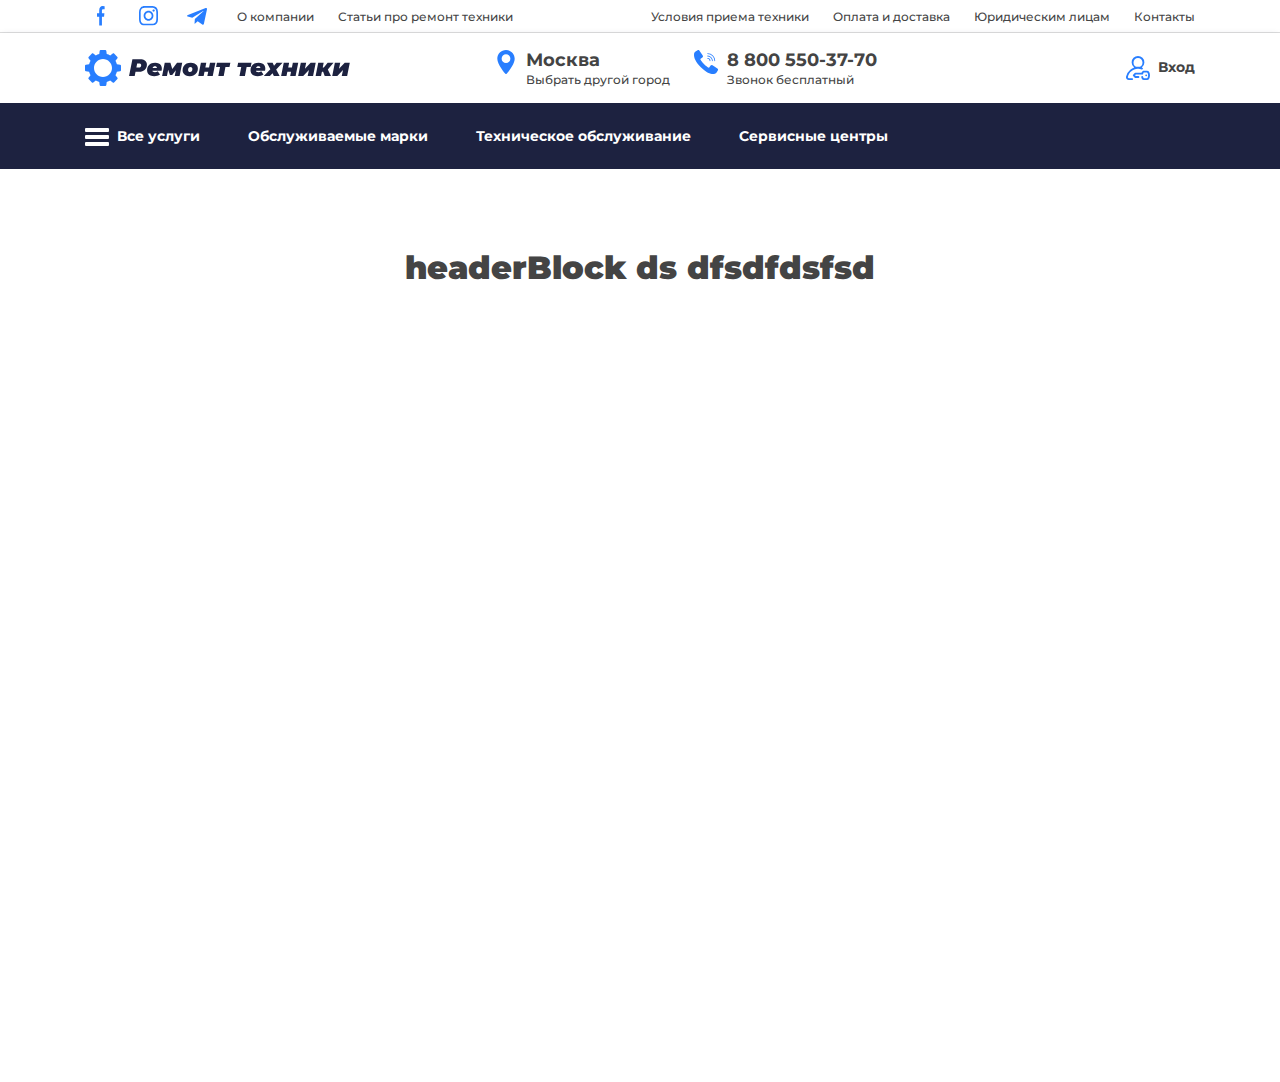
==== public/index.html @ 68f76e26 "made menu" ====
<!DOCTYPE html>
<html lang="ru">
	<head>
		<meta charset="utf-8">
		<title>title</title>
		<meta name="description" content="о чем страница">
		<meta http-equiv="X-UA-Compatible" content="IE=edge">
		<meta name="viewport" content="width=device-width,initial-scale=1.0,  shrink-to-fit=no">
		<link type="image/ico" href="img/favicon.ico" rel="shortcut icon"><meta name="format-detection" content="telephone=no"> <link rel="preconnect" href="https://fonts.googleapis.com">
<link rel="preconnect" href="https://fonts.gstatic.com" crossorigin>
<link href="https://fonts.googleapis.com/css2?family=Montserrat:wght@300;400;500;600;700;800;900&display=swap" rel="stylesheet">
		<link href="css/main.min.css" rel="stylesheet"/>
	</head>
	<body data-bg="01.png">
		<div class="main-wrapper">
			<div class="menu-mobile menu-mobile--js d-lg-none">
				<div class="toggle-menu-mobile toggle-menu-mobile--js"><span></span>
				</div>
				<div class="menu-mobile__inner">
					<div class="menu-mobile__logo"><img loading="lazy" src="img/svg/logo.svg" alt=""/>
					</div>
					<ul class="menu" itemscope="itemscope" itemtype="http://schema.org/SiteNavigationElement">
						<li class="menu-item" itemprop="item"><a href="#" itemprop="url">О компании</a></li>
						<li class="menu-item" itemprop="item"><a href="#" itemprop="url">Статьи про ремонт техники</a></li>
						<li class="menu-item" itemprop="item"><a href="#" itemprop="url">Условия приема техники</a></li>
						<li class="menu-item" itemprop="item"><a href="#" itemprop="url">Oплата и доставка</a></li>
						<li class="menu-item" itemprop="item"><a href="#" itemprop="url">Юридическим лицам</a></li>
						<li class="menu-item" itemprop="item"><a href="#" itemprop="url">Контакты</a></li>
					</ul>
					<div class="d-md-none">
						<ul class="menu" itemscope="itemscope" itemtype="http://schema.org/SiteNavigationElement">
							<li class="menu-item" itemprop="item"><a href="#" itemprop="url">Обслуживаемые марки</a></li>
							<li class="menu-item" itemprop="item"><a href="#" itemprop="url">Техническое обслуживание</a></li>
							<li class="menu-item" itemprop="item"><a href="#" itemprop="url">Сервисные центры</a></li>
						</ul>
						<div class="menu-mobile__catalog-btn">
							<svg class="icon icon-burger ">
								<use xlink:href="img/svg/sprite.svg#burger"></use>
							</svg><span>Все услуги</span>
						</div>
					</div>
					<div class="tn-items mb-4">
						<div class="tn-items__row row">
							<div class="col-auto">
								<div class="tn-items__item-row row">
									<div class="tn-items__icon-col col-auto">
										<svg class="icon icon-logo ">
											<use xlink:href="img/svg/sprite.svg#logo"></use>
										</svg>
									</div>
									<div class="col">
										<div class="tn-items__i-black tn-items__i-black--block">Москва
										</div><a class="tn-items__i-sm" href="#">Выбрать другой город</a>
									</div>
								</div>
							</div>
							<div class="col-auto">
								<div class="tn-items__item-row row">
									<div class="tn-items__icon-col col-auto">
										<svg class="icon icon-tel ">
											<use xlink:href="img/svg/sprite.svg#tel"></use>
										</svg>
									</div>
									<div class="col"><a class="tn-items__i-black" href="tel:88005503770">8 800 550-37-70</a><a class="tn-items__i-sm" href="tel:88005503770">Звонок бесплатный</a>
									</div>
								</div>
							</div>
						</div>
					</div>
					<div class="soc-row row mb-3">
						<div class="col-auto"><a class="soc-row__soc-item" href="#">
							<svg class="icon icon-fb ">
								<use xlink:href="img/svg/sprite.svg#fb"></use>
							</svg></a>
						</div>
						<div class="col-auto"><a class="soc-row__soc-item" href="#">
							<svg class="icon icon-inst ">
								<use xlink:href="img/svg/sprite.svg#inst"></use>
							</svg></a>
						</div>
						<div class="col-auto"><a class="soc-row__soc-item" href="#">
							<svg class="icon icon-tg ">
								<use xlink:href="img/svg/sprite.svg#tg"></use>
							</svg></a>
						</div>
					</div>
				</div>
			</div>
			<!--  мобильное меню-->
			<!-- start header-->
			<header class="header" id="header">
				<!-- start topLine-->
				<section class="topLine d-none d-lg-block" id="topLine">
					<div class="topLine__container container">
						<div class="topLine__row row align-items-center">
							<div class="col-auto">
								<div class="soc-row row">
									<div class="col-auto"><a class="soc-row__soc-item" href="#">
										<svg class="icon icon-fb ">
											<use xlink:href="img/svg/sprite.svg#fb"></use>
										</svg></a>
									</div>
									<div class="col-auto"><a class="soc-row__soc-item" href="#">
										<svg class="icon icon-inst ">
											<use xlink:href="img/svg/sprite.svg#inst"></use>
										</svg></a>
									</div>
									<div class="col-auto"><a class="soc-row__soc-item" href="#">
										<svg class="icon icon-tg ">
											<use xlink:href="img/svg/sprite.svg#tg"></use>
										</svg></a>
									</div>
								</div>
							</div>
							<div class="col">
								<ul class="menu" itemscope="itemscope" itemtype="http://schema.org/SiteNavigationElement">
									<li class="menu-item" itemprop="item"><a href="#" itemprop="url">О компании</a></li>
									<li class="menu-item" itemprop="item"><a href="#" itemprop="url">Статьи про ремонт техники</a></li>
									<li class="menu-item" itemprop="item"><a href="#" itemprop="url">Условия приема техники</a></li>
									<li class="menu-item" itemprop="item"><a href="#" itemprop="url">Oплата и доставка</a></li>
									<li class="menu-item" itemprop="item"><a href="#" itemprop="url">Юридическим лицам</a></li>
									<li class="menu-item" itemprop="item"><a href="#" itemprop="url">Контакты</a></li>
								</ul>
							</div>
						</div>
					</div>
				</section>
				<!-- end topLine-->
				<!-- start top-nav-->
				<div class="top-nav block-with-lazy">
					<div class="top-nav__container container">
						<div class="top-nav__row row align-items-center">
							<div class="col col-md-auto">
								<div class="top-nav__logo"><img loading="lazy" src="img/svg/logo.svg" alt=""/>
								</div>
							</div>
							<div class="col d-none d-md-block">
								<div class="tn-items">
									<div class="tn-items__row row">
										<div class="col-auto">
											<div class="tn-items__item-row row">
												<div class="tn-items__icon-col col-auto">
													<svg class="icon icon-logo ">
														<use xlink:href="img/svg/sprite.svg#logo"></use>
													</svg>
												</div>
												<div class="col">
													<div class="tn-items__i-black tn-items__i-black--block">Москва
													</div><a class="tn-items__i-sm" href="#">Выбрать другой город</a>
												</div>
											</div>
										</div>
										<div class="col-auto">
											<div class="tn-items__item-row row">
												<div class="tn-items__icon-col col-auto">
													<svg class="icon icon-tel ">
														<use xlink:href="img/svg/sprite.svg#tel"></use>
													</svg>
												</div>
												<div class="col"><a class="tn-items__i-black" href="tel:88005503770">8 800 550-37-70</a><a class="tn-items__i-sm" href="tel:88005503770">Звонок бесплатный</a>
												</div>
											</div>
										</div>
									</div>
								</div>
							</div>
							<div class="col-auto"><a class="top-nav__lc" href="#">
								<svg class="icon icon-login ">
									<use xlink:href="img/svg/sprite.svg#login"></use>
								</svg><span>Вход</span></a>
							</div>
							<div class="col-auto d-lg-none">
								<div class="toggle-menu-mobile toggle-menu-mobile--js"><span></span>
								</div>
							</div>
							<!--.col.d-none.d-lg-block
							+mnu()
							
							-->
						</div>
					</div>
				</div>
				<!-- end top-nav-->
				<div class="bot-nav d-none d-md-block">
					<div class="bot-nav__container container">
						<div class="bot-nav__row row align-items-center">
							<div class="col-auto">
								<div class="bot-nav__all-btn-cont">
									<div class="bot-nav__all-btn">
										<svg class="icon icon-burger ">
											<use xlink:href="img/svg/sprite.svg#burger"></use>
										</svg><span>Все услуги</span>
									</div>
								</div>
							</div>
							<div class="col">
								<ul class="menu" itemscope="itemscope" itemtype="http://schema.org/SiteNavigationElement">
									<li class="menu-item" itemprop="item"><a href="#" itemprop="url">Обслуживаемые марки</a></li>
									<li class="menu-item" itemprop="item"><a href="#" itemprop="url">Техническое обслуживание</a></li>
									<li class="menu-item" itemprop="item"><a href="#" itemprop="url">Сервисные центры</a></li>
								</ul>
							</div>
						</div>
					</div>
				</div>
			</header>
			<!-- end header-->
			<!-- start headerBlock-->
			<div class="headerBlock section" id="headerBlock">
				<div class="container">
					<div class="section-title text-center">
						<h2>headerBlock ds dfsdfdsfsd</h2>
					</div>
					<div class="row"></div>
				</div>
			</div>
			<!-- end headerBlock-->
			<footer class="footer">
				<div class="container">
					<div class="row">
						<div class="col"></div>
						<div class="col"></div>
						<div class="col"></div>
						<div class="col-auto"></div>
					</div>
				</div>
			</footer>
		</div>
		<!--  start modals-->
		<div class="modal-win" id="modal-call" style="display: none">
			<div class="form-wrap">
				<form>
					<div class="text-center">
						<div class="form-wrap__title form-data h3 ttu">Обратный звонок
						</div>
						<p class="after-headline">Заполните заявку и&nbsp;мы&nbsp;с&nbsp;Вами свяжемся в&nbsp;течение 15&nbsp;минут</p>
					</div>
					<div class="form-wrap__input-wrap form-group"><input class="form-wrap__input form-control" name="text" type="text" placeholder="Ваше Имя" required="required"/> 
					</div>
					<!-- +e.input-wrap-->
					<button class="form-wrap__btn btn" type="submit"> 
					</button>
					<div class="form-wrap__policy">
						<label class="custom-input form-check"><input class="custom-input__input form-check-input" name="checkbox" type="checkbox" checked="checked"/><small class="custom-input__text text-secondary">Согласен на обработку и хранение моих персональных данных в соответствии с условиями</small>
						</label>
					</div>
				</form>
			</div>
		</div>
		<!-- #modal-call-->
		<!-- end modals-->
		<!-- modal libs-->
		<script src="libs/jquery/jquery.min.js"></script>
		<script src="libs/@fancyapps/ui/fancybox.umd.js"></script>
		<!-- modal libs-->
		<!-- slider libs-->
		<script src="libs/swiper/swiper-bundle.min.js"> </script>
		<!-- /slider libs-->
		<script src="libs/inputmask/inputmask.min.js"></script>
		<script src="js/libs.js"></script>
		<script src="js/common.js"></script>
	</body>
</html>
---- public/css/main.min.css ----
.not-selectable{-moz-user-select:none;-webkit-user-select:none;user-select:none}.carousel{position:relative;box-sizing:border-box}.carousel *,.carousel :after,.carousel :before{box-sizing:inherit}.carousel__viewport{position:relative;overflow:hidden;width:100%;height:100%}.carousel__track{display:flex}.carousel__slide{flex:0 0 auto;width:var(--carousel-slide-width,60%);max-width:100%;padding:1rem;position:relative;overflow-x:hidden;overflow-y:auto;overscroll-behavior:contain;-webkit-overflow-scrolling:touch;touch-action:pan-y}.carousel.has-dots{margin-bottom:calc(.5rem + 22px)}.carousel__dots{margin:0 auto;padding:0;position:absolute;top:calc(100% + .5rem);left:0;right:0;display:flex;justify-content:center;list-style:none;-webkit-user-select:none;-moz-user-select:none;user-select:none}.carousel__dots .carousel__dot{margin:0;padding:0;display:block;position:relative;width:22px;height:22px;cursor:pointer}.carousel__dots .carousel__dot:after{content:"";width:8px;height:8px;border-radius:50%;position:absolute;top:50%;left:50%;transform:translate(-50%,-50%);background-color:currentColor;opacity:.25;transition:opacity .15s ease-in-out}.carousel__dots .carousel__dot.is-selected:after{opacity:1}.carousel__button{width:var(--carousel-button-width,48px);height:var(--carousel-button-height,48px);padding:0;border:0;display:flex;justify-content:center;align-items:center;pointer-events:all;cursor:pointer;color:var(--carousel-button-color,currentColor);background:var(--carousel-button-bg,transparent);border-radius:var(--carousel-button-border-radius,50%);box-shadow:var(--carousel-button-shadow,none)}.carousel__button.is-next,.carousel__button.is-prev{position:absolute;top:50%;transform:translateY(-50%)}.carousel__button.is-prev{left:10px}.carousel__button.is-next{right:10px}.carousel__button[disabled]{cursor:default;opacity:.3}.carousel__button svg{width:var(--carousel-button-svg-width,24px);height:var(--carousel-button-svg-height,24px);fill:none;stroke:currentColor;stroke-width:var(--carousel-button-svg-stroke-width,1.5);stroke-linejoin:bevel;stroke-linecap:round;filter:var(--carousel-button-svg-filter,none);pointer-events:none}body.compensate-for-scrollbar{overflow:hidden!important;touch-action:none}.fancybox__container{position:fixed;top:0;left:0;bottom:0;right:0;margin:0;padding:env(safe-area-inset-top,0) env(safe-area-inset-right,0) env(safe-area-inset-bottom,0) env(safe-area-inset-left,0);box-sizing:border-box;display:flex;flex-direction:column;color:var(--fancybox-color,#fff);-webkit-tap-highlight-color:transparent;overflow:hidden;z-index:1050;outline:none;transform-origin:top left;--carousel-button-width:48px;--carousel-button-height:48px;--carousel-button-svg-width:24px;--carousel-button-svg-height:24px;--carousel-button-svg-stroke-width:2.5;--carousel-button-svg-filter:drop-shadow(1px 1px 1px rgba(0,0,0,0.4))}.fancybox__container *,.fancybox__container :after,.fancybox__container :before{box-sizing:inherit}.fancybox__container :focus{outline:thin dotted}body.is-using-mouse .fancybox__container :focus{outline:none}.fancybox__backdrop{position:absolute;top:0;right:0;bottom:0;left:0;z-index:-1;background:var(--fancybox-bg,rgba(24,24,27,.92))}.fancybox__carousel{position:relative;flex:1 1 auto;min-height:0;height:100%;z-index:10}.fancybox__carousel.has-dots{margin-bottom:calc(.5rem + 22px)}.fancybox__viewport{position:relative;width:100%;height:100%;overflow:visible;cursor:default}.fancybox__track{display:flex;height:100%}.fancybox__slide{flex:0 0 auto;width:100%;max-width:100%;margin:0;padding:64px;position:relative;overscroll-behavior:contain;display:flex;flex-direction:column;outline:0;overflow:auto;-webkit-overflow-scrolling:touch;--carousel-button-width:36px;--carousel-button-height:36px;--carousel-button-svg-width:22px;--carousel-button-svg-height:22px}.fancybox__slide:after,.fancybox__slide:before{content:"";flex:0 0 0;margin:auto}.fancybox__content{margin:0 env(safe-area-inset-right,0) 0 env(safe-area-inset-left,0);padding:36px;color:var(--fancybox-content-color,#374151);background:var(--fancybox-content-bg,#fff);position:relative;align-self:center;display:flex;flex-direction:column;z-index:20}.fancybox__caption{align-self:center;max-width:100%;margin:0;padding:1rem 0 0;line-height:1.375;color:var(--fancybox-color,currentColor);visibility:visible;cursor:auto;flex-shrink:0}.is-loading .fancybox__caption{visibility:hidden}.fancybox__container>.carousel__dots{top:100%;color:var(--fancybox-color,#fff)}.fancybox__nav .carousel__button{z-index:40}.fancybox__nav .carousel__button.is-next{right:8px}.fancybox__nav .carousel__button.is-prev{left:8px}.carousel__button.is-close{position:absolute;top:8px;right:8px;top:calc(env(safe-area-inset-top, 0px) + 8px);right:calc(env(safe-area-inset-right, 0px) + 8px);z-index:40}.fancybox__content>.carousel__button.is-close{position:absolute;top:-36px;right:0;color:var(--fancybox-color,#fff)}.fancybox__spinner{position:absolute;top:50%;left:50%;transform:translate(-50%,-50%);width:50px;height:50px;cursor:pointer;z-index:1053;color:var(--fancybox-color,currentColor)}.fancybox__spinner svg{-webkit-animation:fancybox-rotate 2s linear infinite;animation:fancybox-rotate 2s linear infinite;transform-origin:center center;position:absolute;top:0;right:0;bottom:0;left:0;margin:auto;width:100%;height:100%}.fancybox__spinner svg circle{fill:none;stroke-width:2.5;stroke-miterlimit:10;stroke-dasharray:1,200;stroke-dashoffset:0;-webkit-animation:fancybox-dash 1.5s ease-in-out infinite;animation:fancybox-dash 1.5s ease-in-out infinite;stroke-linecap:round;stroke:currentColor}@-webkit-keyframes fancybox-rotate{to{transform:rotate(1turn)}}@keyframes fancybox-rotate{to{transform:rotate(1turn)}}@-webkit-keyframes fancybox-dash{0%{stroke-dasharray:1,200;stroke-dashoffset:0}50%{stroke-dasharray:89,200;stroke-dashoffset:-35px}to{stroke-dasharray:89,200;stroke-dashoffset:-124px}}@keyframes fancybox-dash{0%{stroke-dasharray:1,200;stroke-dashoffset:0}50%{stroke-dasharray:89,200;stroke-dashoffset:-35px}to{stroke-dasharray:89,200;stroke-dashoffset:-124px}}.fancybox__container.is-animated[aria-hidden=false] .carousel__button.is-close,.fancybox__container.is-animated[aria-hidden=false] .carousel__dots,.fancybox__container.is-animated[aria-hidden=false] .fancybox__backdrop,.fancybox__container.is-animated[aria-hidden=false] .fancybox__caption,.fancybox__container.is-animated[aria-hidden=false] .fancybox__nav{transition:opacity var(--fancybox-ts,.25s) ease;opacity:var(--fancybox-opacity,1)}.fancybox__container.is-animated[aria-hidden=true] .carousel__button.is-close,.fancybox__container.is-animated[aria-hidden=true] .carousel__dots,.fancybox__container.is-animated[aria-hidden=true] .fancybox__backdrop,.fancybox__container.is-animated[aria-hidden=true] .fancybox__caption,.fancybox__container.is-animated[aria-hidden=true] .fancybox__nav{transition:opacity .2s ease;opacity:0}.fancybox-fadeIn{-webkit-animation:fancybox-fadeIn .2s ease both;animation:fancybox-fadeIn .2s ease both}.fancybox-fadeOut{-webkit-animation:fancybox-fadeOut .2s ease both;animation:fancybox-fadeOut .2s ease both}.fancybox-zoomInUp{-webkit-animation:fancybox-zoomInUp .2s ease both;animation:fancybox-zoomInUp .2s ease both}.fancybox-zoomOutDown{-webkit-animation:fancybox-zoomOutDown .2s ease both;animation:fancybox-zoomOutDown .2s ease both}.fancybox-throwOutUp{-webkit-animation:fancybox-throwOutUp .2s ease both;animation:fancybox-throwOutUp .2s ease both}.fancybox-throwOutDown{-webkit-animation:fancybox-throwOutDown .2s ease both;animation:fancybox-throwOutDown .2s ease both}@-webkit-keyframes fancybox-fadeIn{0%{opacity:0}to{opacity:1}}@keyframes fancybox-fadeIn{0%{opacity:0}to{opacity:1}}@-webkit-keyframes fancybox-fadeOut{to{opacity:0}}@keyframes fancybox-fadeOut{to{opacity:0}}@-webkit-keyframes fancybox-zoomInUp{0%{transform:scale(.97) translate3d(0,16px,0);opacity:0}to{transform:scale(1) translateZ(0);opacity:1}}@keyframes fancybox-zoomInUp{0%{transform:scale(.97) translate3d(0,16px,0);opacity:0}to{transform:scale(1) translateZ(0);opacity:1}}@-webkit-keyframes fancybox-zoomOutDown{to{transform:scale(.97) translate3d(0,16px,0);opacity:0}}@keyframes fancybox-zoomOutDown{to{transform:scale(.97) translate3d(0,16px,0);opacity:0}}@-webkit-keyframes fancybox-throwOutUp{20%{opacity:.5}to{transform:translate3d(0,-30%,0);opacity:0}}@keyframes fancybox-throwOutUp{20%{opacity:.5}to{transform:translate3d(0,-30%,0);opacity:0}}@-webkit-keyframes fancybox-throwOutDown{20%{opacity:.5}to{transform:translate3d(0,30%,0);opacity:0}}@keyframes fancybox-throwOutDown{20%{opacity:.5}to{transform:translate3d(0,30%,0);opacity:0}}.fancybox__carousel .carousel__slide{scrollbar-width:thin;scrollbar-color:#ccc hsla(0,0%,100%,.1)}.fancybox__carousel .carousel__slide::-webkit-scrollbar{width:8px;height:8px}.fancybox__carousel .carousel__slide::-webkit-scrollbar-track{background-color:hsla(0,0%,100%,.1)}.fancybox__carousel .carousel__slide::-webkit-scrollbar-thumb{background-color:#ccc;border-radius:2px;box-shadow:inset 0 0 4px rgba(0,0,0,.2)}.fancybox__carousel .is-draggable{cursor:move;cursor:-webkit-grab;cursor:grab}.fancybox__carousel .is-dragging{cursor:move;cursor:-webkit-grabbing;cursor:grabbing}.fancybox__carousel .carousel__slide:not(.has-image) .fancybox__content{cursor:auto}.fancybox__carousel .carousel__slide.can-zoom_in .fancybox__content{cursor:zoom-in}.fancybox__carousel .carousel__slide.can-zoom_out .fancybox__content{cursor:zoom-out}.fancybox__image{background:transparent;-webkit-user-select:none;-moz-user-select:none;user-select:none}.has-image .fancybox__content{padding:0;background:transparent}.is-closing .has-image .fancybox__content{overflow:visible}.has-image[data-image-fit=contain]{overflow:visible;touch-action:none}.has-image[data-image-fit=contain] .fancybox__content{min-height:1px}.has-image[data-image-fit=contain] .fancybox__image{max-width:100%;min-height:1px;-o-object-fit:contain;object-fit:contain;background:transparent}.has-image[data-image-fit=contain-w]{overflow-x:hidden;overflow-y:auto}.has-image[data-image-fit=contain-w] .fancybox__content{min-height:auto}.has-image[data-image-fit=contain-w] .fancybox__image{max-width:100%;height:auto}.has-image[data-image-fit=cover]{overflow:visible;touch-action:none}.has-image[data-image-fit=cover] .fancybox__content{min-height:1px;width:100%;height:100%}.has-image[data-image-fit=cover] .fancybox__image{width:100%;height:100%;min-height:1px;-o-object-fit:cover;object-fit:cover}.fancybox__carousel .fancybox__slide.has-html5video .fancybox__content,.fancybox__carousel .fancybox__slide.has-iframe .fancybox__content,.fancybox__carousel .fancybox__slide.has-map .fancybox__content,.fancybox__carousel .fancybox__slide.has-pdf .fancybox__content,.fancybox__carousel .fancybox__slide.has-video .fancybox__content{flex-shrink:1;min-height:1px;overflow:visible}.fancybox__carousel .fancybox__slide.has-iframe .fancybox__content,.fancybox__carousel .fancybox__slide.has-map .fancybox__content,.fancybox__carousel .fancybox__slide.has-pdf .fancybox__content{width:100%;height:80%}.fancybox__carousel .fancybox__slide.has-html5video .fancybox__content,.fancybox__carousel .fancybox__slide.has-video .fancybox__content{width:960px;height:540px;max-width:100%;max-height:100%}.fancybox__carousel .fancybox__slide.has-html5video .fancybox__content,.fancybox__carousel .fancybox__slide.has-map .fancybox__content,.fancybox__carousel .fancybox__slide.has-pdf .fancybox__content,.fancybox__carousel .fancybox__slide.has-video .fancybox__content{padding:0;background:rgba(24,24,27,.9);color:#fff}.fancybox__carousel .fancybox__slide.has-map .fancybox__content{background:#e5e3df}.fancybox__html5video,.fancybox__iframe{border:0;display:block;height:100%;width:100%;background:transparent}.fancybox-placeholder{position:absolute;width:1px;height:1px;padding:0;margin:-1px;overflow:hidden;clip:rect(0,0,0,0);white-space:nowrap;border-width:0}.fancybox__thumbs{flex:0 0 auto;position:relative;padding:0 3px}.fancybox__container.is-animated[aria-hidden=true] .fancybox__thumbs{transition:unset;opacity:0}.fancybox__container.is-animated[aria-hidden=false] .fancybox__thumbs{transition:opacity var(--fancybox-ts,.25s) ease-in;opacity:var(--fancybox-opacity,1)}.fancybox__thumbs .carousel__slide{flex:0 0 auto;width:var(--fancybox-thumbs-width,96px);margin:0;padding:8px 3px;box-sizing:content-box;display:flex;align-items:center;justify-content:center;overflow:visible;cursor:pointer}.fancybox__thumbs .carousel__slide.is-nav-selected:after{content:"";position:absolute;top:0;left:3px;right:3px;bottom:3px;border-bottom:3px solid}.fancybox__thumbs .carousel__slide>*{pointer-events:none;-webkit-user-select:none;-moz-user-select:none;user-select:none}.fancybox__thumb{position:relative;width:100%;padding-top:calc(100%/var(--fancybox-thumbs-ratio, 1.5));background-size:cover;background-position:50%;background-color:hsla(0,0%,100%,.1);background-repeat:no-repeat}@font-face{font-family:swiper-icons;src:url("data:application/font-woff;charset=utf-8;base64, [base64]//wADZ2x5ZgAAAywAAADMAAAD2MHtryVoZWFkAAABbAAAADAAAAA2E2+eoWhoZWEAAAGcAAAAHwAAACQC9gDzaG10eAAAAigAAAAZAAAArgJkABFsb2NhAAAC0AAAAFoAAABaFQAUGG1heHAAAAG8AAAAHwAAACAAcABAbmFtZQAAA/gAAAE5AAACXvFdBwlwb3N0AAAFNAAAAGIAAACE5s74hXjaY2BkYGAAYpf5Hu/j+W2+MnAzMYDAzaX6QjD6/4//Bxj5GA8AuRwMYGkAPywL13jaY2BkYGA88P8Agx4j+/8fQDYfA1AEBWgDAIB2BOoAeNpjYGRgYNBh4GdgYgABEMnIABJzYNADCQAACWgAsQB42mNgYfzCOIGBlYGB0YcxjYGBwR1Kf2WQZGhhYGBiYGVmgAFGBiQQkOaawtDAoMBQxXjg/wEGPcYDDA4wNUA2CCgwsAAAO4EL6gAAeNpj2M0gyAACqxgGNWBkZ2D4/wMA+xkDdgAAAHjaY2BgYGaAYBkGRgYQiAHyGMF8FgYHIM3DwMHABGQrMOgyWDLEM1T9/w8UBfEMgLzE////P/5//f/V/xv+r4eaAAeMbAxwIUYmIMHEgKYAYjUcsDAwsLKxc3BycfPw8jEQA/[base64]/uznmfPFBNODM2K7MTQ45YEAZqGP81AmGGcF3iPqOop0r1SPTaTbVkfUe4HXj97wYE+yNwWYxwWu4v1ugWHgo3S1XdZEVqWM7ET0cfnLGxWfkgR42o2PvWrDMBSFj/IHLaF0zKjRgdiVMwScNRAoWUoH78Y2icB/yIY09An6AH2Bdu/UB+yxopYshQiEvnvu0dURgDt8QeC8PDw7Fpji3fEA4z/PEJ6YOB5hKh4dj3EvXhxPqH/SKUY3rJ7srZ4FZnh1PMAtPhwP6fl2PMJMPDgeQ4rY8YT6Gzao0eAEA409DuggmTnFnOcSCiEiLMgxCiTI6Cq5DZUd3Qmp10vO0LaLTd2cjN4fOumlc7lUYbSQcZFkutRG7g6JKZKy0RmdLY680CDnEJ+UMkpFFe1RN7nxdVpXrC4aTtnaurOnYercZg2YVmLN/d/gczfEimrE/fs/bOuq29Zmn8tloORaXgZgGa78yO9/cnXm2BpaGvq25Dv9S4E9+5SIc9PqupJKhYFSSl47+Qcr1mYNAAAAeNptw0cKwkAAAMDZJA8Q7OUJvkLsPfZ6zFVERPy8qHh2YER+3i/BP83vIBLLySsoKimrqKqpa2hp6+jq6RsYGhmbmJqZSy0sraxtbO3sHRydnEMU4uR6yx7JJXveP7WrDycAAAAAAAH//wACeNpjYGRgYOABYhkgZgJCZgZNBkYGLQZtIJsFLMYAAAw3ALgAeNolizEKgDAQBCchRbC2sFER0YD6qVQiBCv/H9ezGI6Z5XBAw8CBK/m5iQQVauVbXLnOrMZv2oLdKFa8Pjuru2hJzGabmOSLzNMzvutpB3N42mNgZGBg4GKQYzBhYMxJLMlj4GBgAYow/P/PAJJhLM6sSoWKfWCAAwDAjgbRAAB42mNgYGBkAIIbCZo5IPrmUn0hGA0AO8EFTQAA") format("woff");font-weight:400;font-style:normal}:root{--swiper-theme-color:#007aff}.swiper-container{margin-left:auto;margin-right:auto;position:relative;overflow:hidden;list-style:none;padding:0;z-index:1}.swiper-container-vertical>.swiper-wrapper{flex-direction:column}.swiper-wrapper{position:relative;width:100%;height:100%;z-index:1;display:flex;transition-property:transform;box-sizing:content-box}.swiper-container-android .swiper-slide,.swiper-wrapper{transform:translateZ(0)}.swiper-container-multirow>.swiper-wrapper{flex-wrap:wrap}.swiper-container-multirow-column>.swiper-wrapper{flex-wrap:wrap;flex-direction:column}.swiper-container-free-mode>.swiper-wrapper{transition-timing-function:ease-out;margin:0 auto}.swiper-container-pointer-events{touch-action:pan-y}.swiper-container-pointer-events.swiper-container-vertical{touch-action:pan-x}.swiper-slide{flex-shrink:0;width:100%;height:100%;position:relative;transition-property:transform}.swiper-slide-invisible-blank{visibility:hidden}.swiper-container-autoheight,.swiper-container-autoheight .swiper-slide{height:auto}.swiper-container-autoheight .swiper-wrapper{align-items:flex-start;transition-property:transform,height}.swiper-container-3d{perspective:1200px}.swiper-container-3d .swiper-cube-shadow,.swiper-container-3d .swiper-slide,.swiper-container-3d .swiper-slide-shadow-bottom,.swiper-container-3d .swiper-slide-shadow-left,.swiper-container-3d .swiper-slide-shadow-right,.swiper-container-3d .swiper-slide-shadow-top,.swiper-container-3d .swiper-wrapper{transform-style:preserve-3d}.swiper-container-3d .swiper-slide-shadow-bottom,.swiper-container-3d .swiper-slide-shadow-left,.swiper-container-3d .swiper-slide-shadow-right,.swiper-container-3d .swiper-slide-shadow-top{position:absolute;left:0;top:0;width:100%;height:100%;pointer-events:none;z-index:10}.swiper-container-3d .swiper-slide-shadow-left{background-image:linear-gradient(270deg,rgba(0,0,0,.5),transparent)}.swiper-container-3d .swiper-slide-shadow-right{background-image:linear-gradient(90deg,rgba(0,0,0,.5),transparent)}.swiper-container-3d .swiper-slide-shadow-top{background-image:linear-gradient(0deg,rgba(0,0,0,.5),transparent)}.swiper-container-3d .swiper-slide-shadow-bottom{background-image:linear-gradient(180deg,rgba(0,0,0,.5),transparent)}.swiper-container-css-mode>.swiper-wrapper{overflow:auto;scrollbar-width:none;-ms-overflow-style:none}.swiper-container-css-mode>.swiper-wrapper::-webkit-scrollbar{display:none}.swiper-container-css-mode>.swiper-wrapper>.swiper-slide{scroll-snap-align:start start}.swiper-container-horizontal.swiper-container-css-mode>.swiper-wrapper{scroll-snap-type:x mandatory}.swiper-container-vertical.swiper-container-css-mode>.swiper-wrapper{scroll-snap-type:y mandatory}.icon{display:inline-block;width:1em;height:1em;fill:currentColor}.icon-burger{font-size:1.8rem;width:1.33333em}.icon-fb,.icon-inst{font-size:3.2rem;width:1em}.icon-login,.icon-logo{font-size:2.4rem;width:1em}.icon-tel{font-size:2.4rem;width:1.04167em}.icon-tg{font-size:3.2rem;width:1em}:root{--bs-white:#fff;--bs-black:#000;--bs-primary:#287eff;--bs-secondary:#6c757d;--bs-success:#198754;--bs-info:#0dcaf0;--bs-warning:#ffc107;--bs-danger:#dc3545;--bs-light:#f8f9fa;--bs-dark:#444;--bs-font-sans-serif:"Montserrat",system-ui,-apple-system,"Segoe UI",Roboto,"Helvetica Neue",Arial,"Noto Sans","Liberation Sans",sans-serif,"Apple Color Emoji","Segoe UI Emoji","Segoe UI Symbol","Noto Color Emoji";--bs-font-monospace:SFMono-Regular,Menlo,Monaco,Consolas,"Liberation Mono","Courier New",monospace;--bs-gradient:linear-gradient(180deg,hsla(0,0%,100%,0.15),hsla(0,0%,100%,0))}*,:after,:before{box-sizing:border-box}body{margin:0;font-family:var(--bs-font-sans-serif);font-size:1rem;font-weight:500;line-height:1.5;color:#444;background-color:#fff;-webkit-text-size-adjust:100%;-webkit-tap-highlight-color:rgba(0,0,0,0)}hr{margin:1rem 0;color:inherit;background-color:currentColor;border:0;opacity:.25}hr:not([size]){height:1px}.h1,.h2,.h3,.h4,.h5,.h6,h1,h2,h3,h4,h5,h6{margin-top:0;margin-bottom:.5rem;font-weight:900;line-height:1.2}.h1,h1{font-size:calc(1.375rem + 1.5vw)}.h2,h2{font-size:calc(1.325rem + .9vw)}.h3,h3{font-size:calc(1.3rem + .6vw)}.h4,h4{font-size:calc(1.275rem + .3vw)}.h5,h5{font-size:1.25rem}.h6,h6{font-size:1rem}p{margin-top:0;margin-bottom:1rem}abbr[data-bs-original-title],abbr[title]{-webkit-text-decoration:underline dotted;text-decoration:underline dotted;cursor:help;-webkit-text-decoration-skip-ink:none;text-decoration-skip-ink:none}address{margin-bottom:1rem;font-style:normal;line-height:inherit}ol,ul{padding-left:2rem}dl,ol,ul{margin-top:0;margin-bottom:1rem}ol ol,ol ul,ul ol,ul ul{margin-bottom:0}dt{font-weight:700}dd{margin-bottom:.5rem;margin-left:0}blockquote{margin:0 0 1rem}b,strong{font-weight:bolder}.small,small{font-size:.875em}.mark,mark{padding:.2em;background-color:#fcf8e3}sub,sup{position:relative;font-size:.75em;line-height:0;vertical-align:baseline}sub{bottom:-.25em}sup{top:-.5em}a{color:#287eff;text-decoration:underline}a:hover{color:#2065cc}a:not([href]):not([class]),a:not([href]):not([class]):hover{color:inherit;text-decoration:none}code,kbd,pre,samp{font-family:var(--bs-font-monospace);font-size:1em;direction:ltr;unicode-bidi:bidi-override}pre{display:block;margin-top:0;margin-bottom:1rem;overflow:auto;font-size:.875em}pre code{font-size:inherit;color:inherit;word-break:normal}code{font-size:.875em;color:#d63384;word-wrap:break-word}a>code{color:inherit}kbd{padding:.2rem .4rem;font-size:.875em;color:#fff;background-color:#444;border-radius:.2rem}kbd kbd{padding:0;font-size:1em;font-weight:700}figure{margin:0 0 1rem}img,svg{vertical-align:middle}table{caption-side:bottom;border-collapse:collapse}caption{padding-top:.5rem;padding-bottom:.5rem;color:#6c757d;text-align:left}th{text-align:inherit;text-align:-webkit-match-parent}tbody,td,tfoot,th,thead,tr{border:0 solid;border-color:inherit}label{display:inline-block}button{border-radius:0}button:focus:not(:focus-visible){outline:0}button,input,optgroup,select,textarea{margin:0;font-family:inherit;font-size:inherit;line-height:inherit}button,select{text-transform:none}[role=button]{cursor:pointer}select{word-wrap:normal}select:disabled{opacity:1}[list]::-webkit-calendar-picker-indicator{display:none}[type=button],[type=reset],[type=submit],button{-webkit-appearance:button}[type=button]:not(:disabled),[type=reset]:not(:disabled),[type=submit]:not(:disabled),button:not(:disabled){cursor:pointer}::-moz-focus-inner{padding:0;border-style:none}textarea{resize:vertical}fieldset{min-width:0;padding:0;margin:0;border:0}legend{float:left;width:100%;padding:0;margin-bottom:.5rem;font-size:calc(1.275rem + .3vw);line-height:inherit}legend+*{clear:left}::-webkit-datetime-edit-day-field,::-webkit-datetime-edit-fields-wrapper,::-webkit-datetime-edit-hour-field,::-webkit-datetime-edit-minute,::-webkit-datetime-edit-month-field,::-webkit-datetime-edit-text,::-webkit-datetime-edit-year-field{padding:0}::-webkit-inner-spin-button{height:auto}[type=search]{outline-offset:-2px;-webkit-appearance:textfield}::-webkit-search-decoration{-webkit-appearance:none}::-webkit-color-swatch-wrapper{padding:0}::file-selector-button{font:inherit}::-webkit-file-upload-button{font:inherit;-webkit-appearance:button}output{display:inline-block}iframe{border:0}summary{display:list-item;cursor:pointer}progress{vertical-align:baseline}[hidden]{display:none!important}.lead{font-size:1.25rem;font-weight:300}.display-1{font-size:calc(1.625rem + 4.5vw)}.display-1,.display-2{font-weight:300;line-height:1.2}.display-2{font-size:calc(1.575rem + 3.9vw)}.display-3{font-size:calc(1.525rem + 3.3vw)}.display-3,.display-4{font-weight:300;line-height:1.2}.display-4{font-size:calc(1.475rem + 2.7vw)}.display-5{font-size:calc(1.425rem + 2.1vw)}.display-5,.display-6{font-weight:300;line-height:1.2}.display-6{font-size:calc(1.375rem + 1.5vw)}.list-inline,.list-unstyled{padding-left:0;list-style:none}.list-inline-item{display:inline-block}.list-inline-item:not(:last-child){margin-right:.5rem}.initialism{font-size:.875em;text-transform:uppercase}.blockquote{margin-bottom:1rem;font-size:1.25rem}.blockquote>:last-child{margin-bottom:0}.blockquote-footer{margin-top:-1rem;margin-bottom:1rem;font-size:.875em;color:#6c757d}.blockquote-footer:before{content:"\2014\00A0"}.container,.container-fluid,.container-lg,.container-md,.container-sm,.container-xl,.container-xxl{width:100%;padding-right:var(--bs-gutter-x,15px);padding-left:var(--bs-gutter-x,15px);margin-right:auto;margin-left:auto}.row{--bs-gutter-x:30px;--bs-gutter-y:0;display:flex;flex-wrap:wrap;margin-top:calc(var(--bs-gutter-y)*-1);margin-right:calc(var(--bs-gutter-x)*-0.5);margin-left:calc(var(--bs-gutter-x)*-0.5)}.row>*{flex-shrink:0;width:100%;max-width:100%;padding-right:calc(var(--bs-gutter-x)*0.5);padding-left:calc(var(--bs-gutter-x)*0.5);margin-top:var(--bs-gutter-y)}.col{flex:1 0 0%}.row-cols-auto>*{flex:0 0 auto;width:auto}.row-cols-1>*{flex:0 0 auto;width:100%}.row-cols-2>*{flex:0 0 auto;width:50%}.row-cols-3>*{flex:0 0 auto;width:33.33333%}.row-cols-4>*{flex:0 0 auto;width:25%}.row-cols-5>*{flex:0 0 auto;width:20%}.row-cols-6>*{flex:0 0 auto;width:16.66667%}.col-auto{flex:0 0 auto;width:auto}.col-1{flex:0 0 auto;width:8.33333%}.col-2{flex:0 0 auto;width:16.66667%}.col-3{flex:0 0 auto;width:25%}.col-4{flex:0 0 auto;width:33.33333%}.col-5{flex:0 0 auto;width:41.66667%}.col-6{flex:0 0 auto;width:50%}.col-7{flex:0 0 auto;width:58.33333%}.col-8{flex:0 0 auto;width:66.66667%}.col-9{flex:0 0 auto;width:75%}.col-10{flex:0 0 auto;width:83.33333%}.col-11{flex:0 0 auto;width:91.66667%}.col-12{flex:0 0 auto;width:100%}.offset-1{margin-left:8.33333%}.offset-2{margin-left:16.66667%}.offset-3{margin-left:25%}.offset-4{margin-left:33.33333%}.offset-5{margin-left:41.66667%}.offset-6{margin-left:50%}.offset-7{margin-left:58.33333%}.offset-8{margin-left:66.66667%}.offset-9{margin-left:75%}.offset-10{margin-left:83.33333%}.offset-11{margin-left:91.66667%}.g-0,.gx-0{--bs-gutter-x:0}.g-0,.gy-0{--bs-gutter-y:0}.g-1,.gx-1{--bs-gutter-x:0.25rem}.g-1,.gy-1{--bs-gutter-y:0.25rem}.g-2,.gx-2{--bs-gutter-x:0.5rem}.g-2,.gy-2{--bs-gutter-y:0.5rem}.g-3,.gx-3{--bs-gutter-x:1rem}.g-3,.gy-3{--bs-gutter-y:1rem}.g-4,.gx-4{--bs-gutter-x:1.5rem}.g-4,.gy-4{--bs-gutter-y:1.5rem}.g-5,.gx-5{--bs-gutter-x:3rem}.g-5,.gy-5{--bs-gutter-y:3rem}.form-label{margin-bottom:.5rem}.col-form-label{padding-top:calc(.375rem + 1px);padding-bottom:calc(.375rem + 1px);margin-bottom:0;font-size:inherit;line-height:1.5}.col-form-label-lg{padding-top:calc(.5rem + 1px);padding-bottom:calc(.5rem + 1px);font-size:1.25rem}.col-form-label-sm{padding-top:calc(.25rem + 1px);padding-bottom:calc(.25rem + 1px);font-size:.875rem}.form-text{margin-top:.25rem;font-size:.875em;color:#6c757d}.form-control{display:block;width:100%;padding:.375rem .75rem;font-size:1rem;font-weight:500;line-height:1.5;color:#444;background-color:#fff;background-clip:padding-box;border:1px solid #ced4da;-webkit-appearance:none;-moz-appearance:none;appearance:none;border-radius:.25rem;transition:border-color .15s ease-in-out,box-shadow .15s ease-in-out}.form-control[type=file]{overflow:hidden}.form-control[type=file]:not(:disabled):not([readonly]){cursor:pointer}.form-control:focus{color:#444;background-color:#fff;border-color:#94bfff;outline:0;box-shadow:0 0 0 .25rem rgba(40,126,255,.25)}.form-control::-webkit-date-and-time-value{height:1.5em}.form-control::-moz-placeholder{color:#6c757d;opacity:1}.form-control::placeholder{color:#6c757d;opacity:1}.form-control:disabled,.form-control[readonly]{background-color:#e9ecef;opacity:1}.form-control::file-selector-button{padding:.375rem .75rem;margin:-.375rem -.75rem;-webkit-margin-end:.75rem;margin-inline-end:.75rem;color:#444;background-color:#e9ecef;pointer-events:none;border:0 solid;border-color:inherit;border-inline-end-width:1px;border-radius:0;transition:color .15s ease-in-out,background-color .15s ease-in-out,border-color .15s ease-in-out,box-shadow .15s ease-in-out}.form-control:hover:not(:disabled):not([readonly])::file-selector-button{background-color:#dde0e3}.form-control::-webkit-file-upload-button{padding:.375rem .75rem;margin:-.375rem -.75rem;-webkit-margin-end:.75rem;margin-inline-end:.75rem;color:#444;background-color:#e9ecef;pointer-events:none;border:0 solid;border-color:inherit;border-inline-end-width:1px;border-radius:0;-webkit-transition:color .15s ease-in-out,background-color .15s ease-in-out,border-color .15s ease-in-out,box-shadow .15s ease-in-out;transition:color .15s ease-in-out,background-color .15s ease-in-out,border-color .15s ease-in-out,box-shadow .15s ease-in-out}.form-control:hover:not(:disabled):not([readonly])::-webkit-file-upload-button{background-color:#dde0e3}.form-control-plaintext{display:block;width:100%;padding:.375rem 0;margin-bottom:0;line-height:1.5;color:#444;background-color:transparent;border:solid transparent;border-width:1px 0}.form-control-plaintext.form-control-lg,.form-control-plaintext.form-control-sm{padding-right:0;padding-left:0}.form-control-sm{min-height:calc(1.5em + .5rem + 2px);padding:.25rem .5rem;font-size:.875rem;border-radius:.2rem}.form-control-sm::file-selector-button{padding:.25rem .5rem;margin:-.25rem -.5rem;-webkit-margin-end:.5rem;margin-inline-end:.5rem}.form-control-sm::-webkit-file-upload-button{padding:.25rem .5rem;margin:-.25rem -.5rem;-webkit-margin-end:.5rem;margin-inline-end:.5rem}.form-control-lg{min-height:calc(1.5em + 1rem + 2px);padding:.5rem 1rem;font-size:1.25rem;border-radius:.3rem}.form-control-lg::file-selector-button{padding:.5rem 1rem;margin:-.5rem -1rem;-webkit-margin-end:1rem;margin-inline-end:1rem}.form-control-lg::-webkit-file-upload-button{padding:.5rem 1rem;margin:-.5rem -1rem;-webkit-margin-end:1rem;margin-inline-end:1rem}textarea.form-control{min-height:calc(1.5em + .75rem + 2px)}textarea.form-control-sm{min-height:calc(1.5em + .5rem + 2px)}textarea.form-control-lg{min-height:calc(1.5em + 1rem + 2px)}.form-control-color{max-width:3rem;height:auto;padding:.375rem}.form-control-color:not(:disabled):not([readonly]){cursor:pointer}.form-control-color::-moz-color-swatch{height:1.5em;border-radius:.25rem}.form-control-color::-webkit-color-swatch{height:1.5em;border-radius:.25rem}.form-select,.select2-container--default .select2-selection--single{display:block;width:100%;padding:.375rem 2.25rem .375rem .75rem;-moz-padding-start:calc(.75rem - 3px);font-size:1rem;font-weight:500;line-height:1.5;color:#444;background-color:#fff;background-image:url("data:image/svg+xml;charset=utf-8,%3Csvg xmlns='http://www.w3.org/2000/svg' viewBox='0 0 16 16'%3E%3Cpath fill='none' stroke='%23343a40' stroke-linecap='round' stroke-linejoin='round' stroke-width='2' d='M2 5l6 6 6-6'/%3E%3C/svg%3E");background-repeat:no-repeat;background-position:right .75rem center;background-size:16px 12px;border:1px solid #ced4da;border-radius:.25rem;transition:border-color .15s ease-in-out,box-shadow .15s ease-in-out;-webkit-appearance:none;-moz-appearance:none;appearance:none}.form-select:focus,.select2-container--default .select2-selection--single:focus{border-color:#94bfff;outline:0;box-shadow:0 0 0 .25rem rgba(40,126,255,.25)}.form-select[multiple],.form-select[size]:not([size="1"]),.select2-container--default .select2-selection--single[multiple],.select2-container--default .select2-selection--single[size]:not([size="1"]){padding-right:.75rem;background-image:none}.form-select:disabled,.select2-container--default .select2-selection--single:disabled{background-color:#e9ecef}.form-select:-moz-focusring,.select2-container--default .select2-selection--single:-moz-focusring{color:transparent;text-shadow:0 0 0 #444}.form-select-sm{padding-top:.25rem;padding-bottom:.25rem;padding-left:.5rem;font-size:.875rem}.form-select-lg{padding-top:.5rem;padding-bottom:.5rem;padding-left:1rem;font-size:1.25rem}.form-check{display:block;min-height:1.5rem;padding-left:1.5em;margin-bottom:.125rem}.form-check .form-check-input{float:left;margin-left:-1.5em}.form-check-input{width:1em;height:1em;margin-top:.25em;vertical-align:top;background-color:#fff;background-repeat:no-repeat;background-position:50%;background-size:contain;border:1px solid rgba(0,0,0,.25);-webkit-appearance:none;-moz-appearance:none;appearance:none;-webkit-print-color-adjust:exact;color-adjust:exact}.form-check-input[type=checkbox]{border-radius:.25em}.form-check-input[type=radio]{border-radius:50%}.form-check-input:active{filter:brightness(90%)}.form-check-input:focus{border-color:#94bfff;outline:0;box-shadow:0 0 0 .25rem rgba(40,126,255,.25)}.form-check-input:checked{background-color:#287eff;border-color:#287eff}.form-check-input:checked[type=checkbox]{background-image:url("data:image/svg+xml;charset=utf-8,%3Csvg xmlns='http://www.w3.org/2000/svg' viewBox='0 0 20 20'%3E%3Cpath fill='none' stroke='%23fff' stroke-linecap='round' stroke-linejoin='round' stroke-width='3' d='M6 10l3 3 6-6'/%3E%3C/svg%3E")}.form-check-input:checked[type=radio]{background-image:url("data:image/svg+xml;charset=utf-8,%3Csvg xmlns='http://www.w3.org/2000/svg' viewBox='-4 -4 8 8'%3E%3Ccircle r='2' fill='%23fff'/%3E%3C/svg%3E")}.form-check-input[type=checkbox]:indeterminate{background-color:#287eff;border-color:#287eff;background-image:url("data:image/svg+xml;charset=utf-8,%3Csvg xmlns='http://www.w3.org/2000/svg' viewBox='0 0 20 20'%3E%3Cpath fill='none' stroke='%23fff' stroke-linecap='round' stroke-linejoin='round' stroke-width='3' d='M6 10h8'/%3E%3C/svg%3E")}.form-check-input:disabled{pointer-events:none;filter:none;opacity:.5}.form-check-input:disabled~.form-check-label,.form-check-input[disabled]~.form-check-label{opacity:.5}.form-switch{padding-left:2.5em}.form-switch .form-check-input{width:2em;margin-left:-2.5em;background-image:url("data:image/svg+xml;charset=utf-8,%3Csvg xmlns='http://www.w3.org/2000/svg' viewBox='-4 -4 8 8'%3E%3Ccircle r='3' fill='rgba(0, 0, 0, 0.25)'/%3E%3C/svg%3E");background-position:0;border-radius:2em;transition:background-position .15s ease-in-out}.form-switch .form-check-input:focus{background-image:url("data:image/svg+xml;charset=utf-8,%3Csvg xmlns='http://www.w3.org/2000/svg' viewBox='-4 -4 8 8'%3E%3Ccircle r='3' fill='%2394bfff'/%3E%3C/svg%3E")}.form-switch .form-check-input:checked{background-position:100%;background-image:url("data:image/svg+xml;charset=utf-8,%3Csvg xmlns='http://www.w3.org/2000/svg' viewBox='-4 -4 8 8'%3E%3Ccircle r='3' fill='%23fff'/%3E%3C/svg%3E")}.form-check-inline{display:inline-block;margin-right:1rem}.btn-check{position:absolute;clip:rect(0,0,0,0);pointer-events:none}.btn-check:disabled+.btn,.btn-check:disabled+.menu-mobile__catalog-btn,.btn-check[disabled]+.btn,.btn-check[disabled]+.menu-mobile__catalog-btn{pointer-events:none;filter:none;opacity:.65}.form-range{width:100%;height:1.5rem;padding:0;background-color:transparent;-webkit-appearance:none;-moz-appearance:none;appearance:none}.form-range:focus{outline:0}.form-range:focus::-webkit-slider-thumb{box-shadow:0 0 0 1px #fff,0 0 0 .25rem rgba(40,126,255,.25)}.form-range:focus::-moz-range-thumb{box-shadow:0 0 0 1px #fff,0 0 0 .25rem rgba(40,126,255,.25)}.form-range::-moz-focus-outer{border:0}.form-range::-webkit-slider-thumb{width:1rem;height:1rem;margin-top:-.25rem;background-color:#287eff;border:0;border-radius:1rem;-webkit-transition:background-color .15s ease-in-out,border-color .15s ease-in-out,box-shadow .15s ease-in-out;transition:background-color .15s ease-in-out,border-color .15s ease-in-out,box-shadow .15s ease-in-out;-webkit-appearance:none;appearance:none}.form-range::-webkit-slider-thumb:active{background-color:#bfd8ff}.form-range::-webkit-slider-runnable-track{width:100%;height:.5rem;color:transparent;cursor:pointer;background-color:#dee2e6;border-color:transparent;border-radius:1rem}.form-range::-moz-range-thumb{width:1rem;height:1rem;background-color:#287eff;border:0;border-radius:1rem;-moz-transition:background-color .15s ease-in-out,border-color .15s ease-in-out,box-shadow .15s ease-in-out;transition:background-color .15s ease-in-out,border-color .15s ease-in-out,box-shadow .15s ease-in-out;-moz-appearance:none;appearance:none}.form-range::-moz-range-thumb:active{background-color:#bfd8ff}.form-range::-moz-range-track{width:100%;height:.5rem;color:transparent;cursor:pointer;background-color:#dee2e6;border-color:transparent;border-radius:1rem}.form-range:disabled{pointer-events:none}.form-range:disabled::-webkit-slider-thumb{background-color:#ddd}.form-range:disabled::-moz-range-thumb{background-color:#ddd}.form-floating{position:relative}.form-floating>.form-control,.form-floating>.form-select,.select2-container--default .form-floating>.select2-selection--single{height:calc(3.5rem + 2px);line-height:1.25}.form-floating>label{position:absolute;top:0;left:0;height:100%;padding:1rem .75rem;pointer-events:none;border:1px solid transparent;transform-origin:0 0;transition:opacity .1s ease-in-out,transform .1s ease-in-out}.form-floating>.form-control{padding:1rem .75rem}.form-floating>.form-control::-moz-placeholder{color:transparent}.form-floating>.form-control::placeholder{color:transparent}.form-floating>.form-control:not(:-moz-placeholder-shown){padding-top:1.625rem;padding-bottom:.625rem}.form-floating>.form-control:focus,.form-floating>.form-control:not(:placeholder-shown){padding-top:1.625rem;padding-bottom:.625rem}.form-floating>.form-control:-webkit-autofill{padding-top:1.625rem;padding-bottom:.625rem}.form-floating>.form-select,.select2-container--default .form-floating>.select2-selection--single{padding-top:1.625rem;padding-bottom:.625rem}.form-floating>.form-control:not(:-moz-placeholder-shown)~label{opacity:.65;transform:scale(.85) translateY(-.5rem) translateX(.15rem)}.form-floating>.form-control:focus~label,.form-floating>.form-control:not(:placeholder-shown)~label,.form-floating>.form-select~label,.select2-container--default .form-floating>.select2-selection--single~label{opacity:.65;transform:scale(.85) translateY(-.5rem) translateX(.15rem)}.form-floating>.form-control:-webkit-autofill~label{opacity:.65;transform:scale(.85) translateY(-.5rem) translateX(.15rem)}.input-group{position:relative;display:flex;flex-wrap:wrap;align-items:stretch;width:100%}.input-group>.form-control,.input-group>.form-select,.select2-container--default .input-group>.select2-selection--single{position:relative;flex:1 1 auto;width:1%;min-width:0}.input-group>.form-control:focus,.input-group>.form-select:focus,.select2-container--default .input-group>.select2-selection--single:focus{z-index:3}.input-group .btn,.input-group .menu-mobile__catalog-btn{position:relative;z-index:2}.input-group .btn:focus,.input-group .menu-mobile__catalog-btn:focus{z-index:3}.input-group-text{display:flex;align-items:center;padding:.375rem .75rem;font-size:1rem;font-weight:500;line-height:1.5;color:#444;text-align:center;white-space:nowrap;background-color:#e9ecef;border:1px solid #ced4da;border-radius:.25rem}.input-group-lg>.btn,.input-group-lg>.form-control,.input-group-lg>.form-select,.input-group-lg>.input-group-text,.input-group-lg>.menu-mobile__catalog-btn,.select2-container--default .input-group-lg>.select2-selection--single{padding:.5rem 1rem;font-size:1.25rem;border-radius:.3rem}.input-group-sm>.btn,.input-group-sm>.form-control,.input-group-sm>.form-select,.input-group-sm>.input-group-text,.input-group-sm>.menu-mobile__catalog-btn,.select2-container--default .input-group-sm>.select2-selection--single{padding:.25rem .5rem;font-size:.875rem;border-radius:.2rem}.input-group-lg>.form-select,.input-group-sm>.form-select,.select2-container--default .input-group-lg>.select2-selection--single,.select2-container--default .input-group-sm>.select2-selection--single{padding-right:3rem}.input-group.has-validation>.dropdown-toggle:nth-last-child(n+4),.input-group.has-validation>:nth-last-child(n+3):not(.dropdown-toggle):not(.dropdown-menu),.input-group:not(.has-validation)>.dropdown-toggle:nth-last-child(n+3),.input-group:not(.has-validation)>:not(:last-child):not(.dropdown-toggle):not(.dropdown-menu){border-top-right-radius:0;border-bottom-right-radius:0}.input-group>:not(:first-child):not(.dropdown-menu):not(.valid-tooltip):not(.valid-feedback):not(.invalid-tooltip):not(.invalid-feedback){margin-left:-1px;border-top-left-radius:0;border-bottom-left-radius:0}.valid-feedback{display:none;width:100%;margin-top:.25rem;font-size:.875em;color:#198754}.valid-tooltip{position:absolute;top:100%;z-index:5;display:none;max-width:100%;padding:.25rem .5rem;margin-top:.1rem;font-size:.875rem;color:#fff;background-color:rgba(25,135,84,.9);border-radius:.25rem}.is-valid~.valid-feedback,.is-valid~.valid-tooltip,.was-validated :valid~.valid-feedback,.was-validated :valid~.valid-tooltip{display:block}.form-control.is-valid,.was-validated .form-control:valid{border-color:#198754;padding-right:calc(1.5em + .75rem);background-image:url("data:image/svg+xml;charset=utf-8,%3Csvg xmlns='http://www.w3.org/2000/svg' viewBox='0 0 8 8'%3E%3Cpath fill='%23198754' d='M2.3 6.73L.6 4.53c-.4-1.04.46-1.4 1.1-.8l1.1 1.4 3.4-3.8c.6-.63 1.6-.27 1.2.7l-4 4.6c-.43.5-.8.4-1.1.1z'/%3E%3C/svg%3E");background-repeat:no-repeat;background-position:right calc(.375em + .1875rem) center;background-size:calc(.75em + .375rem) calc(.75em + .375rem)}.form-control.is-valid:focus,.was-validated .form-control:valid:focus{border-color:#198754;box-shadow:0 0 0 .25rem rgba(25,135,84,.25)}.was-validated textarea.form-control:valid,textarea.form-control.is-valid{padding-right:calc(1.5em + .75rem);background-position:top calc(.375em + .1875rem) right calc(.375em + .1875rem)}.form-select.is-valid,.select2-container--default .is-valid.select2-selection--single,.select2-container--default .was-validated .select2-selection--single:valid,.was-validated .form-select:valid,.was-validated .select2-container--default .select2-selection--single:valid{border-color:#198754}.form-select.is-valid:not([multiple]):not([size]),.form-select.is-valid:not([multiple])[size="1"],.select2-container--default .is-valid.select2-selection--single:not([multiple]):not([size]),.select2-container--default .is-valid.select2-selection--single:not([multiple])[size="1"],.select2-container--default .was-validated .select2-selection--single:valid:not([multiple]):not([size]),.select2-container--default .was-validated .select2-selection--single:valid:not([multiple])[size="1"],.was-validated .form-select:valid:not([multiple]):not([size]),.was-validated .form-select:valid:not([multiple])[size="1"],.was-validated .select2-container--default .select2-selection--single:valid:not([multiple]):not([size]),.was-validated .select2-container--default .select2-selection--single:valid:not([multiple])[size="1"]{padding-right:4.125rem;background-image:url("data:image/svg+xml;charset=utf-8,%3Csvg xmlns='http://www.w3.org/2000/svg' viewBox='0 0 16 16'%3E%3Cpath fill='none' stroke='%23343a40' stroke-linecap='round' stroke-linejoin='round' stroke-width='2' d='M2 5l6 6 6-6'/%3E%3C/svg%3E"),url("data:image/svg+xml;charset=utf-8,%3Csvg xmlns='http://www.w3.org/2000/svg' viewBox='0 0 8 8'%3E%3Cpath fill='%23198754' d='M2.3 6.73L.6 4.53c-.4-1.04.46-1.4 1.1-.8l1.1 1.4 3.4-3.8c.6-.63 1.6-.27 1.2.7l-4 4.6c-.43.5-.8.4-1.1.1z'/%3E%3C/svg%3E");background-position:right .75rem center,center right 2.25rem;background-size:16px 12px,calc(.75em + .375rem) calc(.75em + .375rem)}.form-select.is-valid:focus,.select2-container--default .is-valid.select2-selection--single:focus,.select2-container--default .was-validated .select2-selection--single:valid:focus,.was-validated .form-select:valid:focus,.was-validated .select2-container--default .select2-selection--single:valid:focus{border-color:#198754;box-shadow:0 0 0 .25rem rgba(25,135,84,.25)}.form-check-input.is-valid,.was-validated .form-check-input:valid{border-color:#198754}.form-check-input.is-valid:checked,.was-validated .form-check-input:valid:checked{background-color:#198754}.form-check-input.is-valid:focus,.was-validated .form-check-input:valid:focus{box-shadow:0 0 0 .25rem rgba(25,135,84,.25)}.form-check-input.is-valid~.form-check-label,.was-validated .form-check-input:valid~.form-check-label{color:#198754}.form-check-inline .form-check-input~.valid-feedback{margin-left:.5em}.input-group .form-control.is-valid,.input-group .form-select.is-valid,.input-group .select2-container--default .is-valid.select2-selection--single,.select2-container--default .input-group .is-valid.select2-selection--single,.select2-container--default .was-validated .input-group .select2-selection--single:valid,.was-validated .input-group .form-control:valid,.was-validated .input-group .form-select:valid,.was-validated .input-group .select2-container--default .select2-selection--single:valid{z-index:1}.input-group .form-control.is-valid:focus,.input-group .form-select.is-valid:focus,.input-group .select2-container--default .is-valid.select2-selection--single:focus,.select2-container--default .input-group .is-valid.select2-selection--single:focus,.select2-container--default .was-validated .input-group .select2-selection--single:valid:focus,.was-validated .input-group .form-control:valid:focus,.was-validated .input-group .form-select:valid:focus,.was-validated .input-group .select2-container--default .select2-selection--single:valid:focus{z-index:3}.invalid-feedback{display:none;width:100%;margin-top:.25rem;font-size:.875em;color:#dc3545}.invalid-tooltip{position:absolute;top:100%;z-index:5;display:none;max-width:100%;padding:.25rem .5rem;margin-top:.1rem;font-size:.875rem;color:#fff;background-color:rgba(220,53,69,.9);border-radius:.25rem}.is-invalid~.invalid-feedback,.is-invalid~.invalid-tooltip,.was-validated :invalid~.invalid-feedback,.was-validated :invalid~.invalid-tooltip{display:block}.form-control.is-invalid,.was-validated .form-control:invalid{border-color:#dc3545;padding-right:calc(1.5em + .75rem);background-image:url("data:image/svg+xml;charset=utf-8,%3Csvg xmlns='http://www.w3.org/2000/svg' width='12' height='12' fill='none' stroke='%23dc3545'%3E%3Ccircle cx='6' cy='6' r='4.5'/%3E%3Cpath stroke-linejoin='round' d='M5.8 3.6h.4L6 6.5z'/%3E%3Ccircle cx='6' cy='8.2' r='.6' fill='%23dc3545' stroke='none'/%3E%3C/svg%3E");background-repeat:no-repeat;background-position:right calc(.375em + .1875rem) center;background-size:calc(.75em + .375rem) calc(.75em + .375rem)}.form-control.is-invalid:focus,.was-validated .form-control:invalid:focus{border-color:#dc3545;box-shadow:0 0 0 .25rem rgba(220,53,69,.25)}.was-validated textarea.form-control:invalid,textarea.form-control.is-invalid{padding-right:calc(1.5em + .75rem);background-position:top calc(.375em + .1875rem) right calc(.375em + .1875rem)}.form-select.is-invalid,.select2-container--default .is-invalid.select2-selection--single,.select2-container--default .was-validated .select2-selection--single:invalid,.was-validated .form-select:invalid,.was-validated .select2-container--default .select2-selection--single:invalid{border-color:#dc3545}.form-select.is-invalid:not([multiple]):not([size]),.form-select.is-invalid:not([multiple])[size="1"],.select2-container--default .is-invalid.select2-selection--single:not([multiple]):not([size]),.select2-container--default .is-invalid.select2-selection--single:not([multiple])[size="1"],.select2-container--default .was-validated .select2-selection--single:invalid:not([multiple]):not([size]),.select2-container--default .was-validated .select2-selection--single:invalid:not([multiple])[size="1"],.was-validated .form-select:invalid:not([multiple]):not([size]),.was-validated .form-select:invalid:not([multiple])[size="1"],.was-validated .select2-container--default .select2-selection--single:invalid:not([multiple]):not([size]),.was-validated .select2-container--default .select2-selection--single:invalid:not([multiple])[size="1"]{padding-right:4.125rem;background-image:url("data:image/svg+xml;charset=utf-8,%3Csvg xmlns='http://www.w3.org/2000/svg' viewBox='0 0 16 16'%3E%3Cpath fill='none' stroke='%23343a40' stroke-linecap='round' stroke-linejoin='round' stroke-width='2' d='M2 5l6 6 6-6'/%3E%3C/svg%3E"),url("data:image/svg+xml;charset=utf-8,%3Csvg xmlns='http://www.w3.org/2000/svg' width='12' height='12' fill='none' stroke='%23dc3545'%3E%3Ccircle cx='6' cy='6' r='4.5'/%3E%3Cpath stroke-linejoin='round' d='M5.8 3.6h.4L6 6.5z'/%3E%3Ccircle cx='6' cy='8.2' r='.6' fill='%23dc3545' stroke='none'/%3E%3C/svg%3E");background-position:right .75rem center,center right 2.25rem;background-size:16px 12px,calc(.75em + .375rem) calc(.75em + .375rem)}.form-select.is-invalid:focus,.select2-container--default .is-invalid.select2-selection--single:focus,.select2-container--default .was-validated .select2-selection--single:invalid:focus,.was-validated .form-select:invalid:focus,.was-validated .select2-container--default .select2-selection--single:invalid:focus{border-color:#dc3545;box-shadow:0 0 0 .25rem rgba(220,53,69,.25)}.form-check-input.is-invalid,.was-validated .form-check-input:invalid{border-color:#dc3545}.form-check-input.is-invalid:checked,.was-validated .form-check-input:invalid:checked{background-color:#dc3545}.form-check-input.is-invalid:focus,.was-validated .form-check-input:invalid:focus{box-shadow:0 0 0 .25rem rgba(220,53,69,.25)}.form-check-input.is-invalid~.form-check-label,.was-validated .form-check-input:invalid~.form-check-label{color:#dc3545}.form-check-inline .form-check-input~.invalid-feedback{margin-left:.5em}.input-group .form-control.is-invalid,.input-group .form-select.is-invalid,.input-group .select2-container--default .is-invalid.select2-selection--single,.select2-container--default .input-group .is-invalid.select2-selection--single,.select2-container--default .was-validated .input-group .select2-selection--single:invalid,.was-validated .input-group .form-control:invalid,.was-validated .input-group .form-select:invalid,.was-validated .input-group .select2-container--default .select2-selection--single:invalid{z-index:2}.input-group .form-control.is-invalid:focus,.input-group .form-select.is-invalid:focus,.input-group .select2-container--default .is-invalid.select2-selection--single:focus,.select2-container--default .input-group .is-invalid.select2-selection--single:focus,.select2-container--default .was-validated .input-group .select2-selection--single:invalid:focus,.was-validated .input-group .form-control:invalid:focus,.was-validated .input-group .form-select:invalid:focus,.was-validated .input-group .select2-container--default .select2-selection--single:invalid:focus{z-index:3}.btn,.menu-mobile__catalog-btn{display:inline-block;font-weight:400;line-height:1.5;color:#444;text-align:center;text-decoration:none;vertical-align:middle;cursor:pointer;-webkit-user-select:none;-moz-user-select:none;user-select:none;background-color:transparent;border:1px solid transparent;padding:.375rem .75rem;font-size:1rem;border-radius:.25rem;transition:color .15s ease-in-out,background-color .15s ease-in-out,border-color .15s ease-in-out,box-shadow .15s ease-in-out}.btn:hover,.menu-mobile__catalog-btn:hover{color:#444}.btn-check:focus+.btn,.btn-check:focus+.menu-mobile__catalog-btn,.btn:focus,.menu-mobile__catalog-btn:focus{outline:0;box-shadow:0 0 0 .25rem rgba(40,126,255,.25)}.btn.disabled,.btn:disabled,.disabled.menu-mobile__catalog-btn,.menu-mobile__catalog-btn:disabled,fieldset:disabled .btn,fieldset:disabled .menu-mobile__catalog-btn{pointer-events:none;opacity:.65}.btn-primary,.menu-mobile__catalog-btn{color:#000;background-color:#287eff;border-color:#287eff}.btn-primary:hover,.menu-mobile__catalog-btn:hover{color:#000;background-color:#4891ff;border-color:#3e8bff}.btn-check:focus+.btn-primary,.btn-check:focus+.menu-mobile__catalog-btn,.btn-primary:focus,.menu-mobile__catalog-btn:focus{color:#000;background-color:#4891ff;border-color:#3e8bff;box-shadow:0 0 0 .25rem rgba(34,107,217,.5)}.active.menu-mobile__catalog-btn,.btn-check:active+.btn-primary,.btn-check:active+.menu-mobile__catalog-btn,.btn-check:checked+.btn-primary,.btn-check:checked+.menu-mobile__catalog-btn,.btn-primary.active,.btn-primary:active,.menu-mobile__catalog-btn:active,.show>.btn-primary.dropdown-toggle,.show>.dropdown-toggle.menu-mobile__catalog-btn{color:#000;background-color:#5398ff;border-color:#3e8bff}.active.menu-mobile__catalog-btn:focus,.btn-check:active+.btn-primary:focus,.btn-check:active+.menu-mobile__catalog-btn:focus,.btn-check:checked+.btn-primary:focus,.btn-check:checked+.menu-mobile__catalog-btn:focus,.btn-primary.active:focus,.btn-primary:active:focus,.menu-mobile__catalog-btn:active:focus,.show>.btn-primary.dropdown-toggle:focus,.show>.dropdown-toggle.menu-mobile__catalog-btn:focus{box-shadow:0 0 0 .25rem rgba(34,107,217,.5)}.btn-primary.disabled,.btn-primary:disabled,.disabled.menu-mobile__catalog-btn,.menu-mobile__catalog-btn:disabled{color:#000;background-color:#287eff;border-color:#287eff}.btn-secondary{color:#fff;background-color:#6c757d;border-color:#6c757d}.btn-check:focus+.btn-secondary,.btn-secondary:focus,.btn-secondary:hover{color:#fff;background-color:#5c636a;border-color:#565e64}.btn-check:focus+.btn-secondary,.btn-secondary:focus{box-shadow:0 0 0 .25rem rgba(130,138,145,.5)}.btn-check:active+.btn-secondary,.btn-check:checked+.btn-secondary,.btn-secondary.active,.btn-secondary:active,.show>.btn-secondary.dropdown-toggle{color:#fff;background-color:#565e64;border-color:#51585e}.btn-check:active+.btn-secondary:focus,.btn-check:checked+.btn-secondary:focus,.btn-secondary.active:focus,.btn-secondary:active:focus,.show>.btn-secondary.dropdown-toggle:focus{box-shadow:0 0 0 .25rem rgba(130,138,145,.5)}.btn-secondary.disabled,.btn-secondary:disabled{color:#fff;background-color:#6c757d;border-color:#6c757d}.btn-success{color:#fff;background-color:#198754;border-color:#198754}.btn-check:focus+.btn-success,.btn-success:focus,.btn-success:hover{color:#fff;background-color:#157347;border-color:#146c43}.btn-check:focus+.btn-success,.btn-success:focus{box-shadow:0 0 0 .25rem rgba(60,153,110,.5)}.btn-check:active+.btn-success,.btn-check:checked+.btn-success,.btn-success.active,.btn-success:active,.show>.btn-success.dropdown-toggle{color:#fff;background-color:#146c43;border-color:#13653f}.btn-check:active+.btn-success:focus,.btn-check:checked+.btn-success:focus,.btn-success.active:focus,.btn-success:active:focus,.show>.btn-success.dropdown-toggle:focus{box-shadow:0 0 0 .25rem rgba(60,153,110,.5)}.btn-success.disabled,.btn-success:disabled{color:#fff;background-color:#198754;border-color:#198754}.btn-info{color:#000;background-color:#0dcaf0;border-color:#0dcaf0}.btn-check:focus+.btn-info,.btn-info:focus,.btn-info:hover{color:#000;background-color:#31d2f2;border-color:#25cff2}.btn-check:focus+.btn-info,.btn-info:focus{box-shadow:0 0 0 .25rem rgba(11,172,204,.5)}.btn-check:active+.btn-info,.btn-check:checked+.btn-info,.btn-info.active,.btn-info:active,.show>.btn-info.dropdown-toggle{color:#000;background-color:#3dd5f3;border-color:#25cff2}.btn-check:active+.btn-info:focus,.btn-check:checked+.btn-info:focus,.btn-info.active:focus,.btn-info:active:focus,.show>.btn-info.dropdown-toggle:focus{box-shadow:0 0 0 .25rem rgba(11,172,204,.5)}.btn-info.disabled,.btn-info:disabled{color:#000;background-color:#0dcaf0;border-color:#0dcaf0}.btn-warning{color:#000;background-color:#ffc107;border-color:#ffc107}.btn-check:focus+.btn-warning,.btn-warning:focus,.btn-warning:hover{color:#000;background-color:#ffca2c;border-color:#ffc720}.btn-check:focus+.btn-warning,.btn-warning:focus{box-shadow:0 0 0 .25rem rgba(217,164,6,.5)}.btn-check:active+.btn-warning,.btn-check:checked+.btn-warning,.btn-warning.active,.btn-warning:active,.show>.btn-warning.dropdown-toggle{color:#000;background-color:#ffcd39;border-color:#ffc720}.btn-check:active+.btn-warning:focus,.btn-check:checked+.btn-warning:focus,.btn-warning.active:focus,.btn-warning:active:focus,.show>.btn-warning.dropdown-toggle:focus{box-shadow:0 0 0 .25rem rgba(217,164,6,.5)}.btn-warning.disabled,.btn-warning:disabled{color:#000;background-color:#ffc107;border-color:#ffc107}.btn-danger{color:#fff;background-color:#dc3545;border-color:#dc3545}.btn-check:focus+.btn-danger,.btn-danger:focus,.btn-danger:hover{color:#fff;background-color:#bb2d3b;border-color:#b02a37}.btn-check:focus+.btn-danger,.btn-danger:focus{box-shadow:0 0 0 .25rem rgba(225,83,97,.5)}.btn-check:active+.btn-danger,.btn-check:checked+.btn-danger,.btn-danger.active,.btn-danger:active,.show>.btn-danger.dropdown-toggle{color:#fff;background-color:#b02a37;border-color:#a52834}.btn-check:active+.btn-danger:focus,.btn-check:checked+.btn-danger:focus,.btn-danger.active:focus,.btn-danger:active:focus,.show>.btn-danger.dropdown-toggle:focus{box-shadow:0 0 0 .25rem rgba(225,83,97,.5)}.btn-danger.disabled,.btn-danger:disabled{color:#fff;background-color:#dc3545;border-color:#dc3545}.btn-light{color:#000;background-color:#f8f9fa;border-color:#f8f9fa}.btn-check:focus+.btn-light,.btn-light:focus,.btn-light:hover{color:#000;background-color:#f9fafb;border-color:#f9fafb}.btn-check:focus+.btn-light,.btn-light:focus{box-shadow:0 0 0 .25rem rgba(211,212,213,.5)}.btn-check:active+.btn-light,.btn-check:checked+.btn-light,.btn-light.active,.btn-light:active,.show>.btn-light.dropdown-toggle{color:#000;background-color:#f9fafb;border-color:#f9fafb}.btn-check:active+.btn-light:focus,.btn-check:checked+.btn-light:focus,.btn-light.active:focus,.btn-light:active:focus,.show>.btn-light.dropdown-toggle:focus{box-shadow:0 0 0 .25rem rgba(211,212,213,.5)}.btn-light.disabled,.btn-light:disabled{color:#000;background-color:#f8f9fa;border-color:#f8f9fa}.btn-dark{color:#fff;background-color:#444;border-color:#444}.btn-check:focus+.btn-dark,.btn-dark:focus,.btn-dark:hover{color:#fff;background-color:#3a3a3a;border-color:#363636}.btn-check:focus+.btn-dark,.btn-dark:focus{box-shadow:0 0 0 .25rem rgba(96,96,96,.5)}.btn-check:active+.btn-dark,.btn-check:checked+.btn-dark,.btn-dark.active,.btn-dark:active,.show>.btn-dark.dropdown-toggle{color:#fff;background-color:#363636;border-color:#333}.btn-check:active+.btn-dark:focus,.btn-check:checked+.btn-dark:focus,.btn-dark.active:focus,.btn-dark:active:focus,.show>.btn-dark.dropdown-toggle:focus{box-shadow:0 0 0 .25rem rgba(96,96,96,.5)}.btn-dark.disabled,.btn-dark:disabled{color:#fff;background-color:#444;border-color:#444}.btn-outline-primary{color:#287eff;border-color:#287eff}.btn-outline-primary:hover{color:#000;background-color:#287eff;border-color:#287eff}.btn-check:focus+.btn-outline-primary,.btn-outline-primary:focus{box-shadow:0 0 0 .25rem rgba(40,126,255,.5)}.btn-check:active+.btn-outline-primary,.btn-check:checked+.btn-outline-primary,.btn-outline-primary.active,.btn-outline-primary.dropdown-toggle.show,.btn-outline-primary:active{color:#000;background-color:#287eff;border-color:#287eff}.btn-check:active+.btn-outline-primary:focus,.btn-check:checked+.btn-outline-primary:focus,.btn-outline-primary.active:focus,.btn-outline-primary.dropdown-toggle.show:focus,.btn-outline-primary:active:focus{box-shadow:0 0 0 .25rem rgba(40,126,255,.5)}.btn-outline-primary.disabled,.btn-outline-primary:disabled{color:#287eff;background-color:transparent}.btn-outline-secondary{color:#6c757d;border-color:#6c757d}.btn-outline-secondary:hover{color:#fff;background-color:#6c757d;border-color:#6c757d}.btn-check:focus+.btn-outline-secondary,.btn-outline-secondary:focus{box-shadow:0 0 0 .25rem rgba(108,117,125,.5)}.btn-check:active+.btn-outline-secondary,.btn-check:checked+.btn-outline-secondary,.btn-outline-secondary.active,.btn-outline-secondary.dropdown-toggle.show,.btn-outline-secondary:active{color:#fff;background-color:#6c757d;border-color:#6c757d}.btn-check:active+.btn-outline-secondary:focus,.btn-check:checked+.btn-outline-secondary:focus,.btn-outline-secondary.active:focus,.btn-outline-secondary.dropdown-toggle.show:focus,.btn-outline-secondary:active:focus{box-shadow:0 0 0 .25rem rgba(108,117,125,.5)}.btn-outline-secondary.disabled,.btn-outline-secondary:disabled{color:#6c757d;background-color:transparent}.btn-outline-success{color:#198754;border-color:#198754}.btn-outline-success:hover{color:#fff;background-color:#198754;border-color:#198754}.btn-check:focus+.btn-outline-success,.btn-outline-success:focus{box-shadow:0 0 0 .25rem rgba(25,135,84,.5)}.btn-check:active+.btn-outline-success,.btn-check:checked+.btn-outline-success,.btn-outline-success.active,.btn-outline-success.dropdown-toggle.show,.btn-outline-success:active{color:#fff;background-color:#198754;border-color:#198754}.btn-check:active+.btn-outline-success:focus,.btn-check:checked+.btn-outline-success:focus,.btn-outline-success.active:focus,.btn-outline-success.dropdown-toggle.show:focus,.btn-outline-success:active:focus{box-shadow:0 0 0 .25rem rgba(25,135,84,.5)}.btn-outline-success.disabled,.btn-outline-success:disabled{color:#198754;background-color:transparent}.btn-outline-info{color:#0dcaf0;border-color:#0dcaf0}.btn-outline-info:hover{color:#000;background-color:#0dcaf0;border-color:#0dcaf0}.btn-check:focus+.btn-outline-info,.btn-outline-info:focus{box-shadow:0 0 0 .25rem rgba(13,202,240,.5)}.btn-check:active+.btn-outline-info,.btn-check:checked+.btn-outline-info,.btn-outline-info.active,.btn-outline-info.dropdown-toggle.show,.btn-outline-info:active{color:#000;background-color:#0dcaf0;border-color:#0dcaf0}.btn-check:active+.btn-outline-info:focus,.btn-check:checked+.btn-outline-info:focus,.btn-outline-info.active:focus,.btn-outline-info.dropdown-toggle.show:focus,.btn-outline-info:active:focus{box-shadow:0 0 0 .25rem rgba(13,202,240,.5)}.btn-outline-info.disabled,.btn-outline-info:disabled{color:#0dcaf0;background-color:transparent}.btn-outline-warning{color:#ffc107;border-color:#ffc107}.btn-outline-warning:hover{color:#000;background-color:#ffc107;border-color:#ffc107}.btn-check:focus+.btn-outline-warning,.btn-outline-warning:focus{box-shadow:0 0 0 .25rem rgba(255,193,7,.5)}.btn-check:active+.btn-outline-warning,.btn-check:checked+.btn-outline-warning,.btn-outline-warning.active,.btn-outline-warning.dropdown-toggle.show,.btn-outline-warning:active{color:#000;background-color:#ffc107;border-color:#ffc107}.btn-check:active+.btn-outline-warning:focus,.btn-check:checked+.btn-outline-warning:focus,.btn-outline-warning.active:focus,.btn-outline-warning.dropdown-toggle.show:focus,.btn-outline-warning:active:focus{box-shadow:0 0 0 .25rem rgba(255,193,7,.5)}.btn-outline-warning.disabled,.btn-outline-warning:disabled{color:#ffc107;background-color:transparent}.btn-outline-danger{color:#dc3545;border-color:#dc3545}.btn-outline-danger:hover{color:#fff;background-color:#dc3545;border-color:#dc3545}.btn-check:focus+.btn-outline-danger,.btn-outline-danger:focus{box-shadow:0 0 0 .25rem rgba(220,53,69,.5)}.btn-check:active+.btn-outline-danger,.btn-check:checked+.btn-outline-danger,.btn-outline-danger.active,.btn-outline-danger.dropdown-toggle.show,.btn-outline-danger:active{color:#fff;background-color:#dc3545;border-color:#dc3545}.btn-check:active+.btn-outline-danger:focus,.btn-check:checked+.btn-outline-danger:focus,.btn-outline-danger.active:focus,.btn-outline-danger.dropdown-toggle.show:focus,.btn-outline-danger:active:focus{box-shadow:0 0 0 .25rem rgba(220,53,69,.5)}.btn-outline-danger.disabled,.btn-outline-danger:disabled{color:#dc3545;background-color:transparent}.btn-outline-light{color:#f8f9fa;border-color:#f8f9fa}.btn-outline-light:hover{color:#000;background-color:#f8f9fa;border-color:#f8f9fa}.btn-check:focus+.btn-outline-light,.btn-outline-light:focus{box-shadow:0 0 0 .25rem rgba(248,249,250,.5)}.btn-check:active+.btn-outline-light,.btn-check:checked+.btn-outline-light,.btn-outline-light.active,.btn-outline-light.dropdown-toggle.show,.btn-outline-light:active{color:#000;background-color:#f8f9fa;border-color:#f8f9fa}.btn-check:active+.btn-outline-light:focus,.btn-check:checked+.btn-outline-light:focus,.btn-outline-light.active:focus,.btn-outline-light.dropdown-toggle.show:focus,.btn-outline-light:active:focus{box-shadow:0 0 0 .25rem rgba(248,249,250,.5)}.btn-outline-light.disabled,.btn-outline-light:disabled{color:#f8f9fa;background-color:transparent}.btn-outline-dark{color:#444;border-color:#444}.btn-outline-dark:hover{color:#fff;background-color:#444;border-color:#444}.btn-check:focus+.btn-outline-dark,.btn-outline-dark:focus{box-shadow:0 0 0 .25rem rgba(68,68,68,.5)}.btn-check:active+.btn-outline-dark,.btn-check:checked+.btn-outline-dark,.btn-outline-dark.active,.btn-outline-dark.dropdown-toggle.show,.btn-outline-dark:active{color:#fff;background-color:#444;border-color:#444}.btn-check:active+.btn-outline-dark:focus,.btn-check:checked+.btn-outline-dark:focus,.btn-outline-dark.active:focus,.btn-outline-dark.dropdown-toggle.show:focus,.btn-outline-dark:active:focus{box-shadow:0 0 0 .25rem rgba(68,68,68,.5)}.btn-outline-dark.disabled,.btn-outline-dark:disabled{color:#444;background-color:transparent}.btn-link{font-weight:400;color:#287eff;text-decoration:underline}.btn-link:hover{color:#2065cc}.btn-link.disabled,.btn-link:disabled{color:#6c757d}.btn-lg{padding:.5rem 1rem;font-size:1.25rem;border-radius:.3rem}.btn-sm{padding:.25rem .5rem;font-size:.875rem;border-radius:.2rem}.clearfix:after{display:block;clear:both;content:""}.link-primary{color:#287eff}.link-primary:focus,.link-primary:hover{color:#5398ff}.link-secondary{color:#6c757d}.link-secondary:focus,.link-secondary:hover{color:#565e64}.link-success{color:#198754}.link-success:focus,.link-success:hover{color:#146c43}.link-info{color:#0dcaf0}.link-info:focus,.link-info:hover{color:#3dd5f3}.link-warning{color:#ffc107}.link-warning:focus,.link-warning:hover{color:#ffcd39}.link-danger{color:#dc3545}.link-danger:focus,.link-danger:hover{color:#b02a37}.link-light{color:#f8f9fa}.link-light:focus,.link-light:hover{color:#f9fafb}.link-dark{color:#444}.link-dark:focus,.link-dark:hover{color:#363636}.ratio{position:relative;width:100%}.ratio:before{display:block;padding-top:var(--bs-aspect-ratio);content:""}.ratio>*{position:absolute;top:0;left:0;width:100%;height:100%}.ratio-1x1{--bs-aspect-ratio:100%}.ratio-4x3{--bs-aspect-ratio:75%}.ratio-16x9{--bs-aspect-ratio:56.25%}.ratio-21x9{--bs-aspect-ratio:42.85714%}.fixed-top{top:0}.fixed-bottom,.fixed-top{position:fixed;right:0;left:0;z-index:1030}.fixed-bottom{bottom:0}.sticky-top{position:-webkit-sticky;position:sticky;top:0;z-index:1020}.visually-hidden,.visually-hidden-focusable:not(:focus):not(:focus-within){position:absolute!important;width:1px!important;height:1px!important;padding:0!important;margin:-1px!important;overflow:hidden!important;clip:rect(0,0,0,0)!important;white-space:nowrap!important;border:0!important}.stretched-link:after{position:absolute;top:0;right:0;bottom:0;left:0;z-index:1;content:""}.text-truncate{overflow:hidden;text-overflow:ellipsis;white-space:nowrap}.align-baseline{vertical-align:baseline!important}.align-top{vertical-align:top!important}.align-middle{vertical-align:middle!important}.align-bottom{vertical-align:bottom!important}.align-text-bottom{vertical-align:text-bottom!important}.align-text-top{vertical-align:text-top!important}.float-start{float:left!important}.float-end{float:right!important}.float-none{float:none!important}.overflow-auto{overflow:auto!important}.overflow-hidden{overflow:hidden!important}.overflow-visible{overflow:visible!important}.overflow-scroll{overflow:scroll!important}.d-inline{display:inline!important}.d-inline-block{display:inline-block!important}.d-block{display:block!important}.d-grid{display:grid!important}.d-table{display:table!important}.d-table-row{display:table-row!important}.d-table-cell{display:table-cell!important}.d-flex{display:flex!important}.d-inline-flex{display:inline-flex!important}.d-none{display:none!important}.shadow{box-shadow:0 .5rem 1rem rgba(0,0,0,.15)!important}.shadow-sm{box-shadow:0 .125rem .25rem rgba(0,0,0,.075)!important}.shadow-lg{box-shadow:0 1rem 3rem rgba(0,0,0,.175)!important}.shadow-none{box-shadow:none!important}.position-static{position:static!important}.position-relative{position:relative!important}.position-absolute{position:absolute!important}.position-fixed{position:fixed!important}.position-sticky{position:-webkit-sticky!important;position:sticky!important}.top-0{top:0!important}.top-50{top:50%!important}.top-100{top:100%!important}.bottom-0{bottom:0!important}.bottom-50{bottom:50%!important}.bottom-100{bottom:100%!important}.start-0{left:0!important}.start-50{left:50%!important}.start-100{left:100%!important}.end-0{right:0!important}.end-50{right:50%!important}.end-100{right:100%!important}.translate-middle{transform:translate(-50%,-50%)!important}.translate-middle-x{transform:translateX(-50%)!important}.translate-middle-y{transform:translateY(-50%)!important}.border{border:1px solid #dee2e6!important}.border-0{border:0!important}.border-top{border-top:1px solid #dee2e6!important}.border-top-0{border-top:0!important}.border-end{border-right:1px solid #dee2e6!important}.border-end-0{border-right:0!important}.border-bottom{border-bottom:1px solid #dee2e6!important}.border-bottom-0{border-bottom:0!important}.border-start{border-left:1px solid #dee2e6!important}.border-start-0{border-left:0!important}.border-primary{border-color:#287eff!important}.border-secondary{border-color:#6c757d!important}.border-success{border-color:#198754!important}.border-info{border-color:#0dcaf0!important}.border-warning{border-color:#ffc107!important}.border-danger{border-color:#dc3545!important}.border-light{border-color:#f8f9fa!important}.border-dark{border-color:#444!important}.border-white{border-color:#fff!important}.border-1{border-width:1px!important}.border-2{border-width:2px!important}.border-3{border-width:3px!important}.border-4{border-width:4px!important}.border-5{border-width:5px!important}.w-25{width:25%!important}.w-50{width:50%!important}.w-75{width:75%!important}.w-100{width:100%!important}.w-auto{width:auto!important}.mw-100{max-width:100%!important}.vw-100{width:100vw!important}.min-vw-100{min-width:100vw!important}.h-25{height:25%!important}.h-50{height:50%!important}.h-75{height:75%!important}.h-100{height:100%!important}.h-auto{height:auto!important}.mh-100{max-height:100%!important}.vh-100{height:100vh!important}.min-vh-100{min-height:100vh!important}.flex-fill{flex:1 1 auto!important}.flex-row{flex-direction:row!important}.flex-column{flex-direction:column!important}.flex-row-reverse{flex-direction:row-reverse!important}.flex-column-reverse{flex-direction:column-reverse!important}.flex-grow-0{flex-grow:0!important}.flex-grow-1{flex-grow:1!important}.flex-shrink-0{flex-shrink:0!important}.flex-shrink-1{flex-shrink:1!important}.flex-wrap{flex-wrap:wrap!important}.flex-nowrap{flex-wrap:nowrap!important}.flex-wrap-reverse{flex-wrap:wrap-reverse!important}.gap-0{gap:0!important}.gap-1{gap:.25rem!important}.gap-2{gap:.5rem!important}.gap-3{gap:1rem!important}.gap-4{gap:1.5rem!important}.gap-5{gap:3rem!important}.justify-content-start{justify-content:flex-start!important}.justify-content-end{justify-content:flex-end!important}.justify-content-center{justify-content:center!important}.justify-content-between{justify-content:space-between!important}.justify-content-around{justify-content:space-around!important}.justify-content-evenly{justify-content:space-evenly!important}.align-items-start{align-items:flex-start!important}.align-items-end{align-items:flex-end!important}.align-items-center{align-items:center!important}.align-items-baseline{align-items:baseline!important}.align-items-stretch{align-items:stretch!important}.align-content-start{align-content:flex-start!important}.align-content-end{align-content:flex-end!important}.align-content-center{align-content:center!important}.align-content-between{align-content:space-between!important}.align-content-around{align-content:space-around!important}.align-content-stretch{align-content:stretch!important}.align-self-auto{align-self:auto!important}.align-self-start{align-self:flex-start!important}.align-self-end{align-self:flex-end!important}.align-self-center{align-self:center!important}.align-self-baseline{align-self:baseline!important}.align-self-stretch{align-self:stretch!important}.order-first{order:-1!important}.order-0{order:0!important}.order-1{order:1!important}.order-2{order:2!important}.order-3{order:3!important}.order-4{order:4!important}.order-5{order:5!important}.order-last{order:6!important}.m-0{margin:0!important}.m-1{margin:.25rem!important}.m-2{margin:.5rem!important}.m-3{margin:1rem!important}.m-4{margin:1.5rem!important}.m-5{margin:3rem!important}.m-auto{margin:auto!important}.mx-0{margin-right:0!important;margin-left:0!important}.mx-1{margin-right:.25rem!important;margin-left:.25rem!important}.mx-2{margin-right:.5rem!important;margin-left:.5rem!important}.mx-3{margin-right:1rem!important;margin-left:1rem!important}.mx-4{margin-right:1.5rem!important;margin-left:1.5rem!important}.mx-5{margin-right:3rem!important;margin-left:3rem!important}.mx-auto{margin-right:auto!important;margin-left:auto!important}.my-0{margin-top:0!important;margin-bottom:0!important}.my-1{margin-top:.25rem!important;margin-bottom:.25rem!important}.my-2{margin-top:.5rem!important;margin-bottom:.5rem!important}.my-3{margin-top:1rem!important;margin-bottom:1rem!important}.my-4{margin-top:1.5rem!important;margin-bottom:1.5rem!important}.my-5{margin-top:3rem!important;margin-bottom:3rem!important}.my-auto{margin-top:auto!important;margin-bottom:auto!important}.mt-0{margin-top:0!important}.mt-1{margin-top:.25rem!important}.mt-2{margin-top:.5rem!important}.mt-3{margin-top:1rem!important}.mt-4{margin-top:1.5rem!important}.mt-5{margin-top:3rem!important}.mt-auto{margin-top:auto!important}.me-0{margin-right:0!important}.me-1{margin-right:.25rem!important}.me-2{margin-right:.5rem!important}.me-3{margin-right:1rem!important}.me-4{margin-right:1.5rem!important}.me-5{margin-right:3rem!important}.me-auto{margin-right:auto!important}.mb-0{margin-bottom:0!important}.mb-1{margin-bottom:.25rem!important}.mb-2{margin-bottom:.5rem!important}.mb-3{margin-bottom:1rem!important}.mb-4{margin-bottom:1.5rem!important}.mb-5{margin-bottom:3rem!important}.mb-auto{margin-bottom:auto!important}.ms-0{margin-left:0!important}.ms-1{margin-left:.25rem!important}.ms-2{margin-left:.5rem!important}.ms-3{margin-left:1rem!important}.ms-4{margin-left:1.5rem!important}.ms-5{margin-left:3rem!important}.ms-auto{margin-left:auto!important}.p-0{padding:0!important}.p-1{padding:.25rem!important}.p-2{padding:.5rem!important}.p-3{padding:1rem!important}.p-4{padding:1.5rem!important}.p-5{padding:3rem!important}.px-0{padding-right:0!important;padding-left:0!important}.px-1{padding-right:.25rem!important;padding-left:.25rem!important}.px-2{padding-right:.5rem!important;padding-left:.5rem!important}.px-3{padding-right:1rem!important;padding-left:1rem!important}.px-4{padding-right:1.5rem!important;padding-left:1.5rem!important}.px-5{padding-right:3rem!important;padding-left:3rem!important}.py-0{padding-top:0!important;padding-bottom:0!important}.py-1{padding-top:.25rem!important;padding-bottom:.25rem!important}.py-2{padding-top:.5rem!important;padding-bottom:.5rem!important}.py-3{padding-top:1rem!important;padding-bottom:1rem!important}.py-4{padding-top:1.5rem!important;padding-bottom:1.5rem!important}.py-5{padding-top:3rem!important;padding-bottom:3rem!important}.pt-0{padding-top:0!important}.pt-1{padding-top:.25rem!important}.pt-2{padding-top:.5rem!important}.pt-3{padding-top:1rem!important}.pt-4{padding-top:1.5rem!important}.pt-5{padding-top:3rem!important}.pe-0{padding-right:0!important}.pe-1{padding-right:.25rem!important}.pe-2{padding-right:.5rem!important}.pe-3{padding-right:1rem!important}.pe-4{padding-right:1.5rem!important}.pe-5{padding-right:3rem!important}.pb-0{padding-bottom:0!important}.pb-1{padding-bottom:.25rem!important}.pb-2{padding-bottom:.5rem!important}.pb-3{padding-bottom:1rem!important}.pb-4{padding-bottom:1.5rem!important}.pb-5{padding-bottom:3rem!important}.ps-0{padding-left:0!important}.ps-1{padding-left:.25rem!important}.ps-2{padding-left:.5rem!important}.ps-3{padding-left:1rem!important}.ps-4{padding-left:1.5rem!important}.ps-5{padding-left:3rem!important}.font-monospace{font-family:var(--bs-font-monospace)!important}.fs-1{font-size:calc(1.375rem + 1.5vw)!important}.fs-2{font-size:calc(1.325rem + .9vw)!important}.fs-3{font-size:calc(1.3rem + .6vw)!important}.fs-4{font-size:calc(1.275rem + .3vw)!important}.fs-5{font-size:1.25rem!important}.fs-6{font-size:1rem!important}.fst-italic{font-style:italic!important}.fst-normal{font-style:normal!important}.fw-light{font-weight:300!important}.fw-lighter{font-weight:lighter!important}.fw-normal{font-weight:400!important}.fw-bold{font-weight:700!important}.fw-bolder{font-weight:bolder!important}.lh-1{line-height:1!important}.lh-sm{line-height:1.25!important}.lh-base{line-height:1.5!important}.lh-lg{line-height:2!important}.text-start{text-align:left!important}.text-end{text-align:right!important}.text-center{text-align:center!important}.text-decoration-none{text-decoration:none!important}.text-decoration-underline{text-decoration:underline!important}.text-decoration-line-through{text-decoration:line-through!important}.text-lowercase{text-transform:lowercase!important}.text-uppercase{text-transform:uppercase!important}.text-capitalize{text-transform:capitalize!important}.text-wrap{white-space:normal!important}.text-nowrap{white-space:nowrap!important}.text-break{word-wrap:break-word!important;word-break:break-word!important}.text-primary{color:#287eff!important}.text-secondary{color:#6c757d!important}.text-success{color:#198754!important}.text-info{color:#0dcaf0!important}.text-warning{color:#ffc107!important}.text-danger{color:#dc3545!important}.text-light{color:#f8f9fa!important}.text-dark{color:#444!important}.text-white{color:#fff!important}.text-body{color:#444!important}.text-muted{color:#6c757d!important}.text-black-50{color:rgba(0,0,0,.5)!important}.text-white-50{color:hsla(0,0%,100%,.5)!important}.text-reset{color:inherit!important}.bg-primary{background-color:#287eff!important}.bg-secondary{background-color:#6c757d!important}.bg-success{background-color:#198754!important}.bg-info{background-color:#0dcaf0!important}.bg-warning{background-color:#ffc107!important}.bg-danger{background-color:#dc3545!important}.bg-light{background-color:#f8f9fa!important}.bg-dark{background-color:#444!important}.bg-body,.bg-white{background-color:#fff!important}.bg-transparent{background-color:transparent!important}.bg-gradient{background-image:var(--bs-gradient)!important}.user-select-all{-webkit-user-select:all!important;-moz-user-select:all!important;user-select:all!important}.user-select-auto{-webkit-user-select:auto!important;-moz-user-select:auto!important;user-select:auto!important}.user-select-none{-webkit-user-select:none!important;-moz-user-select:none!important;user-select:none!important}.pe-none{pointer-events:none!important}.pe-auto{pointer-events:auto!important}.rounded{border-radius:.25rem!important}.rounded-0{border-radius:0!important}.rounded-1{border-radius:.2rem!important}.rounded-2{border-radius:.25rem!important}.rounded-3{border-radius:.3rem!important}.rounded-circle{border-radius:50%!important}.rounded-pill{border-radius:50rem!important}.rounded-top{border-top-left-radius:.25rem!important}.rounded-end,.rounded-top{border-top-right-radius:.25rem!important}.rounded-bottom,.rounded-end{border-bottom-right-radius:.25rem!important}.rounded-bottom,.rounded-start{border-bottom-left-radius:.25rem!important}.rounded-start{border-top-left-radius:.25rem!important}.visible{visibility:visible!important}.invisible{visibility:hidden!important}.opacity-0{opacity:0!important}:root{--animate-delay:1.2s;--fontSizeBase:14px;--swiperArrowSize:4.25rem;--swiperArrowPosition:calc(var(--swiperArrowSize)*-1/2);--swiperBorderColorDef:var(--bs-primary);--swiperColorDef:var(--bs-primary);--swiperBgDef:#fff;--swiperBorderColorDefHover:var(--bs-primary);--swiperColorDefHover:var(--bs-primary);--swiperBgDefHover:#fff;--fancybox-bg:rgba(24,24,27,0.77);--carousel-button-width:48px;--carousel-button-height:48px;--carousel-button-svg-width:24px;--carousel-button-svg-height:24px;--carousel-button-svg-stroke-width:2.5;--carousel-button-svg-filter:drop-shadow(1px 1px 1px rgba(0,0,0,0.4))}.pixel-perfect{top:0;top:12px;display:block;position:absolute;left:0;right:0;margin-left:auto;margin-right:auto;pointer-events:none;z-index:1000;overflow:hidden;width:100%;height:100%;background-position:center 0;opacity:0}body,html{font-size:var(--fontSizeBase)}html{-webkit-text-size-adjust:100%;-webkit-tap-highlight-color:rgba(33,36,41,0)}body{-webkit-font-smoothing:antialiased;position:relative;overflow-x:hidden}body.fancybox-active,body.fixed{margin-right:var(--spacing-end)}body.fancybox-active .header,body.fixed .header{padding-right:var(--spacing-end)}body.loaded_hiding{--s:0.36s;transition:all var(--s) ease-in-out;opacity:0;pointer-events:none}body.loaded_hiding:before{display:none}body.loaded{pointer-events:visible;opacity:1}body:before{content:"";position:absolute;width:100%;height:100%;--s:0.36s;transition:all var(--s) ease-in-out;background-color:#444;opacity:0;z-index:-1;left:0;top:0}body.fancybox-active,body.fixed{overflow:hidden}body.fixed{position:absolute;width:100%;left:0;top:0;z-index:999}body.fixed:before{z-index:999;opacity:.76}.section{background-size:cover;background-repeat:no-repeat;background-position:50%;padding-top:var(--sPT);padding-bottom:var(--sPB)}.section-title{padding-bottom:var(--sTPB)}.mono{font-family:SFMono-Regular,Menlo,Monaco,Consolas,Liberation Mono,Courier New,monospace}.small{font-size:.875rem}.tdn{text-decoration:none!important}.ttu{text-transform:uppercase}.tdu{text-decoration:underline}.tdu:hover{text-decoration:none}.fw-300{font-weight:300}.fw-500{font-weight:500}.fw-900{font-weight:900}.fw-600{font-weight:600}.fw-100{font-weight:100}.row--sm{--bg-gutter-x:1.25rem}.slick-slide img{display:inline}.image-source-link{color:#98c3d1}.slick-slide{outline:0!important}.slick-arrow{position:absolute;top:50%;transform:translateY(-50%);z-index:2;cursor:pointer}.slick-arrow.l{left:0}.slick-arrow.l svg{transform:rotateY(180deg)}.slick-arrow.r{right:0}.slick-arrow svg{width:17px;height:auto}.strong{font-weight:700}ul{padding-left:0}.res-i,picture img{max-width:100%;height:auto}.img-bg{position:relative;background-size:cover;background-repeat:no-repeat;background-position:50%}.img-bg img{position:absolute;width:1px;height:1px;margin:-1px;border:0;padding:0;clip:rect(0 0 0 0);overflow:hidden}.bgs{background-size:cover;background-repeat:no-repeat;background-position:50%}.table{display:table}.tr{display:table-row}.td{display:table-cell}.tabs__btn-accordion{width:100%}.tabs__btn:hover{cursor:pointer}.tabs__content{opacity:0;--s:0.36s;transition:all var(--s) ease-in-out;display:none}.tabs__content.active{display:block;opacity:1}.invisible{position:absolute;width:1px;height:1px;margin:-1px;border:0;padding:0;clip:rect(0 0 0 0);overflow:hidden}.control-wrap{position:relative}.swiper-button-hand{width:var(--swiperArrowSize);height:var(--swiperArrowSize);border-radius:50%;background-color:var(--swiperBgDef);border:2px solid var(--swiperBorderColorDef);color:var(--swiperColorDef);background-size:cover;background-repeat:no-repeat;background-position:50%;z-index:300;outline:none!important;background-image:none;position:absolute;top:0;bottom:0;margin:auto 0;box-shadow:0 15px 60px rgba(0,0,0,.1);--s:0.36s;transition:all var(--s) ease-in-out;-webkit-user-select:none;-moz-user-select:none;user-select:none}.swiper-button-hand:hover{background-color:var(--swiperBgDefHover);border-color:var(--swiperBorderColorDefHover);color:var(--swiperColorDefHover)}.swiper-button-hand .icon{font-size:.75rem}.swiper-button-hand:after{display:none}.swiper-button-hand-next{right:var(--swiperArrowPosition)}.swiper-button-hand-prev{left:var(--swiperArrowPosition)}.swiper-pagination{width:100%;text-align:center}.swiper-pagination-bullet{opacity:1;width:8px;height:8px;border-radius:50%;background-color:#e6e6e6;outline:none!important;--s:0.36s;transition:all var(--s) ease-in-out;margin-left:.5rem;margin-right:.3125rem;display:inline-block}.swiper-pagination-bullet-active,.swiper-pagination-bullet:hover{background-color:var(--bs-primary)}picture{display:block}img.object-fit-js{height:100%;width:100%;display:block;-o-object-fit:cover;object-fit:cover}.object-fit-js img,img.img-bg{-o-object-fit:cover;object-fit:cover;-o-object-position:top;object-position:top}a{--s:0.36s;transition:all var(--s) ease-in-out}.picture-bg,img.img-bg{z-index:-1}.picture-bg,.picture-bg .object-fit-js,img.img-bg,img.img-bg .object-fit-js{position:absolute;left:0;top:0;width:100%;height:100%}.bg-wrap{position:relative;z-index:2}.browsehappy{position:absolute;width:100%;z-index:2000;background:#000;min-height:100px;font-size:10px;color:#fff;top:0;padding-top:30px}iframe{border:none}.custom-scroll{scrollbar-width:thin;scrollbar-color:var(--bs-primary) transparent}.custom-scroll::-webkit-scrollbar-thumb{opacity:1;display:block}.custom-scroll::-webkit-scrollbar-track{background-color:transparent;border:transparent;-webkit-box-shadow:none}.custom-scroll::-webkit-scrollbar{width:4px;height:2px;background-color:transparent;border-color:transparent;opacity:0;-webkit-box-shadow:none}.custom-scroll::-webkit-scrollbar-thumb{background:var(--bs-primary);border-radius:2.5px}.custom-scroll::-webkit-scrollbar-button{display:none}::-webkit-calendar-picker-indicator{background-image:url('data:image/svg+xml;charset=utf-8,<svg xmlns="http://www.w3.org/2000/svg" width="16" height="15" viewBox="0 0 24 24"><path fill="%23287EFF" d="M20 3h-1V1h-2v2H7V1H5v2H4c-1.1 0-2 .9-2 2v16c0 1.1.9 2 2 2h16c1.1 0 2-.9 2-2V5c0-1.1-.9-2-2-2zm0 18H4V8h16v13z"/></svg>')}.footer{margin-top:auto}.form-wrap__input{resize:none}.form-wrap__btn{cursor:pointer}.form-wrap label{width:100%;display:block}.parsley-error{-o-border-image:none;border-image:none;border:2px solid red!important;color:red;outline:0!important}.parsley-success{border:2px solid #00d600!important}.parsley-errors-list{color:red}input[type=number]{-moz-appearance:textfield}select::-ms-expand{display:none}input::-webkit-inner-spin-button,input::-webkit-outer-spin-button{-webkit-appearance:none;margin:0}.select2-container--default .select2-selection--single{height:auto!important;padding-left:.625rem}.select2-container--default .select2-selection--single .select2-selection__rendered{padding:0}.select2-container--default .select2-selection--single .select2-selection__arrow{display:none}.headerBlock{min-height:100vh;min-height:calc(var(--vh, 1vh)*100)}.headerBlock,.headerBlock .h1,.headerBlock .h2,.headerBlock h1,.headerBlock h2{margin-bottom:1px}.soc{--bs-gutter-x:10px;margin-left:calc(var(--bs-gutter-x)*-1/2);margin-right:calc(var(--bs-gutter-x)*-1/2);display:flex}.soc>*{margin-left:calc(var(--bs-gutter-x)/2);margin-right:calc(var(--bs-gutter-x)/2)}.soc__item{text-decoration:none!important;vertical-align:middle;--s:0.36s;transition:all var(--s) ease-in-out;display:grid;place-items:center}.soc .icon{font-size:1.875rem}.counter{counter-reset:num}.counter__item{position:relative}.counter__item:before{content:counter(num);counter-increment:num}.modal-win{width:100%;position:relative;max-width:31.25rem}.modal-win .mfp-close{color:#287eff;font-size:40px;font-weight:100}a{outline:0!important}.modal-form{position:relative}#foot-dialog .h3,#foot-dialog h3{font-size:2.25em}.mfp-close{-webkit-user-select:none;-moz-user-select:none;user-select:none;position:absolute;right:0;top:0;text-decoration:none;opacity:.65;font-style:normal;font-size:28px;font-family:Arial,Baskerville,monospace;overflow:visible;cursor:pointer;background:0 0;border:0;display:block;outline:0;padding:0;z-index:1046;box-shadow:none;color:#444;opacity:1;font-size:50px;font-weight:100;width:56px;height:56px;border-radius:50%;line-height:56px;text-align:center;margin-top:-5px;margin-right:-5px;--s:0.36s;transition:all var(--s) ease-in-out}.polite .link{color:#287eff;cursor:pointer;text-decoration:underline}.polite .link :hover{display:none}.toggle-menu-mobile{display:block;height:1.5em;position:relative;color:#287eff;font-size:32px;width:1em;cursor:pointer}.toggle-menu-mobile.on{color:#fff}.toggle-menu-mobile span:after,.toggle-menu-mobile span:before{content:"";position:absolute;left:0}.toggle-menu-mobile span{position:absolute;top:0;bottom:0;margin-top:auto;margin-bottom:auto}.toggle-menu-mobile span:before{top:.25em}.toggle-menu-mobile span:after{bottom:.25em}.toggle-menu-mobile span{display:block}.toggle-menu-mobile span,.toggle-menu-mobile span:after,.toggle-menu-mobile span:before{width:1em;height:.125em;background-color:currentColor;transition:all .3s;-webkit-backface-visibility:hidden;backface-visibility:hidden;border-radius:6px;transform-origin:50% 50%}.toggle-menu-mobile.on span{background-color:transparent}.toggle-menu-mobile.on span:after,.toggle-menu-mobile.on span:before{top:0;bottom:0}.toggle-menu-mobile.on span:before{transform:rotate(45deg)}.toggle-menu-mobile.on span:after{transform:rotate(-45deg)}.menu-mobile{position:fixed!important;z-index:999;max-width:85%;height:calc(var(--vh, 1vh)*100);width:280px;top:0;right:0;background-color:#c3c3c3;--s:0.6s;transition:all var(--s) ease-in-out;will-change:transform}.menu-mobile:not(.active){transform:translate3d(120%,0,0);--opacity:0}.menu-mobile__inner{padding:1.25rem;overflow-x:hidden;overflow-y:auto;-webkit-overflow-scrolling:touch;height:100%;--s:0.3s;transition:all var(--s) ease-in-out;transition-delay:.4s;opacity:var(--opacity);background-color:#fff}.menu-mobile.active .toggle-menu-mobile{opacity:1}.menu-mobile .toggle-menu-mobile{cursor:pointer;margin-left:-15%;position:absolute;opacity:0;left:0;right:auto;color:#fff;top:10px;z-index:9999;background-color:transparent}.menu-mobile .toggle-menu-mobile span,.menu-mobile .toggle-menu-mobile span:after,.menu-mobile .toggle-menu-mobile span:before{background-color:#fff}.menu-mobile .toggle-menu-mobile.on{opacity:1}.menu-mobile .toggle-menu-mobile.on span{background-color:transparent}.menu-mobile .menu{list-style:none;padding:0;margin:0 0 1.5rem;display:block;align-items:center}.menu-mobile .menu li{margin-bottom:1.5rem}.menu-mobile .menu li:last-child{margin-bottom:0}.menu-mobile .menu a{text-decoration:none;font-weight:700;font-size:.875rem;line-height:1.21429;color:#287eff}.menu-mobile .menu a:hover{color:#287eff}.menu-mobile__logo{width:11.25rem;display:block;margin-bottom:2.1875rem}.menu-mobile__logo img{width:auto;max-width:100%}.menu-mobile .soc-row__soc-item{border-radius:4px;background-color:#287eff;color:#fff}.menu-mobile__catalog-btn{display:inline-flex;align-items:center;margin-bottom:1.25rem;font-weight:600;color:#fff}.menu-mobile__catalog-btn .icon{font-size:16px;margin-right:10px;color:#fff}.top-nav{padding:.5rem 0;border-bottom:1px solid rgba(29,34,64,.2);box-shadow:0 0 7px -2px rgba(29,34,64,.15)}.top-nav__row{--bs-gutter-x:1rem;--bs-gutter-y:1.5rem}.top-nav__logo{width:11.25rem;display:block}.top-nav__logo img{width:auto;max-width:100%}.top-nav__lc{text-decoration:none;display:flex;align-items:center;font-weight:700;font-size:.875rem;line-height:1.21429;color:#444}.top-nav__lc .icon{font-size:1.25rem;margin-right:.5rem;color:#287eff}.bot-nav{background-color:#1d2240}.bot-nav__row{--bs-gutter-x:1.5rem}.bot-nav__all-btn-cont:hover{--btn-col:#287eff;--btn-bg-col:#fff}.bot-nav__all-btn{padding:1.3125rem 1.5rem;margin-left:-1.5rem;background-color:var(--btn-bg-col,transparent)}.bot-nav__all-btn,.bot-nav__all-btn .icon{--s:0.36s;transition:all var(--s) ease-in-out;color:var(--btn-col,#fff)}.bot-nav__all-btn .icon{font-size:1.125rem;margin-right:.5rem}.bot-nav__all-btn span{font-weight:700;font-size:.875rem;line-height:1.21429}.bot-nav .menu{list-style:none;padding:0;margin:0;display:flex;align-items:center}.bot-nav .menu li{margin-right:1.5rem}.bot-nav .menu li:last-child{margin-right:0}.bot-nav .menu a{text-decoration:none;font-weight:700;font-size:.875rem;line-height:1.21429;color:#fff}.bot-nav .menu a:hover{color:#287eff}.tn-items__row{--bs-gutter-x:1.5rem;--bs-gutter-y:1rem}.tn-items__item-row{--bs-gutter-x:0.5rem}.tn-items__icon-col .icon{font-size:1.5rem;color:#287eff}.tn-items__i-black{display:block;text-decoration:none;font-weight:700;font-size:1.125rem;line-height:1.22222;margin-bottom:.0625rem;color:#444}.tn-items__i-black:hover{color:#287eff}.tn-items__i-black--block:hover{color:#444}.tn-items__i-sm{display:block;text-decoration:none;font-weight:500;font-size:.75rem;line-height:1.25;color:#444}.tn-items__i-sm:hover{color:#287eff}.topLine{padding:0;min-height:2rem;border-bottom:1px solid #ddd}.topLine__row{--bs-gutter-x:1.5rem;--bs-gutter-y:0.75rem}.topLine .menu{list-style:none;padding:0;margin:0;display:flex;align-items:center}.topLine .menu .menu-item{margin-right:1rem}.topLine .menu .menu-item:last-child{margin-right:0}.topLine .menu .menu-item:nth-child(3){margin-left:auto}.topLine .menu .menu-item a{display:block;text-decoration:none;font-size:11px;line-height:1.25;color:#444}.topLine .menu .menu-item a:hover{color:#287eff}.soc-row{--bs-gutter-x:1rem;--bs-gutter-y:0.75rem}.soc-row__soc-item{width:2rem;height:2rem;display:flex;align-items:center;justify-content:center}.soc-row__soc-item .icon{font-size:2rem}@media (min-width:576px){.container,.container-sm{max-width:540px}.col-sm{flex:1 0 0%}.row-cols-sm-auto>*{flex:0 0 auto;width:auto}.row-cols-sm-1>*{flex:0 0 auto;width:100%}.row-cols-sm-2>*{flex:0 0 auto;width:50%}.row-cols-sm-3>*{flex:0 0 auto;width:33.33333%}.row-cols-sm-4>*{flex:0 0 auto;width:25%}.row-cols-sm-5>*{flex:0 0 auto;width:20%}.row-cols-sm-6>*{flex:0 0 auto;width:16.66667%}.col-sm-auto{flex:0 0 auto;width:auto}.col-sm-1{flex:0 0 auto;width:8.33333%}.col-sm-2{flex:0 0 auto;width:16.66667%}.col-sm-3{flex:0 0 auto;width:25%}.col-sm-4{flex:0 0 auto;width:33.33333%}.col-sm-5{flex:0 0 auto;width:41.66667%}.col-sm-6{flex:0 0 auto;width:50%}.col-sm-7{flex:0 0 auto;width:58.33333%}.col-sm-8{flex:0 0 auto;width:66.66667%}.col-sm-9{flex:0 0 auto;width:75%}.col-sm-10{flex:0 0 auto;width:83.33333%}.col-sm-11{flex:0 0 auto;width:91.66667%}.col-sm-12{flex:0 0 auto;width:100%}.offset-sm-0{margin-left:0}.offset-sm-1{margin-left:8.33333%}.offset-sm-2{margin-left:16.66667%}.offset-sm-3{margin-left:25%}.offset-sm-4{margin-left:33.33333%}.offset-sm-5{margin-left:41.66667%}.offset-sm-6{margin-left:50%}.offset-sm-7{margin-left:58.33333%}.offset-sm-8{margin-left:66.66667%}.offset-sm-9{margin-left:75%}.offset-sm-10{margin-left:83.33333%}.offset-sm-11{margin-left:91.66667%}.g-sm-0,.gx-sm-0{--bs-gutter-x:0}.g-sm-0,.gy-sm-0{--bs-gutter-y:0}.g-sm-1,.gx-sm-1{--bs-gutter-x:0.25rem}.g-sm-1,.gy-sm-1{--bs-gutter-y:0.25rem}.g-sm-2,.gx-sm-2{--bs-gutter-x:0.5rem}.g-sm-2,.gy-sm-2{--bs-gutter-y:0.5rem}.g-sm-3,.gx-sm-3{--bs-gutter-x:1rem}.g-sm-3,.gy-sm-3{--bs-gutter-y:1rem}.g-sm-4,.gx-sm-4{--bs-gutter-x:1.5rem}.g-sm-4,.gy-sm-4{--bs-gutter-y:1.5rem}.g-sm-5,.gx-sm-5{--bs-gutter-x:3rem}.g-sm-5,.gy-sm-5{--bs-gutter-y:3rem}.sticky-sm-top{position:-webkit-sticky;position:sticky;top:0;z-index:1020}.float-sm-start{float:left!important}.float-sm-end{float:right!important}.float-sm-none{float:none!important}.d-sm-inline{display:inline!important}.d-sm-inline-block{display:inline-block!important}.d-sm-block{display:block!important}.d-sm-grid{display:grid!important}.d-sm-table{display:table!important}.d-sm-table-row{display:table-row!important}.d-sm-table-cell{display:table-cell!important}.d-sm-flex{display:flex!important}.d-sm-inline-flex{display:inline-flex!important}.d-sm-none{display:none!important}.flex-sm-fill{flex:1 1 auto!important}.flex-sm-row{flex-direction:row!important}.flex-sm-column{flex-direction:column!important}.flex-sm-row-reverse{flex-direction:row-reverse!important}.flex-sm-column-reverse{flex-direction:column-reverse!important}.flex-sm-grow-0{flex-grow:0!important}.flex-sm-grow-1{flex-grow:1!important}.flex-sm-shrink-0{flex-shrink:0!important}.flex-sm-shrink-1{flex-shrink:1!important}.flex-sm-wrap{flex-wrap:wrap!important}.flex-sm-nowrap{flex-wrap:nowrap!important}.flex-sm-wrap-reverse{flex-wrap:wrap-reverse!important}.gap-sm-0{gap:0!important}.gap-sm-1{gap:.25rem!important}.gap-sm-2{gap:.5rem!important}.gap-sm-3{gap:1rem!important}.gap-sm-4{gap:1.5rem!important}.gap-sm-5{gap:3rem!important}.justify-content-sm-start{justify-content:flex-start!important}.justify-content-sm-end{justify-content:flex-end!important}.justify-content-sm-center{justify-content:center!important}.justify-content-sm-between{justify-content:space-between!important}.justify-content-sm-around{justify-content:space-around!important}.justify-content-sm-evenly{justify-content:space-evenly!important}.align-items-sm-start{align-items:flex-start!important}.align-items-sm-end{align-items:flex-end!important}.align-items-sm-center{align-items:center!important}.align-items-sm-baseline{align-items:baseline!important}.align-items-sm-stretch{align-items:stretch!important}.align-content-sm-start{align-content:flex-start!important}.align-content-sm-end{align-content:flex-end!important}.align-content-sm-center{align-content:center!important}.align-content-sm-between{align-content:space-between!important}.align-content-sm-around{align-content:space-around!important}.align-content-sm-stretch{align-content:stretch!important}.align-self-sm-auto{align-self:auto!important}.align-self-sm-start{align-self:flex-start!important}.align-self-sm-end{align-self:flex-end!important}.align-self-sm-center{align-self:center!important}.align-self-sm-baseline{align-self:baseline!important}.align-self-sm-stretch{align-self:stretch!important}.order-sm-first{order:-1!important}.order-sm-0{order:0!important}.order-sm-1{order:1!important}.order-sm-2{order:2!important}.order-sm-3{order:3!important}.order-sm-4{order:4!important}.order-sm-5{order:5!important}.order-sm-last{order:6!important}.m-sm-0{margin:0!important}.m-sm-1{margin:.25rem!important}.m-sm-2{margin:.5rem!important}.m-sm-3{margin:1rem!important}.m-sm-4{margin:1.5rem!important}.m-sm-5{margin:3rem!important}.m-sm-auto{margin:auto!important}.mx-sm-0{margin-right:0!important;margin-left:0!important}.mx-sm-1{margin-right:.25rem!important;margin-left:.25rem!important}.mx-sm-2{margin-right:.5rem!important;margin-left:.5rem!important}.mx-sm-3{margin-right:1rem!important;margin-left:1rem!important}.mx-sm-4{margin-right:1.5rem!important;margin-left:1.5rem!important}.mx-sm-5{margin-right:3rem!important;margin-left:3rem!important}.mx-sm-auto{margin-right:auto!important;margin-left:auto!important}.my-sm-0{margin-top:0!important;margin-bottom:0!important}.my-sm-1{margin-top:.25rem!important;margin-bottom:.25rem!important}.my-sm-2{margin-top:.5rem!important;margin-bottom:.5rem!important}.my-sm-3{margin-top:1rem!important;margin-bottom:1rem!important}.my-sm-4{margin-top:1.5rem!important;margin-bottom:1.5rem!important}.my-sm-5{margin-top:3rem!important;margin-bottom:3rem!important}.my-sm-auto{margin-top:auto!important;margin-bottom:auto!important}.mt-sm-0{margin-top:0!important}.mt-sm-1{margin-top:.25rem!important}.mt-sm-2{margin-top:.5rem!important}.mt-sm-3{margin-top:1rem!important}.mt-sm-4{margin-top:1.5rem!important}.mt-sm-5{margin-top:3rem!important}.mt-sm-auto{margin-top:auto!important}.me-sm-0{margin-right:0!important}.me-sm-1{margin-right:.25rem!important}.me-sm-2{margin-right:.5rem!important}.me-sm-3{margin-right:1rem!important}.me-sm-4{margin-right:1.5rem!important}.me-sm-5{margin-right:3rem!important}.me-sm-auto{margin-right:auto!important}.mb-sm-0{margin-bottom:0!important}.mb-sm-1{margin-bottom:.25rem!important}.mb-sm-2{margin-bottom:.5rem!important}.mb-sm-3{margin-bottom:1rem!important}.mb-sm-4{margin-bottom:1.5rem!important}.mb-sm-5{margin-bottom:3rem!important}.mb-sm-auto{margin-bottom:auto!important}.ms-sm-0{margin-left:0!important}.ms-sm-1{margin-left:.25rem!important}.ms-sm-2{margin-left:.5rem!important}.ms-sm-3{margin-left:1rem!important}.ms-sm-4{margin-left:1.5rem!important}.ms-sm-5{margin-left:3rem!important}.ms-sm-auto{margin-left:auto!important}.p-sm-0{padding:0!important}.p-sm-1{padding:.25rem!important}.p-sm-2{padding:.5rem!important}.p-sm-3{padding:1rem!important}.p-sm-4{padding:1.5rem!important}.p-sm-5{padding:3rem!important}.px-sm-0{padding-right:0!important;padding-left:0!important}.px-sm-1{padding-right:.25rem!important;padding-left:.25rem!important}.px-sm-2{padding-right:.5rem!important;padding-left:.5rem!important}.px-sm-3{padding-right:1rem!important;padding-left:1rem!important}.px-sm-4{padding-right:1.5rem!important;padding-left:1.5rem!important}.px-sm-5{padding-right:3rem!important;padding-left:3rem!important}.py-sm-0{padding-top:0!important;padding-bottom:0!important}.py-sm-1{padding-top:.25rem!important;padding-bottom:.25rem!important}.py-sm-2{padding-top:.5rem!important;padding-bottom:.5rem!important}.py-sm-3{padding-top:1rem!important;padding-bottom:1rem!important}.py-sm-4{padding-top:1.5rem!important;padding-bottom:1.5rem!important}.py-sm-5{padding-top:3rem!important;padding-bottom:3rem!important}.pt-sm-0{padding-top:0!important}.pt-sm-1{padding-top:.25rem!important}.pt-sm-2{padding-top:.5rem!important}.pt-sm-3{padding-top:1rem!important}.pt-sm-4{padding-top:1.5rem!important}.pt-sm-5{padding-top:3rem!important}.pe-sm-0{padding-right:0!important}.pe-sm-1{padding-right:.25rem!important}.pe-sm-2{padding-right:.5rem!important}.pe-sm-3{padding-right:1rem!important}.pe-sm-4{padding-right:1.5rem!important}.pe-sm-5{padding-right:3rem!important}.pb-sm-0{padding-bottom:0!important}.pb-sm-1{padding-bottom:.25rem!important}.pb-sm-2{padding-bottom:.5rem!important}.pb-sm-3{padding-bottom:1rem!important}.pb-sm-4{padding-bottom:1.5rem!important}.pb-sm-5{padding-bottom:3rem!important}.ps-sm-0{padding-left:0!important}.ps-sm-1{padding-left:.25rem!important}.ps-sm-2{padding-left:.5rem!important}.ps-sm-3{padding-left:1rem!important}.ps-sm-4{padding-left:1.5rem!important}.ps-sm-5{padding-left:3rem!important}.text-sm-start{text-align:left!important}.text-sm-end{text-align:right!important}.text-sm-center{text-align:center!important}.modal-text{max-width:1000px}.top-nav__row{--bs-gutter-x:1.5rem}.top-nav__logo{width:13.75rem}.top-nav__lc .icon{font-size:1.5rem}}@media (min-width:768px){.container,.container-md,.container-sm{max-width:720px}.col-md{flex:1 0 0%}.row-cols-md-auto>*{flex:0 0 auto;width:auto}.row-cols-md-1>*{flex:0 0 auto;width:100%}.row-cols-md-2>*{flex:0 0 auto;width:50%}.row-cols-md-3>*{flex:0 0 auto;width:33.33333%}.row-cols-md-4>*{flex:0 0 auto;width:25%}.row-cols-md-5>*{flex:0 0 auto;width:20%}.row-cols-md-6>*{flex:0 0 auto;width:16.66667%}.col-md-auto{flex:0 0 auto;width:auto}.col-md-1{flex:0 0 auto;width:8.33333%}.col-md-2{flex:0 0 auto;width:16.66667%}.col-md-3{flex:0 0 auto;width:25%}.col-md-4{flex:0 0 auto;width:33.33333%}.col-md-5{flex:0 0 auto;width:41.66667%}.col-md-6{flex:0 0 auto;width:50%}.col-md-7{flex:0 0 auto;width:58.33333%}.col-md-8{flex:0 0 auto;width:66.66667%}.col-md-9{flex:0 0 auto;width:75%}.col-md-10{flex:0 0 auto;width:83.33333%}.col-md-11{flex:0 0 auto;width:91.66667%}.col-md-12{flex:0 0 auto;width:100%}.offset-md-0{margin-left:0}.offset-md-1{margin-left:8.33333%}.offset-md-2{margin-left:16.66667%}.offset-md-3{margin-left:25%}.offset-md-4{margin-left:33.33333%}.offset-md-5{margin-left:41.66667%}.offset-md-6{margin-left:50%}.offset-md-7{margin-left:58.33333%}.offset-md-8{margin-left:66.66667%}.offset-md-9{margin-left:75%}.offset-md-10{margin-left:83.33333%}.offset-md-11{margin-left:91.66667%}.g-md-0,.gx-md-0{--bs-gutter-x:0}.g-md-0,.gy-md-0{--bs-gutter-y:0}.g-md-1,.gx-md-1{--bs-gutter-x:0.25rem}.g-md-1,.gy-md-1{--bs-gutter-y:0.25rem}.g-md-2,.gx-md-2{--bs-gutter-x:0.5rem}.g-md-2,.gy-md-2{--bs-gutter-y:0.5rem}.g-md-3,.gx-md-3{--bs-gutter-x:1rem}.g-md-3,.gy-md-3{--bs-gutter-y:1rem}.g-md-4,.gx-md-4{--bs-gutter-x:1.5rem}.g-md-4,.gy-md-4{--bs-gutter-y:1.5rem}.g-md-5,.gx-md-5{--bs-gutter-x:3rem}.g-md-5,.gy-md-5{--bs-gutter-y:3rem}.sticky-md-top{position:-webkit-sticky;position:sticky;top:0;z-index:1020}.float-md-start{float:left!important}.float-md-end{float:right!important}.float-md-none{float:none!important}.d-md-inline{display:inline!important}.d-md-inline-block{display:inline-block!important}.d-md-block{display:block!important}.d-md-grid{display:grid!important}.d-md-table{display:table!important}.d-md-table-row{display:table-row!important}.d-md-table-cell{display:table-cell!important}.d-md-flex{display:flex!important}.d-md-inline-flex{display:inline-flex!important}.d-md-none{display:none!important}.flex-md-fill{flex:1 1 auto!important}.flex-md-row{flex-direction:row!important}.flex-md-column{flex-direction:column!important}.flex-md-row-reverse{flex-direction:row-reverse!important}.flex-md-column-reverse{flex-direction:column-reverse!important}.flex-md-grow-0{flex-grow:0!important}.flex-md-grow-1{flex-grow:1!important}.flex-md-shrink-0{flex-shrink:0!important}.flex-md-shrink-1{flex-shrink:1!important}.flex-md-wrap{flex-wrap:wrap!important}.flex-md-nowrap{flex-wrap:nowrap!important}.flex-md-wrap-reverse{flex-wrap:wrap-reverse!important}.gap-md-0{gap:0!important}.gap-md-1{gap:.25rem!important}.gap-md-2{gap:.5rem!important}.gap-md-3{gap:1rem!important}.gap-md-4{gap:1.5rem!important}.gap-md-5{gap:3rem!important}.justify-content-md-start{justify-content:flex-start!important}.justify-content-md-end{justify-content:flex-end!important}.justify-content-md-center{justify-content:center!important}.justify-content-md-between{justify-content:space-between!important}.justify-content-md-around{justify-content:space-around!important}.justify-content-md-evenly{justify-content:space-evenly!important}.align-items-md-start{align-items:flex-start!important}.align-items-md-end{align-items:flex-end!important}.align-items-md-center{align-items:center!important}.align-items-md-baseline{align-items:baseline!important}.align-items-md-stretch{align-items:stretch!important}.align-content-md-start{align-content:flex-start!important}.align-content-md-end{align-content:flex-end!important}.align-content-md-center{align-content:center!important}.align-content-md-between{align-content:space-between!important}.align-content-md-around{align-content:space-around!important}.align-content-md-stretch{align-content:stretch!important}.align-self-md-auto{align-self:auto!important}.align-self-md-start{align-self:flex-start!important}.align-self-md-end{align-self:flex-end!important}.align-self-md-center{align-self:center!important}.align-self-md-baseline{align-self:baseline!important}.align-self-md-stretch{align-self:stretch!important}.order-md-first{order:-1!important}.order-md-0{order:0!important}.order-md-1{order:1!important}.order-md-2{order:2!important}.order-md-3{order:3!important}.order-md-4{order:4!important}.order-md-5{order:5!important}.order-md-last{order:6!important}.m-md-0{margin:0!important}.m-md-1{margin:.25rem!important}.m-md-2{margin:.5rem!important}.m-md-3{margin:1rem!important}.m-md-4{margin:1.5rem!important}.m-md-5{margin:3rem!important}.m-md-auto{margin:auto!important}.mx-md-0{margin-right:0!important;margin-left:0!important}.mx-md-1{margin-right:.25rem!important;margin-left:.25rem!important}.mx-md-2{margin-right:.5rem!important;margin-left:.5rem!important}.mx-md-3{margin-right:1rem!important;margin-left:1rem!important}.mx-md-4{margin-right:1.5rem!important;margin-left:1.5rem!important}.mx-md-5{margin-right:3rem!important;margin-left:3rem!important}.mx-md-auto{margin-right:auto!important;margin-left:auto!important}.my-md-0{margin-top:0!important;margin-bottom:0!important}.my-md-1{margin-top:.25rem!important;margin-bottom:.25rem!important}.my-md-2{margin-top:.5rem!important;margin-bottom:.5rem!important}.my-md-3{margin-top:1rem!important;margin-bottom:1rem!important}.my-md-4{margin-top:1.5rem!important;margin-bottom:1.5rem!important}.my-md-5{margin-top:3rem!important;margin-bottom:3rem!important}.my-md-auto{margin-top:auto!important;margin-bottom:auto!important}.mt-md-0{margin-top:0!important}.mt-md-1{margin-top:.25rem!important}.mt-md-2{margin-top:.5rem!important}.mt-md-3{margin-top:1rem!important}.mt-md-4{margin-top:1.5rem!important}.mt-md-5{margin-top:3rem!important}.mt-md-auto{margin-top:auto!important}.me-md-0{margin-right:0!important}.me-md-1{margin-right:.25rem!important}.me-md-2{margin-right:.5rem!important}.me-md-3{margin-right:1rem!important}.me-md-4{margin-right:1.5rem!important}.me-md-5{margin-right:3rem!important}.me-md-auto{margin-right:auto!important}.mb-md-0{margin-bottom:0!important}.mb-md-1{margin-bottom:.25rem!important}.mb-md-2{margin-bottom:.5rem!important}.mb-md-3{margin-bottom:1rem!important}.mb-md-4{margin-bottom:1.5rem!important}.mb-md-5{margin-bottom:3rem!important}.mb-md-auto{margin-bottom:auto!important}.ms-md-0{margin-left:0!important}.ms-md-1{margin-left:.25rem!important}.ms-md-2{margin-left:.5rem!important}.ms-md-3{margin-left:1rem!important}.ms-md-4{margin-left:1.5rem!important}.ms-md-5{margin-left:3rem!important}.ms-md-auto{margin-left:auto!important}.p-md-0{padding:0!important}.p-md-1{padding:.25rem!important}.p-md-2{padding:.5rem!important}.p-md-3{padding:1rem!important}.p-md-4{padding:1.5rem!important}.p-md-5{padding:3rem!important}.px-md-0{padding-right:0!important;padding-left:0!important}.px-md-1{padding-right:.25rem!important;padding-left:.25rem!important}.px-md-2{padding-right:.5rem!important;padding-left:.5rem!important}.px-md-3{padding-right:1rem!important;padding-left:1rem!important}.px-md-4{padding-right:1.5rem!important;padding-left:1.5rem!important}.px-md-5{padding-right:3rem!important;padding-left:3rem!important}.py-md-0{padding-top:0!important;padding-bottom:0!important}.py-md-1{padding-top:.25rem!important;padding-bottom:.25rem!important}.py-md-2{padding-top:.5rem!important;padding-bottom:.5rem!important}.py-md-3{padding-top:1rem!important;padding-bottom:1rem!important}.py-md-4{padding-top:1.5rem!important;padding-bottom:1.5rem!important}.py-md-5{padding-top:3rem!important;padding-bottom:3rem!important}.pt-md-0{padding-top:0!important}.pt-md-1{padding-top:.25rem!important}.pt-md-2{padding-top:.5rem!important}.pt-md-3{padding-top:1rem!important}.pt-md-4{padding-top:1.5rem!important}.pt-md-5{padding-top:3rem!important}.pe-md-0{padding-right:0!important}.pe-md-1{padding-right:.25rem!important}.pe-md-2{padding-right:.5rem!important}.pe-md-3{padding-right:1rem!important}.pe-md-4{padding-right:1.5rem!important}.pe-md-5{padding-right:3rem!important}.pb-md-0{padding-bottom:0!important}.pb-md-1{padding-bottom:.25rem!important}.pb-md-2{padding-bottom:.5rem!important}.pb-md-3{padding-bottom:1rem!important}.pb-md-4{padding-bottom:1.5rem!important}.pb-md-5{padding-bottom:3rem!important}.ps-md-0{padding-left:0!important}.ps-md-1{padding-left:.25rem!important}.ps-md-2{padding-left:.5rem!important}.ps-md-3{padding-left:1rem!important}.ps-md-4{padding-left:1.5rem!important}.ps-md-5{padding-left:3rem!important}.text-md-start{text-align:left!important}.text-md-end{text-align:right!important}.text-md-center{text-align:center!important}:root{--sPT:5rem;--sPB:5.625rem;--sTPB:2.5rem}.top-nav{border-bottom:none;padding:1rem 0}}@media (min-width:992px){.container,.container-lg,.container-md,.container-sm{max-width:960px}.col-lg{flex:1 0 0%}.row-cols-lg-auto>*{flex:0 0 auto;width:auto}.row-cols-lg-1>*{flex:0 0 auto;width:100%}.row-cols-lg-2>*{flex:0 0 auto;width:50%}.row-cols-lg-3>*{flex:0 0 auto;width:33.33333%}.row-cols-lg-4>*{flex:0 0 auto;width:25%}.row-cols-lg-5>*{flex:0 0 auto;width:20%}.row-cols-lg-6>*{flex:0 0 auto;width:16.66667%}.col-lg-auto{flex:0 0 auto;width:auto}.col-lg-1{flex:0 0 auto;width:8.33333%}.col-lg-2{flex:0 0 auto;width:16.66667%}.col-lg-3{flex:0 0 auto;width:25%}.col-lg-4{flex:0 0 auto;width:33.33333%}.col-lg-5{flex:0 0 auto;width:41.66667%}.col-lg-6{flex:0 0 auto;width:50%}.col-lg-7{flex:0 0 auto;width:58.33333%}.col-lg-8{flex:0 0 auto;width:66.66667%}.col-lg-9{flex:0 0 auto;width:75%}.col-lg-10{flex:0 0 auto;width:83.33333%}.col-lg-11{flex:0 0 auto;width:91.66667%}.col-lg-12{flex:0 0 auto;width:100%}.offset-lg-0{margin-left:0}.offset-lg-1{margin-left:8.33333%}.offset-lg-2{margin-left:16.66667%}.offset-lg-3{margin-left:25%}.offset-lg-4{margin-left:33.33333%}.offset-lg-5{margin-left:41.66667%}.offset-lg-6{margin-left:50%}.offset-lg-7{margin-left:58.33333%}.offset-lg-8{margin-left:66.66667%}.offset-lg-9{margin-left:75%}.offset-lg-10{margin-left:83.33333%}.offset-lg-11{margin-left:91.66667%}.g-lg-0,.gx-lg-0{--bs-gutter-x:0}.g-lg-0,.gy-lg-0{--bs-gutter-y:0}.g-lg-1,.gx-lg-1{--bs-gutter-x:0.25rem}.g-lg-1,.gy-lg-1{--bs-gutter-y:0.25rem}.g-lg-2,.gx-lg-2{--bs-gutter-x:0.5rem}.g-lg-2,.gy-lg-2{--bs-gutter-y:0.5rem}.g-lg-3,.gx-lg-3{--bs-gutter-x:1rem}.g-lg-3,.gy-lg-3{--bs-gutter-y:1rem}.g-lg-4,.gx-lg-4{--bs-gutter-x:1.5rem}.g-lg-4,.gy-lg-4{--bs-gutter-y:1.5rem}.g-lg-5,.gx-lg-5{--bs-gutter-x:3rem}.g-lg-5,.gy-lg-5{--bs-gutter-y:3rem}.sticky-lg-top{position:-webkit-sticky;position:sticky;top:0;z-index:1020}.float-lg-start{float:left!important}.float-lg-end{float:right!important}.float-lg-none{float:none!important}.d-lg-inline{display:inline!important}.d-lg-inline-block{display:inline-block!important}.d-lg-block{display:block!important}.d-lg-grid{display:grid!important}.d-lg-table{display:table!important}.d-lg-table-row{display:table-row!important}.d-lg-table-cell{display:table-cell!important}.d-lg-flex{display:flex!important}.d-lg-inline-flex{display:inline-flex!important}.d-lg-none{display:none!important}.flex-lg-fill{flex:1 1 auto!important}.flex-lg-row{flex-direction:row!important}.flex-lg-column{flex-direction:column!important}.flex-lg-row-reverse{flex-direction:row-reverse!important}.flex-lg-column-reverse{flex-direction:column-reverse!important}.flex-lg-grow-0{flex-grow:0!important}.flex-lg-grow-1{flex-grow:1!important}.flex-lg-shrink-0{flex-shrink:0!important}.flex-lg-shrink-1{flex-shrink:1!important}.flex-lg-wrap{flex-wrap:wrap!important}.flex-lg-nowrap{flex-wrap:nowrap!important}.flex-lg-wrap-reverse{flex-wrap:wrap-reverse!important}.gap-lg-0{gap:0!important}.gap-lg-1{gap:.25rem!important}.gap-lg-2{gap:.5rem!important}.gap-lg-3{gap:1rem!important}.gap-lg-4{gap:1.5rem!important}.gap-lg-5{gap:3rem!important}.justify-content-lg-start{justify-content:flex-start!important}.justify-content-lg-end{justify-content:flex-end!important}.justify-content-lg-center{justify-content:center!important}.justify-content-lg-between{justify-content:space-between!important}.justify-content-lg-around{justify-content:space-around!important}.justify-content-lg-evenly{justify-content:space-evenly!important}.align-items-lg-start{align-items:flex-start!important}.align-items-lg-end{align-items:flex-end!important}.align-items-lg-center{align-items:center!important}.align-items-lg-baseline{align-items:baseline!important}.align-items-lg-stretch{align-items:stretch!important}.align-content-lg-start{align-content:flex-start!important}.align-content-lg-end{align-content:flex-end!important}.align-content-lg-center{align-content:center!important}.align-content-lg-between{align-content:space-between!important}.align-content-lg-around{align-content:space-around!important}.align-content-lg-stretch{align-content:stretch!important}.align-self-lg-auto{align-self:auto!important}.align-self-lg-start{align-self:flex-start!important}.align-self-lg-end{align-self:flex-end!important}.align-self-lg-center{align-self:center!important}.align-self-lg-baseline{align-self:baseline!important}.align-self-lg-stretch{align-self:stretch!important}.order-lg-first{order:-1!important}.order-lg-0{order:0!important}.order-lg-1{order:1!important}.order-lg-2{order:2!important}.order-lg-3{order:3!important}.order-lg-4{order:4!important}.order-lg-5{order:5!important}.order-lg-last{order:6!important}.m-lg-0{margin:0!important}.m-lg-1{margin:.25rem!important}.m-lg-2{margin:.5rem!important}.m-lg-3{margin:1rem!important}.m-lg-4{margin:1.5rem!important}.m-lg-5{margin:3rem!important}.m-lg-auto{margin:auto!important}.mx-lg-0{margin-right:0!important;margin-left:0!important}.mx-lg-1{margin-right:.25rem!important;margin-left:.25rem!important}.mx-lg-2{margin-right:.5rem!important;margin-left:.5rem!important}.mx-lg-3{margin-right:1rem!important;margin-left:1rem!important}.mx-lg-4{margin-right:1.5rem!important;margin-left:1.5rem!important}.mx-lg-5{margin-right:3rem!important;margin-left:3rem!important}.mx-lg-auto{margin-right:auto!important;margin-left:auto!important}.my-lg-0{margin-top:0!important;margin-bottom:0!important}.my-lg-1{margin-top:.25rem!important;margin-bottom:.25rem!important}.my-lg-2{margin-top:.5rem!important;margin-bottom:.5rem!important}.my-lg-3{margin-top:1rem!important;margin-bottom:1rem!important}.my-lg-4{margin-top:1.5rem!important;margin-bottom:1.5rem!important}.my-lg-5{margin-top:3rem!important;margin-bottom:3rem!important}.my-lg-auto{margin-top:auto!important;margin-bottom:auto!important}.mt-lg-0{margin-top:0!important}.mt-lg-1{margin-top:.25rem!important}.mt-lg-2{margin-top:.5rem!important}.mt-lg-3{margin-top:1rem!important}.mt-lg-4{margin-top:1.5rem!important}.mt-lg-5{margin-top:3rem!important}.mt-lg-auto{margin-top:auto!important}.me-lg-0{margin-right:0!important}.me-lg-1{margin-right:.25rem!important}.me-lg-2{margin-right:.5rem!important}.me-lg-3{margin-right:1rem!important}.me-lg-4{margin-right:1.5rem!important}.me-lg-5{margin-right:3rem!important}.me-lg-auto{margin-right:auto!important}.mb-lg-0{margin-bottom:0!important}.mb-lg-1{margin-bottom:.25rem!important}.mb-lg-2{margin-bottom:.5rem!important}.mb-lg-3{margin-bottom:1rem!important}.mb-lg-4{margin-bottom:1.5rem!important}.mb-lg-5{margin-bottom:3rem!important}.mb-lg-auto{margin-bottom:auto!important}.ms-lg-0{margin-left:0!important}.ms-lg-1{margin-left:.25rem!important}.ms-lg-2{margin-left:.5rem!important}.ms-lg-3{margin-left:1rem!important}.ms-lg-4{margin-left:1.5rem!important}.ms-lg-5{margin-left:3rem!important}.ms-lg-auto{margin-left:auto!important}.p-lg-0{padding:0!important}.p-lg-1{padding:.25rem!important}.p-lg-2{padding:.5rem!important}.p-lg-3{padding:1rem!important}.p-lg-4{padding:1.5rem!important}.p-lg-5{padding:3rem!important}.px-lg-0{padding-right:0!important;padding-left:0!important}.px-lg-1{padding-right:.25rem!important;padding-left:.25rem!important}.px-lg-2{padding-right:.5rem!important;padding-left:.5rem!important}.px-lg-3{padding-right:1rem!important;padding-left:1rem!important}.px-lg-4{padding-right:1.5rem!important;padding-left:1.5rem!important}.px-lg-5{padding-right:3rem!important;padding-left:3rem!important}.py-lg-0{padding-top:0!important;padding-bottom:0!important}.py-lg-1{padding-top:.25rem!important;padding-bottom:.25rem!important}.py-lg-2{padding-top:.5rem!important;padding-bottom:.5rem!important}.py-lg-3{padding-top:1rem!important;padding-bottom:1rem!important}.py-lg-4{padding-top:1.5rem!important;padding-bottom:1.5rem!important}.py-lg-5{padding-top:3rem!important;padding-bottom:3rem!important}.pt-lg-0{padding-top:0!important}.pt-lg-1{padding-top:.25rem!important}.pt-lg-2{padding-top:.5rem!important}.pt-lg-3{padding-top:1rem!important}.pt-lg-4{padding-top:1.5rem!important}.pt-lg-5{padding-top:3rem!important}.pe-lg-0{padding-right:0!important}.pe-lg-1{padding-right:.25rem!important}.pe-lg-2{padding-right:.5rem!important}.pe-lg-3{padding-right:1rem!important}.pe-lg-4{padding-right:1.5rem!important}.pe-lg-5{padding-right:3rem!important}.pb-lg-0{padding-bottom:0!important}.pb-lg-1{padding-bottom:.25rem!important}.pb-lg-2{padding-bottom:.5rem!important}.pb-lg-3{padding-bottom:1rem!important}.pb-lg-4{padding-bottom:1.5rem!important}.pb-lg-5{padding-bottom:3rem!important}.ps-lg-0{padding-left:0!important}.ps-lg-1{padding-left:.25rem!important}.ps-lg-2{padding-left:.5rem!important}.ps-lg-3{padding-left:1rem!important}.ps-lg-4{padding-left:1.5rem!important}.ps-lg-5{padding-left:3rem!important}.text-lg-start{text-align:left!important}.text-lg-end{text-align:right!important}.text-lg-center{text-align:center!important}:root{--fontSizeBase:16px}.wow{visibility:hidden}.top-nav__logo{width:16.5625rem}.bot-nav .menu li{margin-right:3rem}}@media (min-width:1024px){.fancybox__container{--carousel-button-svg-width:27px;--carousel-button-svg-height:27px}.fancybox__slide{padding:64px 100px}.fancybox__nav .carousel__button.is-next{right:40px}.fancybox__nav .carousel__button.is-prev{left:40px}.carousel__button.is-close{right:40px}}@media (min-width:1200px){.h1,h1{font-size:2.5rem}.h2,h2{font-size:2rem}.h3,h3{font-size:1.75rem}.h4,h4,legend{font-size:1.5rem}.display-1{font-size:5rem}.display-2{font-size:4.5rem}.display-3{font-size:4rem}.display-4{font-size:3.5rem}.display-5{font-size:3rem}.display-6{font-size:2.5rem}.container,.container-lg,.container-md,.container-sm,.container-xl{max-width:1140px}.col-xl{flex:1 0 0%}.row-cols-xl-auto>*{flex:0 0 auto;width:auto}.row-cols-xl-1>*{flex:0 0 auto;width:100%}.row-cols-xl-2>*{flex:0 0 auto;width:50%}.row-cols-xl-3>*{flex:0 0 auto;width:33.33333%}.row-cols-xl-4>*{flex:0 0 auto;width:25%}.row-cols-xl-5>*{flex:0 0 auto;width:20%}.row-cols-xl-6>*{flex:0 0 auto;width:16.66667%}.col-xl-auto{flex:0 0 auto;width:auto}.col-xl-1{flex:0 0 auto;width:8.33333%}.col-xl-2{flex:0 0 auto;width:16.66667%}.col-xl-3{flex:0 0 auto;width:25%}.col-xl-4{flex:0 0 auto;width:33.33333%}.col-xl-5{flex:0 0 auto;width:41.66667%}.col-xl-6{flex:0 0 auto;width:50%}.col-xl-7{flex:0 0 auto;width:58.33333%}.col-xl-8{flex:0 0 auto;width:66.66667%}.col-xl-9{flex:0 0 auto;width:75%}.col-xl-10{flex:0 0 auto;width:83.33333%}.col-xl-11{flex:0 0 auto;width:91.66667%}.col-xl-12{flex:0 0 auto;width:100%}.offset-xl-0{margin-left:0}.offset-xl-1{margin-left:8.33333%}.offset-xl-2{margin-left:16.66667%}.offset-xl-3{margin-left:25%}.offset-xl-4{margin-left:33.33333%}.offset-xl-5{margin-left:41.66667%}.offset-xl-6{margin-left:50%}.offset-xl-7{margin-left:58.33333%}.offset-xl-8{margin-left:66.66667%}.offset-xl-9{margin-left:75%}.offset-xl-10{margin-left:83.33333%}.offset-xl-11{margin-left:91.66667%}.g-xl-0,.gx-xl-0{--bs-gutter-x:0}.g-xl-0,.gy-xl-0{--bs-gutter-y:0}.g-xl-1,.gx-xl-1{--bs-gutter-x:0.25rem}.g-xl-1,.gy-xl-1{--bs-gutter-y:0.25rem}.g-xl-2,.gx-xl-2{--bs-gutter-x:0.5rem}.g-xl-2,.gy-xl-2{--bs-gutter-y:0.5rem}.g-xl-3,.gx-xl-3{--bs-gutter-x:1rem}.g-xl-3,.gy-xl-3{--bs-gutter-y:1rem}.g-xl-4,.gx-xl-4{--bs-gutter-x:1.5rem}.g-xl-4,.gy-xl-4{--bs-gutter-y:1.5rem}.g-xl-5,.gx-xl-5{--bs-gutter-x:3rem}.g-xl-5,.gy-xl-5{--bs-gutter-y:3rem}.sticky-xl-top{position:-webkit-sticky;position:sticky;top:0;z-index:1020}.float-xl-start{float:left!important}.float-xl-end{float:right!important}.float-xl-none{float:none!important}.d-xl-inline{display:inline!important}.d-xl-inline-block{display:inline-block!important}.d-xl-block{display:block!important}.d-xl-grid{display:grid!important}.d-xl-table{display:table!important}.d-xl-table-row{display:table-row!important}.d-xl-table-cell{display:table-cell!important}.d-xl-flex{display:flex!important}.d-xl-inline-flex{display:inline-flex!important}.d-xl-none{display:none!important}.flex-xl-fill{flex:1 1 auto!important}.flex-xl-row{flex-direction:row!important}.flex-xl-column{flex-direction:column!important}.flex-xl-row-reverse{flex-direction:row-reverse!important}.flex-xl-column-reverse{flex-direction:column-reverse!important}.flex-xl-grow-0{flex-grow:0!important}.flex-xl-grow-1{flex-grow:1!important}.flex-xl-shrink-0{flex-shrink:0!important}.flex-xl-shrink-1{flex-shrink:1!important}.flex-xl-wrap{flex-wrap:wrap!important}.flex-xl-nowrap{flex-wrap:nowrap!important}.flex-xl-wrap-reverse{flex-wrap:wrap-reverse!important}.gap-xl-0{gap:0!important}.gap-xl-1{gap:.25rem!important}.gap-xl-2{gap:.5rem!important}.gap-xl-3{gap:1rem!important}.gap-xl-4{gap:1.5rem!important}.gap-xl-5{gap:3rem!important}.justify-content-xl-start{justify-content:flex-start!important}.justify-content-xl-end{justify-content:flex-end!important}.justify-content-xl-center{justify-content:center!important}.justify-content-xl-between{justify-content:space-between!important}.justify-content-xl-around{justify-content:space-around!important}.justify-content-xl-evenly{justify-content:space-evenly!important}.align-items-xl-start{align-items:flex-start!important}.align-items-xl-end{align-items:flex-end!important}.align-items-xl-center{align-items:center!important}.align-items-xl-baseline{align-items:baseline!important}.align-items-xl-stretch{align-items:stretch!important}.align-content-xl-start{align-content:flex-start!important}.align-content-xl-end{align-content:flex-end!important}.align-content-xl-center{align-content:center!important}.align-content-xl-between{align-content:space-between!important}.align-content-xl-around{align-content:space-around!important}.align-content-xl-stretch{align-content:stretch!important}.align-self-xl-auto{align-self:auto!important}.align-self-xl-start{align-self:flex-start!important}.align-self-xl-end{align-self:flex-end!important}.align-self-xl-center{align-self:center!important}.align-self-xl-baseline{align-self:baseline!important}.align-self-xl-stretch{align-self:stretch!important}.order-xl-first{order:-1!important}.order-xl-0{order:0!important}.order-xl-1{order:1!important}.order-xl-2{order:2!important}.order-xl-3{order:3!important}.order-xl-4{order:4!important}.order-xl-5{order:5!important}.order-xl-last{order:6!important}.m-xl-0{margin:0!important}.m-xl-1{margin:.25rem!important}.m-xl-2{margin:.5rem!important}.m-xl-3{margin:1rem!important}.m-xl-4{margin:1.5rem!important}.m-xl-5{margin:3rem!important}.m-xl-auto{margin:auto!important}.mx-xl-0{margin-right:0!important;margin-left:0!important}.mx-xl-1{margin-right:.25rem!important;margin-left:.25rem!important}.mx-xl-2{margin-right:.5rem!important;margin-left:.5rem!important}.mx-xl-3{margin-right:1rem!important;margin-left:1rem!important}.mx-xl-4{margin-right:1.5rem!important;margin-left:1.5rem!important}.mx-xl-5{margin-right:3rem!important;margin-left:3rem!important}.mx-xl-auto{margin-right:auto!important;margin-left:auto!important}.my-xl-0{margin-top:0!important;margin-bottom:0!important}.my-xl-1{margin-top:.25rem!important;margin-bottom:.25rem!important}.my-xl-2{margin-top:.5rem!important;margin-bottom:.5rem!important}.my-xl-3{margin-top:1rem!important;margin-bottom:1rem!important}.my-xl-4{margin-top:1.5rem!important;margin-bottom:1.5rem!important}.my-xl-5{margin-top:3rem!important;margin-bottom:3rem!important}.my-xl-auto{margin-top:auto!important;margin-bottom:auto!important}.mt-xl-0{margin-top:0!important}.mt-xl-1{margin-top:.25rem!important}.mt-xl-2{margin-top:.5rem!important}.mt-xl-3{margin-top:1rem!important}.mt-xl-4{margin-top:1.5rem!important}.mt-xl-5{margin-top:3rem!important}.mt-xl-auto{margin-top:auto!important}.me-xl-0{margin-right:0!important}.me-xl-1{margin-right:.25rem!important}.me-xl-2{margin-right:.5rem!important}.me-xl-3{margin-right:1rem!important}.me-xl-4{margin-right:1.5rem!important}.me-xl-5{margin-right:3rem!important}.me-xl-auto{margin-right:auto!important}.mb-xl-0{margin-bottom:0!important}.mb-xl-1{margin-bottom:.25rem!important}.mb-xl-2{margin-bottom:.5rem!important}.mb-xl-3{margin-bottom:1rem!important}.mb-xl-4{margin-bottom:1.5rem!important}.mb-xl-5{margin-bottom:3rem!important}.mb-xl-auto{margin-bottom:auto!important}.ms-xl-0{margin-left:0!important}.ms-xl-1{margin-left:.25rem!important}.ms-xl-2{margin-left:.5rem!important}.ms-xl-3{margin-left:1rem!important}.ms-xl-4{margin-left:1.5rem!important}.ms-xl-5{margin-left:3rem!important}.ms-xl-auto{margin-left:auto!important}.p-xl-0{padding:0!important}.p-xl-1{padding:.25rem!important}.p-xl-2{padding:.5rem!important}.p-xl-3{padding:1rem!important}.p-xl-4{padding:1.5rem!important}.p-xl-5{padding:3rem!important}.px-xl-0{padding-right:0!important;padding-left:0!important}.px-xl-1{padding-right:.25rem!important;padding-left:.25rem!important}.px-xl-2{padding-right:.5rem!important;padding-left:.5rem!important}.px-xl-3{padding-right:1rem!important;padding-left:1rem!important}.px-xl-4{padding-right:1.5rem!important;padding-left:1.5rem!important}.px-xl-5{padding-right:3rem!important;padding-left:3rem!important}.py-xl-0{padding-top:0!important;padding-bottom:0!important}.py-xl-1{padding-top:.25rem!important;padding-bottom:.25rem!important}.py-xl-2{padding-top:.5rem!important;padding-bottom:.5rem!important}.py-xl-3{padding-top:1rem!important;padding-bottom:1rem!important}.py-xl-4{padding-top:1.5rem!important;padding-bottom:1.5rem!important}.py-xl-5{padding-top:3rem!important;padding-bottom:3rem!important}.pt-xl-0{padding-top:0!important}.pt-xl-1{padding-top:.25rem!important}.pt-xl-2{padding-top:.5rem!important}.pt-xl-3{padding-top:1rem!important}.pt-xl-4{padding-top:1.5rem!important}.pt-xl-5{padding-top:3rem!important}.pe-xl-0{padding-right:0!important}.pe-xl-1{padding-right:.25rem!important}.pe-xl-2{padding-right:.5rem!important}.pe-xl-3{padding-right:1rem!important}.pe-xl-4{padding-right:1.5rem!important}.pe-xl-5{padding-right:3rem!important}.pb-xl-0{padding-bottom:0!important}.pb-xl-1{padding-bottom:.25rem!important}.pb-xl-2{padding-bottom:.5rem!important}.pb-xl-3{padding-bottom:1rem!important}.pb-xl-4{padding-bottom:1.5rem!important}.pb-xl-5{padding-bottom:3rem!important}.ps-xl-0{padding-left:0!important}.ps-xl-1{padding-left:.25rem!important}.ps-xl-2{padding-left:.5rem!important}.ps-xl-3{padding-left:1rem!important}.ps-xl-4{padding-left:1.5rem!important}.ps-xl-5{padding-left:3rem!important}.text-xl-start{text-align:left!important}.text-xl-end{text-align:right!important}.text-xl-center{text-align:center!important}.fs-1{font-size:2.5rem!important}.fs-2{font-size:2rem!important}.fs-3{font-size:1.75rem!important}.fs-4{font-size:1.5rem!important}.top-nav__logo{margin-right:120px}.topLine .menu .menu-item{margin-right:1.5rem}.topLine .menu .menu-item a{font-size:12px}}@media (min-width:1400px){.container,.container-lg,.container-md,.container-sm,.container-xl,.container-xxl{max-width:1310px}.col-xxl{flex:1 0 0%}.row-cols-xxl-auto>*{flex:0 0 auto;width:auto}.row-cols-xxl-1>*{flex:0 0 auto;width:100%}.row-cols-xxl-2>*{flex:0 0 auto;width:50%}.row-cols-xxl-3>*{flex:0 0 auto;width:33.33333%}.row-cols-xxl-4>*{flex:0 0 auto;width:25%}.row-cols-xxl-5>*{flex:0 0 auto;width:20%}.row-cols-xxl-6>*{flex:0 0 auto;width:16.66667%}.col-xxl-auto{flex:0 0 auto;width:auto}.col-xxl-1{flex:0 0 auto;width:8.33333%}.col-xxl-2{flex:0 0 auto;width:16.66667%}.col-xxl-3{flex:0 0 auto;width:25%}.col-xxl-4{flex:0 0 auto;width:33.33333%}.col-xxl-5{flex:0 0 auto;width:41.66667%}.col-xxl-6{flex:0 0 auto;width:50%}.col-xxl-7{flex:0 0 auto;width:58.33333%}.col-xxl-8{flex:0 0 auto;width:66.66667%}.col-xxl-9{flex:0 0 auto;width:75%}.col-xxl-10{flex:0 0 auto;width:83.33333%}.col-xxl-11{flex:0 0 auto;width:91.66667%}.col-xxl-12{flex:0 0 auto;width:100%}.offset-xxl-0{margin-left:0}.offset-xxl-1{margin-left:8.33333%}.offset-xxl-2{margin-left:16.66667%}.offset-xxl-3{margin-left:25%}.offset-xxl-4{margin-left:33.33333%}.offset-xxl-5{margin-left:41.66667%}.offset-xxl-6{margin-left:50%}.offset-xxl-7{margin-left:58.33333%}.offset-xxl-8{margin-left:66.66667%}.offset-xxl-9{margin-left:75%}.offset-xxl-10{margin-left:83.33333%}.offset-xxl-11{margin-left:91.66667%}.g-xxl-0,.gx-xxl-0{--bs-gutter-x:0}.g-xxl-0,.gy-xxl-0{--bs-gutter-y:0}.g-xxl-1,.gx-xxl-1{--bs-gutter-x:0.25rem}.g-xxl-1,.gy-xxl-1{--bs-gutter-y:0.25rem}.g-xxl-2,.gx-xxl-2{--bs-gutter-x:0.5rem}.g-xxl-2,.gy-xxl-2{--bs-gutter-y:0.5rem}.g-xxl-3,.gx-xxl-3{--bs-gutter-x:1rem}.g-xxl-3,.gy-xxl-3{--bs-gutter-y:1rem}.g-xxl-4,.gx-xxl-4{--bs-gutter-x:1.5rem}.g-xxl-4,.gy-xxl-4{--bs-gutter-y:1.5rem}.g-xxl-5,.gx-xxl-5{--bs-gutter-x:3rem}.g-xxl-5,.gy-xxl-5{--bs-gutter-y:3rem}.sticky-xxl-top{position:-webkit-sticky;position:sticky;top:0;z-index:1020}.float-xxl-start{float:left!important}.float-xxl-end{float:right!important}.float-xxl-none{float:none!important}.d-xxl-inline{display:inline!important}.d-xxl-inline-block{display:inline-block!important}.d-xxl-block{display:block!important}.d-xxl-grid{display:grid!important}.d-xxl-table{display:table!important}.d-xxl-table-row{display:table-row!important}.d-xxl-table-cell{display:table-cell!important}.d-xxl-flex{display:flex!important}.d-xxl-inline-flex{display:inline-flex!important}.d-xxl-none{display:none!important}.flex-xxl-fill{flex:1 1 auto!important}.flex-xxl-row{flex-direction:row!important}.flex-xxl-column{flex-direction:column!important}.flex-xxl-row-reverse{flex-direction:row-reverse!important}.flex-xxl-column-reverse{flex-direction:column-reverse!important}.flex-xxl-grow-0{flex-grow:0!important}.flex-xxl-grow-1{flex-grow:1!important}.flex-xxl-shrink-0{flex-shrink:0!important}.flex-xxl-shrink-1{flex-shrink:1!important}.flex-xxl-wrap{flex-wrap:wrap!important}.flex-xxl-nowrap{flex-wrap:nowrap!important}.flex-xxl-wrap-reverse{flex-wrap:wrap-reverse!important}.gap-xxl-0{gap:0!important}.gap-xxl-1{gap:.25rem!important}.gap-xxl-2{gap:.5rem!important}.gap-xxl-3{gap:1rem!important}.gap-xxl-4{gap:1.5rem!important}.gap-xxl-5{gap:3rem!important}.justify-content-xxl-start{justify-content:flex-start!important}.justify-content-xxl-end{justify-content:flex-end!important}.justify-content-xxl-center{justify-content:center!important}.justify-content-xxl-between{justify-content:space-between!important}.justify-content-xxl-around{justify-content:space-around!important}.justify-content-xxl-evenly{justify-content:space-evenly!important}.align-items-xxl-start{align-items:flex-start!important}.align-items-xxl-end{align-items:flex-end!important}.align-items-xxl-center{align-items:center!important}.align-items-xxl-baseline{align-items:baseline!important}.align-items-xxl-stretch{align-items:stretch!important}.align-content-xxl-start{align-content:flex-start!important}.align-content-xxl-end{align-content:flex-end!important}.align-content-xxl-center{align-content:center!important}.align-content-xxl-between{align-content:space-between!important}.align-content-xxl-around{align-content:space-around!important}.align-content-xxl-stretch{align-content:stretch!important}.align-self-xxl-auto{align-self:auto!important}.align-self-xxl-start{align-self:flex-start!important}.align-self-xxl-end{align-self:flex-end!important}.align-self-xxl-center{align-self:center!important}.align-self-xxl-baseline{align-self:baseline!important}.align-self-xxl-stretch{align-self:stretch!important}.order-xxl-first{order:-1!important}.order-xxl-0{order:0!important}.order-xxl-1{order:1!important}.order-xxl-2{order:2!important}.order-xxl-3{order:3!important}.order-xxl-4{order:4!important}.order-xxl-5{order:5!important}.order-xxl-last{order:6!important}.m-xxl-0{margin:0!important}.m-xxl-1{margin:.25rem!important}.m-xxl-2{margin:.5rem!important}.m-xxl-3{margin:1rem!important}.m-xxl-4{margin:1.5rem!important}.m-xxl-5{margin:3rem!important}.m-xxl-auto{margin:auto!important}.mx-xxl-0{margin-right:0!important;margin-left:0!important}.mx-xxl-1{margin-right:.25rem!important;margin-left:.25rem!important}.mx-xxl-2{margin-right:.5rem!important;margin-left:.5rem!important}.mx-xxl-3{margin-right:1rem!important;margin-left:1rem!important}.mx-xxl-4{margin-right:1.5rem!important;margin-left:1.5rem!important}.mx-xxl-5{margin-right:3rem!important;margin-left:3rem!important}.mx-xxl-auto{margin-right:auto!important;margin-left:auto!important}.my-xxl-0{margin-top:0!important;margin-bottom:0!important}.my-xxl-1{margin-top:.25rem!important;margin-bottom:.25rem!important}.my-xxl-2{margin-top:.5rem!important;margin-bottom:.5rem!important}.my-xxl-3{margin-top:1rem!important;margin-bottom:1rem!important}.my-xxl-4{margin-top:1.5rem!important;margin-bottom:1.5rem!important}.my-xxl-5{margin-top:3rem!important;margin-bottom:3rem!important}.my-xxl-auto{margin-top:auto!important;margin-bottom:auto!important}.mt-xxl-0{margin-top:0!important}.mt-xxl-1{margin-top:.25rem!important}.mt-xxl-2{margin-top:.5rem!important}.mt-xxl-3{margin-top:1rem!important}.mt-xxl-4{margin-top:1.5rem!important}.mt-xxl-5{margin-top:3rem!important}.mt-xxl-auto{margin-top:auto!important}.me-xxl-0{margin-right:0!important}.me-xxl-1{margin-right:.25rem!important}.me-xxl-2{margin-right:.5rem!important}.me-xxl-3{margin-right:1rem!important}.me-xxl-4{margin-right:1.5rem!important}.me-xxl-5{margin-right:3rem!important}.me-xxl-auto{margin-right:auto!important}.mb-xxl-0{margin-bottom:0!important}.mb-xxl-1{margin-bottom:.25rem!important}.mb-xxl-2{margin-bottom:.5rem!important}.mb-xxl-3{margin-bottom:1rem!important}.mb-xxl-4{margin-bottom:1.5rem!important}.mb-xxl-5{margin-bottom:3rem!important}.mb-xxl-auto{margin-bottom:auto!important}.ms-xxl-0{margin-left:0!important}.ms-xxl-1{margin-left:.25rem!important}.ms-xxl-2{margin-left:.5rem!important}.ms-xxl-3{margin-left:1rem!important}.ms-xxl-4{margin-left:1.5rem!important}.ms-xxl-5{margin-left:3rem!important}.ms-xxl-auto{margin-left:auto!important}.p-xxl-0{padding:0!important}.p-xxl-1{padding:.25rem!important}.p-xxl-2{padding:.5rem!important}.p-xxl-3{padding:1rem!important}.p-xxl-4{padding:1.5rem!important}.p-xxl-5{padding:3rem!important}.px-xxl-0{padding-right:0!important;padding-left:0!important}.px-xxl-1{padding-right:.25rem!important;padding-left:.25rem!important}.px-xxl-2{padding-right:.5rem!important;padding-left:.5rem!important}.px-xxl-3{padding-right:1rem!important;padding-left:1rem!important}.px-xxl-4{padding-right:1.5rem!important;padding-left:1.5rem!important}.px-xxl-5{padding-right:3rem!important;padding-left:3rem!important}.py-xxl-0{padding-top:0!important;padding-bottom:0!important}.py-xxl-1{padding-top:.25rem!important;padding-bottom:.25rem!important}.py-xxl-2{padding-top:.5rem!important;padding-bottom:.5rem!important}.py-xxl-3{padding-top:1rem!important;padding-bottom:1rem!important}.py-xxl-4{padding-top:1.5rem!important;padding-bottom:1.5rem!important}.py-xxl-5{padding-top:3rem!important;padding-bottom:3rem!important}.pt-xxl-0{padding-top:0!important}.pt-xxl-1{padding-top:.25rem!important}.pt-xxl-2{padding-top:.5rem!important}.pt-xxl-3{padding-top:1rem!important}.pt-xxl-4{padding-top:1.5rem!important}.pt-xxl-5{padding-top:3rem!important}.pe-xxl-0{padding-right:0!important}.pe-xxl-1{padding-right:.25rem!important}.pe-xxl-2{padding-right:.5rem!important}.pe-xxl-3{padding-right:1rem!important}.pe-xxl-4{padding-right:1.5rem!important}.pe-xxl-5{padding-right:3rem!important}.pb-xxl-0{padding-bottom:0!important}.pb-xxl-1{padding-bottom:.25rem!important}.pb-xxl-2{padding-bottom:.5rem!important}.pb-xxl-3{padding-bottom:1rem!important}.pb-xxl-4{padding-bottom:1.5rem!important}.pb-xxl-5{padding-bottom:3rem!important}.ps-xxl-0{padding-left:0!important}.ps-xxl-1{padding-left:.25rem!important}.ps-xxl-2{padding-left:.5rem!important}.ps-xxl-3{padding-left:1rem!important}.ps-xxl-4{padding-left:1.5rem!important}.ps-xxl-5{padding-left:3rem!important}.text-xxl-start{text-align:left!important}.text-xxl-end{text-align:right!important}.text-xxl-center{text-align:center!important}.top-nav__container{padding-left:42px;padding-right:42px}.top-nav__lc{margin-right:38px}.bot-nav__container,.topLine__container{padding-left:42px;padding-right:42px}}@media (max-width:767.98px){.animated{transition-property:none!important;transform:none!important;-webkit-animation:none!important;animation:none!important}}@media (prefers-reduced-motion:no-preference){:root{scroll-behavior:smooth}}@media (prefers-reduced-motion:reduce){.form-control,.form-control::file-selector-button{transition:none}.form-control::-webkit-file-upload-button{-webkit-transition:none;transition:none}.form-select,.form-switch .form-check-input,.select2-container--default .select2-selection--single{transition:none}.form-range::-webkit-slider-thumb{-webkit-transition:none;transition:none}.form-range::-moz-range-thumb{-moz-transition:none;transition:none}.btn,.form-floating>label,.menu-mobile__catalog-btn{transition:none}}@media print{.d-print-inline{display:inline!important}.d-print-inline-block{display:inline-block!important}.d-print-block{display:block!important}.d-print-grid{display:grid!important}.d-print-table{display:table!important}.d-print-table-row{display:table-row!important}.d-print-table-cell{display:table-cell!important}.d-print-flex{display:flex!important}.d-print-inline-flex{display:inline-flex!important}.d-print-none{display:none!important}}
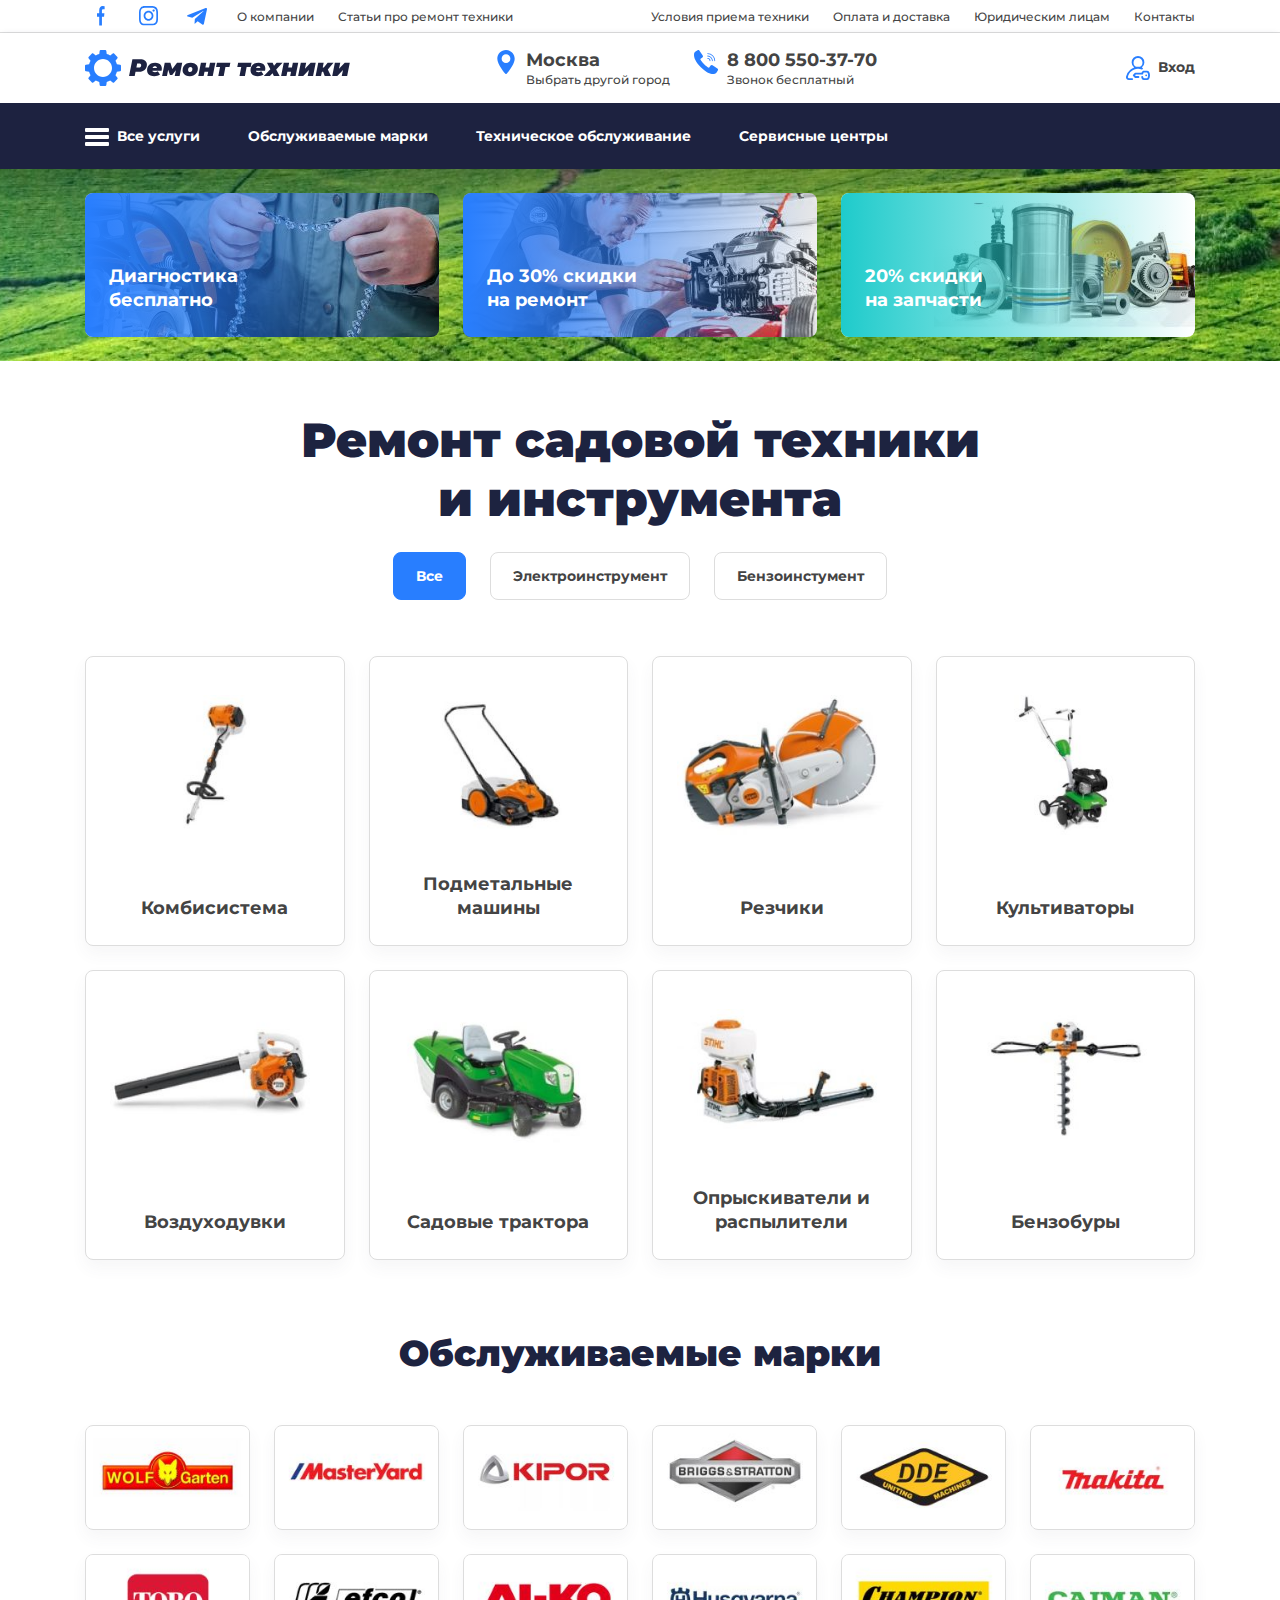
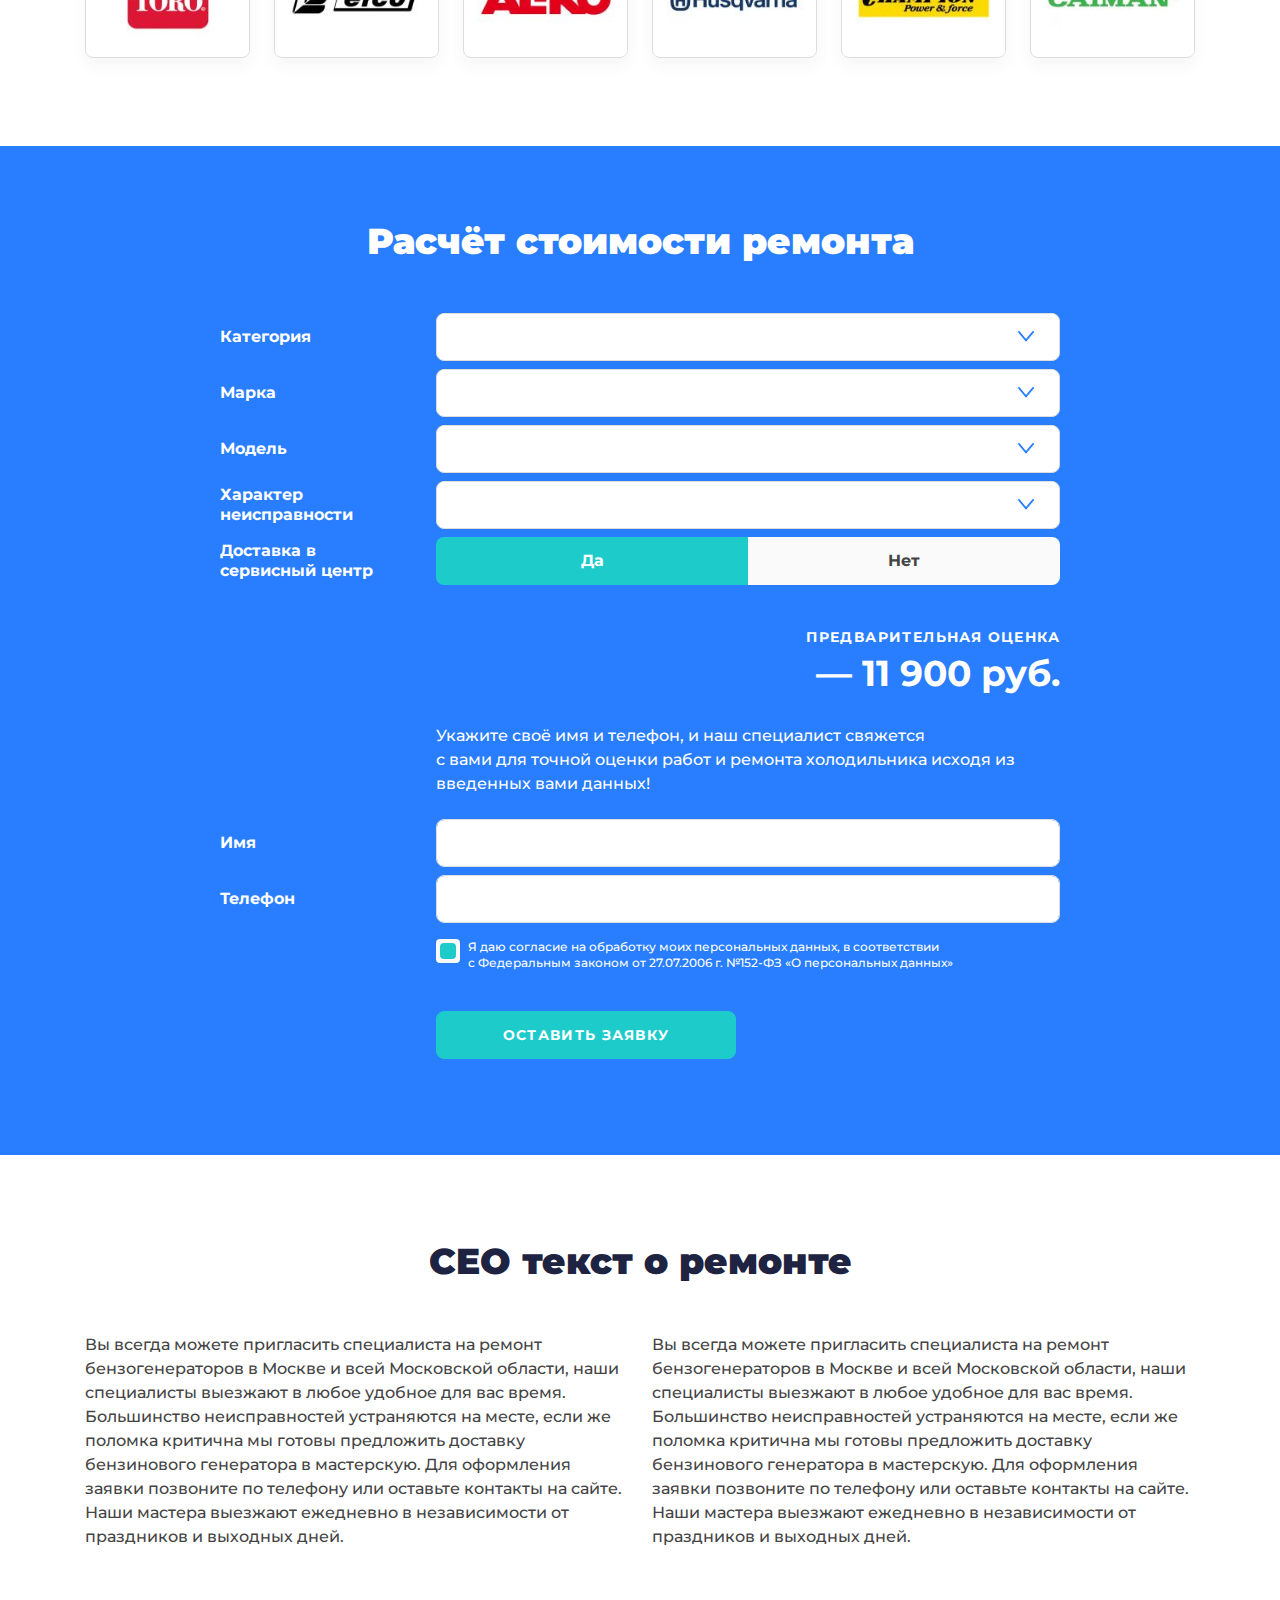
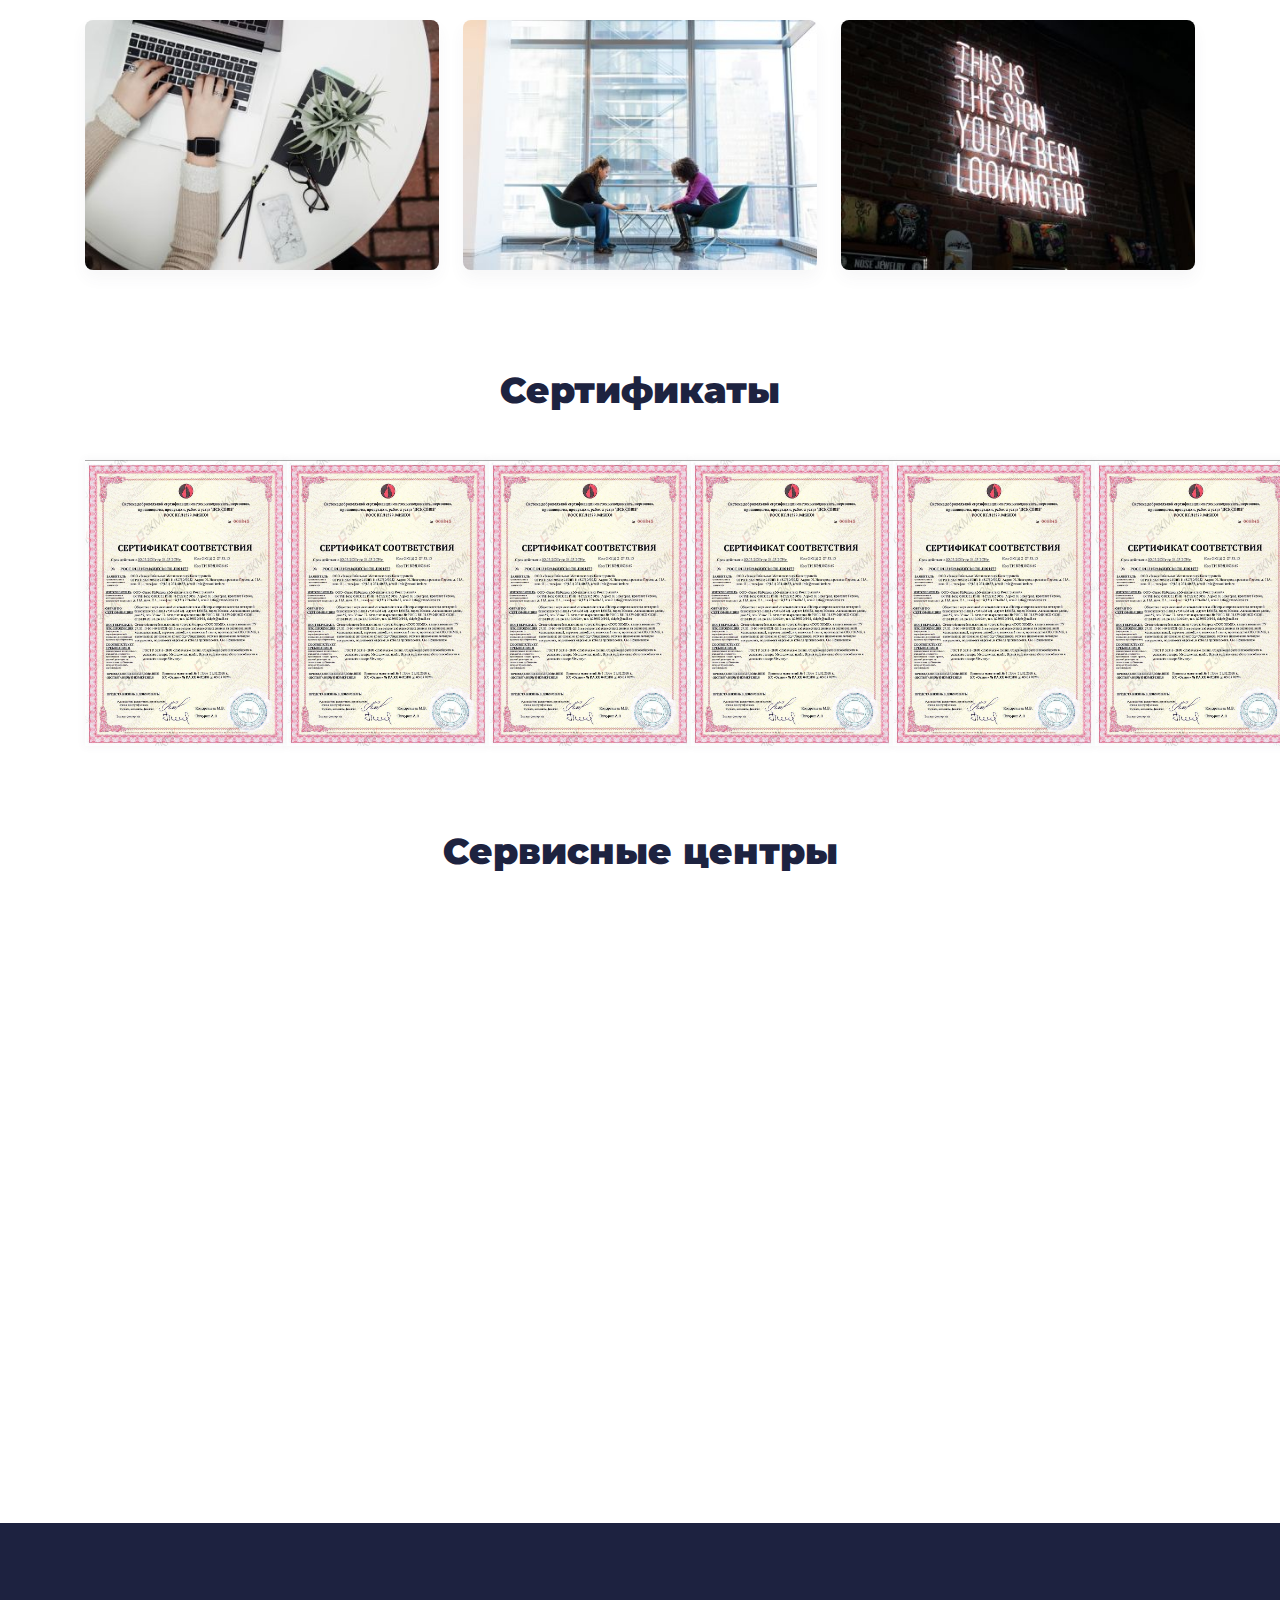
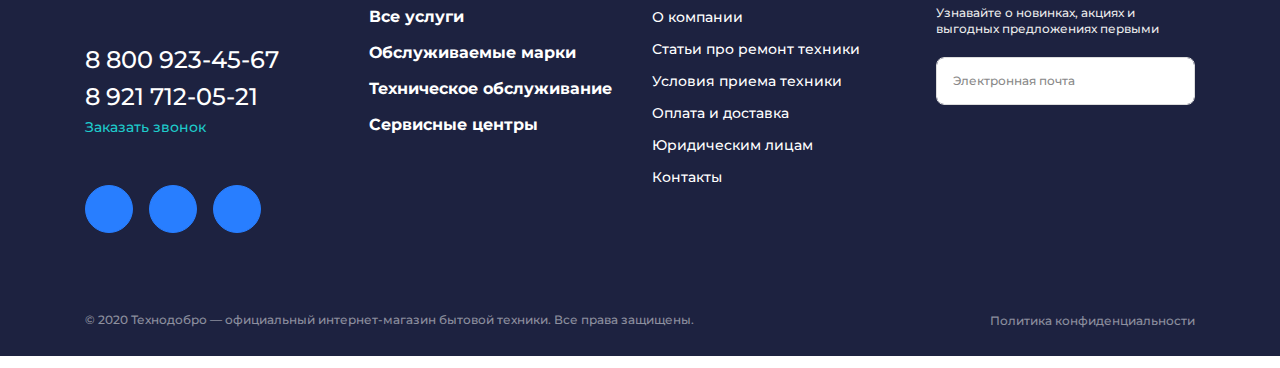
==== commit d425623e: "made a little" ====
--- a/public/index.html
+++ b/public/index.html
@@ -207,21 +207,396 @@
 			<!-- end header-->
 			<!-- start headerBlock-->
 			<div class="headerBlock section" id="headerBlock">
+				<div class="headerBlock__bg"><img loading="lazy" src="img/@2x/headerBlock-bg.jpg" alt=""/>
+				</div>
+				<div class="container">
+					<div class="headerBlock__row row">
+						<div class="col-lg-4"><a class="headerBlock__item blue" href="#"><span class="headerBlock__img"><img loading="lazy" src="img/@2x/headerBlock-1.jpg" alt=""/></span><span class="headerBlock__txt">Диагностика<br/>бесплатно</span></a>
+						</div>
+						<div class="col-lg-4"><a class="headerBlock__item blue" href="#"><span class="headerBlock__img"><img loading="lazy" src="img/@2x/headerBlock-2.jpg" alt=""/></span><span class="headerBlock__txt">До 30% скидки<br/>на ремонт</span></a>
+						</div>
+						<div class="col-lg-4"><a class="headerBlock__item green" href="#"><span class="headerBlock__img"><img loading="lazy" src="img/@2x/headerBlock-3.jpg" alt=""/></span><span class="headerBlock__txt">20% скидки<br/>на запчасти</span></a>
+						</div>
+					</div>
+				</div>
+			</div>
+			<!-- end headerBlock-->
+			<!-- start sRepair-->
+			<section class="sRepair section" id="sRepair">
 				<div class="container">
 					<div class="section-title text-center">
-						<h2>headerBlock ds dfsdfdsfsd</h2>
-					</div>
-					<div class="row"></div>
-				</div>
-			</div>
-			<!-- end headerBlock-->
+						<h1>Ремонт садовой техники<br/>и инструмента</h1>
+					</div>
+					<div class="sRepair__chb-row row justify-content-center">
+						<div class="col-auto">
+							<label class="sRepair__chb-label">
+								<input class="invisible" type="checkbox" name="Все" checked="checked"/>
+								<div class="c-btn">Все</div>
+							</label>
+						</div>
+						<div class="col-auto">
+							<label class="sRepair__chb-label">
+								<input class="invisible" type="checkbox" name="Электроинструмент"/>
+								<div class="c-btn">Электроинструмент</div>
+							</label>
+						</div>
+						<div class="col-auto">
+							<label class="sRepair__chb-label">
+								<input class="invisible" type="checkbox" name="Бензоинстумент"/>
+								<div class="c-btn">Бензоинстумент</div>
+							</label>
+						</div>
+					</div>
+					<div class="sRepair__row row">
+						<div class="col-sm-6 col-lg-3"><a class="sRepair__item" href="#"><span class="sRepair__i-img"><img loading="lazy" src="img/@2x/sRepair-1.jpg" alt=""/></span><span class="sRepair__txt">Комбисистема</span></a>
+						</div>
+						<div class="col-sm-6 col-lg-3"><a class="sRepair__item" href="#"><span class="sRepair__i-img"><img loading="lazy" src="img/@2x/sRepair-2.jpg" alt=""/></span><span class="sRepair__txt">Подметальные машины</span></a>
+						</div>
+						<div class="col-sm-6 col-lg-3"><a class="sRepair__item" href="#"><span class="sRepair__i-img"><img loading="lazy" src="img/@2x/sRepair-3.jpg" alt=""/></span><span class="sRepair__txt">Резчики</span></a>
+						</div>
+						<div class="col-sm-6 col-lg-3"><a class="sRepair__item" href="#"><span class="sRepair__i-img"><img loading="lazy" src="img/@2x/sRepair-4.jpg" alt=""/></span><span class="sRepair__txt">Культиваторы</span></a>
+						</div>
+						<div class="col-sm-6 col-lg-3"><a class="sRepair__item" href="#"><span class="sRepair__i-img"><img loading="lazy" src="img/@2x/sRepair-5.jpg" alt=""/></span><span class="sRepair__txt">Воздуходувки</span></a>
+						</div>
+						<div class="col-sm-6 col-lg-3"><a class="sRepair__item" href="#"><span class="sRepair__i-img"><img loading="lazy" src="img/@2x/sRepair-6.jpg" alt=""/></span><span class="sRepair__txt">Садовые трактора</span></a>
+						</div>
+						<div class="col-sm-6 col-lg-3"><a class="sRepair__item" href="#"><span class="sRepair__i-img"><img loading="lazy" src="img/@2x/sRepair-7.jpg" alt=""/></span><span class="sRepair__txt">Опрыскиватели и распылители</span></a>
+						</div>
+						<div class="col-sm-6 col-lg-3"><a class="sRepair__item" href="#"><span class="sRepair__i-img"><img loading="lazy" src="img/@2x/sRepair-8.jpg" alt=""/></span><span class="sRepair__txt">Бензобуры</span></a>
+						</div>
+					</div>
+				</div>
+			</section>
+			<!-- end sRepair-->
+			<!-- start sBrends-->
+			<section class="sBrends section" id="sBrends">
+				<div class="container">
+					<div class="section-title text-center">
+						<h2>Обслуживаемые марки</h2>
+					</div>
+					<div class="sBrends__row row">
+						<div class="col-6 col-sm-4 col-md-3 col-xl-2"><a class="sBrends__item" href="#"><img loading="lazy" src="img/@2x/sBrends-img-1.jpg" alt=""/></a>
+						</div>
+						<div class="col-6 col-sm-4 col-md-3 col-xl-2"><a class="sBrends__item" href="#"><img loading="lazy" src="img/@2x/sBrends-img-2.jpg" alt=""/></a>
+						</div>
+						<div class="col-6 col-sm-4 col-md-3 col-xl-2"><a class="sBrends__item" href="#"><img loading="lazy" src="img/@2x/sBrends-img-3.jpg" alt=""/></a>
+						</div>
+						<div class="col-6 col-sm-4 col-md-3 col-xl-2"><a class="sBrends__item" href="#"><img loading="lazy" src="img/@2x/sBrends-img-4.jpg" alt=""/></a>
+						</div>
+						<div class="col-6 col-sm-4 col-md-3 col-xl-2"><a class="sBrends__item" href="#"><img loading="lazy" src="img/@2x/sBrends-img-5.jpg" alt=""/></a>
+						</div>
+						<div class="col-6 col-sm-4 col-md-3 col-xl-2"><a class="sBrends__item" href="#"><img loading="lazy" src="img/@2x/sBrends-img-6.jpg" alt=""/></a>
+						</div>
+						<div class="col-6 col-sm-4 col-md-3 col-xl-2"><a class="sBrends__item" href="#"><img loading="lazy" src="img/@2x/sBrends-img-7.jpg" alt=""/></a>
+						</div>
+						<div class="col-6 col-sm-4 col-md-3 col-xl-2"><a class="sBrends__item" href="#"><img loading="lazy" src="img/@2x/sBrends-img-8.jpg" alt=""/></a>
+						</div>
+						<div class="col-6 col-sm-4 col-md-3 col-xl-2"><a class="sBrends__item" href="#"><img loading="lazy" src="img/@2x/sBrends-img-9.jpg" alt=""/></a>
+						</div>
+						<div class="col-6 col-sm-4 col-md-3 col-xl-2"><a class="sBrends__item" href="#"><img loading="lazy" src="img/@2x/sBrends-img-10.jpg" alt=""/></a>
+						</div>
+						<div class="col-6 col-sm-4 col-md-3 col-xl-2"><a class="sBrends__item" href="#"><img loading="lazy" src="img/@2x/sBrends-img-11.jpg" alt=""/></a>
+						</div>
+						<div class="col-6 col-sm-4 col-md-3 col-xl-2"><a class="sBrends__item" href="#"><img loading="lazy" src="img/@2x/sBrends-img-12.jpg" alt=""/></a>
+						</div>
+					</div>
+				</div>
+			</section>
+			<!-- end sBrends-->
+			<!-- start sCalc-->
+			<section class="sCalc section" id="sCalc">
+				<div class="sCalc__container container">
+					<div class="section-title text-center">
+						<h2>Расчёт стоимости ремонта</h2>
+					</div>
+					<div class="form-wrap">
+						<form>
+							<div class="form-wrap__top-items">
+								<div class="form-wrap__item">
+									<div class="form-wrap__row row align-items-center">
+										<div class="col-md-3">
+											<div class="form-wrap__title">Категория
+											</div>
+										</div>
+										<div class="col-md">
+											<div class="form-wrap__input-wrap form-group">
+												<select class="form-wrap__input form-select" name="select">
+													<option value=""></option>
+													<option value=" placeholder 1">placeholder 1</option>
+													<option value=" placeholder 2">placeholder 2</option>
+													<option value=" placeholder 3">placeholder 3</option>
+													<option value=" placeholder 4">placeholder 4</option>
+												</select>
+											</div>
+											<!-- +e.input-wrap-->
+										</div>
+									</div>
+								</div>
+								<div class="form-wrap__item">
+									<div class="form-wrap__row row align-items-center">
+										<div class="col-md-3">
+											<div class="form-wrap__title">Марка
+											</div>
+										</div>
+										<div class="col-md">
+											<div class="form-wrap__input-wrap form-group">
+												<select class="form-wrap__input form-select" name="select">
+													<option value=""></option>
+													<option value=" placeholder 1">placeholder 1</option>
+													<option value=" placeholder 2">placeholder 2</option>
+													<option value=" placeholder 3">placeholder 3</option>
+													<option value=" placeholder 4">placeholder 4</option>
+												</select>
+											</div>
+											<!-- +e.input-wrap-->
+										</div>
+									</div>
+								</div>
+								<div class="form-wrap__item">
+									<div class="form-wrap__row row align-items-center">
+										<div class="col-md-3">
+											<div class="form-wrap__title">Модель
+											</div>
+										</div>
+										<div class="col-md">
+											<div class="form-wrap__input-wrap form-group">
+												<select class="form-wrap__input form-select" name="select">
+													<option value=""></option>
+													<option value=" placeholder 1">placeholder 1</option>
+													<option value=" placeholder 2">placeholder 2</option>
+													<option value=" placeholder 3">placeholder 3</option>
+													<option value=" placeholder 4">placeholder 4</option>
+												</select>
+											</div>
+											<!-- +e.input-wrap-->
+										</div>
+									</div>
+								</div>
+								<div class="form-wrap__item">
+									<div class="form-wrap__row row align-items-center">
+										<div class="col-md-3">
+											<div class="form-wrap__title">Характер неисправности
+											</div>
+										</div>
+										<div class="col-md">
+											<div class="form-wrap__input-wrap form-group">
+												<select class="form-wrap__input form-select" name="select">
+													<option value=""></option>
+													<option value=" placeholder 1">placeholder 1</option>
+													<option value=" placeholder 2">placeholder 2</option>
+													<option value=" placeholder 3">placeholder 3</option>
+													<option value=" placeholder 4">placeholder 4</option>
+												</select>
+											</div>
+											<!-- +e.input-wrap-->
+										</div>
+									</div>
+								</div>
+								<div class="form-wrap__item">
+									<div class="form-wrap__row row align-items-center">
+										<div class="col-md-3">
+											<div class="form-wrap__title">Доставка в сервисный центр
+											</div>
+										</div>
+										<div class="col-md">
+											<label class="form-wrap__bool-chb">
+												<input class="invisible" type="checkbox" checked="checked"/><span class="bool-btn bool-btn--yes">Да</span><span class="bool-btn bool-btn--no">Нет</span>
+											</label>
+										</div>
+									</div>
+								</div>
+							</div>
+							<div class="form-wrap__pre-price text-md-end">
+								<div class="form-wrap__p-txt">Предварительная оценка
+								</div>
+								<div class="form-wrap__p-val">— 11 900 руб.
+								</div>
+							</div>
+							<div class="form-wrap__row form-wrap__row--sm-txt row">
+								<div class="form-wrap__sm-txt-col col-md-9 ms-auto">
+									Укажите своё имя и телефон, и наш специалист свяжется
+									<br class="d-lg-block d-none"/>с вами для точной оценки работ и ремонта холодильника исходя из введенных вами данных!
+								</div>
+							</div>
+							<div class="form-wrap__bot-items">
+								<div class="form-wrap__item">
+									<div class="form-wrap__row row align-items-center">
+										<div class="col-md-3">
+											<div class="form-wrap__title">Имя
+											</div>
+										</div>
+										<div class="col-md">
+											<div class="form-wrap__input-wrap form-group"><input class="form-wrap__input form-control" name="text" type="text" placeholder=""/>
+											</div>
+											<!-- +e.input-wrap-->
+										</div>
+									</div>
+								</div>
+								<div class="form-wrap__item">
+									<div class="form-wrap__row row align-items-center">
+										<div class="col-md-3">
+											<div class="form-wrap__title">Телефон
+											</div>
+										</div>
+										<div class="col-md">
+											<div class="form-wrap__input-wrap form-group"><input class="form-wrap__input form-control" name="tel" type="tel" placeholder=""/>
+											</div>
+											<!-- +e.input-wrap-->
+										</div>
+									</div>
+								</div>
+							</div>
+							<div class="form-wrap__row form-wrap__row--policy row">
+								<div class="col-md-9 ms-auto">
+									<div class="form-wrap__policy">
+										<div class="form-wrap__p-row row">
+											<div class="col-auto">
+												<label class="sq-chb">
+													<input class="invisible" type="checkbox" checked="checked"/>
+													<div class="square"></div>
+												</label>
+											</div>
+											<div class="col">
+												<div class="form-wrap__policy-txt">Я даю согласие на обработку моих персональных данных, в соответствии<br/>с Федеральным законом от 27.07.2006 г. №152-ФЗ «О персональных данных»
+												</div>
+											</div>
+										</div>
+									</div>
+									<button class="form-wrap__btn" type="submit">Оставить заявку
+									</button>
+								</div>
+							</div>
+						</form>
+					</div>
+				</div>
+			</section>
+			<!-- end sCalc-->
+			<!-- start sSeo-->
+			<section class="sSeo section" id="sSeo">
+				<div class="container">
+					<div class="section-title text-center">
+						<h2>CEO текст о ремонте</h2>
+					</div>
+					<div class="sSeo__txt-row row">
+						<div class="col-lg-6">
+							<p>Вы всегда можете пригласить специалиста на ремонт бензогенераторов в Москве и всей Московской области, наши специалисты выезжают в любое удобное для вас время. Большинство неисправностей устраняются на месте, если же поломка критична мы готовы предложить доставку бензинового генератора в мастерскую. Для оформления заявки позвоните по телефону или оставьте контакты на сайте. Наши мастера выезжают ежедневно в независимости от праздников и выходных дней.</p>
+						</div>
+						<div class="col-lg-6">
+							<p>Вы всегда можете пригласить специалиста на ремонт бензогенераторов в Москве и всей Московской области, наши специалисты выезжают в любое удобное для вас время. Большинство неисправностей устраняются на месте, если же поломка критична мы готовы предложить доставку бензинового генератора в мастерскую. Для оформления заявки позвоните по телефону или оставьте контакты на сайте. Наши мастера выезжают ежедневно в независимости от праздников и выходных дней.</p>
+						</div>
+					</div>
+					<div class="sSeo__img-row row">
+						<div class="col-md-4"><a class="sSeo__img" href="img/@2x/sSeo-1.jpg" data-fancybox="sSeoGalery"><img loading="lazy" src="img/@2x/sSeo-1.jpg" alt=""/></a>
+						</div>
+						<div class="col-md-4"><a class="sSeo__img" href="img/@2x/sSeo-2.jpg" data-fancybox="sSeoGalery"><img loading="lazy" src="img/@2x/sSeo-2.jpg" alt=""/></a>
+						</div>
+						<div class="col-md-4"><a class="sSeo__img" href="img/@2x/sSeo-3.jpg" data-fancybox="sSeoGalery"><img loading="lazy" src="img/@2x/sSeo-3.jpg" alt=""/></a>
+						</div>
+					</div>
+				</div>
+			</section>
+			<!-- end sSeo-->
+			<!-- start sCerts-->
+			<section class="sCerts section" id="sCerts">
+				<div class="container">
+					<div class="section-title text-center">
+						<h2>Сертификаты</h2>
+					</div>
+					<div class="sCerts__slider-wrap">
+						<div class="swiper-container sCerts-slider-js">
+							<div class="swiper-wrapper">
+								<div class="swiper-slide"><a class="sCerts__img" href="img/@2x/sCerts-1.jpg" data-fancybox="sCerts-imgs"><img loading="lazy" src="img/@2x/sCerts-1.jpg" alt=""/></a>
+								</div>
+								<div class="swiper-slide"><a class="sCerts__img" href="img/@2x/sCerts-1.jpg" data-fancybox="sCerts-imgs"><img loading="lazy" src="img/@2x/sCerts-1.jpg" alt=""/></a>
+								</div>
+								<div class="swiper-slide"><a class="sCerts__img" href="img/@2x/sCerts-1.jpg" data-fancybox="sCerts-imgs"><img loading="lazy" src="img/@2x/sCerts-1.jpg" alt=""/></a>
+								</div>
+								<div class="swiper-slide"><a class="sCerts__img" href="img/@2x/sCerts-1.jpg" data-fancybox="sCerts-imgs"><img loading="lazy" src="img/@2x/sCerts-1.jpg" alt=""/></a>
+								</div>
+								<div class="swiper-slide"><a class="sCerts__img" href="img/@2x/sCerts-1.jpg" data-fancybox="sCerts-imgs"><img loading="lazy" src="img/@2x/sCerts-1.jpg" alt=""/></a>
+								</div>
+								<div class="swiper-slide"><a class="sCerts__img" href="img/@2x/sCerts-1.jpg" data-fancybox="sCerts-imgs"><img loading="lazy" src="img/@2x/sCerts-1.jpg" alt=""/></a>
+								</div>
+							</div>
+						</div>
+					</div>
+				</div>
+			</section>
+			<!-- end sCerts-->
+			<!-- start sMap-->
+			<section class="sMap section" id="sMap">
+				<div class="container">
+					<div class="section-title text-center">
+						<h2>Сервисные центры</h2>
+					</div>
+				</div>
+				<div class="sMap__img-stab"><img loading="lazy" src="img/@2x/sMap-stab.png" alt=""/>
+				</div>
+			</section>
+			<!-- end sMap-->
 			<footer class="footer">
 				<div class="container">
-					<div class="row">
-						<div class="col"></div>
-						<div class="col"></div>
-						<div class="col"></div>
-						<div class="col-auto"></div>
+					<div class="footer__row row">
+						<div class="col-sm-6 col-lg-3">
+							<div class="footer__logo"><img loading="lazy" src="img/svg/footer-logo.svg" alt=""/>
+							</div>
+							<div class="footer__pushed-content">
+								<div class="footer__tells"><a class="footer__tell" href="tel:88009234567">8 800 923-45-67</a><a class="footer__tell" href="tel:89217120521">8 921 712-05-21</a><a class="footer__call-order" href="#">Заказать звонок</a>
+								</div>
+								<div class="footer__soc-row row">
+									<div class="col-auto"><a class="footer__soc-item" href="#"><img loading="lazy" src="img/svg/soc-white-fb.svg" alt=""/></a>
+									</div>
+									<div class="col-auto"><a class="footer__soc-item" href="#"><img loading="lazy" src="img/svg/soc-white-vk.svg" alt=""/></a>
+									</div>
+									<div class="col-auto"><a class="footer__soc-item" href="#"><img loading="lazy" src="img/svg/soc-white-inst.svg" alt=""/></a>
+									</div>
+								</div>
+							</div>
+						</div>
+						<div class="col-sm-6 col-lg-3">
+							<div class="footer__menu footer__menu--bold">
+								<ul>
+									<li><a href="#">Все услуги</a></li>
+									<li><a href="#">Обслуживаемые марки</a></li>
+									<li><a href="#">Техническое обслуживание</a></li>
+									<li><a href="#">Сервисные центры</a></li>
+								</ul>
+							</div>
+						</div>
+						<div class="col-sm-6 col-lg-3">
+							<div class="footer__menu footer__menu--regular">
+								<ul>
+									<li><a href="#">О компании</a></li>
+									<li><a href="#">Статьи про ремонт техники</a></li>
+									<li><a href="#">Условия приема техники</a></li>
+									<li><a href="#">Oплата и доставка</a></li>
+									<li><a href="#">Юридическим лицам</a></li>
+									<li><a href="#">Контакты</a></li>
+								</ul>
+							</div>
+						</div>
+						<div class="col-sm-6 col-lg-3">
+							<div class="footer__know">Узнавайте о новинках, акциях и выгодных предложениях первыми
+							</div>
+							<div class="footer__input-cont">
+								<div class="footer__input-wrap form-group"><input class="footer__input form-control" name="email" type="email" placeholder="Электронная почта"/>
+								</div>
+								<!-- +e.input-wrap-->
+								<button class="footer__arrow" type="submit"><img loading="lazy" src="img/svg/arrow-right.svg" alt=""/>
+								</button>
+							</div>
+						</div>
+					</div>
+					<div class="footer__bot-row row align-items-center">
+						<div class="col-lg">
+							<div class="footer__all-rights">
+								©
+								<span class="put-curr-year">2020</span>
+								Технодобро — официальный интернет-магазин бытовой техники. Все права защищены.
+							</div>
+						</div>
+						<div class="col-lg-auto"><a class="footer__policy" href="#">Политика конфиденциальности</a>
+						</div>
 					</div>
 				</div>
 			</footer>
--- a/public/css/main.min.css
+++ b/public/css/main.min.css
@@ -1 +1 @@
-.not-selectable{-moz-user-select:none;-webkit-user-select:none;user-select:none}.carousel{position:relative;box-sizing:border-box}.carousel *,.carousel :after,.carousel :before{box-sizing:inherit}.carousel__viewport{position:relative;overflow:hidden;width:100%;height:100%}.carousel__track{display:flex}.carousel__slide{flex:0 0 auto;width:var(--carousel-slide-width,60%);max-width:100%;padding:1rem;position:relative;overflow-x:hidden;overflow-y:auto;overscroll-behavior:contain;-webkit-overflow-scrolling:touch;touch-action:pan-y}.carousel.has-dots{margin-bottom:calc(.5rem + 22px)}.carousel__dots{margin:0 auto;padding:0;position:absolute;top:calc(100% + .5rem);left:0;right:0;display:flex;justify-content:center;list-style:none;-webkit-user-select:none;-moz-user-select:none;user-select:none}.carousel__dots .carousel__dot{margin:0;padding:0;display:block;position:relative;width:22px;height:22px;cursor:pointer}.carousel__dots .carousel__dot:after{content:"";width:8px;height:8px;border-radius:50%;position:absolute;top:50%;left:50%;transform:translate(-50%,-50%);background-color:currentColor;opacity:.25;transition:opacity .15s ease-in-out}.carousel__dots .carousel__dot.is-selected:after{opacity:1}.carousel__button{width:var(--carousel-button-width,48px);height:var(--carousel-button-height,48px);padding:0;border:0;display:flex;justify-content:center;align-items:center;pointer-events:all;cursor:pointer;color:var(--carousel-button-color,currentColor);background:var(--carousel-button-bg,transparent);border-radius:var(--carousel-button-border-radius,50%);box-shadow:var(--carousel-button-shadow,none)}.carousel__button.is-next,.carousel__button.is-prev{position:absolute;top:50%;transform:translateY(-50%)}.carousel__button.is-prev{left:10px}.carousel__button.is-next{right:10px}.carousel__button[disabled]{cursor:default;opacity:.3}.carousel__button svg{width:var(--carousel-button-svg-width,24px);height:var(--carousel-button-svg-height,24px);fill:none;stroke:currentColor;stroke-width:var(--carousel-button-svg-stroke-width,1.5);stroke-linejoin:bevel;stroke-linecap:round;filter:var(--carousel-button-svg-filter,none);pointer-events:none}body.compensate-for-scrollbar{overflow:hidden!important;touch-action:none}.fancybox__container{position:fixed;top:0;left:0;bottom:0;right:0;margin:0;padding:env(safe-area-inset-top,0) env(safe-area-inset-right,0) env(safe-area-inset-bottom,0) env(safe-area-inset-left,0);box-sizing:border-box;display:flex;flex-direction:column;color:var(--fancybox-color,#fff);-webkit-tap-highlight-color:transparent;overflow:hidden;z-index:1050;outline:none;transform-origin:top left;--carousel-button-width:48px;--carousel-button-height:48px;--carousel-button-svg-width:24px;--carousel-button-svg-height:24px;--carousel-button-svg-stroke-width:2.5;--carousel-button-svg-filter:drop-shadow(1px 1px 1px rgba(0,0,0,0.4))}.fancybox__container *,.fancybox__container :after,.fancybox__container :before{box-sizing:inherit}.fancybox__container :focus{outline:thin dotted}body.is-using-mouse .fancybox__container :focus{outline:none}.fancybox__backdrop{position:absolute;top:0;right:0;bottom:0;left:0;z-index:-1;background:var(--fancybox-bg,rgba(24,24,27,.92))}.fancybox__carousel{position:relative;flex:1 1 auto;min-height:0;height:100%;z-index:10}.fancybox__carousel.has-dots{margin-bottom:calc(.5rem + 22px)}.fancybox__viewport{position:relative;width:100%;height:100%;overflow:visible;cursor:default}.fancybox__track{display:flex;height:100%}.fancybox__slide{flex:0 0 auto;width:100%;max-width:100%;margin:0;padding:64px;position:relative;overscroll-behavior:contain;display:flex;flex-direction:column;outline:0;overflow:auto;-webkit-overflow-scrolling:touch;--carousel-button-width:36px;--carousel-button-height:36px;--carousel-button-svg-width:22px;--carousel-button-svg-height:22px}.fancybox__slide:after,.fancybox__slide:before{content:"";flex:0 0 0;margin:auto}.fancybox__content{margin:0 env(safe-area-inset-right,0) 0 env(safe-area-inset-left,0);padding:36px;color:var(--fancybox-content-color,#374151);background:var(--fancybox-content-bg,#fff);position:relative;align-self:center;display:flex;flex-direction:column;z-index:20}.fancybox__caption{align-self:center;max-width:100%;margin:0;padding:1rem 0 0;line-height:1.375;color:var(--fancybox-color,currentColor);visibility:visible;cursor:auto;flex-shrink:0}.is-loading .fancybox__caption{visibility:hidden}.fancybox__container>.carousel__dots{top:100%;color:var(--fancybox-color,#fff)}.fancybox__nav .carousel__button{z-index:40}.fancybox__nav .carousel__button.is-next{right:8px}.fancybox__nav .carousel__button.is-prev{left:8px}.carousel__button.is-close{position:absolute;top:8px;right:8px;top:calc(env(safe-area-inset-top, 0px) + 8px);right:calc(env(safe-area-inset-right, 0px) + 8px);z-index:40}.fancybox__content>.carousel__button.is-close{position:absolute;top:-36px;right:0;color:var(--fancybox-color,#fff)}.fancybox__spinner{position:absolute;top:50%;left:50%;transform:translate(-50%,-50%);width:50px;height:50px;cursor:pointer;z-index:1053;color:var(--fancybox-color,currentColor)}.fancybox__spinner svg{-webkit-animation:fancybox-rotate 2s linear infinite;animation:fancybox-rotate 2s linear infinite;transform-origin:center center;position:absolute;top:0;right:0;bottom:0;left:0;margin:auto;width:100%;height:100%}.fancybox__spinner svg circle{fill:none;stroke-width:2.5;stroke-miterlimit:10;stroke-dasharray:1,200;stroke-dashoffset:0;-webkit-animation:fancybox-dash 1.5s ease-in-out infinite;animation:fancybox-dash 1.5s ease-in-out infinite;stroke-linecap:round;stroke:currentColor}@-webkit-keyframes fancybox-rotate{to{transform:rotate(1turn)}}@keyframes fancybox-rotate{to{transform:rotate(1turn)}}@-webkit-keyframes fancybox-dash{0%{stroke-dasharray:1,200;stroke-dashoffset:0}50%{stroke-dasharray:89,200;stroke-dashoffset:-35px}to{stroke-dasharray:89,200;stroke-dashoffset:-124px}}@keyframes fancybox-dash{0%{stroke-dasharray:1,200;stroke-dashoffset:0}50%{stroke-dasharray:89,200;stroke-dashoffset:-35px}to{stroke-dasharray:89,200;stroke-dashoffset:-124px}}.fancybox__container.is-animated[aria-hidden=false] .carousel__button.is-close,.fancybox__container.is-animated[aria-hidden=false] .carousel__dots,.fancybox__container.is-animated[aria-hidden=false] .fancybox__backdrop,.fancybox__container.is-animated[aria-hidden=false] .fancybox__caption,.fancybox__container.is-animated[aria-hidden=false] .fancybox__nav{transition:opacity var(--fancybox-ts,.25s) ease;opacity:var(--fancybox-opacity,1)}.fancybox__container.is-animated[aria-hidden=true] .carousel__button.is-close,.fancybox__container.is-animated[aria-hidden=true] .carousel__dots,.fancybox__container.is-animated[aria-hidden=true] .fancybox__backdrop,.fancybox__container.is-animated[aria-hidden=true] .fancybox__caption,.fancybox__container.is-animated[aria-hidden=true] .fancybox__nav{transition:opacity .2s ease;opacity:0}.fancybox-fadeIn{-webkit-animation:fancybox-fadeIn .2s ease both;animation:fancybox-fadeIn .2s ease both}.fancybox-fadeOut{-webkit-animation:fancybox-fadeOut .2s ease both;animation:fancybox-fadeOut .2s ease both}.fancybox-zoomInUp{-webkit-animation:fancybox-zoomInUp .2s ease both;animation:fancybox-zoomInUp .2s ease both}.fancybox-zoomOutDown{-webkit-animation:fancybox-zoomOutDown .2s ease both;animation:fancybox-zoomOutDown .2s ease both}.fancybox-throwOutUp{-webkit-animation:fancybox-throwOutUp .2s ease both;animation:fancybox-throwOutUp .2s ease both}.fancybox-throwOutDown{-webkit-animation:fancybox-throwOutDown .2s ease both;animation:fancybox-throwOutDown .2s ease both}@-webkit-keyframes fancybox-fadeIn{0%{opacity:0}to{opacity:1}}@keyframes fancybox-fadeIn{0%{opacity:0}to{opacity:1}}@-webkit-keyframes fancybox-fadeOut{to{opacity:0}}@keyframes fancybox-fadeOut{to{opacity:0}}@-webkit-keyframes fancybox-zoomInUp{0%{transform:scale(.97) translate3d(0,16px,0);opacity:0}to{transform:scale(1) translateZ(0);opacity:1}}@keyframes fancybox-zoomInUp{0%{transform:scale(.97) translate3d(0,16px,0);opacity:0}to{transform:scale(1) translateZ(0);opacity:1}}@-webkit-keyframes fancybox-zoomOutDown{to{transform:scale(.97) translate3d(0,16px,0);opacity:0}}@keyframes fancybox-zoomOutDown{to{transform:scale(.97) translate3d(0,16px,0);opacity:0}}@-webkit-keyframes fancybox-throwOutUp{20%{opacity:.5}to{transform:translate3d(0,-30%,0);opacity:0}}@keyframes fancybox-throwOutUp{20%{opacity:.5}to{transform:translate3d(0,-30%,0);opacity:0}}@-webkit-keyframes fancybox-throwOutDown{20%{opacity:.5}to{transform:translate3d(0,30%,0);opacity:0}}@keyframes fancybox-throwOutDown{20%{opacity:.5}to{transform:translate3d(0,30%,0);opacity:0}}.fancybox__carousel .carousel__slide{scrollbar-width:thin;scrollbar-color:#ccc hsla(0,0%,100%,.1)}.fancybox__carousel .carousel__slide::-webkit-scrollbar{width:8px;height:8px}.fancybox__carousel .carousel__slide::-webkit-scrollbar-track{background-color:hsla(0,0%,100%,.1)}.fancybox__carousel .carousel__slide::-webkit-scrollbar-thumb{background-color:#ccc;border-radius:2px;box-shadow:inset 0 0 4px rgba(0,0,0,.2)}.fancybox__carousel .is-draggable{cursor:move;cursor:-webkit-grab;cursor:grab}.fancybox__carousel .is-dragging{cursor:move;cursor:-webkit-grabbing;cursor:grabbing}.fancybox__carousel .carousel__slide:not(.has-image) .fancybox__content{cursor:auto}.fancybox__carousel .carousel__slide.can-zoom_in .fancybox__content{cursor:zoom-in}.fancybox__carousel .carousel__slide.can-zoom_out .fancybox__content{cursor:zoom-out}.fancybox__image{background:transparent;-webkit-user-select:none;-moz-user-select:none;user-select:none}.has-image .fancybox__content{padding:0;background:transparent}.is-closing .has-image .fancybox__content{overflow:visible}.has-image[data-image-fit=contain]{overflow:visible;touch-action:none}.has-image[data-image-fit=contain] .fancybox__content{min-height:1px}.has-image[data-image-fit=contain] .fancybox__image{max-width:100%;min-height:1px;-o-object-fit:contain;object-fit:contain;background:transparent}.has-image[data-image-fit=contain-w]{overflow-x:hidden;overflow-y:auto}.has-image[data-image-fit=contain-w] .fancybox__content{min-height:auto}.has-image[data-image-fit=contain-w] .fancybox__image{max-width:100%;height:auto}.has-image[data-image-fit=cover]{overflow:visible;touch-action:none}.has-image[data-image-fit=cover] .fancybox__content{min-height:1px;width:100%;height:100%}.has-image[data-image-fit=cover] .fancybox__image{width:100%;height:100%;min-height:1px;-o-object-fit:cover;object-fit:cover}.fancybox__carousel .fancybox__slide.has-html5video .fancybox__content,.fancybox__carousel .fancybox__slide.has-iframe .fancybox__content,.fancybox__carousel .fancybox__slide.has-map .fancybox__content,.fancybox__carousel .fancybox__slide.has-pdf .fancybox__content,.fancybox__carousel .fancybox__slide.has-video .fancybox__content{flex-shrink:1;min-height:1px;overflow:visible}.fancybox__carousel .fancybox__slide.has-iframe .fancybox__content,.fancybox__carousel .fancybox__slide.has-map .fancybox__content,.fancybox__carousel .fancybox__slide.has-pdf .fancybox__content{width:100%;height:80%}.fancybox__carousel .fancybox__slide.has-html5video .fancybox__content,.fancybox__carousel .fancybox__slide.has-video .fancybox__content{width:960px;height:540px;max-width:100%;max-height:100%}.fancybox__carousel .fancybox__slide.has-html5video .fancybox__content,.fancybox__carousel .fancybox__slide.has-map .fancybox__content,.fancybox__carousel .fancybox__slide.has-pdf .fancybox__content,.fancybox__carousel .fancybox__slide.has-video .fancybox__content{padding:0;background:rgba(24,24,27,.9);color:#fff}.fancybox__carousel .fancybox__slide.has-map .fancybox__content{background:#e5e3df}.fancybox__html5video,.fancybox__iframe{border:0;display:block;height:100%;width:100%;background:transparent}.fancybox-placeholder{position:absolute;width:1px;height:1px;padding:0;margin:-1px;overflow:hidden;clip:rect(0,0,0,0);white-space:nowrap;border-width:0}.fancybox__thumbs{flex:0 0 auto;position:relative;padding:0 3px}.fancybox__container.is-animated[aria-hidden=true] .fancybox__thumbs{transition:unset;opacity:0}.fancybox__container.is-animated[aria-hidden=false] .fancybox__thumbs{transition:opacity var(--fancybox-ts,.25s) ease-in;opacity:var(--fancybox-opacity,1)}.fancybox__thumbs .carousel__slide{flex:0 0 auto;width:var(--fancybox-thumbs-width,96px);margin:0;padding:8px 3px;box-sizing:content-box;display:flex;align-items:center;justify-content:center;overflow:visible;cursor:pointer}.fancybox__thumbs .carousel__slide.is-nav-selected:after{content:"";position:absolute;top:0;left:3px;right:3px;bottom:3px;border-bottom:3px solid}.fancybox__thumbs .carousel__slide>*{pointer-events:none;-webkit-user-select:none;-moz-user-select:none;user-select:none}.fancybox__thumb{position:relative;width:100%;padding-top:calc(100%/var(--fancybox-thumbs-ratio, 1.5));background-size:cover;background-position:50%;background-color:hsla(0,0%,100%,.1);background-repeat:no-repeat}@font-face{font-family:swiper-icons;src:url("data:application/font-woff;charset=utf-8;base64, [base64]//wADZ2x5ZgAAAywAAADMAAAD2MHtryVoZWFkAAABbAAAADAAAAA2E2+eoWhoZWEAAAGcAAAAHwAAACQC9gDzaG10eAAAAigAAAAZAAAArgJkABFsb2NhAAAC0AAAAFoAAABaFQAUGG1heHAAAAG8AAAAHwAAACAAcABAbmFtZQAAA/gAAAE5AAACXvFdBwlwb3N0AAAFNAAAAGIAAACE5s74hXjaY2BkYGAAYpf5Hu/j+W2+MnAzMYDAzaX6QjD6/4//Bxj5GA8AuRwMYGkAPywL13jaY2BkYGA88P8Agx4j+/8fQDYfA1AEBWgDAIB2BOoAeNpjYGRgYNBh4GdgYgABEMnIABJzYNADCQAACWgAsQB42mNgYfzCOIGBlYGB0YcxjYGBwR1Kf2WQZGhhYGBiYGVmgAFGBiQQkOaawtDAoMBQxXjg/wEGPcYDDA4wNUA2CCgwsAAAO4EL6gAAeNpj2M0gyAACqxgGNWBkZ2D4/wMA+xkDdgAAAHjaY2BgYGaAYBkGRgYQiAHyGMF8FgYHIM3DwMHABGQrMOgyWDLEM1T9/w8UBfEMgLzE////P/5//f/V/xv+r4eaAAeMbAxwIUYmIMHEgKYAYjUcsDAwsLKxc3BycfPw8jEQA/[base64]/uznmfPFBNODM2K7MTQ45YEAZqGP81AmGGcF3iPqOop0r1SPTaTbVkfUe4HXj97wYE+yNwWYxwWu4v1ugWHgo3S1XdZEVqWM7ET0cfnLGxWfkgR42o2PvWrDMBSFj/IHLaF0zKjRgdiVMwScNRAoWUoH78Y2icB/yIY09An6AH2Bdu/UB+yxopYshQiEvnvu0dURgDt8QeC8PDw7Fpji3fEA4z/PEJ6YOB5hKh4dj3EvXhxPqH/SKUY3rJ7srZ4FZnh1PMAtPhwP6fl2PMJMPDgeQ4rY8YT6Gzao0eAEA409DuggmTnFnOcSCiEiLMgxCiTI6Cq5DZUd3Qmp10vO0LaLTd2cjN4fOumlc7lUYbSQcZFkutRG7g6JKZKy0RmdLY680CDnEJ+UMkpFFe1RN7nxdVpXrC4aTtnaurOnYercZg2YVmLN/d/gczfEimrE/fs/bOuq29Zmn8tloORaXgZgGa78yO9/cnXm2BpaGvq25Dv9S4E9+5SIc9PqupJKhYFSSl47+Qcr1mYNAAAAeNptw0cKwkAAAMDZJA8Q7OUJvkLsPfZ6zFVERPy8qHh2YER+3i/BP83vIBLLySsoKimrqKqpa2hp6+jq6RsYGhmbmJqZSy0sraxtbO3sHRydnEMU4uR6yx7JJXveP7WrDycAAAAAAAH//wACeNpjYGRgYOABYhkgZgJCZgZNBkYGLQZtIJsFLMYAAAw3ALgAeNolizEKgDAQBCchRbC2sFER0YD6qVQiBCv/H9ezGI6Z5XBAw8CBK/m5iQQVauVbXLnOrMZv2oLdKFa8Pjuru2hJzGabmOSLzNMzvutpB3N42mNgZGBg4GKQYzBhYMxJLMlj4GBgAYow/P/PAJJhLM6sSoWKfWCAAwDAjgbRAAB42mNgYGBkAIIbCZo5IPrmUn0hGA0AO8EFTQAA") format("woff");font-weight:400;font-style:normal}:root{--swiper-theme-color:#007aff}.swiper-container{margin-left:auto;margin-right:auto;position:relative;overflow:hidden;list-style:none;padding:0;z-index:1}.swiper-container-vertical>.swiper-wrapper{flex-direction:column}.swiper-wrapper{position:relative;width:100%;height:100%;z-index:1;display:flex;transition-property:transform;box-sizing:content-box}.swiper-container-android .swiper-slide,.swiper-wrapper{transform:translateZ(0)}.swiper-container-multirow>.swiper-wrapper{flex-wrap:wrap}.swiper-container-multirow-column>.swiper-wrapper{flex-wrap:wrap;flex-direction:column}.swiper-container-free-mode>.swiper-wrapper{transition-timing-function:ease-out;margin:0 auto}.swiper-container-pointer-events{touch-action:pan-y}.swiper-container-pointer-events.swiper-container-vertical{touch-action:pan-x}.swiper-slide{flex-shrink:0;width:100%;height:100%;position:relative;transition-property:transform}.swiper-slide-invisible-blank{visibility:hidden}.swiper-container-autoheight,.swiper-container-autoheight .swiper-slide{height:auto}.swiper-container-autoheight .swiper-wrapper{align-items:flex-start;transition-property:transform,height}.swiper-container-3d{perspective:1200px}.swiper-container-3d .swiper-cube-shadow,.swiper-container-3d .swiper-slide,.swiper-container-3d .swiper-slide-shadow-bottom,.swiper-container-3d .swiper-slide-shadow-left,.swiper-container-3d .swiper-slide-shadow-right,.swiper-container-3d .swiper-slide-shadow-top,.swiper-container-3d .swiper-wrapper{transform-style:preserve-3d}.swiper-container-3d .swiper-slide-shadow-bottom,.swiper-container-3d .swiper-slide-shadow-left,.swiper-container-3d .swiper-slide-shadow-right,.swiper-container-3d .swiper-slide-shadow-top{position:absolute;left:0;top:0;width:100%;height:100%;pointer-events:none;z-index:10}.swiper-container-3d .swiper-slide-shadow-left{background-image:linear-gradient(270deg,rgba(0,0,0,.5),transparent)}.swiper-container-3d .swiper-slide-shadow-right{background-image:linear-gradient(90deg,rgba(0,0,0,.5),transparent)}.swiper-container-3d .swiper-slide-shadow-top{background-image:linear-gradient(0deg,rgba(0,0,0,.5),transparent)}.swiper-container-3d .swiper-slide-shadow-bottom{background-image:linear-gradient(180deg,rgba(0,0,0,.5),transparent)}.swiper-container-css-mode>.swiper-wrapper{overflow:auto;scrollbar-width:none;-ms-overflow-style:none}.swiper-container-css-mode>.swiper-wrapper::-webkit-scrollbar{display:none}.swiper-container-css-mode>.swiper-wrapper>.swiper-slide{scroll-snap-align:start start}.swiper-container-horizontal.swiper-container-css-mode>.swiper-wrapper{scroll-snap-type:x mandatory}.swiper-container-vertical.swiper-container-css-mode>.swiper-wrapper{scroll-snap-type:y mandatory}.icon{display:inline-block;width:1em;height:1em;fill:currentColor}.icon-burger{font-size:1.8rem;width:1.33333em}.icon-fb,.icon-inst{font-size:3.2rem;width:1em}.icon-login,.icon-logo{font-size:2.4rem;width:1em}.icon-tel{font-size:2.4rem;width:1.04167em}.icon-tg{font-size:3.2rem;width:1em}:root{--bs-white:#fff;--bs-black:#000;--bs-primary:#287eff;--bs-secondary:#6c757d;--bs-success:#198754;--bs-info:#0dcaf0;--bs-warning:#ffc107;--bs-danger:#dc3545;--bs-light:#f8f9fa;--bs-dark:#444;--bs-font-sans-serif:"Montserrat",system-ui,-apple-system,"Segoe UI",Roboto,"Helvetica Neue",Arial,"Noto Sans","Liberation Sans",sans-serif,"Apple Color Emoji","Segoe UI Emoji","Segoe UI Symbol","Noto Color Emoji";--bs-font-monospace:SFMono-Regular,Menlo,Monaco,Consolas,"Liberation Mono","Courier New",monospace;--bs-gradient:linear-gradient(180deg,hsla(0,0%,100%,0.15),hsla(0,0%,100%,0))}*,:after,:before{box-sizing:border-box}body{margin:0;font-family:var(--bs-font-sans-serif);font-size:1rem;font-weight:500;line-height:1.5;color:#444;background-color:#fff;-webkit-text-size-adjust:100%;-webkit-tap-highlight-color:rgba(0,0,0,0)}hr{margin:1rem 0;color:inherit;background-color:currentColor;border:0;opacity:.25}hr:not([size]){height:1px}.h1,.h2,.h3,.h4,.h5,.h6,h1,h2,h3,h4,h5,h6{margin-top:0;margin-bottom:.5rem;font-weight:900;line-height:1.2}.h1,h1{font-size:calc(1.375rem + 1.5vw)}.h2,h2{font-size:calc(1.325rem + .9vw)}.h3,h3{font-size:calc(1.3rem + .6vw)}.h4,h4{font-size:calc(1.275rem + .3vw)}.h5,h5{font-size:1.25rem}.h6,h6{font-size:1rem}p{margin-top:0;margin-bottom:1rem}abbr[data-bs-original-title],abbr[title]{-webkit-text-decoration:underline dotted;text-decoration:underline dotted;cursor:help;-webkit-text-decoration-skip-ink:none;text-decoration-skip-ink:none}address{margin-bottom:1rem;font-style:normal;line-height:inherit}ol,ul{padding-left:2rem}dl,ol,ul{margin-top:0;margin-bottom:1rem}ol ol,ol ul,ul ol,ul ul{margin-bottom:0}dt{font-weight:700}dd{margin-bottom:.5rem;margin-left:0}blockquote{margin:0 0 1rem}b,strong{font-weight:bolder}.small,small{font-size:.875em}.mark,mark{padding:.2em;background-color:#fcf8e3}sub,sup{position:relative;font-size:.75em;line-height:0;vertical-align:baseline}sub{bottom:-.25em}sup{top:-.5em}a{color:#287eff;text-decoration:underline}a:hover{color:#2065cc}a:not([href]):not([class]),a:not([href]):not([class]):hover{color:inherit;text-decoration:none}code,kbd,pre,samp{font-family:var(--bs-font-monospace);font-size:1em;direction:ltr;unicode-bidi:bidi-override}pre{display:block;margin-top:0;margin-bottom:1rem;overflow:auto;font-size:.875em}pre code{font-size:inherit;color:inherit;word-break:normal}code{font-size:.875em;color:#d63384;word-wrap:break-word}a>code{color:inherit}kbd{padding:.2rem .4rem;font-size:.875em;color:#fff;background-color:#444;border-radius:.2rem}kbd kbd{padding:0;font-size:1em;font-weight:700}figure{margin:0 0 1rem}img,svg{vertical-align:middle}table{caption-side:bottom;border-collapse:collapse}caption{padding-top:.5rem;padding-bottom:.5rem;color:#6c757d;text-align:left}th{text-align:inherit;text-align:-webkit-match-parent}tbody,td,tfoot,th,thead,tr{border:0 solid;border-color:inherit}label{display:inline-block}button{border-radius:0}button:focus:not(:focus-visible){outline:0}button,input,optgroup,select,textarea{margin:0;font-family:inherit;font-size:inherit;line-height:inherit}button,select{text-transform:none}[role=button]{cursor:pointer}select{word-wrap:normal}select:disabled{opacity:1}[list]::-webkit-calendar-picker-indicator{display:none}[type=button],[type=reset],[type=submit],button{-webkit-appearance:button}[type=button]:not(:disabled),[type=reset]:not(:disabled),[type=submit]:not(:disabled),button:not(:disabled){cursor:pointer}::-moz-focus-inner{padding:0;border-style:none}textarea{resize:vertical}fieldset{min-width:0;padding:0;margin:0;border:0}legend{float:left;width:100%;padding:0;margin-bottom:.5rem;font-size:calc(1.275rem + .3vw);line-height:inherit}legend+*{clear:left}::-webkit-datetime-edit-day-field,::-webkit-datetime-edit-fields-wrapper,::-webkit-datetime-edit-hour-field,::-webkit-datetime-edit-minute,::-webkit-datetime-edit-month-field,::-webkit-datetime-edit-text,::-webkit-datetime-edit-year-field{padding:0}::-webkit-inner-spin-button{height:auto}[type=search]{outline-offset:-2px;-webkit-appearance:textfield}::-webkit-search-decoration{-webkit-appearance:none}::-webkit-color-swatch-wrapper{padding:0}::file-selector-button{font:inherit}::-webkit-file-upload-button{font:inherit;-webkit-appearance:button}output{display:inline-block}iframe{border:0}summary{display:list-item;cursor:pointer}progress{vertical-align:baseline}[hidden]{display:none!important}.lead{font-size:1.25rem;font-weight:300}.display-1{font-size:calc(1.625rem + 4.5vw)}.display-1,.display-2{font-weight:300;line-height:1.2}.display-2{font-size:calc(1.575rem + 3.9vw)}.display-3{font-size:calc(1.525rem + 3.3vw)}.display-3,.display-4{font-weight:300;line-height:1.2}.display-4{font-size:calc(1.475rem + 2.7vw)}.display-5{font-size:calc(1.425rem + 2.1vw)}.display-5,.display-6{font-weight:300;line-height:1.2}.display-6{font-size:calc(1.375rem + 1.5vw)}.list-inline,.list-unstyled{padding-left:0;list-style:none}.list-inline-item{display:inline-block}.list-inline-item:not(:last-child){margin-right:.5rem}.initialism{font-size:.875em;text-transform:uppercase}.blockquote{margin-bottom:1rem;font-size:1.25rem}.blockquote>:last-child{margin-bottom:0}.blockquote-footer{margin-top:-1rem;margin-bottom:1rem;font-size:.875em;color:#6c757d}.blockquote-footer:before{content:"\2014\00A0"}.container,.container-fluid,.container-lg,.container-md,.container-sm,.container-xl,.container-xxl{width:100%;padding-right:var(--bs-gutter-x,15px);padding-left:var(--bs-gutter-x,15px);margin-right:auto;margin-left:auto}.row{--bs-gutter-x:30px;--bs-gutter-y:0;display:flex;flex-wrap:wrap;margin-top:calc(var(--bs-gutter-y)*-1);margin-right:calc(var(--bs-gutter-x)*-0.5);margin-left:calc(var(--bs-gutter-x)*-0.5)}.row>*{flex-shrink:0;width:100%;max-width:100%;padding-right:calc(var(--bs-gutter-x)*0.5);padding-left:calc(var(--bs-gutter-x)*0.5);margin-top:var(--bs-gutter-y)}.col{flex:1 0 0%}.row-cols-auto>*{flex:0 0 auto;width:auto}.row-cols-1>*{flex:0 0 auto;width:100%}.row-cols-2>*{flex:0 0 auto;width:50%}.row-cols-3>*{flex:0 0 auto;width:33.33333%}.row-cols-4>*{flex:0 0 auto;width:25%}.row-cols-5>*{flex:0 0 auto;width:20%}.row-cols-6>*{flex:0 0 auto;width:16.66667%}.col-auto{flex:0 0 auto;width:auto}.col-1{flex:0 0 auto;width:8.33333%}.col-2{flex:0 0 auto;width:16.66667%}.col-3{flex:0 0 auto;width:25%}.col-4{flex:0 0 auto;width:33.33333%}.col-5{flex:0 0 auto;width:41.66667%}.col-6{flex:0 0 auto;width:50%}.col-7{flex:0 0 auto;width:58.33333%}.col-8{flex:0 0 auto;width:66.66667%}.col-9{flex:0 0 auto;width:75%}.col-10{flex:0 0 auto;width:83.33333%}.col-11{flex:0 0 auto;width:91.66667%}.col-12{flex:0 0 auto;width:100%}.offset-1{margin-left:8.33333%}.offset-2{margin-left:16.66667%}.offset-3{margin-left:25%}.offset-4{margin-left:33.33333%}.offset-5{margin-left:41.66667%}.offset-6{margin-left:50%}.offset-7{margin-left:58.33333%}.offset-8{margin-left:66.66667%}.offset-9{margin-left:75%}.offset-10{margin-left:83.33333%}.offset-11{margin-left:91.66667%}.g-0,.gx-0{--bs-gutter-x:0}.g-0,.gy-0{--bs-gutter-y:0}.g-1,.gx-1{--bs-gutter-x:0.25rem}.g-1,.gy-1{--bs-gutter-y:0.25rem}.g-2,.gx-2{--bs-gutter-x:0.5rem}.g-2,.gy-2{--bs-gutter-y:0.5rem}.g-3,.gx-3{--bs-gutter-x:1rem}.g-3,.gy-3{--bs-gutter-y:1rem}.g-4,.gx-4{--bs-gutter-x:1.5rem}.g-4,.gy-4{--bs-gutter-y:1.5rem}.g-5,.gx-5{--bs-gutter-x:3rem}.g-5,.gy-5{--bs-gutter-y:3rem}.form-label{margin-bottom:.5rem}.col-form-label{padding-top:calc(.375rem + 1px);padding-bottom:calc(.375rem + 1px);margin-bottom:0;font-size:inherit;line-height:1.5}.col-form-label-lg{padding-top:calc(.5rem + 1px);padding-bottom:calc(.5rem + 1px);font-size:1.25rem}.col-form-label-sm{padding-top:calc(.25rem + 1px);padding-bottom:calc(.25rem + 1px);font-size:.875rem}.form-text{margin-top:.25rem;font-size:.875em;color:#6c757d}.form-control{display:block;width:100%;padding:.375rem .75rem;font-size:1rem;font-weight:500;line-height:1.5;color:#444;background-color:#fff;background-clip:padding-box;border:1px solid #ced4da;-webkit-appearance:none;-moz-appearance:none;appearance:none;border-radius:.25rem;transition:border-color .15s ease-in-out,box-shadow .15s ease-in-out}.form-control[type=file]{overflow:hidden}.form-control[type=file]:not(:disabled):not([readonly]){cursor:pointer}.form-control:focus{color:#444;background-color:#fff;border-color:#94bfff;outline:0;box-shadow:0 0 0 .25rem rgba(40,126,255,.25)}.form-control::-webkit-date-and-time-value{height:1.5em}.form-control::-moz-placeholder{color:#6c757d;opacity:1}.form-control::placeholder{color:#6c757d;opacity:1}.form-control:disabled,.form-control[readonly]{background-color:#e9ecef;opacity:1}.form-control::file-selector-button{padding:.375rem .75rem;margin:-.375rem -.75rem;-webkit-margin-end:.75rem;margin-inline-end:.75rem;color:#444;background-color:#e9ecef;pointer-events:none;border:0 solid;border-color:inherit;border-inline-end-width:1px;border-radius:0;transition:color .15s ease-in-out,background-color .15s ease-in-out,border-color .15s ease-in-out,box-shadow .15s ease-in-out}.form-control:hover:not(:disabled):not([readonly])::file-selector-button{background-color:#dde0e3}.form-control::-webkit-file-upload-button{padding:.375rem .75rem;margin:-.375rem -.75rem;-webkit-margin-end:.75rem;margin-inline-end:.75rem;color:#444;background-color:#e9ecef;pointer-events:none;border:0 solid;border-color:inherit;border-inline-end-width:1px;border-radius:0;-webkit-transition:color .15s ease-in-out,background-color .15s ease-in-out,border-color .15s ease-in-out,box-shadow .15s ease-in-out;transition:color .15s ease-in-out,background-color .15s ease-in-out,border-color .15s ease-in-out,box-shadow .15s ease-in-out}.form-control:hover:not(:disabled):not([readonly])::-webkit-file-upload-button{background-color:#dde0e3}.form-control-plaintext{display:block;width:100%;padding:.375rem 0;margin-bottom:0;line-height:1.5;color:#444;background-color:transparent;border:solid transparent;border-width:1px 0}.form-control-plaintext.form-control-lg,.form-control-plaintext.form-control-sm{padding-right:0;padding-left:0}.form-control-sm{min-height:calc(1.5em + .5rem + 2px);padding:.25rem .5rem;font-size:.875rem;border-radius:.2rem}.form-control-sm::file-selector-button{padding:.25rem .5rem;margin:-.25rem -.5rem;-webkit-margin-end:.5rem;margin-inline-end:.5rem}.form-control-sm::-webkit-file-upload-button{padding:.25rem .5rem;margin:-.25rem -.5rem;-webkit-margin-end:.5rem;margin-inline-end:.5rem}.form-control-lg{min-height:calc(1.5em + 1rem + 2px);padding:.5rem 1rem;font-size:1.25rem;border-radius:.3rem}.form-control-lg::file-selector-button{padding:.5rem 1rem;margin:-.5rem -1rem;-webkit-margin-end:1rem;margin-inline-end:1rem}.form-control-lg::-webkit-file-upload-button{padding:.5rem 1rem;margin:-.5rem -1rem;-webkit-margin-end:1rem;margin-inline-end:1rem}textarea.form-control{min-height:calc(1.5em + .75rem + 2px)}textarea.form-control-sm{min-height:calc(1.5em + .5rem + 2px)}textarea.form-control-lg{min-height:calc(1.5em + 1rem + 2px)}.form-control-color{max-width:3rem;height:auto;padding:.375rem}.form-control-color:not(:disabled):not([readonly]){cursor:pointer}.form-control-color::-moz-color-swatch{height:1.5em;border-radius:.25rem}.form-control-color::-webkit-color-swatch{height:1.5em;border-radius:.25rem}.form-select,.select2-container--default .select2-selection--single{display:block;width:100%;padding:.375rem 2.25rem .375rem .75rem;-moz-padding-start:calc(.75rem - 3px);font-size:1rem;font-weight:500;line-height:1.5;color:#444;background-color:#fff;background-image:url("data:image/svg+xml;charset=utf-8,%3Csvg xmlns='http://www.w3.org/2000/svg' viewBox='0 0 16 16'%3E%3Cpath fill='none' stroke='%23343a40' stroke-linecap='round' stroke-linejoin='round' stroke-width='2' d='M2 5l6 6 6-6'/%3E%3C/svg%3E");background-repeat:no-repeat;background-position:right .75rem center;background-size:16px 12px;border:1px solid #ced4da;border-radius:.25rem;transition:border-color .15s ease-in-out,box-shadow .15s ease-in-out;-webkit-appearance:none;-moz-appearance:none;appearance:none}.form-select:focus,.select2-container--default .select2-selection--single:focus{border-color:#94bfff;outline:0;box-shadow:0 0 0 .25rem rgba(40,126,255,.25)}.form-select[multiple],.form-select[size]:not([size="1"]),.select2-container--default .select2-selection--single[multiple],.select2-container--default .select2-selection--single[size]:not([size="1"]){padding-right:.75rem;background-image:none}.form-select:disabled,.select2-container--default .select2-selection--single:disabled{background-color:#e9ecef}.form-select:-moz-focusring,.select2-container--default .select2-selection--single:-moz-focusring{color:transparent;text-shadow:0 0 0 #444}.form-select-sm{padding-top:.25rem;padding-bottom:.25rem;padding-left:.5rem;font-size:.875rem}.form-select-lg{padding-top:.5rem;padding-bottom:.5rem;padding-left:1rem;font-size:1.25rem}.form-check{display:block;min-height:1.5rem;padding-left:1.5em;margin-bottom:.125rem}.form-check .form-check-input{float:left;margin-left:-1.5em}.form-check-input{width:1em;height:1em;margin-top:.25em;vertical-align:top;background-color:#fff;background-repeat:no-repeat;background-position:50%;background-size:contain;border:1px solid rgba(0,0,0,.25);-webkit-appearance:none;-moz-appearance:none;appearance:none;-webkit-print-color-adjust:exact;color-adjust:exact}.form-check-input[type=checkbox]{border-radius:.25em}.form-check-input[type=radio]{border-radius:50%}.form-check-input:active{filter:brightness(90%)}.form-check-input:focus{border-color:#94bfff;outline:0;box-shadow:0 0 0 .25rem rgba(40,126,255,.25)}.form-check-input:checked{background-color:#287eff;border-color:#287eff}.form-check-input:checked[type=checkbox]{background-image:url("data:image/svg+xml;charset=utf-8,%3Csvg xmlns='http://www.w3.org/2000/svg' viewBox='0 0 20 20'%3E%3Cpath fill='none' stroke='%23fff' stroke-linecap='round' stroke-linejoin='round' stroke-width='3' d='M6 10l3 3 6-6'/%3E%3C/svg%3E")}.form-check-input:checked[type=radio]{background-image:url("data:image/svg+xml;charset=utf-8,%3Csvg xmlns='http://www.w3.org/2000/svg' viewBox='-4 -4 8 8'%3E%3Ccircle r='2' fill='%23fff'/%3E%3C/svg%3E")}.form-check-input[type=checkbox]:indeterminate{background-color:#287eff;border-color:#287eff;background-image:url("data:image/svg+xml;charset=utf-8,%3Csvg xmlns='http://www.w3.org/2000/svg' viewBox='0 0 20 20'%3E%3Cpath fill='none' stroke='%23fff' stroke-linecap='round' stroke-linejoin='round' stroke-width='3' d='M6 10h8'/%3E%3C/svg%3E")}.form-check-input:disabled{pointer-events:none;filter:none;opacity:.5}.form-check-input:disabled~.form-check-label,.form-check-input[disabled]~.form-check-label{opacity:.5}.form-switch{padding-left:2.5em}.form-switch .form-check-input{width:2em;margin-left:-2.5em;background-image:url("data:image/svg+xml;charset=utf-8,%3Csvg xmlns='http://www.w3.org/2000/svg' viewBox='-4 -4 8 8'%3E%3Ccircle r='3' fill='rgba(0, 0, 0, 0.25)'/%3E%3C/svg%3E");background-position:0;border-radius:2em;transition:background-position .15s ease-in-out}.form-switch .form-check-input:focus{background-image:url("data:image/svg+xml;charset=utf-8,%3Csvg xmlns='http://www.w3.org/2000/svg' viewBox='-4 -4 8 8'%3E%3Ccircle r='3' fill='%2394bfff'/%3E%3C/svg%3E")}.form-switch .form-check-input:checked{background-position:100%;background-image:url("data:image/svg+xml;charset=utf-8,%3Csvg xmlns='http://www.w3.org/2000/svg' viewBox='-4 -4 8 8'%3E%3Ccircle r='3' fill='%23fff'/%3E%3C/svg%3E")}.form-check-inline{display:inline-block;margin-right:1rem}.btn-check{position:absolute;clip:rect(0,0,0,0);pointer-events:none}.btn-check:disabled+.btn,.btn-check:disabled+.menu-mobile__catalog-btn,.btn-check[disabled]+.btn,.btn-check[disabled]+.menu-mobile__catalog-btn{pointer-events:none;filter:none;opacity:.65}.form-range{width:100%;height:1.5rem;padding:0;background-color:transparent;-webkit-appearance:none;-moz-appearance:none;appearance:none}.form-range:focus{outline:0}.form-range:focus::-webkit-slider-thumb{box-shadow:0 0 0 1px #fff,0 0 0 .25rem rgba(40,126,255,.25)}.form-range:focus::-moz-range-thumb{box-shadow:0 0 0 1px #fff,0 0 0 .25rem rgba(40,126,255,.25)}.form-range::-moz-focus-outer{border:0}.form-range::-webkit-slider-thumb{width:1rem;height:1rem;margin-top:-.25rem;background-color:#287eff;border:0;border-radius:1rem;-webkit-transition:background-color .15s ease-in-out,border-color .15s ease-in-out,box-shadow .15s ease-in-out;transition:background-color .15s ease-in-out,border-color .15s ease-in-out,box-shadow .15s ease-in-out;-webkit-appearance:none;appearance:none}.form-range::-webkit-slider-thumb:active{background-color:#bfd8ff}.form-range::-webkit-slider-runnable-track{width:100%;height:.5rem;color:transparent;cursor:pointer;background-color:#dee2e6;border-color:transparent;border-radius:1rem}.form-range::-moz-range-thumb{width:1rem;height:1rem;background-color:#287eff;border:0;border-radius:1rem;-moz-transition:background-color .15s ease-in-out,border-color .15s ease-in-out,box-shadow .15s ease-in-out;transition:background-color .15s ease-in-out,border-color .15s ease-in-out,box-shadow .15s ease-in-out;-moz-appearance:none;appearance:none}.form-range::-moz-range-thumb:active{background-color:#bfd8ff}.form-range::-moz-range-track{width:100%;height:.5rem;color:transparent;cursor:pointer;background-color:#dee2e6;border-color:transparent;border-radius:1rem}.form-range:disabled{pointer-events:none}.form-range:disabled::-webkit-slider-thumb{background-color:#ddd}.form-range:disabled::-moz-range-thumb{background-color:#ddd}.form-floating{position:relative}.form-floating>.form-control,.form-floating>.form-select,.select2-container--default .form-floating>.select2-selection--single{height:calc(3.5rem + 2px);line-height:1.25}.form-floating>label{position:absolute;top:0;left:0;height:100%;padding:1rem .75rem;pointer-events:none;border:1px solid transparent;transform-origin:0 0;transition:opacity .1s ease-in-out,transform .1s ease-in-out}.form-floating>.form-control{padding:1rem .75rem}.form-floating>.form-control::-moz-placeholder{color:transparent}.form-floating>.form-control::placeholder{color:transparent}.form-floating>.form-control:not(:-moz-placeholder-shown){padding-top:1.625rem;padding-bottom:.625rem}.form-floating>.form-control:focus,.form-floating>.form-control:not(:placeholder-shown){padding-top:1.625rem;padding-bottom:.625rem}.form-floating>.form-control:-webkit-autofill{padding-top:1.625rem;padding-bottom:.625rem}.form-floating>.form-select,.select2-container--default .form-floating>.select2-selection--single{padding-top:1.625rem;padding-bottom:.625rem}.form-floating>.form-control:not(:-moz-placeholder-shown)~label{opacity:.65;transform:scale(.85) translateY(-.5rem) translateX(.15rem)}.form-floating>.form-control:focus~label,.form-floating>.form-control:not(:placeholder-shown)~label,.form-floating>.form-select~label,.select2-container--default .form-floating>.select2-selection--single~label{opacity:.65;transform:scale(.85) translateY(-.5rem) translateX(.15rem)}.form-floating>.form-control:-webkit-autofill~label{opacity:.65;transform:scale(.85) translateY(-.5rem) translateX(.15rem)}.input-group{position:relative;display:flex;flex-wrap:wrap;align-items:stretch;width:100%}.input-group>.form-control,.input-group>.form-select,.select2-container--default .input-group>.select2-selection--single{position:relative;flex:1 1 auto;width:1%;min-width:0}.input-group>.form-control:focus,.input-group>.form-select:focus,.select2-container--default .input-group>.select2-selection--single:focus{z-index:3}.input-group .btn,.input-group .menu-mobile__catalog-btn{position:relative;z-index:2}.input-group .btn:focus,.input-group .menu-mobile__catalog-btn:focus{z-index:3}.input-group-text{display:flex;align-items:center;padding:.375rem .75rem;font-size:1rem;font-weight:500;line-height:1.5;color:#444;text-align:center;white-space:nowrap;background-color:#e9ecef;border:1px solid #ced4da;border-radius:.25rem}.input-group-lg>.btn,.input-group-lg>.form-control,.input-group-lg>.form-select,.input-group-lg>.input-group-text,.input-group-lg>.menu-mobile__catalog-btn,.select2-container--default .input-group-lg>.select2-selection--single{padding:.5rem 1rem;font-size:1.25rem;border-radius:.3rem}.input-group-sm>.btn,.input-group-sm>.form-control,.input-group-sm>.form-select,.input-group-sm>.input-group-text,.input-group-sm>.menu-mobile__catalog-btn,.select2-container--default .input-group-sm>.select2-selection--single{padding:.25rem .5rem;font-size:.875rem;border-radius:.2rem}.input-group-lg>.form-select,.input-group-sm>.form-select,.select2-container--default .input-group-lg>.select2-selection--single,.select2-container--default .input-group-sm>.select2-selection--single{padding-right:3rem}.input-group.has-validation>.dropdown-toggle:nth-last-child(n+4),.input-group.has-validation>:nth-last-child(n+3):not(.dropdown-toggle):not(.dropdown-menu),.input-group:not(.has-validation)>.dropdown-toggle:nth-last-child(n+3),.input-group:not(.has-validation)>:not(:last-child):not(.dropdown-toggle):not(.dropdown-menu){border-top-right-radius:0;border-bottom-right-radius:0}.input-group>:not(:first-child):not(.dropdown-menu):not(.valid-tooltip):not(.valid-feedback):not(.invalid-tooltip):not(.invalid-feedback){margin-left:-1px;border-top-left-radius:0;border-bottom-left-radius:0}.valid-feedback{display:none;width:100%;margin-top:.25rem;font-size:.875em;color:#198754}.valid-tooltip{position:absolute;top:100%;z-index:5;display:none;max-width:100%;padding:.25rem .5rem;margin-top:.1rem;font-size:.875rem;color:#fff;background-color:rgba(25,135,84,.9);border-radius:.25rem}.is-valid~.valid-feedback,.is-valid~.valid-tooltip,.was-validated :valid~.valid-feedback,.was-validated :valid~.valid-tooltip{display:block}.form-control.is-valid,.was-validated .form-control:valid{border-color:#198754;padding-right:calc(1.5em + .75rem);background-image:url("data:image/svg+xml;charset=utf-8,%3Csvg xmlns='http://www.w3.org/2000/svg' viewBox='0 0 8 8'%3E%3Cpath fill='%23198754' d='M2.3 6.73L.6 4.53c-.4-1.04.46-1.4 1.1-.8l1.1 1.4 3.4-3.8c.6-.63 1.6-.27 1.2.7l-4 4.6c-.43.5-.8.4-1.1.1z'/%3E%3C/svg%3E");background-repeat:no-repeat;background-position:right calc(.375em + .1875rem) center;background-size:calc(.75em + .375rem) calc(.75em + .375rem)}.form-control.is-valid:focus,.was-validated .form-control:valid:focus{border-color:#198754;box-shadow:0 0 0 .25rem rgba(25,135,84,.25)}.was-validated textarea.form-control:valid,textarea.form-control.is-valid{padding-right:calc(1.5em + .75rem);background-position:top calc(.375em + .1875rem) right calc(.375em + .1875rem)}.form-select.is-valid,.select2-container--default .is-valid.select2-selection--single,.select2-container--default .was-validated .select2-selection--single:valid,.was-validated .form-select:valid,.was-validated .select2-container--default .select2-selection--single:valid{border-color:#198754}.form-select.is-valid:not([multiple]):not([size]),.form-select.is-valid:not([multiple])[size="1"],.select2-container--default .is-valid.select2-selection--single:not([multiple]):not([size]),.select2-container--default .is-valid.select2-selection--single:not([multiple])[size="1"],.select2-container--default .was-validated .select2-selection--single:valid:not([multiple]):not([size]),.select2-container--default .was-validated .select2-selection--single:valid:not([multiple])[size="1"],.was-validated .form-select:valid:not([multiple]):not([size]),.was-validated .form-select:valid:not([multiple])[size="1"],.was-validated .select2-container--default .select2-selection--single:valid:not([multiple]):not([size]),.was-validated .select2-container--default .select2-selection--single:valid:not([multiple])[size="1"]{padding-right:4.125rem;background-image:url("data:image/svg+xml;charset=utf-8,%3Csvg xmlns='http://www.w3.org/2000/svg' viewBox='0 0 16 16'%3E%3Cpath fill='none' stroke='%23343a40' stroke-linecap='round' stroke-linejoin='round' stroke-width='2' d='M2 5l6 6 6-6'/%3E%3C/svg%3E"),url("data:image/svg+xml;charset=utf-8,%3Csvg xmlns='http://www.w3.org/2000/svg' viewBox='0 0 8 8'%3E%3Cpath fill='%23198754' d='M2.3 6.73L.6 4.53c-.4-1.04.46-1.4 1.1-.8l1.1 1.4 3.4-3.8c.6-.63 1.6-.27 1.2.7l-4 4.6c-.43.5-.8.4-1.1.1z'/%3E%3C/svg%3E");background-position:right .75rem center,center right 2.25rem;background-size:16px 12px,calc(.75em + .375rem) calc(.75em + .375rem)}.form-select.is-valid:focus,.select2-container--default .is-valid.select2-selection--single:focus,.select2-container--default .was-validated .select2-selection--single:valid:focus,.was-validated .form-select:valid:focus,.was-validated .select2-container--default .select2-selection--single:valid:focus{border-color:#198754;box-shadow:0 0 0 .25rem rgba(25,135,84,.25)}.form-check-input.is-valid,.was-validated .form-check-input:valid{border-color:#198754}.form-check-input.is-valid:checked,.was-validated .form-check-input:valid:checked{background-color:#198754}.form-check-input.is-valid:focus,.was-validated .form-check-input:valid:focus{box-shadow:0 0 0 .25rem rgba(25,135,84,.25)}.form-check-input.is-valid~.form-check-label,.was-validated .form-check-input:valid~.form-check-label{color:#198754}.form-check-inline .form-check-input~.valid-feedback{margin-left:.5em}.input-group .form-control.is-valid,.input-group .form-select.is-valid,.input-group .select2-container--default .is-valid.select2-selection--single,.select2-container--default .input-group .is-valid.select2-selection--single,.select2-container--default .was-validated .input-group .select2-selection--single:valid,.was-validated .input-group .form-control:valid,.was-validated .input-group .form-select:valid,.was-validated .input-group .select2-container--default .select2-selection--single:valid{z-index:1}.input-group .form-control.is-valid:focus,.input-group .form-select.is-valid:focus,.input-group .select2-container--default .is-valid.select2-selection--single:focus,.select2-container--default .input-group .is-valid.select2-selection--single:focus,.select2-container--default .was-validated .input-group .select2-selection--single:valid:focus,.was-validated .input-group .form-control:valid:focus,.was-validated .input-group .form-select:valid:focus,.was-validated .input-group .select2-container--default .select2-selection--single:valid:focus{z-index:3}.invalid-feedback{display:none;width:100%;margin-top:.25rem;font-size:.875em;color:#dc3545}.invalid-tooltip{position:absolute;top:100%;z-index:5;display:none;max-width:100%;padding:.25rem .5rem;margin-top:.1rem;font-size:.875rem;color:#fff;background-color:rgba(220,53,69,.9);border-radius:.25rem}.is-invalid~.invalid-feedback,.is-invalid~.invalid-tooltip,.was-validated :invalid~.invalid-feedback,.was-validated :invalid~.invalid-tooltip{display:block}.form-control.is-invalid,.was-validated .form-control:invalid{border-color:#dc3545;padding-right:calc(1.5em + .75rem);background-image:url("data:image/svg+xml;charset=utf-8,%3Csvg xmlns='http://www.w3.org/2000/svg' width='12' height='12' fill='none' stroke='%23dc3545'%3E%3Ccircle cx='6' cy='6' r='4.5'/%3E%3Cpath stroke-linejoin='round' d='M5.8 3.6h.4L6 6.5z'/%3E%3Ccircle cx='6' cy='8.2' r='.6' fill='%23dc3545' stroke='none'/%3E%3C/svg%3E");background-repeat:no-repeat;background-position:right calc(.375em + .1875rem) center;background-size:calc(.75em + .375rem) calc(.75em + .375rem)}.form-control.is-invalid:focus,.was-validated .form-control:invalid:focus{border-color:#dc3545;box-shadow:0 0 0 .25rem rgba(220,53,69,.25)}.was-validated textarea.form-control:invalid,textarea.form-control.is-invalid{padding-right:calc(1.5em + .75rem);background-position:top calc(.375em + .1875rem) right calc(.375em + .1875rem)}.form-select.is-invalid,.select2-container--default .is-invalid.select2-selection--single,.select2-container--default .was-validated .select2-selection--single:invalid,.was-validated .form-select:invalid,.was-validated .select2-container--default .select2-selection--single:invalid{border-color:#dc3545}.form-select.is-invalid:not([multiple]):not([size]),.form-select.is-invalid:not([multiple])[size="1"],.select2-container--default .is-invalid.select2-selection--single:not([multiple]):not([size]),.select2-container--default .is-invalid.select2-selection--single:not([multiple])[size="1"],.select2-container--default .was-validated .select2-selection--single:invalid:not([multiple]):not([size]),.select2-container--default .was-validated .select2-selection--single:invalid:not([multiple])[size="1"],.was-validated .form-select:invalid:not([multiple]):not([size]),.was-validated .form-select:invalid:not([multiple])[size="1"],.was-validated .select2-container--default .select2-selection--single:invalid:not([multiple]):not([size]),.was-validated .select2-container--default .select2-selection--single:invalid:not([multiple])[size="1"]{padding-right:4.125rem;background-image:url("data:image/svg+xml;charset=utf-8,%3Csvg xmlns='http://www.w3.org/2000/svg' viewBox='0 0 16 16'%3E%3Cpath fill='none' stroke='%23343a40' stroke-linecap='round' stroke-linejoin='round' stroke-width='2' d='M2 5l6 6 6-6'/%3E%3C/svg%3E"),url("data:image/svg+xml;charset=utf-8,%3Csvg xmlns='http://www.w3.org/2000/svg' width='12' height='12' fill='none' stroke='%23dc3545'%3E%3Ccircle cx='6' cy='6' r='4.5'/%3E%3Cpath stroke-linejoin='round' d='M5.8 3.6h.4L6 6.5z'/%3E%3Ccircle cx='6' cy='8.2' r='.6' fill='%23dc3545' stroke='none'/%3E%3C/svg%3E");background-position:right .75rem center,center right 2.25rem;background-size:16px 12px,calc(.75em + .375rem) calc(.75em + .375rem)}.form-select.is-invalid:focus,.select2-container--default .is-invalid.select2-selection--single:focus,.select2-container--default .was-validated .select2-selection--single:invalid:focus,.was-validated .form-select:invalid:focus,.was-validated .select2-container--default .select2-selection--single:invalid:focus{border-color:#dc3545;box-shadow:0 0 0 .25rem rgba(220,53,69,.25)}.form-check-input.is-invalid,.was-validated .form-check-input:invalid{border-color:#dc3545}.form-check-input.is-invalid:checked,.was-validated .form-check-input:invalid:checked{background-color:#dc3545}.form-check-input.is-invalid:focus,.was-validated .form-check-input:invalid:focus{box-shadow:0 0 0 .25rem rgba(220,53,69,.25)}.form-check-input.is-invalid~.form-check-label,.was-validated .form-check-input:invalid~.form-check-label{color:#dc3545}.form-check-inline .form-check-input~.invalid-feedback{margin-left:.5em}.input-group .form-control.is-invalid,.input-group .form-select.is-invalid,.input-group .select2-container--default .is-invalid.select2-selection--single,.select2-container--default .input-group .is-invalid.select2-selection--single,.select2-container--default .was-validated .input-group .select2-selection--single:invalid,.was-validated .input-group .form-control:invalid,.was-validated .input-group .form-select:invalid,.was-validated .input-group .select2-container--default .select2-selection--single:invalid{z-index:2}.input-group .form-control.is-invalid:focus,.input-group .form-select.is-invalid:focus,.input-group .select2-container--default .is-invalid.select2-selection--single:focus,.select2-container--default .input-group .is-invalid.select2-selection--single:focus,.select2-container--default .was-validated .input-group .select2-selection--single:invalid:focus,.was-validated .input-group .form-control:invalid:focus,.was-validated .input-group .form-select:invalid:focus,.was-validated .input-group .select2-container--default .select2-selection--single:invalid:focus{z-index:3}.btn,.menu-mobile__catalog-btn{display:inline-block;font-weight:400;line-height:1.5;color:#444;text-align:center;text-decoration:none;vertical-align:middle;cursor:pointer;-webkit-user-select:none;-moz-user-select:none;user-select:none;background-color:transparent;border:1px solid transparent;padding:.375rem .75rem;font-size:1rem;border-radius:.25rem;transition:color .15s ease-in-out,background-color .15s ease-in-out,border-color .15s ease-in-out,box-shadow .15s ease-in-out}.btn:hover,.menu-mobile__catalog-btn:hover{color:#444}.btn-check:focus+.btn,.btn-check:focus+.menu-mobile__catalog-btn,.btn:focus,.menu-mobile__catalog-btn:focus{outline:0;box-shadow:0 0 0 .25rem rgba(40,126,255,.25)}.btn.disabled,.btn:disabled,.disabled.menu-mobile__catalog-btn,.menu-mobile__catalog-btn:disabled,fieldset:disabled .btn,fieldset:disabled .menu-mobile__catalog-btn{pointer-events:none;opacity:.65}.btn-primary,.menu-mobile__catalog-btn{color:#000;background-color:#287eff;border-color:#287eff}.btn-primary:hover,.menu-mobile__catalog-btn:hover{color:#000;background-color:#4891ff;border-color:#3e8bff}.btn-check:focus+.btn-primary,.btn-check:focus+.menu-mobile__catalog-btn,.btn-primary:focus,.menu-mobile__catalog-btn:focus{color:#000;background-color:#4891ff;border-color:#3e8bff;box-shadow:0 0 0 .25rem rgba(34,107,217,.5)}.active.menu-mobile__catalog-btn,.btn-check:active+.btn-primary,.btn-check:active+.menu-mobile__catalog-btn,.btn-check:checked+.btn-primary,.btn-check:checked+.menu-mobile__catalog-btn,.btn-primary.active,.btn-primary:active,.menu-mobile__catalog-btn:active,.show>.btn-primary.dropdown-toggle,.show>.dropdown-toggle.menu-mobile__catalog-btn{color:#000;background-color:#5398ff;border-color:#3e8bff}.active.menu-mobile__catalog-btn:focus,.btn-check:active+.btn-primary:focus,.btn-check:active+.menu-mobile__catalog-btn:focus,.btn-check:checked+.btn-primary:focus,.btn-check:checked+.menu-mobile__catalog-btn:focus,.btn-primary.active:focus,.btn-primary:active:focus,.menu-mobile__catalog-btn:active:focus,.show>.btn-primary.dropdown-toggle:focus,.show>.dropdown-toggle.menu-mobile__catalog-btn:focus{box-shadow:0 0 0 .25rem rgba(34,107,217,.5)}.btn-primary.disabled,.btn-primary:disabled,.disabled.menu-mobile__catalog-btn,.menu-mobile__catalog-btn:disabled{color:#000;background-color:#287eff;border-color:#287eff}.btn-secondary{color:#fff;background-color:#6c757d;border-color:#6c757d}.btn-check:focus+.btn-secondary,.btn-secondary:focus,.btn-secondary:hover{color:#fff;background-color:#5c636a;border-color:#565e64}.btn-check:focus+.btn-secondary,.btn-secondary:focus{box-shadow:0 0 0 .25rem rgba(130,138,145,.5)}.btn-check:active+.btn-secondary,.btn-check:checked+.btn-secondary,.btn-secondary.active,.btn-secondary:active,.show>.btn-secondary.dropdown-toggle{color:#fff;background-color:#565e64;border-color:#51585e}.btn-check:active+.btn-secondary:focus,.btn-check:checked+.btn-secondary:focus,.btn-secondary.active:focus,.btn-secondary:active:focus,.show>.btn-secondary.dropdown-toggle:focus{box-shadow:0 0 0 .25rem rgba(130,138,145,.5)}.btn-secondary.disabled,.btn-secondary:disabled{color:#fff;background-color:#6c757d;border-color:#6c757d}.btn-success{color:#fff;background-color:#198754;border-color:#198754}.btn-check:focus+.btn-success,.btn-success:focus,.btn-success:hover{color:#fff;background-color:#157347;border-color:#146c43}.btn-check:focus+.btn-success,.btn-success:focus{box-shadow:0 0 0 .25rem rgba(60,153,110,.5)}.btn-check:active+.btn-success,.btn-check:checked+.btn-success,.btn-success.active,.btn-success:active,.show>.btn-success.dropdown-toggle{color:#fff;background-color:#146c43;border-color:#13653f}.btn-check:active+.btn-success:focus,.btn-check:checked+.btn-success:focus,.btn-success.active:focus,.btn-success:active:focus,.show>.btn-success.dropdown-toggle:focus{box-shadow:0 0 0 .25rem rgba(60,153,110,.5)}.btn-success.disabled,.btn-success:disabled{color:#fff;background-color:#198754;border-color:#198754}.btn-info{color:#000;background-color:#0dcaf0;border-color:#0dcaf0}.btn-check:focus+.btn-info,.btn-info:focus,.btn-info:hover{color:#000;background-color:#31d2f2;border-color:#25cff2}.btn-check:focus+.btn-info,.btn-info:focus{box-shadow:0 0 0 .25rem rgba(11,172,204,.5)}.btn-check:active+.btn-info,.btn-check:checked+.btn-info,.btn-info.active,.btn-info:active,.show>.btn-info.dropdown-toggle{color:#000;background-color:#3dd5f3;border-color:#25cff2}.btn-check:active+.btn-info:focus,.btn-check:checked+.btn-info:focus,.btn-info.active:focus,.btn-info:active:focus,.show>.btn-info.dropdown-toggle:focus{box-shadow:0 0 0 .25rem rgba(11,172,204,.5)}.btn-info.disabled,.btn-info:disabled{color:#000;background-color:#0dcaf0;border-color:#0dcaf0}.btn-warning{color:#000;background-color:#ffc107;border-color:#ffc107}.btn-check:focus+.btn-warning,.btn-warning:focus,.btn-warning:hover{color:#000;background-color:#ffca2c;border-color:#ffc720}.btn-check:focus+.btn-warning,.btn-warning:focus{box-shadow:0 0 0 .25rem rgba(217,164,6,.5)}.btn-check:active+.btn-warning,.btn-check:checked+.btn-warning,.btn-warning.active,.btn-warning:active,.show>.btn-warning.dropdown-toggle{color:#000;background-color:#ffcd39;border-color:#ffc720}.btn-check:active+.btn-warning:focus,.btn-check:checked+.btn-warning:focus,.btn-warning.active:focus,.btn-warning:active:focus,.show>.btn-warning.dropdown-toggle:focus{box-shadow:0 0 0 .25rem rgba(217,164,6,.5)}.btn-warning.disabled,.btn-warning:disabled{color:#000;background-color:#ffc107;border-color:#ffc107}.btn-danger{color:#fff;background-color:#dc3545;border-color:#dc3545}.btn-check:focus+.btn-danger,.btn-danger:focus,.btn-danger:hover{color:#fff;background-color:#bb2d3b;border-color:#b02a37}.btn-check:focus+.btn-danger,.btn-danger:focus{box-shadow:0 0 0 .25rem rgba(225,83,97,.5)}.btn-check:active+.btn-danger,.btn-check:checked+.btn-danger,.btn-danger.active,.btn-danger:active,.show>.btn-danger.dropdown-toggle{color:#fff;background-color:#b02a37;border-color:#a52834}.btn-check:active+.btn-danger:focus,.btn-check:checked+.btn-danger:focus,.btn-danger.active:focus,.btn-danger:active:focus,.show>.btn-danger.dropdown-toggle:focus{box-shadow:0 0 0 .25rem rgba(225,83,97,.5)}.btn-danger.disabled,.btn-danger:disabled{color:#fff;background-color:#dc3545;border-color:#dc3545}.btn-light{color:#000;background-color:#f8f9fa;border-color:#f8f9fa}.btn-check:focus+.btn-light,.btn-light:focus,.btn-light:hover{color:#000;background-color:#f9fafb;border-color:#f9fafb}.btn-check:focus+.btn-light,.btn-light:focus{box-shadow:0 0 0 .25rem rgba(211,212,213,.5)}.btn-check:active+.btn-light,.btn-check:checked+.btn-light,.btn-light.active,.btn-light:active,.show>.btn-light.dropdown-toggle{color:#000;background-color:#f9fafb;border-color:#f9fafb}.btn-check:active+.btn-light:focus,.btn-check:checked+.btn-light:focus,.btn-light.active:focus,.btn-light:active:focus,.show>.btn-light.dropdown-toggle:focus{box-shadow:0 0 0 .25rem rgba(211,212,213,.5)}.btn-light.disabled,.btn-light:disabled{color:#000;background-color:#f8f9fa;border-color:#f8f9fa}.btn-dark{color:#fff;background-color:#444;border-color:#444}.btn-check:focus+.btn-dark,.btn-dark:focus,.btn-dark:hover{color:#fff;background-color:#3a3a3a;border-color:#363636}.btn-check:focus+.btn-dark,.btn-dark:focus{box-shadow:0 0 0 .25rem rgba(96,96,96,.5)}.btn-check:active+.btn-dark,.btn-check:checked+.btn-dark,.btn-dark.active,.btn-dark:active,.show>.btn-dark.dropdown-toggle{color:#fff;background-color:#363636;border-color:#333}.btn-check:active+.btn-dark:focus,.btn-check:checked+.btn-dark:focus,.btn-dark.active:focus,.btn-dark:active:focus,.show>.btn-dark.dropdown-toggle:focus{box-shadow:0 0 0 .25rem rgba(96,96,96,.5)}.btn-dark.disabled,.btn-dark:disabled{color:#fff;background-color:#444;border-color:#444}.btn-outline-primary{color:#287eff;border-color:#287eff}.btn-outline-primary:hover{color:#000;background-color:#287eff;border-color:#287eff}.btn-check:focus+.btn-outline-primary,.btn-outline-primary:focus{box-shadow:0 0 0 .25rem rgba(40,126,255,.5)}.btn-check:active+.btn-outline-primary,.btn-check:checked+.btn-outline-primary,.btn-outline-primary.active,.btn-outline-primary.dropdown-toggle.show,.btn-outline-primary:active{color:#000;background-color:#287eff;border-color:#287eff}.btn-check:active+.btn-outline-primary:focus,.btn-check:checked+.btn-outline-primary:focus,.btn-outline-primary.active:focus,.btn-outline-primary.dropdown-toggle.show:focus,.btn-outline-primary:active:focus{box-shadow:0 0 0 .25rem rgba(40,126,255,.5)}.btn-outline-primary.disabled,.btn-outline-primary:disabled{color:#287eff;background-color:transparent}.btn-outline-secondary{color:#6c757d;border-color:#6c757d}.btn-outline-secondary:hover{color:#fff;background-color:#6c757d;border-color:#6c757d}.btn-check:focus+.btn-outline-secondary,.btn-outline-secondary:focus{box-shadow:0 0 0 .25rem rgba(108,117,125,.5)}.btn-check:active+.btn-outline-secondary,.btn-check:checked+.btn-outline-secondary,.btn-outline-secondary.active,.btn-outline-secondary.dropdown-toggle.show,.btn-outline-secondary:active{color:#fff;background-color:#6c757d;border-color:#6c757d}.btn-check:active+.btn-outline-secondary:focus,.btn-check:checked+.btn-outline-secondary:focus,.btn-outline-secondary.active:focus,.btn-outline-secondary.dropdown-toggle.show:focus,.btn-outline-secondary:active:focus{box-shadow:0 0 0 .25rem rgba(108,117,125,.5)}.btn-outline-secondary.disabled,.btn-outline-secondary:disabled{color:#6c757d;background-color:transparent}.btn-outline-success{color:#198754;border-color:#198754}.btn-outline-success:hover{color:#fff;background-color:#198754;border-color:#198754}.btn-check:focus+.btn-outline-success,.btn-outline-success:focus{box-shadow:0 0 0 .25rem rgba(25,135,84,.5)}.btn-check:active+.btn-outline-success,.btn-check:checked+.btn-outline-success,.btn-outline-success.active,.btn-outline-success.dropdown-toggle.show,.btn-outline-success:active{color:#fff;background-color:#198754;border-color:#198754}.btn-check:active+.btn-outline-success:focus,.btn-check:checked+.btn-outline-success:focus,.btn-outline-success.active:focus,.btn-outline-success.dropdown-toggle.show:focus,.btn-outline-success:active:focus{box-shadow:0 0 0 .25rem rgba(25,135,84,.5)}.btn-outline-success.disabled,.btn-outline-success:disabled{color:#198754;background-color:transparent}.btn-outline-info{color:#0dcaf0;border-color:#0dcaf0}.btn-outline-info:hover{color:#000;background-color:#0dcaf0;border-color:#0dcaf0}.btn-check:focus+.btn-outline-info,.btn-outline-info:focus{box-shadow:0 0 0 .25rem rgba(13,202,240,.5)}.btn-check:active+.btn-outline-info,.btn-check:checked+.btn-outline-info,.btn-outline-info.active,.btn-outline-info.dropdown-toggle.show,.btn-outline-info:active{color:#000;background-color:#0dcaf0;border-color:#0dcaf0}.btn-check:active+.btn-outline-info:focus,.btn-check:checked+.btn-outline-info:focus,.btn-outline-info.active:focus,.btn-outline-info.dropdown-toggle.show:focus,.btn-outline-info:active:focus{box-shadow:0 0 0 .25rem rgba(13,202,240,.5)}.btn-outline-info.disabled,.btn-outline-info:disabled{color:#0dcaf0;background-color:transparent}.btn-outline-warning{color:#ffc107;border-color:#ffc107}.btn-outline-warning:hover{color:#000;background-color:#ffc107;border-color:#ffc107}.btn-check:focus+.btn-outline-warning,.btn-outline-warning:focus{box-shadow:0 0 0 .25rem rgba(255,193,7,.5)}.btn-check:active+.btn-outline-warning,.btn-check:checked+.btn-outline-warning,.btn-outline-warning.active,.btn-outline-warning.dropdown-toggle.show,.btn-outline-warning:active{color:#000;background-color:#ffc107;border-color:#ffc107}.btn-check:active+.btn-outline-warning:focus,.btn-check:checked+.btn-outline-warning:focus,.btn-outline-warning.active:focus,.btn-outline-warning.dropdown-toggle.show:focus,.btn-outline-warning:active:focus{box-shadow:0 0 0 .25rem rgba(255,193,7,.5)}.btn-outline-warning.disabled,.btn-outline-warning:disabled{color:#ffc107;background-color:transparent}.btn-outline-danger{color:#dc3545;border-color:#dc3545}.btn-outline-danger:hover{color:#fff;background-color:#dc3545;border-color:#dc3545}.btn-check:focus+.btn-outline-danger,.btn-outline-danger:focus{box-shadow:0 0 0 .25rem rgba(220,53,69,.5)}.btn-check:active+.btn-outline-danger,.btn-check:checked+.btn-outline-danger,.btn-outline-danger.active,.btn-outline-danger.dropdown-toggle.show,.btn-outline-danger:active{color:#fff;background-color:#dc3545;border-color:#dc3545}.btn-check:active+.btn-outline-danger:focus,.btn-check:checked+.btn-outline-danger:focus,.btn-outline-danger.active:focus,.btn-outline-danger.dropdown-toggle.show:focus,.btn-outline-danger:active:focus{box-shadow:0 0 0 .25rem rgba(220,53,69,.5)}.btn-outline-danger.disabled,.btn-outline-danger:disabled{color:#dc3545;background-color:transparent}.btn-outline-light{color:#f8f9fa;border-color:#f8f9fa}.btn-outline-light:hover{color:#000;background-color:#f8f9fa;border-color:#f8f9fa}.btn-check:focus+.btn-outline-light,.btn-outline-light:focus{box-shadow:0 0 0 .25rem rgba(248,249,250,.5)}.btn-check:active+.btn-outline-light,.btn-check:checked+.btn-outline-light,.btn-outline-light.active,.btn-outline-light.dropdown-toggle.show,.btn-outline-light:active{color:#000;background-color:#f8f9fa;border-color:#f8f9fa}.btn-check:active+.btn-outline-light:focus,.btn-check:checked+.btn-outline-light:focus,.btn-outline-light.active:focus,.btn-outline-light.dropdown-toggle.show:focus,.btn-outline-light:active:focus{box-shadow:0 0 0 .25rem rgba(248,249,250,.5)}.btn-outline-light.disabled,.btn-outline-light:disabled{color:#f8f9fa;background-color:transparent}.btn-outline-dark{color:#444;border-color:#444}.btn-outline-dark:hover{color:#fff;background-color:#444;border-color:#444}.btn-check:focus+.btn-outline-dark,.btn-outline-dark:focus{box-shadow:0 0 0 .25rem rgba(68,68,68,.5)}.btn-check:active+.btn-outline-dark,.btn-check:checked+.btn-outline-dark,.btn-outline-dark.active,.btn-outline-dark.dropdown-toggle.show,.btn-outline-dark:active{color:#fff;background-color:#444;border-color:#444}.btn-check:active+.btn-outline-dark:focus,.btn-check:checked+.btn-outline-dark:focus,.btn-outline-dark.active:focus,.btn-outline-dark.dropdown-toggle.show:focus,.btn-outline-dark:active:focus{box-shadow:0 0 0 .25rem rgba(68,68,68,.5)}.btn-outline-dark.disabled,.btn-outline-dark:disabled{color:#444;background-color:transparent}.btn-link{font-weight:400;color:#287eff;text-decoration:underline}.btn-link:hover{color:#2065cc}.btn-link.disabled,.btn-link:disabled{color:#6c757d}.btn-lg{padding:.5rem 1rem;font-size:1.25rem;border-radius:.3rem}.btn-sm{padding:.25rem .5rem;font-size:.875rem;border-radius:.2rem}.clearfix:after{display:block;clear:both;content:""}.link-primary{color:#287eff}.link-primary:focus,.link-primary:hover{color:#5398ff}.link-secondary{color:#6c757d}.link-secondary:focus,.link-secondary:hover{color:#565e64}.link-success{color:#198754}.link-success:focus,.link-success:hover{color:#146c43}.link-info{color:#0dcaf0}.link-info:focus,.link-info:hover{color:#3dd5f3}.link-warning{color:#ffc107}.link-warning:focus,.link-warning:hover{color:#ffcd39}.link-danger{color:#dc3545}.link-danger:focus,.link-danger:hover{color:#b02a37}.link-light{color:#f8f9fa}.link-light:focus,.link-light:hover{color:#f9fafb}.link-dark{color:#444}.link-dark:focus,.link-dark:hover{color:#363636}.ratio{position:relative;width:100%}.ratio:before{display:block;padding-top:var(--bs-aspect-ratio);content:""}.ratio>*{position:absolute;top:0;left:0;width:100%;height:100%}.ratio-1x1{--bs-aspect-ratio:100%}.ratio-4x3{--bs-aspect-ratio:75%}.ratio-16x9{--bs-aspect-ratio:56.25%}.ratio-21x9{--bs-aspect-ratio:42.85714%}.fixed-top{top:0}.fixed-bottom,.fixed-top{position:fixed;right:0;left:0;z-index:1030}.fixed-bottom{bottom:0}.sticky-top{position:-webkit-sticky;position:sticky;top:0;z-index:1020}.visually-hidden,.visually-hidden-focusable:not(:focus):not(:focus-within){position:absolute!important;width:1px!important;height:1px!important;padding:0!important;margin:-1px!important;overflow:hidden!important;clip:rect(0,0,0,0)!important;white-space:nowrap!important;border:0!important}.stretched-link:after{position:absolute;top:0;right:0;bottom:0;left:0;z-index:1;content:""}.text-truncate{overflow:hidden;text-overflow:ellipsis;white-space:nowrap}.align-baseline{vertical-align:baseline!important}.align-top{vertical-align:top!important}.align-middle{vertical-align:middle!important}.align-bottom{vertical-align:bottom!important}.align-text-bottom{vertical-align:text-bottom!important}.align-text-top{vertical-align:text-top!important}.float-start{float:left!important}.float-end{float:right!important}.float-none{float:none!important}.overflow-auto{overflow:auto!important}.overflow-hidden{overflow:hidden!important}.overflow-visible{overflow:visible!important}.overflow-scroll{overflow:scroll!important}.d-inline{display:inline!important}.d-inline-block{display:inline-block!important}.d-block{display:block!important}.d-grid{display:grid!important}.d-table{display:table!important}.d-table-row{display:table-row!important}.d-table-cell{display:table-cell!important}.d-flex{display:flex!important}.d-inline-flex{display:inline-flex!important}.d-none{display:none!important}.shadow{box-shadow:0 .5rem 1rem rgba(0,0,0,.15)!important}.shadow-sm{box-shadow:0 .125rem .25rem rgba(0,0,0,.075)!important}.shadow-lg{box-shadow:0 1rem 3rem rgba(0,0,0,.175)!important}.shadow-none{box-shadow:none!important}.position-static{position:static!important}.position-relative{position:relative!important}.position-absolute{position:absolute!important}.position-fixed{position:fixed!important}.position-sticky{position:-webkit-sticky!important;position:sticky!important}.top-0{top:0!important}.top-50{top:50%!important}.top-100{top:100%!important}.bottom-0{bottom:0!important}.bottom-50{bottom:50%!important}.bottom-100{bottom:100%!important}.start-0{left:0!important}.start-50{left:50%!important}.start-100{left:100%!important}.end-0{right:0!important}.end-50{right:50%!important}.end-100{right:100%!important}.translate-middle{transform:translate(-50%,-50%)!important}.translate-middle-x{transform:translateX(-50%)!important}.translate-middle-y{transform:translateY(-50%)!important}.border{border:1px solid #dee2e6!important}.border-0{border:0!important}.border-top{border-top:1px solid #dee2e6!important}.border-top-0{border-top:0!important}.border-end{border-right:1px solid #dee2e6!important}.border-end-0{border-right:0!important}.border-bottom{border-bottom:1px solid #dee2e6!important}.border-bottom-0{border-bottom:0!important}.border-start{border-left:1px solid #dee2e6!important}.border-start-0{border-left:0!important}.border-primary{border-color:#287eff!important}.border-secondary{border-color:#6c757d!important}.border-success{border-color:#198754!important}.border-info{border-color:#0dcaf0!important}.border-warning{border-color:#ffc107!important}.border-danger{border-color:#dc3545!important}.border-light{border-color:#f8f9fa!important}.border-dark{border-color:#444!important}.border-white{border-color:#fff!important}.border-1{border-width:1px!important}.border-2{border-width:2px!important}.border-3{border-width:3px!important}.border-4{border-width:4px!important}.border-5{border-width:5px!important}.w-25{width:25%!important}.w-50{width:50%!important}.w-75{width:75%!important}.w-100{width:100%!important}.w-auto{width:auto!important}.mw-100{max-width:100%!important}.vw-100{width:100vw!important}.min-vw-100{min-width:100vw!important}.h-25{height:25%!important}.h-50{height:50%!important}.h-75{height:75%!important}.h-100{height:100%!important}.h-auto{height:auto!important}.mh-100{max-height:100%!important}.vh-100{height:100vh!important}.min-vh-100{min-height:100vh!important}.flex-fill{flex:1 1 auto!important}.flex-row{flex-direction:row!important}.flex-column{flex-direction:column!important}.flex-row-reverse{flex-direction:row-reverse!important}.flex-column-reverse{flex-direction:column-reverse!important}.flex-grow-0{flex-grow:0!important}.flex-grow-1{flex-grow:1!important}.flex-shrink-0{flex-shrink:0!important}.flex-shrink-1{flex-shrink:1!important}.flex-wrap{flex-wrap:wrap!important}.flex-nowrap{flex-wrap:nowrap!important}.flex-wrap-reverse{flex-wrap:wrap-reverse!important}.gap-0{gap:0!important}.gap-1{gap:.25rem!important}.gap-2{gap:.5rem!important}.gap-3{gap:1rem!important}.gap-4{gap:1.5rem!important}.gap-5{gap:3rem!important}.justify-content-start{justify-content:flex-start!important}.justify-content-end{justify-content:flex-end!important}.justify-content-center{justify-content:center!important}.justify-content-between{justify-content:space-between!important}.justify-content-around{justify-content:space-around!important}.justify-content-evenly{justify-content:space-evenly!important}.align-items-start{align-items:flex-start!important}.align-items-end{align-items:flex-end!important}.align-items-center{align-items:center!important}.align-items-baseline{align-items:baseline!important}.align-items-stretch{align-items:stretch!important}.align-content-start{align-content:flex-start!important}.align-content-end{align-content:flex-end!important}.align-content-center{align-content:center!important}.align-content-between{align-content:space-between!important}.align-content-around{align-content:space-around!important}.align-content-stretch{align-content:stretch!important}.align-self-auto{align-self:auto!important}.align-self-start{align-self:flex-start!important}.align-self-end{align-self:flex-end!important}.align-self-center{align-self:center!important}.align-self-baseline{align-self:baseline!important}.align-self-stretch{align-self:stretch!important}.order-first{order:-1!important}.order-0{order:0!important}.order-1{order:1!important}.order-2{order:2!important}.order-3{order:3!important}.order-4{order:4!important}.order-5{order:5!important}.order-last{order:6!important}.m-0{margin:0!important}.m-1{margin:.25rem!important}.m-2{margin:.5rem!important}.m-3{margin:1rem!important}.m-4{margin:1.5rem!important}.m-5{margin:3rem!important}.m-auto{margin:auto!important}.mx-0{margin-right:0!important;margin-left:0!important}.mx-1{margin-right:.25rem!important;margin-left:.25rem!important}.mx-2{margin-right:.5rem!important;margin-left:.5rem!important}.mx-3{margin-right:1rem!important;margin-left:1rem!important}.mx-4{margin-right:1.5rem!important;margin-left:1.5rem!important}.mx-5{margin-right:3rem!important;margin-left:3rem!important}.mx-auto{margin-right:auto!important;margin-left:auto!important}.my-0{margin-top:0!important;margin-bottom:0!important}.my-1{margin-top:.25rem!important;margin-bottom:.25rem!important}.my-2{margin-top:.5rem!important;margin-bottom:.5rem!important}.my-3{margin-top:1rem!important;margin-bottom:1rem!important}.my-4{margin-top:1.5rem!important;margin-bottom:1.5rem!important}.my-5{margin-top:3rem!important;margin-bottom:3rem!important}.my-auto{margin-top:auto!important;margin-bottom:auto!important}.mt-0{margin-top:0!important}.mt-1{margin-top:.25rem!important}.mt-2{margin-top:.5rem!important}.mt-3{margin-top:1rem!important}.mt-4{margin-top:1.5rem!important}.mt-5{margin-top:3rem!important}.mt-auto{margin-top:auto!important}.me-0{margin-right:0!important}.me-1{margin-right:.25rem!important}.me-2{margin-right:.5rem!important}.me-3{margin-right:1rem!important}.me-4{margin-right:1.5rem!important}.me-5{margin-right:3rem!important}.me-auto{margin-right:auto!important}.mb-0{margin-bottom:0!important}.mb-1{margin-bottom:.25rem!important}.mb-2{margin-bottom:.5rem!important}.mb-3{margin-bottom:1rem!important}.mb-4{margin-bottom:1.5rem!important}.mb-5{margin-bottom:3rem!important}.mb-auto{margin-bottom:auto!important}.ms-0{margin-left:0!important}.ms-1{margin-left:.25rem!important}.ms-2{margin-left:.5rem!important}.ms-3{margin-left:1rem!important}.ms-4{margin-left:1.5rem!important}.ms-5{margin-left:3rem!important}.ms-auto{margin-left:auto!important}.p-0{padding:0!important}.p-1{padding:.25rem!important}.p-2{padding:.5rem!important}.p-3{padding:1rem!important}.p-4{padding:1.5rem!important}.p-5{padding:3rem!important}.px-0{padding-right:0!important;padding-left:0!important}.px-1{padding-right:.25rem!important;padding-left:.25rem!important}.px-2{padding-right:.5rem!important;padding-left:.5rem!important}.px-3{padding-right:1rem!important;padding-left:1rem!important}.px-4{padding-right:1.5rem!important;padding-left:1.5rem!important}.px-5{padding-right:3rem!important;padding-left:3rem!important}.py-0{padding-top:0!important;padding-bottom:0!important}.py-1{padding-top:.25rem!important;padding-bottom:.25rem!important}.py-2{padding-top:.5rem!important;padding-bottom:.5rem!important}.py-3{padding-top:1rem!important;padding-bottom:1rem!important}.py-4{padding-top:1.5rem!important;padding-bottom:1.5rem!important}.py-5{padding-top:3rem!important;padding-bottom:3rem!important}.pt-0{padding-top:0!important}.pt-1{padding-top:.25rem!important}.pt-2{padding-top:.5rem!important}.pt-3{padding-top:1rem!important}.pt-4{padding-top:1.5rem!important}.pt-5{padding-top:3rem!important}.pe-0{padding-right:0!important}.pe-1{padding-right:.25rem!important}.pe-2{padding-right:.5rem!important}.pe-3{padding-right:1rem!important}.pe-4{padding-right:1.5rem!important}.pe-5{padding-right:3rem!important}.pb-0{padding-bottom:0!important}.pb-1{padding-bottom:.25rem!important}.pb-2{padding-bottom:.5rem!important}.pb-3{padding-bottom:1rem!important}.pb-4{padding-bottom:1.5rem!important}.pb-5{padding-bottom:3rem!important}.ps-0{padding-left:0!important}.ps-1{padding-left:.25rem!important}.ps-2{padding-left:.5rem!important}.ps-3{padding-left:1rem!important}.ps-4{padding-left:1.5rem!important}.ps-5{padding-left:3rem!important}.font-monospace{font-family:var(--bs-font-monospace)!important}.fs-1{font-size:calc(1.375rem + 1.5vw)!important}.fs-2{font-size:calc(1.325rem + .9vw)!important}.fs-3{font-size:calc(1.3rem + .6vw)!important}.fs-4{font-size:calc(1.275rem + .3vw)!important}.fs-5{font-size:1.25rem!important}.fs-6{font-size:1rem!important}.fst-italic{font-style:italic!important}.fst-normal{font-style:normal!important}.fw-light{font-weight:300!important}.fw-lighter{font-weight:lighter!important}.fw-normal{font-weight:400!important}.fw-bold{font-weight:700!important}.fw-bolder{font-weight:bolder!important}.lh-1{line-height:1!important}.lh-sm{line-height:1.25!important}.lh-base{line-height:1.5!important}.lh-lg{line-height:2!important}.text-start{text-align:left!important}.text-end{text-align:right!important}.text-center{text-align:center!important}.text-decoration-none{text-decoration:none!important}.text-decoration-underline{text-decoration:underline!important}.text-decoration-line-through{text-decoration:line-through!important}.text-lowercase{text-transform:lowercase!important}.text-uppercase{text-transform:uppercase!important}.text-capitalize{text-transform:capitalize!important}.text-wrap{white-space:normal!important}.text-nowrap{white-space:nowrap!important}.text-break{word-wrap:break-word!important;word-break:break-word!important}.text-primary{color:#287eff!important}.text-secondary{color:#6c757d!important}.text-success{color:#198754!important}.text-info{color:#0dcaf0!important}.text-warning{color:#ffc107!important}.text-danger{color:#dc3545!important}.text-light{color:#f8f9fa!important}.text-dark{color:#444!important}.text-white{color:#fff!important}.text-body{color:#444!important}.text-muted{color:#6c757d!important}.text-black-50{color:rgba(0,0,0,.5)!important}.text-white-50{color:hsla(0,0%,100%,.5)!important}.text-reset{color:inherit!important}.bg-primary{background-color:#287eff!important}.bg-secondary{background-color:#6c757d!important}.bg-success{background-color:#198754!important}.bg-info{background-color:#0dcaf0!important}.bg-warning{background-color:#ffc107!important}.bg-danger{background-color:#dc3545!important}.bg-light{background-color:#f8f9fa!important}.bg-dark{background-color:#444!important}.bg-body,.bg-white{background-color:#fff!important}.bg-transparent{background-color:transparent!important}.bg-gradient{background-image:var(--bs-gradient)!important}.user-select-all{-webkit-user-select:all!important;-moz-user-select:all!important;user-select:all!important}.user-select-auto{-webkit-user-select:auto!important;-moz-user-select:auto!important;user-select:auto!important}.user-select-none{-webkit-user-select:none!important;-moz-user-select:none!important;user-select:none!important}.pe-none{pointer-events:none!important}.pe-auto{pointer-events:auto!important}.rounded{border-radius:.25rem!important}.rounded-0{border-radius:0!important}.rounded-1{border-radius:.2rem!important}.rounded-2{border-radius:.25rem!important}.rounded-3{border-radius:.3rem!important}.rounded-circle{border-radius:50%!important}.rounded-pill{border-radius:50rem!important}.rounded-top{border-top-left-radius:.25rem!important}.rounded-end,.rounded-top{border-top-right-radius:.25rem!important}.rounded-bottom,.rounded-end{border-bottom-right-radius:.25rem!important}.rounded-bottom,.rounded-start{border-bottom-left-radius:.25rem!important}.rounded-start{border-top-left-radius:.25rem!important}.visible{visibility:visible!important}.invisible{visibility:hidden!important}.opacity-0{opacity:0!important}:root{--animate-delay:1.2s;--fontSizeBase:14px;--swiperArrowSize:4.25rem;--swiperArrowPosition:calc(var(--swiperArrowSize)*-1/2);--swiperBorderColorDef:var(--bs-primary);--swiperColorDef:var(--bs-primary);--swiperBgDef:#fff;--swiperBorderColorDefHover:var(--bs-primary);--swiperColorDefHover:var(--bs-primary);--swiperBgDefHover:#fff;--fancybox-bg:rgba(24,24,27,0.77);--carousel-button-width:48px;--carousel-button-height:48px;--carousel-button-svg-width:24px;--carousel-button-svg-height:24px;--carousel-button-svg-stroke-width:2.5;--carousel-button-svg-filter:drop-shadow(1px 1px 1px rgba(0,0,0,0.4))}.pixel-perfect{top:0;top:12px;display:block;position:absolute;left:0;right:0;margin-left:auto;margin-right:auto;pointer-events:none;z-index:1000;overflow:hidden;width:100%;height:100%;background-position:center 0;opacity:0}body,html{font-size:var(--fontSizeBase)}html{-webkit-text-size-adjust:100%;-webkit-tap-highlight-color:rgba(33,36,41,0)}body{-webkit-font-smoothing:antialiased;position:relative;overflow-x:hidden}body.fancybox-active,body.fixed{margin-right:var(--spacing-end)}body.fancybox-active .header,body.fixed .header{padding-right:var(--spacing-end)}body.loaded_hiding{--s:0.36s;transition:all var(--s) ease-in-out;opacity:0;pointer-events:none}body.loaded_hiding:before{display:none}body.loaded{pointer-events:visible;opacity:1}body:before{content:"";position:absolute;width:100%;height:100%;--s:0.36s;transition:all var(--s) ease-in-out;background-color:#444;opacity:0;z-index:-1;left:0;top:0}body.fancybox-active,body.fixed{overflow:hidden}body.fixed{position:absolute;width:100%;left:0;top:0;z-index:999}body.fixed:before{z-index:999;opacity:.76}.section{background-size:cover;background-repeat:no-repeat;background-position:50%;padding-top:var(--sPT);padding-bottom:var(--sPB)}.section-title{padding-bottom:var(--sTPB)}.mono{font-family:SFMono-Regular,Menlo,Monaco,Consolas,Liberation Mono,Courier New,monospace}.small{font-size:.875rem}.tdn{text-decoration:none!important}.ttu{text-transform:uppercase}.tdu{text-decoration:underline}.tdu:hover{text-decoration:none}.fw-300{font-weight:300}.fw-500{font-weight:500}.fw-900{font-weight:900}.fw-600{font-weight:600}.fw-100{font-weight:100}.row--sm{--bg-gutter-x:1.25rem}.slick-slide img{display:inline}.image-source-link{color:#98c3d1}.slick-slide{outline:0!important}.slick-arrow{position:absolute;top:50%;transform:translateY(-50%);z-index:2;cursor:pointer}.slick-arrow.l{left:0}.slick-arrow.l svg{transform:rotateY(180deg)}.slick-arrow.r{right:0}.slick-arrow svg{width:17px;height:auto}.strong{font-weight:700}ul{padding-left:0}.res-i,picture img{max-width:100%;height:auto}.img-bg{position:relative;background-size:cover;background-repeat:no-repeat;background-position:50%}.img-bg img{position:absolute;width:1px;height:1px;margin:-1px;border:0;padding:0;clip:rect(0 0 0 0);overflow:hidden}.bgs{background-size:cover;background-repeat:no-repeat;background-position:50%}.table{display:table}.tr{display:table-row}.td{display:table-cell}.tabs__btn-accordion{width:100%}.tabs__btn:hover{cursor:pointer}.tabs__content{opacity:0;--s:0.36s;transition:all var(--s) ease-in-out;display:none}.tabs__content.active{display:block;opacity:1}.invisible{position:absolute;width:1px;height:1px;margin:-1px;border:0;padding:0;clip:rect(0 0 0 0);overflow:hidden}.control-wrap{position:relative}.swiper-button-hand{width:var(--swiperArrowSize);height:var(--swiperArrowSize);border-radius:50%;background-color:var(--swiperBgDef);border:2px solid var(--swiperBorderColorDef);color:var(--swiperColorDef);background-size:cover;background-repeat:no-repeat;background-position:50%;z-index:300;outline:none!important;background-image:none;position:absolute;top:0;bottom:0;margin:auto 0;box-shadow:0 15px 60px rgba(0,0,0,.1);--s:0.36s;transition:all var(--s) ease-in-out;-webkit-user-select:none;-moz-user-select:none;user-select:none}.swiper-button-hand:hover{background-color:var(--swiperBgDefHover);border-color:var(--swiperBorderColorDefHover);color:var(--swiperColorDefHover)}.swiper-button-hand .icon{font-size:.75rem}.swiper-button-hand:after{display:none}.swiper-button-hand-next{right:var(--swiperArrowPosition)}.swiper-button-hand-prev{left:var(--swiperArrowPosition)}.swiper-pagination{width:100%;text-align:center}.swiper-pagination-bullet{opacity:1;width:8px;height:8px;border-radius:50%;background-color:#e6e6e6;outline:none!important;--s:0.36s;transition:all var(--s) ease-in-out;margin-left:.5rem;margin-right:.3125rem;display:inline-block}.swiper-pagination-bullet-active,.swiper-pagination-bullet:hover{background-color:var(--bs-primary)}picture{display:block}img.object-fit-js{height:100%;width:100%;display:block;-o-object-fit:cover;object-fit:cover}.object-fit-js img,img.img-bg{-o-object-fit:cover;object-fit:cover;-o-object-position:top;object-position:top}a{--s:0.36s;transition:all var(--s) ease-in-out}.picture-bg,img.img-bg{z-index:-1}.picture-bg,.picture-bg .object-fit-js,img.img-bg,img.img-bg .object-fit-js{position:absolute;left:0;top:0;width:100%;height:100%}.bg-wrap{position:relative;z-index:2}.browsehappy{position:absolute;width:100%;z-index:2000;background:#000;min-height:100px;font-size:10px;color:#fff;top:0;padding-top:30px}iframe{border:none}.custom-scroll{scrollbar-width:thin;scrollbar-color:var(--bs-primary) transparent}.custom-scroll::-webkit-scrollbar-thumb{opacity:1;display:block}.custom-scroll::-webkit-scrollbar-track{background-color:transparent;border:transparent;-webkit-box-shadow:none}.custom-scroll::-webkit-scrollbar{width:4px;height:2px;background-color:transparent;border-color:transparent;opacity:0;-webkit-box-shadow:none}.custom-scroll::-webkit-scrollbar-thumb{background:var(--bs-primary);border-radius:2.5px}.custom-scroll::-webkit-scrollbar-button{display:none}::-webkit-calendar-picker-indicator{background-image:url('data:image/svg+xml;charset=utf-8,<svg xmlns="http://www.w3.org/2000/svg" width="16" height="15" viewBox="0 0 24 24"><path fill="%23287EFF" d="M20 3h-1V1h-2v2H7V1H5v2H4c-1.1 0-2 .9-2 2v16c0 1.1.9 2 2 2h16c1.1 0 2-.9 2-2V5c0-1.1-.9-2-2-2zm0 18H4V8h16v13z"/></svg>')}.footer{margin-top:auto}.form-wrap__input{resize:none}.form-wrap__btn{cursor:pointer}.form-wrap label{width:100%;display:block}.parsley-error{-o-border-image:none;border-image:none;border:2px solid red!important;color:red;outline:0!important}.parsley-success{border:2px solid #00d600!important}.parsley-errors-list{color:red}input[type=number]{-moz-appearance:textfield}select::-ms-expand{display:none}input::-webkit-inner-spin-button,input::-webkit-outer-spin-button{-webkit-appearance:none;margin:0}.select2-container--default .select2-selection--single{height:auto!important;padding-left:.625rem}.select2-container--default .select2-selection--single .select2-selection__rendered{padding:0}.select2-container--default .select2-selection--single .select2-selection__arrow{display:none}.headerBlock{min-height:100vh;min-height:calc(var(--vh, 1vh)*100)}.headerBlock,.headerBlock .h1,.headerBlock .h2,.headerBlock h1,.headerBlock h2{margin-bottom:1px}.soc{--bs-gutter-x:10px;margin-left:calc(var(--bs-gutter-x)*-1/2);margin-right:calc(var(--bs-gutter-x)*-1/2);display:flex}.soc>*{margin-left:calc(var(--bs-gutter-x)/2);margin-right:calc(var(--bs-gutter-x)/2)}.soc__item{text-decoration:none!important;vertical-align:middle;--s:0.36s;transition:all var(--s) ease-in-out;display:grid;place-items:center}.soc .icon{font-size:1.875rem}.counter{counter-reset:num}.counter__item{position:relative}.counter__item:before{content:counter(num);counter-increment:num}.modal-win{width:100%;position:relative;max-width:31.25rem}.modal-win .mfp-close{color:#287eff;font-size:40px;font-weight:100}a{outline:0!important}.modal-form{position:relative}#foot-dialog .h3,#foot-dialog h3{font-size:2.25em}.mfp-close{-webkit-user-select:none;-moz-user-select:none;user-select:none;position:absolute;right:0;top:0;text-decoration:none;opacity:.65;font-style:normal;font-size:28px;font-family:Arial,Baskerville,monospace;overflow:visible;cursor:pointer;background:0 0;border:0;display:block;outline:0;padding:0;z-index:1046;box-shadow:none;color:#444;opacity:1;font-size:50px;font-weight:100;width:56px;height:56px;border-radius:50%;line-height:56px;text-align:center;margin-top:-5px;margin-right:-5px;--s:0.36s;transition:all var(--s) ease-in-out}.polite .link{color:#287eff;cursor:pointer;text-decoration:underline}.polite .link :hover{display:none}.toggle-menu-mobile{display:block;height:1.5em;position:relative;color:#287eff;font-size:32px;width:1em;cursor:pointer}.toggle-menu-mobile.on{color:#fff}.toggle-menu-mobile span:after,.toggle-menu-mobile span:before{content:"";position:absolute;left:0}.toggle-menu-mobile span{position:absolute;top:0;bottom:0;margin-top:auto;margin-bottom:auto}.toggle-menu-mobile span:before{top:.25em}.toggle-menu-mobile span:after{bottom:.25em}.toggle-menu-mobile span{display:block}.toggle-menu-mobile span,.toggle-menu-mobile span:after,.toggle-menu-mobile span:before{width:1em;height:.125em;background-color:currentColor;transition:all .3s;-webkit-backface-visibility:hidden;backface-visibility:hidden;border-radius:6px;transform-origin:50% 50%}.toggle-menu-mobile.on span{background-color:transparent}.toggle-menu-mobile.on span:after,.toggle-menu-mobile.on span:before{top:0;bottom:0}.toggle-menu-mobile.on span:before{transform:rotate(45deg)}.toggle-menu-mobile.on span:after{transform:rotate(-45deg)}.menu-mobile{position:fixed!important;z-index:999;max-width:85%;height:calc(var(--vh, 1vh)*100);width:280px;top:0;right:0;background-color:#c3c3c3;--s:0.6s;transition:all var(--s) ease-in-out;will-change:transform}.menu-mobile:not(.active){transform:translate3d(120%,0,0);--opacity:0}.menu-mobile__inner{padding:1.25rem;overflow-x:hidden;overflow-y:auto;-webkit-overflow-scrolling:touch;height:100%;--s:0.3s;transition:all var(--s) ease-in-out;transition-delay:.4s;opacity:var(--opacity);background-color:#fff}.menu-mobile.active .toggle-menu-mobile{opacity:1}.menu-mobile .toggle-menu-mobile{cursor:pointer;margin-left:-15%;position:absolute;opacity:0;left:0;right:auto;color:#fff;top:10px;z-index:9999;background-color:transparent}.menu-mobile .toggle-menu-mobile span,.menu-mobile .toggle-menu-mobile span:after,.menu-mobile .toggle-menu-mobile span:before{background-color:#fff}.menu-mobile .toggle-menu-mobile.on{opacity:1}.menu-mobile .toggle-menu-mobile.on span{background-color:transparent}.menu-mobile .menu{list-style:none;padding:0;margin:0 0 1.5rem;display:block;align-items:center}.menu-mobile .menu li{margin-bottom:1.5rem}.menu-mobile .menu li:last-child{margin-bottom:0}.menu-mobile .menu a{text-decoration:none;font-weight:700;font-size:.875rem;line-height:1.21429;color:#287eff}.menu-mobile .menu a:hover{color:#287eff}.menu-mobile__logo{width:11.25rem;display:block;margin-bottom:2.1875rem}.menu-mobile__logo img{width:auto;max-width:100%}.menu-mobile .soc-row__soc-item{border-radius:4px;background-color:#287eff;color:#fff}.menu-mobile__catalog-btn{display:inline-flex;align-items:center;margin-bottom:1.25rem;font-weight:600;color:#fff}.menu-mobile__catalog-btn .icon{font-size:16px;margin-right:10px;color:#fff}.top-nav{padding:.5rem 0;border-bottom:1px solid rgba(29,34,64,.2);box-shadow:0 0 7px -2px rgba(29,34,64,.15)}.top-nav__row{--bs-gutter-x:1rem;--bs-gutter-y:1.5rem}.top-nav__logo{width:11.25rem;display:block}.top-nav__logo img{width:auto;max-width:100%}.top-nav__lc{text-decoration:none;display:flex;align-items:center;font-weight:700;font-size:.875rem;line-height:1.21429;color:#444}.top-nav__lc .icon{font-size:1.25rem;margin-right:.5rem;color:#287eff}.bot-nav{background-color:#1d2240}.bot-nav__row{--bs-gutter-x:1.5rem}.bot-nav__all-btn-cont:hover{--btn-col:#287eff;--btn-bg-col:#fff}.bot-nav__all-btn{padding:1.3125rem 1.5rem;margin-left:-1.5rem;background-color:var(--btn-bg-col,transparent)}.bot-nav__all-btn,.bot-nav__all-btn .icon{--s:0.36s;transition:all var(--s) ease-in-out;color:var(--btn-col,#fff)}.bot-nav__all-btn .icon{font-size:1.125rem;margin-right:.5rem}.bot-nav__all-btn span{font-weight:700;font-size:.875rem;line-height:1.21429}.bot-nav .menu{list-style:none;padding:0;margin:0;display:flex;align-items:center}.bot-nav .menu li{margin-right:1.5rem}.bot-nav .menu li:last-child{margin-right:0}.bot-nav .menu a{text-decoration:none;font-weight:700;font-size:.875rem;line-height:1.21429;color:#fff}.bot-nav .menu a:hover{color:#287eff}.tn-items__row{--bs-gutter-x:1.5rem;--bs-gutter-y:1rem}.tn-items__item-row{--bs-gutter-x:0.5rem}.tn-items__icon-col .icon{font-size:1.5rem;color:#287eff}.tn-items__i-black{display:block;text-decoration:none;font-weight:700;font-size:1.125rem;line-height:1.22222;margin-bottom:.0625rem;color:#444}.tn-items__i-black:hover{color:#287eff}.tn-items__i-black--block:hover{color:#444}.tn-items__i-sm{display:block;text-decoration:none;font-weight:500;font-size:.75rem;line-height:1.25;color:#444}.tn-items__i-sm:hover{color:#287eff}.topLine{padding:0;min-height:2rem;border-bottom:1px solid #ddd}.topLine__row{--bs-gutter-x:1.5rem;--bs-gutter-y:0.75rem}.topLine .menu{list-style:none;padding:0;margin:0;display:flex;align-items:center}.topLine .menu .menu-item{margin-right:1rem}.topLine .menu .menu-item:last-child{margin-right:0}.topLine .menu .menu-item:nth-child(3){margin-left:auto}.topLine .menu .menu-item a{display:block;text-decoration:none;font-size:11px;line-height:1.25;color:#444}.topLine .menu .menu-item a:hover{color:#287eff}.soc-row{--bs-gutter-x:1rem;--bs-gutter-y:0.75rem}.soc-row__soc-item{width:2rem;height:2rem;display:flex;align-items:center;justify-content:center}.soc-row__soc-item .icon{font-size:2rem}@media (min-width:576px){.container,.container-sm{max-width:540px}.col-sm{flex:1 0 0%}.row-cols-sm-auto>*{flex:0 0 auto;width:auto}.row-cols-sm-1>*{flex:0 0 auto;width:100%}.row-cols-sm-2>*{flex:0 0 auto;width:50%}.row-cols-sm-3>*{flex:0 0 auto;width:33.33333%}.row-cols-sm-4>*{flex:0 0 auto;width:25%}.row-cols-sm-5>*{flex:0 0 auto;width:20%}.row-cols-sm-6>*{flex:0 0 auto;width:16.66667%}.col-sm-auto{flex:0 0 auto;width:auto}.col-sm-1{flex:0 0 auto;width:8.33333%}.col-sm-2{flex:0 0 auto;width:16.66667%}.col-sm-3{flex:0 0 auto;width:25%}.col-sm-4{flex:0 0 auto;width:33.33333%}.col-sm-5{flex:0 0 auto;width:41.66667%}.col-sm-6{flex:0 0 auto;width:50%}.col-sm-7{flex:0 0 auto;width:58.33333%}.col-sm-8{flex:0 0 auto;width:66.66667%}.col-sm-9{flex:0 0 auto;width:75%}.col-sm-10{flex:0 0 auto;width:83.33333%}.col-sm-11{flex:0 0 auto;width:91.66667%}.col-sm-12{flex:0 0 auto;width:100%}.offset-sm-0{margin-left:0}.offset-sm-1{margin-left:8.33333%}.offset-sm-2{margin-left:16.66667%}.offset-sm-3{margin-left:25%}.offset-sm-4{margin-left:33.33333%}.offset-sm-5{margin-left:41.66667%}.offset-sm-6{margin-left:50%}.offset-sm-7{margin-left:58.33333%}.offset-sm-8{margin-left:66.66667%}.offset-sm-9{margin-left:75%}.offset-sm-10{margin-left:83.33333%}.offset-sm-11{margin-left:91.66667%}.g-sm-0,.gx-sm-0{--bs-gutter-x:0}.g-sm-0,.gy-sm-0{--bs-gutter-y:0}.g-sm-1,.gx-sm-1{--bs-gutter-x:0.25rem}.g-sm-1,.gy-sm-1{--bs-gutter-y:0.25rem}.g-sm-2,.gx-sm-2{--bs-gutter-x:0.5rem}.g-sm-2,.gy-sm-2{--bs-gutter-y:0.5rem}.g-sm-3,.gx-sm-3{--bs-gutter-x:1rem}.g-sm-3,.gy-sm-3{--bs-gutter-y:1rem}.g-sm-4,.gx-sm-4{--bs-gutter-x:1.5rem}.g-sm-4,.gy-sm-4{--bs-gutter-y:1.5rem}.g-sm-5,.gx-sm-5{--bs-gutter-x:3rem}.g-sm-5,.gy-sm-5{--bs-gutter-y:3rem}.sticky-sm-top{position:-webkit-sticky;position:sticky;top:0;z-index:1020}.float-sm-start{float:left!important}.float-sm-end{float:right!important}.float-sm-none{float:none!important}.d-sm-inline{display:inline!important}.d-sm-inline-block{display:inline-block!important}.d-sm-block{display:block!important}.d-sm-grid{display:grid!important}.d-sm-table{display:table!important}.d-sm-table-row{display:table-row!important}.d-sm-table-cell{display:table-cell!important}.d-sm-flex{display:flex!important}.d-sm-inline-flex{display:inline-flex!important}.d-sm-none{display:none!important}.flex-sm-fill{flex:1 1 auto!important}.flex-sm-row{flex-direction:row!important}.flex-sm-column{flex-direction:column!important}.flex-sm-row-reverse{flex-direction:row-reverse!important}.flex-sm-column-reverse{flex-direction:column-reverse!important}.flex-sm-grow-0{flex-grow:0!important}.flex-sm-grow-1{flex-grow:1!important}.flex-sm-shrink-0{flex-shrink:0!important}.flex-sm-shrink-1{flex-shrink:1!important}.flex-sm-wrap{flex-wrap:wrap!important}.flex-sm-nowrap{flex-wrap:nowrap!important}.flex-sm-wrap-reverse{flex-wrap:wrap-reverse!important}.gap-sm-0{gap:0!important}.gap-sm-1{gap:.25rem!important}.gap-sm-2{gap:.5rem!important}.gap-sm-3{gap:1rem!important}.gap-sm-4{gap:1.5rem!important}.gap-sm-5{gap:3rem!important}.justify-content-sm-start{justify-content:flex-start!important}.justify-content-sm-end{justify-content:flex-end!important}.justify-content-sm-center{justify-content:center!important}.justify-content-sm-between{justify-content:space-between!important}.justify-content-sm-around{justify-content:space-around!important}.justify-content-sm-evenly{justify-content:space-evenly!important}.align-items-sm-start{align-items:flex-start!important}.align-items-sm-end{align-items:flex-end!important}.align-items-sm-center{align-items:center!important}.align-items-sm-baseline{align-items:baseline!important}.align-items-sm-stretch{align-items:stretch!important}.align-content-sm-start{align-content:flex-start!important}.align-content-sm-end{align-content:flex-end!important}.align-content-sm-center{align-content:center!important}.align-content-sm-between{align-content:space-between!important}.align-content-sm-around{align-content:space-around!important}.align-content-sm-stretch{align-content:stretch!important}.align-self-sm-auto{align-self:auto!important}.align-self-sm-start{align-self:flex-start!important}.align-self-sm-end{align-self:flex-end!important}.align-self-sm-center{align-self:center!important}.align-self-sm-baseline{align-self:baseline!important}.align-self-sm-stretch{align-self:stretch!important}.order-sm-first{order:-1!important}.order-sm-0{order:0!important}.order-sm-1{order:1!important}.order-sm-2{order:2!important}.order-sm-3{order:3!important}.order-sm-4{order:4!important}.order-sm-5{order:5!important}.order-sm-last{order:6!important}.m-sm-0{margin:0!important}.m-sm-1{margin:.25rem!important}.m-sm-2{margin:.5rem!important}.m-sm-3{margin:1rem!important}.m-sm-4{margin:1.5rem!important}.m-sm-5{margin:3rem!important}.m-sm-auto{margin:auto!important}.mx-sm-0{margin-right:0!important;margin-left:0!important}.mx-sm-1{margin-right:.25rem!important;margin-left:.25rem!important}.mx-sm-2{margin-right:.5rem!important;margin-left:.5rem!important}.mx-sm-3{margin-right:1rem!important;margin-left:1rem!important}.mx-sm-4{margin-right:1.5rem!important;margin-left:1.5rem!important}.mx-sm-5{margin-right:3rem!important;margin-left:3rem!important}.mx-sm-auto{margin-right:auto!important;margin-left:auto!important}.my-sm-0{margin-top:0!important;margin-bottom:0!important}.my-sm-1{margin-top:.25rem!important;margin-bottom:.25rem!important}.my-sm-2{margin-top:.5rem!important;margin-bottom:.5rem!important}.my-sm-3{margin-top:1rem!important;margin-bottom:1rem!important}.my-sm-4{margin-top:1.5rem!important;margin-bottom:1.5rem!important}.my-sm-5{margin-top:3rem!important;margin-bottom:3rem!important}.my-sm-auto{margin-top:auto!important;margin-bottom:auto!important}.mt-sm-0{margin-top:0!important}.mt-sm-1{margin-top:.25rem!important}.mt-sm-2{margin-top:.5rem!important}.mt-sm-3{margin-top:1rem!important}.mt-sm-4{margin-top:1.5rem!important}.mt-sm-5{margin-top:3rem!important}.mt-sm-auto{margin-top:auto!important}.me-sm-0{margin-right:0!important}.me-sm-1{margin-right:.25rem!important}.me-sm-2{margin-right:.5rem!important}.me-sm-3{margin-right:1rem!important}.me-sm-4{margin-right:1.5rem!important}.me-sm-5{margin-right:3rem!important}.me-sm-auto{margin-right:auto!important}.mb-sm-0{margin-bottom:0!important}.mb-sm-1{margin-bottom:.25rem!important}.mb-sm-2{margin-bottom:.5rem!important}.mb-sm-3{margin-bottom:1rem!important}.mb-sm-4{margin-bottom:1.5rem!important}.mb-sm-5{margin-bottom:3rem!important}.mb-sm-auto{margin-bottom:auto!important}.ms-sm-0{margin-left:0!important}.ms-sm-1{margin-left:.25rem!important}.ms-sm-2{margin-left:.5rem!important}.ms-sm-3{margin-left:1rem!important}.ms-sm-4{margin-left:1.5rem!important}.ms-sm-5{margin-left:3rem!important}.ms-sm-auto{margin-left:auto!important}.p-sm-0{padding:0!important}.p-sm-1{padding:.25rem!important}.p-sm-2{padding:.5rem!important}.p-sm-3{padding:1rem!important}.p-sm-4{padding:1.5rem!important}.p-sm-5{padding:3rem!important}.px-sm-0{padding-right:0!important;padding-left:0!important}.px-sm-1{padding-right:.25rem!important;padding-left:.25rem!important}.px-sm-2{padding-right:.5rem!important;padding-left:.5rem!important}.px-sm-3{padding-right:1rem!important;padding-left:1rem!important}.px-sm-4{padding-right:1.5rem!important;padding-left:1.5rem!important}.px-sm-5{padding-right:3rem!important;padding-left:3rem!important}.py-sm-0{padding-top:0!important;padding-bottom:0!important}.py-sm-1{padding-top:.25rem!important;padding-bottom:.25rem!important}.py-sm-2{padding-top:.5rem!important;padding-bottom:.5rem!important}.py-sm-3{padding-top:1rem!important;padding-bottom:1rem!important}.py-sm-4{padding-top:1.5rem!important;padding-bottom:1.5rem!important}.py-sm-5{padding-top:3rem!important;padding-bottom:3rem!important}.pt-sm-0{padding-top:0!important}.pt-sm-1{padding-top:.25rem!important}.pt-sm-2{padding-top:.5rem!important}.pt-sm-3{padding-top:1rem!important}.pt-sm-4{padding-top:1.5rem!important}.pt-sm-5{padding-top:3rem!important}.pe-sm-0{padding-right:0!important}.pe-sm-1{padding-right:.25rem!important}.pe-sm-2{padding-right:.5rem!important}.pe-sm-3{padding-right:1rem!important}.pe-sm-4{padding-right:1.5rem!important}.pe-sm-5{padding-right:3rem!important}.pb-sm-0{padding-bottom:0!important}.pb-sm-1{padding-bottom:.25rem!important}.pb-sm-2{padding-bottom:.5rem!important}.pb-sm-3{padding-bottom:1rem!important}.pb-sm-4{padding-bottom:1.5rem!important}.pb-sm-5{padding-bottom:3rem!important}.ps-sm-0{padding-left:0!important}.ps-sm-1{padding-left:.25rem!important}.ps-sm-2{padding-left:.5rem!important}.ps-sm-3{padding-left:1rem!important}.ps-sm-4{padding-left:1.5rem!important}.ps-sm-5{padding-left:3rem!important}.text-sm-start{text-align:left!important}.text-sm-end{text-align:right!important}.text-sm-center{text-align:center!important}.modal-text{max-width:1000px}.top-nav__row{--bs-gutter-x:1.5rem}.top-nav__logo{width:13.75rem}.top-nav__lc .icon{font-size:1.5rem}}@media (min-width:768px){.container,.container-md,.container-sm{max-width:720px}.col-md{flex:1 0 0%}.row-cols-md-auto>*{flex:0 0 auto;width:auto}.row-cols-md-1>*{flex:0 0 auto;width:100%}.row-cols-md-2>*{flex:0 0 auto;width:50%}.row-cols-md-3>*{flex:0 0 auto;width:33.33333%}.row-cols-md-4>*{flex:0 0 auto;width:25%}.row-cols-md-5>*{flex:0 0 auto;width:20%}.row-cols-md-6>*{flex:0 0 auto;width:16.66667%}.col-md-auto{flex:0 0 auto;width:auto}.col-md-1{flex:0 0 auto;width:8.33333%}.col-md-2{flex:0 0 auto;width:16.66667%}.col-md-3{flex:0 0 auto;width:25%}.col-md-4{flex:0 0 auto;width:33.33333%}.col-md-5{flex:0 0 auto;width:41.66667%}.col-md-6{flex:0 0 auto;width:50%}.col-md-7{flex:0 0 auto;width:58.33333%}.col-md-8{flex:0 0 auto;width:66.66667%}.col-md-9{flex:0 0 auto;width:75%}.col-md-10{flex:0 0 auto;width:83.33333%}.col-md-11{flex:0 0 auto;width:91.66667%}.col-md-12{flex:0 0 auto;width:100%}.offset-md-0{margin-left:0}.offset-md-1{margin-left:8.33333%}.offset-md-2{margin-left:16.66667%}.offset-md-3{margin-left:25%}.offset-md-4{margin-left:33.33333%}.offset-md-5{margin-left:41.66667%}.offset-md-6{margin-left:50%}.offset-md-7{margin-left:58.33333%}.offset-md-8{margin-left:66.66667%}.offset-md-9{margin-left:75%}.offset-md-10{margin-left:83.33333%}.offset-md-11{margin-left:91.66667%}.g-md-0,.gx-md-0{--bs-gutter-x:0}.g-md-0,.gy-md-0{--bs-gutter-y:0}.g-md-1,.gx-md-1{--bs-gutter-x:0.25rem}.g-md-1,.gy-md-1{--bs-gutter-y:0.25rem}.g-md-2,.gx-md-2{--bs-gutter-x:0.5rem}.g-md-2,.gy-md-2{--bs-gutter-y:0.5rem}.g-md-3,.gx-md-3{--bs-gutter-x:1rem}.g-md-3,.gy-md-3{--bs-gutter-y:1rem}.g-md-4,.gx-md-4{--bs-gutter-x:1.5rem}.g-md-4,.gy-md-4{--bs-gutter-y:1.5rem}.g-md-5,.gx-md-5{--bs-gutter-x:3rem}.g-md-5,.gy-md-5{--bs-gutter-y:3rem}.sticky-md-top{position:-webkit-sticky;position:sticky;top:0;z-index:1020}.float-md-start{float:left!important}.float-md-end{float:right!important}.float-md-none{float:none!important}.d-md-inline{display:inline!important}.d-md-inline-block{display:inline-block!important}.d-md-block{display:block!important}.d-md-grid{display:grid!important}.d-md-table{display:table!important}.d-md-table-row{display:table-row!important}.d-md-table-cell{display:table-cell!important}.d-md-flex{display:flex!important}.d-md-inline-flex{display:inline-flex!important}.d-md-none{display:none!important}.flex-md-fill{flex:1 1 auto!important}.flex-md-row{flex-direction:row!important}.flex-md-column{flex-direction:column!important}.flex-md-row-reverse{flex-direction:row-reverse!important}.flex-md-column-reverse{flex-direction:column-reverse!important}.flex-md-grow-0{flex-grow:0!important}.flex-md-grow-1{flex-grow:1!important}.flex-md-shrink-0{flex-shrink:0!important}.flex-md-shrink-1{flex-shrink:1!important}.flex-md-wrap{flex-wrap:wrap!important}.flex-md-nowrap{flex-wrap:nowrap!important}.flex-md-wrap-reverse{flex-wrap:wrap-reverse!important}.gap-md-0{gap:0!important}.gap-md-1{gap:.25rem!important}.gap-md-2{gap:.5rem!important}.gap-md-3{gap:1rem!important}.gap-md-4{gap:1.5rem!important}.gap-md-5{gap:3rem!important}.justify-content-md-start{justify-content:flex-start!important}.justify-content-md-end{justify-content:flex-end!important}.justify-content-md-center{justify-content:center!important}.justify-content-md-between{justify-content:space-between!important}.justify-content-md-around{justify-content:space-around!important}.justify-content-md-evenly{justify-content:space-evenly!important}.align-items-md-start{align-items:flex-start!important}.align-items-md-end{align-items:flex-end!important}.align-items-md-center{align-items:center!important}.align-items-md-baseline{align-items:baseline!important}.align-items-md-stretch{align-items:stretch!important}.align-content-md-start{align-content:flex-start!important}.align-content-md-end{align-content:flex-end!important}.align-content-md-center{align-content:center!important}.align-content-md-between{align-content:space-between!important}.align-content-md-around{align-content:space-around!important}.align-content-md-stretch{align-content:stretch!important}.align-self-md-auto{align-self:auto!important}.align-self-md-start{align-self:flex-start!important}.align-self-md-end{align-self:flex-end!important}.align-self-md-center{align-self:center!important}.align-self-md-baseline{align-self:baseline!important}.align-self-md-stretch{align-self:stretch!important}.order-md-first{order:-1!important}.order-md-0{order:0!important}.order-md-1{order:1!important}.order-md-2{order:2!important}.order-md-3{order:3!important}.order-md-4{order:4!important}.order-md-5{order:5!important}.order-md-last{order:6!important}.m-md-0{margin:0!important}.m-md-1{margin:.25rem!important}.m-md-2{margin:.5rem!important}.m-md-3{margin:1rem!important}.m-md-4{margin:1.5rem!important}.m-md-5{margin:3rem!important}.m-md-auto{margin:auto!important}.mx-md-0{margin-right:0!important;margin-left:0!important}.mx-md-1{margin-right:.25rem!important;margin-left:.25rem!important}.mx-md-2{margin-right:.5rem!important;margin-left:.5rem!important}.mx-md-3{margin-right:1rem!important;margin-left:1rem!important}.mx-md-4{margin-right:1.5rem!important;margin-left:1.5rem!important}.mx-md-5{margin-right:3rem!important;margin-left:3rem!important}.mx-md-auto{margin-right:auto!important;margin-left:auto!important}.my-md-0{margin-top:0!important;margin-bottom:0!important}.my-md-1{margin-top:.25rem!important;margin-bottom:.25rem!important}.my-md-2{margin-top:.5rem!important;margin-bottom:.5rem!important}.my-md-3{margin-top:1rem!important;margin-bottom:1rem!important}.my-md-4{margin-top:1.5rem!important;margin-bottom:1.5rem!important}.my-md-5{margin-top:3rem!important;margin-bottom:3rem!important}.my-md-auto{margin-top:auto!important;margin-bottom:auto!important}.mt-md-0{margin-top:0!important}.mt-md-1{margin-top:.25rem!important}.mt-md-2{margin-top:.5rem!important}.mt-md-3{margin-top:1rem!important}.mt-md-4{margin-top:1.5rem!important}.mt-md-5{margin-top:3rem!important}.mt-md-auto{margin-top:auto!important}.me-md-0{margin-right:0!important}.me-md-1{margin-right:.25rem!important}.me-md-2{margin-right:.5rem!important}.me-md-3{margin-right:1rem!important}.me-md-4{margin-right:1.5rem!important}.me-md-5{margin-right:3rem!important}.me-md-auto{margin-right:auto!important}.mb-md-0{margin-bottom:0!important}.mb-md-1{margin-bottom:.25rem!important}.mb-md-2{margin-bottom:.5rem!important}.mb-md-3{margin-bottom:1rem!important}.mb-md-4{margin-bottom:1.5rem!important}.mb-md-5{margin-bottom:3rem!important}.mb-md-auto{margin-bottom:auto!important}.ms-md-0{margin-left:0!important}.ms-md-1{margin-left:.25rem!important}.ms-md-2{margin-left:.5rem!important}.ms-md-3{margin-left:1rem!important}.ms-md-4{margin-left:1.5rem!important}.ms-md-5{margin-left:3rem!important}.ms-md-auto{margin-left:auto!important}.p-md-0{padding:0!important}.p-md-1{padding:.25rem!important}.p-md-2{padding:.5rem!important}.p-md-3{padding:1rem!important}.p-md-4{padding:1.5rem!important}.p-md-5{padding:3rem!important}.px-md-0{padding-right:0!important;padding-left:0!important}.px-md-1{padding-right:.25rem!important;padding-left:.25rem!important}.px-md-2{padding-right:.5rem!important;padding-left:.5rem!important}.px-md-3{padding-right:1rem!important;padding-left:1rem!important}.px-md-4{padding-right:1.5rem!important;padding-left:1.5rem!important}.px-md-5{padding-right:3rem!important;padding-left:3rem!important}.py-md-0{padding-top:0!important;padding-bottom:0!important}.py-md-1{padding-top:.25rem!important;padding-bottom:.25rem!important}.py-md-2{padding-top:.5rem!important;padding-bottom:.5rem!important}.py-md-3{padding-top:1rem!important;padding-bottom:1rem!important}.py-md-4{padding-top:1.5rem!important;padding-bottom:1.5rem!important}.py-md-5{padding-top:3rem!important;padding-bottom:3rem!important}.pt-md-0{padding-top:0!important}.pt-md-1{padding-top:.25rem!important}.pt-md-2{padding-top:.5rem!important}.pt-md-3{padding-top:1rem!important}.pt-md-4{padding-top:1.5rem!important}.pt-md-5{padding-top:3rem!important}.pe-md-0{padding-right:0!important}.pe-md-1{padding-right:.25rem!important}.pe-md-2{padding-right:.5rem!important}.pe-md-3{padding-right:1rem!important}.pe-md-4{padding-right:1.5rem!important}.pe-md-5{padding-right:3rem!important}.pb-md-0{padding-bottom:0!important}.pb-md-1{padding-bottom:.25rem!important}.pb-md-2{padding-bottom:.5rem!important}.pb-md-3{padding-bottom:1rem!important}.pb-md-4{padding-bottom:1.5rem!important}.pb-md-5{padding-bottom:3rem!important}.ps-md-0{padding-left:0!important}.ps-md-1{padding-left:.25rem!important}.ps-md-2{padding-left:.5rem!important}.ps-md-3{padding-left:1rem!important}.ps-md-4{padding-left:1.5rem!important}.ps-md-5{padding-left:3rem!important}.text-md-start{text-align:left!important}.text-md-end{text-align:right!important}.text-md-center{text-align:center!important}:root{--sPT:5rem;--sPB:5.625rem;--sTPB:2.5rem}.top-nav{border-bottom:none;padding:1rem 0}}@media (min-width:992px){.container,.container-lg,.container-md,.container-sm{max-width:960px}.col-lg{flex:1 0 0%}.row-cols-lg-auto>*{flex:0 0 auto;width:auto}.row-cols-lg-1>*{flex:0 0 auto;width:100%}.row-cols-lg-2>*{flex:0 0 auto;width:50%}.row-cols-lg-3>*{flex:0 0 auto;width:33.33333%}.row-cols-lg-4>*{flex:0 0 auto;width:25%}.row-cols-lg-5>*{flex:0 0 auto;width:20%}.row-cols-lg-6>*{flex:0 0 auto;width:16.66667%}.col-lg-auto{flex:0 0 auto;width:auto}.col-lg-1{flex:0 0 auto;width:8.33333%}.col-lg-2{flex:0 0 auto;width:16.66667%}.col-lg-3{flex:0 0 auto;width:25%}.col-lg-4{flex:0 0 auto;width:33.33333%}.col-lg-5{flex:0 0 auto;width:41.66667%}.col-lg-6{flex:0 0 auto;width:50%}.col-lg-7{flex:0 0 auto;width:58.33333%}.col-lg-8{flex:0 0 auto;width:66.66667%}.col-lg-9{flex:0 0 auto;width:75%}.col-lg-10{flex:0 0 auto;width:83.33333%}.col-lg-11{flex:0 0 auto;width:91.66667%}.col-lg-12{flex:0 0 auto;width:100%}.offset-lg-0{margin-left:0}.offset-lg-1{margin-left:8.33333%}.offset-lg-2{margin-left:16.66667%}.offset-lg-3{margin-left:25%}.offset-lg-4{margin-left:33.33333%}.offset-lg-5{margin-left:41.66667%}.offset-lg-6{margin-left:50%}.offset-lg-7{margin-left:58.33333%}.offset-lg-8{margin-left:66.66667%}.offset-lg-9{margin-left:75%}.offset-lg-10{margin-left:83.33333%}.offset-lg-11{margin-left:91.66667%}.g-lg-0,.gx-lg-0{--bs-gutter-x:0}.g-lg-0,.gy-lg-0{--bs-gutter-y:0}.g-lg-1,.gx-lg-1{--bs-gutter-x:0.25rem}.g-lg-1,.gy-lg-1{--bs-gutter-y:0.25rem}.g-lg-2,.gx-lg-2{--bs-gutter-x:0.5rem}.g-lg-2,.gy-lg-2{--bs-gutter-y:0.5rem}.g-lg-3,.gx-lg-3{--bs-gutter-x:1rem}.g-lg-3,.gy-lg-3{--bs-gutter-y:1rem}.g-lg-4,.gx-lg-4{--bs-gutter-x:1.5rem}.g-lg-4,.gy-lg-4{--bs-gutter-y:1.5rem}.g-lg-5,.gx-lg-5{--bs-gutter-x:3rem}.g-lg-5,.gy-lg-5{--bs-gutter-y:3rem}.sticky-lg-top{position:-webkit-sticky;position:sticky;top:0;z-index:1020}.float-lg-start{float:left!important}.float-lg-end{float:right!important}.float-lg-none{float:none!important}.d-lg-inline{display:inline!important}.d-lg-inline-block{display:inline-block!important}.d-lg-block{display:block!important}.d-lg-grid{display:grid!important}.d-lg-table{display:table!important}.d-lg-table-row{display:table-row!important}.d-lg-table-cell{display:table-cell!important}.d-lg-flex{display:flex!important}.d-lg-inline-flex{display:inline-flex!important}.d-lg-none{display:none!important}.flex-lg-fill{flex:1 1 auto!important}.flex-lg-row{flex-direction:row!important}.flex-lg-column{flex-direction:column!important}.flex-lg-row-reverse{flex-direction:row-reverse!important}.flex-lg-column-reverse{flex-direction:column-reverse!important}.flex-lg-grow-0{flex-grow:0!important}.flex-lg-grow-1{flex-grow:1!important}.flex-lg-shrink-0{flex-shrink:0!important}.flex-lg-shrink-1{flex-shrink:1!important}.flex-lg-wrap{flex-wrap:wrap!important}.flex-lg-nowrap{flex-wrap:nowrap!important}.flex-lg-wrap-reverse{flex-wrap:wrap-reverse!important}.gap-lg-0{gap:0!important}.gap-lg-1{gap:.25rem!important}.gap-lg-2{gap:.5rem!important}.gap-lg-3{gap:1rem!important}.gap-lg-4{gap:1.5rem!important}.gap-lg-5{gap:3rem!important}.justify-content-lg-start{justify-content:flex-start!important}.justify-content-lg-end{justify-content:flex-end!important}.justify-content-lg-center{justify-content:center!important}.justify-content-lg-between{justify-content:space-between!important}.justify-content-lg-around{justify-content:space-around!important}.justify-content-lg-evenly{justify-content:space-evenly!important}.align-items-lg-start{align-items:flex-start!important}.align-items-lg-end{align-items:flex-end!important}.align-items-lg-center{align-items:center!important}.align-items-lg-baseline{align-items:baseline!important}.align-items-lg-stretch{align-items:stretch!important}.align-content-lg-start{align-content:flex-start!important}.align-content-lg-end{align-content:flex-end!important}.align-content-lg-center{align-content:center!important}.align-content-lg-between{align-content:space-between!important}.align-content-lg-around{align-content:space-around!important}.align-content-lg-stretch{align-content:stretch!important}.align-self-lg-auto{align-self:auto!important}.align-self-lg-start{align-self:flex-start!important}.align-self-lg-end{align-self:flex-end!important}.align-self-lg-center{align-self:center!important}.align-self-lg-baseline{align-self:baseline!important}.align-self-lg-stretch{align-self:stretch!important}.order-lg-first{order:-1!important}.order-lg-0{order:0!important}.order-lg-1{order:1!important}.order-lg-2{order:2!important}.order-lg-3{order:3!important}.order-lg-4{order:4!important}.order-lg-5{order:5!important}.order-lg-last{order:6!important}.m-lg-0{margin:0!important}.m-lg-1{margin:.25rem!important}.m-lg-2{margin:.5rem!important}.m-lg-3{margin:1rem!important}.m-lg-4{margin:1.5rem!important}.m-lg-5{margin:3rem!important}.m-lg-auto{margin:auto!important}.mx-lg-0{margin-right:0!important;margin-left:0!important}.mx-lg-1{margin-right:.25rem!important;margin-left:.25rem!important}.mx-lg-2{margin-right:.5rem!important;margin-left:.5rem!important}.mx-lg-3{margin-right:1rem!important;margin-left:1rem!important}.mx-lg-4{margin-right:1.5rem!important;margin-left:1.5rem!important}.mx-lg-5{margin-right:3rem!important;margin-left:3rem!important}.mx-lg-auto{margin-right:auto!important;margin-left:auto!important}.my-lg-0{margin-top:0!important;margin-bottom:0!important}.my-lg-1{margin-top:.25rem!important;margin-bottom:.25rem!important}.my-lg-2{margin-top:.5rem!important;margin-bottom:.5rem!important}.my-lg-3{margin-top:1rem!important;margin-bottom:1rem!important}.my-lg-4{margin-top:1.5rem!important;margin-bottom:1.5rem!important}.my-lg-5{margin-top:3rem!important;margin-bottom:3rem!important}.my-lg-auto{margin-top:auto!important;margin-bottom:auto!important}.mt-lg-0{margin-top:0!important}.mt-lg-1{margin-top:.25rem!important}.mt-lg-2{margin-top:.5rem!important}.mt-lg-3{margin-top:1rem!important}.mt-lg-4{margin-top:1.5rem!important}.mt-lg-5{margin-top:3rem!important}.mt-lg-auto{margin-top:auto!important}.me-lg-0{margin-right:0!important}.me-lg-1{margin-right:.25rem!important}.me-lg-2{margin-right:.5rem!important}.me-lg-3{margin-right:1rem!important}.me-lg-4{margin-right:1.5rem!important}.me-lg-5{margin-right:3rem!important}.me-lg-auto{margin-right:auto!important}.mb-lg-0{margin-bottom:0!important}.mb-lg-1{margin-bottom:.25rem!important}.mb-lg-2{margin-bottom:.5rem!important}.mb-lg-3{margin-bottom:1rem!important}.mb-lg-4{margin-bottom:1.5rem!important}.mb-lg-5{margin-bottom:3rem!important}.mb-lg-auto{margin-bottom:auto!important}.ms-lg-0{margin-left:0!important}.ms-lg-1{margin-left:.25rem!important}.ms-lg-2{margin-left:.5rem!important}.ms-lg-3{margin-left:1rem!important}.ms-lg-4{margin-left:1.5rem!important}.ms-lg-5{margin-left:3rem!important}.ms-lg-auto{margin-left:auto!important}.p-lg-0{padding:0!important}.p-lg-1{padding:.25rem!important}.p-lg-2{padding:.5rem!important}.p-lg-3{padding:1rem!important}.p-lg-4{padding:1.5rem!important}.p-lg-5{padding:3rem!important}.px-lg-0{padding-right:0!important;padding-left:0!important}.px-lg-1{padding-right:.25rem!important;padding-left:.25rem!important}.px-lg-2{padding-right:.5rem!important;padding-left:.5rem!important}.px-lg-3{padding-right:1rem!important;padding-left:1rem!important}.px-lg-4{padding-right:1.5rem!important;padding-left:1.5rem!important}.px-lg-5{padding-right:3rem!important;padding-left:3rem!important}.py-lg-0{padding-top:0!important;padding-bottom:0!important}.py-lg-1{padding-top:.25rem!important;padding-bottom:.25rem!important}.py-lg-2{padding-top:.5rem!important;padding-bottom:.5rem!important}.py-lg-3{padding-top:1rem!important;padding-bottom:1rem!important}.py-lg-4{padding-top:1.5rem!important;padding-bottom:1.5rem!important}.py-lg-5{padding-top:3rem!important;padding-bottom:3rem!important}.pt-lg-0{padding-top:0!important}.pt-lg-1{padding-top:.25rem!important}.pt-lg-2{padding-top:.5rem!important}.pt-lg-3{padding-top:1rem!important}.pt-lg-4{padding-top:1.5rem!important}.pt-lg-5{padding-top:3rem!important}.pe-lg-0{padding-right:0!important}.pe-lg-1{padding-right:.25rem!important}.pe-lg-2{padding-right:.5rem!important}.pe-lg-3{padding-right:1rem!important}.pe-lg-4{padding-right:1.5rem!important}.pe-lg-5{padding-right:3rem!important}.pb-lg-0{padding-bottom:0!important}.pb-lg-1{padding-bottom:.25rem!important}.pb-lg-2{padding-bottom:.5rem!important}.pb-lg-3{padding-bottom:1rem!important}.pb-lg-4{padding-bottom:1.5rem!important}.pb-lg-5{padding-bottom:3rem!important}.ps-lg-0{padding-left:0!important}.ps-lg-1{padding-left:.25rem!important}.ps-lg-2{padding-left:.5rem!important}.ps-lg-3{padding-left:1rem!important}.ps-lg-4{padding-left:1.5rem!important}.ps-lg-5{padding-left:3rem!important}.text-lg-start{text-align:left!important}.text-lg-end{text-align:right!important}.text-lg-center{text-align:center!important}:root{--fontSizeBase:16px}.wow{visibility:hidden}.top-nav__logo{width:16.5625rem}.bot-nav .menu li{margin-right:3rem}}@media (min-width:1024px){.fancybox__container{--carousel-button-svg-width:27px;--carousel-button-svg-height:27px}.fancybox__slide{padding:64px 100px}.fancybox__nav .carousel__button.is-next{right:40px}.fancybox__nav .carousel__button.is-prev{left:40px}.carousel__button.is-close{right:40px}}@media (min-width:1200px){.h1,h1{font-size:2.5rem}.h2,h2{font-size:2rem}.h3,h3{font-size:1.75rem}.h4,h4,legend{font-size:1.5rem}.display-1{font-size:5rem}.display-2{font-size:4.5rem}.display-3{font-size:4rem}.display-4{font-size:3.5rem}.display-5{font-size:3rem}.display-6{font-size:2.5rem}.container,.container-lg,.container-md,.container-sm,.container-xl{max-width:1140px}.col-xl{flex:1 0 0%}.row-cols-xl-auto>*{flex:0 0 auto;width:auto}.row-cols-xl-1>*{flex:0 0 auto;width:100%}.row-cols-xl-2>*{flex:0 0 auto;width:50%}.row-cols-xl-3>*{flex:0 0 auto;width:33.33333%}.row-cols-xl-4>*{flex:0 0 auto;width:25%}.row-cols-xl-5>*{flex:0 0 auto;width:20%}.row-cols-xl-6>*{flex:0 0 auto;width:16.66667%}.col-xl-auto{flex:0 0 auto;width:auto}.col-xl-1{flex:0 0 auto;width:8.33333%}.col-xl-2{flex:0 0 auto;width:16.66667%}.col-xl-3{flex:0 0 auto;width:25%}.col-xl-4{flex:0 0 auto;width:33.33333%}.col-xl-5{flex:0 0 auto;width:41.66667%}.col-xl-6{flex:0 0 auto;width:50%}.col-xl-7{flex:0 0 auto;width:58.33333%}.col-xl-8{flex:0 0 auto;width:66.66667%}.col-xl-9{flex:0 0 auto;width:75%}.col-xl-10{flex:0 0 auto;width:83.33333%}.col-xl-11{flex:0 0 auto;width:91.66667%}.col-xl-12{flex:0 0 auto;width:100%}.offset-xl-0{margin-left:0}.offset-xl-1{margin-left:8.33333%}.offset-xl-2{margin-left:16.66667%}.offset-xl-3{margin-left:25%}.offset-xl-4{margin-left:33.33333%}.offset-xl-5{margin-left:41.66667%}.offset-xl-6{margin-left:50%}.offset-xl-7{margin-left:58.33333%}.offset-xl-8{margin-left:66.66667%}.offset-xl-9{margin-left:75%}.offset-xl-10{margin-left:83.33333%}.offset-xl-11{margin-left:91.66667%}.g-xl-0,.gx-xl-0{--bs-gutter-x:0}.g-xl-0,.gy-xl-0{--bs-gutter-y:0}.g-xl-1,.gx-xl-1{--bs-gutter-x:0.25rem}.g-xl-1,.gy-xl-1{--bs-gutter-y:0.25rem}.g-xl-2,.gx-xl-2{--bs-gutter-x:0.5rem}.g-xl-2,.gy-xl-2{--bs-gutter-y:0.5rem}.g-xl-3,.gx-xl-3{--bs-gutter-x:1rem}.g-xl-3,.gy-xl-3{--bs-gutter-y:1rem}.g-xl-4,.gx-xl-4{--bs-gutter-x:1.5rem}.g-xl-4,.gy-xl-4{--bs-gutter-y:1.5rem}.g-xl-5,.gx-xl-5{--bs-gutter-x:3rem}.g-xl-5,.gy-xl-5{--bs-gutter-y:3rem}.sticky-xl-top{position:-webkit-sticky;position:sticky;top:0;z-index:1020}.float-xl-start{float:left!important}.float-xl-end{float:right!important}.float-xl-none{float:none!important}.d-xl-inline{display:inline!important}.d-xl-inline-block{display:inline-block!important}.d-xl-block{display:block!important}.d-xl-grid{display:grid!important}.d-xl-table{display:table!important}.d-xl-table-row{display:table-row!important}.d-xl-table-cell{display:table-cell!important}.d-xl-flex{display:flex!important}.d-xl-inline-flex{display:inline-flex!important}.d-xl-none{display:none!important}.flex-xl-fill{flex:1 1 auto!important}.flex-xl-row{flex-direction:row!important}.flex-xl-column{flex-direction:column!important}.flex-xl-row-reverse{flex-direction:row-reverse!important}.flex-xl-column-reverse{flex-direction:column-reverse!important}.flex-xl-grow-0{flex-grow:0!important}.flex-xl-grow-1{flex-grow:1!important}.flex-xl-shrink-0{flex-shrink:0!important}.flex-xl-shrink-1{flex-shrink:1!important}.flex-xl-wrap{flex-wrap:wrap!important}.flex-xl-nowrap{flex-wrap:nowrap!important}.flex-xl-wrap-reverse{flex-wrap:wrap-reverse!important}.gap-xl-0{gap:0!important}.gap-xl-1{gap:.25rem!important}.gap-xl-2{gap:.5rem!important}.gap-xl-3{gap:1rem!important}.gap-xl-4{gap:1.5rem!important}.gap-xl-5{gap:3rem!important}.justify-content-xl-start{justify-content:flex-start!important}.justify-content-xl-end{justify-content:flex-end!important}.justify-content-xl-center{justify-content:center!important}.justify-content-xl-between{justify-content:space-between!important}.justify-content-xl-around{justify-content:space-around!important}.justify-content-xl-evenly{justify-content:space-evenly!important}.align-items-xl-start{align-items:flex-start!important}.align-items-xl-end{align-items:flex-end!important}.align-items-xl-center{align-items:center!important}.align-items-xl-baseline{align-items:baseline!important}.align-items-xl-stretch{align-items:stretch!important}.align-content-xl-start{align-content:flex-start!important}.align-content-xl-end{align-content:flex-end!important}.align-content-xl-center{align-content:center!important}.align-content-xl-between{align-content:space-between!important}.align-content-xl-around{align-content:space-around!important}.align-content-xl-stretch{align-content:stretch!important}.align-self-xl-auto{align-self:auto!important}.align-self-xl-start{align-self:flex-start!important}.align-self-xl-end{align-self:flex-end!important}.align-self-xl-center{align-self:center!important}.align-self-xl-baseline{align-self:baseline!important}.align-self-xl-stretch{align-self:stretch!important}.order-xl-first{order:-1!important}.order-xl-0{order:0!important}.order-xl-1{order:1!important}.order-xl-2{order:2!important}.order-xl-3{order:3!important}.order-xl-4{order:4!important}.order-xl-5{order:5!important}.order-xl-last{order:6!important}.m-xl-0{margin:0!important}.m-xl-1{margin:.25rem!important}.m-xl-2{margin:.5rem!important}.m-xl-3{margin:1rem!important}.m-xl-4{margin:1.5rem!important}.m-xl-5{margin:3rem!important}.m-xl-auto{margin:auto!important}.mx-xl-0{margin-right:0!important;margin-left:0!important}.mx-xl-1{margin-right:.25rem!important;margin-left:.25rem!important}.mx-xl-2{margin-right:.5rem!important;margin-left:.5rem!important}.mx-xl-3{margin-right:1rem!important;margin-left:1rem!important}.mx-xl-4{margin-right:1.5rem!important;margin-left:1.5rem!important}.mx-xl-5{margin-right:3rem!important;margin-left:3rem!important}.mx-xl-auto{margin-right:auto!important;margin-left:auto!important}.my-xl-0{margin-top:0!important;margin-bottom:0!important}.my-xl-1{margin-top:.25rem!important;margin-bottom:.25rem!important}.my-xl-2{margin-top:.5rem!important;margin-bottom:.5rem!important}.my-xl-3{margin-top:1rem!important;margin-bottom:1rem!important}.my-xl-4{margin-top:1.5rem!important;margin-bottom:1.5rem!important}.my-xl-5{margin-top:3rem!important;margin-bottom:3rem!important}.my-xl-auto{margin-top:auto!important;margin-bottom:auto!important}.mt-xl-0{margin-top:0!important}.mt-xl-1{margin-top:.25rem!important}.mt-xl-2{margin-top:.5rem!important}.mt-xl-3{margin-top:1rem!important}.mt-xl-4{margin-top:1.5rem!important}.mt-xl-5{margin-top:3rem!important}.mt-xl-auto{margin-top:auto!important}.me-xl-0{margin-right:0!important}.me-xl-1{margin-right:.25rem!important}.me-xl-2{margin-right:.5rem!important}.me-xl-3{margin-right:1rem!important}.me-xl-4{margin-right:1.5rem!important}.me-xl-5{margin-right:3rem!important}.me-xl-auto{margin-right:auto!important}.mb-xl-0{margin-bottom:0!important}.mb-xl-1{margin-bottom:.25rem!important}.mb-xl-2{margin-bottom:.5rem!important}.mb-xl-3{margin-bottom:1rem!important}.mb-xl-4{margin-bottom:1.5rem!important}.mb-xl-5{margin-bottom:3rem!important}.mb-xl-auto{margin-bottom:auto!important}.ms-xl-0{margin-left:0!important}.ms-xl-1{margin-left:.25rem!important}.ms-xl-2{margin-left:.5rem!important}.ms-xl-3{margin-left:1rem!important}.ms-xl-4{margin-left:1.5rem!important}.ms-xl-5{margin-left:3rem!important}.ms-xl-auto{margin-left:auto!important}.p-xl-0{padding:0!important}.p-xl-1{padding:.25rem!important}.p-xl-2{padding:.5rem!important}.p-xl-3{padding:1rem!important}.p-xl-4{padding:1.5rem!important}.p-xl-5{padding:3rem!important}.px-xl-0{padding-right:0!important;padding-left:0!important}.px-xl-1{padding-right:.25rem!important;padding-left:.25rem!important}.px-xl-2{padding-right:.5rem!important;padding-left:.5rem!important}.px-xl-3{padding-right:1rem!important;padding-left:1rem!important}.px-xl-4{padding-right:1.5rem!important;padding-left:1.5rem!important}.px-xl-5{padding-right:3rem!important;padding-left:3rem!important}.py-xl-0{padding-top:0!important;padding-bottom:0!important}.py-xl-1{padding-top:.25rem!important;padding-bottom:.25rem!important}.py-xl-2{padding-top:.5rem!important;padding-bottom:.5rem!important}.py-xl-3{padding-top:1rem!important;padding-bottom:1rem!important}.py-xl-4{padding-top:1.5rem!important;padding-bottom:1.5rem!important}.py-xl-5{padding-top:3rem!important;padding-bottom:3rem!important}.pt-xl-0{padding-top:0!important}.pt-xl-1{padding-top:.25rem!important}.pt-xl-2{padding-top:.5rem!important}.pt-xl-3{padding-top:1rem!important}.pt-xl-4{padding-top:1.5rem!important}.pt-xl-5{padding-top:3rem!important}.pe-xl-0{padding-right:0!important}.pe-xl-1{padding-right:.25rem!important}.pe-xl-2{padding-right:.5rem!important}.pe-xl-3{padding-right:1rem!important}.pe-xl-4{padding-right:1.5rem!important}.pe-xl-5{padding-right:3rem!important}.pb-xl-0{padding-bottom:0!important}.pb-xl-1{padding-bottom:.25rem!important}.pb-xl-2{padding-bottom:.5rem!important}.pb-xl-3{padding-bottom:1rem!important}.pb-xl-4{padding-bottom:1.5rem!important}.pb-xl-5{padding-bottom:3rem!important}.ps-xl-0{padding-left:0!important}.ps-xl-1{padding-left:.25rem!important}.ps-xl-2{padding-left:.5rem!important}.ps-xl-3{padding-left:1rem!important}.ps-xl-4{padding-left:1.5rem!important}.ps-xl-5{padding-left:3rem!important}.text-xl-start{text-align:left!important}.text-xl-end{text-align:right!important}.text-xl-center{text-align:center!important}.fs-1{font-size:2.5rem!important}.fs-2{font-size:2rem!important}.fs-3{font-size:1.75rem!important}.fs-4{font-size:1.5rem!important}.top-nav__logo{margin-right:120px}.topLine .menu .menu-item{margin-right:1.5rem}.topLine .menu .menu-item a{font-size:12px}}@media (min-width:1400px){.container,.container-lg,.container-md,.container-sm,.container-xl,.container-xxl{max-width:1310px}.col-xxl{flex:1 0 0%}.row-cols-xxl-auto>*{flex:0 0 auto;width:auto}.row-cols-xxl-1>*{flex:0 0 auto;width:100%}.row-cols-xxl-2>*{flex:0 0 auto;width:50%}.row-cols-xxl-3>*{flex:0 0 auto;width:33.33333%}.row-cols-xxl-4>*{flex:0 0 auto;width:25%}.row-cols-xxl-5>*{flex:0 0 auto;width:20%}.row-cols-xxl-6>*{flex:0 0 auto;width:16.66667%}.col-xxl-auto{flex:0 0 auto;width:auto}.col-xxl-1{flex:0 0 auto;width:8.33333%}.col-xxl-2{flex:0 0 auto;width:16.66667%}.col-xxl-3{flex:0 0 auto;width:25%}.col-xxl-4{flex:0 0 auto;width:33.33333%}.col-xxl-5{flex:0 0 auto;width:41.66667%}.col-xxl-6{flex:0 0 auto;width:50%}.col-xxl-7{flex:0 0 auto;width:58.33333%}.col-xxl-8{flex:0 0 auto;width:66.66667%}.col-xxl-9{flex:0 0 auto;width:75%}.col-xxl-10{flex:0 0 auto;width:83.33333%}.col-xxl-11{flex:0 0 auto;width:91.66667%}.col-xxl-12{flex:0 0 auto;width:100%}.offset-xxl-0{margin-left:0}.offset-xxl-1{margin-left:8.33333%}.offset-xxl-2{margin-left:16.66667%}.offset-xxl-3{margin-left:25%}.offset-xxl-4{margin-left:33.33333%}.offset-xxl-5{margin-left:41.66667%}.offset-xxl-6{margin-left:50%}.offset-xxl-7{margin-left:58.33333%}.offset-xxl-8{margin-left:66.66667%}.offset-xxl-9{margin-left:75%}.offset-xxl-10{margin-left:83.33333%}.offset-xxl-11{margin-left:91.66667%}.g-xxl-0,.gx-xxl-0{--bs-gutter-x:0}.g-xxl-0,.gy-xxl-0{--bs-gutter-y:0}.g-xxl-1,.gx-xxl-1{--bs-gutter-x:0.25rem}.g-xxl-1,.gy-xxl-1{--bs-gutter-y:0.25rem}.g-xxl-2,.gx-xxl-2{--bs-gutter-x:0.5rem}.g-xxl-2,.gy-xxl-2{--bs-gutter-y:0.5rem}.g-xxl-3,.gx-xxl-3{--bs-gutter-x:1rem}.g-xxl-3,.gy-xxl-3{--bs-gutter-y:1rem}.g-xxl-4,.gx-xxl-4{--bs-gutter-x:1.5rem}.g-xxl-4,.gy-xxl-4{--bs-gutter-y:1.5rem}.g-xxl-5,.gx-xxl-5{--bs-gutter-x:3rem}.g-xxl-5,.gy-xxl-5{--bs-gutter-y:3rem}.sticky-xxl-top{position:-webkit-sticky;position:sticky;top:0;z-index:1020}.float-xxl-start{float:left!important}.float-xxl-end{float:right!important}.float-xxl-none{float:none!important}.d-xxl-inline{display:inline!important}.d-xxl-inline-block{display:inline-block!important}.d-xxl-block{display:block!important}.d-xxl-grid{display:grid!important}.d-xxl-table{display:table!important}.d-xxl-table-row{display:table-row!important}.d-xxl-table-cell{display:table-cell!important}.d-xxl-flex{display:flex!important}.d-xxl-inline-flex{display:inline-flex!important}.d-xxl-none{display:none!important}.flex-xxl-fill{flex:1 1 auto!important}.flex-xxl-row{flex-direction:row!important}.flex-xxl-column{flex-direction:column!important}.flex-xxl-row-reverse{flex-direction:row-reverse!important}.flex-xxl-column-reverse{flex-direction:column-reverse!important}.flex-xxl-grow-0{flex-grow:0!important}.flex-xxl-grow-1{flex-grow:1!important}.flex-xxl-shrink-0{flex-shrink:0!important}.flex-xxl-shrink-1{flex-shrink:1!important}.flex-xxl-wrap{flex-wrap:wrap!important}.flex-xxl-nowrap{flex-wrap:nowrap!important}.flex-xxl-wrap-reverse{flex-wrap:wrap-reverse!important}.gap-xxl-0{gap:0!important}.gap-xxl-1{gap:.25rem!important}.gap-xxl-2{gap:.5rem!important}.gap-xxl-3{gap:1rem!important}.gap-xxl-4{gap:1.5rem!important}.gap-xxl-5{gap:3rem!important}.justify-content-xxl-start{justify-content:flex-start!important}.justify-content-xxl-end{justify-content:flex-end!important}.justify-content-xxl-center{justify-content:center!important}.justify-content-xxl-between{justify-content:space-between!important}.justify-content-xxl-around{justify-content:space-around!important}.justify-content-xxl-evenly{justify-content:space-evenly!important}.align-items-xxl-start{align-items:flex-start!important}.align-items-xxl-end{align-items:flex-end!important}.align-items-xxl-center{align-items:center!important}.align-items-xxl-baseline{align-items:baseline!important}.align-items-xxl-stretch{align-items:stretch!important}.align-content-xxl-start{align-content:flex-start!important}.align-content-xxl-end{align-content:flex-end!important}.align-content-xxl-center{align-content:center!important}.align-content-xxl-between{align-content:space-between!important}.align-content-xxl-around{align-content:space-around!important}.align-content-xxl-stretch{align-content:stretch!important}.align-self-xxl-auto{align-self:auto!important}.align-self-xxl-start{align-self:flex-start!important}.align-self-xxl-end{align-self:flex-end!important}.align-self-xxl-center{align-self:center!important}.align-self-xxl-baseline{align-self:baseline!important}.align-self-xxl-stretch{align-self:stretch!important}.order-xxl-first{order:-1!important}.order-xxl-0{order:0!important}.order-xxl-1{order:1!important}.order-xxl-2{order:2!important}.order-xxl-3{order:3!important}.order-xxl-4{order:4!important}.order-xxl-5{order:5!important}.order-xxl-last{order:6!important}.m-xxl-0{margin:0!important}.m-xxl-1{margin:.25rem!important}.m-xxl-2{margin:.5rem!important}.m-xxl-3{margin:1rem!important}.m-xxl-4{margin:1.5rem!important}.m-xxl-5{margin:3rem!important}.m-xxl-auto{margin:auto!important}.mx-xxl-0{margin-right:0!important;margin-left:0!important}.mx-xxl-1{margin-right:.25rem!important;margin-left:.25rem!important}.mx-xxl-2{margin-right:.5rem!important;margin-left:.5rem!important}.mx-xxl-3{margin-right:1rem!important;margin-left:1rem!important}.mx-xxl-4{margin-right:1.5rem!important;margin-left:1.5rem!important}.mx-xxl-5{margin-right:3rem!important;margin-left:3rem!important}.mx-xxl-auto{margin-right:auto!important;margin-left:auto!important}.my-xxl-0{margin-top:0!important;margin-bottom:0!important}.my-xxl-1{margin-top:.25rem!important;margin-bottom:.25rem!important}.my-xxl-2{margin-top:.5rem!important;margin-bottom:.5rem!important}.my-xxl-3{margin-top:1rem!important;margin-bottom:1rem!important}.my-xxl-4{margin-top:1.5rem!important;margin-bottom:1.5rem!important}.my-xxl-5{margin-top:3rem!important;margin-bottom:3rem!important}.my-xxl-auto{margin-top:auto!important;margin-bottom:auto!important}.mt-xxl-0{margin-top:0!important}.mt-xxl-1{margin-top:.25rem!important}.mt-xxl-2{margin-top:.5rem!important}.mt-xxl-3{margin-top:1rem!important}.mt-xxl-4{margin-top:1.5rem!important}.mt-xxl-5{margin-top:3rem!important}.mt-xxl-auto{margin-top:auto!important}.me-xxl-0{margin-right:0!important}.me-xxl-1{margin-right:.25rem!important}.me-xxl-2{margin-right:.5rem!important}.me-xxl-3{margin-right:1rem!important}.me-xxl-4{margin-right:1.5rem!important}.me-xxl-5{margin-right:3rem!important}.me-xxl-auto{margin-right:auto!important}.mb-xxl-0{margin-bottom:0!important}.mb-xxl-1{margin-bottom:.25rem!important}.mb-xxl-2{margin-bottom:.5rem!important}.mb-xxl-3{margin-bottom:1rem!important}.mb-xxl-4{margin-bottom:1.5rem!important}.mb-xxl-5{margin-bottom:3rem!important}.mb-xxl-auto{margin-bottom:auto!important}.ms-xxl-0{margin-left:0!important}.ms-xxl-1{margin-left:.25rem!important}.ms-xxl-2{margin-left:.5rem!important}.ms-xxl-3{margin-left:1rem!important}.ms-xxl-4{margin-left:1.5rem!important}.ms-xxl-5{margin-left:3rem!important}.ms-xxl-auto{margin-left:auto!important}.p-xxl-0{padding:0!important}.p-xxl-1{padding:.25rem!important}.p-xxl-2{padding:.5rem!important}.p-xxl-3{padding:1rem!important}.p-xxl-4{padding:1.5rem!important}.p-xxl-5{padding:3rem!important}.px-xxl-0{padding-right:0!important;padding-left:0!important}.px-xxl-1{padding-right:.25rem!important;padding-left:.25rem!important}.px-xxl-2{padding-right:.5rem!important;padding-left:.5rem!important}.px-xxl-3{padding-right:1rem!important;padding-left:1rem!important}.px-xxl-4{padding-right:1.5rem!important;padding-left:1.5rem!important}.px-xxl-5{padding-right:3rem!important;padding-left:3rem!important}.py-xxl-0{padding-top:0!important;padding-bottom:0!important}.py-xxl-1{padding-top:.25rem!important;padding-bottom:.25rem!important}.py-xxl-2{padding-top:.5rem!important;padding-bottom:.5rem!important}.py-xxl-3{padding-top:1rem!important;padding-bottom:1rem!important}.py-xxl-4{padding-top:1.5rem!important;padding-bottom:1.5rem!important}.py-xxl-5{padding-top:3rem!important;padding-bottom:3rem!important}.pt-xxl-0{padding-top:0!important}.pt-xxl-1{padding-top:.25rem!important}.pt-xxl-2{padding-top:.5rem!important}.pt-xxl-3{padding-top:1rem!important}.pt-xxl-4{padding-top:1.5rem!important}.pt-xxl-5{padding-top:3rem!important}.pe-xxl-0{padding-right:0!important}.pe-xxl-1{padding-right:.25rem!important}.pe-xxl-2{padding-right:.5rem!important}.pe-xxl-3{padding-right:1rem!important}.pe-xxl-4{padding-right:1.5rem!important}.pe-xxl-5{padding-right:3rem!important}.pb-xxl-0{padding-bottom:0!important}.pb-xxl-1{padding-bottom:.25rem!important}.pb-xxl-2{padding-bottom:.5rem!important}.pb-xxl-3{padding-bottom:1rem!important}.pb-xxl-4{padding-bottom:1.5rem!important}.pb-xxl-5{padding-bottom:3rem!important}.ps-xxl-0{padding-left:0!important}.ps-xxl-1{padding-left:.25rem!important}.ps-xxl-2{padding-left:.5rem!important}.ps-xxl-3{padding-left:1rem!important}.ps-xxl-4{padding-left:1.5rem!important}.ps-xxl-5{padding-left:3rem!important}.text-xxl-start{text-align:left!important}.text-xxl-end{text-align:right!important}.text-xxl-center{text-align:center!important}.top-nav__container{padding-left:42px;padding-right:42px}.top-nav__lc{margin-right:38px}.bot-nav__container,.topLine__container{padding-left:42px;padding-right:42px}}@media (max-width:767.98px){.animated{transition-property:none!important;transform:none!important;-webkit-animation:none!important;animation:none!important}}@media (prefers-reduced-motion:no-preference){:root{scroll-behavior:smooth}}@media (prefers-reduced-motion:reduce){.form-control,.form-control::file-selector-button{transition:none}.form-control::-webkit-file-upload-button{-webkit-transition:none;transition:none}.form-select,.form-switch .form-check-input,.select2-container--default .select2-selection--single{transition:none}.form-range::-webkit-slider-thumb{-webkit-transition:none;transition:none}.form-range::-moz-range-thumb{-moz-transition:none;transition:none}.btn,.form-floating>label,.menu-mobile__catalog-btn{transition:none}}@media print{.d-print-inline{display:inline!important}.d-print-inline-block{display:inline-block!important}.d-print-block{display:block!important}.d-print-grid{display:grid!important}.d-print-table{display:table!important}.d-print-table-row{display:table-row!important}.d-print-table-cell{display:table-cell!important}.d-print-flex{display:flex!important}.d-print-inline-flex{display:inline-flex!important}.d-print-none{display:none!important}}+@charset "UTF-8";.not-selectable{-moz-user-select:none;-webkit-user-select:none;user-select:none}.carousel{position:relative;box-sizing:border-box}.carousel *,.carousel :after,.carousel :before{box-sizing:inherit}.carousel__viewport{position:relative;overflow:hidden;width:100%;height:100%}.carousel__track{display:flex}.carousel__slide{flex:0 0 auto;width:var(--carousel-slide-width,60%);max-width:100%;padding:1rem;position:relative;overflow-x:hidden;overflow-y:auto;overscroll-behavior:contain;-webkit-overflow-scrolling:touch;touch-action:pan-y}.carousel.has-dots{margin-bottom:calc(.5rem + 22px)}.carousel__dots{margin:0 auto;padding:0;position:absolute;top:calc(100% + .5rem);left:0;right:0;display:flex;justify-content:center;list-style:none;-webkit-user-select:none;-moz-user-select:none;user-select:none}.carousel__dots .carousel__dot{margin:0;padding:0;display:block;position:relative;width:22px;height:22px;cursor:pointer}.carousel__dots .carousel__dot:after{content:"";width:8px;height:8px;border-radius:50%;position:absolute;top:50%;left:50%;transform:translate(-50%,-50%);background-color:currentColor;opacity:.25;transition:opacity .15s ease-in-out}.carousel__dots .carousel__dot.is-selected:after{opacity:1}.carousel__button{width:var(--carousel-button-width,48px);height:var(--carousel-button-height,48px);padding:0;border:0;display:flex;justify-content:center;align-items:center;pointer-events:all;cursor:pointer;color:var(--carousel-button-color,currentColor);background:var(--carousel-button-bg,transparent);border-radius:var(--carousel-button-border-radius,50%);box-shadow:var(--carousel-button-shadow,none)}.carousel__button.is-next,.carousel__button.is-prev{position:absolute;top:50%;transform:translateY(-50%)}.carousel__button.is-prev{left:10px}.carousel__button.is-next{right:10px}.carousel__button[disabled]{cursor:default;opacity:.3}.carousel__button svg{width:var(--carousel-button-svg-width,24px);height:var(--carousel-button-svg-height,24px);fill:none;stroke:currentColor;stroke-width:var(--carousel-button-svg-stroke-width,1.5);stroke-linejoin:bevel;stroke-linecap:round;filter:var(--carousel-button-svg-filter,none);pointer-events:none}body.compensate-for-scrollbar{overflow:hidden!important;touch-action:none}.fancybox__container{position:fixed;top:0;left:0;bottom:0;right:0;margin:0;padding:env(safe-area-inset-top,0) env(safe-area-inset-right,0) env(safe-area-inset-bottom,0) env(safe-area-inset-left,0);box-sizing:border-box;display:flex;flex-direction:column;color:var(--fancybox-color,#fff);-webkit-tap-highlight-color:transparent;overflow:hidden;z-index:1050;outline:none;transform-origin:top left;--carousel-button-width:48px;--carousel-button-height:48px;--carousel-button-svg-width:24px;--carousel-button-svg-height:24px;--carousel-button-svg-stroke-width:2.5;--carousel-button-svg-filter:drop-shadow(1px 1px 1px rgba(0,0,0,0.4))}.fancybox__container *,.fancybox__container :after,.fancybox__container :before{box-sizing:inherit}.fancybox__container :focus{outline:thin dotted}body.is-using-mouse .fancybox__container :focus{outline:none}.fancybox__backdrop{position:absolute;top:0;right:0;bottom:0;left:0;z-index:-1;background:var(--fancybox-bg,rgba(24,24,27,.92))}.fancybox__carousel{position:relative;flex:1 1 auto;min-height:0;height:100%;z-index:10}.fancybox__carousel.has-dots{margin-bottom:calc(.5rem + 22px)}.fancybox__viewport{position:relative;width:100%;height:100%;overflow:visible;cursor:default}.fancybox__track{display:flex;height:100%}.fancybox__slide{flex:0 0 auto;width:100%;max-width:100%;margin:0;padding:64px;position:relative;overscroll-behavior:contain;display:flex;flex-direction:column;outline:0;overflow:auto;-webkit-overflow-scrolling:touch;--carousel-button-width:36px;--carousel-button-height:36px;--carousel-button-svg-width:22px;--carousel-button-svg-height:22px}.fancybox__slide:after,.fancybox__slide:before{content:"";flex:0 0 0;margin:auto}.fancybox__content{margin:0 env(safe-area-inset-right,0) 0 env(safe-area-inset-left,0);padding:36px;color:var(--fancybox-content-color,#374151);background:var(--fancybox-content-bg,#fff);position:relative;align-self:center;display:flex;flex-direction:column;z-index:20}.fancybox__caption{align-self:center;max-width:100%;margin:0;padding:1rem 0 0;line-height:1.375;color:var(--fancybox-color,currentColor);visibility:visible;cursor:auto;flex-shrink:0}.is-loading .fancybox__caption{visibility:hidden}.fancybox__container>.carousel__dots{top:100%;color:var(--fancybox-color,#fff)}.fancybox__nav .carousel__button{z-index:40}.fancybox__nav .carousel__button.is-next{right:8px}.fancybox__nav .carousel__button.is-prev{left:8px}.carousel__button.is-close{position:absolute;top:8px;right:8px;top:calc(env(safe-area-inset-top, 0px) + 8px);right:calc(env(safe-area-inset-right, 0px) + 8px);z-index:40}.fancybox__content>.carousel__button.is-close{position:absolute;top:-36px;right:0;color:var(--fancybox-color,#fff)}.fancybox__spinner{position:absolute;top:50%;left:50%;transform:translate(-50%,-50%);width:50px;height:50px;cursor:pointer;z-index:1053;color:var(--fancybox-color,currentColor)}.fancybox__spinner svg{-webkit-animation:fancybox-rotate 2s linear infinite;animation:fancybox-rotate 2s linear infinite;transform-origin:center center;position:absolute;top:0;right:0;bottom:0;left:0;margin:auto;width:100%;height:100%}.fancybox__spinner svg circle{fill:none;stroke-width:2.5;stroke-miterlimit:10;stroke-dasharray:1,200;stroke-dashoffset:0;-webkit-animation:fancybox-dash 1.5s ease-in-out infinite;animation:fancybox-dash 1.5s ease-in-out infinite;stroke-linecap:round;stroke:currentColor}@-webkit-keyframes fancybox-rotate{to{transform:rotate(1turn)}}@keyframes fancybox-rotate{to{transform:rotate(1turn)}}@-webkit-keyframes fancybox-dash{0%{stroke-dasharray:1,200;stroke-dashoffset:0}50%{stroke-dasharray:89,200;stroke-dashoffset:-35px}to{stroke-dasharray:89,200;stroke-dashoffset:-124px}}@keyframes fancybox-dash{0%{stroke-dasharray:1,200;stroke-dashoffset:0}50%{stroke-dasharray:89,200;stroke-dashoffset:-35px}to{stroke-dasharray:89,200;stroke-dashoffset:-124px}}.fancybox__container.is-animated[aria-hidden=false] .carousel__button.is-close,.fancybox__container.is-animated[aria-hidden=false] .carousel__dots,.fancybox__container.is-animated[aria-hidden=false] .fancybox__backdrop,.fancybox__container.is-animated[aria-hidden=false] .fancybox__caption,.fancybox__container.is-animated[aria-hidden=false] .fancybox__nav{transition:opacity var(--fancybox-ts,.25s) ease;opacity:var(--fancybox-opacity,1)}.fancybox__container.is-animated[aria-hidden=true] .carousel__button.is-close,.fancybox__container.is-animated[aria-hidden=true] .carousel__dots,.fancybox__container.is-animated[aria-hidden=true] .fancybox__backdrop,.fancybox__container.is-animated[aria-hidden=true] .fancybox__caption,.fancybox__container.is-animated[aria-hidden=true] .fancybox__nav{transition:opacity .2s ease;opacity:0}.fancybox-fadeIn{-webkit-animation:fancybox-fadeIn .2s ease both;animation:fancybox-fadeIn .2s ease both}.fancybox-fadeOut{-webkit-animation:fancybox-fadeOut .2s ease both;animation:fancybox-fadeOut .2s ease both}.fancybox-zoomInUp{-webkit-animation:fancybox-zoomInUp .2s ease both;animation:fancybox-zoomInUp .2s ease both}.fancybox-zoomOutDown{-webkit-animation:fancybox-zoomOutDown .2s ease both;animation:fancybox-zoomOutDown .2s ease both}.fancybox-throwOutUp{-webkit-animation:fancybox-throwOutUp .2s ease both;animation:fancybox-throwOutUp .2s ease both}.fancybox-throwOutDown{-webkit-animation:fancybox-throwOutDown .2s ease both;animation:fancybox-throwOutDown .2s ease both}@-webkit-keyframes fancybox-fadeIn{0%{opacity:0}to{opacity:1}}@keyframes fancybox-fadeIn{0%{opacity:0}to{opacity:1}}@-webkit-keyframes fancybox-fadeOut{to{opacity:0}}@keyframes fancybox-fadeOut{to{opacity:0}}@-webkit-keyframes fancybox-zoomInUp{0%{transform:scale(.97) translate3d(0,16px,0);opacity:0}to{transform:scale(1) translateZ(0);opacity:1}}@keyframes fancybox-zoomInUp{0%{transform:scale(.97) translate3d(0,16px,0);opacity:0}to{transform:scale(1) translateZ(0);opacity:1}}@-webkit-keyframes fancybox-zoomOutDown{to{transform:scale(.97) translate3d(0,16px,0);opacity:0}}@keyframes fancybox-zoomOutDown{to{transform:scale(.97) translate3d(0,16px,0);opacity:0}}@-webkit-keyframes fancybox-throwOutUp{20%{opacity:.5}to{transform:translate3d(0,-30%,0);opacity:0}}@keyframes fancybox-throwOutUp{20%{opacity:.5}to{transform:translate3d(0,-30%,0);opacity:0}}@-webkit-keyframes fancybox-throwOutDown{20%{opacity:.5}to{transform:translate3d(0,30%,0);opacity:0}}@keyframes fancybox-throwOutDown{20%{opacity:.5}to{transform:translate3d(0,30%,0);opacity:0}}.fancybox__carousel .carousel__slide{scrollbar-width:thin;scrollbar-color:#ccc hsla(0,0%,100%,.1)}.fancybox__carousel .carousel__slide::-webkit-scrollbar{width:8px;height:8px}.fancybox__carousel .carousel__slide::-webkit-scrollbar-track{background-color:hsla(0,0%,100%,.1)}.fancybox__carousel .carousel__slide::-webkit-scrollbar-thumb{background-color:#ccc;border-radius:2px;box-shadow:inset 0 0 4px rgba(0,0,0,.2)}.fancybox__carousel .is-draggable{cursor:move;cursor:-webkit-grab;cursor:grab}.fancybox__carousel .is-dragging{cursor:move;cursor:-webkit-grabbing;cursor:grabbing}.fancybox__carousel .carousel__slide:not(.has-image) .fancybox__content{cursor:auto}.fancybox__carousel .carousel__slide.can-zoom_in .fancybox__content{cursor:zoom-in}.fancybox__carousel .carousel__slide.can-zoom_out .fancybox__content{cursor:zoom-out}.fancybox__image{background:transparent;-webkit-user-select:none;-moz-user-select:none;user-select:none}.has-image .fancybox__content{padding:0;background:transparent}.is-closing .has-image .fancybox__content{overflow:visible}.has-image[data-image-fit=contain]{overflow:visible;touch-action:none}.has-image[data-image-fit=contain] .fancybox__content{min-height:1px}.has-image[data-image-fit=contain] .fancybox__image{max-width:100%;min-height:1px;-o-object-fit:contain;object-fit:contain;background:transparent}.has-image[data-image-fit=contain-w]{overflow-x:hidden;overflow-y:auto}.has-image[data-image-fit=contain-w] .fancybox__content{min-height:auto}.has-image[data-image-fit=contain-w] .fancybox__image{max-width:100%;height:auto}.has-image[data-image-fit=cover]{overflow:visible;touch-action:none}.has-image[data-image-fit=cover] .fancybox__content{min-height:1px;width:100%;height:100%}.has-image[data-image-fit=cover] .fancybox__image{width:100%;height:100%;min-height:1px;-o-object-fit:cover;object-fit:cover}.fancybox__carousel .fancybox__slide.has-html5video .fancybox__content,.fancybox__carousel .fancybox__slide.has-iframe .fancybox__content,.fancybox__carousel .fancybox__slide.has-map .fancybox__content,.fancybox__carousel .fancybox__slide.has-pdf .fancybox__content,.fancybox__carousel .fancybox__slide.has-video .fancybox__content{flex-shrink:1;min-height:1px;overflow:visible}.fancybox__carousel .fancybox__slide.has-iframe .fancybox__content,.fancybox__carousel .fancybox__slide.has-map .fancybox__content,.fancybox__carousel .fancybox__slide.has-pdf .fancybox__content{width:100%;height:80%}.fancybox__carousel .fancybox__slide.has-html5video .fancybox__content,.fancybox__carousel .fancybox__slide.has-video .fancybox__content{width:960px;height:540px;max-width:100%;max-height:100%}.fancybox__carousel .fancybox__slide.has-html5video .fancybox__content,.fancybox__carousel .fancybox__slide.has-map .fancybox__content,.fancybox__carousel .fancybox__slide.has-pdf .fancybox__content,.fancybox__carousel .fancybox__slide.has-video .fancybox__content{padding:0;background:rgba(24,24,27,.9);color:#fff}.fancybox__carousel .fancybox__slide.has-map .fancybox__content{background:#e5e3df}.fancybox__html5video,.fancybox__iframe{border:0;display:block;height:100%;width:100%;background:transparent}.fancybox-placeholder{position:absolute;width:1px;height:1px;padding:0;margin:-1px;overflow:hidden;clip:rect(0,0,0,0);white-space:nowrap;border-width:0}.fancybox__thumbs{flex:0 0 auto;position:relative;padding:0 3px}.fancybox__container.is-animated[aria-hidden=true] .fancybox__thumbs{transition:unset;opacity:0}.fancybox__container.is-animated[aria-hidden=false] .fancybox__thumbs{transition:opacity var(--fancybox-ts,.25s) ease-in;opacity:var(--fancybox-opacity,1)}.fancybox__thumbs .carousel__slide{flex:0 0 auto;width:var(--fancybox-thumbs-width,96px);margin:0;padding:8px 3px;box-sizing:content-box;display:flex;align-items:center;justify-content:center;overflow:visible;cursor:pointer}.fancybox__thumbs .carousel__slide.is-nav-selected:after{content:"";position:absolute;top:0;left:3px;right:3px;bottom:3px;border-bottom:3px solid}.fancybox__thumbs .carousel__slide>*{pointer-events:none;-webkit-user-select:none;-moz-user-select:none;user-select:none}.fancybox__thumb{position:relative;width:100%;padding-top:calc(100%/var(--fancybox-thumbs-ratio, 1.5));background-size:cover;background-position:50%;background-color:hsla(0,0%,100%,.1);background-repeat:no-repeat}@font-face{font-family:swiper-icons;src:url("data:application/font-woff;charset=utf-8;base64, [base64]//wADZ2x5ZgAAAywAAADMAAAD2MHtryVoZWFkAAABbAAAADAAAAA2E2+eoWhoZWEAAAGcAAAAHwAAACQC9gDzaG10eAAAAigAAAAZAAAArgJkABFsb2NhAAAC0AAAAFoAAABaFQAUGG1heHAAAAG8AAAAHwAAACAAcABAbmFtZQAAA/gAAAE5AAACXvFdBwlwb3N0AAAFNAAAAGIAAACE5s74hXjaY2BkYGAAYpf5Hu/j+W2+MnAzMYDAzaX6QjD6/4//Bxj5GA8AuRwMYGkAPywL13jaY2BkYGA88P8Agx4j+/8fQDYfA1AEBWgDAIB2BOoAeNpjYGRgYNBh4GdgYgABEMnIABJzYNADCQAACWgAsQB42mNgYfzCOIGBlYGB0YcxjYGBwR1Kf2WQZGhhYGBiYGVmgAFGBiQQkOaawtDAoMBQxXjg/wEGPcYDDA4wNUA2CCgwsAAAO4EL6gAAeNpj2M0gyAACqxgGNWBkZ2D4/wMA+xkDdgAAAHjaY2BgYGaAYBkGRgYQiAHyGMF8FgYHIM3DwMHABGQrMOgyWDLEM1T9/w8UBfEMgLzE////P/5//f/V/xv+r4eaAAeMbAxwIUYmIMHEgKYAYjUcsDAwsLKxc3BycfPw8jEQA/[base64]/uznmfPFBNODM2K7MTQ45YEAZqGP81AmGGcF3iPqOop0r1SPTaTbVkfUe4HXj97wYE+yNwWYxwWu4v1ugWHgo3S1XdZEVqWM7ET0cfnLGxWfkgR42o2PvWrDMBSFj/IHLaF0zKjRgdiVMwScNRAoWUoH78Y2icB/yIY09An6AH2Bdu/UB+yxopYshQiEvnvu0dURgDt8QeC8PDw7Fpji3fEA4z/PEJ6YOB5hKh4dj3EvXhxPqH/SKUY3rJ7srZ4FZnh1PMAtPhwP6fl2PMJMPDgeQ4rY8YT6Gzao0eAEA409DuggmTnFnOcSCiEiLMgxCiTI6Cq5DZUd3Qmp10vO0LaLTd2cjN4fOumlc7lUYbSQcZFkutRG7g6JKZKy0RmdLY680CDnEJ+UMkpFFe1RN7nxdVpXrC4aTtnaurOnYercZg2YVmLN/d/gczfEimrE/fs/bOuq29Zmn8tloORaXgZgGa78yO9/cnXm2BpaGvq25Dv9S4E9+5SIc9PqupJKhYFSSl47+Qcr1mYNAAAAeNptw0cKwkAAAMDZJA8Q7OUJvkLsPfZ6zFVERPy8qHh2YER+3i/BP83vIBLLySsoKimrqKqpa2hp6+jq6RsYGhmbmJqZSy0sraxtbO3sHRydnEMU4uR6yx7JJXveP7WrDycAAAAAAAH//wACeNpjYGRgYOABYhkgZgJCZgZNBkYGLQZtIJsFLMYAAAw3ALgAeNolizEKgDAQBCchRbC2sFER0YD6qVQiBCv/H9ezGI6Z5XBAw8CBK/m5iQQVauVbXLnOrMZv2oLdKFa8Pjuru2hJzGabmOSLzNMzvutpB3N42mNgZGBg4GKQYzBhYMxJLMlj4GBgAYow/P/PAJJhLM6sSoWKfWCAAwDAjgbRAAB42mNgYGBkAIIbCZo5IPrmUn0hGA0AO8EFTQAA") format("woff");font-weight:400;font-style:normal}:root{--swiper-theme-color:#007aff}.swiper-container{margin-left:auto;margin-right:auto;position:relative;overflow:hidden;list-style:none;padding:0;z-index:1}.swiper-container-vertical>.swiper-wrapper{flex-direction:column}.swiper-wrapper{position:relative;width:100%;height:100%;z-index:1;display:flex;transition-property:transform;box-sizing:content-box}.swiper-container-android .swiper-slide,.swiper-wrapper{transform:translateZ(0)}.swiper-container-multirow>.swiper-wrapper{flex-wrap:wrap}.swiper-container-multirow-column>.swiper-wrapper{flex-wrap:wrap;flex-direction:column}.swiper-container-free-mode>.swiper-wrapper{transition-timing-function:ease-out;margin:0 auto}.swiper-container-pointer-events{touch-action:pan-y}.swiper-container-pointer-events.swiper-container-vertical{touch-action:pan-x}.swiper-slide{flex-shrink:0;width:100%;height:100%;position:relative;transition-property:transform}.swiper-slide-invisible-blank{visibility:hidden}.swiper-container-autoheight,.swiper-container-autoheight .swiper-slide{height:auto}.swiper-container-autoheight .swiper-wrapper{align-items:flex-start;transition-property:transform,height}.swiper-container-3d{perspective:1200px}.swiper-container-3d .swiper-cube-shadow,.swiper-container-3d .swiper-slide,.swiper-container-3d .swiper-slide-shadow-bottom,.swiper-container-3d .swiper-slide-shadow-left,.swiper-container-3d .swiper-slide-shadow-right,.swiper-container-3d .swiper-slide-shadow-top,.swiper-container-3d .swiper-wrapper{transform-style:preserve-3d}.swiper-container-3d .swiper-slide-shadow-bottom,.swiper-container-3d .swiper-slide-shadow-left,.swiper-container-3d .swiper-slide-shadow-right,.swiper-container-3d .swiper-slide-shadow-top{position:absolute;left:0;top:0;width:100%;height:100%;pointer-events:none;z-index:10}.swiper-container-3d .swiper-slide-shadow-left{background-image:linear-gradient(270deg,rgba(0,0,0,.5),transparent)}.swiper-container-3d .swiper-slide-shadow-right{background-image:linear-gradient(90deg,rgba(0,0,0,.5),transparent)}.swiper-container-3d .swiper-slide-shadow-top{background-image:linear-gradient(0deg,rgba(0,0,0,.5),transparent)}.swiper-container-3d .swiper-slide-shadow-bottom{background-image:linear-gradient(180deg,rgba(0,0,0,.5),transparent)}.swiper-container-css-mode>.swiper-wrapper{overflow:auto;scrollbar-width:none;-ms-overflow-style:none}.swiper-container-css-mode>.swiper-wrapper::-webkit-scrollbar{display:none}.swiper-container-css-mode>.swiper-wrapper>.swiper-slide{scroll-snap-align:start start}.swiper-container-horizontal.swiper-container-css-mode>.swiper-wrapper{scroll-snap-type:x mandatory}.swiper-container-vertical.swiper-container-css-mode>.swiper-wrapper{scroll-snap-type:y mandatory}.icon{display:inline-block;width:1em;height:1em;fill:currentColor}.icon-burger{font-size:1.8rem;width:1.33333em}.icon-chevron-left{font-size:1.8rem;width:.72222em}.icon-chevron-right{font-size:1.8rem;width:.66667em}.icon-cross{font-size:1.8rem;width:1em}.icon-fb,.icon-inst{font-size:3.2rem;width:1em}.icon-login,.icon-logo{font-size:2.4rem;width:1em}.icon-tel{font-size:2.4rem;width:1.04167em}.icon-tg{font-size:3.2rem;width:1em}:root{--bs-white:#fff;--bs-black:#000;--bs-primary:#287eff;--bs-secondary:#6c757d;--bs-success:#198754;--bs-info:#1ecbcb;--bs-warning:#ffc107;--bs-danger:#dc3545;--bs-light:#f8f9fa;--bs-dark:#444;--bs-font-sans-serif:"Montserrat",system-ui,-apple-system,"Segoe UI",Roboto,"Helvetica Neue",Arial,"Noto Sans","Liberation Sans",sans-serif,"Apple Color Emoji","Segoe UI Emoji","Segoe UI Symbol","Noto Color Emoji";--bs-font-monospace:SFMono-Regular,Menlo,Monaco,Consolas,"Liberation Mono","Courier New",monospace;--bs-gradient:linear-gradient(180deg,hsla(0,0%,100%,0.15),hsla(0,0%,100%,0))}*,:after,:before{box-sizing:border-box}body{margin:0;font-family:var(--bs-font-sans-serif);font-size:1rem;font-weight:500;line-height:1.5;color:#444;background-color:#fff;-webkit-text-size-adjust:100%;-webkit-tap-highlight-color:rgba(0,0,0,0)}hr{margin:1rem 0;color:inherit;background-color:currentColor;border:0;opacity:.25}hr:not([size]){height:1px}.h1,.h2,.h3,.h4,.h5,.h6,h1,h2,h3,h4,h5,h6{margin-top:0;margin-bottom:.5rem;font-weight:900;line-height:1.2;color:#1d2340}.h1,h1{font-size:calc(1.425rem + 2.1vw)}.h2,h2{font-size:calc(1.35rem + 1.2vw)}.h3,h3{font-size:calc(1.3rem + .6vw)}.h4,h4{font-size:calc(1.275rem + .3vw)}.h5,h5{font-size:1.25rem}.h6,h6{font-size:1rem}p{margin-top:0;margin-bottom:1rem}abbr[data-bs-original-title],abbr[title]{-webkit-text-decoration:underline dotted;text-decoration:underline dotted;cursor:help;-webkit-text-decoration-skip-ink:none;text-decoration-skip-ink:none}address{margin-bottom:1rem;font-style:normal;line-height:inherit}ol,ul{padding-left:2rem}dl,ol,ul{margin-top:0;margin-bottom:1rem}ol ol,ol ul,ul ol,ul ul{margin-bottom:0}dt{font-weight:700}dd{margin-bottom:.5rem;margin-left:0}blockquote{margin:0 0 1rem}b,strong{font-weight:bolder}.small,small{font-size:.875em}.mark,mark{padding:.2em;background-color:#fcf8e3}sub,sup{position:relative;font-size:.75em;line-height:0;vertical-align:baseline}sub{bottom:-.25em}sup{top:-.5em}a{color:#287eff;text-decoration:underline}a:hover{color:#2065cc}a:not([href]):not([class]),a:not([href]):not([class]):hover{color:inherit;text-decoration:none}code,kbd,pre,samp{font-family:var(--bs-font-monospace);font-size:1em;direction:ltr;unicode-bidi:bidi-override}pre{display:block;margin-top:0;margin-bottom:1rem;overflow:auto;font-size:.875em}pre code{font-size:inherit;color:inherit;word-break:normal}code{font-size:.875em;color:#d63384;word-wrap:break-word}a>code{color:inherit}kbd{padding:.2rem .4rem;font-size:.875em;color:#fff;background-color:#444;border-radius:.2rem}kbd kbd{padding:0;font-size:1em;font-weight:700}figure{margin:0 0 1rem}img,svg{vertical-align:middle}table{caption-side:bottom;border-collapse:collapse}caption{padding-top:.5rem;padding-bottom:.5rem;color:#6c757d;text-align:left}th{text-align:inherit;text-align:-webkit-match-parent}tbody,td,tfoot,th,thead,tr{border:0 solid;border-color:inherit}label{display:inline-block}button{border-radius:0}button:focus:not(:focus-visible){outline:0}button,input,optgroup,select,textarea{margin:0;font-family:inherit;font-size:inherit;line-height:inherit}button,select{text-transform:none}[role=button]{cursor:pointer}select{word-wrap:normal}select:disabled{opacity:1}[list]::-webkit-calendar-picker-indicator{display:none}[type=button],[type=reset],[type=submit],button{-webkit-appearance:button}[type=button]:not(:disabled),[type=reset]:not(:disabled),[type=submit]:not(:disabled),button:not(:disabled){cursor:pointer}::-moz-focus-inner{padding:0;border-style:none}textarea{resize:vertical}fieldset{min-width:0;padding:0;margin:0;border:0}legend{float:left;width:100%;padding:0;margin-bottom:.5rem;font-size:calc(1.275rem + .3vw);line-height:inherit}legend+*{clear:left}::-webkit-datetime-edit-day-field,::-webkit-datetime-edit-fields-wrapper,::-webkit-datetime-edit-hour-field,::-webkit-datetime-edit-minute,::-webkit-datetime-edit-month-field,::-webkit-datetime-edit-text,::-webkit-datetime-edit-year-field{padding:0}::-webkit-inner-spin-button{height:auto}[type=search]{outline-offset:-2px;-webkit-appearance:textfield}::-webkit-search-decoration{-webkit-appearance:none}::-webkit-color-swatch-wrapper{padding:0}::file-selector-button{font:inherit}::-webkit-file-upload-button{font:inherit;-webkit-appearance:button}output{display:inline-block}iframe{border:0}summary{display:list-item;cursor:pointer}progress{vertical-align:baseline}[hidden]{display:none!important}.lead{font-size:1.25rem;font-weight:300}.display-1{font-size:calc(1.625rem + 4.5vw)}.display-1,.display-2{font-weight:300;line-height:1.2}.display-2{font-size:calc(1.575rem + 3.9vw)}.display-3{font-size:calc(1.525rem + 3.3vw)}.display-3,.display-4{font-weight:300;line-height:1.2}.display-4{font-size:calc(1.475rem + 2.7vw)}.display-5{font-size:calc(1.425rem + 2.1vw)}.display-5,.display-6{font-weight:300;line-height:1.2}.display-6{font-size:calc(1.375rem + 1.5vw)}.list-inline,.list-unstyled{padding-left:0;list-style:none}.list-inline-item{display:inline-block}.list-inline-item:not(:last-child){margin-right:.5rem}.initialism{font-size:.875em;text-transform:uppercase}.blockquote{margin-bottom:1rem;font-size:1.25rem}.blockquote>:last-child{margin-bottom:0}.blockquote-footer{margin-top:-1rem;margin-bottom:1rem;font-size:.875em;color:#6c757d}.blockquote-footer:before{content:"\2014\00A0"}.container,.container-fluid,.container-lg,.container-md,.container-sm,.container-xl,.container-xxl{width:100%;padding-right:var(--bs-gutter-x,15px);padding-left:var(--bs-gutter-x,15px);margin-right:auto;margin-left:auto}.row{--bs-gutter-x:30px;--bs-gutter-y:0;display:flex;flex-wrap:wrap;margin-top:calc(var(--bs-gutter-y)*-1);margin-right:calc(var(--bs-gutter-x)*-0.5);margin-left:calc(var(--bs-gutter-x)*-0.5)}.row>*{flex-shrink:0;width:100%;max-width:100%;padding-right:calc(var(--bs-gutter-x)*0.5);padding-left:calc(var(--bs-gutter-x)*0.5);margin-top:var(--bs-gutter-y)}.col{flex:1 0 0%}.row-cols-auto>*{flex:0 0 auto;width:auto}.row-cols-1>*{flex:0 0 auto;width:100%}.row-cols-2>*{flex:0 0 auto;width:50%}.row-cols-3>*{flex:0 0 auto;width:33.33333%}.row-cols-4>*{flex:0 0 auto;width:25%}.row-cols-5>*{flex:0 0 auto;width:20%}.row-cols-6>*{flex:0 0 auto;width:16.66667%}.col-auto{flex:0 0 auto;width:auto}.col-1{flex:0 0 auto;width:8.33333%}.col-2{flex:0 0 auto;width:16.66667%}.col-3{flex:0 0 auto;width:25%}.col-4{flex:0 0 auto;width:33.33333%}.col-5{flex:0 0 auto;width:41.66667%}.col-6{flex:0 0 auto;width:50%}.col-7{flex:0 0 auto;width:58.33333%}.col-8{flex:0 0 auto;width:66.66667%}.col-9{flex:0 0 auto;width:75%}.col-10{flex:0 0 auto;width:83.33333%}.col-11{flex:0 0 auto;width:91.66667%}.col-12{flex:0 0 auto;width:100%}.offset-1{margin-left:8.33333%}.offset-2{margin-left:16.66667%}.offset-3{margin-left:25%}.offset-4{margin-left:33.33333%}.offset-5{margin-left:41.66667%}.offset-6{margin-left:50%}.offset-7{margin-left:58.33333%}.offset-8{margin-left:66.66667%}.offset-9{margin-left:75%}.offset-10{margin-left:83.33333%}.offset-11{margin-left:91.66667%}.g-0,.gx-0{--bs-gutter-x:0}.g-0,.gy-0{--bs-gutter-y:0}.g-1,.gx-1{--bs-gutter-x:0.25rem}.g-1,.gy-1{--bs-gutter-y:0.25rem}.g-2,.gx-2{--bs-gutter-x:0.5rem}.g-2,.gy-2{--bs-gutter-y:0.5rem}.g-3,.gx-3{--bs-gutter-x:1rem}.g-3,.gy-3{--bs-gutter-y:1rem}.g-4,.gx-4{--bs-gutter-x:1.5rem}.g-4,.gy-4{--bs-gutter-y:1.5rem}.g-5,.gx-5{--bs-gutter-x:3rem}.g-5,.gy-5{--bs-gutter-y:3rem}.form-label{margin-bottom:.5rem}.col-form-label{padding-top:calc(.875rem + 1px);padding-bottom:calc(.875rem + 1px);margin-bottom:0;font-size:inherit;line-height:1.5}.col-form-label-lg{padding-top:calc(.5rem + 1px);padding-bottom:calc(.5rem + 1px);font-size:1.25rem}.col-form-label-sm{padding-top:calc(.25rem + 1px);padding-bottom:calc(.25rem + 1px);font-size:.875rem}.form-text{margin-top:.25rem;font-size:.875em;color:#6c757d}.form-control{display:block;width:100%;padding:.875rem 1rem;font-size:.75rem;font-weight:500;line-height:1.5;color:#444;background-color:#fff;background-clip:padding-box;border:1px solid #ddd;-webkit-appearance:none;-moz-appearance:none;appearance:none;border-radius:.5rem;transition:border-color .15s ease-in-out,box-shadow .15s ease-in-out}.form-control[type=file]{overflow:hidden}.form-control[type=file]:not(:disabled):not([readonly]){cursor:pointer}.form-control:focus{color:#444;background-color:#fff;border-color:#94bfff;outline:0;box-shadow:0 0 0 .25rem rgba(40,126,255,.25)}.form-control::-webkit-date-and-time-value{height:1.5em}.form-control::-moz-placeholder{color:#888;opacity:1}.form-control::placeholder{color:#888;opacity:1}.form-control:disabled,.form-control[readonly]{background-color:#e9ecef;opacity:1}.form-control::file-selector-button{padding:.875rem 1rem;margin:-.875rem -1rem;-webkit-margin-end:1rem;margin-inline-end:1rem;color:#444;background-color:#e9ecef;pointer-events:none;border:0 solid;border-color:inherit;border-inline-end-width:1px;border-radius:0;transition:color .15s ease-in-out,background-color .15s ease-in-out,border-color .15s ease-in-out,box-shadow .15s ease-in-out}.form-control:hover:not(:disabled):not([readonly])::file-selector-button{background-color:#dde0e3}.form-control::-webkit-file-upload-button{padding:.875rem 1rem;margin:-.875rem -1rem;-webkit-margin-end:1rem;margin-inline-end:1rem;color:#444;background-color:#e9ecef;pointer-events:none;border:0 solid;border-color:inherit;border-inline-end-width:1px;border-radius:0;-webkit-transition:color .15s ease-in-out,background-color .15s ease-in-out,border-color .15s ease-in-out,box-shadow .15s ease-in-out;transition:color .15s ease-in-out,background-color .15s ease-in-out,border-color .15s ease-in-out,box-shadow .15s ease-in-out}.form-control:hover:not(:disabled):not([readonly])::-webkit-file-upload-button{background-color:#dde0e3}.form-control-plaintext{display:block;width:100%;padding:.875rem 0;margin-bottom:0;line-height:1.5;color:#444;background-color:transparent;border:solid transparent;border-width:1px 0}.form-control-plaintext.form-control-lg,.form-control-plaintext.form-control-sm{padding-right:0;padding-left:0}.form-control-sm{min-height:calc(1.5em + .5rem + 2px);padding:.25rem .5rem;font-size:.875rem;border-radius:.2rem}.form-control-sm::file-selector-button{padding:.25rem .5rem;margin:-.25rem -.5rem;-webkit-margin-end:.5rem;margin-inline-end:.5rem}.form-control-sm::-webkit-file-upload-button{padding:.25rem .5rem;margin:-.25rem -.5rem;-webkit-margin-end:.5rem;margin-inline-end:.5rem}.form-control-lg{min-height:calc(1.5em + 1rem + 2px);padding:.5rem 1rem;font-size:1.25rem;border-radius:.3rem}.form-control-lg::file-selector-button{padding:.5rem 1rem;margin:-.5rem -1rem;-webkit-margin-end:1rem;margin-inline-end:1rem}.form-control-lg::-webkit-file-upload-button{padding:.5rem 1rem;margin:-.5rem -1rem;-webkit-margin-end:1rem;margin-inline-end:1rem}textarea.form-control{min-height:calc(1.5em + 1.75rem + 2px)}textarea.form-control-sm{min-height:calc(1.5em + .5rem + 2px)}textarea.form-control-lg{min-height:calc(1.5em + 1rem + 2px)}.form-control-color{max-width:3rem;height:auto;padding:.875rem}.form-control-color:not(:disabled):not([readonly]){cursor:pointer}.form-control-color::-moz-color-swatch{height:1.5em;border-radius:.5rem}.form-control-color::-webkit-color-swatch{height:1.5em;border-radius:.5rem}.form-select,.select2-container--default .select2-selection--single{display:block;width:100%;padding:.875rem 3rem .875rem 1rem;-moz-padding-start:calc(1rem - 3px);font-size:.75rem;font-weight:500;line-height:1.5;color:#444;background-color:#fff;background-image:url("data:image/svg+xml;charset=utf-8,%3Csvg xmlns='http://www.w3.org/2000/svg' viewBox='0 0 16 16'%3E%3Cpath fill='none' stroke='%23343a40' stroke-linecap='round' stroke-linejoin='round' stroke-width='2' d='M2 5l6 6 6-6'/%3E%3C/svg%3E");background-position:right 1rem center;background-size:16px 12px;border:1px solid #ddd;border-radius:.5rem;transition:border-color .15s ease-in-out,box-shadow .15s ease-in-out;-webkit-appearance:none;-moz-appearance:none;appearance:none}.form-select:focus,.select2-container--default .select2-selection--single:focus{border-color:#94bfff;outline:0;box-shadow:0 0 0 .25rem rgba(40,126,255,.25)}.form-select[multiple],.form-select[size]:not([size="1"]),.select2-container--default .select2-selection--single[multiple],.select2-container--default .select2-selection--single[size]:not([size="1"]){padding-right:1rem;background-image:none}.form-select:disabled,.select2-container--default .select2-selection--single:disabled{background-color:#e9ecef}.form-select:-moz-focusring,.select2-container--default .select2-selection--single:-moz-focusring{color:transparent;text-shadow:0 0 0 #444}.form-select-sm{padding-top:.25rem;padding-bottom:.25rem;padding-left:.5rem;font-size:.875rem}.form-select-lg{padding-top:.5rem;padding-bottom:.5rem;padding-left:1rem;font-size:1.25rem}.form-check{display:block;min-height:1.5rem;padding-left:1.5em;margin-bottom:.125rem}.form-check .form-check-input{float:left;margin-left:-1.5em}.form-check-input{width:1em;height:1em;margin-top:.25em;vertical-align:top;background-color:#fff;background-repeat:no-repeat;background-position:50%;background-size:contain;border:1px solid rgba(0,0,0,.25);-webkit-appearance:none;-moz-appearance:none;appearance:none;-webkit-print-color-adjust:exact;color-adjust:exact}.form-check-input[type=checkbox]{border-radius:.25em}.form-check-input[type=radio]{border-radius:50%}.form-check-input:active{filter:brightness(90%)}.form-check-input:focus{border-color:#94bfff;outline:0;box-shadow:0 0 0 .25rem rgba(40,126,255,.25)}.form-check-input:checked{background-color:#287eff;border-color:#287eff}.form-check-input:checked[type=checkbox]{background-image:url("data:image/svg+xml;charset=utf-8,%3Csvg xmlns='http://www.w3.org/2000/svg' viewBox='0 0 20 20'%3E%3Cpath fill='none' stroke='%23fff' stroke-linecap='round' stroke-linejoin='round' stroke-width='3' d='M6 10l3 3 6-6'/%3E%3C/svg%3E")}.form-check-input:checked[type=radio]{background-image:url("data:image/svg+xml;charset=utf-8,%3Csvg xmlns='http://www.w3.org/2000/svg' viewBox='-4 -4 8 8'%3E%3Ccircle r='2' fill='%23fff'/%3E%3C/svg%3E")}.form-check-input[type=checkbox]:indeterminate{background-color:#287eff;border-color:#287eff;background-image:url("data:image/svg+xml;charset=utf-8,%3Csvg xmlns='http://www.w3.org/2000/svg' viewBox='0 0 20 20'%3E%3Cpath fill='none' stroke='%23fff' stroke-linecap='round' stroke-linejoin='round' stroke-width='3' d='M6 10h8'/%3E%3C/svg%3E")}.form-check-input:disabled{pointer-events:none;filter:none;opacity:.5}.form-check-input:disabled~.form-check-label,.form-check-input[disabled]~.form-check-label{opacity:.5}.form-switch{padding-left:2.5em}.form-switch .form-check-input{width:2em;margin-left:-2.5em;background-image:url("data:image/svg+xml;charset=utf-8,%3Csvg xmlns='http://www.w3.org/2000/svg' viewBox='-4 -4 8 8'%3E%3Ccircle r='3' fill='rgba(0, 0, 0, 0.25)'/%3E%3C/svg%3E");background-position:0;border-radius:2em;transition:background-position .15s ease-in-out}.form-switch .form-check-input:focus{background-image:url("data:image/svg+xml;charset=utf-8,%3Csvg xmlns='http://www.w3.org/2000/svg' viewBox='-4 -4 8 8'%3E%3Ccircle r='3' fill='%2394bfff'/%3E%3C/svg%3E")}.form-switch .form-check-input:checked{background-position:100%;background-image:url("data:image/svg+xml;charset=utf-8,%3Csvg xmlns='http://www.w3.org/2000/svg' viewBox='-4 -4 8 8'%3E%3Ccircle r='3' fill='%23fff'/%3E%3C/svg%3E")}.form-check-inline{display:inline-block;margin-right:1rem}.btn-check{position:absolute;clip:rect(0,0,0,0);pointer-events:none}.btn-check:disabled+.btn,.btn-check:disabled+.footer__arrow,.btn-check:disabled+.footer__soc-item,.btn-check:disabled+.menu-mobile__catalog-btn,.btn-check:disabled+.sTags__close-btn,.btn-check[disabled]+.btn,.btn-check[disabled]+.footer__arrow,.btn-check[disabled]+.footer__soc-item,.btn-check[disabled]+.menu-mobile__catalog-btn,.btn-check[disabled]+.sTags__close-btn,.sCalc .btn-check:disabled+.form-wrap__btn,.sCalc .btn-check[disabled]+.form-wrap__btn{pointer-events:none;filter:none;opacity:.65}.form-range{width:100%;height:1.5rem;padding:0;background-color:transparent;-webkit-appearance:none;-moz-appearance:none;appearance:none}.form-range:focus{outline:0}.form-range:focus::-webkit-slider-thumb{box-shadow:0 0 0 1px #fff,0 0 0 .25rem rgba(40,126,255,.25)}.form-range:focus::-moz-range-thumb{box-shadow:0 0 0 1px #fff,0 0 0 .25rem rgba(40,126,255,.25)}.form-range::-moz-focus-outer{border:0}.form-range::-webkit-slider-thumb{width:1rem;height:1rem;margin-top:-.25rem;background-color:#287eff;border:0;border-radius:1rem;-webkit-transition:background-color .15s ease-in-out,border-color .15s ease-in-out,box-shadow .15s ease-in-out;transition:background-color .15s ease-in-out,border-color .15s ease-in-out,box-shadow .15s ease-in-out;-webkit-appearance:none;appearance:none}.form-range::-webkit-slider-thumb:active{background-color:#bfd8ff}.form-range::-webkit-slider-runnable-track{width:100%;height:.5rem;color:transparent;cursor:pointer;background-color:#dee2e6;border-color:transparent;border-radius:1rem}.form-range::-moz-range-thumb{width:1rem;height:1rem;background-color:#287eff;border:0;border-radius:1rem;-moz-transition:background-color .15s ease-in-out,border-color .15s ease-in-out,box-shadow .15s ease-in-out;transition:background-color .15s ease-in-out,border-color .15s ease-in-out,box-shadow .15s ease-in-out;-moz-appearance:none;appearance:none}.form-range::-moz-range-thumb:active{background-color:#bfd8ff}.form-range::-moz-range-track{width:100%;height:.5rem;color:transparent;cursor:pointer;background-color:#dee2e6;border-color:transparent;border-radius:1rem}.form-range:disabled{pointer-events:none}.form-range:disabled::-webkit-slider-thumb{background-color:#ddd}.form-range:disabled::-moz-range-thumb{background-color:#ddd}.form-floating{position:relative}.form-floating>.form-control,.form-floating>.form-select,.select2-container--default .form-floating>.select2-selection--single{height:calc(3.5rem + 2px);line-height:1.25}.form-floating>label{position:absolute;top:0;left:0;height:100%;padding:1rem;pointer-events:none;border:1px solid transparent;transform-origin:0 0;transition:opacity .1s ease-in-out,transform .1s ease-in-out}.form-floating>.form-control{padding:1rem}.form-floating>.form-control::-moz-placeholder{color:transparent}.form-floating>.form-control::placeholder{color:transparent}.form-floating>.form-control:not(:-moz-placeholder-shown){padding-top:1.625rem;padding-bottom:.625rem}.form-floating>.form-control:focus,.form-floating>.form-control:not(:placeholder-shown){padding-top:1.625rem;padding-bottom:.625rem}.form-floating>.form-control:-webkit-autofill{padding-top:1.625rem;padding-bottom:.625rem}.form-floating>.form-select,.select2-container--default .form-floating>.select2-selection--single{padding-top:1.625rem;padding-bottom:.625rem}.form-floating>.form-control:not(:-moz-placeholder-shown)~label{opacity:.65;transform:scale(.85) translateY(-.5rem) translateX(.15rem)}.form-floating>.form-control:focus~label,.form-floating>.form-control:not(:placeholder-shown)~label,.form-floating>.form-select~label,.select2-container--default .form-floating>.select2-selection--single~label{opacity:.65;transform:scale(.85) translateY(-.5rem) translateX(.15rem)}.form-floating>.form-control:-webkit-autofill~label{opacity:.65;transform:scale(.85) translateY(-.5rem) translateX(.15rem)}.input-group{position:relative;display:flex;flex-wrap:wrap;align-items:stretch;width:100%}.input-group>.form-control,.input-group>.form-select,.select2-container--default .input-group>.select2-selection--single{position:relative;flex:1 1 auto;width:1%;min-width:0}.input-group>.form-control:focus,.input-group>.form-select:focus,.select2-container--default .input-group>.select2-selection--single:focus{z-index:3}.input-group .btn,.input-group .footer__arrow,.input-group .footer__soc-item,.input-group .menu-mobile__catalog-btn,.input-group .sCalc .form-wrap__btn,.input-group .sTags__close-btn,.sCalc .input-group .form-wrap__btn{position:relative;z-index:2}.input-group .btn:focus,.input-group .footer__arrow:focus,.input-group .footer__soc-item:focus,.input-group .menu-mobile__catalog-btn:focus,.input-group .sCalc .form-wrap__btn:focus,.input-group .sTags__close-btn:focus,.sCalc .input-group .form-wrap__btn:focus{z-index:3}.input-group-text{display:flex;align-items:center;padding:.875rem 1rem;font-size:.75rem;font-weight:500;line-height:1.5;color:#444;text-align:center;white-space:nowrap;background-color:#e9ecef;border:1px solid #ddd;border-radius:.5rem}.input-group-lg>.btn,.input-group-lg>.footer__arrow,.input-group-lg>.footer__soc-item,.input-group-lg>.form-control,.input-group-lg>.form-select,.input-group-lg>.input-group-text,.input-group-lg>.menu-mobile__catalog-btn,.input-group-lg>.sTags__close-btn,.sCalc .input-group-lg>.form-wrap__btn,.select2-container--default .input-group-lg>.select2-selection--single{padding:.5rem 1rem;font-size:1.25rem;border-radius:.3rem}.input-group-sm>.btn,.input-group-sm>.footer__arrow,.input-group-sm>.footer__soc-item,.input-group-sm>.form-control,.input-group-sm>.form-select,.input-group-sm>.input-group-text,.input-group-sm>.menu-mobile__catalog-btn,.input-group-sm>.sTags__close-btn,.sCalc .input-group-sm>.form-wrap__btn,.select2-container--default .input-group-sm>.select2-selection--single{padding:.25rem .5rem;font-size:.875rem;border-radius:.2rem}.input-group-lg>.form-select,.input-group-sm>.form-select,.select2-container--default .input-group-lg>.select2-selection--single,.select2-container--default .input-group-sm>.select2-selection--single{padding-right:4rem}.input-group.has-validation>.dropdown-toggle:nth-last-child(n+4),.input-group.has-validation>:nth-last-child(n+3):not(.dropdown-toggle):not(.dropdown-menu),.input-group:not(.has-validation)>.dropdown-toggle:nth-last-child(n+3),.input-group:not(.has-validation)>:not(:last-child):not(.dropdown-toggle):not(.dropdown-menu){border-top-right-radius:0;border-bottom-right-radius:0}.input-group>:not(:first-child):not(.dropdown-menu):not(.valid-tooltip):not(.valid-feedback):not(.invalid-tooltip):not(.invalid-feedback){margin-left:-1px;border-top-left-radius:0;border-bottom-left-radius:0}.valid-feedback{display:none;width:100%;margin-top:.25rem;font-size:.875em;color:#198754}.valid-tooltip{position:absolute;top:100%;z-index:5;display:none;max-width:100%;padding:.25rem .5rem;margin-top:.1rem;font-size:.875rem;color:#fff;background-color:rgba(25,135,84,.9);border-radius:.5rem}.is-valid~.valid-feedback,.is-valid~.valid-tooltip,.was-validated :valid~.valid-feedback,.was-validated :valid~.valid-tooltip{display:block}.form-control.is-valid,.was-validated .form-control:valid{border-color:#198754;padding-right:calc(1.5em + 1.75rem);background-image:url("data:image/svg+xml;charset=utf-8,%3Csvg xmlns='http://www.w3.org/2000/svg' viewBox='0 0 8 8'%3E%3Cpath fill='%23198754' d='M2.3 6.73L.6 4.53c-.4-1.04.46-1.4 1.1-.8l1.1 1.4 3.4-3.8c.6-.63 1.6-.27 1.2.7l-4 4.6c-.43.5-.8.4-1.1.1z'/%3E%3C/svg%3E");background-repeat:no-repeat;background-position:right calc(.375em + .4375rem) center;background-size:calc(.75em + .875rem) calc(.75em + .875rem)}.form-control.is-valid:focus,.was-validated .form-control:valid:focus{border-color:#198754;box-shadow:0 0 0 .25rem rgba(25,135,84,.25)}.was-validated textarea.form-control:valid,textarea.form-control.is-valid{padding-right:calc(1.5em + 1.75rem);background-position:top calc(.375em + .4375rem) right calc(.375em + .4375rem)}.form-select.is-valid,.select2-container--default .is-valid.select2-selection--single,.select2-container--default .was-validated .select2-selection--single:valid,.was-validated .form-select:valid,.was-validated .select2-container--default .select2-selection--single:valid{border-color:#198754}.form-select.is-valid:not([multiple]):not([size]),.form-select.is-valid:not([multiple])[size="1"],.select2-container--default .is-valid.select2-selection--single:not([multiple]):not([size]),.select2-container--default .is-valid.select2-selection--single:not([multiple])[size="1"],.select2-container--default .was-validated .select2-selection--single:valid:not([multiple]):not([size]),.select2-container--default .was-validated .select2-selection--single:valid:not([multiple])[size="1"],.was-validated .form-select:valid:not([multiple]):not([size]),.was-validated .form-select:valid:not([multiple])[size="1"],.was-validated .select2-container--default .select2-selection--single:valid:not([multiple]):not([size]),.was-validated .select2-container--default .select2-selection--single:valid:not([multiple])[size="1"]{padding-right:5.5rem;background-image:url("data:image/svg+xml;charset=utf-8,%3Csvg xmlns='http://www.w3.org/2000/svg' viewBox='0 0 16 16'%3E%3Cpath fill='none' stroke='%23343a40' stroke-linecap='round' stroke-linejoin='round' stroke-width='2' d='M2 5l6 6 6-6'/%3E%3C/svg%3E"),url("data:image/svg+xml;charset=utf-8,%3Csvg xmlns='http://www.w3.org/2000/svg' viewBox='0 0 8 8'%3E%3Cpath fill='%23198754' d='M2.3 6.73L.6 4.53c-.4-1.04.46-1.4 1.1-.8l1.1 1.4 3.4-3.8c.6-.63 1.6-.27 1.2.7l-4 4.6c-.43.5-.8.4-1.1.1z'/%3E%3C/svg%3E");background-position:right 1rem center,center right 3rem;background-size:16px 12px,calc(.75em + .875rem) calc(.75em + .875rem)}.form-select.is-valid:focus,.select2-container--default .is-valid.select2-selection--single:focus,.select2-container--default .was-validated .select2-selection--single:valid:focus,.was-validated .form-select:valid:focus,.was-validated .select2-container--default .select2-selection--single:valid:focus{border-color:#198754;box-shadow:0 0 0 .25rem rgba(25,135,84,.25)}.form-check-input.is-valid,.was-validated .form-check-input:valid{border-color:#198754}.form-check-input.is-valid:checked,.was-validated .form-check-input:valid:checked{background-color:#198754}.form-check-input.is-valid:focus,.was-validated .form-check-input:valid:focus{box-shadow:0 0 0 .25rem rgba(25,135,84,.25)}.form-check-input.is-valid~.form-check-label,.was-validated .form-check-input:valid~.form-check-label{color:#198754}.form-check-inline .form-check-input~.valid-feedback{margin-left:.5em}.input-group .form-control.is-valid,.input-group .form-select.is-valid,.input-group .select2-container--default .is-valid.select2-selection--single,.select2-container--default .input-group .is-valid.select2-selection--single,.select2-container--default .was-validated .input-group .select2-selection--single:valid,.was-validated .input-group .form-control:valid,.was-validated .input-group .form-select:valid,.was-validated .input-group .select2-container--default .select2-selection--single:valid{z-index:1}.input-group .form-control.is-valid:focus,.input-group .form-select.is-valid:focus,.input-group .select2-container--default .is-valid.select2-selection--single:focus,.select2-container--default .input-group .is-valid.select2-selection--single:focus,.select2-container--default .was-validated .input-group .select2-selection--single:valid:focus,.was-validated .input-group .form-control:valid:focus,.was-validated .input-group .form-select:valid:focus,.was-validated .input-group .select2-container--default .select2-selection--single:valid:focus{z-index:3}.invalid-feedback{display:none;width:100%;margin-top:.25rem;font-size:.875em;color:#dc3545}.invalid-tooltip{position:absolute;top:100%;z-index:5;display:none;max-width:100%;padding:.25rem .5rem;margin-top:.1rem;font-size:.875rem;color:#fff;background-color:rgba(220,53,69,.9);border-radius:.5rem}.is-invalid~.invalid-feedback,.is-invalid~.invalid-tooltip,.was-validated :invalid~.invalid-feedback,.was-validated :invalid~.invalid-tooltip{display:block}.form-control.is-invalid,.was-validated .form-control:invalid{border-color:#dc3545;padding-right:calc(1.5em + 1.75rem);background-image:url("data:image/svg+xml;charset=utf-8,%3Csvg xmlns='http://www.w3.org/2000/svg' width='12' height='12' fill='none' stroke='%23dc3545'%3E%3Ccircle cx='6' cy='6' r='4.5'/%3E%3Cpath stroke-linejoin='round' d='M5.8 3.6h.4L6 6.5z'/%3E%3Ccircle cx='6' cy='8.2' r='.6' fill='%23dc3545' stroke='none'/%3E%3C/svg%3E");background-repeat:no-repeat;background-position:right calc(.375em + .4375rem) center;background-size:calc(.75em + .875rem) calc(.75em + .875rem)}.form-control.is-invalid:focus,.was-validated .form-control:invalid:focus{border-color:#dc3545;box-shadow:0 0 0 .25rem rgba(220,53,69,.25)}.was-validated textarea.form-control:invalid,textarea.form-control.is-invalid{padding-right:calc(1.5em + 1.75rem);background-position:top calc(.375em + .4375rem) right calc(.375em + .4375rem)}.form-select.is-invalid,.select2-container--default .is-invalid.select2-selection--single,.select2-container--default .was-validated .select2-selection--single:invalid,.was-validated .form-select:invalid,.was-validated .select2-container--default .select2-selection--single:invalid{border-color:#dc3545}.form-select.is-invalid:not([multiple]):not([size]),.form-select.is-invalid:not([multiple])[size="1"],.select2-container--default .is-invalid.select2-selection--single:not([multiple]):not([size]),.select2-container--default .is-invalid.select2-selection--single:not([multiple])[size="1"],.select2-container--default .was-validated .select2-selection--single:invalid:not([multiple]):not([size]),.select2-container--default .was-validated .select2-selection--single:invalid:not([multiple])[size="1"],.was-validated .form-select:invalid:not([multiple]):not([size]),.was-validated .form-select:invalid:not([multiple])[size="1"],.was-validated .select2-container--default .select2-selection--single:invalid:not([multiple]):not([size]),.was-validated .select2-container--default .select2-selection--single:invalid:not([multiple])[size="1"]{padding-right:5.5rem;background-image:url("data:image/svg+xml;charset=utf-8,%3Csvg xmlns='http://www.w3.org/2000/svg' viewBox='0 0 16 16'%3E%3Cpath fill='none' stroke='%23343a40' stroke-linecap='round' stroke-linejoin='round' stroke-width='2' d='M2 5l6 6 6-6'/%3E%3C/svg%3E"),url("data:image/svg+xml;charset=utf-8,%3Csvg xmlns='http://www.w3.org/2000/svg' width='12' height='12' fill='none' stroke='%23dc3545'%3E%3Ccircle cx='6' cy='6' r='4.5'/%3E%3Cpath stroke-linejoin='round' d='M5.8 3.6h.4L6 6.5z'/%3E%3Ccircle cx='6' cy='8.2' r='.6' fill='%23dc3545' stroke='none'/%3E%3C/svg%3E");background-position:right 1rem center,center right 3rem;background-size:16px 12px,calc(.75em + .875rem) calc(.75em + .875rem)}.form-select.is-invalid:focus,.select2-container--default .is-invalid.select2-selection--single:focus,.select2-container--default .was-validated .select2-selection--single:invalid:focus,.was-validated .form-select:invalid:focus,.was-validated .select2-container--default .select2-selection--single:invalid:focus{border-color:#dc3545;box-shadow:0 0 0 .25rem rgba(220,53,69,.25)}.form-check-input.is-invalid,.was-validated .form-check-input:invalid{border-color:#dc3545}.form-check-input.is-invalid:checked,.was-validated .form-check-input:invalid:checked{background-color:#dc3545}.form-check-input.is-invalid:focus,.was-validated .form-check-input:invalid:focus{box-shadow:0 0 0 .25rem rgba(220,53,69,.25)}.form-check-input.is-invalid~.form-check-label,.was-validated .form-check-input:invalid~.form-check-label{color:#dc3545}.form-check-inline .form-check-input~.invalid-feedback{margin-left:.5em}.input-group .form-control.is-invalid,.input-group .form-select.is-invalid,.input-group .select2-container--default .is-invalid.select2-selection--single,.select2-container--default .input-group .is-invalid.select2-selection--single,.select2-container--default .was-validated .input-group .select2-selection--single:invalid,.was-validated .input-group .form-control:invalid,.was-validated .input-group .form-select:invalid,.was-validated .input-group .select2-container--default .select2-selection--single:invalid{z-index:2}.input-group .form-control.is-invalid:focus,.input-group .form-select.is-invalid:focus,.input-group .select2-container--default .is-invalid.select2-selection--single:focus,.select2-container--default .input-group .is-invalid.select2-selection--single:focus,.select2-container--default .was-validated .input-group .select2-selection--single:invalid:focus,.was-validated .input-group .form-control:invalid:focus,.was-validated .input-group .form-select:invalid:focus,.was-validated .input-group .select2-container--default .select2-selection--single:invalid:focus{z-index:3}.btn,.footer__arrow,.footer__soc-item,.menu-mobile__catalog-btn,.sCalc .form-wrap__btn,.sTags__close-btn{display:inline-block;font-weight:400;line-height:1.5;color:#444;text-align:center;text-decoration:none;vertical-align:middle;cursor:pointer;-webkit-user-select:none;-moz-user-select:none;user-select:none;background-color:transparent;border:1px solid transparent;padding:.6875rem 1.4375rem;font-size:1rem;border-radius:.5rem;transition:color .15s ease-in-out,background-color .15s ease-in-out,border-color .15s ease-in-out,box-shadow .15s ease-in-out}.btn:hover,.footer__arrow:hover,.footer__soc-item:hover,.menu-mobile__catalog-btn:hover,.sCalc .form-wrap__btn:hover,.sTags__close-btn:hover{color:#444}.btn-check:focus+.btn,.btn-check:focus+.footer__arrow,.btn-check:focus+.footer__soc-item,.btn-check:focus+.menu-mobile__catalog-btn,.btn-check:focus+.sTags__close-btn,.btn:focus,.footer__arrow:focus,.footer__soc-item:focus,.menu-mobile__catalog-btn:focus,.sCalc .btn-check:focus+.form-wrap__btn,.sCalc .form-wrap__btn:focus,.sTags__close-btn:focus{outline:0;box-shadow:0 0 0 .25rem rgba(40,126,255,.25)}.btn.disabled,.btn:disabled,.disabled.footer__arrow,.disabled.footer__soc-item,.disabled.menu-mobile__catalog-btn,.disabled.sTags__close-btn,.footer__arrow:disabled,.footer__soc-item:disabled,.menu-mobile__catalog-btn:disabled,.sCalc .disabled.form-wrap__btn,.sCalc .form-wrap__btn:disabled,.sCalc fieldset:disabled .form-wrap__btn,.sTags__close-btn:disabled,fieldset:disabled .btn,fieldset:disabled .footer__arrow,fieldset:disabled .footer__soc-item,fieldset:disabled .menu-mobile__catalog-btn,fieldset:disabled .sCalc .form-wrap__btn,fieldset:disabled .sTags__close-btn{pointer-events:none;opacity:.65}.btn-primary,.footer__soc-item,.menu-mobile__catalog-btn{color:#000;background-color:#287eff;border-color:#287eff}.btn-primary:hover,.footer__soc-item:hover,.menu-mobile__catalog-btn:hover{color:#000;background-color:#4891ff;border-color:#3e8bff}.btn-check:focus+.btn-primary,.btn-check:focus+.footer__soc-item,.btn-check:focus+.menu-mobile__catalog-btn,.btn-primary:focus,.footer__soc-item:focus,.menu-mobile__catalog-btn:focus{color:#000;background-color:#4891ff;border-color:#3e8bff;box-shadow:0 0 0 .25rem rgba(34,107,217,.5)}.active.footer__soc-item,.active.menu-mobile__catalog-btn,.btn-check:active+.btn-primary,.btn-check:active+.footer__soc-item,.btn-check:active+.menu-mobile__catalog-btn,.btn-check:checked+.btn-primary,.btn-check:checked+.footer__soc-item,.btn-check:checked+.menu-mobile__catalog-btn,.btn-primary.active,.btn-primary:active,.footer__soc-item:active,.menu-mobile__catalog-btn:active,.show>.btn-primary.dropdown-toggle,.show>.dropdown-toggle.footer__soc-item,.show>.dropdown-toggle.menu-mobile__catalog-btn{color:#000;background-color:#5398ff;border-color:#3e8bff}.active.footer__soc-item:focus,.active.menu-mobile__catalog-btn:focus,.btn-check:active+.btn-primary:focus,.btn-check:active+.footer__soc-item:focus,.btn-check:active+.menu-mobile__catalog-btn:focus,.btn-check:checked+.btn-primary:focus,.btn-check:checked+.footer__soc-item:focus,.btn-check:checked+.menu-mobile__catalog-btn:focus,.btn-primary.active:focus,.btn-primary:active:focus,.footer__soc-item:active:focus,.menu-mobile__catalog-btn:active:focus,.show>.btn-primary.dropdown-toggle:focus,.show>.dropdown-toggle.footer__soc-item:focus,.show>.dropdown-toggle.menu-mobile__catalog-btn:focus{box-shadow:0 0 0 .25rem rgba(34,107,217,.5)}.btn-primary.disabled,.btn-primary:disabled,.disabled.footer__soc-item,.disabled.menu-mobile__catalog-btn,.footer__soc-item:disabled,.menu-mobile__catalog-btn:disabled{color:#000;background-color:#287eff;border-color:#287eff}.btn-secondary{color:#fff;background-color:#6c757d;border-color:#6c757d}.btn-check:focus+.btn-secondary,.btn-secondary:focus,.btn-secondary:hover{color:#fff;background-color:#5c636a;border-color:#565e64}.btn-check:focus+.btn-secondary,.btn-secondary:focus{box-shadow:0 0 0 .25rem rgba(130,138,145,.5)}.btn-check:active+.btn-secondary,.btn-check:checked+.btn-secondary,.btn-secondary.active,.btn-secondary:active,.show>.btn-secondary.dropdown-toggle{color:#fff;background-color:#565e64;border-color:#51585e}.btn-check:active+.btn-secondary:focus,.btn-check:checked+.btn-secondary:focus,.btn-secondary.active:focus,.btn-secondary:active:focus,.show>.btn-secondary.dropdown-toggle:focus{box-shadow:0 0 0 .25rem rgba(130,138,145,.5)}.btn-secondary.disabled,.btn-secondary:disabled{color:#fff;background-color:#6c757d;border-color:#6c757d}.btn-success{color:#fff;background-color:#198754;border-color:#198754}.btn-check:focus+.btn-success,.btn-success:focus,.btn-success:hover{color:#fff;background-color:#157347;border-color:#146c43}.btn-check:focus+.btn-success,.btn-success:focus{box-shadow:0 0 0 .25rem rgba(60,153,110,.5)}.btn-check:active+.btn-success,.btn-check:checked+.btn-success,.btn-success.active,.btn-success:active,.show>.btn-success.dropdown-toggle{color:#fff;background-color:#146c43;border-color:#13653f}.btn-check:active+.btn-success:focus,.btn-check:checked+.btn-success:focus,.btn-success.active:focus,.btn-success:active:focus,.show>.btn-success.dropdown-toggle:focus{box-shadow:0 0 0 .25rem rgba(60,153,110,.5)}.btn-success.disabled,.btn-success:disabled{color:#fff;background-color:#198754;border-color:#198754}.btn-info,.sCalc .form-wrap__btn,.sTags__close-btn{color:#000;background-color:#1ecbcb;border-color:#1ecbcb}.btn-info:hover,.sCalc .form-wrap__btn:hover,.sTags__close-btn:hover{color:#000;background-color:#40d3d3;border-color:#35d0d0}.btn-check:focus+.btn-info,.btn-check:focus+.sTags__close-btn,.btn-info:focus,.sCalc .btn-check:focus+.form-wrap__btn,.sCalc .form-wrap__btn:focus,.sTags__close-btn:focus{color:#000;background-color:#40d3d3;border-color:#35d0d0;box-shadow:0 0 0 .25rem rgba(26,173,173,.5)}.active.sTags__close-btn,.btn-check:active+.btn-info,.btn-check:active+.sTags__close-btn,.btn-check:checked+.btn-info,.btn-check:checked+.sTags__close-btn,.btn-info.active,.btn-info:active,.sCalc .active.form-wrap__btn,.sCalc .btn-check:active+.form-wrap__btn,.sCalc .btn-check:checked+.form-wrap__btn,.sCalc .form-wrap__btn:active,.sCalc .show>.dropdown-toggle.form-wrap__btn,.show>.btn-info.dropdown-toggle,.show>.dropdown-toggle.sTags__close-btn,.sTags__close-btn:active{color:#000;background-color:#4bd5d5;border-color:#35d0d0}.active.sTags__close-btn:focus,.btn-check:active+.btn-info:focus,.btn-check:active+.sTags__close-btn:focus,.btn-check:checked+.btn-info:focus,.btn-check:checked+.sTags__close-btn:focus,.btn-info.active:focus,.btn-info:active:focus,.sCalc .active.form-wrap__btn:focus,.sCalc .btn-check:active+.form-wrap__btn:focus,.sCalc .btn-check:checked+.form-wrap__btn:focus,.sCalc .form-wrap__btn:active:focus,.sCalc .show>.dropdown-toggle.form-wrap__btn:focus,.show>.btn-info.dropdown-toggle:focus,.show>.dropdown-toggle.sTags__close-btn:focus,.sTags__close-btn:active:focus{box-shadow:0 0 0 .25rem rgba(26,173,173,.5)}.btn-info.disabled,.btn-info:disabled,.disabled.sTags__close-btn,.sCalc .disabled.form-wrap__btn,.sCalc .form-wrap__btn:disabled,.sTags__close-btn:disabled{color:#000;background-color:#1ecbcb;border-color:#1ecbcb}.btn-warning{color:#000;background-color:#ffc107;border-color:#ffc107}.btn-check:focus+.btn-warning,.btn-warning:focus,.btn-warning:hover{color:#000;background-color:#ffca2c;border-color:#ffc720}.btn-check:focus+.btn-warning,.btn-warning:focus{box-shadow:0 0 0 .25rem rgba(217,164,6,.5)}.btn-check:active+.btn-warning,.btn-check:checked+.btn-warning,.btn-warning.active,.btn-warning:active,.show>.btn-warning.dropdown-toggle{color:#000;background-color:#ffcd39;border-color:#ffc720}.btn-check:active+.btn-warning:focus,.btn-check:checked+.btn-warning:focus,.btn-warning.active:focus,.btn-warning:active:focus,.show>.btn-warning.dropdown-toggle:focus{box-shadow:0 0 0 .25rem rgba(217,164,6,.5)}.btn-warning.disabled,.btn-warning:disabled{color:#000;background-color:#ffc107;border-color:#ffc107}.btn-danger{color:#fff;background-color:#dc3545;border-color:#dc3545}.btn-check:focus+.btn-danger,.btn-danger:focus,.btn-danger:hover{color:#fff;background-color:#bb2d3b;border-color:#b02a37}.btn-check:focus+.btn-danger,.btn-danger:focus{box-shadow:0 0 0 .25rem rgba(225,83,97,.5)}.btn-check:active+.btn-danger,.btn-check:checked+.btn-danger,.btn-danger.active,.btn-danger:active,.show>.btn-danger.dropdown-toggle{color:#fff;background-color:#b02a37;border-color:#a52834}.btn-check:active+.btn-danger:focus,.btn-check:checked+.btn-danger:focus,.btn-danger.active:focus,.btn-danger:active:focus,.show>.btn-danger.dropdown-toggle:focus{box-shadow:0 0 0 .25rem rgba(225,83,97,.5)}.btn-danger.disabled,.btn-danger:disabled{color:#fff;background-color:#dc3545;border-color:#dc3545}.btn-light{color:#000;background-color:#f8f9fa;border-color:#f8f9fa}.btn-check:focus+.btn-light,.btn-light:focus,.btn-light:hover{color:#000;background-color:#f9fafb;border-color:#f9fafb}.btn-check:focus+.btn-light,.btn-light:focus{box-shadow:0 0 0 .25rem rgba(211,212,213,.5)}.btn-check:active+.btn-light,.btn-check:checked+.btn-light,.btn-light.active,.btn-light:active,.show>.btn-light.dropdown-toggle{color:#000;background-color:#f9fafb;border-color:#f9fafb}.btn-check:active+.btn-light:focus,.btn-check:checked+.btn-light:focus,.btn-light.active:focus,.btn-light:active:focus,.show>.btn-light.dropdown-toggle:focus{box-shadow:0 0 0 .25rem rgba(211,212,213,.5)}.btn-light.disabled,.btn-light:disabled{color:#000;background-color:#f8f9fa;border-color:#f8f9fa}.btn-dark{color:#fff;background-color:#444;border-color:#444}.btn-check:focus+.btn-dark,.btn-dark:focus,.btn-dark:hover{color:#fff;background-color:#3a3a3a;border-color:#363636}.btn-check:focus+.btn-dark,.btn-dark:focus{box-shadow:0 0 0 .25rem rgba(96,96,96,.5)}.btn-check:active+.btn-dark,.btn-check:checked+.btn-dark,.btn-dark.active,.btn-dark:active,.show>.btn-dark.dropdown-toggle{color:#fff;background-color:#363636;border-color:#333}.btn-check:active+.btn-dark:focus,.btn-check:checked+.btn-dark:focus,.btn-dark.active:focus,.btn-dark:active:focus,.show>.btn-dark.dropdown-toggle:focus{box-shadow:0 0 0 .25rem rgba(96,96,96,.5)}.btn-dark.disabled,.btn-dark:disabled{color:#fff;background-color:#444;border-color:#444}.btn-outline-primary{color:#287eff;border-color:#287eff}.btn-outline-primary:hover{color:#000;background-color:#287eff;border-color:#287eff}.btn-check:focus+.btn-outline-primary,.btn-outline-primary:focus{box-shadow:0 0 0 .25rem rgba(40,126,255,.5)}.btn-check:active+.btn-outline-primary,.btn-check:checked+.btn-outline-primary,.btn-outline-primary.active,.btn-outline-primary.dropdown-toggle.show,.btn-outline-primary:active{color:#000;background-color:#287eff;border-color:#287eff}.btn-check:active+.btn-outline-primary:focus,.btn-check:checked+.btn-outline-primary:focus,.btn-outline-primary.active:focus,.btn-outline-primary.dropdown-toggle.show:focus,.btn-outline-primary:active:focus{box-shadow:0 0 0 .25rem rgba(40,126,255,.5)}.btn-outline-primary.disabled,.btn-outline-primary:disabled{color:#287eff;background-color:transparent}.btn-outline-secondary{color:#6c757d;border-color:#6c757d}.btn-outline-secondary:hover{color:#fff;background-color:#6c757d;border-color:#6c757d}.btn-check:focus+.btn-outline-secondary,.btn-outline-secondary:focus{box-shadow:0 0 0 .25rem rgba(108,117,125,.5)}.btn-check:active+.btn-outline-secondary,.btn-check:checked+.btn-outline-secondary,.btn-outline-secondary.active,.btn-outline-secondary.dropdown-toggle.show,.btn-outline-secondary:active{color:#fff;background-color:#6c757d;border-color:#6c757d}.btn-check:active+.btn-outline-secondary:focus,.btn-check:checked+.btn-outline-secondary:focus,.btn-outline-secondary.active:focus,.btn-outline-secondary.dropdown-toggle.show:focus,.btn-outline-secondary:active:focus{box-shadow:0 0 0 .25rem rgba(108,117,125,.5)}.btn-outline-secondary.disabled,.btn-outline-secondary:disabled{color:#6c757d;background-color:transparent}.btn-outline-success{color:#198754;border-color:#198754}.btn-outline-success:hover{color:#fff;background-color:#198754;border-color:#198754}.btn-check:focus+.btn-outline-success,.btn-outline-success:focus{box-shadow:0 0 0 .25rem rgba(25,135,84,.5)}.btn-check:active+.btn-outline-success,.btn-check:checked+.btn-outline-success,.btn-outline-success.active,.btn-outline-success.dropdown-toggle.show,.btn-outline-success:active{color:#fff;background-color:#198754;border-color:#198754}.btn-check:active+.btn-outline-success:focus,.btn-check:checked+.btn-outline-success:focus,.btn-outline-success.active:focus,.btn-outline-success.dropdown-toggle.show:focus,.btn-outline-success:active:focus{box-shadow:0 0 0 .25rem rgba(25,135,84,.5)}.btn-outline-success.disabled,.btn-outline-success:disabled{color:#198754;background-color:transparent}.btn-outline-info{color:#1ecbcb;border-color:#1ecbcb}.btn-outline-info:hover{color:#000;background-color:#1ecbcb;border-color:#1ecbcb}.btn-check:focus+.btn-outline-info,.btn-outline-info:focus{box-shadow:0 0 0 .25rem rgba(30,203,203,.5)}.btn-check:active+.btn-outline-info,.btn-check:checked+.btn-outline-info,.btn-outline-info.active,.btn-outline-info.dropdown-toggle.show,.btn-outline-info:active{color:#000;background-color:#1ecbcb;border-color:#1ecbcb}.btn-check:active+.btn-outline-info:focus,.btn-check:checked+.btn-outline-info:focus,.btn-outline-info.active:focus,.btn-outline-info.dropdown-toggle.show:focus,.btn-outline-info:active:focus{box-shadow:0 0 0 .25rem rgba(30,203,203,.5)}.btn-outline-info.disabled,.btn-outline-info:disabled{color:#1ecbcb;background-color:transparent}.btn-outline-warning{color:#ffc107;border-color:#ffc107}.btn-outline-warning:hover{color:#000;background-color:#ffc107;border-color:#ffc107}.btn-check:focus+.btn-outline-warning,.btn-outline-warning:focus{box-shadow:0 0 0 .25rem rgba(255,193,7,.5)}.btn-check:active+.btn-outline-warning,.btn-check:checked+.btn-outline-warning,.btn-outline-warning.active,.btn-outline-warning.dropdown-toggle.show,.btn-outline-warning:active{color:#000;background-color:#ffc107;border-color:#ffc107}.btn-check:active+.btn-outline-warning:focus,.btn-check:checked+.btn-outline-warning:focus,.btn-outline-warning.active:focus,.btn-outline-warning.dropdown-toggle.show:focus,.btn-outline-warning:active:focus{box-shadow:0 0 0 .25rem rgba(255,193,7,.5)}.btn-outline-warning.disabled,.btn-outline-warning:disabled{color:#ffc107;background-color:transparent}.btn-outline-danger{color:#dc3545;border-color:#dc3545}.btn-outline-danger:hover{color:#fff;background-color:#dc3545;border-color:#dc3545}.btn-check:focus+.btn-outline-danger,.btn-outline-danger:focus{box-shadow:0 0 0 .25rem rgba(220,53,69,.5)}.btn-check:active+.btn-outline-danger,.btn-check:checked+.btn-outline-danger,.btn-outline-danger.active,.btn-outline-danger.dropdown-toggle.show,.btn-outline-danger:active{color:#fff;background-color:#dc3545;border-color:#dc3545}.btn-check:active+.btn-outline-danger:focus,.btn-check:checked+.btn-outline-danger:focus,.btn-outline-danger.active:focus,.btn-outline-danger.dropdown-toggle.show:focus,.btn-outline-danger:active:focus{box-shadow:0 0 0 .25rem rgba(220,53,69,.5)}.btn-outline-danger.disabled,.btn-outline-danger:disabled{color:#dc3545;background-color:transparent}.btn-outline-light{color:#f8f9fa;border-color:#f8f9fa}.btn-outline-light:hover{color:#000;background-color:#f8f9fa;border-color:#f8f9fa}.btn-check:focus+.btn-outline-light,.btn-outline-light:focus{box-shadow:0 0 0 .25rem rgba(248,249,250,.5)}.btn-check:active+.btn-outline-light,.btn-check:checked+.btn-outline-light,.btn-outline-light.active,.btn-outline-light.dropdown-toggle.show,.btn-outline-light:active{color:#000;background-color:#f8f9fa;border-color:#f8f9fa}.btn-check:active+.btn-outline-light:focus,.btn-check:checked+.btn-outline-light:focus,.btn-outline-light.active:focus,.btn-outline-light.dropdown-toggle.show:focus,.btn-outline-light:active:focus{box-shadow:0 0 0 .25rem rgba(248,249,250,.5)}.btn-outline-light.disabled,.btn-outline-light:disabled{color:#f8f9fa;background-color:transparent}.btn-outline-dark{color:#444;border-color:#444}.btn-outline-dark:hover{color:#fff;background-color:#444;border-color:#444}.btn-check:focus+.btn-outline-dark,.btn-outline-dark:focus{box-shadow:0 0 0 .25rem rgba(68,68,68,.5)}.btn-check:active+.btn-outline-dark,.btn-check:checked+.btn-outline-dark,.btn-outline-dark.active,.btn-outline-dark.dropdown-toggle.show,.btn-outline-dark:active{color:#fff;background-color:#444;border-color:#444}.btn-check:active+.btn-outline-dark:focus,.btn-check:checked+.btn-outline-dark:focus,.btn-outline-dark.active:focus,.btn-outline-dark.dropdown-toggle.show:focus,.btn-outline-dark:active:focus{box-shadow:0 0 0 .25rem rgba(68,68,68,.5)}.btn-outline-dark.disabled,.btn-outline-dark:disabled{color:#444;background-color:transparent}.btn-link{font-weight:400;color:#287eff;text-decoration:underline}.btn-link:hover{color:#2065cc}.btn-link.disabled,.btn-link:disabled{color:#6c757d}.btn-lg{padding:.5rem 1rem;font-size:1.25rem;border-radius:.3rem}.btn-sm{padding:.25rem .5rem;font-size:.875rem;border-radius:.2rem}.clearfix:after{display:block;clear:both;content:""}.link-primary{color:#287eff}.link-primary:focus,.link-primary:hover{color:#5398ff}.link-secondary{color:#6c757d}.link-secondary:focus,.link-secondary:hover{color:#565e64}.link-success{color:#198754}.link-success:focus,.link-success:hover{color:#146c43}.link-info{color:#1ecbcb}.link-info:focus,.link-info:hover{color:#4bd5d5}.link-warning{color:#ffc107}.link-warning:focus,.link-warning:hover{color:#ffcd39}.link-danger{color:#dc3545}.link-danger:focus,.link-danger:hover{color:#b02a37}.link-light{color:#f8f9fa}.link-light:focus,.link-light:hover{color:#f9fafb}.link-dark{color:#444}.link-dark:focus,.link-dark:hover{color:#363636}.ratio{position:relative;width:100%}.ratio:before{display:block;padding-top:var(--bs-aspect-ratio);content:""}.ratio>*{position:absolute;top:0;left:0;width:100%;height:100%}.ratio-1x1{--bs-aspect-ratio:100%}.ratio-4x3{--bs-aspect-ratio:75%}.ratio-16x9{--bs-aspect-ratio:56.25%}.ratio-21x9{--bs-aspect-ratio:42.85714%}.fixed-top{top:0}.fixed-bottom,.fixed-top{position:fixed;right:0;left:0;z-index:1030}.fixed-bottom{bottom:0}.sticky-top{position:-webkit-sticky;position:sticky;top:0;z-index:1020}.visually-hidden,.visually-hidden-focusable:not(:focus):not(:focus-within){position:absolute!important;width:1px!important;height:1px!important;padding:0!important;margin:-1px!important;overflow:hidden!important;clip:rect(0,0,0,0)!important;white-space:nowrap!important;border:0!important}.stretched-link:after{position:absolute;top:0;right:0;bottom:0;left:0;z-index:1;content:""}.text-truncate{overflow:hidden;text-overflow:ellipsis;white-space:nowrap}.align-baseline{vertical-align:baseline!important}.align-top{vertical-align:top!important}.align-middle{vertical-align:middle!important}.align-bottom{vertical-align:bottom!important}.align-text-bottom{vertical-align:text-bottom!important}.align-text-top{vertical-align:text-top!important}.float-start{float:left!important}.float-end{float:right!important}.float-none{float:none!important}.overflow-auto{overflow:auto!important}.overflow-hidden{overflow:hidden!important}.overflow-visible{overflow:visible!important}.overflow-scroll{overflow:scroll!important}.d-inline{display:inline!important}.d-inline-block{display:inline-block!important}.d-block{display:block!important}.d-grid{display:grid!important}.d-table{display:table!important}.d-table-row{display:table-row!important}.d-table-cell{display:table-cell!important}.d-flex{display:flex!important}.d-inline-flex{display:inline-flex!important}.d-none{display:none!important}.shadow{box-shadow:0 .5rem 1rem rgba(0,0,0,.15)!important}.shadow-sm{box-shadow:0 .125rem .25rem rgba(0,0,0,.075)!important}.shadow-lg{box-shadow:0 1rem 3rem rgba(0,0,0,.175)!important}.shadow-none{box-shadow:none!important}.position-static{position:static!important}.position-relative{position:relative!important}.position-absolute{position:absolute!important}.position-fixed{position:fixed!important}.position-sticky{position:-webkit-sticky!important;position:sticky!important}.top-0{top:0!important}.top-50{top:50%!important}.top-100{top:100%!important}.bottom-0{bottom:0!important}.bottom-50{bottom:50%!important}.bottom-100{bottom:100%!important}.start-0{left:0!important}.start-50{left:50%!important}.start-100{left:100%!important}.end-0{right:0!important}.end-50{right:50%!important}.end-100{right:100%!important}.translate-middle{transform:translate(-50%,-50%)!important}.translate-middle-x{transform:translateX(-50%)!important}.translate-middle-y{transform:translateY(-50%)!important}.border{border:1px solid #dee2e6!important}.border-0{border:0!important}.border-top{border-top:1px solid #dee2e6!important}.border-top-0{border-top:0!important}.border-end{border-right:1px solid #dee2e6!important}.border-end-0{border-right:0!important}.border-bottom{border-bottom:1px solid #dee2e6!important}.border-bottom-0{border-bottom:0!important}.border-start{border-left:1px solid #dee2e6!important}.border-start-0{border-left:0!important}.border-primary{border-color:#287eff!important}.border-secondary{border-color:#6c757d!important}.border-success{border-color:#198754!important}.border-info{border-color:#1ecbcb!important}.border-warning{border-color:#ffc107!important}.border-danger{border-color:#dc3545!important}.border-light{border-color:#f8f9fa!important}.border-dark{border-color:#444!important}.border-white{border-color:#fff!important}.border-1{border-width:1px!important}.border-2{border-width:2px!important}.border-3{border-width:3px!important}.border-4{border-width:4px!important}.border-5{border-width:5px!important}.w-25{width:25%!important}.w-50{width:50%!important}.w-75{width:75%!important}.w-100{width:100%!important}.w-auto{width:auto!important}.mw-100{max-width:100%!important}.vw-100{width:100vw!important}.min-vw-100{min-width:100vw!important}.h-25{height:25%!important}.h-50{height:50%!important}.h-75{height:75%!important}.h-100{height:100%!important}.h-auto{height:auto!important}.mh-100{max-height:100%!important}.vh-100{height:100vh!important}.min-vh-100{min-height:100vh!important}.flex-fill{flex:1 1 auto!important}.flex-row{flex-direction:row!important}.flex-column{flex-direction:column!important}.flex-row-reverse{flex-direction:row-reverse!important}.flex-column-reverse{flex-direction:column-reverse!important}.flex-grow-0{flex-grow:0!important}.flex-grow-1{flex-grow:1!important}.flex-shrink-0{flex-shrink:0!important}.flex-shrink-1{flex-shrink:1!important}.flex-wrap{flex-wrap:wrap!important}.flex-nowrap{flex-wrap:nowrap!important}.flex-wrap-reverse{flex-wrap:wrap-reverse!important}.gap-0{gap:0!important}.gap-1{gap:.25rem!important}.gap-2{gap:.5rem!important}.gap-3{gap:1rem!important}.gap-4{gap:1.5rem!important}.gap-5{gap:3rem!important}.justify-content-start{justify-content:flex-start!important}.justify-content-end{justify-content:flex-end!important}.justify-content-center{justify-content:center!important}.justify-content-between{justify-content:space-between!important}.justify-content-around{justify-content:space-around!important}.justify-content-evenly{justify-content:space-evenly!important}.align-items-start{align-items:flex-start!important}.align-items-end{align-items:flex-end!important}.align-items-center{align-items:center!important}.align-items-baseline{align-items:baseline!important}.align-items-stretch{align-items:stretch!important}.align-content-start{align-content:flex-start!important}.align-content-end{align-content:flex-end!important}.align-content-center{align-content:center!important}.align-content-between{align-content:space-between!important}.align-content-around{align-content:space-around!important}.align-content-stretch{align-content:stretch!important}.align-self-auto{align-self:auto!important}.align-self-start{align-self:flex-start!important}.align-self-end{align-self:flex-end!important}.align-self-center{align-self:center!important}.align-self-baseline{align-self:baseline!important}.align-self-stretch{align-self:stretch!important}.order-first{order:-1!important}.order-0{order:0!important}.order-1{order:1!important}.order-2{order:2!important}.order-3{order:3!important}.order-4{order:4!important}.order-5{order:5!important}.order-last{order:6!important}.m-0{margin:0!important}.m-1{margin:.25rem!important}.m-2{margin:.5rem!important}.m-3{margin:1rem!important}.m-4{margin:1.5rem!important}.m-5{margin:3rem!important}.m-auto{margin:auto!important}.mx-0{margin-right:0!important;margin-left:0!important}.mx-1{margin-right:.25rem!important;margin-left:.25rem!important}.mx-2{margin-right:.5rem!important;margin-left:.5rem!important}.mx-3{margin-right:1rem!important;margin-left:1rem!important}.mx-4{margin-right:1.5rem!important;margin-left:1.5rem!important}.mx-5{margin-right:3rem!important;margin-left:3rem!important}.mx-auto{margin-right:auto!important;margin-left:auto!important}.my-0{margin-top:0!important;margin-bottom:0!important}.my-1{margin-top:.25rem!important;margin-bottom:.25rem!important}.my-2{margin-top:.5rem!important;margin-bottom:.5rem!important}.my-3{margin-top:1rem!important;margin-bottom:1rem!important}.my-4{margin-top:1.5rem!important;margin-bottom:1.5rem!important}.my-5{margin-top:3rem!important;margin-bottom:3rem!important}.my-auto{margin-top:auto!important;margin-bottom:auto!important}.mt-0{margin-top:0!important}.mt-1{margin-top:.25rem!important}.mt-2{margin-top:.5rem!important}.mt-3{margin-top:1rem!important}.mt-4{margin-top:1.5rem!important}.mt-5{margin-top:3rem!important}.mt-auto{margin-top:auto!important}.me-0{margin-right:0!important}.me-1{margin-right:.25rem!important}.me-2{margin-right:.5rem!important}.me-3{margin-right:1rem!important}.me-4{margin-right:1.5rem!important}.me-5{margin-right:3rem!important}.me-auto{margin-right:auto!important}.mb-0{margin-bottom:0!important}.mb-1{margin-bottom:.25rem!important}.mb-2{margin-bottom:.5rem!important}.mb-3{margin-bottom:1rem!important}.mb-4{margin-bottom:1.5rem!important}.mb-5{margin-bottom:3rem!important}.mb-auto{margin-bottom:auto!important}.ms-0{margin-left:0!important}.ms-1{margin-left:.25rem!important}.ms-2{margin-left:.5rem!important}.ms-3{margin-left:1rem!important}.ms-4{margin-left:1.5rem!important}.ms-5{margin-left:3rem!important}.ms-auto{margin-left:auto!important}.p-0{padding:0!important}.p-1{padding:.25rem!important}.p-2{padding:.5rem!important}.p-3{padding:1rem!important}.p-4{padding:1.5rem!important}.p-5{padding:3rem!important}.px-0{padding-right:0!important;padding-left:0!important}.px-1{padding-right:.25rem!important;padding-left:.25rem!important}.px-2{padding-right:.5rem!important;padding-left:.5rem!important}.px-3{padding-right:1rem!important;padding-left:1rem!important}.px-4{padding-right:1.5rem!important;padding-left:1.5rem!important}.px-5{padding-right:3rem!important;padding-left:3rem!important}.py-0{padding-top:0!important;padding-bottom:0!important}.py-1{padding-top:.25rem!important;padding-bottom:.25rem!important}.py-2{padding-top:.5rem!important;padding-bottom:.5rem!important}.py-3{padding-top:1rem!important;padding-bottom:1rem!important}.py-4{padding-top:1.5rem!important;padding-bottom:1.5rem!important}.py-5{padding-top:3rem!important;padding-bottom:3rem!important}.pt-0{padding-top:0!important}.pt-1{padding-top:.25rem!important}.pt-2{padding-top:.5rem!important}.pt-3{padding-top:1rem!important}.pt-4{padding-top:1.5rem!important}.pt-5{padding-top:3rem!important}.pe-0{padding-right:0!important}.pe-1{padding-right:.25rem!important}.pe-2{padding-right:.5rem!important}.pe-3{padding-right:1rem!important}.pe-4{padding-right:1.5rem!important}.pe-5{padding-right:3rem!important}.pb-0{padding-bottom:0!important}.pb-1{padding-bottom:.25rem!important}.pb-2{padding-bottom:.5rem!important}.pb-3{padding-bottom:1rem!important}.pb-4{padding-bottom:1.5rem!important}.pb-5{padding-bottom:3rem!important}.ps-0{padding-left:0!important}.ps-1{padding-left:.25rem!important}.ps-2{padding-left:.5rem!important}.ps-3{padding-left:1rem!important}.ps-4{padding-left:1.5rem!important}.ps-5{padding-left:3rem!important}.font-monospace{font-family:var(--bs-font-monospace)!important}.fs-1{font-size:calc(1.425rem + 2.1vw)!important}.fs-2{font-size:calc(1.35rem + 1.2vw)!important}.fs-3{font-size:calc(1.3rem + .6vw)!important}.fs-4{font-size:calc(1.275rem + .3vw)!important}.fs-5{font-size:1.25rem!important}.fs-6{font-size:1rem!important}.fst-italic{font-style:italic!important}.fst-normal{font-style:normal!important}.fw-light{font-weight:300!important}.fw-lighter{font-weight:lighter!important}.fw-normal{font-weight:400!important}.fw-bold{font-weight:700!important}.fw-bolder{font-weight:bolder!important}.lh-1{line-height:1!important}.lh-sm{line-height:1.25!important}.lh-base{line-height:1.5!important}.lh-lg{line-height:2!important}.text-start{text-align:left!important}.text-end{text-align:right!important}.text-center{text-align:center!important}.text-decoration-none{text-decoration:none!important}.text-decoration-underline{text-decoration:underline!important}.text-decoration-line-through{text-decoration:line-through!important}.text-lowercase{text-transform:lowercase!important}.text-uppercase{text-transform:uppercase!important}.text-capitalize{text-transform:capitalize!important}.text-wrap{white-space:normal!important}.text-nowrap{white-space:nowrap!important}.text-break{word-wrap:break-word!important;word-break:break-word!important}.text-primary{color:#287eff!important}.text-secondary{color:#6c757d!important}.text-success{color:#198754!important}.text-info{color:#1ecbcb!important}.text-warning{color:#ffc107!important}.text-danger{color:#dc3545!important}.text-light{color:#f8f9fa!important}.text-dark{color:#444!important}.text-white{color:#fff!important}.text-body{color:#444!important}.text-muted{color:#6c757d!important}.text-black-50{color:rgba(0,0,0,.5)!important}.text-white-50{color:hsla(0,0%,100%,.5)!important}.text-reset{color:inherit!important}.bg-primary{background-color:#287eff!important}.bg-secondary{background-color:#6c757d!important}.bg-success{background-color:#198754!important}.bg-info{background-color:#1ecbcb!important}.bg-warning{background-color:#ffc107!important}.bg-danger{background-color:#dc3545!important}.bg-light{background-color:#f8f9fa!important}.bg-dark{background-color:#444!important}.bg-body,.bg-white{background-color:#fff!important}.bg-transparent{background-color:transparent!important}.bg-gradient{background-image:var(--bs-gradient)!important}.user-select-all{-webkit-user-select:all!important;-moz-user-select:all!important;user-select:all!important}.user-select-auto{-webkit-user-select:auto!important;-moz-user-select:auto!important;user-select:auto!important}.user-select-none{-webkit-user-select:none!important;-moz-user-select:none!important;user-select:none!important}.pe-none{pointer-events:none!important}.pe-auto{pointer-events:auto!important}.rounded{border-radius:.5rem!important}.rounded-0{border-radius:0!important}.rounded-1{border-radius:.2rem!important}.rounded-2{border-radius:.5rem!important}.rounded-3{border-radius:.3rem!important}.rounded-circle{border-radius:50%!important}.rounded-pill{border-radius:50rem!important}.rounded-top{border-top-left-radius:.5rem!important}.rounded-end,.rounded-top{border-top-right-radius:.5rem!important}.rounded-bottom,.rounded-end{border-bottom-right-radius:.5rem!important}.rounded-bottom,.rounded-start{border-bottom-left-radius:.5rem!important}.rounded-start{border-top-left-radius:.5rem!important}.visible{visibility:visible!important}.invisible{visibility:hidden!important}.opacity-0{opacity:0!important}:root{--animate-delay:1.2s;--sPT:1.5rem;--sPB:1.5rem;--sTPB:3rem;--fontSizeBase:14px;--swiperArrowSize:4.25rem;--swiperArrowPosition:calc(var(--swiperArrowSize)*-1/2);--swiperBorderColorDef:var(--bs-primary);--swiperColorDef:var(--bs-primary);--swiperBgDef:#fff;--swiperBorderColorDefHover:var(--bs-primary);--swiperColorDefHover:var(--bs-primary);--swiperBgDefHover:#fff;--fancybox-bg:rgba(24,24,27,0.77);--carousel-button-width:48px;--carousel-button-height:48px;--carousel-button-svg-width:24px;--carousel-button-svg-height:24px;--carousel-button-svg-stroke-width:2.5;--carousel-button-svg-filter:drop-shadow(1px 1px 1px rgba(0,0,0,0.4))}.pixel-perfect{top:0;top:12px;display:block;position:absolute;left:0;right:0;margin-left:auto;margin-right:auto;pointer-events:none;z-index:1000;overflow:hidden;width:100%;height:100%;background-position:center 0;opacity:0}body,html{font-size:var(--fontSizeBase)}html{-webkit-text-size-adjust:100%;-webkit-tap-highlight-color:rgba(33,36,41,0)}body{-webkit-font-smoothing:antialiased;position:relative;overflow-x:hidden}body.fancybox-active,body.fixed{margin-right:var(--spacing-end)}body.fancybox-active .header,body.fixed .header{padding-right:var(--spacing-end)}body.loaded_hiding{--s:0.36s;transition:all var(--s) ease-in-out;opacity:0;pointer-events:none}body.loaded_hiding:before{display:none}body.loaded{pointer-events:visible;opacity:1}body:before{content:"";position:absolute;width:100%;height:100%;--s:0.36s;transition:all var(--s) ease-in-out;background-color:#444;opacity:0;z-index:-1;left:0;top:0}body.fancybox-active,body.fixed{overflow:hidden}body.fixed{position:absolute;width:100%;left:0;top:0;z-index:999}body.fixed:before{z-index:999;opacity:.76}.section{background-size:cover;background-repeat:no-repeat;background-position:50%;padding-top:var(--sPT);padding-bottom:var(--sPB)}.section-title{padding-bottom:var(--sTPB)}.section-title .h1,.section-title h1{line-height:1.22917;line-height:1.22222}.section-title>:last-child{margin-bottom:0}.mono{font-family:SFMono-Regular,Menlo,Monaco,Consolas,Liberation Mono,Courier New,monospace}.small{font-size:.875rem}.tdn{text-decoration:none!important}.ttu{text-transform:uppercase}.tdu{text-decoration:underline}.tdu:hover{text-decoration:none}.fw-300{font-weight:300}.fw-500{font-weight:500}.fw-900{font-weight:900}.fw-600{font-weight:600}.fw-100{font-weight:100}.row--sm{--bg-gutter-x:1.25rem}.slick-slide img{display:inline}.image-source-link{color:#98c3d1}.slick-slide{outline:0!important}.slick-arrow{position:absolute;top:50%;transform:translateY(-50%);z-index:2;cursor:pointer}.slick-arrow.l{left:0}.slick-arrow.l svg{transform:rotateY(180deg)}.slick-arrow.r{right:0}.slick-arrow svg{width:17px;height:auto}.strong{font-weight:700}ul{padding-left:0}.res-i,picture img{max-width:100%;height:auto}.img-bg{position:relative;background-size:cover;background-repeat:no-repeat;background-position:50%}.img-bg img{position:absolute;width:1px;height:1px;margin:-1px;border:0;padding:0;clip:rect(0 0 0 0);overflow:hidden}.bgs{background-size:cover;background-repeat:no-repeat;background-position:50%}.table{display:table}.tr{display:table-row}.td{display:table-cell}.tabs__btn-accordion{width:100%}.tabs__btn:hover{cursor:pointer}.tabs__content{opacity:0;--s:0.36s;transition:all var(--s) ease-in-out;display:none}.tabs__content.active{display:block;opacity:1}.invisible{position:absolute;width:1px;height:1px;margin:-1px;border:0;padding:0;clip:rect(0 0 0 0);overflow:hidden}.control-wrap{position:relative}.swiper-button-hand{--s:0.36s;transition:all var(--s) ease-in-out;width:3rem;height:3rem;border-radius:50%;background-color:#287eff;display:block;cursor:pointer;position:absolute;z-index:10;top:50%;transform:translateY(-50%)}.swiper-button-hand:hover{background-color:#1ecbcb}.swiper-button-hand .icon{font-size:.75rem;position:absolute;top:50%;left:50%;transform:translateY(-50%) translateX(-50%);color:#fff}.swiper-button-hand:after{content:none}.swiper-button-hand-prev{left:-1px}.swiper-button-hand-next{right:-1px}.swiper-pagination{width:100%;text-align:center}.swiper-pagination-bullet{opacity:1;width:8px;height:8px;border-radius:50%;background-color:#e6e6e6;outline:none!important;--s:0.36s;transition:all var(--s) ease-in-out;margin-left:.5rem;margin-right:.3125rem;display:inline-block}.swiper-pagination-bullet-active,.swiper-pagination-bullet:hover{background-color:var(--bs-primary)}picture{display:block}img.object-fit-js{height:100%;width:100%;display:block;-o-object-fit:cover;object-fit:cover}.object-fit-js img,img.img-bg{-o-object-fit:cover;object-fit:cover;-o-object-position:top;object-position:top}a{--s:0.36s;transition:all var(--s) ease-in-out}.picture-bg,img.img-bg{z-index:-1}.picture-bg,.picture-bg .object-fit-js,img.img-bg,img.img-bg .object-fit-js{position:absolute;left:0;top:0;width:100%;height:100%}.bg-wrap{position:relative;z-index:2}.browsehappy{position:absolute;width:100%;z-index:2000;background:#000;min-height:100px;font-size:10px;color:#fff;top:0;padding-top:30px}iframe{border:none}.custom-scroll{scrollbar-width:thin;scrollbar-color:var(--bs-primary) transparent}.custom-scroll::-webkit-scrollbar-thumb{opacity:1;display:block}.custom-scroll::-webkit-scrollbar-track{background-color:transparent;border:transparent;-webkit-box-shadow:none}.custom-scroll::-webkit-scrollbar{width:4px;height:2px;background-color:transparent;border-color:transparent;opacity:0;-webkit-box-shadow:none}.custom-scroll::-webkit-scrollbar-thumb{background:var(--bs-primary);border-radius:2.5px}.custom-scroll::-webkit-scrollbar-button{display:none}::-webkit-calendar-picker-indicator{background-image:url('data:image/svg+xml;charset=utf-8,<svg xmlns="http://www.w3.org/2000/svg" width="16" height="15" viewBox="0 0 24 24"><path fill="%23287EFF" d="M20 3h-1V1h-2v2H7V1H5v2H4c-1.1 0-2 .9-2 2v16c0 1.1.9 2 2 2h16c1.1 0 2-.9 2-2V5c0-1.1-.9-2-2-2zm0 18H4V8h16v13z"/></svg>')}.accept-ratio-frame,.sBrends__item,.sCerts__img,.sSeo__img{display:block;width:100%;height:0;position:relative;overflow:hidden}.accept-ratio-frame img,.sBrends__item img,.sCerts__img img,.sSeo__img img{--s:0.36s;transition:all var(--s) ease-in-out;position:absolute;width:100%;height:100%;top:0;left:0;-o-object-fit:cover;object-fit:cover}.accept-ratio-frame-nh,.sMap__img-stab{display:block;width:100%;height:0;position:relative;overflow:hidden}.accept-ratio-frame-nh img,.sMap__img-stab img{--s:0.36s;transition:all var(--s) ease-in-out;position:absolute;width:100%;height:100%;top:0;left:0;-o-object-fit:cover;object-fit:cover}.form-select,.select2-container--default .select2-selection--single{background-image:url(../img/svg/select-chevron-down.svg);background-repeat:no-repeat;background-size:16px;background-position-x:calc(100% - 25px);background-position-y:center;padding-right:3.125rem}.btn-info,.sCalc .form-wrap__btn,.sTags__close-btn{color:#fff!important}.breadcrumb{display:flex;flex-wrap:wrap;align-items:center;list-style:none;padding:0;margin:1.5rem 0}.breadcrumb-item{margin-bottom:.5rem}.breadcrumb-item a{font-size:.875rem;line-height:1.71429;display:flex;align-items:center;text-align:center;text-decoration:none;color:#273a60}.breadcrumb-item a:hover{color:#287eff}.breadcrumb-item a:after{content:"—";margin:0 1.5rem;font-size:.875rem;line-height:1.71429;color:#273a60}.breadcrumb-item:last-child a{color:#287eff}.breadcrumb-item:last-child a:after{content:none}.page-head{padding-bottom:3.75rem}.page-head__title-row{padding-bottom:3rem}.page-head__row{--bs-gutter-x:1.5rem;--bs-gutter-y:2.25rem}.page-head__sidebar-col{position:relative;z-index:1}.page-head__sidebar{position:-webkit-sticky;position:sticky;top:0;left:0}.page-head__s-item{--s:0.36s;transition:all var(--s) ease-in-out;display:block;text-decoration:none;border:1px solid #ddd;background:#fff;padding:.6875rem 1.4375rem;margin-bottom:-1px;position:relative;z-index:1;font-size:.875rem;line-height:1.21429;color:#444}.page-head__s-item:hover{color:#444;border-color:#287eff;z-index:2}.page-head__s-item.active{background-color:#287eff;color:#fff}.page-head__s-item:first-child{border-radius:.5rem .5rem 0 0}.page-head__s-item:last-child{border-radius:0 0 .5rem .5rem}.footer{padding:3rem 0 1.5rem;background:#1d2240;color:#fff}.footer__row{--bs-gutter-x:1.5rem;--bs-gutter-y:1.5rem;padding-bottom:3rem}.footer__logo{display:block;margin-bottom:.875rem}.footer__logo img{width:auto;max-width:100%}.footer__tells{padding-bottom:1.5rem}.footer__tell{display:block;text-decoration:none;font-weight:500;font-size:1.5rem;line-height:1.45;color:#fff;margin-bottom:2px}.footer__tell:hover{color:hsla(0,0%,100%,.5)}.footer__call-order{display:block;text-decoration:none;font-weight:500;font-size:.875rem;line-height:1.45;color:#1ecbcb}.footer__call-order:hover{color:#fff}.footer__soc-row{--bs-gutter-x:1rem;--bs-gutter-y:0.5rem}.footer__soc-item{width:3rem;height:3rem;border-radius:50%;padding:.625rem;display:flex;align-items:center;justify-content:center}.footer__soc-item img{width:auto;height:auto;max-width:100%;max-height:100%}.footer__menu ul{display:block;list-style:none;padding:0;margin:0}.footer__menu ul li{margin-bottom:.75rem}.footer__menu ul li:last-child{margin-bottom:0}.footer__menu ul a{display:block;text-decoration:none;color:#fff}.footer__menu ul a:hover{color:#1ecbcb}.footer__menu--bold a{font-weight:700}.footer__menu--regular ul li{margin-bottom:.5rem}.footer__menu--regular a{font-weight:500;font-size:.875rem;line-height:1.71429}.footer__know{font-weight:500;font-size:.75rem;line-height:1.33333;color:#ececec;margin-bottom:20px}.footer__input-cont{position:relative}.footer__input-wrap{border-radius:.5rem;overflow:hidden}.footer__input{padding-right:3.125rem}.footer__arrow{box-shadow:none!important;border:none!important;position:absolute;z-index:2;top:0;right:0;width:3rem;height:100%;display:flex;align-items:center;justify-content:center;padding:.625rem}.footer__arrow img{width:auto;height:auto;max-width:100%;max-height:100%}.footer__bot-row{--bs-gutter-x:1.5rem;--bs-gutter-y:0.75rem}.footer__all-rights,.footer__policy{font-weight:500;font-size:.75rem;line-height:1.45;color:hsla(0,0%,100%,.5)}.footer__policy{text-decoration:none}.footer__policy:hover{color:#1ecbcb}.form-wrap__input{resize:none}.form-wrap__btn{cursor:pointer}.form-wrap label{width:100%;display:block}.parsley-error{-o-border-image:none;border-image:none;border:2px solid red!important;color:red;outline:0!important}.parsley-success{border:2px solid #00d600!important}.parsley-errors-list{color:red}input[type=number]{-moz-appearance:textfield}select::-ms-expand{display:none}input::-webkit-inner-spin-button,input::-webkit-outer-spin-button{-webkit-appearance:none;margin:0}.select2-container--default .select2-selection--single{height:auto!important;padding-left:.625rem}.select2-container--default .select2-selection--single .select2-selection__rendered{padding:0}.select2-container--default .select2-selection--single .select2-selection__arrow{display:none}.headerBlock{--sPT:1.5rem;--sPB:1.5rem;--sTPB:1.5rem;position:relative;z-index:1}.headerBlock__bg{position:absolute;z-index:-1;width:100%;height:100%;top:0;left:0}.headerBlock__bg img{width:100%;height:100%;-o-object-fit:cover;object-fit:cover}.headerBlock__row{--bs-gutter-x:1.5rem;--bs-gutter-y:1.5rem}.headerBlock__item{display:flex;align-items:flex-end;padding:1.5rem;width:100%;height:0;position:relative;z-index:1;min-height:9rem;border-radius:.5rem;overflow:hidden;font-weight:700;font-size:1.125rem;line-height:1.33333;color:#fff;text-decoration:none}.headerBlock__item:hover{color:hsla(0,0%,100%,.8)}.headerBlock__item:after{content:"";position:absolute;z-index:-1;top:0;left:0;width:100%;height:100%}.headerBlock__item.blue:after{background:linear-gradient(90deg,#287eff,rgba(40,126,255,0))}.headerBlock__item.green:after{background:linear-gradient(90deg,#1ecbcb,rgba(30,203,203,0))}.headerBlock__img{position:absolute;z-index:-2;top:0;left:0;width:100%;height:100%}.headerBlock__img img{width:100%;height:100%;-o-object-fit:cover;object-fit:cover}.soc{--bs-gutter-x:10px;margin-left:calc(var(--bs-gutter-x)*-1/2);margin-right:calc(var(--bs-gutter-x)*-1/2);display:flex}.soc>*{margin-left:calc(var(--bs-gutter-x)/2);margin-right:calc(var(--bs-gutter-x)/2)}.soc__item{text-decoration:none!important;vertical-align:middle;--s:0.36s;transition:all var(--s) ease-in-out;display:grid;place-items:center}.soc .icon{font-size:1.875rem}.counter{counter-reset:num}.counter__item{position:relative}.counter__item:before{content:counter(num);counter-increment:num}.modal-win{width:100%;position:relative;max-width:31.25rem}.modal-win .mfp-close{color:#287eff;font-size:40px;font-weight:100}a{outline:0!important}.modal-form{position:relative}#foot-dialog .h3,#foot-dialog h3{font-size:2.25em}.mfp-close{-webkit-user-select:none;-moz-user-select:none;user-select:none;position:absolute;right:0;top:0;text-decoration:none;opacity:.65;font-style:normal;font-size:28px;font-family:Arial,Baskerville,monospace;overflow:visible;cursor:pointer;background:0 0;border:0;display:block;outline:0;padding:0;z-index:1046;box-shadow:none;color:#444;opacity:1;font-size:50px;font-weight:100;width:56px;height:56px;border-radius:50%;line-height:56px;text-align:center;margin-top:-5px;margin-right:-5px;--s:0.36s;transition:all var(--s) ease-in-out}.polite .link{color:#287eff;cursor:pointer;text-decoration:underline}.polite .link :hover{display:none}.sBrends{--sPT:3rem;--sPB:3.75rem;--sTPB:3.125rem}.sBrends__row{--bs-gutter-x:1.5rem;--bs-gutter-y:1.5rem}.sBrends__item{padding-top:61.85567%;border:1px solid #ddd;box-shadow:0 8px 16px rgba(80,87,105,.05);border-radius:.5rem}.sBrends__item img{width:auto;height:auto;max-width:100%;max-height:100%;left:50%;top:50%;transform:translateY(-50%) translateX(-50%)}.sCalc{--sPT:3.75rem;--sPB:3.75rem;--sTPB:3rem;background-color:#287eff}.sCalc,.sCalc .section-title .h2,.sCalc .section-title h2{color:#fff}.sCalc .form-wrap__top-items{padding-bottom:2.5rem}.sCalc .form-wrap__item{padding-bottom:1rem}.sCalc .form-wrap__item:last-child{padding-bottom:0}.sCalc .form-wrap__row{--bs-gutter-x:1.5rem;--bs-gutter-y:0.375rem}.sCalc .form-wrap__row--sm{padding-bottom:1.5rem}.sCalc .form-wrap__row--sm-txt{padding-bottom:1.4375rem}.sCalc .form-wrap__row--policy{padding-bottom:1.5rem}.sCalc .form-wrap__title{font-weight:700;font-size:1rem;line-height:1.25;color:#fff}.sCalc .form-wrap__bool-chb{display:flex;align-items:center;cursor:pointer}.sCalc .form-wrap__bool-chb input:checked+.bool-btn,.sCalc .form-wrap__bool-chb input:not(:checked)+.bool-btn+.bool-btn{background:#1ecbcb!important;color:#fff!important}.sCalc .form-wrap__bool-chb .bool-btn{--s:0.36s;transition:all var(--s) ease-in-out;width:50%;text-align:center;padding:.5rem 1rem;line-height:2;font-weight:700;background:#fafafa;color:#444}.sCalc .form-wrap__bool-chb .bool-btn--yes{border-radius:.5rem 0 0 .5rem}.sCalc .form-wrap__bool-chb .bool-btn--no{border-radius:0 .5rem .5rem 0}.sCalc .form-wrap__pre-price{margin-bottom:1.8125rem}.sCalc .form-wrap__p-txt{font-weight:700;font-size:.875rem;line-height:1.71429;text-transform:uppercase;letter-spacing:.0875rem;margin-bottom:2px}.sCalc .form-wrap__p-val{font-weight:700;font-size:2.25rem;line-height:1.22222}.sCalc .form-wrap__sm-txt-col{font-weight:500}.sCalc .form-wrap__bot-items{margin-bottom:1rem}.sCalc .form-wrap__policy{padding-bottom:2.5rem}.sCalc .form-wrap__p-row{--bs-gutter-x:0.5rem;--bs-gutter-y:0.5rem}.sCalc .form-wrap__policy-txt{font-weight:500;font-size:.75rem;line-height:1.33333}.sCalc .form-wrap__btn{font-weight:700;font-size:.875rem;line-height:1.71429;text-transform:uppercase;letter-spacing:.0875rem;width:18.75rem;max-width:100%}.sq-chb{cursor:pointer}.sq-chb input:checked+.square:after{opacity:1}.sq-chb .square{width:1.5rem;height:1.5rem;background:#fafafa;border-radius:.25rem;padding:.25rem;display:flex;align-items:center;justify-content:center}.sq-chb .square:after{--s:0.36s;transition:all var(--s) ease-in-out;opacity:0;content:"";display:block;width:100%;height:100%;background:#1ecbcb;border-radius:.25rem}.sCerts{--sPT:3.1875rem;--sPB:3rem;--sTPB:3rem}.sCerts__slider-wrap .swiper-container{overflow:visible!important}.sCerts__slider-wrap .swiper-slide{width:192px;box-shadow:0 0 8px 1px rgba(80,87,105,.05)}.sCerts__img{padding-top:141.66667%}.sMap{--sPT:2.25rem;--sPB:0rem;--sTPB:3.125rem}.sMap__img-stab{min-height:25rem}.sRepair{--sPT:3.125rem;--sPB:1.5rem;--sTPB:1.5rem}.sRepair__chb-row{--bs-gutter-y:0.75rem;--bs-gutter-x:0.75rem;padding-bottom:3rem}.sRepair__chb-label input:checked+.c-btn{border:1px solid #287eff;background-color:#287eff;color:#fff}.sRepair__chb-label .c-btn{--s:0.36s;transition:all var(--s) ease-in-out;border-radius:.5rem;padding:.5rem .75rem;background:#fff;border:1px solid #ddd;font-weight:700;font-size:.875rem;line-height:1.71429;color:#444}.sRepair__chb-label .c-btn:hover{border:1px solid #287eff}.sRepair__row{--bs-gutter-x:1.5rem;--bs-gutter-y:1.5rem}.sRepair__item{text-align:center;text-decoration:none;display:block;width:100%;min-height:100%;box-shadow:0 8px 16px rgba(80,87,105,.05);border-radius:.5rem;background:#fff;border:1px solid #ddd;color:#444;padding:1.5rem}.sRepair__item:hover{border:1px solid #287eff;color:#287eff}.sRepair__i-img{height:10.5rem;display:flex;align-items:center;justify-content:center;margin-bottom:1.5rem}.sRepair__i-img img{width:auto;height:auto;max-width:100%;max-height:100%}.sRepair__txt{font-weight:700;font-size:1.125rem;line-height:1.33333;min-height:3rem;display:flex;align-items:flex-end;justify-content:center}.sSeo{--sPT:3rem;--sPB:1.5rem;--sTPB:3rem}.sSeo__txt-row{--bs-gutter-x:1.5rem;--bs-gutter-y:1.5rem;padding-bottom:2.5rem}.sSeo__txt-row p{font-weight:500}.sSeo__txt-row>:last-child{margin-bottom:0}.sSeo__img-row{--bs-gutter-x:1.5rem;--bs-gutter-y:1.5rem}.sSeo__img{padding-top:70.58824%;box-shadow:0 8px 16px rgba(80,87,105,.05);border-radius:.5rem}.sTags__slider-wrap{position:relative;display:flex;align-items:center;overflow:hidden;padding:.625rem 3rem;margin-bottom:.75rem;background-color:#287eff;min-height:3rem;border-radius:1.5rem}.sTags__slider-wrap .swiper-slide{width:auto}.sTags__slider-wrap:after,.sTags__slider-wrap:before{--s:0.36s;transition:all var(--s) ease-in-out;content:"";z-index:2;position:absolute;top:0;width:5.25rem;height:100%;pointer-events:none}.sTags__slider-wrap:before{left:0}.sTags__slider-wrap:after,.sTags__slider-wrap:before{background:linear-gradient(90deg,#287eff 33.33%,rgba(40,126,255,0))}.sTags__slider-wrap:after{right:0;transform:rotate(-180deg)}.sTags__slider-wrap.active{padding:1.5rem 3rem}.sTags__slider-wrap.active .swiper-slide-duplicate{display:none}.sTags__slider-wrap.active .swiper-wrapper{transform:none!important;flex-wrap:wrap!important}.sTags__slider-wrap.active .swiper-slide{margin-bottom:.5rem}.sTags__slider-wrap.active:after,.sTags__slider-wrap.active:before{opacity:0;width:0}.sTags .swiper-button-hand{display:block}.sTags .swiper-button-hand.hidden{display:none}.sTags__tag{display:block;text-decoration:none;font-weight:700;font-size:.875rem;line-height:1.21429;color:#fff}.sTags__tag:hover{color:#1ecbcb}.sTags__close-btn{position:absolute;top:0;right:0;z-index:20;width:3rem;height:3rem;border-radius:50%;display:none}.sTags__close-btn.active{display:block}.sTags__close-btn .icon{font-size:16px;stroke:#fff;stroke-width:2px;position:absolute;top:50%;left:50%;transform:translateY(-50%) translateX(-50%)}.sTags__show-all{cursor:pointer;display:flex;align-items:center;justify-content:center;text-align:center;font-weight:700;font-size:.875rem;line-height:1.71429;color:#287eff}.sTags__show-all span:first-child{display:inline}.sTags__show-all.active span:first-child,.sTags__show-all span:last-child{display:none}.sTags__show-all.active span:last-child{display:inline}.sTags__show-all.active:before{transform:rotateX(180deg)}.sTags__show-all:before{--s:0.36s;transition:all var(--s) ease-in-out;content:"";width:.75rem;height:.75rem;margin-right:.5rem;background-image:url(../img/svg/chevron-down.svg);background-repeat:no-repeat;background-position:50%;background-size:contain}.toggle-menu-mobile{display:block;height:1.5em;position:relative;color:#287eff;font-size:32px;width:1em;cursor:pointer}.toggle-menu-mobile.on{color:#fff}.toggle-menu-mobile span:after,.toggle-menu-mobile span:before{content:"";position:absolute;left:0}.toggle-menu-mobile span{position:absolute;top:0;bottom:0;margin-top:auto;margin-bottom:auto}.toggle-menu-mobile span:before{top:.25em}.toggle-menu-mobile span:after{bottom:.25em}.toggle-menu-mobile span{display:block}.toggle-menu-mobile span,.toggle-menu-mobile span:after,.toggle-menu-mobile span:before{width:1em;height:.125em;background-color:currentColor;transition:all .3s;-webkit-backface-visibility:hidden;backface-visibility:hidden;border-radius:6px;transform-origin:50% 50%}.toggle-menu-mobile.on span{background-color:transparent}.toggle-menu-mobile.on span:after,.toggle-menu-mobile.on span:before{top:0;bottom:0}.toggle-menu-mobile.on span:before{transform:rotate(45deg)}.toggle-menu-mobile.on span:after{transform:rotate(-45deg)}.menu-mobile{position:fixed!important;z-index:999;max-width:85%;height:calc(var(--vh, 1vh)*100);width:280px;top:0;right:0;background-color:#c3c3c3;--s:0.6s;transition:all var(--s) ease-in-out;will-change:transform}.menu-mobile:not(.active){transform:translate3d(120%,0,0);--opacity:0}.menu-mobile__inner{padding:1.25rem;overflow-x:hidden;overflow-y:auto;-webkit-overflow-scrolling:touch;height:100%;--s:0.3s;transition:all var(--s) ease-in-out;transition-delay:.4s;opacity:var(--opacity);background-color:#fff}.menu-mobile.active .toggle-menu-mobile{opacity:1}.menu-mobile .toggle-menu-mobile{cursor:pointer;margin-left:-15%;position:absolute;opacity:0;left:0;right:auto;color:#fff;top:10px;z-index:9999;background-color:transparent}.menu-mobile .toggle-menu-mobile span,.menu-mobile .toggle-menu-mobile span:after,.menu-mobile .toggle-menu-mobile span:before{background-color:#fff}.menu-mobile .toggle-menu-mobile.on{opacity:1}.menu-mobile .toggle-menu-mobile.on span{background-color:transparent}.menu-mobile .menu{list-style:none;padding:0;margin:0 0 1.5rem;display:block;align-items:center}.menu-mobile .menu li{margin-bottom:1.5rem}.menu-mobile .menu li:last-child{margin-bottom:0}.menu-mobile .menu a{text-decoration:none;font-weight:700;font-size:.875rem;line-height:1.21429;color:#287eff}.menu-mobile .menu a:hover{color:#287eff}.menu-mobile__logo{width:11.25rem;display:block;margin-bottom:2.1875rem}.menu-mobile__logo img{width:auto;max-width:100%}.menu-mobile .soc-row__soc-item{border-radius:4px;background-color:#287eff;color:#fff}.menu-mobile__catalog-btn{display:inline-flex;align-items:center;margin-bottom:1.25rem;font-weight:600;color:#fff}.menu-mobile__catalog-btn .icon{font-size:16px;margin-right:10px;color:#fff}.top-nav{padding:.5rem 0;border-bottom:1px solid rgba(29,34,64,.2);box-shadow:0 0 7px -2px rgba(29,34,64,.15)}.top-nav__row{--bs-gutter-x:1rem;--bs-gutter-y:1.5rem}.top-nav__logo{width:11.25rem;display:block}.top-nav__logo img{width:auto;max-width:100%}.top-nav__lc{text-decoration:none;display:flex;align-items:center;font-weight:700;font-size:.875rem;line-height:1.21429;color:#444}.top-nav__lc .icon{font-size:1.25rem;margin-right:.5rem;color:#287eff}.bot-nav{background-color:#1d2240}.bot-nav__row{--bs-gutter-x:1.5rem}.bot-nav__all-btn-cont:hover{--btn-col:#287eff;--btn-bg-col:#fff}.bot-nav__all-btn{padding:1.3125rem 1.5rem;margin-left:-1.5rem;background-color:var(--btn-bg-col,transparent)}.bot-nav__all-btn,.bot-nav__all-btn .icon{--s:0.36s;transition:all var(--s) ease-in-out;color:var(--btn-col,#fff)}.bot-nav__all-btn .icon{font-size:1.125rem;margin-right:.5rem}.bot-nav__all-btn span{font-weight:700;font-size:.875rem;line-height:1.21429}.bot-nav .menu{list-style:none;padding:0;margin:0;display:flex;align-items:center}.bot-nav .menu li{margin-right:1.5rem}.bot-nav .menu li:last-child{margin-right:0}.bot-nav .menu a{text-decoration:none;font-weight:700;font-size:.875rem;line-height:1.21429;color:#fff}.bot-nav .menu a:hover{color:#287eff}.tn-items__row{--bs-gutter-x:1.5rem;--bs-gutter-y:1rem}.tn-items__item-row{--bs-gutter-x:0.5rem}.tn-items__icon-col .icon{font-size:1.5rem;color:#287eff}.tn-items__i-black{display:block;text-decoration:none;font-weight:700;font-size:1.125rem;line-height:1.22222;margin-bottom:.0625rem;color:#444}.tn-items__i-black:hover{color:#287eff}.tn-items__i-black--block:hover{color:#444}.tn-items__i-sm{display:block;text-decoration:none;font-weight:500;font-size:.75rem;line-height:1.25;color:#444}.tn-items__i-sm:hover{color:#287eff}.topLine{padding:0;min-height:2rem;border-bottom:1px solid #ddd}.topLine__row{--bs-gutter-x:1.5rem;--bs-gutter-y:0.75rem}.topLine .menu{list-style:none;padding:0;margin:0;display:flex;align-items:center}.topLine .menu .menu-item{margin-right:1rem}.topLine .menu .menu-item:last-child{margin-right:0}.topLine .menu .menu-item:nth-child(3){margin-left:auto}.topLine .menu .menu-item a{display:block;text-decoration:none;font-size:11px;line-height:1.25;color:#444}.topLine .menu .menu-item a:hover{color:#287eff}.soc-row{--bs-gutter-x:1rem;--bs-gutter-y:0.75rem}.soc-row__soc-item{width:2rem;height:2rem;display:flex;align-items:center;justify-content:center}.soc-row__soc-item .icon{font-size:2rem}@media (min-width:576px){.container,.container-sm{max-width:540px}.col-sm{flex:1 0 0%}.row-cols-sm-auto>*{flex:0 0 auto;width:auto}.row-cols-sm-1>*{flex:0 0 auto;width:100%}.row-cols-sm-2>*{flex:0 0 auto;width:50%}.row-cols-sm-3>*{flex:0 0 auto;width:33.33333%}.row-cols-sm-4>*{flex:0 0 auto;width:25%}.row-cols-sm-5>*{flex:0 0 auto;width:20%}.row-cols-sm-6>*{flex:0 0 auto;width:16.66667%}.col-sm-auto{flex:0 0 auto;width:auto}.col-sm-1{flex:0 0 auto;width:8.33333%}.col-sm-2{flex:0 0 auto;width:16.66667%}.col-sm-3{flex:0 0 auto;width:25%}.col-sm-4{flex:0 0 auto;width:33.33333%}.col-sm-5{flex:0 0 auto;width:41.66667%}.col-sm-6{flex:0 0 auto;width:50%}.col-sm-7{flex:0 0 auto;width:58.33333%}.col-sm-8{flex:0 0 auto;width:66.66667%}.col-sm-9{flex:0 0 auto;width:75%}.col-sm-10{flex:0 0 auto;width:83.33333%}.col-sm-11{flex:0 0 auto;width:91.66667%}.col-sm-12{flex:0 0 auto;width:100%}.offset-sm-0{margin-left:0}.offset-sm-1{margin-left:8.33333%}.offset-sm-2{margin-left:16.66667%}.offset-sm-3{margin-left:25%}.offset-sm-4{margin-left:33.33333%}.offset-sm-5{margin-left:41.66667%}.offset-sm-6{margin-left:50%}.offset-sm-7{margin-left:58.33333%}.offset-sm-8{margin-left:66.66667%}.offset-sm-9{margin-left:75%}.offset-sm-10{margin-left:83.33333%}.offset-sm-11{margin-left:91.66667%}.g-sm-0,.gx-sm-0{--bs-gutter-x:0}.g-sm-0,.gy-sm-0{--bs-gutter-y:0}.g-sm-1,.gx-sm-1{--bs-gutter-x:0.25rem}.g-sm-1,.gy-sm-1{--bs-gutter-y:0.25rem}.g-sm-2,.gx-sm-2{--bs-gutter-x:0.5rem}.g-sm-2,.gy-sm-2{--bs-gutter-y:0.5rem}.g-sm-3,.gx-sm-3{--bs-gutter-x:1rem}.g-sm-3,.gy-sm-3{--bs-gutter-y:1rem}.g-sm-4,.gx-sm-4{--bs-gutter-x:1.5rem}.g-sm-4,.gy-sm-4{--bs-gutter-y:1.5rem}.g-sm-5,.gx-sm-5{--bs-gutter-x:3rem}.g-sm-5,.gy-sm-5{--bs-gutter-y:3rem}.sticky-sm-top{position:-webkit-sticky;position:sticky;top:0;z-index:1020}.float-sm-start{float:left!important}.float-sm-end{float:right!important}.float-sm-none{float:none!important}.d-sm-inline{display:inline!important}.d-sm-inline-block{display:inline-block!important}.d-sm-block{display:block!important}.d-sm-grid{display:grid!important}.d-sm-table{display:table!important}.d-sm-table-row{display:table-row!important}.d-sm-table-cell{display:table-cell!important}.d-sm-flex{display:flex!important}.d-sm-inline-flex{display:inline-flex!important}.d-sm-none{display:none!important}.flex-sm-fill{flex:1 1 auto!important}.flex-sm-row{flex-direction:row!important}.flex-sm-column{flex-direction:column!important}.flex-sm-row-reverse{flex-direction:row-reverse!important}.flex-sm-column-reverse{flex-direction:column-reverse!important}.flex-sm-grow-0{flex-grow:0!important}.flex-sm-grow-1{flex-grow:1!important}.flex-sm-shrink-0{flex-shrink:0!important}.flex-sm-shrink-1{flex-shrink:1!important}.flex-sm-wrap{flex-wrap:wrap!important}.flex-sm-nowrap{flex-wrap:nowrap!important}.flex-sm-wrap-reverse{flex-wrap:wrap-reverse!important}.gap-sm-0{gap:0!important}.gap-sm-1{gap:.25rem!important}.gap-sm-2{gap:.5rem!important}.gap-sm-3{gap:1rem!important}.gap-sm-4{gap:1.5rem!important}.gap-sm-5{gap:3rem!important}.justify-content-sm-start{justify-content:flex-start!important}.justify-content-sm-end{justify-content:flex-end!important}.justify-content-sm-center{justify-content:center!important}.justify-content-sm-between{justify-content:space-between!important}.justify-content-sm-around{justify-content:space-around!important}.justify-content-sm-evenly{justify-content:space-evenly!important}.align-items-sm-start{align-items:flex-start!important}.align-items-sm-end{align-items:flex-end!important}.align-items-sm-center{align-items:center!important}.align-items-sm-baseline{align-items:baseline!important}.align-items-sm-stretch{align-items:stretch!important}.align-content-sm-start{align-content:flex-start!important}.align-content-sm-end{align-content:flex-end!important}.align-content-sm-center{align-content:center!important}.align-content-sm-between{align-content:space-between!important}.align-content-sm-around{align-content:space-around!important}.align-content-sm-stretch{align-content:stretch!important}.align-self-sm-auto{align-self:auto!important}.align-self-sm-start{align-self:flex-start!important}.align-self-sm-end{align-self:flex-end!important}.align-self-sm-center{align-self:center!important}.align-self-sm-baseline{align-self:baseline!important}.align-self-sm-stretch{align-self:stretch!important}.order-sm-first{order:-1!important}.order-sm-0{order:0!important}.order-sm-1{order:1!important}.order-sm-2{order:2!important}.order-sm-3{order:3!important}.order-sm-4{order:4!important}.order-sm-5{order:5!important}.order-sm-last{order:6!important}.m-sm-0{margin:0!important}.m-sm-1{margin:.25rem!important}.m-sm-2{margin:.5rem!important}.m-sm-3{margin:1rem!important}.m-sm-4{margin:1.5rem!important}.m-sm-5{margin:3rem!important}.m-sm-auto{margin:auto!important}.mx-sm-0{margin-right:0!important;margin-left:0!important}.mx-sm-1{margin-right:.25rem!important;margin-left:.25rem!important}.mx-sm-2{margin-right:.5rem!important;margin-left:.5rem!important}.mx-sm-3{margin-right:1rem!important;margin-left:1rem!important}.mx-sm-4{margin-right:1.5rem!important;margin-left:1.5rem!important}.mx-sm-5{margin-right:3rem!important;margin-left:3rem!important}.mx-sm-auto{margin-right:auto!important;margin-left:auto!important}.my-sm-0{margin-top:0!important;margin-bottom:0!important}.my-sm-1{margin-top:.25rem!important;margin-bottom:.25rem!important}.my-sm-2{margin-top:.5rem!important;margin-bottom:.5rem!important}.my-sm-3{margin-top:1rem!important;margin-bottom:1rem!important}.my-sm-4{margin-top:1.5rem!important;margin-bottom:1.5rem!important}.my-sm-5{margin-top:3rem!important;margin-bottom:3rem!important}.my-sm-auto{margin-top:auto!important;margin-bottom:auto!important}.mt-sm-0{margin-top:0!important}.mt-sm-1{margin-top:.25rem!important}.mt-sm-2{margin-top:.5rem!important}.mt-sm-3{margin-top:1rem!important}.mt-sm-4{margin-top:1.5rem!important}.mt-sm-5{margin-top:3rem!important}.mt-sm-auto{margin-top:auto!important}.me-sm-0{margin-right:0!important}.me-sm-1{margin-right:.25rem!important}.me-sm-2{margin-right:.5rem!important}.me-sm-3{margin-right:1rem!important}.me-sm-4{margin-right:1.5rem!important}.me-sm-5{margin-right:3rem!important}.me-sm-auto{margin-right:auto!important}.mb-sm-0{margin-bottom:0!important}.mb-sm-1{margin-bottom:.25rem!important}.mb-sm-2{margin-bottom:.5rem!important}.mb-sm-3{margin-bottom:1rem!important}.mb-sm-4{margin-bottom:1.5rem!important}.mb-sm-5{margin-bottom:3rem!important}.mb-sm-auto{margin-bottom:auto!important}.ms-sm-0{margin-left:0!important}.ms-sm-1{margin-left:.25rem!important}.ms-sm-2{margin-left:.5rem!important}.ms-sm-3{margin-left:1rem!important}.ms-sm-4{margin-left:1.5rem!important}.ms-sm-5{margin-left:3rem!important}.ms-sm-auto{margin-left:auto!important}.p-sm-0{padding:0!important}.p-sm-1{padding:.25rem!important}.p-sm-2{padding:.5rem!important}.p-sm-3{padding:1rem!important}.p-sm-4{padding:1.5rem!important}.p-sm-5{padding:3rem!important}.px-sm-0{padding-right:0!important;padding-left:0!important}.px-sm-1{padding-right:.25rem!important;padding-left:.25rem!important}.px-sm-2{padding-right:.5rem!important;padding-left:.5rem!important}.px-sm-3{padding-right:1rem!important;padding-left:1rem!important}.px-sm-4{padding-right:1.5rem!important;padding-left:1.5rem!important}.px-sm-5{padding-right:3rem!important;padding-left:3rem!important}.py-sm-0{padding-top:0!important;padding-bottom:0!important}.py-sm-1{padding-top:.25rem!important;padding-bottom:.25rem!important}.py-sm-2{padding-top:.5rem!important;padding-bottom:.5rem!important}.py-sm-3{padding-top:1rem!important;padding-bottom:1rem!important}.py-sm-4{padding-top:1.5rem!important;padding-bottom:1.5rem!important}.py-sm-5{padding-top:3rem!important;padding-bottom:3rem!important}.pt-sm-0{padding-top:0!important}.pt-sm-1{padding-top:.25rem!important}.pt-sm-2{padding-top:.5rem!important}.pt-sm-3{padding-top:1rem!important}.pt-sm-4{padding-top:1.5rem!important}.pt-sm-5{padding-top:3rem!important}.pe-sm-0{padding-right:0!important}.pe-sm-1{padding-right:.25rem!important}.pe-sm-2{padding-right:.5rem!important}.pe-sm-3{padding-right:1rem!important}.pe-sm-4{padding-right:1.5rem!important}.pe-sm-5{padding-right:3rem!important}.pb-sm-0{padding-bottom:0!important}.pb-sm-1{padding-bottom:.25rem!important}.pb-sm-2{padding-bottom:.5rem!important}.pb-sm-3{padding-bottom:1rem!important}.pb-sm-4{padding-bottom:1.5rem!important}.pb-sm-5{padding-bottom:3rem!important}.ps-sm-0{padding-left:0!important}.ps-sm-1{padding-left:.25rem!important}.ps-sm-2{padding-left:.5rem!important}.ps-sm-3{padding-left:1rem!important}.ps-sm-4{padding-left:1.5rem!important}.ps-sm-5{padding-left:3rem!important}.text-sm-start{text-align:left!important}.text-sm-end{text-align:right!important}.text-sm-center{text-align:center!important}.modal-text{max-width:1000px}.sMap__img-stab{min-height:37.5rem}.sRepair__chb-row{--bs-gutter-x:1.5rem}.sRepair__chb-label .c-btn{padding:.6875rem 1.375rem}.top-nav__row{--bs-gutter-x:1.5rem}.top-nav__logo{width:13.75rem}.top-nav__lc .icon{font-size:1.5rem}}@media (min-width:768px){.container,.container-md,.container-sm{max-width:720px}.col-md{flex:1 0 0%}.row-cols-md-auto>*{flex:0 0 auto;width:auto}.row-cols-md-1>*{flex:0 0 auto;width:100%}.row-cols-md-2>*{flex:0 0 auto;width:50%}.row-cols-md-3>*{flex:0 0 auto;width:33.33333%}.row-cols-md-4>*{flex:0 0 auto;width:25%}.row-cols-md-5>*{flex:0 0 auto;width:20%}.row-cols-md-6>*{flex:0 0 auto;width:16.66667%}.col-md-auto{flex:0 0 auto;width:auto}.col-md-1{flex:0 0 auto;width:8.33333%}.col-md-2{flex:0 0 auto;width:16.66667%}.col-md-3{flex:0 0 auto;width:25%}.col-md-4{flex:0 0 auto;width:33.33333%}.col-md-5{flex:0 0 auto;width:41.66667%}.col-md-6{flex:0 0 auto;width:50%}.col-md-7{flex:0 0 auto;width:58.33333%}.col-md-8{flex:0 0 auto;width:66.66667%}.col-md-9{flex:0 0 auto;width:75%}.col-md-10{flex:0 0 auto;width:83.33333%}.col-md-11{flex:0 0 auto;width:91.66667%}.col-md-12{flex:0 0 auto;width:100%}.offset-md-0{margin-left:0}.offset-md-1{margin-left:8.33333%}.offset-md-2{margin-left:16.66667%}.offset-md-3{margin-left:25%}.offset-md-4{margin-left:33.33333%}.offset-md-5{margin-left:41.66667%}.offset-md-6{margin-left:50%}.offset-md-7{margin-left:58.33333%}.offset-md-8{margin-left:66.66667%}.offset-md-9{margin-left:75%}.offset-md-10{margin-left:83.33333%}.offset-md-11{margin-left:91.66667%}.g-md-0,.gx-md-0{--bs-gutter-x:0}.g-md-0,.gy-md-0{--bs-gutter-y:0}.g-md-1,.gx-md-1{--bs-gutter-x:0.25rem}.g-md-1,.gy-md-1{--bs-gutter-y:0.25rem}.g-md-2,.gx-md-2{--bs-gutter-x:0.5rem}.g-md-2,.gy-md-2{--bs-gutter-y:0.5rem}.g-md-3,.gx-md-3{--bs-gutter-x:1rem}.g-md-3,.gy-md-3{--bs-gutter-y:1rem}.g-md-4,.gx-md-4{--bs-gutter-x:1.5rem}.g-md-4,.gy-md-4{--bs-gutter-y:1.5rem}.g-md-5,.gx-md-5{--bs-gutter-x:3rem}.g-md-5,.gy-md-5{--bs-gutter-y:3rem}.sticky-md-top{position:-webkit-sticky;position:sticky;top:0;z-index:1020}.float-md-start{float:left!important}.float-md-end{float:right!important}.float-md-none{float:none!important}.d-md-inline{display:inline!important}.d-md-inline-block{display:inline-block!important}.d-md-block{display:block!important}.d-md-grid{display:grid!important}.d-md-table{display:table!important}.d-md-table-row{display:table-row!important}.d-md-table-cell{display:table-cell!important}.d-md-flex{display:flex!important}.d-md-inline-flex{display:inline-flex!important}.d-md-none{display:none!important}.flex-md-fill{flex:1 1 auto!important}.flex-md-row{flex-direction:row!important}.flex-md-column{flex-direction:column!important}.flex-md-row-reverse{flex-direction:row-reverse!important}.flex-md-column-reverse{flex-direction:column-reverse!important}.flex-md-grow-0{flex-grow:0!important}.flex-md-grow-1{flex-grow:1!important}.flex-md-shrink-0{flex-shrink:0!important}.flex-md-shrink-1{flex-shrink:1!important}.flex-md-wrap{flex-wrap:wrap!important}.flex-md-nowrap{flex-wrap:nowrap!important}.flex-md-wrap-reverse{flex-wrap:wrap-reverse!important}.gap-md-0{gap:0!important}.gap-md-1{gap:.25rem!important}.gap-md-2{gap:.5rem!important}.gap-md-3{gap:1rem!important}.gap-md-4{gap:1.5rem!important}.gap-md-5{gap:3rem!important}.justify-content-md-start{justify-content:flex-start!important}.justify-content-md-end{justify-content:flex-end!important}.justify-content-md-center{justify-content:center!important}.justify-content-md-between{justify-content:space-between!important}.justify-content-md-around{justify-content:space-around!important}.justify-content-md-evenly{justify-content:space-evenly!important}.align-items-md-start{align-items:flex-start!important}.align-items-md-end{align-items:flex-end!important}.align-items-md-center{align-items:center!important}.align-items-md-baseline{align-items:baseline!important}.align-items-md-stretch{align-items:stretch!important}.align-content-md-start{align-content:flex-start!important}.align-content-md-end{align-content:flex-end!important}.align-content-md-center{align-content:center!important}.align-content-md-between{align-content:space-between!important}.align-content-md-around{align-content:space-around!important}.align-content-md-stretch{align-content:stretch!important}.align-self-md-auto{align-self:auto!important}.align-self-md-start{align-self:flex-start!important}.align-self-md-end{align-self:flex-end!important}.align-self-md-center{align-self:center!important}.align-self-md-baseline{align-self:baseline!important}.align-self-md-stretch{align-self:stretch!important}.order-md-first{order:-1!important}.order-md-0{order:0!important}.order-md-1{order:1!important}.order-md-2{order:2!important}.order-md-3{order:3!important}.order-md-4{order:4!important}.order-md-5{order:5!important}.order-md-last{order:6!important}.m-md-0{margin:0!important}.m-md-1{margin:.25rem!important}.m-md-2{margin:.5rem!important}.m-md-3{margin:1rem!important}.m-md-4{margin:1.5rem!important}.m-md-5{margin:3rem!important}.m-md-auto{margin:auto!important}.mx-md-0{margin-right:0!important;margin-left:0!important}.mx-md-1{margin-right:.25rem!important;margin-left:.25rem!important}.mx-md-2{margin-right:.5rem!important;margin-left:.5rem!important}.mx-md-3{margin-right:1rem!important;margin-left:1rem!important}.mx-md-4{margin-right:1.5rem!important;margin-left:1.5rem!important}.mx-md-5{margin-right:3rem!important;margin-left:3rem!important}.mx-md-auto{margin-right:auto!important;margin-left:auto!important}.my-md-0{margin-top:0!important;margin-bottom:0!important}.my-md-1{margin-top:.25rem!important;margin-bottom:.25rem!important}.my-md-2{margin-top:.5rem!important;margin-bottom:.5rem!important}.my-md-3{margin-top:1rem!important;margin-bottom:1rem!important}.my-md-4{margin-top:1.5rem!important;margin-bottom:1.5rem!important}.my-md-5{margin-top:3rem!important;margin-bottom:3rem!important}.my-md-auto{margin-top:auto!important;margin-bottom:auto!important}.mt-md-0{margin-top:0!important}.mt-md-1{margin-top:.25rem!important}.mt-md-2{margin-top:.5rem!important}.mt-md-3{margin-top:1rem!important}.mt-md-4{margin-top:1.5rem!important}.mt-md-5{margin-top:3rem!important}.mt-md-auto{margin-top:auto!important}.me-md-0{margin-right:0!important}.me-md-1{margin-right:.25rem!important}.me-md-2{margin-right:.5rem!important}.me-md-3{margin-right:1rem!important}.me-md-4{margin-right:1.5rem!important}.me-md-5{margin-right:3rem!important}.me-md-auto{margin-right:auto!important}.mb-md-0{margin-bottom:0!important}.mb-md-1{margin-bottom:.25rem!important}.mb-md-2{margin-bottom:.5rem!important}.mb-md-3{margin-bottom:1rem!important}.mb-md-4{margin-bottom:1.5rem!important}.mb-md-5{margin-bottom:3rem!important}.mb-md-auto{margin-bottom:auto!important}.ms-md-0{margin-left:0!important}.ms-md-1{margin-left:.25rem!important}.ms-md-2{margin-left:.5rem!important}.ms-md-3{margin-left:1rem!important}.ms-md-4{margin-left:1.5rem!important}.ms-md-5{margin-left:3rem!important}.ms-md-auto{margin-left:auto!important}.p-md-0{padding:0!important}.p-md-1{padding:.25rem!important}.p-md-2{padding:.5rem!important}.p-md-3{padding:1rem!important}.p-md-4{padding:1.5rem!important}.p-md-5{padding:3rem!important}.px-md-0{padding-right:0!important;padding-left:0!important}.px-md-1{padding-right:.25rem!important;padding-left:.25rem!important}.px-md-2{padding-right:.5rem!important;padding-left:.5rem!important}.px-md-3{padding-right:1rem!important;padding-left:1rem!important}.px-md-4{padding-right:1.5rem!important;padding-left:1.5rem!important}.px-md-5{padding-right:3rem!important;padding-left:3rem!important}.py-md-0{padding-top:0!important;padding-bottom:0!important}.py-md-1{padding-top:.25rem!important;padding-bottom:.25rem!important}.py-md-2{padding-top:.5rem!important;padding-bottom:.5rem!important}.py-md-3{padding-top:1rem!important;padding-bottom:1rem!important}.py-md-4{padding-top:1.5rem!important;padding-bottom:1.5rem!important}.py-md-5{padding-top:3rem!important;padding-bottom:3rem!important}.pt-md-0{padding-top:0!important}.pt-md-1{padding-top:.25rem!important}.pt-md-2{padding-top:.5rem!important}.pt-md-3{padding-top:1rem!important}.pt-md-4{padding-top:1.5rem!important}.pt-md-5{padding-top:3rem!important}.pe-md-0{padding-right:0!important}.pe-md-1{padding-right:.25rem!important}.pe-md-2{padding-right:.5rem!important}.pe-md-3{padding-right:1rem!important}.pe-md-4{padding-right:1.5rem!important}.pe-md-5{padding-right:3rem!important}.pb-md-0{padding-bottom:0!important}.pb-md-1{padding-bottom:.25rem!important}.pb-md-2{padding-bottom:.5rem!important}.pb-md-3{padding-bottom:1rem!important}.pb-md-4{padding-bottom:1.5rem!important}.pb-md-5{padding-bottom:3rem!important}.ps-md-0{padding-left:0!important}.ps-md-1{padding-left:.25rem!important}.ps-md-2{padding-left:.5rem!important}.ps-md-3{padding-left:1rem!important}.ps-md-4{padding-left:1.5rem!important}.ps-md-5{padding-left:3rem!important}.text-md-start{text-align:left!important}.text-md-end{text-align:right!important}.text-md-center{text-align:center!important}.page-head{padding-bottom:4.5rem}.footer{padding:4.375rem 0 1.5rem}.footer__tells{padding-bottom:2.25rem}.sBrends{--sPB:5.5rem}.sCalc{--sPT:4.625rem;--sPB:4.5rem;--sTPB:3.125rem}.sCalc .form-wrap__item{padding-bottom:.5rem}.sCerts__slider-wrap .swiper-slide{width:calc(25% - 18px)}.sSeo{--sPT:5.3125rem;--sPB:3rem;--sTPB:3.125rem}.sSeo__txt-row{padding-bottom:3.4375rem}.top-nav{border-bottom:none;padding:1rem 0}}@media (min-width:992px){.container,.container-lg,.container-md,.container-sm{max-width:960px}.col-lg{flex:1 0 0%}.row-cols-lg-auto>*{flex:0 0 auto;width:auto}.row-cols-lg-1>*{flex:0 0 auto;width:100%}.row-cols-lg-2>*{flex:0 0 auto;width:50%}.row-cols-lg-3>*{flex:0 0 auto;width:33.33333%}.row-cols-lg-4>*{flex:0 0 auto;width:25%}.row-cols-lg-5>*{flex:0 0 auto;width:20%}.row-cols-lg-6>*{flex:0 0 auto;width:16.66667%}.col-lg-auto{flex:0 0 auto;width:auto}.col-lg-1{flex:0 0 auto;width:8.33333%}.col-lg-2{flex:0 0 auto;width:16.66667%}.col-lg-3{flex:0 0 auto;width:25%}.col-lg-4{flex:0 0 auto;width:33.33333%}.col-lg-5{flex:0 0 auto;width:41.66667%}.col-lg-6{flex:0 0 auto;width:50%}.col-lg-7{flex:0 0 auto;width:58.33333%}.col-lg-8{flex:0 0 auto;width:66.66667%}.col-lg-9{flex:0 0 auto;width:75%}.col-lg-10{flex:0 0 auto;width:83.33333%}.col-lg-11{flex:0 0 auto;width:91.66667%}.col-lg-12{flex:0 0 auto;width:100%}.offset-lg-0{margin-left:0}.offset-lg-1{margin-left:8.33333%}.offset-lg-2{margin-left:16.66667%}.offset-lg-3{margin-left:25%}.offset-lg-4{margin-left:33.33333%}.offset-lg-5{margin-left:41.66667%}.offset-lg-6{margin-left:50%}.offset-lg-7{margin-left:58.33333%}.offset-lg-8{margin-left:66.66667%}.offset-lg-9{margin-left:75%}.offset-lg-10{margin-left:83.33333%}.offset-lg-11{margin-left:91.66667%}.g-lg-0,.gx-lg-0{--bs-gutter-x:0}.g-lg-0,.gy-lg-0{--bs-gutter-y:0}.g-lg-1,.gx-lg-1{--bs-gutter-x:0.25rem}.g-lg-1,.gy-lg-1{--bs-gutter-y:0.25rem}.g-lg-2,.gx-lg-2{--bs-gutter-x:0.5rem}.g-lg-2,.gy-lg-2{--bs-gutter-y:0.5rem}.g-lg-3,.gx-lg-3{--bs-gutter-x:1rem}.g-lg-3,.gy-lg-3{--bs-gutter-y:1rem}.g-lg-4,.gx-lg-4{--bs-gutter-x:1.5rem}.g-lg-4,.gy-lg-4{--bs-gutter-y:1.5rem}.g-lg-5,.gx-lg-5{--bs-gutter-x:3rem}.g-lg-5,.gy-lg-5{--bs-gutter-y:3rem}.sticky-lg-top{position:-webkit-sticky;position:sticky;top:0;z-index:1020}.float-lg-start{float:left!important}.float-lg-end{float:right!important}.float-lg-none{float:none!important}.d-lg-inline{display:inline!important}.d-lg-inline-block{display:inline-block!important}.d-lg-block{display:block!important}.d-lg-grid{display:grid!important}.d-lg-table{display:table!important}.d-lg-table-row{display:table-row!important}.d-lg-table-cell{display:table-cell!important}.d-lg-flex{display:flex!important}.d-lg-inline-flex{display:inline-flex!important}.d-lg-none{display:none!important}.flex-lg-fill{flex:1 1 auto!important}.flex-lg-row{flex-direction:row!important}.flex-lg-column{flex-direction:column!important}.flex-lg-row-reverse{flex-direction:row-reverse!important}.flex-lg-column-reverse{flex-direction:column-reverse!important}.flex-lg-grow-0{flex-grow:0!important}.flex-lg-grow-1{flex-grow:1!important}.flex-lg-shrink-0{flex-shrink:0!important}.flex-lg-shrink-1{flex-shrink:1!important}.flex-lg-wrap{flex-wrap:wrap!important}.flex-lg-nowrap{flex-wrap:nowrap!important}.flex-lg-wrap-reverse{flex-wrap:wrap-reverse!important}.gap-lg-0{gap:0!important}.gap-lg-1{gap:.25rem!important}.gap-lg-2{gap:.5rem!important}.gap-lg-3{gap:1rem!important}.gap-lg-4{gap:1.5rem!important}.gap-lg-5{gap:3rem!important}.justify-content-lg-start{justify-content:flex-start!important}.justify-content-lg-end{justify-content:flex-end!important}.justify-content-lg-center{justify-content:center!important}.justify-content-lg-between{justify-content:space-between!important}.justify-content-lg-around{justify-content:space-around!important}.justify-content-lg-evenly{justify-content:space-evenly!important}.align-items-lg-start{align-items:flex-start!important}.align-items-lg-end{align-items:flex-end!important}.align-items-lg-center{align-items:center!important}.align-items-lg-baseline{align-items:baseline!important}.align-items-lg-stretch{align-items:stretch!important}.align-content-lg-start{align-content:flex-start!important}.align-content-lg-end{align-content:flex-end!important}.align-content-lg-center{align-content:center!important}.align-content-lg-between{align-content:space-between!important}.align-content-lg-around{align-content:space-around!important}.align-content-lg-stretch{align-content:stretch!important}.align-self-lg-auto{align-self:auto!important}.align-self-lg-start{align-self:flex-start!important}.align-self-lg-end{align-self:flex-end!important}.align-self-lg-center{align-self:center!important}.align-self-lg-baseline{align-self:baseline!important}.align-self-lg-stretch{align-self:stretch!important}.order-lg-first{order:-1!important}.order-lg-0{order:0!important}.order-lg-1{order:1!important}.order-lg-2{order:2!important}.order-lg-3{order:3!important}.order-lg-4{order:4!important}.order-lg-5{order:5!important}.order-lg-last{order:6!important}.m-lg-0{margin:0!important}.m-lg-1{margin:.25rem!important}.m-lg-2{margin:.5rem!important}.m-lg-3{margin:1rem!important}.m-lg-4{margin:1.5rem!important}.m-lg-5{margin:3rem!important}.m-lg-auto{margin:auto!important}.mx-lg-0{margin-right:0!important;margin-left:0!important}.mx-lg-1{margin-right:.25rem!important;margin-left:.25rem!important}.mx-lg-2{margin-right:.5rem!important;margin-left:.5rem!important}.mx-lg-3{margin-right:1rem!important;margin-left:1rem!important}.mx-lg-4{margin-right:1.5rem!important;margin-left:1.5rem!important}.mx-lg-5{margin-right:3rem!important;margin-left:3rem!important}.mx-lg-auto{margin-right:auto!important;margin-left:auto!important}.my-lg-0{margin-top:0!important;margin-bottom:0!important}.my-lg-1{margin-top:.25rem!important;margin-bottom:.25rem!important}.my-lg-2{margin-top:.5rem!important;margin-bottom:.5rem!important}.my-lg-3{margin-top:1rem!important;margin-bottom:1rem!important}.my-lg-4{margin-top:1.5rem!important;margin-bottom:1.5rem!important}.my-lg-5{margin-top:3rem!important;margin-bottom:3rem!important}.my-lg-auto{margin-top:auto!important;margin-bottom:auto!important}.mt-lg-0{margin-top:0!important}.mt-lg-1{margin-top:.25rem!important}.mt-lg-2{margin-top:.5rem!important}.mt-lg-3{margin-top:1rem!important}.mt-lg-4{margin-top:1.5rem!important}.mt-lg-5{margin-top:3rem!important}.mt-lg-auto{margin-top:auto!important}.me-lg-0{margin-right:0!important}.me-lg-1{margin-right:.25rem!important}.me-lg-2{margin-right:.5rem!important}.me-lg-3{margin-right:1rem!important}.me-lg-4{margin-right:1.5rem!important}.me-lg-5{margin-right:3rem!important}.me-lg-auto{margin-right:auto!important}.mb-lg-0{margin-bottom:0!important}.mb-lg-1{margin-bottom:.25rem!important}.mb-lg-2{margin-bottom:.5rem!important}.mb-lg-3{margin-bottom:1rem!important}.mb-lg-4{margin-bottom:1.5rem!important}.mb-lg-5{margin-bottom:3rem!important}.mb-lg-auto{margin-bottom:auto!important}.ms-lg-0{margin-left:0!important}.ms-lg-1{margin-left:.25rem!important}.ms-lg-2{margin-left:.5rem!important}.ms-lg-3{margin-left:1rem!important}.ms-lg-4{margin-left:1.5rem!important}.ms-lg-5{margin-left:3rem!important}.ms-lg-auto{margin-left:auto!important}.p-lg-0{padding:0!important}.p-lg-1{padding:.25rem!important}.p-lg-2{padding:.5rem!important}.p-lg-3{padding:1rem!important}.p-lg-4{padding:1.5rem!important}.p-lg-5{padding:3rem!important}.px-lg-0{padding-right:0!important;padding-left:0!important}.px-lg-1{padding-right:.25rem!important;padding-left:.25rem!important}.px-lg-2{padding-right:.5rem!important;padding-left:.5rem!important}.px-lg-3{padding-right:1rem!important;padding-left:1rem!important}.px-lg-4{padding-right:1.5rem!important;padding-left:1.5rem!important}.px-lg-5{padding-right:3rem!important;padding-left:3rem!important}.py-lg-0{padding-top:0!important;padding-bottom:0!important}.py-lg-1{padding-top:.25rem!important;padding-bottom:.25rem!important}.py-lg-2{padding-top:.5rem!important;padding-bottom:.5rem!important}.py-lg-3{padding-top:1rem!important;padding-bottom:1rem!important}.py-lg-4{padding-top:1.5rem!important;padding-bottom:1.5rem!important}.py-lg-5{padding-top:3rem!important;padding-bottom:3rem!important}.pt-lg-0{padding-top:0!important}.pt-lg-1{padding-top:.25rem!important}.pt-lg-2{padding-top:.5rem!important}.pt-lg-3{padding-top:1rem!important}.pt-lg-4{padding-top:1.5rem!important}.pt-lg-5{padding-top:3rem!important}.pe-lg-0{padding-right:0!important}.pe-lg-1{padding-right:.25rem!important}.pe-lg-2{padding-right:.5rem!important}.pe-lg-3{padding-right:1rem!important}.pe-lg-4{padding-right:1.5rem!important}.pe-lg-5{padding-right:3rem!important}.pb-lg-0{padding-bottom:0!important}.pb-lg-1{padding-bottom:.25rem!important}.pb-lg-2{padding-bottom:.5rem!important}.pb-lg-3{padding-bottom:1rem!important}.pb-lg-4{padding-bottom:1.5rem!important}.pb-lg-5{padding-bottom:3rem!important}.ps-lg-0{padding-left:0!important}.ps-lg-1{padding-left:.25rem!important}.ps-lg-2{padding-left:.5rem!important}.ps-lg-3{padding-left:1rem!important}.ps-lg-4{padding-left:1.5rem!important}.ps-lg-5{padding-left:3rem!important}.text-lg-start{text-align:left!important}.text-lg-end{text-align:right!important}.text-lg-center{text-align:center!important}:root{--fontSizeBase:16px}.wow{visibility:hidden}.sCalc__container{max-width:870px!important}.top-nav__logo{width:16.5625rem}.bot-nav .menu li{margin-right:3rem}}@media (min-width:1024px){.fancybox__container{--carousel-button-svg-width:27px;--carousel-button-svg-height:27px}.fancybox__slide{padding:64px 100px}.fancybox__nav .carousel__button.is-next{right:40px}.fancybox__nav .carousel__button.is-prev{left:40px}.carousel__button.is-close{right:40px}}@media (min-width:1200px){.h1,h1{font-size:3rem}.h2,h2{font-size:2.25rem}.h3,h3{font-size:1.75rem}.h4,h4,legend{font-size:1.5rem}.display-1{font-size:5rem}.display-2{font-size:4.5rem}.display-3{font-size:4rem}.display-4{font-size:3.5rem}.display-5{font-size:3rem}.display-6{font-size:2.5rem}.container,.container-lg,.container-md,.container-sm,.container-xl{max-width:1140px}.col-xl{flex:1 0 0%}.row-cols-xl-auto>*{flex:0 0 auto;width:auto}.row-cols-xl-1>*{flex:0 0 auto;width:100%}.row-cols-xl-2>*{flex:0 0 auto;width:50%}.row-cols-xl-3>*{flex:0 0 auto;width:33.33333%}.row-cols-xl-4>*{flex:0 0 auto;width:25%}.row-cols-xl-5>*{flex:0 0 auto;width:20%}.row-cols-xl-6>*{flex:0 0 auto;width:16.66667%}.col-xl-auto{flex:0 0 auto;width:auto}.col-xl-1{flex:0 0 auto;width:8.33333%}.col-xl-2{flex:0 0 auto;width:16.66667%}.col-xl-3{flex:0 0 auto;width:25%}.col-xl-4{flex:0 0 auto;width:33.33333%}.col-xl-5{flex:0 0 auto;width:41.66667%}.col-xl-6{flex:0 0 auto;width:50%}.col-xl-7{flex:0 0 auto;width:58.33333%}.col-xl-8{flex:0 0 auto;width:66.66667%}.col-xl-9{flex:0 0 auto;width:75%}.col-xl-10{flex:0 0 auto;width:83.33333%}.col-xl-11{flex:0 0 auto;width:91.66667%}.col-xl-12{flex:0 0 auto;width:100%}.offset-xl-0{margin-left:0}.offset-xl-1{margin-left:8.33333%}.offset-xl-2{margin-left:16.66667%}.offset-xl-3{margin-left:25%}.offset-xl-4{margin-left:33.33333%}.offset-xl-5{margin-left:41.66667%}.offset-xl-6{margin-left:50%}.offset-xl-7{margin-left:58.33333%}.offset-xl-8{margin-left:66.66667%}.offset-xl-9{margin-left:75%}.offset-xl-10{margin-left:83.33333%}.offset-xl-11{margin-left:91.66667%}.g-xl-0,.gx-xl-0{--bs-gutter-x:0}.g-xl-0,.gy-xl-0{--bs-gutter-y:0}.g-xl-1,.gx-xl-1{--bs-gutter-x:0.25rem}.g-xl-1,.gy-xl-1{--bs-gutter-y:0.25rem}.g-xl-2,.gx-xl-2{--bs-gutter-x:0.5rem}.g-xl-2,.gy-xl-2{--bs-gutter-y:0.5rem}.g-xl-3,.gx-xl-3{--bs-gutter-x:1rem}.g-xl-3,.gy-xl-3{--bs-gutter-y:1rem}.g-xl-4,.gx-xl-4{--bs-gutter-x:1.5rem}.g-xl-4,.gy-xl-4{--bs-gutter-y:1.5rem}.g-xl-5,.gx-xl-5{--bs-gutter-x:3rem}.g-xl-5,.gy-xl-5{--bs-gutter-y:3rem}.sticky-xl-top{position:-webkit-sticky;position:sticky;top:0;z-index:1020}.float-xl-start{float:left!important}.float-xl-end{float:right!important}.float-xl-none{float:none!important}.d-xl-inline{display:inline!important}.d-xl-inline-block{display:inline-block!important}.d-xl-block{display:block!important}.d-xl-grid{display:grid!important}.d-xl-table{display:table!important}.d-xl-table-row{display:table-row!important}.d-xl-table-cell{display:table-cell!important}.d-xl-flex{display:flex!important}.d-xl-inline-flex{display:inline-flex!important}.d-xl-none{display:none!important}.flex-xl-fill{flex:1 1 auto!important}.flex-xl-row{flex-direction:row!important}.flex-xl-column{flex-direction:column!important}.flex-xl-row-reverse{flex-direction:row-reverse!important}.flex-xl-column-reverse{flex-direction:column-reverse!important}.flex-xl-grow-0{flex-grow:0!important}.flex-xl-grow-1{flex-grow:1!important}.flex-xl-shrink-0{flex-shrink:0!important}.flex-xl-shrink-1{flex-shrink:1!important}.flex-xl-wrap{flex-wrap:wrap!important}.flex-xl-nowrap{flex-wrap:nowrap!important}.flex-xl-wrap-reverse{flex-wrap:wrap-reverse!important}.gap-xl-0{gap:0!important}.gap-xl-1{gap:.25rem!important}.gap-xl-2{gap:.5rem!important}.gap-xl-3{gap:1rem!important}.gap-xl-4{gap:1.5rem!important}.gap-xl-5{gap:3rem!important}.justify-content-xl-start{justify-content:flex-start!important}.justify-content-xl-end{justify-content:flex-end!important}.justify-content-xl-center{justify-content:center!important}.justify-content-xl-between{justify-content:space-between!important}.justify-content-xl-around{justify-content:space-around!important}.justify-content-xl-evenly{justify-content:space-evenly!important}.align-items-xl-start{align-items:flex-start!important}.align-items-xl-end{align-items:flex-end!important}.align-items-xl-center{align-items:center!important}.align-items-xl-baseline{align-items:baseline!important}.align-items-xl-stretch{align-items:stretch!important}.align-content-xl-start{align-content:flex-start!important}.align-content-xl-end{align-content:flex-end!important}.align-content-xl-center{align-content:center!important}.align-content-xl-between{align-content:space-between!important}.align-content-xl-around{align-content:space-around!important}.align-content-xl-stretch{align-content:stretch!important}.align-self-xl-auto{align-self:auto!important}.align-self-xl-start{align-self:flex-start!important}.align-self-xl-end{align-self:flex-end!important}.align-self-xl-center{align-self:center!important}.align-self-xl-baseline{align-self:baseline!important}.align-self-xl-stretch{align-self:stretch!important}.order-xl-first{order:-1!important}.order-xl-0{order:0!important}.order-xl-1{order:1!important}.order-xl-2{order:2!important}.order-xl-3{order:3!important}.order-xl-4{order:4!important}.order-xl-5{order:5!important}.order-xl-last{order:6!important}.m-xl-0{margin:0!important}.m-xl-1{margin:.25rem!important}.m-xl-2{margin:.5rem!important}.m-xl-3{margin:1rem!important}.m-xl-4{margin:1.5rem!important}.m-xl-5{margin:3rem!important}.m-xl-auto{margin:auto!important}.mx-xl-0{margin-right:0!important;margin-left:0!important}.mx-xl-1{margin-right:.25rem!important;margin-left:.25rem!important}.mx-xl-2{margin-right:.5rem!important;margin-left:.5rem!important}.mx-xl-3{margin-right:1rem!important;margin-left:1rem!important}.mx-xl-4{margin-right:1.5rem!important;margin-left:1.5rem!important}.mx-xl-5{margin-right:3rem!important;margin-left:3rem!important}.mx-xl-auto{margin-right:a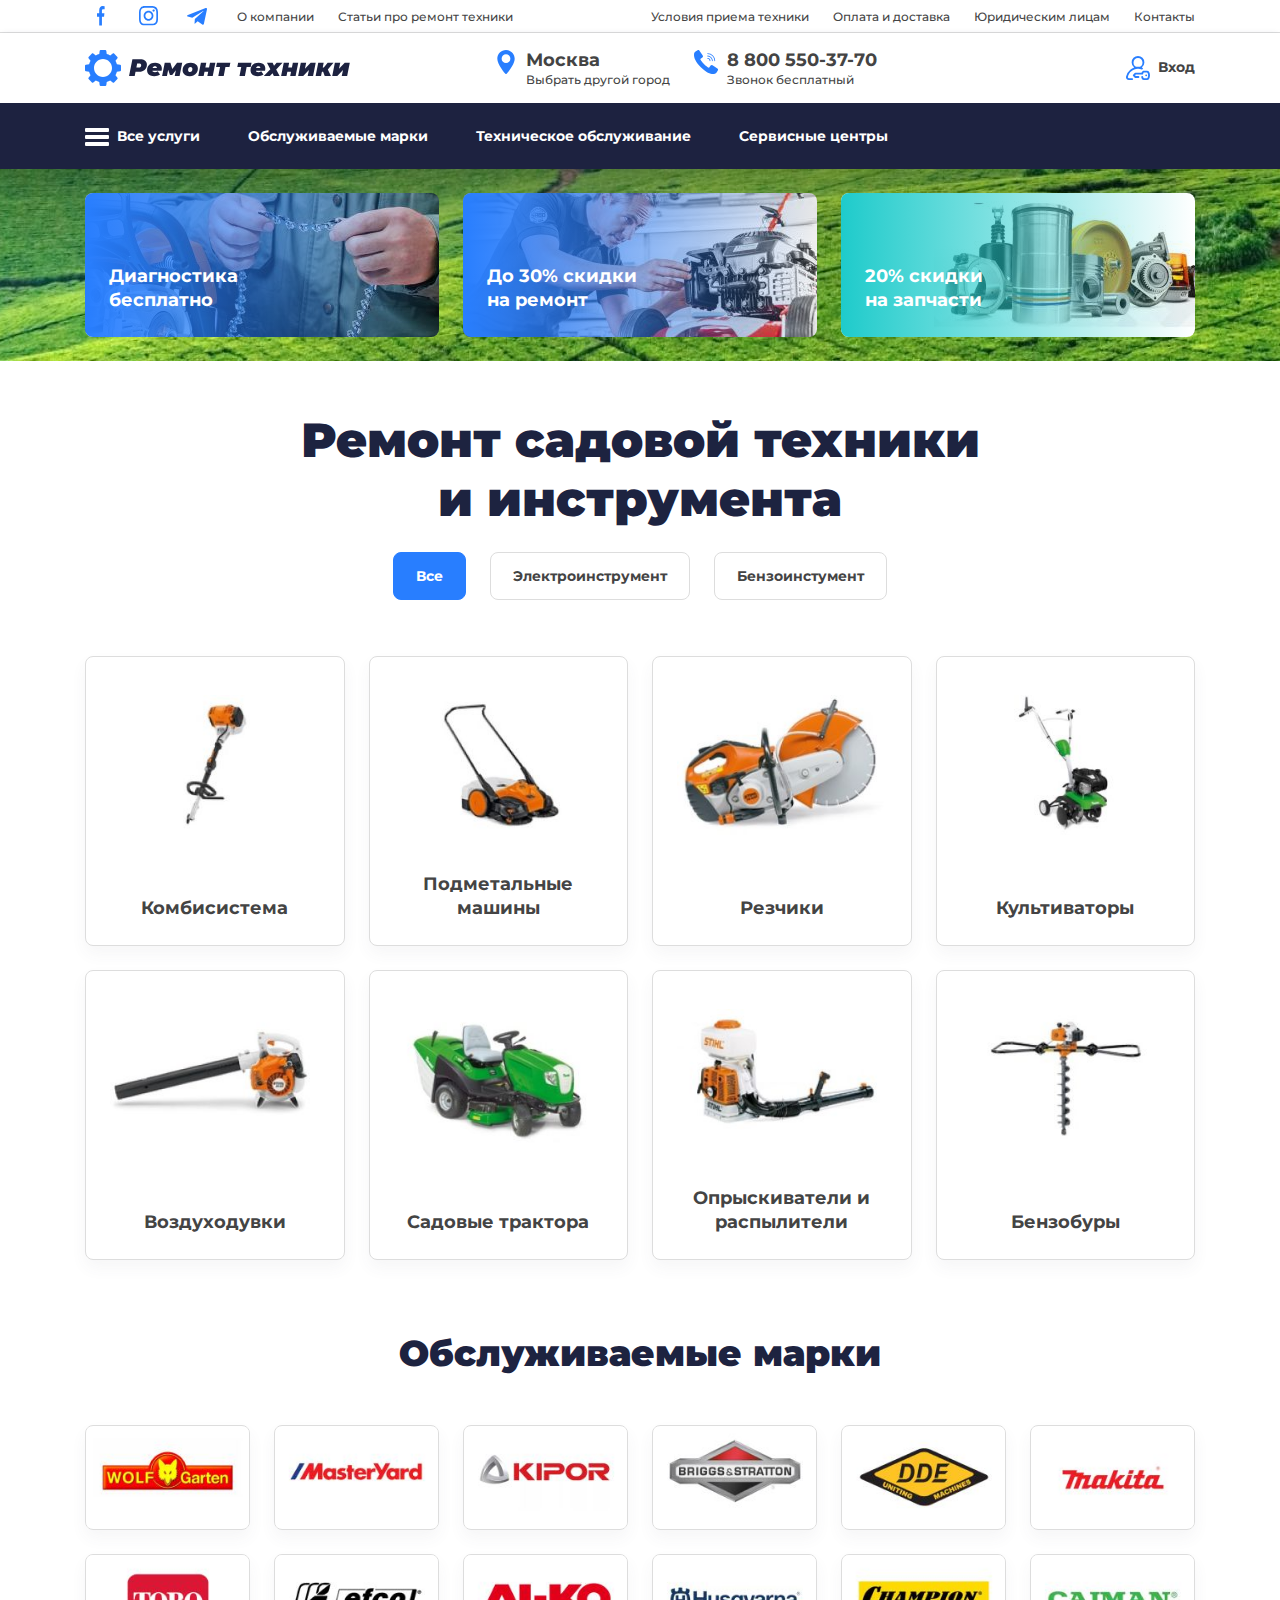
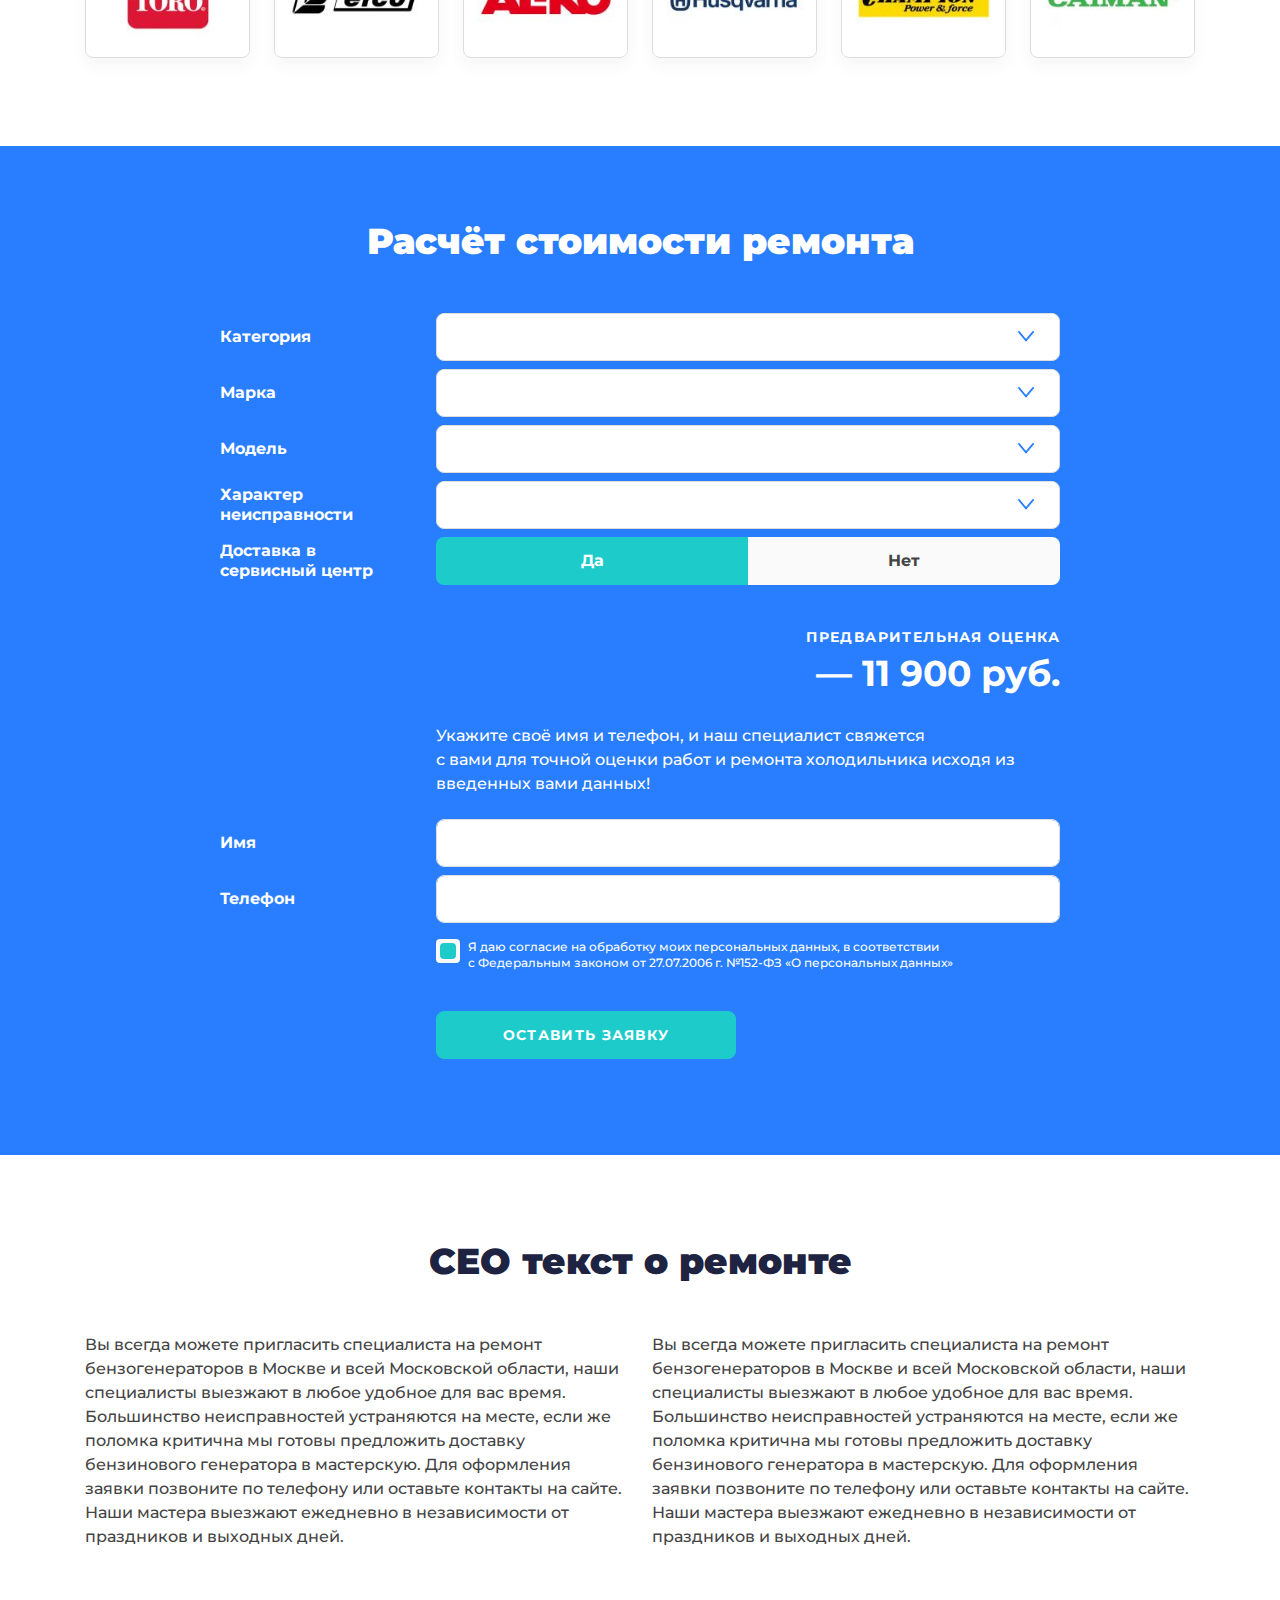
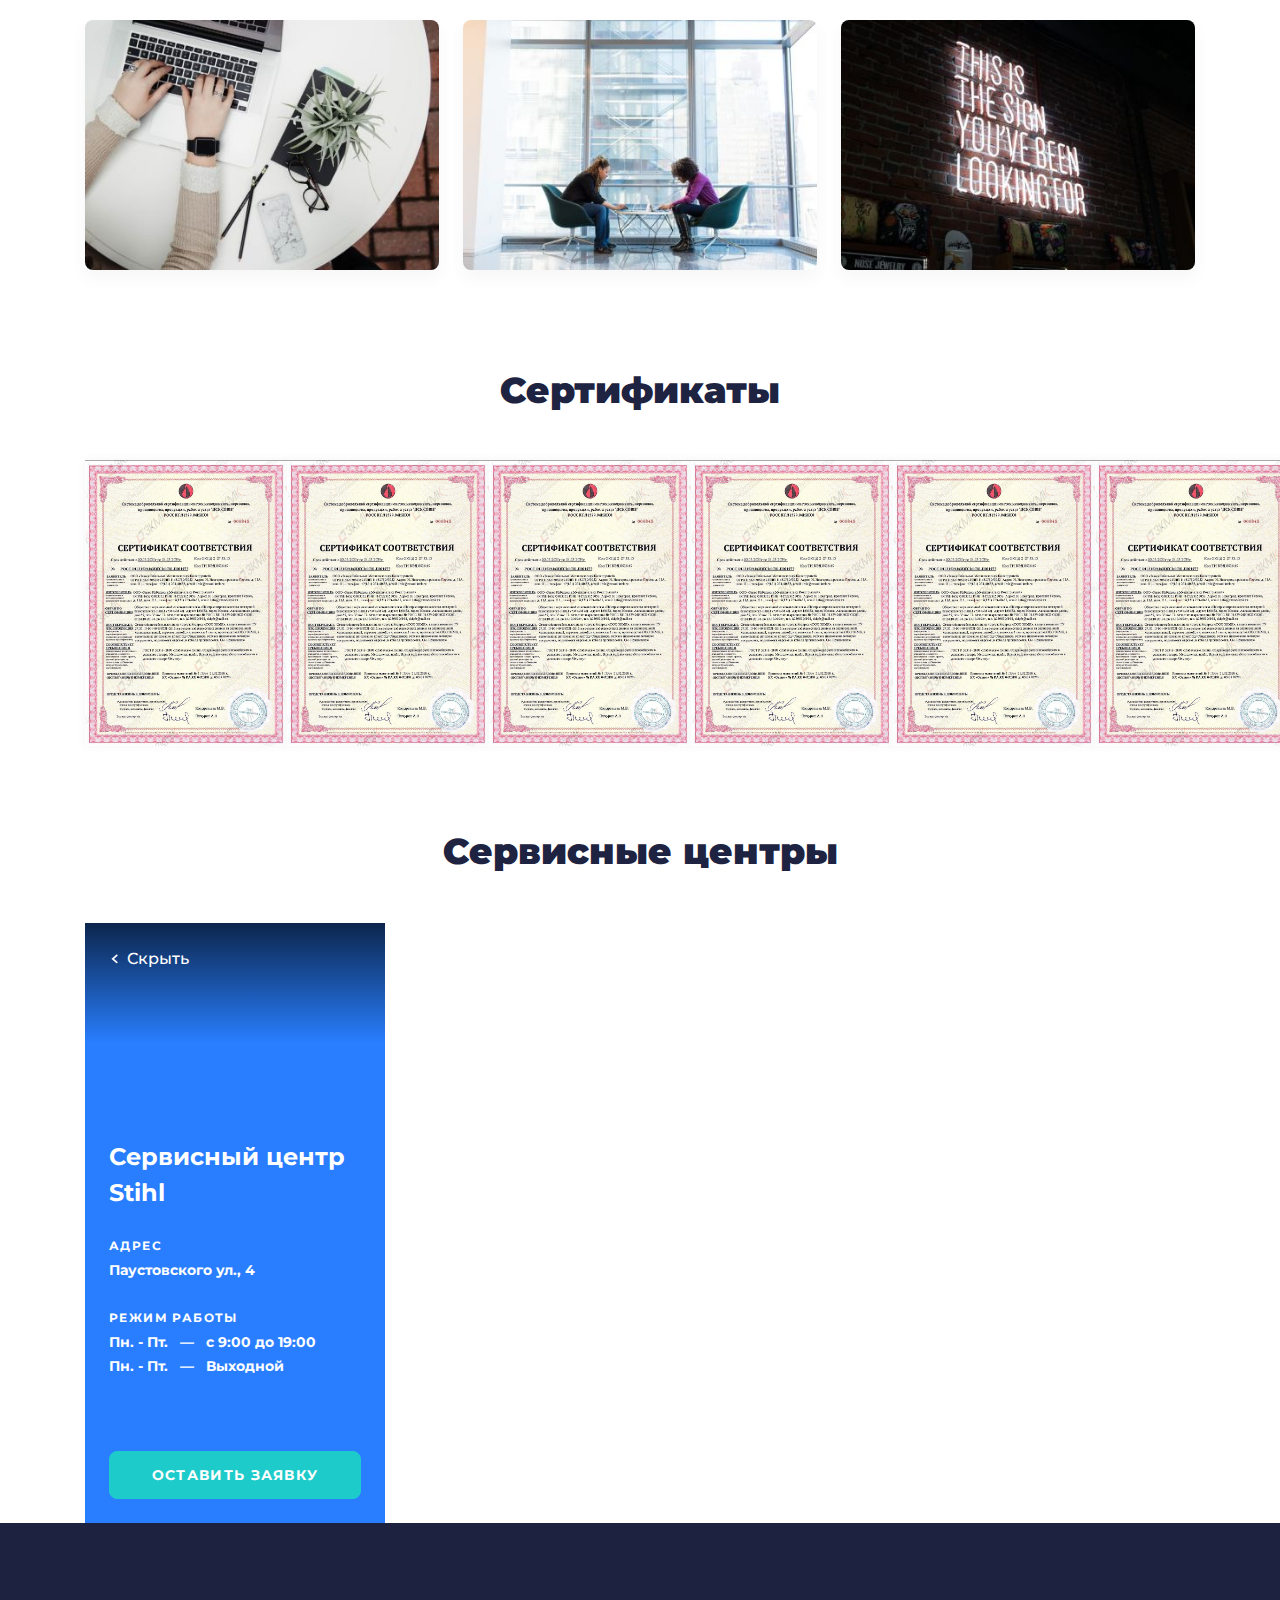
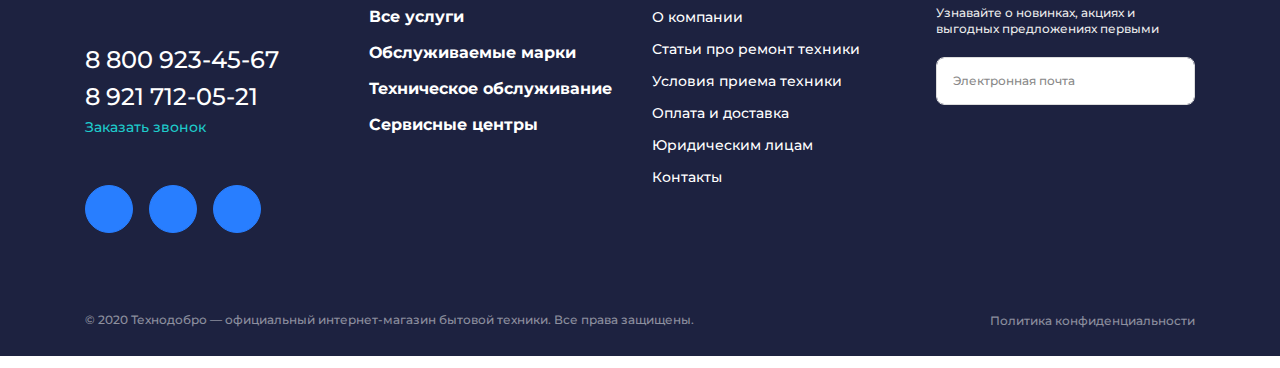
==== commit 12f84395: "made all pages" ====
--- a/public/index.html
+++ b/public/index.html
@@ -2,7 +2,7 @@
 <html lang="ru">
 	<head>
 		<meta charset="utf-8">
-		<title>title</title>
+		<title>index</title>
 		<meta name="description" content="о чем страница">
 		<meta http-equiv="X-UA-Compatible" content="IE=edge">
 		<meta name="viewport" content="width=device-width,initial-scale=1.0,  shrink-to-fit=no">
@@ -11,7 +11,7 @@
 <link href="https://fonts.googleapis.com/css2?family=Montserrat:wght@300;400;500;600;700;800;900&display=swap" rel="stylesheet">
 		<link href="css/main.min.css" rel="stylesheet"/>
 	</head>
-	<body data-bg="01.png">
+	<body data-bg="index.png">
 		<div class="main-wrapper">
 			<div class="menu-mobile menu-mobile--js d-lg-none">
 				<div class="toggle-menu-mobile toggle-menu-mobile--js"><span></span>
@@ -313,12 +313,12 @@
 						<form>
 							<div class="form-wrap__top-items">
 								<div class="form-wrap__item">
-									<div class="form-wrap__row row align-items-center">
-										<div class="col-md-3">
+									<div class="form-wrap__row row">
+										<div class="form-wrap__left-col col-md-3">
 											<div class="form-wrap__title">Категория
 											</div>
 										</div>
-										<div class="col-md">
+										<div class="form-wrap__right-col col-md">
 											<div class="form-wrap__input-wrap form-group">
 												<select class="form-wrap__input form-select" name="select">
 													<option value=""></option>
@@ -333,12 +333,12 @@
 									</div>
 								</div>
 								<div class="form-wrap__item">
-									<div class="form-wrap__row row align-items-center">
-										<div class="col-md-3">
+									<div class="form-wrap__row row">
+										<div class="form-wrap__left-col col-md-3">
 											<div class="form-wrap__title">Марка
 											</div>
 										</div>
-										<div class="col-md">
+										<div class="form-wrap__right-col col-md">
 											<div class="form-wrap__input-wrap form-group">
 												<select class="form-wrap__input form-select" name="select">
 													<option value=""></option>
@@ -353,12 +353,12 @@
 									</div>
 								</div>
 								<div class="form-wrap__item">
-									<div class="form-wrap__row row align-items-center">
-										<div class="col-md-3">
+									<div class="form-wrap__row row">
+										<div class="form-wrap__left-col col-md-3">
 											<div class="form-wrap__title">Модель
 											</div>
 										</div>
-										<div class="col-md">
+										<div class="form-wrap__right-col col-md">
 											<div class="form-wrap__input-wrap form-group">
 												<select class="form-wrap__input form-select" name="select">
 													<option value=""></option>
@@ -373,12 +373,12 @@
 									</div>
 								</div>
 								<div class="form-wrap__item">
-									<div class="form-wrap__row row align-items-center">
-										<div class="col-md-3">
+									<div class="form-wrap__row row">
+										<div class="form-wrap__left-col col-md-3">
 											<div class="form-wrap__title">Характер неисправности
 											</div>
 										</div>
-										<div class="col-md">
+										<div class="form-wrap__right-col col-md">
 											<div class="form-wrap__input-wrap form-group">
 												<select class="form-wrap__input form-select" name="select">
 													<option value=""></option>
@@ -393,12 +393,12 @@
 									</div>
 								</div>
 								<div class="form-wrap__item">
-									<div class="form-wrap__row row align-items-center">
-										<div class="col-md-3">
+									<div class="form-wrap__row row">
+										<div class="form-wrap__left-col col-md-3">
 											<div class="form-wrap__title">Доставка в сервисный центр
 											</div>
 										</div>
-										<div class="col-md">
+										<div class="form-wrap__right-col col-md">
 											<label class="form-wrap__bool-chb">
 												<input class="invisible" type="checkbox" checked="checked"/><span class="bool-btn bool-btn--yes">Да</span><span class="bool-btn bool-btn--no">Нет</span>
 											</label>
@@ -413,19 +413,19 @@
 								</div>
 							</div>
 							<div class="form-wrap__row form-wrap__row--sm-txt row">
-								<div class="form-wrap__sm-txt-col col-md-9 ms-auto">
+								<div class="form-wrap__right-col col-md-9 ms-auto">
 									Укажите своё имя и телефон, и наш специалист свяжется
 									<br class="d-lg-block d-none"/>с вами для точной оценки работ и ремонта холодильника исходя из введенных вами данных!
 								</div>
 							</div>
 							<div class="form-wrap__bot-items">
 								<div class="form-wrap__item">
-									<div class="form-wrap__row row align-items-center">
-										<div class="col-md-3">
+									<div class="form-wrap__row row">
+										<div class="form-wrap__left-col col-md-3">
 											<div class="form-wrap__title">Имя
 											</div>
 										</div>
-										<div class="col-md">
+										<div class="form-wrap__right-col col-md">
 											<div class="form-wrap__input-wrap form-group"><input class="form-wrap__input form-control" name="text" type="text" placeholder=""/>
 											</div>
 											<!-- +e.input-wrap-->
@@ -433,12 +433,12 @@
 									</div>
 								</div>
 								<div class="form-wrap__item">
-									<div class="form-wrap__row row align-items-center">
-										<div class="col-md-3">
+									<div class="form-wrap__row row">
+										<div class="form-wrap__left-col col-md-3">
 											<div class="form-wrap__title">Телефон
 											</div>
 										</div>
-										<div class="col-md">
+										<div class="form-wrap__right-col col-md">
 											<div class="form-wrap__input-wrap form-group"><input class="form-wrap__input form-control" name="tel" type="tel" placeholder=""/>
 											</div>
 											<!-- +e.input-wrap-->
@@ -447,7 +447,7 @@
 								</div>
 							</div>
 							<div class="form-wrap__row form-wrap__row--policy row">
-								<div class="col-md-9 ms-auto">
+								<div class="form-wrap__right-col col-md-9 ms-auto">
 									<div class="form-wrap__policy">
 										<div class="form-wrap__p-row row">
 											<div class="col-auto">
@@ -462,8 +462,10 @@
 											</div>
 										</div>
 									</div>
-									<button class="form-wrap__btn" type="submit">Оставить заявку
-									</button>
+									<div class="form-wrap__btn-cont">
+										<button class="form-wrap__btn" type="submit">Оставить заявку
+										</button>
+									</div>
 								</div>
 							</div>
 						</form>
@@ -525,12 +527,46 @@
 			<!-- end sCerts-->
 			<!-- start sMap-->
 			<section class="sMap section" id="sMap">
-				<div class="container">
-					<div class="section-title text-center">
+				<div class="sMap__container container">
+					<div class="section-title">
 						<h2>Сервисные центры</h2>
 					</div>
-				</div>
-				<div class="sMap__img-stab"><img loading="lazy" src="img/@2x/sMap-stab.png" alt=""/>
+					<div class="sMap__map-cont">
+						<div class="sMap__map">
+							<div class="sMap__stab-img"><img loading="lazy" src="img/@2x/sMap-stab.png" alt=""/>
+							</div>
+						</div>
+						<div class="sMap__map-pp">
+							<div class="sMap__img-block">
+								<div class="sMap__bg"><img loading="lazy" src="img/@2x/sMap-pp-img.jpg" alt=""/>
+								</div>
+								<div class="sMap__hide">Скрыть
+								</div>
+							</div>
+							<div class="sMap__blue-box"><a class="sMap__name" href="#">Сервисный центр Stihl</a>
+								<div class="sMap__title">Адрес
+								</div>
+								<div class="sMap__addres">Паустовского ул., 4
+								</div>
+								<div class="sMap__title">Режим работы
+								</div>
+								<div class="sMap__shedule-wrap">
+									<div class="sMap__shedule-item">
+										<div class="sMap__days">Пн. - Пт.
+										</div>
+										<div class="sMap__val">с 9:00 до 19:00
+										</div>
+									</div>
+									<div class="sMap__shedule-item">
+										<div class="sMap__days">Пн. - Пт.
+										</div>
+										<div class="sMap__val">Выходной
+										</div>
+									</div>
+								</div><a class="sMap__btn" href="#">Оставить заявку</a>
+							</div>
+						</div>
+					</div>
 				</div>
 			</section>
 			<!-- end sMap-->
--- a/public/css/main.min.css
+++ b/public/css/main.min.css
@@ -1 +1 @@
-@charset "UTF-8";.not-selectable{-moz-user-select:none;-webkit-user-select:none;user-select:none}.carousel{position:relative;box-sizing:border-box}.carousel *,.carousel :after,.carousel :before{box-sizing:inherit}.carousel__viewport{position:relative;overflow:hidden;width:100%;height:100%}.carousel__track{display:flex}.carousel__slide{flex:0 0 auto;width:var(--carousel-slide-width,60%);max-width:100%;padding:1rem;position:relative;overflow-x:hidden;overflow-y:auto;overscroll-behavior:contain;-webkit-overflow-scrolling:touch;touch-action:pan-y}.carousel.has-dots{margin-bottom:calc(.5rem + 22px)}.carousel__dots{margin:0 auto;padding:0;position:absolute;top:calc(100% + .5rem);left:0;right:0;display:flex;justify-content:center;list-style:none;-webkit-user-select:none;-moz-user-select:none;user-select:none}.carousel__dots .carousel__dot{margin:0;padding:0;display:block;position:relative;width:22px;height:22px;cursor:pointer}.carousel__dots .carousel__dot:after{content:"";width:8px;height:8px;border-radius:50%;position:absolute;top:50%;left:50%;transform:translate(-50%,-50%);background-color:currentColor;opacity:.25;transition:opacity .15s ease-in-out}.carousel__dots .carousel__dot.is-selected:after{opacity:1}.carousel__button{width:var(--carousel-button-width,48px);height:var(--carousel-button-height,48px);padding:0;border:0;display:flex;justify-content:center;align-items:center;pointer-events:all;cursor:pointer;color:var(--carousel-button-color,currentColor);background:var(--carousel-button-bg,transparent);border-radius:var(--carousel-button-border-radius,50%);box-shadow:var(--carousel-button-shadow,none)}.carousel__button.is-next,.carousel__button.is-prev{position:absolute;top:50%;transform:translateY(-50%)}.carousel__button.is-prev{left:10px}.carousel__button.is-next{right:10px}.carousel__button[disabled]{cursor:default;opacity:.3}.carousel__button svg{width:var(--carousel-button-svg-width,24px);height:var(--carousel-button-svg-height,24px);fill:none;stroke:currentColor;stroke-width:var(--carousel-button-svg-stroke-width,1.5);stroke-linejoin:bevel;stroke-linecap:round;filter:var(--carousel-button-svg-filter,none);pointer-events:none}body.compensate-for-scrollbar{overflow:hidden!important;touch-action:none}.fancybox__container{position:fixed;top:0;left:0;bottom:0;right:0;margin:0;padding:env(safe-area-inset-top,0) env(safe-area-inset-right,0) env(safe-area-inset-bottom,0) env(safe-area-inset-left,0);box-sizing:border-box;display:flex;flex-direction:column;color:var(--fancybox-color,#fff);-webkit-tap-highlight-color:transparent;overflow:hidden;z-index:1050;outline:none;transform-origin:top left;--carousel-button-width:48px;--carousel-button-height:48px;--carousel-button-svg-width:24px;--carousel-button-svg-height:24px;--carousel-button-svg-stroke-width:2.5;--carousel-button-svg-filter:drop-shadow(1px 1px 1px rgba(0,0,0,0.4))}.fancybox__container *,.fancybox__container :after,.fancybox__container :before{box-sizing:inherit}.fancybox__container :focus{outline:thin dotted}body.is-using-mouse .fancybox__container :focus{outline:none}.fancybox__backdrop{position:absolute;top:0;right:0;bottom:0;left:0;z-index:-1;background:var(--fancybox-bg,rgba(24,24,27,.92))}.fancybox__carousel{position:relative;flex:1 1 auto;min-height:0;height:100%;z-index:10}.fancybox__carousel.has-dots{margin-bottom:calc(.5rem + 22px)}.fancybox__viewport{position:relative;width:100%;height:100%;overflow:visible;cursor:default}.fancybox__track{display:flex;height:100%}.fancybox__slide{flex:0 0 auto;width:100%;max-width:100%;margin:0;padding:64px;position:relative;overscroll-behavior:contain;display:flex;flex-direction:column;outline:0;overflow:auto;-webkit-overflow-scrolling:touch;--carousel-button-width:36px;--carousel-button-height:36px;--carousel-button-svg-width:22px;--carousel-button-svg-height:22px}.fancybox__slide:after,.fancybox__slide:before{content:"";flex:0 0 0;margin:auto}.fancybox__content{margin:0 env(safe-area-inset-right,0) 0 env(safe-area-inset-left,0);padding:36px;color:var(--fancybox-content-color,#374151);background:var(--fancybox-content-bg,#fff);position:relative;align-self:center;display:flex;flex-direction:column;z-index:20}.fancybox__caption{align-self:center;max-width:100%;margin:0;padding:1rem 0 0;line-height:1.375;color:var(--fancybox-color,currentColor);visibility:visible;cursor:auto;flex-shrink:0}.is-loading .fancybox__caption{visibility:hidden}.fancybox__container>.carousel__dots{top:100%;color:var(--fancybox-color,#fff)}.fancybox__nav .carousel__button{z-index:40}.fancybox__nav .carousel__button.is-next{right:8px}.fancybox__nav .carousel__button.is-prev{left:8px}.carousel__button.is-close{position:absolute;top:8px;right:8px;top:calc(env(safe-area-inset-top, 0px) + 8px);right:calc(env(safe-area-inset-right, 0px) + 8px);z-index:40}.fancybox__content>.carousel__button.is-close{position:absolute;top:-36px;right:0;color:var(--fancybox-color,#fff)}.fancybox__spinner{position:absolute;top:50%;left:50%;transform:translate(-50%,-50%);width:50px;height:50px;cursor:pointer;z-index:1053;color:var(--fancybox-color,currentColor)}.fancybox__spinner svg{-webkit-animation:fancybox-rotate 2s linear infinite;animation:fancybox-rotate 2s linear infinite;transform-origin:center center;position:absolute;top:0;right:0;bottom:0;left:0;margin:auto;width:100%;height:100%}.fancybox__spinner svg circle{fill:none;stroke-width:2.5;stroke-miterlimit:10;stroke-dasharray:1,200;stroke-dashoffset:0;-webkit-animation:fancybox-dash 1.5s ease-in-out infinite;animation:fancybox-dash 1.5s ease-in-out infinite;stroke-linecap:round;stroke:currentColor}@-webkit-keyframes fancybox-rotate{to{transform:rotate(1turn)}}@keyframes fancybox-rotate{to{transform:rotate(1turn)}}@-webkit-keyframes fancybox-dash{0%{stroke-dasharray:1,200;stroke-dashoffset:0}50%{stroke-dasharray:89,200;stroke-dashoffset:-35px}to{stroke-dasharray:89,200;stroke-dashoffset:-124px}}@keyframes fancybox-dash{0%{stroke-dasharray:1,200;stroke-dashoffset:0}50%{stroke-dasharray:89,200;stroke-dashoffset:-35px}to{stroke-dasharray:89,200;stroke-dashoffset:-124px}}.fancybox__container.is-animated[aria-hidden=false] .carousel__button.is-close,.fancybox__container.is-animated[aria-hidden=false] .carousel__dots,.fancybox__container.is-animated[aria-hidden=false] .fancybox__backdrop,.fancybox__container.is-animated[aria-hidden=false] .fancybox__caption,.fancybox__container.is-animated[aria-hidden=false] .fancybox__nav{transition:opacity var(--fancybox-ts,.25s) ease;opacity:var(--fancybox-opacity,1)}.fancybox__container.is-animated[aria-hidden=true] .carousel__button.is-close,.fancybox__container.is-animated[aria-hidden=true] .carousel__dots,.fancybox__container.is-animated[aria-hidden=true] .fancybox__backdrop,.fancybox__container.is-animated[aria-hidden=true] .fancybox__caption,.fancybox__container.is-animated[aria-hidden=true] .fancybox__nav{transition:opacity .2s ease;opacity:0}.fancybox-fadeIn{-webkit-animation:fancybox-fadeIn .2s ease both;animation:fancybox-fadeIn .2s ease both}.fancybox-fadeOut{-webkit-animation:fancybox-fadeOut .2s ease both;animation:fancybox-fadeOut .2s ease both}.fancybox-zoomInUp{-webkit-animation:fancybox-zoomInUp .2s ease both;animation:fancybox-zoomInUp .2s ease both}.fancybox-zoomOutDown{-webkit-animation:fancybox-zoomOutDown .2s ease both;animation:fancybox-zoomOutDown .2s ease both}.fancybox-throwOutUp{-webkit-animation:fancybox-throwOutUp .2s ease both;animation:fancybox-throwOutUp .2s ease both}.fancybox-throwOutDown{-webkit-animation:fancybox-throwOutDown .2s ease both;animation:fancybox-throwOutDown .2s ease both}@-webkit-keyframes fancybox-fadeIn{0%{opacity:0}to{opacity:1}}@keyframes fancybox-fadeIn{0%{opacity:0}to{opacity:1}}@-webkit-keyframes fancybox-fadeOut{to{opacity:0}}@keyframes fancybox-fadeOut{to{opacity:0}}@-webkit-keyframes fancybox-zoomInUp{0%{transform:scale(.97) translate3d(0,16px,0);opacity:0}to{transform:scale(1) translateZ(0);opacity:1}}@keyframes fancybox-zoomInUp{0%{transform:scale(.97) translate3d(0,16px,0);opacity:0}to{transform:scale(1) translateZ(0);opacity:1}}@-webkit-keyframes fancybox-zoomOutDown{to{transform:scale(.97) translate3d(0,16px,0);opacity:0}}@keyframes fancybox-zoomOutDown{to{transform:scale(.97) translate3d(0,16px,0);opacity:0}}@-webkit-keyframes fancybox-throwOutUp{20%{opacity:.5}to{transform:translate3d(0,-30%,0);opacity:0}}@keyframes fancybox-throwOutUp{20%{opacity:.5}to{transform:translate3d(0,-30%,0);opacity:0}}@-webkit-keyframes fancybox-throwOutDown{20%{opacity:.5}to{transform:translate3d(0,30%,0);opacity:0}}@keyframes fancybox-throwOutDown{20%{opacity:.5}to{transform:translate3d(0,30%,0);opacity:0}}.fancybox__carousel .carousel__slide{scrollbar-width:thin;scrollbar-color:#ccc hsla(0,0%,100%,.1)}.fancybox__carousel .carousel__slide::-webkit-scrollbar{width:8px;height:8px}.fancybox__carousel .carousel__slide::-webkit-scrollbar-track{background-color:hsla(0,0%,100%,.1)}.fancybox__carousel .carousel__slide::-webkit-scrollbar-thumb{background-color:#ccc;border-radius:2px;box-shadow:inset 0 0 4px rgba(0,0,0,.2)}.fancybox__carousel .is-draggable{cursor:move;cursor:-webkit-grab;cursor:grab}.fancybox__carousel .is-dragging{cursor:move;cursor:-webkit-grabbing;cursor:grabbing}.fancybox__carousel .carousel__slide:not(.has-image) .fancybox__content{cursor:auto}.fancybox__carousel .carousel__slide.can-zoom_in .fancybox__content{cursor:zoom-in}.fancybox__carousel .carousel__slide.can-zoom_out .fancybox__content{cursor:zoom-out}.fancybox__image{background:transparent;-webkit-user-select:none;-moz-user-select:none;user-select:none}.has-image .fancybox__content{padding:0;background:transparent}.is-closing .has-image .fancybox__content{overflow:visible}.has-image[data-image-fit=contain]{overflow:visible;touch-action:none}.has-image[data-image-fit=contain] .fancybox__content{min-height:1px}.has-image[data-image-fit=contain] .fancybox__image{max-width:100%;min-height:1px;-o-object-fit:contain;object-fit:contain;background:transparent}.has-image[data-image-fit=contain-w]{overflow-x:hidden;overflow-y:auto}.has-image[data-image-fit=contain-w] .fancybox__content{min-height:auto}.has-image[data-image-fit=contain-w] .fancybox__image{max-width:100%;height:auto}.has-image[data-image-fit=cover]{overflow:visible;touch-action:none}.has-image[data-image-fit=cover] .fancybox__content{min-height:1px;width:100%;height:100%}.has-image[data-image-fit=cover] .fancybox__image{width:100%;height:100%;min-height:1px;-o-object-fit:cover;object-fit:cover}.fancybox__carousel .fancybox__slide.has-html5video .fancybox__content,.fancybox__carousel .fancybox__slide.has-iframe .fancybox__content,.fancybox__carousel .fancybox__slide.has-map .fancybox__content,.fancybox__carousel .fancybox__slide.has-pdf .fancybox__content,.fancybox__carousel .fancybox__slide.has-video .fancybox__content{flex-shrink:1;min-height:1px;overflow:visible}.fancybox__carousel .fancybox__slide.has-iframe .fancybox__content,.fancybox__carousel .fancybox__slide.has-map .fancybox__content,.fancybox__carousel .fancybox__slide.has-pdf .fancybox__content{width:100%;height:80%}.fancybox__carousel .fancybox__slide.has-html5video .fancybox__content,.fancybox__carousel .fancybox__slide.has-video .fancybox__content{width:960px;height:540px;max-width:100%;max-height:100%}.fancybox__carousel .fancybox__slide.has-html5video .fancybox__content,.fancybox__carousel .fancybox__slide.has-map .fancybox__content,.fancybox__carousel .fancybox__slide.has-pdf .fancybox__content,.fancybox__carousel .fancybox__slide.has-video .fancybox__content{padding:0;background:rgba(24,24,27,.9);color:#fff}.fancybox__carousel .fancybox__slide.has-map .fancybox__content{background:#e5e3df}.fancybox__html5video,.fancybox__iframe{border:0;display:block;height:100%;width:100%;background:transparent}.fancybox-placeholder{position:absolute;width:1px;height:1px;padding:0;margin:-1px;overflow:hidden;clip:rect(0,0,0,0);white-space:nowrap;border-width:0}.fancybox__thumbs{flex:0 0 auto;position:relative;padding:0 3px}.fancybox__container.is-animated[aria-hidden=true] .fancybox__thumbs{transition:unset;opacity:0}.fancybox__container.is-animated[aria-hidden=false] .fancybox__thumbs{transition:opacity var(--fancybox-ts,.25s) ease-in;opacity:var(--fancybox-opacity,1)}.fancybox__thumbs .carousel__slide{flex:0 0 auto;width:var(--fancybox-thumbs-width,96px);margin:0;padding:8px 3px;box-sizing:content-box;display:flex;align-items:center;justify-content:center;overflow:visible;cursor:pointer}.fancybox__thumbs .carousel__slide.is-nav-selected:after{content:"";position:absolute;top:0;left:3px;right:3px;bottom:3px;border-bottom:3px solid}.fancybox__thumbs .carousel__slide>*{pointer-events:none;-webkit-user-select:none;-moz-user-select:none;user-select:none}.fancybox__thumb{position:relative;width:100%;padding-top:calc(100%/var(--fancybox-thumbs-ratio, 1.5));background-size:cover;background-position:50%;background-color:hsla(0,0%,100%,.1);background-repeat:no-repeat}@font-face{font-family:swiper-icons;src:url("data:application/font-woff;charset=utf-8;base64, [base64]//wADZ2x5ZgAAAywAAADMAAAD2MHtryVoZWFkAAABbAAAADAAAAA2E2+eoWhoZWEAAAGcAAAAHwAAACQC9gDzaG10eAAAAigAAAAZAAAArgJkABFsb2NhAAAC0AAAAFoAAABaFQAUGG1heHAAAAG8AAAAHwAAACAAcABAbmFtZQAAA/gAAAE5AAACXvFdBwlwb3N0AAAFNAAAAGIAAACE5s74hXjaY2BkYGAAYpf5Hu/j+W2+MnAzMYDAzaX6QjD6/4//Bxj5GA8AuRwMYGkAPywL13jaY2BkYGA88P8Agx4j+/8fQDYfA1AEBWgDAIB2BOoAeNpjYGRgYNBh4GdgYgABEMnIABJzYNADCQAACWgAsQB42mNgYfzCOIGBlYGB0YcxjYGBwR1Kf2WQZGhhYGBiYGVmgAFGBiQQkOaawtDAoMBQxXjg/wEGPcYDDA4wNUA2CCgwsAAAO4EL6gAAeNpj2M0gyAACqxgGNWBkZ2D4/wMA+xkDdgAAAHjaY2BgYGaAYBkGRgYQiAHyGMF8FgYHIM3DwMHABGQrMOgyWDLEM1T9/w8UBfEMgLzE////P/5//f/V/xv+r4eaAAeMbAxwIUYmIMHEgKYAYjUcsDAwsLKxc3BycfPw8jEQA/[base64]/uznmfPFBNODM2K7MTQ45YEAZqGP81AmGGcF3iPqOop0r1SPTaTbVkfUe4HXj97wYE+yNwWYxwWu4v1ugWHgo3S1XdZEVqWM7ET0cfnLGxWfkgR42o2PvWrDMBSFj/IHLaF0zKjRgdiVMwScNRAoWUoH78Y2icB/yIY09An6AH2Bdu/UB+yxopYshQiEvnvu0dURgDt8QeC8PDw7Fpji3fEA4z/PEJ6YOB5hKh4dj3EvXhxPqH/SKUY3rJ7srZ4FZnh1PMAtPhwP6fl2PMJMPDgeQ4rY8YT6Gzao0eAEA409DuggmTnFnOcSCiEiLMgxCiTI6Cq5DZUd3Qmp10vO0LaLTd2cjN4fOumlc7lUYbSQcZFkutRG7g6JKZKy0RmdLY680CDnEJ+UMkpFFe1RN7nxdVpXrC4aTtnaurOnYercZg2YVmLN/d/gczfEimrE/fs/bOuq29Zmn8tloORaXgZgGa78yO9/cnXm2BpaGvq25Dv9S4E9+5SIc9PqupJKhYFSSl47+Qcr1mYNAAAAeNptw0cKwkAAAMDZJA8Q7OUJvkLsPfZ6zFVERPy8qHh2YER+3i/BP83vIBLLySsoKimrqKqpa2hp6+jq6RsYGhmbmJqZSy0sraxtbO3sHRydnEMU4uR6yx7JJXveP7WrDycAAAAAAAH//wACeNpjYGRgYOABYhkgZgJCZgZNBkYGLQZtIJsFLMYAAAw3ALgAeNolizEKgDAQBCchRbC2sFER0YD6qVQiBCv/H9ezGI6Z5XBAw8CBK/m5iQQVauVbXLnOrMZv2oLdKFa8Pjuru2hJzGabmOSLzNMzvutpB3N42mNgZGBg4GKQYzBhYMxJLMlj4GBgAYow/P/PAJJhLM6sSoWKfWCAAwDAjgbRAAB42mNgYGBkAIIbCZo5IPrmUn0hGA0AO8EFTQAA") format("woff");font-weight:400;font-style:normal}:root{--swiper-theme-color:#007aff}.swiper-container{margin-left:auto;margin-right:auto;position:relative;overflow:hidden;list-style:none;padding:0;z-index:1}.swiper-container-vertical>.swiper-wrapper{flex-direction:column}.swiper-wrapper{position:relative;width:100%;height:100%;z-index:1;display:flex;transition-property:transform;box-sizing:content-box}.swiper-container-android .swiper-slide,.swiper-wrapper{transform:translateZ(0)}.swiper-container-multirow>.swiper-wrapper{flex-wrap:wrap}.swiper-container-multirow-column>.swiper-wrapper{flex-wrap:wrap;flex-direction:column}.swiper-container-free-mode>.swiper-wrapper{transition-timing-function:ease-out;margin:0 auto}.swiper-container-pointer-events{touch-action:pan-y}.swiper-container-pointer-events.swiper-container-vertical{touch-action:pan-x}.swiper-slide{flex-shrink:0;width:100%;height:100%;position:relative;transition-property:transform}.swiper-slide-invisible-blank{visibility:hidden}.swiper-container-autoheight,.swiper-container-autoheight .swiper-slide{height:auto}.swiper-container-autoheight .swiper-wrapper{align-items:flex-start;transition-property:transform,height}.swiper-container-3d{perspective:1200px}.swiper-container-3d .swiper-cube-shadow,.swiper-container-3d .swiper-slide,.swiper-container-3d .swiper-slide-shadow-bottom,.swiper-container-3d .swiper-slide-shadow-left,.swiper-container-3d .swiper-slide-shadow-right,.swiper-container-3d .swiper-slide-shadow-top,.swiper-container-3d .swiper-wrapper{transform-style:preserve-3d}.swiper-container-3d .swiper-slide-shadow-bottom,.swiper-container-3d .swiper-slide-shadow-left,.swiper-container-3d .swiper-slide-shadow-right,.swiper-container-3d .swiper-slide-shadow-top{position:absolute;left:0;top:0;width:100%;height:100%;pointer-events:none;z-index:10}.swiper-container-3d .swiper-slide-shadow-left{background-image:linear-gradient(270deg,rgba(0,0,0,.5),transparent)}.swiper-container-3d .swiper-slide-shadow-right{background-image:linear-gradient(90deg,rgba(0,0,0,.5),transparent)}.swiper-container-3d .swiper-slide-shadow-top{background-image:linear-gradient(0deg,rgba(0,0,0,.5),transparent)}.swiper-container-3d .swiper-slide-shadow-bottom{background-image:linear-gradient(180deg,rgba(0,0,0,.5),transparent)}.swiper-container-css-mode>.swiper-wrapper{overflow:auto;scrollbar-width:none;-ms-overflow-style:none}.swiper-container-css-mode>.swiper-wrapper::-webkit-scrollbar{display:none}.swiper-container-css-mode>.swiper-wrapper>.swiper-slide{scroll-snap-align:start start}.swiper-container-horizontal.swiper-container-css-mode>.swiper-wrapper{scroll-snap-type:x mandatory}.swiper-container-vertical.swiper-container-css-mode>.swiper-wrapper{scroll-snap-type:y mandatory}.icon{display:inline-block;width:1em;height:1em;fill:currentColor}.icon-burger{font-size:1.8rem;width:1.33333em}.icon-chevron-left{font-size:1.8rem;width:.72222em}.icon-chevron-right{font-size:1.8rem;width:.66667em}.icon-cross{font-size:1.8rem;width:1em}.icon-fb,.icon-inst{font-size:3.2rem;width:1em}.icon-login,.icon-logo{font-size:2.4rem;width:1em}.icon-tel{font-size:2.4rem;width:1.04167em}.icon-tg{font-size:3.2rem;width:1em}:root{--bs-white:#fff;--bs-black:#000;--bs-primary:#287eff;--bs-secondary:#6c757d;--bs-success:#198754;--bs-info:#1ecbcb;--bs-warning:#ffc107;--bs-danger:#dc3545;--bs-light:#f8f9fa;--bs-dark:#444;--bs-font-sans-serif:"Montserrat",system-ui,-apple-system,"Segoe UI",Roboto,"Helvetica Neue",Arial,"Noto Sans","Liberation Sans",sans-serif,"Apple Color Emoji","Segoe UI Emoji","Segoe UI Symbol","Noto Color Emoji";--bs-font-monospace:SFMono-Regular,Menlo,Monaco,Consolas,"Liberation Mono","Courier New",monospace;--bs-gradient:linear-gradient(180deg,hsla(0,0%,100%,0.15),hsla(0,0%,100%,0))}*,:after,:before{box-sizing:border-box}body{margin:0;font-family:var(--bs-font-sans-serif);font-size:1rem;font-weight:500;line-height:1.5;color:#444;background-color:#fff;-webkit-text-size-adjust:100%;-webkit-tap-highlight-color:rgba(0,0,0,0)}hr{margin:1rem 0;color:inherit;background-color:currentColor;border:0;opacity:.25}hr:not([size]){height:1px}.h1,.h2,.h3,.h4,.h5,.h6,h1,h2,h3,h4,h5,h6{margin-top:0;margin-bottom:.5rem;font-weight:900;line-height:1.2;color:#1d2340}.h1,h1{font-size:calc(1.425rem + 2.1vw)}.h2,h2{font-size:calc(1.35rem + 1.2vw)}.h3,h3{font-size:calc(1.3rem + .6vw)}.h4,h4{font-size:calc(1.275rem + .3vw)}.h5,h5{font-size:1.25rem}.h6,h6{font-size:1rem}p{margin-top:0;margin-bottom:1rem}abbr[data-bs-original-title],abbr[title]{-webkit-text-decoration:underline dotted;text-decoration:underline dotted;cursor:help;-webkit-text-decoration-skip-ink:none;text-decoration-skip-ink:none}address{margin-bottom:1rem;font-style:normal;line-height:inherit}ol,ul{padding-left:2rem}dl,ol,ul{margin-top:0;margin-bottom:1rem}ol ol,ol ul,ul ol,ul ul{margin-bottom:0}dt{font-weight:700}dd{margin-bottom:.5rem;margin-left:0}blockquote{margin:0 0 1rem}b,strong{font-weight:bolder}.small,small{font-size:.875em}.mark,mark{padding:.2em;background-color:#fcf8e3}sub,sup{position:relative;font-size:.75em;line-height:0;vertical-align:baseline}sub{bottom:-.25em}sup{top:-.5em}a{color:#287eff;text-decoration:underline}a:hover{color:#2065cc}a:not([href]):not([class]),a:not([href]):not([class]):hover{color:inherit;text-decoration:none}code,kbd,pre,samp{font-family:var(--bs-font-monospace);font-size:1em;direction:ltr;unicode-bidi:bidi-override}pre{display:block;margin-top:0;margin-bottom:1rem;overflow:auto;font-size:.875em}pre code{font-size:inherit;color:inherit;word-break:normal}code{font-size:.875em;color:#d63384;word-wrap:break-word}a>code{color:inherit}kbd{padding:.2rem .4rem;font-size:.875em;color:#fff;background-color:#444;border-radius:.2rem}kbd kbd{padding:0;font-size:1em;font-weight:700}figure{margin:0 0 1rem}img,svg{vertical-align:middle}table{caption-side:bottom;border-collapse:collapse}caption{padding-top:.5rem;padding-bottom:.5rem;color:#6c757d;text-align:left}th{text-align:inherit;text-align:-webkit-match-parent}tbody,td,tfoot,th,thead,tr{border:0 solid;border-color:inherit}label{display:inline-block}button{border-radius:0}button:focus:not(:focus-visible){outline:0}button,input,optgroup,select,textarea{margin:0;font-family:inherit;font-size:inherit;line-height:inherit}button,select{text-transform:none}[role=button]{cursor:pointer}select{word-wrap:normal}select:disabled{opacity:1}[list]::-webkit-calendar-picker-indicator{display:none}[type=button],[type=reset],[type=submit],button{-webkit-appearance:button}[type=button]:not(:disabled),[type=reset]:not(:disabled),[type=submit]:not(:disabled),button:not(:disabled){cursor:pointer}::-moz-focus-inner{padding:0;border-style:none}textarea{resize:vertical}fieldset{min-width:0;padding:0;margin:0;border:0}legend{float:left;width:100%;padding:0;margin-bottom:.5rem;font-size:calc(1.275rem + .3vw);line-height:inherit}legend+*{clear:left}::-webkit-datetime-edit-day-field,::-webkit-datetime-edit-fields-wrapper,::-webkit-datetime-edit-hour-field,::-webkit-datetime-edit-minute,::-webkit-datetime-edit-month-field,::-webkit-datetime-edit-text,::-webkit-datetime-edit-year-field{padding:0}::-webkit-inner-spin-button{height:auto}[type=search]{outline-offset:-2px;-webkit-appearance:textfield}::-webkit-search-decoration{-webkit-appearance:none}::-webkit-color-swatch-wrapper{padding:0}::file-selector-button{font:inherit}::-webkit-file-upload-button{font:inherit;-webkit-appearance:button}output{display:inline-block}iframe{border:0}summary{display:list-item;cursor:pointer}progress{vertical-align:baseline}[hidden]{display:none!important}.lead{font-size:1.25rem;font-weight:300}.display-1{font-size:calc(1.625rem + 4.5vw)}.display-1,.display-2{font-weight:300;line-height:1.2}.display-2{font-size:calc(1.575rem + 3.9vw)}.display-3{font-size:calc(1.525rem + 3.3vw)}.display-3,.display-4{font-weight:300;line-height:1.2}.display-4{font-size:calc(1.475rem + 2.7vw)}.display-5{font-size:calc(1.425rem + 2.1vw)}.display-5,.display-6{font-weight:300;line-height:1.2}.display-6{font-size:calc(1.375rem + 1.5vw)}.list-inline,.list-unstyled{padding-left:0;list-style:none}.list-inline-item{display:inline-block}.list-inline-item:not(:last-child){margin-right:.5rem}.initialism{font-size:.875em;text-transform:uppercase}.blockquote{margin-bottom:1rem;font-size:1.25rem}.blockquote>:last-child{margin-bottom:0}.blockquote-footer{margin-top:-1rem;margin-bottom:1rem;font-size:.875em;color:#6c757d}.blockquote-footer:before{content:"\2014\00A0"}.container,.container-fluid,.container-lg,.container-md,.container-sm,.container-xl,.container-xxl{width:100%;padding-right:var(--bs-gutter-x,15px);padding-left:var(--bs-gutter-x,15px);margin-right:auto;margin-left:auto}.row{--bs-gutter-x:30px;--bs-gutter-y:0;display:flex;flex-wrap:wrap;margin-top:calc(var(--bs-gutter-y)*-1);margin-right:calc(var(--bs-gutter-x)*-0.5);margin-left:calc(var(--bs-gutter-x)*-0.5)}.row>*{flex-shrink:0;width:100%;max-width:100%;padding-right:calc(var(--bs-gutter-x)*0.5);padding-left:calc(var(--bs-gutter-x)*0.5);margin-top:var(--bs-gutter-y)}.col{flex:1 0 0%}.row-cols-auto>*{flex:0 0 auto;width:auto}.row-cols-1>*{flex:0 0 auto;width:100%}.row-cols-2>*{flex:0 0 auto;width:50%}.row-cols-3>*{flex:0 0 auto;width:33.33333%}.row-cols-4>*{flex:0 0 auto;width:25%}.row-cols-5>*{flex:0 0 auto;width:20%}.row-cols-6>*{flex:0 0 auto;width:16.66667%}.col-auto{flex:0 0 auto;width:auto}.col-1{flex:0 0 auto;width:8.33333%}.col-2{flex:0 0 auto;width:16.66667%}.col-3{flex:0 0 auto;width:25%}.col-4{flex:0 0 auto;width:33.33333%}.col-5{flex:0 0 auto;width:41.66667%}.col-6{flex:0 0 auto;width:50%}.col-7{flex:0 0 auto;width:58.33333%}.col-8{flex:0 0 auto;width:66.66667%}.col-9{flex:0 0 auto;width:75%}.col-10{flex:0 0 auto;width:83.33333%}.col-11{flex:0 0 auto;width:91.66667%}.col-12{flex:0 0 auto;width:100%}.offset-1{margin-left:8.33333%}.offset-2{margin-left:16.66667%}.offset-3{margin-left:25%}.offset-4{margin-left:33.33333%}.offset-5{margin-left:41.66667%}.offset-6{margin-left:50%}.offset-7{margin-left:58.33333%}.offset-8{margin-left:66.66667%}.offset-9{margin-left:75%}.offset-10{margin-left:83.33333%}.offset-11{margin-left:91.66667%}.g-0,.gx-0{--bs-gutter-x:0}.g-0,.gy-0{--bs-gutter-y:0}.g-1,.gx-1{--bs-gutter-x:0.25rem}.g-1,.gy-1{--bs-gutter-y:0.25rem}.g-2,.gx-2{--bs-gutter-x:0.5rem}.g-2,.gy-2{--bs-gutter-y:0.5rem}.g-3,.gx-3{--bs-gutter-x:1rem}.g-3,.gy-3{--bs-gutter-y:1rem}.g-4,.gx-4{--bs-gutter-x:1.5rem}.g-4,.gy-4{--bs-gutter-y:1.5rem}.g-5,.gx-5{--bs-gutter-x:3rem}.g-5,.gy-5{--bs-gutter-y:3rem}.form-label{margin-bottom:.5rem}.col-form-label{padding-top:calc(.875rem + 1px);padding-bottom:calc(.875rem + 1px);margin-bottom:0;font-size:inherit;line-height:1.5}.col-form-label-lg{padding-top:calc(.5rem + 1px);padding-bottom:calc(.5rem + 1px);font-size:1.25rem}.col-form-label-sm{padding-top:calc(.25rem + 1px);padding-bottom:calc(.25rem + 1px);font-size:.875rem}.form-text{margin-top:.25rem;font-size:.875em;color:#6c757d}.form-control{display:block;width:100%;padding:.875rem 1rem;font-size:.75rem;font-weight:500;line-height:1.5;color:#444;background-color:#fff;background-clip:padding-box;border:1px solid #ddd;-webkit-appearance:none;-moz-appearance:none;appearance:none;border-radius:.5rem;transition:border-color .15s ease-in-out,box-shadow .15s ease-in-out}.form-control[type=file]{overflow:hidden}.form-control[type=file]:not(:disabled):not([readonly]){cursor:pointer}.form-control:focus{color:#444;background-color:#fff;border-color:#94bfff;outline:0;box-shadow:0 0 0 .25rem rgba(40,126,255,.25)}.form-control::-webkit-date-and-time-value{height:1.5em}.form-control::-moz-placeholder{color:#888;opacity:1}.form-control::placeholder{color:#888;opacity:1}.form-control:disabled,.form-control[readonly]{background-color:#e9ecef;opacity:1}.form-control::file-selector-button{padding:.875rem 1rem;margin:-.875rem -1rem;-webkit-margin-end:1rem;margin-inline-end:1rem;color:#444;background-color:#e9ecef;pointer-events:none;border:0 solid;border-color:inherit;border-inline-end-width:1px;border-radius:0;transition:color .15s ease-in-out,background-color .15s ease-in-out,border-color .15s ease-in-out,box-shadow .15s ease-in-out}.form-control:hover:not(:disabled):not([readonly])::file-selector-button{background-color:#dde0e3}.form-control::-webkit-file-upload-button{padding:.875rem 1rem;margin:-.875rem -1rem;-webkit-margin-end:1rem;margin-inline-end:1rem;color:#444;background-color:#e9ecef;pointer-events:none;border:0 solid;border-color:inherit;border-inline-end-width:1px;border-radius:0;-webkit-transition:color .15s ease-in-out,background-color .15s ease-in-out,border-color .15s ease-in-out,box-shadow .15s ease-in-out;transition:color .15s ease-in-out,background-color .15s ease-in-out,border-color .15s ease-in-out,box-shadow .15s ease-in-out}.form-control:hover:not(:disabled):not([readonly])::-webkit-file-upload-button{background-color:#dde0e3}.form-control-plaintext{display:block;width:100%;padding:.875rem 0;margin-bottom:0;line-height:1.5;color:#444;background-color:transparent;border:solid transparent;border-width:1px 0}.form-control-plaintext.form-control-lg,.form-control-plaintext.form-control-sm{padding-right:0;padding-left:0}.form-control-sm{min-height:calc(1.5em + .5rem + 2px);padding:.25rem .5rem;font-size:.875rem;border-radius:.2rem}.form-control-sm::file-selector-button{padding:.25rem .5rem;margin:-.25rem -.5rem;-webkit-margin-end:.5rem;margin-inline-end:.5rem}.form-control-sm::-webkit-file-upload-button{padding:.25rem .5rem;margin:-.25rem -.5rem;-webkit-margin-end:.5rem;margin-inline-end:.5rem}.form-control-lg{min-height:calc(1.5em + 1rem + 2px);padding:.5rem 1rem;font-size:1.25rem;border-radius:.3rem}.form-control-lg::file-selector-button{padding:.5rem 1rem;margin:-.5rem -1rem;-webkit-margin-end:1rem;margin-inline-end:1rem}.form-control-lg::-webkit-file-upload-button{padding:.5rem 1rem;margin:-.5rem -1rem;-webkit-margin-end:1rem;margin-inline-end:1rem}textarea.form-control{min-height:calc(1.5em + 1.75rem + 2px)}textarea.form-control-sm{min-height:calc(1.5em + .5rem + 2px)}textarea.form-control-lg{min-height:calc(1.5em + 1rem + 2px)}.form-control-color{max-width:3rem;height:auto;padding:.875rem}.form-control-color:not(:disabled):not([readonly]){cursor:pointer}.form-control-color::-moz-color-swatch{height:1.5em;border-radius:.5rem}.form-control-color::-webkit-color-swatch{height:1.5em;border-radius:.5rem}.form-select,.select2-container--default .select2-selection--single{display:block;width:100%;padding:.875rem 3rem .875rem 1rem;-moz-padding-start:calc(1rem - 3px);font-size:.75rem;font-weight:500;line-height:1.5;color:#444;background-color:#fff;background-image:url("data:image/svg+xml;charset=utf-8,%3Csvg xmlns='http://www.w3.org/2000/svg' viewBox='0 0 16 16'%3E%3Cpath fill='none' stroke='%23343a40' stroke-linecap='round' stroke-linejoin='round' stroke-width='2' d='M2 5l6 6 6-6'/%3E%3C/svg%3E");background-position:right 1rem center;background-size:16px 12px;border:1px solid #ddd;border-radius:.5rem;transition:border-color .15s ease-in-out,box-shadow .15s ease-in-out;-webkit-appearance:none;-moz-appearance:none;appearance:none}.form-select:focus,.select2-container--default .select2-selection--single:focus{border-color:#94bfff;outline:0;box-shadow:0 0 0 .25rem rgba(40,126,255,.25)}.form-select[multiple],.form-select[size]:not([size="1"]),.select2-container--default .select2-selection--single[multiple],.select2-container--default .select2-selection--single[size]:not([size="1"]){padding-right:1rem;background-image:none}.form-select:disabled,.select2-container--default .select2-selection--single:disabled{background-color:#e9ecef}.form-select:-moz-focusring,.select2-container--default .select2-selection--single:-moz-focusring{color:transparent;text-shadow:0 0 0 #444}.form-select-sm{padding-top:.25rem;padding-bottom:.25rem;padding-left:.5rem;font-size:.875rem}.form-select-lg{padding-top:.5rem;padding-bottom:.5rem;padding-left:1rem;font-size:1.25rem}.form-check{display:block;min-height:1.5rem;padding-left:1.5em;margin-bottom:.125rem}.form-check .form-check-input{float:left;margin-left:-1.5em}.form-check-input{width:1em;height:1em;margin-top:.25em;vertical-align:top;background-color:#fff;background-repeat:no-repeat;background-position:50%;background-size:contain;border:1px solid rgba(0,0,0,.25);-webkit-appearance:none;-moz-appearance:none;appearance:none;-webkit-print-color-adjust:exact;color-adjust:exact}.form-check-input[type=checkbox]{border-radius:.25em}.form-check-input[type=radio]{border-radius:50%}.form-check-input:active{filter:brightness(90%)}.form-check-input:focus{border-color:#94bfff;outline:0;box-shadow:0 0 0 .25rem rgba(40,126,255,.25)}.form-check-input:checked{background-color:#287eff;border-color:#287eff}.form-check-input:checked[type=checkbox]{background-image:url("data:image/svg+xml;charset=utf-8,%3Csvg xmlns='http://www.w3.org/2000/svg' viewBox='0 0 20 20'%3E%3Cpath fill='none' stroke='%23fff' stroke-linecap='round' stroke-linejoin='round' stroke-width='3' d='M6 10l3 3 6-6'/%3E%3C/svg%3E")}.form-check-input:checked[type=radio]{background-image:url("data:image/svg+xml;charset=utf-8,%3Csvg xmlns='http://www.w3.org/2000/svg' viewBox='-4 -4 8 8'%3E%3Ccircle r='2' fill='%23fff'/%3E%3C/svg%3E")}.form-check-input[type=checkbox]:indeterminate{background-color:#287eff;border-color:#287eff;background-image:url("data:image/svg+xml;charset=utf-8,%3Csvg xmlns='http://www.w3.org/2000/svg' viewBox='0 0 20 20'%3E%3Cpath fill='none' stroke='%23fff' stroke-linecap='round' stroke-linejoin='round' stroke-width='3' d='M6 10h8'/%3E%3C/svg%3E")}.form-check-input:disabled{pointer-events:none;filter:none;opacity:.5}.form-check-input:disabled~.form-check-label,.form-check-input[disabled]~.form-check-label{opacity:.5}.form-switch{padding-left:2.5em}.form-switch .form-check-input{width:2em;margin-left:-2.5em;background-image:url("data:image/svg+xml;charset=utf-8,%3Csvg xmlns='http://www.w3.org/2000/svg' viewBox='-4 -4 8 8'%3E%3Ccircle r='3' fill='rgba(0, 0, 0, 0.25)'/%3E%3C/svg%3E");background-position:0;border-radius:2em;transition:background-position .15s ease-in-out}.form-switch .form-check-input:focus{background-image:url("data:image/svg+xml;charset=utf-8,%3Csvg xmlns='http://www.w3.org/2000/svg' viewBox='-4 -4 8 8'%3E%3Ccircle r='3' fill='%2394bfff'/%3E%3C/svg%3E")}.form-switch .form-check-input:checked{background-position:100%;background-image:url("data:image/svg+xml;charset=utf-8,%3Csvg xmlns='http://www.w3.org/2000/svg' viewBox='-4 -4 8 8'%3E%3Ccircle r='3' fill='%23fff'/%3E%3C/svg%3E")}.form-check-inline{display:inline-block;margin-right:1rem}.btn-check{position:absolute;clip:rect(0,0,0,0);pointer-events:none}.btn-check:disabled+.btn,.btn-check:disabled+.footer__arrow,.btn-check:disabled+.footer__soc-item,.btn-check:disabled+.menu-mobile__catalog-btn,.btn-check:disabled+.sTags__close-btn,.btn-check[disabled]+.btn,.btn-check[disabled]+.footer__arrow,.btn-check[disabled]+.footer__soc-item,.btn-check[disabled]+.menu-mobile__catalog-btn,.btn-check[disabled]+.sTags__close-btn,.sCalc .btn-check:disabled+.form-wrap__btn,.sCalc .btn-check[disabled]+.form-wrap__btn{pointer-events:none;filter:none;opacity:.65}.form-range{width:100%;height:1.5rem;padding:0;background-color:transparent;-webkit-appearance:none;-moz-appearance:none;appearance:none}.form-range:focus{outline:0}.form-range:focus::-webkit-slider-thumb{box-shadow:0 0 0 1px #fff,0 0 0 .25rem rgba(40,126,255,.25)}.form-range:focus::-moz-range-thumb{box-shadow:0 0 0 1px #fff,0 0 0 .25rem rgba(40,126,255,.25)}.form-range::-moz-focus-outer{border:0}.form-range::-webkit-slider-thumb{width:1rem;height:1rem;margin-top:-.25rem;background-color:#287eff;border:0;border-radius:1rem;-webkit-transition:background-color .15s ease-in-out,border-color .15s ease-in-out,box-shadow .15s ease-in-out;transition:background-color .15s ease-in-out,border-color .15s ease-in-out,box-shadow .15s ease-in-out;-webkit-appearance:none;appearance:none}.form-range::-webkit-slider-thumb:active{background-color:#bfd8ff}.form-range::-webkit-slider-runnable-track{width:100%;height:.5rem;color:transparent;cursor:pointer;background-color:#dee2e6;border-color:transparent;border-radius:1rem}.form-range::-moz-range-thumb{width:1rem;height:1rem;background-color:#287eff;border:0;border-radius:1rem;-moz-transition:background-color .15s ease-in-out,border-color .15s ease-in-out,box-shadow .15s ease-in-out;transition:background-color .15s ease-in-out,border-color .15s ease-in-out,box-shadow .15s ease-in-out;-moz-appearance:none;appearance:none}.form-range::-moz-range-thumb:active{background-color:#bfd8ff}.form-range::-moz-range-track{width:100%;height:.5rem;color:transparent;cursor:pointer;background-color:#dee2e6;border-color:transparent;border-radius:1rem}.form-range:disabled{pointer-events:none}.form-range:disabled::-webkit-slider-thumb{background-color:#ddd}.form-range:disabled::-moz-range-thumb{background-color:#ddd}.form-floating{position:relative}.form-floating>.form-control,.form-floating>.form-select,.select2-container--default .form-floating>.select2-selection--single{height:calc(3.5rem + 2px);line-height:1.25}.form-floating>label{position:absolute;top:0;left:0;height:100%;padding:1rem;pointer-events:none;border:1px solid transparent;transform-origin:0 0;transition:opacity .1s ease-in-out,transform .1s ease-in-out}.form-floating>.form-control{padding:1rem}.form-floating>.form-control::-moz-placeholder{color:transparent}.form-floating>.form-control::placeholder{color:transparent}.form-floating>.form-control:not(:-moz-placeholder-shown){padding-top:1.625rem;padding-bottom:.625rem}.form-floating>.form-control:focus,.form-floating>.form-control:not(:placeholder-shown){padding-top:1.625rem;padding-bottom:.625rem}.form-floating>.form-control:-webkit-autofill{padding-top:1.625rem;padding-bottom:.625rem}.form-floating>.form-select,.select2-container--default .form-floating>.select2-selection--single{padding-top:1.625rem;padding-bottom:.625rem}.form-floating>.form-control:not(:-moz-placeholder-shown)~label{opacity:.65;transform:scale(.85) translateY(-.5rem) translateX(.15rem)}.form-floating>.form-control:focus~label,.form-floating>.form-control:not(:placeholder-shown)~label,.form-floating>.form-select~label,.select2-container--default .form-floating>.select2-selection--single~label{opacity:.65;transform:scale(.85) translateY(-.5rem) translateX(.15rem)}.form-floating>.form-control:-webkit-autofill~label{opacity:.65;transform:scale(.85) translateY(-.5rem) translateX(.15rem)}.input-group{position:relative;display:flex;flex-wrap:wrap;align-items:stretch;width:100%}.input-group>.form-control,.input-group>.form-select,.select2-container--default .input-group>.select2-selection--single{position:relative;flex:1 1 auto;width:1%;min-width:0}.input-group>.form-control:focus,.input-group>.form-select:focus,.select2-container--default .input-group>.select2-selection--single:focus{z-index:3}.input-group .btn,.input-group .footer__arrow,.input-group .footer__soc-item,.input-group .menu-mobile__catalog-btn,.input-group .sCalc .form-wrap__btn,.input-group .sTags__close-btn,.sCalc .input-group .form-wrap__btn{position:relative;z-index:2}.input-group .btn:focus,.input-group .footer__arrow:focus,.input-group .footer__soc-item:focus,.input-group .menu-mobile__catalog-btn:focus,.input-group .sCalc .form-wrap__btn:focus,.input-group .sTags__close-btn:focus,.sCalc .input-group .form-wrap__btn:focus{z-index:3}.input-group-text{display:flex;align-items:center;padding:.875rem 1rem;font-size:.75rem;font-weight:500;line-height:1.5;color:#444;text-align:center;white-space:nowrap;background-color:#e9ecef;border:1px solid #ddd;border-radius:.5rem}.input-group-lg>.btn,.input-group-lg>.footer__arrow,.input-group-lg>.footer__soc-item,.input-group-lg>.form-control,.input-group-lg>.form-select,.input-group-lg>.input-group-text,.input-group-lg>.menu-mobile__catalog-btn,.input-group-lg>.sTags__close-btn,.sCalc .input-group-lg>.form-wrap__btn,.select2-container--default .input-group-lg>.select2-selection--single{padding:.5rem 1rem;font-size:1.25rem;border-radius:.3rem}.input-group-sm>.btn,.input-group-sm>.footer__arrow,.input-group-sm>.footer__soc-item,.input-group-sm>.form-control,.input-group-sm>.form-select,.input-group-sm>.input-group-text,.input-group-sm>.menu-mobile__catalog-btn,.input-group-sm>.sTags__close-btn,.sCalc .input-group-sm>.form-wrap__btn,.select2-container--default .input-group-sm>.select2-selection--single{padding:.25rem .5rem;font-size:.875rem;border-radius:.2rem}.input-group-lg>.form-select,.input-group-sm>.form-select,.select2-container--default .input-group-lg>.select2-selection--single,.select2-container--default .input-group-sm>.select2-selection--single{padding-right:4rem}.input-group.has-validation>.dropdown-toggle:nth-last-child(n+4),.input-group.has-validation>:nth-last-child(n+3):not(.dropdown-toggle):not(.dropdown-menu),.input-group:not(.has-validation)>.dropdown-toggle:nth-last-child(n+3),.input-group:not(.has-validation)>:not(:last-child):not(.dropdown-toggle):not(.dropdown-menu){border-top-right-radius:0;border-bottom-right-radius:0}.input-group>:not(:first-child):not(.dropdown-menu):not(.valid-tooltip):not(.valid-feedback):not(.invalid-tooltip):not(.invalid-feedback){margin-left:-1px;border-top-left-radius:0;border-bottom-left-radius:0}.valid-feedback{display:none;width:100%;margin-top:.25rem;font-size:.875em;color:#198754}.valid-tooltip{position:absolute;top:100%;z-index:5;display:none;max-width:100%;padding:.25rem .5rem;margin-top:.1rem;font-size:.875rem;color:#fff;background-color:rgba(25,135,84,.9);border-radius:.5rem}.is-valid~.valid-feedback,.is-valid~.valid-tooltip,.was-validated :valid~.valid-feedback,.was-validated :valid~.valid-tooltip{display:block}.form-control.is-valid,.was-validated .form-control:valid{border-color:#198754;padding-right:calc(1.5em + 1.75rem);background-image:url("data:image/svg+xml;charset=utf-8,%3Csvg xmlns='http://www.w3.org/2000/svg' viewBox='0 0 8 8'%3E%3Cpath fill='%23198754' d='M2.3 6.73L.6 4.53c-.4-1.04.46-1.4 1.1-.8l1.1 1.4 3.4-3.8c.6-.63 1.6-.27 1.2.7l-4 4.6c-.43.5-.8.4-1.1.1z'/%3E%3C/svg%3E");background-repeat:no-repeat;background-position:right calc(.375em + .4375rem) center;background-size:calc(.75em + .875rem) calc(.75em + .875rem)}.form-control.is-valid:focus,.was-validated .form-control:valid:focus{border-color:#198754;box-shadow:0 0 0 .25rem rgba(25,135,84,.25)}.was-validated textarea.form-control:valid,textarea.form-control.is-valid{padding-right:calc(1.5em + 1.75rem);background-position:top calc(.375em + .4375rem) right calc(.375em + .4375rem)}.form-select.is-valid,.select2-container--default .is-valid.select2-selection--single,.select2-container--default .was-validated .select2-selection--single:valid,.was-validated .form-select:valid,.was-validated .select2-container--default .select2-selection--single:valid{border-color:#198754}.form-select.is-valid:not([multiple]):not([size]),.form-select.is-valid:not([multiple])[size="1"],.select2-container--default .is-valid.select2-selection--single:not([multiple]):not([size]),.select2-container--default .is-valid.select2-selection--single:not([multiple])[size="1"],.select2-container--default .was-validated .select2-selection--single:valid:not([multiple]):not([size]),.select2-container--default .was-validated .select2-selection--single:valid:not([multiple])[size="1"],.was-validated .form-select:valid:not([multiple]):not([size]),.was-validated .form-select:valid:not([multiple])[size="1"],.was-validated .select2-container--default .select2-selection--single:valid:not([multiple]):not([size]),.was-validated .select2-container--default .select2-selection--single:valid:not([multiple])[size="1"]{padding-right:5.5rem;background-image:url("data:image/svg+xml;charset=utf-8,%3Csvg xmlns='http://www.w3.org/2000/svg' viewBox='0 0 16 16'%3E%3Cpath fill='none' stroke='%23343a40' stroke-linecap='round' stroke-linejoin='round' stroke-width='2' d='M2 5l6 6 6-6'/%3E%3C/svg%3E"),url("data:image/svg+xml;charset=utf-8,%3Csvg xmlns='http://www.w3.org/2000/svg' viewBox='0 0 8 8'%3E%3Cpath fill='%23198754' d='M2.3 6.73L.6 4.53c-.4-1.04.46-1.4 1.1-.8l1.1 1.4 3.4-3.8c.6-.63 1.6-.27 1.2.7l-4 4.6c-.43.5-.8.4-1.1.1z'/%3E%3C/svg%3E");background-position:right 1rem center,center right 3rem;background-size:16px 12px,calc(.75em + .875rem) calc(.75em + .875rem)}.form-select.is-valid:focus,.select2-container--default .is-valid.select2-selection--single:focus,.select2-container--default .was-validated .select2-selection--single:valid:focus,.was-validated .form-select:valid:focus,.was-validated .select2-container--default .select2-selection--single:valid:focus{border-color:#198754;box-shadow:0 0 0 .25rem rgba(25,135,84,.25)}.form-check-input.is-valid,.was-validated .form-check-input:valid{border-color:#198754}.form-check-input.is-valid:checked,.was-validated .form-check-input:valid:checked{background-color:#198754}.form-check-input.is-valid:focus,.was-validated .form-check-input:valid:focus{box-shadow:0 0 0 .25rem rgba(25,135,84,.25)}.form-check-input.is-valid~.form-check-label,.was-validated .form-check-input:valid~.form-check-label{color:#198754}.form-check-inline .form-check-input~.valid-feedback{margin-left:.5em}.input-group .form-control.is-valid,.input-group .form-select.is-valid,.input-group .select2-container--default .is-valid.select2-selection--single,.select2-container--default .input-group .is-valid.select2-selection--single,.select2-container--default .was-validated .input-group .select2-selection--single:valid,.was-validated .input-group .form-control:valid,.was-validated .input-group .form-select:valid,.was-validated .input-group .select2-container--default .select2-selection--single:valid{z-index:1}.input-group .form-control.is-valid:focus,.input-group .form-select.is-valid:focus,.input-group .select2-container--default .is-valid.select2-selection--single:focus,.select2-container--default .input-group .is-valid.select2-selection--single:focus,.select2-container--default .was-validated .input-group .select2-selection--single:valid:focus,.was-validated .input-group .form-control:valid:focus,.was-validated .input-group .form-select:valid:focus,.was-validated .input-group .select2-container--default .select2-selection--single:valid:focus{z-index:3}.invalid-feedback{display:none;width:100%;margin-top:.25rem;font-size:.875em;color:#dc3545}.invalid-tooltip{position:absolute;top:100%;z-index:5;display:none;max-width:100%;padding:.25rem .5rem;margin-top:.1rem;font-size:.875rem;color:#fff;background-color:rgba(220,53,69,.9);border-radius:.5rem}.is-invalid~.invalid-feedback,.is-invalid~.invalid-tooltip,.was-validated :invalid~.invalid-feedback,.was-validated :invalid~.invalid-tooltip{display:block}.form-control.is-invalid,.was-validated .form-control:invalid{border-color:#dc3545;padding-right:calc(1.5em + 1.75rem);background-image:url("data:image/svg+xml;charset=utf-8,%3Csvg xmlns='http://www.w3.org/2000/svg' width='12' height='12' fill='none' stroke='%23dc3545'%3E%3Ccircle cx='6' cy='6' r='4.5'/%3E%3Cpath stroke-linejoin='round' d='M5.8 3.6h.4L6 6.5z'/%3E%3Ccircle cx='6' cy='8.2' r='.6' fill='%23dc3545' stroke='none'/%3E%3C/svg%3E");background-repeat:no-repeat;background-position:right calc(.375em + .4375rem) center;background-size:calc(.75em + .875rem) calc(.75em + .875rem)}.form-control.is-invalid:focus,.was-validated .form-control:invalid:focus{border-color:#dc3545;box-shadow:0 0 0 .25rem rgba(220,53,69,.25)}.was-validated textarea.form-control:invalid,textarea.form-control.is-invalid{padding-right:calc(1.5em + 1.75rem);background-position:top calc(.375em + .4375rem) right calc(.375em + .4375rem)}.form-select.is-invalid,.select2-container--default .is-invalid.select2-selection--single,.select2-container--default .was-validated .select2-selection--single:invalid,.was-validated .form-select:invalid,.was-validated .select2-container--default .select2-selection--single:invalid{border-color:#dc3545}.form-select.is-invalid:not([multiple]):not([size]),.form-select.is-invalid:not([multiple])[size="1"],.select2-container--default .is-invalid.select2-selection--single:not([multiple]):not([size]),.select2-container--default .is-invalid.select2-selection--single:not([multiple])[size="1"],.select2-container--default .was-validated .select2-selection--single:invalid:not([multiple]):not([size]),.select2-container--default .was-validated .select2-selection--single:invalid:not([multiple])[size="1"],.was-validated .form-select:invalid:not([multiple]):not([size]),.was-validated .form-select:invalid:not([multiple])[size="1"],.was-validated .select2-container--default .select2-selection--single:invalid:not([multiple]):not([size]),.was-validated .select2-container--default .select2-selection--single:invalid:not([multiple])[size="1"]{padding-right:5.5rem;background-image:url("data:image/svg+xml;charset=utf-8,%3Csvg xmlns='http://www.w3.org/2000/svg' viewBox='0 0 16 16'%3E%3Cpath fill='none' stroke='%23343a40' stroke-linecap='round' stroke-linejoin='round' stroke-width='2' d='M2 5l6 6 6-6'/%3E%3C/svg%3E"),url("data:image/svg+xml;charset=utf-8,%3Csvg xmlns='http://www.w3.org/2000/svg' width='12' height='12' fill='none' stroke='%23dc3545'%3E%3Ccircle cx='6' cy='6' r='4.5'/%3E%3Cpath stroke-linejoin='round' d='M5.8 3.6h.4L6 6.5z'/%3E%3Ccircle cx='6' cy='8.2' r='.6' fill='%23dc3545' stroke='none'/%3E%3C/svg%3E");background-position:right 1rem center,center right 3rem;background-size:16px 12px,calc(.75em + .875rem) calc(.75em + .875rem)}.form-select.is-invalid:focus,.select2-container--default .is-invalid.select2-selection--single:focus,.select2-container--default .was-validated .select2-selection--single:invalid:focus,.was-validated .form-select:invalid:focus,.was-validated .select2-container--default .select2-selection--single:invalid:focus{border-color:#dc3545;box-shadow:0 0 0 .25rem rgba(220,53,69,.25)}.form-check-input.is-invalid,.was-validated .form-check-input:invalid{border-color:#dc3545}.form-check-input.is-invalid:checked,.was-validated .form-check-input:invalid:checked{background-color:#dc3545}.form-check-input.is-invalid:focus,.was-validated .form-check-input:invalid:focus{box-shadow:0 0 0 .25rem rgba(220,53,69,.25)}.form-check-input.is-invalid~.form-check-label,.was-validated .form-check-input:invalid~.form-check-label{color:#dc3545}.form-check-inline .form-check-input~.invalid-feedback{margin-left:.5em}.input-group .form-control.is-invalid,.input-group .form-select.is-invalid,.input-group .select2-container--default .is-invalid.select2-selection--single,.select2-container--default .input-group .is-invalid.select2-selection--single,.select2-container--default .was-validated .input-group .select2-selection--single:invalid,.was-validated .input-group .form-control:invalid,.was-validated .input-group .form-select:invalid,.was-validated .input-group .select2-container--default .select2-selection--single:invalid{z-index:2}.input-group .form-control.is-invalid:focus,.input-group .form-select.is-invalid:focus,.input-group .select2-container--default .is-invalid.select2-selection--single:focus,.select2-container--default .input-group .is-invalid.select2-selection--single:focus,.select2-container--default .was-validated .input-group .select2-selection--single:invalid:focus,.was-validated .input-group .form-control:invalid:focus,.was-validated .input-group .form-select:invalid:focus,.was-validated .input-group .select2-container--default .select2-selection--single:invalid:focus{z-index:3}.btn,.footer__arrow,.footer__soc-item,.menu-mobile__catalog-btn,.sCalc .form-wrap__btn,.sTags__close-btn{display:inline-block;font-weight:400;line-height:1.5;color:#444;text-align:center;text-decoration:none;vertical-align:middle;cursor:pointer;-webkit-user-select:none;-moz-user-select:none;user-select:none;background-color:transparent;border:1px solid transparent;padding:.6875rem 1.4375rem;font-size:1rem;border-radius:.5rem;transition:color .15s ease-in-out,background-color .15s ease-in-out,border-color .15s ease-in-out,box-shadow .15s ease-in-out}.btn:hover,.footer__arrow:hover,.footer__soc-item:hover,.menu-mobile__catalog-btn:hover,.sCalc .form-wrap__btn:hover,.sTags__close-btn:hover{color:#444}.btn-check:focus+.btn,.btn-check:focus+.footer__arrow,.btn-check:focus+.footer__soc-item,.btn-check:focus+.menu-mobile__catalog-btn,.btn-check:focus+.sTags__close-btn,.btn:focus,.footer__arrow:focus,.footer__soc-item:focus,.menu-mobile__catalog-btn:focus,.sCalc .btn-check:focus+.form-wrap__btn,.sCalc .form-wrap__btn:focus,.sTags__close-btn:focus{outline:0;box-shadow:0 0 0 .25rem rgba(40,126,255,.25)}.btn.disabled,.btn:disabled,.disabled.footer__arrow,.disabled.footer__soc-item,.disabled.menu-mobile__catalog-btn,.disabled.sTags__close-btn,.footer__arrow:disabled,.footer__soc-item:disabled,.menu-mobile__catalog-btn:disabled,.sCalc .disabled.form-wrap__btn,.sCalc .form-wrap__btn:disabled,.sCalc fieldset:disabled .form-wrap__btn,.sTags__close-btn:disabled,fieldset:disabled .btn,fieldset:disabled .footer__arrow,fieldset:disabled .footer__soc-item,fieldset:disabled .menu-mobile__catalog-btn,fieldset:disabled .sCalc .form-wrap__btn,fieldset:disabled .sTags__close-btn{pointer-events:none;opacity:.65}.btn-primary,.footer__soc-item,.menu-mobile__catalog-btn{color:#000;background-color:#287eff;border-color:#287eff}.btn-primary:hover,.footer__soc-item:hover,.menu-mobile__catalog-btn:hover{color:#000;background-color:#4891ff;border-color:#3e8bff}.btn-check:focus+.btn-primary,.btn-check:focus+.footer__soc-item,.btn-check:focus+.menu-mobile__catalog-btn,.btn-primary:focus,.footer__soc-item:focus,.menu-mobile__catalog-btn:focus{color:#000;background-color:#4891ff;border-color:#3e8bff;box-shadow:0 0 0 .25rem rgba(34,107,217,.5)}.active.footer__soc-item,.active.menu-mobile__catalog-btn,.btn-check:active+.btn-primary,.btn-check:active+.footer__soc-item,.btn-check:active+.menu-mobile__catalog-btn,.btn-check:checked+.btn-primary,.btn-check:checked+.footer__soc-item,.btn-check:checked+.menu-mobile__catalog-btn,.btn-primary.active,.btn-primary:active,.footer__soc-item:active,.menu-mobile__catalog-btn:active,.show>.btn-primary.dropdown-toggle,.show>.dropdown-toggle.footer__soc-item,.show>.dropdown-toggle.menu-mobile__catalog-btn{color:#000;background-color:#5398ff;border-color:#3e8bff}.active.footer__soc-item:focus,.active.menu-mobile__catalog-btn:focus,.btn-check:active+.btn-primary:focus,.btn-check:active+.footer__soc-item:focus,.btn-check:active+.menu-mobile__catalog-btn:focus,.btn-check:checked+.btn-primary:focus,.btn-check:checked+.footer__soc-item:focus,.btn-check:checked+.menu-mobile__catalog-btn:focus,.btn-primary.active:focus,.btn-primary:active:focus,.footer__soc-item:active:focus,.menu-mobile__catalog-btn:active:focus,.show>.btn-primary.dropdown-toggle:focus,.show>.dropdown-toggle.footer__soc-item:focus,.show>.dropdown-toggle.menu-mobile__catalog-btn:focus{box-shadow:0 0 0 .25rem rgba(34,107,217,.5)}.btn-primary.disabled,.btn-primary:disabled,.disabled.footer__soc-item,.disabled.menu-mobile__catalog-btn,.footer__soc-item:disabled,.menu-mobile__catalog-btn:disabled{color:#000;background-color:#287eff;border-color:#287eff}.btn-secondary{color:#fff;background-color:#6c757d;border-color:#6c757d}.btn-check:focus+.btn-secondary,.btn-secondary:focus,.btn-secondary:hover{color:#fff;background-color:#5c636a;border-color:#565e64}.btn-check:focus+.btn-secondary,.btn-secondary:focus{box-shadow:0 0 0 .25rem rgba(130,138,145,.5)}.btn-check:active+.btn-secondary,.btn-check:checked+.btn-secondary,.btn-secondary.active,.btn-secondary:active,.show>.btn-secondary.dropdown-toggle{color:#fff;background-color:#565e64;border-color:#51585e}.btn-check:active+.btn-secondary:focus,.btn-check:checked+.btn-secondary:focus,.btn-secondary.active:focus,.btn-secondary:active:focus,.show>.btn-secondary.dropdown-toggle:focus{box-shadow:0 0 0 .25rem rgba(130,138,145,.5)}.btn-secondary.disabled,.btn-secondary:disabled{color:#fff;background-color:#6c757d;border-color:#6c757d}.btn-success{color:#fff;background-color:#198754;border-color:#198754}.btn-check:focus+.btn-success,.btn-success:focus,.btn-success:hover{color:#fff;background-color:#157347;border-color:#146c43}.btn-check:focus+.btn-success,.btn-success:focus{box-shadow:0 0 0 .25rem rgba(60,153,110,.5)}.btn-check:active+.btn-success,.btn-check:checked+.btn-success,.btn-success.active,.btn-success:active,.show>.btn-success.dropdown-toggle{color:#fff;background-color:#146c43;border-color:#13653f}.btn-check:active+.btn-success:focus,.btn-check:checked+.btn-success:focus,.btn-success.active:focus,.btn-success:active:focus,.show>.btn-success.dropdown-toggle:focus{box-shadow:0 0 0 .25rem rgba(60,153,110,.5)}.btn-success.disabled,.btn-success:disabled{color:#fff;background-color:#198754;border-color:#198754}.btn-info,.sCalc .form-wrap__btn,.sTags__close-btn{color:#000;background-color:#1ecbcb;border-color:#1ecbcb}.btn-info:hover,.sCalc .form-wrap__btn:hover,.sTags__close-btn:hover{color:#000;background-color:#40d3d3;border-color:#35d0d0}.btn-check:focus+.btn-info,.btn-check:focus+.sTags__close-btn,.btn-info:focus,.sCalc .btn-check:focus+.form-wrap__btn,.sCalc .form-wrap__btn:focus,.sTags__close-btn:focus{color:#000;background-color:#40d3d3;border-color:#35d0d0;box-shadow:0 0 0 .25rem rgba(26,173,173,.5)}.active.sTags__close-btn,.btn-check:active+.btn-info,.btn-check:active+.sTags__close-btn,.btn-check:checked+.btn-info,.btn-check:checked+.sTags__close-btn,.btn-info.active,.btn-info:active,.sCalc .active.form-wrap__btn,.sCalc .btn-check:active+.form-wrap__btn,.sCalc .btn-check:checked+.form-wrap__btn,.sCalc .form-wrap__btn:active,.sCalc .show>.dropdown-toggle.form-wrap__btn,.show>.btn-info.dropdown-toggle,.show>.dropdown-toggle.sTags__close-btn,.sTags__close-btn:active{color:#000;background-color:#4bd5d5;border-color:#35d0d0}.active.sTags__close-btn:focus,.btn-check:active+.btn-info:focus,.btn-check:active+.sTags__close-btn:focus,.btn-check:checked+.btn-info:focus,.btn-check:checked+.sTags__close-btn:focus,.btn-info.active:focus,.btn-info:active:focus,.sCalc .active.form-wrap__btn:focus,.sCalc .btn-check:active+.form-wrap__btn:focus,.sCalc .btn-check:checked+.form-wrap__btn:focus,.sCalc .form-wrap__btn:active:focus,.sCalc .show>.dropdown-toggle.form-wrap__btn:focus,.show>.btn-info.dropdown-toggle:focus,.show>.dropdown-toggle.sTags__close-btn:focus,.sTags__close-btn:active:focus{box-shadow:0 0 0 .25rem rgba(26,173,173,.5)}.btn-info.disabled,.btn-info:disabled,.disabled.sTags__close-btn,.sCalc .disabled.form-wrap__btn,.sCalc .form-wrap__btn:disabled,.sTags__close-btn:disabled{color:#000;background-color:#1ecbcb;border-color:#1ecbcb}.btn-warning{color:#000;background-color:#ffc107;border-color:#ffc107}.btn-check:focus+.btn-warning,.btn-warning:focus,.btn-warning:hover{color:#000;background-color:#ffca2c;border-color:#ffc720}.btn-check:focus+.btn-warning,.btn-warning:focus{box-shadow:0 0 0 .25rem rgba(217,164,6,.5)}.btn-check:active+.btn-warning,.btn-check:checked+.btn-warning,.btn-warning.active,.btn-warning:active,.show>.btn-warning.dropdown-toggle{color:#000;background-color:#ffcd39;border-color:#ffc720}.btn-check:active+.btn-warning:focus,.btn-check:checked+.btn-warning:focus,.btn-warning.active:focus,.btn-warning:active:focus,.show>.btn-warning.dropdown-toggle:focus{box-shadow:0 0 0 .25rem rgba(217,164,6,.5)}.btn-warning.disabled,.btn-warning:disabled{color:#000;background-color:#ffc107;border-color:#ffc107}.btn-danger{color:#fff;background-color:#dc3545;border-color:#dc3545}.btn-check:focus+.btn-danger,.btn-danger:focus,.btn-danger:hover{color:#fff;background-color:#bb2d3b;border-color:#b02a37}.btn-check:focus+.btn-danger,.btn-danger:focus{box-shadow:0 0 0 .25rem rgba(225,83,97,.5)}.btn-check:active+.btn-danger,.btn-check:checked+.btn-danger,.btn-danger.active,.btn-danger:active,.show>.btn-danger.dropdown-toggle{color:#fff;background-color:#b02a37;border-color:#a52834}.btn-check:active+.btn-danger:focus,.btn-check:checked+.btn-danger:focus,.btn-danger.active:focus,.btn-danger:active:focus,.show>.btn-danger.dropdown-toggle:focus{box-shadow:0 0 0 .25rem rgba(225,83,97,.5)}.btn-danger.disabled,.btn-danger:disabled{color:#fff;background-color:#dc3545;border-color:#dc3545}.btn-light{color:#000;background-color:#f8f9fa;border-color:#f8f9fa}.btn-check:focus+.btn-light,.btn-light:focus,.btn-light:hover{color:#000;background-color:#f9fafb;border-color:#f9fafb}.btn-check:focus+.btn-light,.btn-light:focus{box-shadow:0 0 0 .25rem rgba(211,212,213,.5)}.btn-check:active+.btn-light,.btn-check:checked+.btn-light,.btn-light.active,.btn-light:active,.show>.btn-light.dropdown-toggle{color:#000;background-color:#f9fafb;border-color:#f9fafb}.btn-check:active+.btn-light:focus,.btn-check:checked+.btn-light:focus,.btn-light.active:focus,.btn-light:active:focus,.show>.btn-light.dropdown-toggle:focus{box-shadow:0 0 0 .25rem rgba(211,212,213,.5)}.btn-light.disabled,.btn-light:disabled{color:#000;background-color:#f8f9fa;border-color:#f8f9fa}.btn-dark{color:#fff;background-color:#444;border-color:#444}.btn-check:focus+.btn-dark,.btn-dark:focus,.btn-dark:hover{color:#fff;background-color:#3a3a3a;border-color:#363636}.btn-check:focus+.btn-dark,.btn-dark:focus{box-shadow:0 0 0 .25rem rgba(96,96,96,.5)}.btn-check:active+.btn-dark,.btn-check:checked+.btn-dark,.btn-dark.active,.btn-dark:active,.show>.btn-dark.dropdown-toggle{color:#fff;background-color:#363636;border-color:#333}.btn-check:active+.btn-dark:focus,.btn-check:checked+.btn-dark:focus,.btn-dark.active:focus,.btn-dark:active:focus,.show>.btn-dark.dropdown-toggle:focus{box-shadow:0 0 0 .25rem rgba(96,96,96,.5)}.btn-dark.disabled,.btn-dark:disabled{color:#fff;background-color:#444;border-color:#444}.btn-outline-primary{color:#287eff;border-color:#287eff}.btn-outline-primary:hover{color:#000;background-color:#287eff;border-color:#287eff}.btn-check:focus+.btn-outline-primary,.btn-outline-primary:focus{box-shadow:0 0 0 .25rem rgba(40,126,255,.5)}.btn-check:active+.btn-outline-primary,.btn-check:checked+.btn-outline-primary,.btn-outline-primary.active,.btn-outline-primary.dropdown-toggle.show,.btn-outline-primary:active{color:#000;background-color:#287eff;border-color:#287eff}.btn-check:active+.btn-outline-primary:focus,.btn-check:checked+.btn-outline-primary:focus,.btn-outline-primary.active:focus,.btn-outline-primary.dropdown-toggle.show:focus,.btn-outline-primary:active:focus{box-shadow:0 0 0 .25rem rgba(40,126,255,.5)}.btn-outline-primary.disabled,.btn-outline-primary:disabled{color:#287eff;background-color:transparent}.btn-outline-secondary{color:#6c757d;border-color:#6c757d}.btn-outline-secondary:hover{color:#fff;background-color:#6c757d;border-color:#6c757d}.btn-check:focus+.btn-outline-secondary,.btn-outline-secondary:focus{box-shadow:0 0 0 .25rem rgba(108,117,125,.5)}.btn-check:active+.btn-outline-secondary,.btn-check:checked+.btn-outline-secondary,.btn-outline-secondary.active,.btn-outline-secondary.dropdown-toggle.show,.btn-outline-secondary:active{color:#fff;background-color:#6c757d;border-color:#6c757d}.btn-check:active+.btn-outline-secondary:focus,.btn-check:checked+.btn-outline-secondary:focus,.btn-outline-secondary.active:focus,.btn-outline-secondary.dropdown-toggle.show:focus,.btn-outline-secondary:active:focus{box-shadow:0 0 0 .25rem rgba(108,117,125,.5)}.btn-outline-secondary.disabled,.btn-outline-secondary:disabled{color:#6c757d;background-color:transparent}.btn-outline-success{color:#198754;border-color:#198754}.btn-outline-success:hover{color:#fff;background-color:#198754;border-color:#198754}.btn-check:focus+.btn-outline-success,.btn-outline-success:focus{box-shadow:0 0 0 .25rem rgba(25,135,84,.5)}.btn-check:active+.btn-outline-success,.btn-check:checked+.btn-outline-success,.btn-outline-success.active,.btn-outline-success.dropdown-toggle.show,.btn-outline-success:active{color:#fff;background-color:#198754;border-color:#198754}.btn-check:active+.btn-outline-success:focus,.btn-check:checked+.btn-outline-success:focus,.btn-outline-success.active:focus,.btn-outline-success.dropdown-toggle.show:focus,.btn-outline-success:active:focus{box-shadow:0 0 0 .25rem rgba(25,135,84,.5)}.btn-outline-success.disabled,.btn-outline-success:disabled{color:#198754;background-color:transparent}.btn-outline-info{color:#1ecbcb;border-color:#1ecbcb}.btn-outline-info:hover{color:#000;background-color:#1ecbcb;border-color:#1ecbcb}.btn-check:focus+.btn-outline-info,.btn-outline-info:focus{box-shadow:0 0 0 .25rem rgba(30,203,203,.5)}.btn-check:active+.btn-outline-info,.btn-check:checked+.btn-outline-info,.btn-outline-info.active,.btn-outline-info.dropdown-toggle.show,.btn-outline-info:active{color:#000;background-color:#1ecbcb;border-color:#1ecbcb}.btn-check:active+.btn-outline-info:focus,.btn-check:checked+.btn-outline-info:focus,.btn-outline-info.active:focus,.btn-outline-info.dropdown-toggle.show:focus,.btn-outline-info:active:focus{box-shadow:0 0 0 .25rem rgba(30,203,203,.5)}.btn-outline-info.disabled,.btn-outline-info:disabled{color:#1ecbcb;background-color:transparent}.btn-outline-warning{color:#ffc107;border-color:#ffc107}.btn-outline-warning:hover{color:#000;background-color:#ffc107;border-color:#ffc107}.btn-check:focus+.btn-outline-warning,.btn-outline-warning:focus{box-shadow:0 0 0 .25rem rgba(255,193,7,.5)}.btn-check:active+.btn-outline-warning,.btn-check:checked+.btn-outline-warning,.btn-outline-warning.active,.btn-outline-warning.dropdown-toggle.show,.btn-outline-warning:active{color:#000;background-color:#ffc107;border-color:#ffc107}.btn-check:active+.btn-outline-warning:focus,.btn-check:checked+.btn-outline-warning:focus,.btn-outline-warning.active:focus,.btn-outline-warning.dropdown-toggle.show:focus,.btn-outline-warning:active:focus{box-shadow:0 0 0 .25rem rgba(255,193,7,.5)}.btn-outline-warning.disabled,.btn-outline-warning:disabled{color:#ffc107;background-color:transparent}.btn-outline-danger{color:#dc3545;border-color:#dc3545}.btn-outline-danger:hover{color:#fff;background-color:#dc3545;border-color:#dc3545}.btn-check:focus+.btn-outline-danger,.btn-outline-danger:focus{box-shadow:0 0 0 .25rem rgba(220,53,69,.5)}.btn-check:active+.btn-outline-danger,.btn-check:checked+.btn-outline-danger,.btn-outline-danger.active,.btn-outline-danger.dropdown-toggle.show,.btn-outline-danger:active{color:#fff;background-color:#dc3545;border-color:#dc3545}.btn-check:active+.btn-outline-danger:focus,.btn-check:checked+.btn-outline-danger:focus,.btn-outline-danger.active:focus,.btn-outline-danger.dropdown-toggle.show:focus,.btn-outline-danger:active:focus{box-shadow:0 0 0 .25rem rgba(220,53,69,.5)}.btn-outline-danger.disabled,.btn-outline-danger:disabled{color:#dc3545;background-color:transparent}.btn-outline-light{color:#f8f9fa;border-color:#f8f9fa}.btn-outline-light:hover{color:#000;background-color:#f8f9fa;border-color:#f8f9fa}.btn-check:focus+.btn-outline-light,.btn-outline-light:focus{box-shadow:0 0 0 .25rem rgba(248,249,250,.5)}.btn-check:active+.btn-outline-light,.btn-check:checked+.btn-outline-light,.btn-outline-light.active,.btn-outline-light.dropdown-toggle.show,.btn-outline-light:active{color:#000;background-color:#f8f9fa;border-color:#f8f9fa}.btn-check:active+.btn-outline-light:focus,.btn-check:checked+.btn-outline-light:focus,.btn-outline-light.active:focus,.btn-outline-light.dropdown-toggle.show:focus,.btn-outline-light:active:focus{box-shadow:0 0 0 .25rem rgba(248,249,250,.5)}.btn-outline-light.disabled,.btn-outline-light:disabled{color:#f8f9fa;background-color:transparent}.btn-outline-dark{color:#444;border-color:#444}.btn-outline-dark:hover{color:#fff;background-color:#444;border-color:#444}.btn-check:focus+.btn-outline-dark,.btn-outline-dark:focus{box-shadow:0 0 0 .25rem rgba(68,68,68,.5)}.btn-check:active+.btn-outline-dark,.btn-check:checked+.btn-outline-dark,.btn-outline-dark.active,.btn-outline-dark.dropdown-toggle.show,.btn-outline-dark:active{color:#fff;background-color:#444;border-color:#444}.btn-check:active+.btn-outline-dark:focus,.btn-check:checked+.btn-outline-dark:focus,.btn-outline-dark.active:focus,.btn-outline-dark.dropdown-toggle.show:focus,.btn-outline-dark:active:focus{box-shadow:0 0 0 .25rem rgba(68,68,68,.5)}.btn-outline-dark.disabled,.btn-outline-dark:disabled{color:#444;background-color:transparent}.btn-link{font-weight:400;color:#287eff;text-decoration:underline}.btn-link:hover{color:#2065cc}.btn-link.disabled,.btn-link:disabled{color:#6c757d}.btn-lg{padding:.5rem 1rem;font-size:1.25rem;border-radius:.3rem}.btn-sm{padding:.25rem .5rem;font-size:.875rem;border-radius:.2rem}.clearfix:after{display:block;clear:both;content:""}.link-primary{color:#287eff}.link-primary:focus,.link-primary:hover{color:#5398ff}.link-secondary{color:#6c757d}.link-secondary:focus,.link-secondary:hover{color:#565e64}.link-success{color:#198754}.link-success:focus,.link-success:hover{color:#146c43}.link-info{color:#1ecbcb}.link-info:focus,.link-info:hover{color:#4bd5d5}.link-warning{color:#ffc107}.link-warning:focus,.link-warning:hover{color:#ffcd39}.link-danger{color:#dc3545}.link-danger:focus,.link-danger:hover{color:#b02a37}.link-light{color:#f8f9fa}.link-light:focus,.link-light:hover{color:#f9fafb}.link-dark{color:#444}.link-dark:focus,.link-dark:hover{color:#363636}.ratio{position:relative;width:100%}.ratio:before{display:block;padding-top:var(--bs-aspect-ratio);content:""}.ratio>*{position:absolute;top:0;left:0;width:100%;height:100%}.ratio-1x1{--bs-aspect-ratio:100%}.ratio-4x3{--bs-aspect-ratio:75%}.ratio-16x9{--bs-aspect-ratio:56.25%}.ratio-21x9{--bs-aspect-ratio:42.85714%}.fixed-top{top:0}.fixed-bottom,.fixed-top{position:fixed;right:0;left:0;z-index:1030}.fixed-bottom{bottom:0}.sticky-top{position:-webkit-sticky;position:sticky;top:0;z-index:1020}.visually-hidden,.visually-hidden-focusable:not(:focus):not(:focus-within){position:absolute!important;width:1px!important;height:1px!important;padding:0!important;margin:-1px!important;overflow:hidden!important;clip:rect(0,0,0,0)!important;white-space:nowrap!important;border:0!important}.stretched-link:after{position:absolute;top:0;right:0;bottom:0;left:0;z-index:1;content:""}.text-truncate{overflow:hidden;text-overflow:ellipsis;white-space:nowrap}.align-baseline{vertical-align:baseline!important}.align-top{vertical-align:top!important}.align-middle{vertical-align:middle!important}.align-bottom{vertical-align:bottom!important}.align-text-bottom{vertical-align:text-bottom!important}.align-text-top{vertical-align:text-top!important}.float-start{float:left!important}.float-end{float:right!important}.float-none{float:none!important}.overflow-auto{overflow:auto!important}.overflow-hidden{overflow:hidden!important}.overflow-visible{overflow:visible!important}.overflow-scroll{overflow:scroll!important}.d-inline{display:inline!important}.d-inline-block{display:inline-block!important}.d-block{display:block!important}.d-grid{display:grid!important}.d-table{display:table!important}.d-table-row{display:table-row!important}.d-table-cell{display:table-cell!important}.d-flex{display:flex!important}.d-inline-flex{display:inline-flex!important}.d-none{display:none!important}.shadow{box-shadow:0 .5rem 1rem rgba(0,0,0,.15)!important}.shadow-sm{box-shadow:0 .125rem .25rem rgba(0,0,0,.075)!important}.shadow-lg{box-shadow:0 1rem 3rem rgba(0,0,0,.175)!important}.shadow-none{box-shadow:none!important}.position-static{position:static!important}.position-relative{position:relative!important}.position-absolute{position:absolute!important}.position-fixed{position:fixed!important}.position-sticky{position:-webkit-sticky!important;position:sticky!important}.top-0{top:0!important}.top-50{top:50%!important}.top-100{top:100%!important}.bottom-0{bottom:0!important}.bottom-50{bottom:50%!important}.bottom-100{bottom:100%!important}.start-0{left:0!important}.start-50{left:50%!important}.start-100{left:100%!important}.end-0{right:0!important}.end-50{right:50%!important}.end-100{right:100%!important}.translate-middle{transform:translate(-50%,-50%)!important}.translate-middle-x{transform:translateX(-50%)!important}.translate-middle-y{transform:translateY(-50%)!important}.border{border:1px solid #dee2e6!important}.border-0{border:0!important}.border-top{border-top:1px solid #dee2e6!important}.border-top-0{border-top:0!important}.border-end{border-right:1px solid #dee2e6!important}.border-end-0{border-right:0!important}.border-bottom{border-bottom:1px solid #dee2e6!important}.border-bottom-0{border-bottom:0!important}.border-start{border-left:1px solid #dee2e6!important}.border-start-0{border-left:0!important}.border-primary{border-color:#287eff!important}.border-secondary{border-color:#6c757d!important}.border-success{border-color:#198754!important}.border-info{border-color:#1ecbcb!important}.border-warning{border-color:#ffc107!important}.border-danger{border-color:#dc3545!important}.border-light{border-color:#f8f9fa!important}.border-dark{border-color:#444!important}.border-white{border-color:#fff!important}.border-1{border-width:1px!important}.border-2{border-width:2px!important}.border-3{border-width:3px!important}.border-4{border-width:4px!important}.border-5{border-width:5px!important}.w-25{width:25%!important}.w-50{width:50%!important}.w-75{width:75%!important}.w-100{width:100%!important}.w-auto{width:auto!important}.mw-100{max-width:100%!important}.vw-100{width:100vw!important}.min-vw-100{min-width:100vw!important}.h-25{height:25%!important}.h-50{height:50%!important}.h-75{height:75%!important}.h-100{height:100%!important}.h-auto{height:auto!important}.mh-100{max-height:100%!important}.vh-100{height:100vh!important}.min-vh-100{min-height:100vh!important}.flex-fill{flex:1 1 auto!important}.flex-row{flex-direction:row!important}.flex-column{flex-direction:column!important}.flex-row-reverse{flex-direction:row-reverse!important}.flex-column-reverse{flex-direction:column-reverse!important}.flex-grow-0{flex-grow:0!important}.flex-grow-1{flex-grow:1!important}.flex-shrink-0{flex-shrink:0!important}.flex-shrink-1{flex-shrink:1!important}.flex-wrap{flex-wrap:wrap!important}.flex-nowrap{flex-wrap:nowrap!important}.flex-wrap-reverse{flex-wrap:wrap-reverse!important}.gap-0{gap:0!important}.gap-1{gap:.25rem!important}.gap-2{gap:.5rem!important}.gap-3{gap:1rem!important}.gap-4{gap:1.5rem!important}.gap-5{gap:3rem!important}.justify-content-start{justify-content:flex-start!important}.justify-content-end{justify-content:flex-end!important}.justify-content-center{justify-content:center!important}.justify-content-between{justify-content:space-between!important}.justify-content-around{justify-content:space-around!important}.justify-content-evenly{justify-content:space-evenly!important}.align-items-start{align-items:flex-start!important}.align-items-end{align-items:flex-end!important}.align-items-center{align-items:center!important}.align-items-baseline{align-items:baseline!important}.align-items-stretch{align-items:stretch!important}.align-content-start{align-content:flex-start!important}.align-content-end{align-content:flex-end!important}.align-content-center{align-content:center!important}.align-content-between{align-content:space-between!important}.align-content-around{align-content:space-around!important}.align-content-stretch{align-content:stretch!important}.align-self-auto{align-self:auto!important}.align-self-start{align-self:flex-start!important}.align-self-end{align-self:flex-end!important}.align-self-center{align-self:center!important}.align-self-baseline{align-self:baseline!important}.align-self-stretch{align-self:stretch!important}.order-first{order:-1!important}.order-0{order:0!important}.order-1{order:1!important}.order-2{order:2!important}.order-3{order:3!important}.order-4{order:4!important}.order-5{order:5!important}.order-last{order:6!important}.m-0{margin:0!important}.m-1{margin:.25rem!important}.m-2{margin:.5rem!important}.m-3{margin:1rem!important}.m-4{margin:1.5rem!important}.m-5{margin:3rem!important}.m-auto{margin:auto!important}.mx-0{margin-right:0!important;margin-left:0!important}.mx-1{margin-right:.25rem!important;margin-left:.25rem!important}.mx-2{margin-right:.5rem!important;margin-left:.5rem!important}.mx-3{margin-right:1rem!important;margin-left:1rem!important}.mx-4{margin-right:1.5rem!important;margin-left:1.5rem!important}.mx-5{margin-right:3rem!important;margin-left:3rem!important}.mx-auto{margin-right:auto!important;margin-left:auto!important}.my-0{margin-top:0!important;margin-bottom:0!important}.my-1{margin-top:.25rem!important;margin-bottom:.25rem!important}.my-2{margin-top:.5rem!important;margin-bottom:.5rem!important}.my-3{margin-top:1rem!important;margin-bottom:1rem!important}.my-4{margin-top:1.5rem!important;margin-bottom:1.5rem!important}.my-5{margin-top:3rem!important;margin-bottom:3rem!important}.my-auto{margin-top:auto!important;margin-bottom:auto!important}.mt-0{margin-top:0!important}.mt-1{margin-top:.25rem!important}.mt-2{margin-top:.5rem!important}.mt-3{margin-top:1rem!important}.mt-4{margin-top:1.5rem!important}.mt-5{margin-top:3rem!important}.mt-auto{margin-top:auto!important}.me-0{margin-right:0!important}.me-1{margin-right:.25rem!important}.me-2{margin-right:.5rem!important}.me-3{margin-right:1rem!important}.me-4{margin-right:1.5rem!important}.me-5{margin-right:3rem!important}.me-auto{margin-right:auto!important}.mb-0{margin-bottom:0!important}.mb-1{margin-bottom:.25rem!important}.mb-2{margin-bottom:.5rem!important}.mb-3{margin-bottom:1rem!important}.mb-4{margin-bottom:1.5rem!important}.mb-5{margin-bottom:3rem!important}.mb-auto{margin-bottom:auto!important}.ms-0{margin-left:0!important}.ms-1{margin-left:.25rem!important}.ms-2{margin-left:.5rem!important}.ms-3{margin-left:1rem!important}.ms-4{margin-left:1.5rem!important}.ms-5{margin-left:3rem!important}.ms-auto{margin-left:auto!important}.p-0{padding:0!important}.p-1{padding:.25rem!important}.p-2{padding:.5rem!important}.p-3{padding:1rem!important}.p-4{padding:1.5rem!important}.p-5{padding:3rem!important}.px-0{padding-right:0!important;padding-left:0!important}.px-1{padding-right:.25rem!important;padding-left:.25rem!important}.px-2{padding-right:.5rem!important;padding-left:.5rem!important}.px-3{padding-right:1rem!important;padding-left:1rem!important}.px-4{padding-right:1.5rem!important;padding-left:1.5rem!important}.px-5{padding-right:3rem!important;padding-left:3rem!important}.py-0{padding-top:0!important;padding-bottom:0!important}.py-1{padding-top:.25rem!important;padding-bottom:.25rem!important}.py-2{padding-top:.5rem!important;padding-bottom:.5rem!important}.py-3{padding-top:1rem!important;padding-bottom:1rem!important}.py-4{padding-top:1.5rem!important;padding-bottom:1.5rem!important}.py-5{padding-top:3rem!important;padding-bottom:3rem!important}.pt-0{padding-top:0!important}.pt-1{padding-top:.25rem!important}.pt-2{padding-top:.5rem!important}.pt-3{padding-top:1rem!important}.pt-4{padding-top:1.5rem!important}.pt-5{padding-top:3rem!important}.pe-0{padding-right:0!important}.pe-1{padding-right:.25rem!important}.pe-2{padding-right:.5rem!important}.pe-3{padding-right:1rem!important}.pe-4{padding-right:1.5rem!important}.pe-5{padding-right:3rem!important}.pb-0{padding-bottom:0!important}.pb-1{padding-bottom:.25rem!important}.pb-2{padding-bottom:.5rem!important}.pb-3{padding-bottom:1rem!important}.pb-4{padding-bottom:1.5rem!important}.pb-5{padding-bottom:3rem!important}.ps-0{padding-left:0!important}.ps-1{padding-left:.25rem!important}.ps-2{padding-left:.5rem!important}.ps-3{padding-left:1rem!important}.ps-4{padding-left:1.5rem!important}.ps-5{padding-left:3rem!important}.font-monospace{font-family:var(--bs-font-monospace)!important}.fs-1{font-size:calc(1.425rem + 2.1vw)!important}.fs-2{font-size:calc(1.35rem + 1.2vw)!important}.fs-3{font-size:calc(1.3rem + .6vw)!important}.fs-4{font-size:calc(1.275rem + .3vw)!important}.fs-5{font-size:1.25rem!important}.fs-6{font-size:1rem!important}.fst-italic{font-style:italic!important}.fst-normal{font-style:normal!important}.fw-light{font-weight:300!important}.fw-lighter{font-weight:lighter!important}.fw-normal{font-weight:400!important}.fw-bold{font-weight:700!important}.fw-bolder{font-weight:bolder!important}.lh-1{line-height:1!important}.lh-sm{line-height:1.25!important}.lh-base{line-height:1.5!important}.lh-lg{line-height:2!important}.text-start{text-align:left!important}.text-end{text-align:right!important}.text-center{text-align:center!important}.text-decoration-none{text-decoration:none!important}.text-decoration-underline{text-decoration:underline!important}.text-decoration-line-through{text-decoration:line-through!important}.text-lowercase{text-transform:lowercase!important}.text-uppercase{text-transform:uppercase!important}.text-capitalize{text-transform:capitalize!important}.text-wrap{white-space:normal!important}.text-nowrap{white-space:nowrap!important}.text-break{word-wrap:break-word!important;word-break:break-word!important}.text-primary{color:#287eff!important}.text-secondary{color:#6c757d!important}.text-success{color:#198754!important}.text-info{color:#1ecbcb!important}.text-warning{color:#ffc107!important}.text-danger{color:#dc3545!important}.text-light{color:#f8f9fa!important}.text-dark{color:#444!important}.text-white{color:#fff!important}.text-body{color:#444!important}.text-muted{color:#6c757d!important}.text-black-50{color:rgba(0,0,0,.5)!important}.text-white-50{color:hsla(0,0%,100%,.5)!important}.text-reset{color:inherit!important}.bg-primary{background-color:#287eff!important}.bg-secondary{background-color:#6c757d!important}.bg-success{background-color:#198754!important}.bg-info{background-color:#1ecbcb!important}.bg-warning{background-color:#ffc107!important}.bg-danger{background-color:#dc3545!important}.bg-light{background-color:#f8f9fa!important}.bg-dark{background-color:#444!important}.bg-body,.bg-white{background-color:#fff!important}.bg-transparent{background-color:transparent!important}.bg-gradient{background-image:var(--bs-gradient)!important}.user-select-all{-webkit-user-select:all!important;-moz-user-select:all!important;user-select:all!important}.user-select-auto{-webkit-user-select:auto!important;-moz-user-select:auto!important;user-select:auto!important}.user-select-none{-webkit-user-select:none!important;-moz-user-select:none!important;user-select:none!important}.pe-none{pointer-events:none!important}.pe-auto{pointer-events:auto!important}.rounded{border-radius:.5rem!important}.rounded-0{border-radius:0!important}.rounded-1{border-radius:.2rem!important}.rounded-2{border-radius:.5rem!important}.rounded-3{border-radius:.3rem!important}.rounded-circle{border-radius:50%!important}.rounded-pill{border-radius:50rem!important}.rounded-top{border-top-left-radius:.5rem!important}.rounded-end,.rounded-top{border-top-right-radius:.5rem!important}.rounded-bottom,.rounded-end{border-bottom-right-radius:.5rem!important}.rounded-bottom,.rounded-start{border-bottom-left-radius:.5rem!important}.rounded-start{border-top-left-radius:.5rem!important}.visible{visibility:visible!important}.invisible{visibility:hidden!important}.opacity-0{opacity:0!important}:root{--animate-delay:1.2s;--sPT:1.5rem;--sPB:1.5rem;--sTPB:3rem;--fontSizeBase:14px;--swiperArrowSize:4.25rem;--swiperArrowPosition:calc(var(--swiperArrowSize)*-1/2);--swiperBorderColorDef:var(--bs-primary);--swiperColorDef:var(--bs-primary);--swiperBgDef:#fff;--swiperBorderColorDefHover:var(--bs-primary);--swiperColorDefHover:var(--bs-primary);--swiperBgDefHover:#fff;--fancybox-bg:rgba(24,24,27,0.77);--carousel-button-width:48px;--carousel-button-height:48px;--carousel-button-svg-width:24px;--carousel-button-svg-height:24px;--carousel-button-svg-stroke-width:2.5;--carousel-button-svg-filter:drop-shadow(1px 1px 1px rgba(0,0,0,0.4))}.pixel-perfect{top:0;top:12px;display:block;position:absolute;left:0;right:0;margin-left:auto;margin-right:auto;pointer-events:none;z-index:1000;overflow:hidden;width:100%;height:100%;background-position:center 0;opacity:0}body,html{font-size:var(--fontSizeBase)}html{-webkit-text-size-adjust:100%;-webkit-tap-highlight-color:rgba(33,36,41,0)}body{-webkit-font-smoothing:antialiased;position:relative;overflow-x:hidden}body.fancybox-active,body.fixed{margin-right:var(--spacing-end)}body.fancybox-active .header,body.fixed .header{padding-right:var(--spacing-end)}body.loaded_hiding{--s:0.36s;transition:all var(--s) ease-in-out;opacity:0;pointer-events:none}body.loaded_hiding:before{display:none}body.loaded{pointer-events:visible;opacity:1}body:before{content:"";position:absolute;width:100%;height:100%;--s:0.36s;transition:all var(--s) ease-in-out;background-color:#444;opacity:0;z-index:-1;left:0;top:0}body.fancybox-active,body.fixed{overflow:hidden}body.fixed{position:absolute;width:100%;left:0;top:0;z-index:999}body.fixed:before{z-index:999;opacity:.76}.section{background-size:cover;background-repeat:no-repeat;background-position:50%;padding-top:var(--sPT);padding-bottom:var(--sPB)}.section-title{padding-bottom:var(--sTPB)}.section-title .h1,.section-title h1{line-height:1.22917;line-height:1.22222}.section-title>:last-child{margin-bottom:0}.mono{font-family:SFMono-Regular,Menlo,Monaco,Consolas,Liberation Mono,Courier New,monospace}.small{font-size:.875rem}.tdn{text-decoration:none!important}.ttu{text-transform:uppercase}.tdu{text-decoration:underline}.tdu:hover{text-decoration:none}.fw-300{font-weight:300}.fw-500{font-weight:500}.fw-900{font-weight:900}.fw-600{font-weight:600}.fw-100{font-weight:100}.row--sm{--bg-gutter-x:1.25rem}.slick-slide img{display:inline}.image-source-link{color:#98c3d1}.slick-slide{outline:0!important}.slick-arrow{position:absolute;top:50%;transform:translateY(-50%);z-index:2;cursor:pointer}.slick-arrow.l{left:0}.slick-arrow.l svg{transform:rotateY(180deg)}.slick-arrow.r{right:0}.slick-arrow svg{width:17px;height:auto}.strong{font-weight:700}ul{padding-left:0}.res-i,picture img{max-width:100%;height:auto}.img-bg{position:relative;background-size:cover;background-repeat:no-repeat;background-position:50%}.img-bg img{position:absolute;width:1px;height:1px;margin:-1px;border:0;padding:0;clip:rect(0 0 0 0);overflow:hidden}.bgs{background-size:cover;background-repeat:no-repeat;background-position:50%}.table{display:table}.tr{display:table-row}.td{display:table-cell}.tabs__btn-accordion{width:100%}.tabs__btn:hover{cursor:pointer}.tabs__content{opacity:0;--s:0.36s;transition:all var(--s) ease-in-out;display:none}.tabs__content.active{display:block;opacity:1}.invisible{position:absolute;width:1px;height:1px;margin:-1px;border:0;padding:0;clip:rect(0 0 0 0);overflow:hidden}.control-wrap{position:relative}.swiper-button-hand{--s:0.36s;transition:all var(--s) ease-in-out;width:3rem;height:3rem;border-radius:50%;background-color:#287eff;display:block;cursor:pointer;position:absolute;z-index:10;top:50%;transform:translateY(-50%)}.swiper-button-hand:hover{background-color:#1ecbcb}.swiper-button-hand .icon{font-size:.75rem;position:absolute;top:50%;left:50%;transform:translateY(-50%) translateX(-50%);color:#fff}.swiper-button-hand:after{content:none}.swiper-button-hand-prev{left:-1px}.swiper-button-hand-next{right:-1px}.swiper-pagination{width:100%;text-align:center}.swiper-pagination-bullet{opacity:1;width:8px;height:8px;border-radius:50%;background-color:#e6e6e6;outline:none!important;--s:0.36s;transition:all var(--s) ease-in-out;margin-left:.5rem;margin-right:.3125rem;display:inline-block}.swiper-pagination-bullet-active,.swiper-pagination-bullet:hover{background-color:var(--bs-primary)}picture{display:block}img.object-fit-js{height:100%;width:100%;display:block;-o-object-fit:cover;object-fit:cover}.object-fit-js img,img.img-bg{-o-object-fit:cover;object-fit:cover;-o-object-position:top;object-position:top}a{--s:0.36s;transition:all var(--s) ease-in-out}.picture-bg,img.img-bg{z-index:-1}.picture-bg,.picture-bg .object-fit-js,img.img-bg,img.img-bg .object-fit-js{position:absolute;left:0;top:0;width:100%;height:100%}.bg-wrap{position:relative;z-index:2}.browsehappy{position:absolute;width:100%;z-index:2000;background:#000;min-height:100px;font-size:10px;color:#fff;top:0;padding-top:30px}iframe{border:none}.custom-scroll{scrollbar-width:thin;scrollbar-color:var(--bs-primary) transparent}.custom-scroll::-webkit-scrollbar-thumb{opacity:1;display:block}.custom-scroll::-webkit-scrollbar-track{background-color:transparent;border:transparent;-webkit-box-shadow:none}.custom-scroll::-webkit-scrollbar{width:4px;height:2px;background-color:transparent;border-color:transparent;opacity:0;-webkit-box-shadow:none}.custom-scroll::-webkit-scrollbar-thumb{background:var(--bs-primary);border-radius:2.5px}.custom-scroll::-webkit-scrollbar-button{display:none}::-webkit-calendar-picker-indicator{background-image:url('data:image/svg+xml;charset=utf-8,<svg xmlns="http://www.w3.org/2000/svg" width="16" height="15" viewBox="0 0 24 24"><path fill="%23287EFF" d="M20 3h-1V1h-2v2H7V1H5v2H4c-1.1 0-2 .9-2 2v16c0 1.1.9 2 2 2h16c1.1 0 2-.9 2-2V5c0-1.1-.9-2-2-2zm0 18H4V8h16v13z"/></svg>')}.accept-ratio-frame,.sBrends__item,.sCerts__img,.sSeo__img{display:block;width:100%;height:0;position:relative;overflow:hidden}.accept-ratio-frame img,.sBrends__item img,.sCerts__img img,.sSeo__img img{--s:0.36s;transition:all var(--s) ease-in-out;position:absolute;width:100%;height:100%;top:0;left:0;-o-object-fit:cover;object-fit:cover}.accept-ratio-frame-nh,.sMap__img-stab{display:block;width:100%;height:0;position:relative;overflow:hidden}.accept-ratio-frame-nh img,.sMap__img-stab img{--s:0.36s;transition:all var(--s) ease-in-out;position:absolute;width:100%;height:100%;top:0;left:0;-o-object-fit:cover;object-fit:cover}.form-select,.select2-container--default .select2-selection--single{background-image:url(../img/svg/select-chevron-down.svg);background-repeat:no-repeat;background-size:16px;background-position-x:calc(100% - 25px);background-position-y:center;padding-right:3.125rem}.btn-info,.sCalc .form-wrap__btn,.sTags__close-btn{color:#fff!important}.breadcrumb{display:flex;flex-wrap:wrap;align-items:center;list-style:none;padding:0;margin:1.5rem 0}.breadcrumb-item{margin-bottom:.5rem}.breadcrumb-item a{font-size:.875rem;line-height:1.71429;display:flex;align-items:center;text-align:center;text-decoration:none;color:#273a60}.breadcrumb-item a:hover{color:#287eff}.breadcrumb-item a:after{content:"—";margin:0 1.5rem;font-size:.875rem;line-height:1.71429;color:#273a60}.breadcrumb-item:last-child a{color:#287eff}.breadcrumb-item:last-child a:after{content:none}.page-head{padding-bottom:3.75rem}.page-head__title-row{padding-bottom:3rem}.page-head__row{--bs-gutter-x:1.5rem;--bs-gutter-y:2.25rem}.page-head__sidebar-col{position:relative;z-index:1}.page-head__sidebar{position:-webkit-sticky;position:sticky;top:0;left:0}.page-head__s-item{--s:0.36s;transition:all var(--s) ease-in-out;display:block;text-decoration:none;border:1px solid #ddd;background:#fff;padding:.6875rem 1.4375rem;margin-bottom:-1px;position:relative;z-index:1;font-size:.875rem;line-height:1.21429;color:#444}.page-head__s-item:hover{color:#444;border-color:#287eff;z-index:2}.page-head__s-item.active{background-color:#287eff;color:#fff}.page-head__s-item:first-child{border-radius:.5rem .5rem 0 0}.page-head__s-item:last-child{border-radius:0 0 .5rem .5rem}.footer{padding:3rem 0 1.5rem;background:#1d2240;color:#fff}.footer__row{--bs-gutter-x:1.5rem;--bs-gutter-y:1.5rem;padding-bottom:3rem}.footer__logo{display:block;margin-bottom:.875rem}.footer__logo img{width:auto;max-width:100%}.footer__tells{padding-bottom:1.5rem}.footer__tell{display:block;text-decoration:none;font-weight:500;font-size:1.5rem;line-height:1.45;color:#fff;margin-bottom:2px}.footer__tell:hover{color:hsla(0,0%,100%,.5)}.footer__call-order{display:block;text-decoration:none;font-weight:500;font-size:.875rem;line-height:1.45;color:#1ecbcb}.footer__call-order:hover{color:#fff}.footer__soc-row{--bs-gutter-x:1rem;--bs-gutter-y:0.5rem}.footer__soc-item{width:3rem;height:3rem;border-radius:50%;padding:.625rem;display:flex;align-items:center;justify-content:center}.footer__soc-item img{width:auto;height:auto;max-width:100%;max-height:100%}.footer__menu ul{display:block;list-style:none;padding:0;margin:0}.footer__menu ul li{margin-bottom:.75rem}.footer__menu ul li:last-child{margin-bottom:0}.footer__menu ul a{display:block;text-decoration:none;color:#fff}.footer__menu ul a:hover{color:#1ecbcb}.footer__menu--bold a{font-weight:700}.footer__menu--regular ul li{margin-bottom:.5rem}.footer__menu--regular a{font-weight:500;font-size:.875rem;line-height:1.71429}.footer__know{font-weight:500;font-size:.75rem;line-height:1.33333;color:#ececec;margin-bottom:20px}.footer__input-cont{position:relative}.footer__input-wrap{border-radius:.5rem;overflow:hidden}.footer__input{padding-right:3.125rem}.footer__arrow{box-shadow:none!important;border:none!important;position:absolute;z-index:2;top:0;right:0;width:3rem;height:100%;display:flex;align-items:center;justify-content:center;padding:.625rem}.footer__arrow img{width:auto;height:auto;max-width:100%;max-height:100%}.footer__bot-row{--bs-gutter-x:1.5rem;--bs-gutter-y:0.75rem}.footer__all-rights,.footer__policy{font-weight:500;font-size:.75rem;line-height:1.45;color:hsla(0,0%,100%,.5)}.footer__policy{text-decoration:none}.footer__policy:hover{color:#1ecbcb}.form-wrap__input{resize:none}.form-wrap__btn{cursor:pointer}.form-wrap label{width:100%;display:block}.parsley-error{-o-border-image:none;border-image:none;border:2px solid red!important;color:red;outline:0!important}.parsley-success{border:2px solid #00d600!important}.parsley-errors-list{color:red}input[type=number]{-moz-appearance:textfield}select::-ms-expand{display:none}input::-webkit-inner-spin-button,input::-webkit-outer-spin-button{-webkit-appearance:none;margin:0}.select2-container--default .select2-selection--single{height:auto!important;padding-left:.625rem}.select2-container--default .select2-selection--single .select2-selection__rendered{padding:0}.select2-container--default .select2-selection--single .select2-selection__arrow{display:none}.headerBlock{--sPT:1.5rem;--sPB:1.5rem;--sTPB:1.5rem;position:relative;z-index:1}.headerBlock__bg{position:absolute;z-index:-1;width:100%;height:100%;top:0;left:0}.headerBlock__bg img{width:100%;height:100%;-o-object-fit:cover;object-fit:cover}.headerBlock__row{--bs-gutter-x:1.5rem;--bs-gutter-y:1.5rem}.headerBlock__item{display:flex;align-items:flex-end;padding:1.5rem;width:100%;height:0;position:relative;z-index:1;min-height:9rem;border-radius:.5rem;overflow:hidden;font-weight:700;font-size:1.125rem;line-height:1.33333;color:#fff;text-decoration:none}.headerBlock__item:hover{color:hsla(0,0%,100%,.8)}.headerBlock__item:after{content:"";position:absolute;z-index:-1;top:0;left:0;width:100%;height:100%}.headerBlock__item.blue:after{background:linear-gradient(90deg,#287eff,rgba(40,126,255,0))}.headerBlock__item.green:after{background:linear-gradient(90deg,#1ecbcb,rgba(30,203,203,0))}.headerBlock__img{position:absolute;z-index:-2;top:0;left:0;width:100%;height:100%}.headerBlock__img img{width:100%;height:100%;-o-object-fit:cover;object-fit:cover}.soc{--bs-gutter-x:10px;margin-left:calc(var(--bs-gutter-x)*-1/2);margin-right:calc(var(--bs-gutter-x)*-1/2);display:flex}.soc>*{margin-left:calc(var(--bs-gutter-x)/2);margin-right:calc(var(--bs-gutter-x)/2)}.soc__item{text-decoration:none!important;vertical-align:middle;--s:0.36s;transition:all var(--s) ease-in-out;display:grid;place-items:center}.soc .icon{font-size:1.875rem}.counter{counter-reset:num}.counter__item{position:relative}.counter__item:before{content:counter(num);counter-increment:num}.modal-win{width:100%;position:relative;max-width:31.25rem}.modal-win .mfp-close{color:#287eff;font-size:40px;font-weight:100}a{outline:0!important}.modal-form{position:relative}#foot-dialog .h3,#foot-dialog h3{font-size:2.25em}.mfp-close{-webkit-user-select:none;-moz-user-select:none;user-select:none;position:absolute;right:0;top:0;text-decoration:none;opacity:.65;font-style:normal;font-size:28px;font-family:Arial,Baskerville,monospace;overflow:visible;cursor:pointer;background:0 0;border:0;display:block;outline:0;padding:0;z-index:1046;box-shadow:none;color:#444;opacity:1;font-size:50px;font-weight:100;width:56px;height:56px;border-radius:50%;line-height:56px;text-align:center;margin-top:-5px;margin-right:-5px;--s:0.36s;transition:all var(--s) ease-in-out}.polite .link{color:#287eff;cursor:pointer;text-decoration:underline}.polite .link :hover{display:none}.sBrends{--sPT:3rem;--sPB:3.75rem;--sTPB:3.125rem}.sBrends__row{--bs-gutter-x:1.5rem;--bs-gutter-y:1.5rem}.sBrends__item{padding-top:61.85567%;border:1px solid #ddd;box-shadow:0 8px 16px rgba(80,87,105,.05);border-radius:.5rem}.sBrends__item img{width:auto;height:auto;max-width:100%;max-height:100%;left:50%;top:50%;transform:translateY(-50%) translateX(-50%)}.sCalc{--sPT:3.75rem;--sPB:3.75rem;--sTPB:3rem;background-color:#287eff}.sCalc,.sCalc .section-title .h2,.sCalc .section-title h2{color:#fff}.sCalc .form-wrap__top-items{padding-bottom:2.5rem}.sCalc .form-wrap__item{padding-bottom:1rem}.sCalc .form-wrap__item:last-child{padding-bottom:0}.sCalc .form-wrap__row{--bs-gutter-x:1.5rem;--bs-gutter-y:0.375rem}.sCalc .form-wrap__row--sm{padding-bottom:1.5rem}.sCalc .form-wrap__row--sm-txt{padding-bottom:1.4375rem}.sCalc .form-wrap__row--policy{padding-bottom:1.5rem}.sCalc .form-wrap__title{font-weight:700;font-size:1rem;line-height:1.25;color:#fff}.sCalc .form-wrap__bool-chb{display:flex;align-items:center;cursor:pointer}.sCalc .form-wrap__bool-chb input:checked+.bool-btn,.sCalc .form-wrap__bool-chb input:not(:checked)+.bool-btn+.bool-btn{background:#1ecbcb!important;color:#fff!important}.sCalc .form-wrap__bool-chb .bool-btn{--s:0.36s;transition:all var(--s) ease-in-out;width:50%;text-align:center;padding:.5rem 1rem;line-height:2;font-weight:700;background:#fafafa;color:#444}.sCalc .form-wrap__bool-chb .bool-btn--yes{border-radius:.5rem 0 0 .5rem}.sCalc .form-wrap__bool-chb .bool-btn--no{border-radius:0 .5rem .5rem 0}.sCalc .form-wrap__pre-price{margin-bottom:1.8125rem}.sCalc .form-wrap__p-txt{font-weight:700;font-size:.875rem;line-height:1.71429;text-transform:uppercase;letter-spacing:.0875rem;margin-bottom:2px}.sCalc .form-wrap__p-val{font-weight:700;font-size:2.25rem;line-height:1.22222}.sCalc .form-wrap__sm-txt-col{font-weight:500}.sCalc .form-wrap__bot-items{margin-bottom:1rem}.sCalc .form-wrap__policy{padding-bottom:2.5rem}.sCalc .form-wrap__p-row{--bs-gutter-x:0.5rem;--bs-gutter-y:0.5rem}.sCalc .form-wrap__policy-txt{font-weight:500;font-size:.75rem;line-height:1.33333}.sCalc .form-wrap__btn{font-weight:700;font-size:.875rem;line-height:1.71429;text-transform:uppercase;letter-spacing:.0875rem;width:18.75rem;max-width:100%}.sq-chb{cursor:pointer}.sq-chb input:checked+.square:after{opacity:1}.sq-chb .square{width:1.5rem;height:1.5rem;background:#fafafa;border-radius:.25rem;padding:.25rem;display:flex;align-items:center;justify-content:center}.sq-chb .square:after{--s:0.36s;transition:all var(--s) ease-in-out;opacity:0;content:"";display:block;width:100%;height:100%;background:#1ecbcb;border-radius:.25rem}.sCerts{--sPT:3.1875rem;--sPB:3rem;--sTPB:3rem}.sCerts__slider-wrap .swiper-container{overflow:visible!important}.sCerts__slider-wrap .swiper-slide{width:192px;box-shadow:0 0 8px 1px rgba(80,87,105,.05)}.sCerts__img{padding-top:141.66667%}.sMap{--sPT:2.25rem;--sPB:0rem;--sTPB:3.125rem}.sMap__img-stab{min-height:25rem}.sRepair{--sPT:3.125rem;--sPB:1.5rem;--sTPB:1.5rem}.sRepair__chb-row{--bs-gutter-y:0.75rem;--bs-gutter-x:0.75rem;padding-bottom:3rem}.sRepair__chb-label input:checked+.c-btn{border:1px solid #287eff;background-color:#287eff;color:#fff}.sRepair__chb-label .c-btn{--s:0.36s;transition:all var(--s) ease-in-out;border-radius:.5rem;padding:.5rem .75rem;background:#fff;border:1px solid #ddd;font-weight:700;font-size:.875rem;line-height:1.71429;color:#444}.sRepair__chb-label .c-btn:hover{border:1px solid #287eff}.sRepair__row{--bs-gutter-x:1.5rem;--bs-gutter-y:1.5rem}.sRepair__item{text-align:center;text-decoration:none;display:block;width:100%;min-height:100%;box-shadow:0 8px 16px rgba(80,87,105,.05);border-radius:.5rem;background:#fff;border:1px solid #ddd;color:#444;padding:1.5rem}.sRepair__item:hover{border:1px solid #287eff;color:#287eff}.sRepair__i-img{height:10.5rem;display:flex;align-items:center;justify-content:center;margin-bottom:1.5rem}.sRepair__i-img img{width:auto;height:auto;max-width:100%;max-height:100%}.sRepair__txt{font-weight:700;font-size:1.125rem;line-height:1.33333;min-height:3rem;display:flex;align-items:flex-end;justify-content:center}.sSeo{--sPT:3rem;--sPB:1.5rem;--sTPB:3rem}.sSeo__txt-row{--bs-gutter-x:1.5rem;--bs-gutter-y:1.5rem;padding-bottom:2.5rem}.sSeo__txt-row p{font-weight:500}.sSeo__txt-row>:last-child{margin-bottom:0}.sSeo__img-row{--bs-gutter-x:1.5rem;--bs-gutter-y:1.5rem}.sSeo__img{padding-top:70.58824%;box-shadow:0 8px 16px rgba(80,87,105,.05);border-radius:.5rem}.sTags__slider-wrap{position:relative;display:flex;align-items:center;overflow:hidden;padding:.625rem 3rem;margin-bottom:.75rem;background-color:#287eff;min-height:3rem;border-radius:1.5rem}.sTags__slider-wrap .swiper-slide{width:auto}.sTags__slider-wrap:after,.sTags__slider-wrap:before{--s:0.36s;transition:all var(--s) ease-in-out;content:"";z-index:2;position:absolute;top:0;width:5.25rem;height:100%;pointer-events:none}.sTags__slider-wrap:before{left:0}.sTags__slider-wrap:after,.sTags__slider-wrap:before{background:linear-gradient(90deg,#287eff 33.33%,rgba(40,126,255,0))}.sTags__slider-wrap:after{right:0;transform:rotate(-180deg)}.sTags__slider-wrap.active{padding:1.5rem 3rem}.sTags__slider-wrap.active .swiper-slide-duplicate{display:none}.sTags__slider-wrap.active .swiper-wrapper{transform:none!important;flex-wrap:wrap!important}.sTags__slider-wrap.active .swiper-slide{margin-bottom:.5rem}.sTags__slider-wrap.active:after,.sTags__slider-wrap.active:before{opacity:0;width:0}.sTags .swiper-button-hand{display:block}.sTags .swiper-button-hand.hidden{display:none}.sTags__tag{display:block;text-decoration:none;font-weight:700;font-size:.875rem;line-height:1.21429;color:#fff}.sTags__tag:hover{color:#1ecbcb}.sTags__close-btn{position:absolute;top:0;right:0;z-index:20;width:3rem;height:3rem;border-radius:50%;display:none}.sTags__close-btn.active{display:block}.sTags__close-btn .icon{font-size:16px;stroke:#fff;stroke-width:2px;position:absolute;top:50%;left:50%;transform:translateY(-50%) translateX(-50%)}.sTags__show-all{cursor:pointer;display:flex;align-items:center;justify-content:center;text-align:center;font-weight:700;font-size:.875rem;line-height:1.71429;color:#287eff}.sTags__show-all span:first-child{display:inline}.sTags__show-all.active span:first-child,.sTags__show-all span:last-child{display:none}.sTags__show-all.active span:last-child{display:inline}.sTags__show-all.active:before{transform:rotateX(180deg)}.sTags__show-all:before{--s:0.36s;transition:all var(--s) ease-in-out;content:"";width:.75rem;height:.75rem;margin-right:.5rem;background-image:url(../img/svg/chevron-down.svg);background-repeat:no-repeat;background-position:50%;background-size:contain}.toggle-menu-mobile{display:block;height:1.5em;position:relative;color:#287eff;font-size:32px;width:1em;cursor:pointer}.toggle-menu-mobile.on{color:#fff}.toggle-menu-mobile span:after,.toggle-menu-mobile span:before{content:"";position:absolute;left:0}.toggle-menu-mobile span{position:absolute;top:0;bottom:0;margin-top:auto;margin-bottom:auto}.toggle-menu-mobile span:before{top:.25em}.toggle-menu-mobile span:after{bottom:.25em}.toggle-menu-mobile span{display:block}.toggle-menu-mobile span,.toggle-menu-mobile span:after,.toggle-menu-mobile span:before{width:1em;height:.125em;background-color:currentColor;transition:all .3s;-webkit-backface-visibility:hidden;backface-visibility:hidden;border-radius:6px;transform-origin:50% 50%}.toggle-menu-mobile.on span{background-color:transparent}.toggle-menu-mobile.on span:after,.toggle-menu-mobile.on span:before{top:0;bottom:0}.toggle-menu-mobile.on span:before{transform:rotate(45deg)}.toggle-menu-mobile.on span:after{transform:rotate(-45deg)}.menu-mobile{position:fixed!important;z-index:999;max-width:85%;height:calc(var(--vh, 1vh)*100);width:280px;top:0;right:0;background-color:#c3c3c3;--s:0.6s;transition:all var(--s) ease-in-out;will-change:transform}.menu-mobile:not(.active){transform:translate3d(120%,0,0);--opacity:0}.menu-mobile__inner{padding:1.25rem;overflow-x:hidden;overflow-y:auto;-webkit-overflow-scrolling:touch;height:100%;--s:0.3s;transition:all var(--s) ease-in-out;transition-delay:.4s;opacity:var(--opacity);background-color:#fff}.menu-mobile.active .toggle-menu-mobile{opacity:1}.menu-mobile .toggle-menu-mobile{cursor:pointer;margin-left:-15%;position:absolute;opacity:0;left:0;right:auto;color:#fff;top:10px;z-index:9999;background-color:transparent}.menu-mobile .toggle-menu-mobile span,.menu-mobile .toggle-menu-mobile span:after,.menu-mobile .toggle-menu-mobile span:before{background-color:#fff}.menu-mobile .toggle-menu-mobile.on{opacity:1}.menu-mobile .toggle-menu-mobile.on span{background-color:transparent}.menu-mobile .menu{list-style:none;padding:0;margin:0 0 1.5rem;display:block;align-items:center}.menu-mobile .menu li{margin-bottom:1.5rem}.menu-mobile .menu li:last-child{margin-bottom:0}.menu-mobile .menu a{text-decoration:none;font-weight:700;font-size:.875rem;line-height:1.21429;color:#287eff}.menu-mobile .menu a:hover{color:#287eff}.menu-mobile__logo{width:11.25rem;display:block;margin-bottom:2.1875rem}.menu-mobile__logo img{width:auto;max-width:100%}.menu-mobile .soc-row__soc-item{border-radius:4px;background-color:#287eff;color:#fff}.menu-mobile__catalog-btn{display:inline-flex;align-items:center;margin-bottom:1.25rem;font-weight:600;color:#fff}.menu-mobile__catalog-btn .icon{font-size:16px;margin-right:10px;color:#fff}.top-nav{padding:.5rem 0;border-bottom:1px solid rgba(29,34,64,.2);box-shadow:0 0 7px -2px rgba(29,34,64,.15)}.top-nav__row{--bs-gutter-x:1rem;--bs-gutter-y:1.5rem}.top-nav__logo{width:11.25rem;display:block}.top-nav__logo img{width:auto;max-width:100%}.top-nav__lc{text-decoration:none;display:flex;align-items:center;font-weight:700;font-size:.875rem;line-height:1.21429;color:#444}.top-nav__lc .icon{font-size:1.25rem;margin-right:.5rem;color:#287eff}.bot-nav{background-color:#1d2240}.bot-nav__row{--bs-gutter-x:1.5rem}.bot-nav__all-btn-cont:hover{--btn-col:#287eff;--btn-bg-col:#fff}.bot-nav__all-btn{padding:1.3125rem 1.5rem;margin-left:-1.5rem;background-color:var(--btn-bg-col,transparent)}.bot-nav__all-btn,.bot-nav__all-btn .icon{--s:0.36s;transition:all var(--s) ease-in-out;color:var(--btn-col,#fff)}.bot-nav__all-btn .icon{font-size:1.125rem;margin-right:.5rem}.bot-nav__all-btn span{font-weight:700;font-size:.875rem;line-height:1.21429}.bot-nav .menu{list-style:none;padding:0;margin:0;display:flex;align-items:center}.bot-nav .menu li{margin-right:1.5rem}.bot-nav .menu li:last-child{margin-right:0}.bot-nav .menu a{text-decoration:none;font-weight:700;font-size:.875rem;line-height:1.21429;color:#fff}.bot-nav .menu a:hover{color:#287eff}.tn-items__row{--bs-gutter-x:1.5rem;--bs-gutter-y:1rem}.tn-items__item-row{--bs-gutter-x:0.5rem}.tn-items__icon-col .icon{font-size:1.5rem;color:#287eff}.tn-items__i-black{display:block;text-decoration:none;font-weight:700;font-size:1.125rem;line-height:1.22222;margin-bottom:.0625rem;color:#444}.tn-items__i-black:hover{color:#287eff}.tn-items__i-black--block:hover{color:#444}.tn-items__i-sm{display:block;text-decoration:none;font-weight:500;font-size:.75rem;line-height:1.25;color:#444}.tn-items__i-sm:hover{color:#287eff}.topLine{padding:0;min-height:2rem;border-bottom:1px solid #ddd}.topLine__row{--bs-gutter-x:1.5rem;--bs-gutter-y:0.75rem}.topLine .menu{list-style:none;padding:0;margin:0;display:flex;align-items:center}.topLine .menu .menu-item{margin-right:1rem}.topLine .menu .menu-item:last-child{margin-right:0}.topLine .menu .menu-item:nth-child(3){margin-left:auto}.topLine .menu .menu-item a{display:block;text-decoration:none;font-size:11px;line-height:1.25;color:#444}.topLine .menu .menu-item a:hover{color:#287eff}.soc-row{--bs-gutter-x:1rem;--bs-gutter-y:0.75rem}.soc-row__soc-item{width:2rem;height:2rem;display:flex;align-items:center;justify-content:center}.soc-row__soc-item .icon{font-size:2rem}@media (min-width:576px){.container,.container-sm{max-width:540px}.col-sm{flex:1 0 0%}.row-cols-sm-auto>*{flex:0 0 auto;width:auto}.row-cols-sm-1>*{flex:0 0 auto;width:100%}.row-cols-sm-2>*{flex:0 0 auto;width:50%}.row-cols-sm-3>*{flex:0 0 auto;width:33.33333%}.row-cols-sm-4>*{flex:0 0 auto;width:25%}.row-cols-sm-5>*{flex:0 0 auto;width:20%}.row-cols-sm-6>*{flex:0 0 auto;width:16.66667%}.col-sm-auto{flex:0 0 auto;width:auto}.col-sm-1{flex:0 0 auto;width:8.33333%}.col-sm-2{flex:0 0 auto;width:16.66667%}.col-sm-3{flex:0 0 auto;width:25%}.col-sm-4{flex:0 0 auto;width:33.33333%}.col-sm-5{flex:0 0 auto;width:41.66667%}.col-sm-6{flex:0 0 auto;width:50%}.col-sm-7{flex:0 0 auto;width:58.33333%}.col-sm-8{flex:0 0 auto;width:66.66667%}.col-sm-9{flex:0 0 auto;width:75%}.col-sm-10{flex:0 0 auto;width:83.33333%}.col-sm-11{flex:0 0 auto;width:91.66667%}.col-sm-12{flex:0 0 auto;width:100%}.offset-sm-0{margin-left:0}.offset-sm-1{margin-left:8.33333%}.offset-sm-2{margin-left:16.66667%}.offset-sm-3{margin-left:25%}.offset-sm-4{margin-left:33.33333%}.offset-sm-5{margin-left:41.66667%}.offset-sm-6{margin-left:50%}.offset-sm-7{margin-left:58.33333%}.offset-sm-8{margin-left:66.66667%}.offset-sm-9{margin-left:75%}.offset-sm-10{margin-left:83.33333%}.offset-sm-11{margin-left:91.66667%}.g-sm-0,.gx-sm-0{--bs-gutter-x:0}.g-sm-0,.gy-sm-0{--bs-gutter-y:0}.g-sm-1,.gx-sm-1{--bs-gutter-x:0.25rem}.g-sm-1,.gy-sm-1{--bs-gutter-y:0.25rem}.g-sm-2,.gx-sm-2{--bs-gutter-x:0.5rem}.g-sm-2,.gy-sm-2{--bs-gutter-y:0.5rem}.g-sm-3,.gx-sm-3{--bs-gutter-x:1rem}.g-sm-3,.gy-sm-3{--bs-gutter-y:1rem}.g-sm-4,.gx-sm-4{--bs-gutter-x:1.5rem}.g-sm-4,.gy-sm-4{--bs-gutter-y:1.5rem}.g-sm-5,.gx-sm-5{--bs-gutter-x:3rem}.g-sm-5,.gy-sm-5{--bs-gutter-y:3rem}.sticky-sm-top{position:-webkit-sticky;position:sticky;top:0;z-index:1020}.float-sm-start{float:left!important}.float-sm-end{float:right!important}.float-sm-none{float:none!important}.d-sm-inline{display:inline!important}.d-sm-inline-block{display:inline-block!important}.d-sm-block{display:block!important}.d-sm-grid{display:grid!important}.d-sm-table{display:table!important}.d-sm-table-row{display:table-row!important}.d-sm-table-cell{display:table-cell!important}.d-sm-flex{display:flex!important}.d-sm-inline-flex{display:inline-flex!important}.d-sm-none{display:none!important}.flex-sm-fill{flex:1 1 auto!important}.flex-sm-row{flex-direction:row!important}.flex-sm-column{flex-direction:column!important}.flex-sm-row-reverse{flex-direction:row-reverse!important}.flex-sm-column-reverse{flex-direction:column-reverse!important}.flex-sm-grow-0{flex-grow:0!important}.flex-sm-grow-1{flex-grow:1!important}.flex-sm-shrink-0{flex-shrink:0!important}.flex-sm-shrink-1{flex-shrink:1!important}.flex-sm-wrap{flex-wrap:wrap!important}.flex-sm-nowrap{flex-wrap:nowrap!important}.flex-sm-wrap-reverse{flex-wrap:wrap-reverse!important}.gap-sm-0{gap:0!important}.gap-sm-1{gap:.25rem!important}.gap-sm-2{gap:.5rem!important}.gap-sm-3{gap:1rem!important}.gap-sm-4{gap:1.5rem!important}.gap-sm-5{gap:3rem!important}.justify-content-sm-start{justify-content:flex-start!important}.justify-content-sm-end{justify-content:flex-end!important}.justify-content-sm-center{justify-content:center!important}.justify-content-sm-between{justify-content:space-between!important}.justify-content-sm-around{justify-content:space-around!important}.justify-content-sm-evenly{justify-content:space-evenly!important}.align-items-sm-start{align-items:flex-start!important}.align-items-sm-end{align-items:flex-end!important}.align-items-sm-center{align-items:center!important}.align-items-sm-baseline{align-items:baseline!important}.align-items-sm-stretch{align-items:stretch!important}.align-content-sm-start{align-content:flex-start!important}.align-content-sm-end{align-content:flex-end!important}.align-content-sm-center{align-content:center!important}.align-content-sm-between{align-content:space-between!important}.align-content-sm-around{align-content:space-around!important}.align-content-sm-stretch{align-content:stretch!important}.align-self-sm-auto{align-self:auto!important}.align-self-sm-start{align-self:flex-start!important}.align-self-sm-end{align-self:flex-end!important}.align-self-sm-center{align-self:center!important}.align-self-sm-baseline{align-self:baseline!important}.align-self-sm-stretch{align-self:stretch!important}.order-sm-first{order:-1!important}.order-sm-0{order:0!important}.order-sm-1{order:1!important}.order-sm-2{order:2!important}.order-sm-3{order:3!important}.order-sm-4{order:4!important}.order-sm-5{order:5!important}.order-sm-last{order:6!important}.m-sm-0{margin:0!important}.m-sm-1{margin:.25rem!important}.m-sm-2{margin:.5rem!important}.m-sm-3{margin:1rem!important}.m-sm-4{margin:1.5rem!important}.m-sm-5{margin:3rem!important}.m-sm-auto{margin:auto!important}.mx-sm-0{margin-right:0!important;margin-left:0!important}.mx-sm-1{margin-right:.25rem!important;margin-left:.25rem!important}.mx-sm-2{margin-right:.5rem!important;margin-left:.5rem!important}.mx-sm-3{margin-right:1rem!important;margin-left:1rem!important}.mx-sm-4{margin-right:1.5rem!important;margin-left:1.5rem!important}.mx-sm-5{margin-right:3rem!important;margin-left:3rem!important}.mx-sm-auto{margin-right:auto!important;margin-left:auto!important}.my-sm-0{margin-top:0!important;margin-bottom:0!important}.my-sm-1{margin-top:.25rem!important;margin-bottom:.25rem!important}.my-sm-2{margin-top:.5rem!important;margin-bottom:.5rem!important}.my-sm-3{margin-top:1rem!important;margin-bottom:1rem!important}.my-sm-4{margin-top:1.5rem!important;margin-bottom:1.5rem!important}.my-sm-5{margin-top:3rem!important;margin-bottom:3rem!important}.my-sm-auto{margin-top:auto!important;margin-bottom:auto!important}.mt-sm-0{margin-top:0!important}.mt-sm-1{margin-top:.25rem!important}.mt-sm-2{margin-top:.5rem!important}.mt-sm-3{margin-top:1rem!important}.mt-sm-4{margin-top:1.5rem!important}.mt-sm-5{margin-top:3rem!important}.mt-sm-auto{margin-top:auto!important}.me-sm-0{margin-right:0!important}.me-sm-1{margin-right:.25rem!important}.me-sm-2{margin-right:.5rem!important}.me-sm-3{margin-right:1rem!important}.me-sm-4{margin-right:1.5rem!important}.me-sm-5{margin-right:3rem!important}.me-sm-auto{margin-right:auto!important}.mb-sm-0{margin-bottom:0!important}.mb-sm-1{margin-bottom:.25rem!important}.mb-sm-2{margin-bottom:.5rem!important}.mb-sm-3{margin-bottom:1rem!important}.mb-sm-4{margin-bottom:1.5rem!important}.mb-sm-5{margin-bottom:3rem!important}.mb-sm-auto{margin-bottom:auto!important}.ms-sm-0{margin-left:0!important}.ms-sm-1{margin-left:.25rem!important}.ms-sm-2{margin-left:.5rem!important}.ms-sm-3{margin-left:1rem!important}.ms-sm-4{margin-left:1.5rem!important}.ms-sm-5{margin-left:3rem!important}.ms-sm-auto{margin-left:auto!important}.p-sm-0{padding:0!important}.p-sm-1{padding:.25rem!important}.p-sm-2{padding:.5rem!important}.p-sm-3{padding:1rem!important}.p-sm-4{padding:1.5rem!important}.p-sm-5{padding:3rem!important}.px-sm-0{padding-right:0!important;padding-left:0!important}.px-sm-1{padding-right:.25rem!important;padding-left:.25rem!important}.px-sm-2{padding-right:.5rem!important;padding-left:.5rem!important}.px-sm-3{padding-right:1rem!important;padding-left:1rem!important}.px-sm-4{padding-right:1.5rem!important;padding-left:1.5rem!important}.px-sm-5{padding-right:3rem!important;padding-left:3rem!important}.py-sm-0{padding-top:0!important;padding-bottom:0!important}.py-sm-1{padding-top:.25rem!important;padding-bottom:.25rem!important}.py-sm-2{padding-top:.5rem!important;padding-bottom:.5rem!important}.py-sm-3{padding-top:1rem!important;padding-bottom:1rem!important}.py-sm-4{padding-top:1.5rem!important;padding-bottom:1.5rem!important}.py-sm-5{padding-top:3rem!important;padding-bottom:3rem!important}.pt-sm-0{padding-top:0!important}.pt-sm-1{padding-top:.25rem!important}.pt-sm-2{padding-top:.5rem!important}.pt-sm-3{padding-top:1rem!important}.pt-sm-4{padding-top:1.5rem!important}.pt-sm-5{padding-top:3rem!important}.pe-sm-0{padding-right:0!important}.pe-sm-1{padding-right:.25rem!important}.pe-sm-2{padding-right:.5rem!important}.pe-sm-3{padding-right:1rem!important}.pe-sm-4{padding-right:1.5rem!important}.pe-sm-5{padding-right:3rem!important}.pb-sm-0{padding-bottom:0!important}.pb-sm-1{padding-bottom:.25rem!important}.pb-sm-2{padding-bottom:.5rem!important}.pb-sm-3{padding-bottom:1rem!important}.pb-sm-4{padding-bottom:1.5rem!important}.pb-sm-5{padding-bottom:3rem!important}.ps-sm-0{padding-left:0!important}.ps-sm-1{padding-left:.25rem!important}.ps-sm-2{padding-left:.5rem!important}.ps-sm-3{padding-left:1rem!important}.ps-sm-4{padding-left:1.5rem!important}.ps-sm-5{padding-left:3rem!important}.text-sm-start{text-align:left!important}.text-sm-end{text-align:right!important}.text-sm-center{text-align:center!important}.modal-text{max-width:1000px}.sMap__img-stab{min-height:37.5rem}.sRepair__chb-row{--bs-gutter-x:1.5rem}.sRepair__chb-label .c-btn{padding:.6875rem 1.375rem}.top-nav__row{--bs-gutter-x:1.5rem}.top-nav__logo{width:13.75rem}.top-nav__lc .icon{font-size:1.5rem}}@media (min-width:768px){.container,.container-md,.container-sm{max-width:720px}.col-md{flex:1 0 0%}.row-cols-md-auto>*{flex:0 0 auto;width:auto}.row-cols-md-1>*{flex:0 0 auto;width:100%}.row-cols-md-2>*{flex:0 0 auto;width:50%}.row-cols-md-3>*{flex:0 0 auto;width:33.33333%}.row-cols-md-4>*{flex:0 0 auto;width:25%}.row-cols-md-5>*{flex:0 0 auto;width:20%}.row-cols-md-6>*{flex:0 0 auto;width:16.66667%}.col-md-auto{flex:0 0 auto;width:auto}.col-md-1{flex:0 0 auto;width:8.33333%}.col-md-2{flex:0 0 auto;width:16.66667%}.col-md-3{flex:0 0 auto;width:25%}.col-md-4{flex:0 0 auto;width:33.33333%}.col-md-5{flex:0 0 auto;width:41.66667%}.col-md-6{flex:0 0 auto;width:50%}.col-md-7{flex:0 0 auto;width:58.33333%}.col-md-8{flex:0 0 auto;width:66.66667%}.col-md-9{flex:0 0 auto;width:75%}.col-md-10{flex:0 0 auto;width:83.33333%}.col-md-11{flex:0 0 auto;width:91.66667%}.col-md-12{flex:0 0 auto;width:100%}.offset-md-0{margin-left:0}.offset-md-1{margin-left:8.33333%}.offset-md-2{margin-left:16.66667%}.offset-md-3{margin-left:25%}.offset-md-4{margin-left:33.33333%}.offset-md-5{margin-left:41.66667%}.offset-md-6{margin-left:50%}.offset-md-7{margin-left:58.33333%}.offset-md-8{margin-left:66.66667%}.offset-md-9{margin-left:75%}.offset-md-10{margin-left:83.33333%}.offset-md-11{margin-left:91.66667%}.g-md-0,.gx-md-0{--bs-gutter-x:0}.g-md-0,.gy-md-0{--bs-gutter-y:0}.g-md-1,.gx-md-1{--bs-gutter-x:0.25rem}.g-md-1,.gy-md-1{--bs-gutter-y:0.25rem}.g-md-2,.gx-md-2{--bs-gutter-x:0.5rem}.g-md-2,.gy-md-2{--bs-gutter-y:0.5rem}.g-md-3,.gx-md-3{--bs-gutter-x:1rem}.g-md-3,.gy-md-3{--bs-gutter-y:1rem}.g-md-4,.gx-md-4{--bs-gutter-x:1.5rem}.g-md-4,.gy-md-4{--bs-gutter-y:1.5rem}.g-md-5,.gx-md-5{--bs-gutter-x:3rem}.g-md-5,.gy-md-5{--bs-gutter-y:3rem}.sticky-md-top{position:-webkit-sticky;position:sticky;top:0;z-index:1020}.float-md-start{float:left!important}.float-md-end{float:right!important}.float-md-none{float:none!important}.d-md-inline{display:inline!important}.d-md-inline-block{display:inline-block!important}.d-md-block{display:block!important}.d-md-grid{display:grid!important}.d-md-table{display:table!important}.d-md-table-row{display:table-row!important}.d-md-table-cell{display:table-cell!important}.d-md-flex{display:flex!important}.d-md-inline-flex{display:inline-flex!important}.d-md-none{display:none!important}.flex-md-fill{flex:1 1 auto!important}.flex-md-row{flex-direction:row!important}.flex-md-column{flex-direction:column!important}.flex-md-row-reverse{flex-direction:row-reverse!important}.flex-md-column-reverse{flex-direction:column-reverse!important}.flex-md-grow-0{flex-grow:0!important}.flex-md-grow-1{flex-grow:1!important}.flex-md-shrink-0{flex-shrink:0!important}.flex-md-shrink-1{flex-shrink:1!important}.flex-md-wrap{flex-wrap:wrap!important}.flex-md-nowrap{flex-wrap:nowrap!important}.flex-md-wrap-reverse{flex-wrap:wrap-reverse!important}.gap-md-0{gap:0!important}.gap-md-1{gap:.25rem!important}.gap-md-2{gap:.5rem!important}.gap-md-3{gap:1rem!important}.gap-md-4{gap:1.5rem!important}.gap-md-5{gap:3rem!important}.justify-content-md-start{justify-content:flex-start!important}.justify-content-md-end{justify-content:flex-end!important}.justify-content-md-center{justify-content:center!important}.justify-content-md-between{justify-content:space-between!important}.justify-content-md-around{justify-content:space-around!important}.justify-content-md-evenly{justify-content:space-evenly!important}.align-items-md-start{align-items:flex-start!important}.align-items-md-end{align-items:flex-end!important}.align-items-md-center{align-items:center!important}.align-items-md-baseline{align-items:baseline!important}.align-items-md-stretch{align-items:stretch!important}.align-content-md-start{align-content:flex-start!important}.align-content-md-end{align-content:flex-end!important}.align-content-md-center{align-content:center!important}.align-content-md-between{align-content:space-between!important}.align-content-md-around{align-content:space-around!important}.align-content-md-stretch{align-content:stretch!important}.align-self-md-auto{align-self:auto!important}.align-self-md-start{align-self:flex-start!important}.align-self-md-end{align-self:flex-end!important}.align-self-md-center{align-self:center!important}.align-self-md-baseline{align-self:baseline!important}.align-self-md-stretch{align-self:stretch!important}.order-md-first{order:-1!important}.order-md-0{order:0!important}.order-md-1{order:1!important}.order-md-2{order:2!important}.order-md-3{order:3!important}.order-md-4{order:4!important}.order-md-5{order:5!important}.order-md-last{order:6!important}.m-md-0{margin:0!important}.m-md-1{margin:.25rem!important}.m-md-2{margin:.5rem!important}.m-md-3{margin:1rem!important}.m-md-4{margin:1.5rem!important}.m-md-5{margin:3rem!important}.m-md-auto{margin:auto!important}.mx-md-0{margin-right:0!important;margin-left:0!important}.mx-md-1{margin-right:.25rem!important;margin-left:.25rem!important}.mx-md-2{margin-right:.5rem!important;margin-left:.5rem!important}.mx-md-3{margin-right:1rem!important;margin-left:1rem!important}.mx-md-4{margin-right:1.5rem!important;margin-left:1.5rem!important}.mx-md-5{margin-right:3rem!important;margin-left:3rem!important}.mx-md-auto{margin-right:auto!important;margin-left:auto!important}.my-md-0{margin-top:0!important;margin-bottom:0!important}.my-md-1{margin-top:.25rem!important;margin-bottom:.25rem!important}.my-md-2{margin-top:.5rem!important;margin-bottom:.5rem!important}.my-md-3{margin-top:1rem!important;margin-bottom:1rem!important}.my-md-4{margin-top:1.5rem!important;margin-bottom:1.5rem!important}.my-md-5{margin-top:3rem!important;margin-bottom:3rem!important}.my-md-auto{margin-top:auto!important;margin-bottom:auto!important}.mt-md-0{margin-top:0!important}.mt-md-1{margin-top:.25rem!important}.mt-md-2{margin-top:.5rem!important}.mt-md-3{margin-top:1rem!important}.mt-md-4{margin-top:1.5rem!important}.mt-md-5{margin-top:3rem!important}.mt-md-auto{margin-top:auto!important}.me-md-0{margin-right:0!important}.me-md-1{margin-right:.25rem!important}.me-md-2{margin-right:.5rem!important}.me-md-3{margin-right:1rem!important}.me-md-4{margin-right:1.5rem!important}.me-md-5{margin-right:3rem!important}.me-md-auto{margin-right:auto!important}.mb-md-0{margin-bottom:0!important}.mb-md-1{margin-bottom:.25rem!important}.mb-md-2{margin-bottom:.5rem!important}.mb-md-3{margin-bottom:1rem!important}.mb-md-4{margin-bottom:1.5rem!important}.mb-md-5{margin-bottom:3rem!important}.mb-md-auto{margin-bottom:auto!important}.ms-md-0{margin-left:0!important}.ms-md-1{margin-left:.25rem!important}.ms-md-2{margin-left:.5rem!important}.ms-md-3{margin-left:1rem!important}.ms-md-4{margin-left:1.5rem!important}.ms-md-5{margin-left:3rem!important}.ms-md-auto{margin-left:auto!important}.p-md-0{padding:0!important}.p-md-1{padding:.25rem!important}.p-md-2{padding:.5rem!important}.p-md-3{padding:1rem!important}.p-md-4{padding:1.5rem!important}.p-md-5{padding:3rem!important}.px-md-0{padding-right:0!important;padding-left:0!important}.px-md-1{padding-right:.25rem!important;padding-left:.25rem!important}.px-md-2{padding-right:.5rem!important;padding-left:.5rem!important}.px-md-3{padding-right:1rem!important;padding-left:1rem!important}.px-md-4{padding-right:1.5rem!important;padding-left:1.5rem!important}.px-md-5{padding-right:3rem!important;padding-left:3rem!important}.py-md-0{padding-top:0!important;padding-bottom:0!important}.py-md-1{padding-top:.25rem!important;padding-bottom:.25rem!important}.py-md-2{padding-top:.5rem!important;padding-bottom:.5rem!important}.py-md-3{padding-top:1rem!important;padding-bottom:1rem!important}.py-md-4{padding-top:1.5rem!important;padding-bottom:1.5rem!important}.py-md-5{padding-top:3rem!important;padding-bottom:3rem!important}.pt-md-0{padding-top:0!important}.pt-md-1{padding-top:.25rem!important}.pt-md-2{padding-top:.5rem!important}.pt-md-3{padding-top:1rem!important}.pt-md-4{padding-top:1.5rem!important}.pt-md-5{padding-top:3rem!important}.pe-md-0{padding-right:0!important}.pe-md-1{padding-right:.25rem!important}.pe-md-2{padding-right:.5rem!important}.pe-md-3{padding-right:1rem!important}.pe-md-4{padding-right:1.5rem!important}.pe-md-5{padding-right:3rem!important}.pb-md-0{padding-bottom:0!important}.pb-md-1{padding-bottom:.25rem!important}.pb-md-2{padding-bottom:.5rem!important}.pb-md-3{padding-bottom:1rem!important}.pb-md-4{padding-bottom:1.5rem!important}.pb-md-5{padding-bottom:3rem!important}.ps-md-0{padding-left:0!important}.ps-md-1{padding-left:.25rem!important}.ps-md-2{padding-left:.5rem!important}.ps-md-3{padding-left:1rem!important}.ps-md-4{padding-left:1.5rem!important}.ps-md-5{padding-left:3rem!important}.text-md-start{text-align:left!important}.text-md-end{text-align:right!important}.text-md-center{text-align:center!important}.page-head{padding-bottom:4.5rem}.footer{padding:4.375rem 0 1.5rem}.footer__tells{padding-bottom:2.25rem}.sBrends{--sPB:5.5rem}.sCalc{--sPT:4.625rem;--sPB:4.5rem;--sTPB:3.125rem}.sCalc .form-wrap__item{padding-bottom:.5rem}.sCerts__slider-wrap .swiper-slide{width:calc(25% - 18px)}.sSeo{--sPT:5.3125rem;--sPB:3rem;--sTPB:3.125rem}.sSeo__txt-row{padding-bottom:3.4375rem}.top-nav{border-bottom:none;padding:1rem 0}}@media (min-width:992px){.container,.container-lg,.container-md,.container-sm{max-width:960px}.col-lg{flex:1 0 0%}.row-cols-lg-auto>*{flex:0 0 auto;width:auto}.row-cols-lg-1>*{flex:0 0 auto;width:100%}.row-cols-lg-2>*{flex:0 0 auto;width:50%}.row-cols-lg-3>*{flex:0 0 auto;width:33.33333%}.row-cols-lg-4>*{flex:0 0 auto;width:25%}.row-cols-lg-5>*{flex:0 0 auto;width:20%}.row-cols-lg-6>*{flex:0 0 auto;width:16.66667%}.col-lg-auto{flex:0 0 auto;width:auto}.col-lg-1{flex:0 0 auto;width:8.33333%}.col-lg-2{flex:0 0 auto;width:16.66667%}.col-lg-3{flex:0 0 auto;width:25%}.col-lg-4{flex:0 0 auto;width:33.33333%}.col-lg-5{flex:0 0 auto;width:41.66667%}.col-lg-6{flex:0 0 auto;width:50%}.col-lg-7{flex:0 0 auto;width:58.33333%}.col-lg-8{flex:0 0 auto;width:66.66667%}.col-lg-9{flex:0 0 auto;width:75%}.col-lg-10{flex:0 0 auto;width:83.33333%}.col-lg-11{flex:0 0 auto;width:91.66667%}.col-lg-12{flex:0 0 auto;width:100%}.offset-lg-0{margin-left:0}.offset-lg-1{margin-left:8.33333%}.offset-lg-2{margin-left:16.66667%}.offset-lg-3{margin-left:25%}.offset-lg-4{margin-left:33.33333%}.offset-lg-5{margin-left:41.66667%}.offset-lg-6{margin-left:50%}.offset-lg-7{margin-left:58.33333%}.offset-lg-8{margin-left:66.66667%}.offset-lg-9{margin-left:75%}.offset-lg-10{margin-left:83.33333%}.offset-lg-11{margin-left:91.66667%}.g-lg-0,.gx-lg-0{--bs-gutter-x:0}.g-lg-0,.gy-lg-0{--bs-gutter-y:0}.g-lg-1,.gx-lg-1{--bs-gutter-x:0.25rem}.g-lg-1,.gy-lg-1{--bs-gutter-y:0.25rem}.g-lg-2,.gx-lg-2{--bs-gutter-x:0.5rem}.g-lg-2,.gy-lg-2{--bs-gutter-y:0.5rem}.g-lg-3,.gx-lg-3{--bs-gutter-x:1rem}.g-lg-3,.gy-lg-3{--bs-gutter-y:1rem}.g-lg-4,.gx-lg-4{--bs-gutter-x:1.5rem}.g-lg-4,.gy-lg-4{--bs-gutter-y:1.5rem}.g-lg-5,.gx-lg-5{--bs-gutter-x:3rem}.g-lg-5,.gy-lg-5{--bs-gutter-y:3rem}.sticky-lg-top{position:-webkit-sticky;position:sticky;top:0;z-index:1020}.float-lg-start{float:left!important}.float-lg-end{float:right!important}.float-lg-none{float:none!important}.d-lg-inline{display:inline!important}.d-lg-inline-block{display:inline-block!important}.d-lg-block{display:block!important}.d-lg-grid{display:grid!important}.d-lg-table{display:table!important}.d-lg-table-row{display:table-row!important}.d-lg-table-cell{display:table-cell!important}.d-lg-flex{display:flex!important}.d-lg-inline-flex{display:inline-flex!important}.d-lg-none{display:none!important}.flex-lg-fill{flex:1 1 auto!important}.flex-lg-row{flex-direction:row!important}.flex-lg-column{flex-direction:column!important}.flex-lg-row-reverse{flex-direction:row-reverse!important}.flex-lg-column-reverse{flex-direction:column-reverse!important}.flex-lg-grow-0{flex-grow:0!important}.flex-lg-grow-1{flex-grow:1!important}.flex-lg-shrink-0{flex-shrink:0!important}.flex-lg-shrink-1{flex-shrink:1!important}.flex-lg-wrap{flex-wrap:wrap!important}.flex-lg-nowrap{flex-wrap:nowrap!important}.flex-lg-wrap-reverse{flex-wrap:wrap-reverse!important}.gap-lg-0{gap:0!important}.gap-lg-1{gap:.25rem!important}.gap-lg-2{gap:.5rem!important}.gap-lg-3{gap:1rem!important}.gap-lg-4{gap:1.5rem!important}.gap-lg-5{gap:3rem!important}.justify-content-lg-start{justify-content:flex-start!important}.justify-content-lg-end{justify-content:flex-end!important}.justify-content-lg-center{justify-content:center!important}.justify-content-lg-between{justify-content:space-between!important}.justify-content-lg-around{justify-content:space-around!important}.justify-content-lg-evenly{justify-content:space-evenly!important}.align-items-lg-start{align-items:flex-start!important}.align-items-lg-end{align-items:flex-end!important}.align-items-lg-center{align-items:center!important}.align-items-lg-baseline{align-items:baseline!important}.align-items-lg-stretch{align-items:stretch!important}.align-content-lg-start{align-content:flex-start!important}.align-content-lg-end{align-content:flex-end!important}.align-content-lg-center{align-content:center!important}.align-content-lg-between{align-content:space-between!important}.align-content-lg-around{align-content:space-around!important}.align-content-lg-stretch{align-content:stretch!important}.align-self-lg-auto{align-self:auto!important}.align-self-lg-start{align-self:flex-start!important}.align-self-lg-end{align-self:flex-end!important}.align-self-lg-center{align-self:center!important}.align-self-lg-baseline{align-self:baseline!important}.align-self-lg-stretch{align-self:stretch!important}.order-lg-first{order:-1!important}.order-lg-0{order:0!important}.order-lg-1{order:1!important}.order-lg-2{order:2!important}.order-lg-3{order:3!important}.order-lg-4{order:4!important}.order-lg-5{order:5!important}.order-lg-last{order:6!important}.m-lg-0{margin:0!important}.m-lg-1{margin:.25rem!important}.m-lg-2{margin:.5rem!important}.m-lg-3{margin:1rem!important}.m-lg-4{margin:1.5rem!important}.m-lg-5{margin:3rem!important}.m-lg-auto{margin:auto!important}.mx-lg-0{margin-right:0!important;margin-left:0!important}.mx-lg-1{margin-right:.25rem!important;margin-left:.25rem!important}.mx-lg-2{margin-right:.5rem!important;margin-left:.5rem!important}.mx-lg-3{margin-right:1rem!important;margin-left:1rem!important}.mx-lg-4{margin-right:1.5rem!important;margin-left:1.5rem!important}.mx-lg-5{margin-right:3rem!important;margin-left:3rem!important}.mx-lg-auto{margin-right:auto!important;margin-left:auto!important}.my-lg-0{margin-top:0!important;margin-bottom:0!important}.my-lg-1{margin-top:.25rem!important;margin-bottom:.25rem!important}.my-lg-2{margin-top:.5rem!important;margin-bottom:.5rem!important}.my-lg-3{margin-top:1rem!important;margin-bottom:1rem!important}.my-lg-4{margin-top:1.5rem!important;margin-bottom:1.5rem!important}.my-lg-5{margin-top:3rem!important;margin-bottom:3rem!important}.my-lg-auto{margin-top:auto!important;margin-bottom:auto!important}.mt-lg-0{margin-top:0!important}.mt-lg-1{margin-top:.25rem!important}.mt-lg-2{margin-top:.5rem!important}.mt-lg-3{margin-top:1rem!important}.mt-lg-4{margin-top:1.5rem!important}.mt-lg-5{margin-top:3rem!important}.mt-lg-auto{margin-top:auto!important}.me-lg-0{margin-right:0!important}.me-lg-1{margin-right:.25rem!important}.me-lg-2{margin-right:.5rem!important}.me-lg-3{margin-right:1rem!important}.me-lg-4{margin-right:1.5rem!important}.me-lg-5{margin-right:3rem!important}.me-lg-auto{margin-right:auto!important}.mb-lg-0{margin-bottom:0!important}.mb-lg-1{margin-bottom:.25rem!important}.mb-lg-2{margin-bottom:.5rem!important}.mb-lg-3{margin-bottom:1rem!important}.mb-lg-4{margin-bottom:1.5rem!important}.mb-lg-5{margin-bottom:3rem!important}.mb-lg-auto{margin-bottom:auto!important}.ms-lg-0{margin-left:0!important}.ms-lg-1{margin-left:.25rem!important}.ms-lg-2{margin-left:.5rem!important}.ms-lg-3{margin-left:1rem!important}.ms-lg-4{margin-left:1.5rem!important}.ms-lg-5{margin-left:3rem!important}.ms-lg-auto{margin-left:auto!important}.p-lg-0{padding:0!important}.p-lg-1{padding:.25rem!important}.p-lg-2{padding:.5rem!important}.p-lg-3{padding:1rem!important}.p-lg-4{padding:1.5rem!important}.p-lg-5{padding:3rem!important}.px-lg-0{padding-right:0!important;padding-left:0!important}.px-lg-1{padding-right:.25rem!important;padding-left:.25rem!important}.px-lg-2{padding-right:.5rem!important;padding-left:.5rem!important}.px-lg-3{padding-right:1rem!important;padding-left:1rem!important}.px-lg-4{padding-right:1.5rem!important;padding-left:1.5rem!important}.px-lg-5{padding-right:3rem!important;padding-left:3rem!important}.py-lg-0{padding-top:0!important;padding-bottom:0!important}.py-lg-1{padding-top:.25rem!important;padding-bottom:.25rem!important}.py-lg-2{padding-top:.5rem!important;padding-bottom:.5rem!important}.py-lg-3{padding-top:1rem!important;padding-bottom:1rem!important}.py-lg-4{padding-top:1.5rem!important;padding-bottom:1.5rem!important}.py-lg-5{padding-top:3rem!important;padding-bottom:3rem!important}.pt-lg-0{padding-top:0!important}.pt-lg-1{padding-top:.25rem!important}.pt-lg-2{padding-top:.5rem!important}.pt-lg-3{padding-top:1rem!important}.pt-lg-4{padding-top:1.5rem!important}.pt-lg-5{padding-top:3rem!important}.pe-lg-0{padding-right:0!important}.pe-lg-1{padding-right:.25rem!important}.pe-lg-2{padding-right:.5rem!important}.pe-lg-3{padding-right:1rem!important}.pe-lg-4{padding-right:1.5rem!important}.pe-lg-5{padding-right:3rem!important}.pb-lg-0{padding-bottom:0!important}.pb-lg-1{padding-bottom:.25rem!important}.pb-lg-2{padding-bottom:.5rem!important}.pb-lg-3{padding-bottom:1rem!important}.pb-lg-4{padding-bottom:1.5rem!important}.pb-lg-5{padding-bottom:3rem!important}.ps-lg-0{padding-left:0!important}.ps-lg-1{padding-left:.25rem!important}.ps-lg-2{padding-left:.5rem!important}.ps-lg-3{padding-left:1rem!important}.ps-lg-4{padding-left:1.5rem!important}.ps-lg-5{padding-left:3rem!important}.text-lg-start{text-align:left!important}.text-lg-end{text-align:right!important}.text-lg-center{text-align:center!important}:root{--fontSizeBase:16px}.wow{visibility:hidden}.sCalc__container{max-width:870px!important}.top-nav__logo{width:16.5625rem}.bot-nav .menu li{margin-right:3rem}}@media (min-width:1024px){.fancybox__container{--carousel-button-svg-width:27px;--carousel-button-svg-height:27px}.fancybox__slide{padding:64px 100px}.fancybox__nav .carousel__button.is-next{right:40px}.fancybox__nav .carousel__button.is-prev{left:40px}.carousel__button.is-close{right:40px}}@media (min-width:1200px){.h1,h1{font-size:3rem}.h2,h2{font-size:2.25rem}.h3,h3{font-size:1.75rem}.h4,h4,legend{font-size:1.5rem}.display-1{font-size:5rem}.display-2{font-size:4.5rem}.display-3{font-size:4rem}.display-4{font-size:3.5rem}.display-5{font-size:3rem}.display-6{font-size:2.5rem}.container,.container-lg,.container-md,.container-sm,.container-xl{max-width:1140px}.col-xl{flex:1 0 0%}.row-cols-xl-auto>*{flex:0 0 auto;width:auto}.row-cols-xl-1>*{flex:0 0 auto;width:100%}.row-cols-xl-2>*{flex:0 0 auto;width:50%}.row-cols-xl-3>*{flex:0 0 auto;width:33.33333%}.row-cols-xl-4>*{flex:0 0 auto;width:25%}.row-cols-xl-5>*{flex:0 0 auto;width:20%}.row-cols-xl-6>*{flex:0 0 auto;width:16.66667%}.col-xl-auto{flex:0 0 auto;width:auto}.col-xl-1{flex:0 0 auto;width:8.33333%}.col-xl-2{flex:0 0 auto;width:16.66667%}.col-xl-3{flex:0 0 auto;width:25%}.col-xl-4{flex:0 0 auto;width:33.33333%}.col-xl-5{flex:0 0 auto;width:41.66667%}.col-xl-6{flex:0 0 auto;width:50%}.col-xl-7{flex:0 0 auto;width:58.33333%}.col-xl-8{flex:0 0 auto;width:66.66667%}.col-xl-9{flex:0 0 auto;width:75%}.col-xl-10{flex:0 0 auto;width:83.33333%}.col-xl-11{flex:0 0 auto;width:91.66667%}.col-xl-12{flex:0 0 auto;width:100%}.offset-xl-0{margin-left:0}.offset-xl-1{margin-left:8.33333%}.offset-xl-2{margin-left:16.66667%}.offset-xl-3{margin-left:25%}.offset-xl-4{margin-left:33.33333%}.offset-xl-5{margin-left:41.66667%}.offset-xl-6{margin-left:50%}.offset-xl-7{margin-left:58.33333%}.offset-xl-8{margin-left:66.66667%}.offset-xl-9{margin-left:75%}.offset-xl-10{margin-left:83.33333%}.offset-xl-11{margin-left:91.66667%}.g-xl-0,.gx-xl-0{--bs-gutter-x:0}.g-xl-0,.gy-xl-0{--bs-gutter-y:0}.g-xl-1,.gx-xl-1{--bs-gutter-x:0.25rem}.g-xl-1,.gy-xl-1{--bs-gutter-y:0.25rem}.g-xl-2,.gx-xl-2{--bs-gutter-x:0.5rem}.g-xl-2,.gy-xl-2{--bs-gutter-y:0.5rem}.g-xl-3,.gx-xl-3{--bs-gutter-x:1rem}.g-xl-3,.gy-xl-3{--bs-gutter-y:1rem}.g-xl-4,.gx-xl-4{--bs-gutter-x:1.5rem}.g-xl-4,.gy-xl-4{--bs-gutter-y:1.5rem}.g-xl-5,.gx-xl-5{--bs-gutter-x:3rem}.g-xl-5,.gy-xl-5{--bs-gutter-y:3rem}.sticky-xl-top{position:-webkit-sticky;position:sticky;top:0;z-index:1020}.float-xl-start{float:left!important}.float-xl-end{float:right!important}.float-xl-none{float:none!important}.d-xl-inline{display:inline!important}.d-xl-inline-block{display:inline-block!important}.d-xl-block{display:block!important}.d-xl-grid{display:grid!important}.d-xl-table{display:table!important}.d-xl-table-row{display:table-row!important}.d-xl-table-cell{display:table-cell!important}.d-xl-flex{display:flex!important}.d-xl-inline-flex{display:inline-flex!important}.d-xl-none{display:none!important}.flex-xl-fill{flex:1 1 auto!important}.flex-xl-row{flex-direction:row!important}.flex-xl-column{flex-direction:column!important}.flex-xl-row-reverse{flex-direction:row-reverse!important}.flex-xl-column-reverse{flex-direction:column-reverse!important}.flex-xl-grow-0{flex-grow:0!important}.flex-xl-grow-1{flex-grow:1!important}.flex-xl-shrink-0{flex-shrink:0!important}.flex-xl-shrink-1{flex-shrink:1!important}.flex-xl-wrap{flex-wrap:wrap!important}.flex-xl-nowrap{flex-wrap:nowrap!important}.flex-xl-wrap-reverse{flex-wrap:wrap-reverse!important}.gap-xl-0{gap:0!important}.gap-xl-1{gap:.25rem!important}.gap-xl-2{gap:.5rem!important}.gap-xl-3{gap:1rem!important}.gap-xl-4{gap:1.5rem!important}.gap-xl-5{gap:3rem!important}.justify-content-xl-start{justify-content:flex-start!important}.justify-content-xl-end{justify-content:flex-end!important}.justify-content-xl-center{justify-content:center!important}.justify-content-xl-between{justify-content:space-between!important}.justify-content-xl-around{justify-content:space-around!important}.justify-content-xl-evenly{justify-content:space-evenly!important}.align-items-xl-start{align-items:flex-start!important}.align-items-xl-end{align-items:flex-end!important}.align-items-xl-center{align-items:center!important}.align-items-xl-baseline{align-items:baseline!important}.align-items-xl-stretch{align-items:stretch!important}.align-content-xl-start{align-content:flex-start!important}.align-content-xl-end{align-content:flex-end!important}.align-content-xl-center{align-content:center!important}.align-content-xl-between{align-content:space-between!important}.align-content-xl-around{align-content:space-around!important}.align-content-xl-stretch{align-content:stretch!important}.align-self-xl-auto{align-self:auto!important}.align-self-xl-start{align-self:flex-start!important}.align-self-xl-end{align-self:flex-end!important}.align-self-xl-center{align-self:center!important}.align-self-xl-baseline{align-self:baseline!important}.align-self-xl-stretch{align-self:stretch!important}.order-xl-first{order:-1!important}.order-xl-0{order:0!important}.order-xl-1{order:1!important}.order-xl-2{order:2!important}.order-xl-3{order:3!important}.order-xl-4{order:4!important}.order-xl-5{order:5!important}.order-xl-last{order:6!important}.m-xl-0{margin:0!important}.m-xl-1{margin:.25rem!important}.m-xl-2{margin:.5rem!important}.m-xl-3{margin:1rem!important}.m-xl-4{margin:1.5rem!important}.m-xl-5{margin:3rem!important}.m-xl-auto{margin:auto!important}.mx-xl-0{margin-right:0!important;margin-left:0!important}.mx-xl-1{margin-right:.25rem!important;margin-left:.25rem!important}.mx-xl-2{margin-right:.5rem!important;margin-left:.5rem!important}.mx-xl-3{margin-right:1rem!important;margin-left:1rem!important}.mx-xl-4{margin-right:1.5rem!important;margin-left:1.5rem!important}.mx-xl-5{margin-right:3rem!important;margin-left:3rem!important}.mx-xl-auto{margin-right:auto!important;margin-left:auto!important}.my-xl-0{margin-top:0!important;margin-bottom:0!important}.my-xl-1{margin-top:.25rem!important;margin-bottom:.25rem!important}.my-xl-2{margin-top:.5rem!important;margin-bottom:.5rem!important}.my-xl-3{margin-top:1rem!important;margin-bottom:1rem!important}.my-xl-4{margin-top:1.5rem!important;margin-bottom:1.5rem!important}.my-xl-5{margin-top:3rem!important;margin-bottom:3rem!important}.my-xl-auto{margin-top:auto!important;margin-bottom:auto!important}.mt-xl-0{margin-top:0!important}.mt-xl-1{margin-top:.25rem!important}.mt-xl-2{margin-top:.5rem!important}.mt-xl-3{margin-top:1rem!important}.mt-xl-4{margin-top:1.5rem!important}.mt-xl-5{margin-top:3rem!important}.mt-xl-auto{margin-top:auto!important}.me-xl-0{margin-right:0!important}.me-xl-1{margin-right:.25rem!important}.me-xl-2{margin-right:.5rem!important}.me-xl-3{margin-right:1rem!important}.me-xl-4{margin-right:1.5rem!important}.me-xl-5{margin-right:3rem!important}.me-xl-auto{margin-right:auto!important}.mb-xl-0{margin-bottom:0!important}.mb-xl-1{margin-bottom:.25rem!important}.mb-xl-2{margin-bottom:.5rem!important}.mb-xl-3{margin-bottom:1rem!important}.mb-xl-4{margin-bottom:1.5rem!important}.mb-xl-5{margin-bottom:3rem!important}.mb-xl-auto{margin-bottom:auto!important}.ms-xl-0{margin-left:0!important}.ms-xl-1{margin-left:.25rem!important}.ms-xl-2{margin-left:.5rem!important}.ms-xl-3{margin-left:1rem!important}.ms-xl-4{margin-left:1.5rem!important}.ms-xl-5{margin-left:3rem!important}.ms-xl-auto{margin-left:auto!important}.p-xl-0{padding:0!important}.p-xl-1{padding:.25rem!important}.p-xl-2{padding:.5rem!important}.p-xl-3{padding:1rem!important}.p-xl-4{padding:1.5rem!important}.p-xl-5{padding:3rem!important}.px-xl-0{padding-right:0!important;padding-left:0!important}.px-xl-1{padding-right:.25rem!important;padding-left:.25rem!important}.px-xl-2{padding-right:.5rem!important;padding-left:.5rem!important}.px-xl-3{padding-right:1rem!important;padding-left:1rem!important}.px-xl-4{padding-right:1.5rem!important;padding-left:1.5rem!important}.px-xl-5{padding-right:3rem!important;padding-left:3rem!important}.py-xl-0{padding-top:0!important;padding-bottom:0!important}.py-xl-1{padding-top:.25rem!important;padding-bottom:.25rem!important}.py-xl-2{padding-top:.5rem!important;padding-bottom:.5rem!important}.py-xl-3{padding-top:1rem!important;padding-bottom:1rem!important}.py-xl-4{padding-top:1.5rem!important;padding-bottom:1.5rem!important}.py-xl-5{padding-top:3rem!important;padding-bottom:3rem!important}.pt-xl-0{padding-top:0!important}.pt-xl-1{padding-top:.25rem!important}.pt-xl-2{padding-top:.5rem!important}.pt-xl-3{padding-top:1rem!important}.pt-xl-4{padding-top:1.5rem!important}.pt-xl-5{padding-top:3rem!important}.pe-xl-0{padding-right:0!important}.pe-xl-1{padding-right:.25rem!important}.pe-xl-2{padding-right:.5rem!important}.pe-xl-3{padding-right:1rem!important}.pe-xl-4{padding-right:1.5rem!important}.pe-xl-5{padding-right:3rem!important}.pb-xl-0{padding-bottom:0!important}.pb-xl-1{padding-bottom:.25rem!important}.pb-xl-2{padding-bottom:.5rem!important}.pb-xl-3{padding-bottom:1rem!important}.pb-xl-4{padding-bottom:1.5rem!important}.pb-xl-5{padding-bottom:3rem!important}.ps-xl-0{padding-left:0!important}.ps-xl-1{padding-left:.25rem!important}.ps-xl-2{padding-left:.5rem!important}.ps-xl-3{padding-left:1rem!important}.ps-xl-4{padding-left:1.5rem!important}.ps-xl-5{padding-left:3rem!important}.text-xl-start{text-align:left!important}.text-xl-end{text-align:right!important}.text-xl-center{text-align:center!important}.fs-1{font-size:3rem!important}.fs-2{font-size:2.25rem!important}.fs-3{font-size:1.75rem!important}.fs-4{font-size:1.5rem!important}.page-head{padding-bottom:6rem}.footer{padding:5.125rem 0 1.5rem}.footer__row{padding-bottom:4.6875rem}.footer__tells{padding-bottom:3rem}.sCerts__slider-wrap .swiper-slide{width:calc(20% - 20px)}.sRepair__chb-row{padding-bottom:3.5rem}.top-nav__logo{margin-right:120px}.topLine .menu .menu-item{margin-right:1.5rem}.topLine .menu .menu-item a{font-size:12px}}@media (min-width:1400px){.container,.container-lg,.container-md,.container-sm,.container-xl,.container-xxl{max-width:1304px}.col-xxl{flex:1 0 0%}.row-cols-xxl-auto>*{flex:0 0 auto;width:auto}.row-cols-xxl-1>*{flex:0 0 auto;width:100%}.row-cols-xxl-2>*{flex:0 0 auto;width:50%}.row-cols-xxl-3>*{flex:0 0 auto;width:33.33333%}.row-cols-xxl-4>*{flex:0 0 auto;width:25%}.row-cols-xxl-5>*{flex:0 0 auto;width:20%}.row-cols-xxl-6>*{flex:0 0 auto;width:16.66667%}.col-xxl-auto{flex:0 0 auto;width:auto}.col-xxl-1{flex:0 0 auto;width:8.33333%}.col-xxl-2{flex:0 0 auto;width:16.66667%}.col-xxl-3{flex:0 0 auto;width:25%}.col-xxl-4{flex:0 0 auto;width:33.33333%}.col-xxl-5{flex:0 0 auto;width:41.66667%}.col-xxl-6{flex:0 0 auto;width:50%}.col-xxl-7{flex:0 0 auto;width:58.33333%}.col-xxl-8{flex:0 0 auto;width:66.66667%}.col-xxl-9{flex:0 0 auto;width:75%}.col-xxl-10{flex:0 0 auto;width:83.33333%}.col-xxl-11{flex:0 0 auto;width:91.66667%}.col-xxl-12{flex:0 0 auto;width:100%}.offset-xxl-0{margin-left:0}.offset-xxl-1{margin-left:8.33333%}.offset-xxl-2{margin-left:16.66667%}.offset-xxl-3{margin-left:25%}.offset-xxl-4{margin-left:33.33333%}.offset-xxl-5{margin-left:41.66667%}.offset-xxl-6{margin-left:50%}.offset-xxl-7{margin-left:58.33333%}.offset-xxl-8{margin-left:66.66667%}.offset-xxl-9{margin-left:75%}.offset-xxl-10{margin-left:83.33333%}.offset-xxl-11{margin-left:91.66667%}.g-xxl-0,.gx-xxl-0{--bs-gutter-x:0}.g-xxl-0,.gy-xxl-0{--bs-gutter-y:0}.g-xxl-1,.gx-xxl-1{--bs-gutter-x:0.25rem}.g-xxl-1,.gy-xxl-1{--bs-gutter-y:0.25rem}.g-xxl-2,.gx-xxl-2{--bs-gutter-x:0.5rem}.g-xxl-2,.gy-xxl-2{--bs-gutter-y:0.5rem}.g-xxl-3,.gx-xxl-3{--bs-gutter-x:1rem}.g-xxl-3,.gy-xxl-3{--bs-gutter-y:1rem}.g-xxl-4,.gx-xxl-4{--bs-gutter-x:1.5rem}.g-xxl-4,.gy-xxl-4{--bs-gutter-y:1.5rem}.g-xxl-5,.gx-xxl-5{--bs-gutter-x:3rem}.g-xxl-5,.gy-xxl-5{--bs-gutter-y:3rem}.sticky-xxl-top{position:-webkit-sticky;position:sticky;top:0;z-index:1020}.float-xxl-start{float:left!important}.float-xxl-end{float:right!important}.float-xxl-none{float:none!important}.d-xxl-inline{display:inline!important}.d-xxl-inline-block{display:inline-block!important}.d-xxl-block{display:block!important}.d-xxl-grid{display:grid!important}.d-xxl-table{display:table!important}.d-xxl-table-row{display:table-row!important}.d-xxl-table-cell{display:table-cell!important}.d-xxl-flex{display:flex!important}.d-xxl-inline-flex{display:inline-flex!important}.d-xxl-none{display:none!important}.flex-xxl-fill{flex:1 1 auto!important}.flex-xxl-row{flex-direction:row!important}.flex-xxl-column{flex-direction:column!important}.flex-xxl-row-reverse{flex-direction:row-reverse!important}.flex-xxl-column-reverse{flex-direction:column-reverse!important}.flex-xxl-grow-0{flex-grow:0!important}.flex-xxl-grow-1{flex-grow:1!important}.flex-xxl-shrink-0{flex-shrink:0!important}.flex-xxl-shrink-1{flex-shrink:1!important}.flex-xxl-wrap{flex-wrap:wrap!important}.flex-xxl-nowrap{flex-wrap:nowrap!important}.flex-xxl-wrap-reverse{flex-wrap:wrap-reverse!important}.gap-xxl-0{gap:0!important}.gap-xxl-1{gap:.25rem!important}.gap-xxl-2{gap:.5rem!important}.gap-xxl-3{gap:1rem!important}.gap-xxl-4{gap:1.5rem!important}.gap-xxl-5{gap:3rem!important}.justify-content-xxl-start{justify-content:flex-start!important}.justify-content-xxl-end{justify-content:flex-end!important}.justify-content-xxl-center{justify-content:center!important}.justify-content-xxl-between{justify-content:space-between!important}.justify-content-xxl-around{justify-content:space-around!important}.justify-content-xxl-evenly{justify-content:space-evenly!important}.align-items-xxl-start{align-items:flex-start!important}.align-items-xxl-end{align-items:flex-end!important}.align-items-xxl-center{align-items:center!important}.align-items-xxl-baseline{align-items:baseline!important}.align-items-xxl-stretch{align-items:stretch!important}.align-content-xxl-start{align-content:flex-start!important}.align-content-xxl-end{align-content:flex-end!important}.align-content-xxl-center{align-content:center!important}.align-content-xxl-between{align-content:space-between!important}.align-content-xxl-around{align-content:space-around!important}.align-content-xxl-stretch{align-content:stretch!important}.align-self-xxl-auto{align-self:auto!important}.align-self-xxl-start{align-self:flex-start!important}.align-self-xxl-end{align-self:flex-end!important}.align-self-xxl-center{align-self:center!important}.align-self-xxl-baseline{align-self:baseline!important}.align-self-xxl-stretch{align-self:stretch!important}.order-xxl-first{order:-1!important}.order-xxl-0{order:0!important}.order-xxl-1{order:1!important}.order-xxl-2{order:2!important}.order-xxl-3{order:3!important}.order-xxl-4{order:4!important}.order-xxl-5{order:5!important}.order-xxl-last{order:6!important}.m-xxl-0{margin:0!important}.m-xxl-1{margin:.25rem!important}.m-xxl-2{margin:.5rem!important}.m-xxl-3{margin:1rem!important}.m-xxl-4{margin:1.5rem!important}.m-xxl-5{margin:3rem!important}.m-xxl-auto{margin:auto!important}.mx-xxl-0{margin-right:0!important;margin-left:0!important}.mx-xxl-1{margin-right:.25rem!important;margin-left:.25rem!important}.mx-xxl-2{margin-right:.5rem!important;margin-left:.5rem!important}.mx-xxl-3{margin-right:1rem!important;margin-left:1rem!important}.mx-xxl-4{margin-right:1.5rem!important;margin-left:1.5rem!important}.mx-xxl-5{margin-right:3rem!important;margin-left:3rem!important}.mx-xxl-auto{margin-right:auto!important;margin-left:auto!important}.my-xxl-0{margin-top:0!important;margin-bottom:0!important}.my-xxl-1{margin-top:.25rem!important;margin-bottom:.25rem!important}.my-xxl-2{margin-top:.5rem!important;margin-bottom:.5rem!important}.my-xxl-3{margin-top:1rem!important;margin-bottom:1rem!important}.my-xxl-4{margin-top:1.5rem!important;margin-bottom:1.5rem!important}.my-xxl-5{margin-top:3rem!important;margin-bottom:3rem!important}.my-xxl-auto{margin-top:auto!important;margin-bottom:auto!important}.mt-xxl-0{margin-top:0!important}.mt-xxl-1{margin-top:.25rem!important}.mt-xxl-2{margin-top:.5rem!important}.mt-xxl-3{margin-top:1rem!important}.mt-xxl-4{margin-top:1.5rem!important}.mt-xxl-5{margin-top:3rem!important}.mt-xxl-auto{margin-top:auto!important}.me-xxl-0{margin-right:0!important}.me-xxl-1{margin-right:.25rem!important}.me-xxl-2{margin-right:.5rem!important}.me-xxl-3{margin-right:1rem!important}.me-xxl-4{margin-right:1.5rem!important}.me-xxl-5{margin-right:3rem!important}.me-xxl-auto{margin-right:auto!important}.mb-xxl-0{margin-bottom:0!important}.mb-xxl-1{margin-bottom:.25rem!important}.mb-xxl-2{margin-bottom:.5rem!important}.mb-xxl-3{margin-bottom:1rem!important}.mb-xxl-4{margin-bottom:1.5rem!important}.mb-xxl-5{margin-bottom:3rem!important}.mb-xxl-auto{margin-bottom:auto!important}.ms-xxl-0{margin-left:0!important}.ms-xxl-1{margin-left:.25rem!important}.ms-xxl-2{margin-left:.5rem!important}.ms-xxl-3{margin-left:1rem!important}.ms-xxl-4{margin-left:1.5rem!important}.ms-xxl-5{margin-left:3rem!important}.ms-xxl-auto{margin-left:auto!important}.p-xxl-0{padding:0!important}.p-xxl-1{padding:.25rem!important}.p-xxl-2{padding:.5rem!important}.p-xxl-3{padding:1rem!important}.p-xxl-4{padding:1.5rem!important}.p-xxl-5{padding:3rem!important}.px-xxl-0{padding-right:0!important;padding-left:0!important}.px-xxl-1{padding-right:.25rem!important;padding-left:.25rem!important}.px-xxl-2{padding-right:.5rem!important;padding-left:.5rem!important}.px-xxl-3{padding-right:1rem!important;padding-left:1rem!important}.px-xxl-4{padding-right:1.5rem!important;padding-left:1.5rem!important}.px-xxl-5{padding-right:3rem!important;padding-left:3rem!important}.py-xxl-0{padding-top:0!important;padding-bottom:0!important}.py-xxl-1{padding-top:.25rem!important;padding-bottom:.25rem!important}.py-xxl-2{padding-top:.5rem!important;padding-bottom:.5rem!important}.py-xxl-3{padding-top:1rem!important;padding-bottom:1rem!important}.py-xxl-4{padding-top:1.5rem!important;padding-bottom:1.5rem!important}.py-xxl-5{padding-top:3rem!important;padding-bottom:3rem!important}.pt-xxl-0{padding-top:0!important}.pt-xxl-1{padding-top:.25rem!important}.pt-xxl-2{padding-top:.5rem!important}.pt-xxl-3{padding-top:1rem!important}.pt-xxl-4{padding-top:1.5rem!important}.pt-xxl-5{padding-top:3rem!important}.pe-xxl-0{padding-right:0!important}.pe-xxl-1{padding-right:.25rem!important}.pe-xxl-2{padding-right:.5rem!important}.pe-xxl-3{padding-right:1rem!important}.pe-xxl-4{padding-right:1.5rem!important}.pe-xxl-5{padding-right:3rem!important}.pb-xxl-0{padding-bottom:0!important}.pb-xxl-1{padding-bottom:.25rem!important}.pb-xxl-2{padding-bottom:.5rem!important}.pb-xxl-3{padding-bottom:1rem!important}.pb-xxl-4{padding-bottom:1.5rem!important}.pb-xxl-5{padding-bottom:3rem!important}.ps-xxl-0{padding-left:0!important}.ps-xxl-1{padding-left:.25rem!important}.ps-xxl-2{padding-left:.5rem!important}.ps-xxl-3{padding-left:1rem!important}.ps-xxl-4{padding-left:1.5rem!important}.ps-xxl-5{padding-left:3rem!important}.text-xxl-start{text-align:left!important}.text-xxl-end{text-align:right!important}.text-xxl-center{text-align:center!important}.footer__logo{position:relative;top:-5px;left:5px}.footer__all-rights,.footer__pushed-content{padding-left:3rem}.sCerts__slider-wrap .swiper-slide{width:calc(16.66667% - 20px)}.sSeo__txt-row p{max-width:calc(100% - 12px)}.top-nav__container{padding-left:42px;padding-right:42px}.top-nav__lc{margin-right:38px}.bot-nav__container,.topLine__container{padding-left:42px;padding-right:42px}}@media (max-width:767.98px){.animated{transition-property:none!important;transform:none!important;-webkit-animation:none!important;animation:none!important}}@media (prefers-reduced-motion:no-preference){:root{scroll-behavior:smooth}}@media (prefers-reduced-motion:reduce){.form-control,.form-control::file-selector-button{transition:none}.form-control::-webkit-file-upload-button{-webkit-transition:none;transition:none}.form-select,.form-switch .form-check-input,.select2-container--default .select2-selection--single{transition:none}.form-range::-webkit-slider-thumb{-webkit-transition:none;transition:none}.form-range::-moz-range-thumb{-moz-transition:none;transition:none}.btn,.footer__arrow,.footer__soc-item,.form-floating>label,.menu-mobile__catalog-btn,.sCalc .form-wrap__btn,.sTags__close-btn{transition:none}}@media print{.d-print-inline{display:inline!important}.d-print-inline-block{display:inline-block!important}.d-print-block{display:block!important}.d-print-grid{display:grid!important}.d-print-table{display:table!important}.d-print-table-row{display:table-row!important}.d-print-table-cell{display:table-cell!important}.d-print-flex{display:flex!important}.d-print-inline-flex{display:inline-flex!important}.d-print-none{display:none!important}}+@charset "UTF-8";.not-selectable{-moz-user-select:none;-webkit-user-select:none;user-select:none}.carousel{position:relative;box-sizing:border-box}.carousel *,.carousel :after,.carousel :before{box-sizing:inherit}.carousel__viewport{position:relative;overflow:hidden;width:100%;height:100%}.carousel__track{display:flex}.carousel__slide{flex:0 0 auto;width:var(--carousel-slide-width,60%);max-width:100%;padding:1rem;position:relative;overflow-x:hidden;overflow-y:auto;overscroll-behavior:contain;-webkit-overflow-scrolling:touch;touch-action:pan-y}.carousel.has-dots{margin-bottom:calc(.5rem + 22px)}.carousel__dots{margin:0 auto;padding:0;position:absolute;top:calc(100% + .5rem);left:0;right:0;display:flex;justify-content:center;list-style:none;-webkit-user-select:none;-moz-user-select:none;user-select:none}.carousel__dots .carousel__dot{margin:0;padding:0;display:block;position:relative;width:22px;height:22px;cursor:pointer}.carousel__dots .carousel__dot:after{content:"";width:8px;height:8px;border-radius:50%;position:absolute;top:50%;left:50%;transform:translate(-50%,-50%);background-color:currentColor;opacity:.25;transition:opacity .15s ease-in-out}.carousel__dots .carousel__dot.is-selected:after{opacity:1}.carousel__button{width:var(--carousel-button-width,48px);height:var(--carousel-button-height,48px);padding:0;border:0;display:flex;justify-content:center;align-items:center;pointer-events:all;cursor:pointer;color:var(--carousel-button-color,currentColor);background:var(--carousel-button-bg,transparent);border-radius:var(--carousel-button-border-radius,50%);box-shadow:var(--carousel-button-shadow,none)}.carousel__button.is-next,.carousel__button.is-prev{position:absolute;top:50%;transform:translateY(-50%)}.carousel__button.is-prev{left:10px}.carousel__button.is-next{right:10px}.carousel__button[disabled]{cursor:default;opacity:.3}.carousel__button svg{width:var(--carousel-button-svg-width,24px);height:var(--carousel-button-svg-height,24px);fill:none;stroke:currentColor;stroke-width:var(--carousel-button-svg-stroke-width,1.5);stroke-linejoin:bevel;stroke-linecap:round;filter:var(--carousel-button-svg-filter,none);pointer-events:none}body.compensate-for-scrollbar{overflow:hidden!important;touch-action:none}.fancybox__container{position:fixed;top:0;left:0;bottom:0;right:0;margin:0;padding:env(safe-area-inset-top,0) env(safe-area-inset-right,0) env(safe-area-inset-bottom,0) env(safe-area-inset-left,0);box-sizing:border-box;display:flex;flex-direction:column;color:var(--fancybox-color,#fff);-webkit-tap-highlight-color:transparent;overflow:hidden;z-index:1050;outline:none;transform-origin:top left;--carousel-button-width:48px;--carousel-button-height:48px;--carousel-button-svg-width:24px;--carousel-button-svg-height:24px;--carousel-button-svg-stroke-width:2.5;--carousel-button-svg-filter:drop-shadow(1px 1px 1px rgba(0,0,0,0.4))}.fancybox__container *,.fancybox__container :after,.fancybox__container :before{box-sizing:inherit}.fancybox__container :focus{outline:thin dotted}body.is-using-mouse .fancybox__container :focus{outline:none}.fancybox__backdrop{position:absolute;top:0;right:0;bottom:0;left:0;z-index:-1;background:var(--fancybox-bg,rgba(24,24,27,.92))}.fancybox__carousel{position:relative;flex:1 1 auto;min-height:0;height:100%;z-index:10}.fancybox__carousel.has-dots{margin-bottom:calc(.5rem + 22px)}.fancybox__viewport{position:relative;width:100%;height:100%;overflow:visible;cursor:default}.fancybox__track{display:flex;height:100%}.fancybox__slide{flex:0 0 auto;width:100%;max-width:100%;margin:0;padding:64px;position:relative;overscroll-behavior:contain;display:flex;flex-direction:column;outline:0;overflow:auto;-webkit-overflow-scrolling:touch;--carousel-button-width:36px;--carousel-button-height:36px;--carousel-button-svg-width:22px;--carousel-button-svg-height:22px}.fancybox__slide:after,.fancybox__slide:before{content:"";flex:0 0 0;margin:auto}.fancybox__content{margin:0 env(safe-area-inset-right,0) 0 env(safe-area-inset-left,0);padding:36px;color:var(--fancybox-content-color,#374151);background:var(--fancybox-content-bg,#fff);position:relative;align-self:center;display:flex;flex-direction:column;z-index:20}.fancybox__caption{align-self:center;max-width:100%;margin:0;padding:1rem 0 0;line-height:1.375;color:var(--fancybox-color,currentColor);visibility:visible;cursor:auto;flex-shrink:0}.is-loading .fancybox__caption{visibility:hidden}.fancybox__container>.carousel__dots{top:100%;color:var(--fancybox-color,#fff)}.fancybox__nav .carousel__button{z-index:40}.fancybox__nav .carousel__button.is-next{right:8px}.fancybox__nav .carousel__button.is-prev{left:8px}.carousel__button.is-close{position:absolute;top:8px;right:8px;top:calc(env(safe-area-inset-top, 0px) + 8px);right:calc(env(safe-area-inset-right, 0px) + 8px);z-index:40}.fancybox__content>.carousel__button.is-close{position:absolute;top:-36px;right:0;color:var(--fancybox-color,#fff)}.fancybox__spinner{position:absolute;top:50%;left:50%;transform:translate(-50%,-50%);width:50px;height:50px;cursor:pointer;z-index:1053;color:var(--fancybox-color,currentColor)}.fancybox__spinner svg{-webkit-animation:fancybox-rotate 2s linear infinite;animation:fancybox-rotate 2s linear infinite;transform-origin:center center;position:absolute;top:0;right:0;bottom:0;left:0;margin:auto;width:100%;height:100%}.fancybox__spinner svg circle{fill:none;stroke-width:2.5;stroke-miterlimit:10;stroke-dasharray:1,200;stroke-dashoffset:0;-webkit-animation:fancybox-dash 1.5s ease-in-out infinite;animation:fancybox-dash 1.5s ease-in-out infinite;stroke-linecap:round;stroke:currentColor}@-webkit-keyframes fancybox-rotate{to{transform:rotate(1turn)}}@keyframes fancybox-rotate{to{transform:rotate(1turn)}}@-webkit-keyframes fancybox-dash{0%{stroke-dasharray:1,200;stroke-dashoffset:0}50%{stroke-dasharray:89,200;stroke-dashoffset:-35px}to{stroke-dasharray:89,200;stroke-dashoffset:-124px}}@keyframes fancybox-dash{0%{stroke-dasharray:1,200;stroke-dashoffset:0}50%{stroke-dasharray:89,200;stroke-dashoffset:-35px}to{stroke-dasharray:89,200;stroke-dashoffset:-124px}}.fancybox__container.is-animated[aria-hidden=false] .carousel__button.is-close,.fancybox__container.is-animated[aria-hidden=false] .carousel__dots,.fancybox__container.is-animated[aria-hidden=false] .fancybox__backdrop,.fancybox__container.is-animated[aria-hidden=false] .fancybox__caption,.fancybox__container.is-animated[aria-hidden=false] .fancybox__nav{transition:opacity var(--fancybox-ts,.25s) ease;opacity:var(--fancybox-opacity,1)}.fancybox__container.is-animated[aria-hidden=true] .carousel__button.is-close,.fancybox__container.is-animated[aria-hidden=true] .carousel__dots,.fancybox__container.is-animated[aria-hidden=true] .fancybox__backdrop,.fancybox__container.is-animated[aria-hidden=true] .fancybox__caption,.fancybox__container.is-animated[aria-hidden=true] .fancybox__nav{transition:opacity .2s ease;opacity:0}.fancybox-fadeIn{-webkit-animation:fancybox-fadeIn .2s ease both;animation:fancybox-fadeIn .2s ease both}.fancybox-fadeOut{-webkit-animation:fancybox-fadeOut .2s ease both;animation:fancybox-fadeOut .2s ease both}.fancybox-zoomInUp{-webkit-animation:fancybox-zoomInUp .2s ease both;animation:fancybox-zoomInUp .2s ease both}.fancybox-zoomOutDown{-webkit-animation:fancybox-zoomOutDown .2s ease both;animation:fancybox-zoomOutDown .2s ease both}.fancybox-throwOutUp{-webkit-animation:fancybox-throwOutUp .2s ease both;animation:fancybox-throwOutUp .2s ease both}.fancybox-throwOutDown{-webkit-animation:fancybox-throwOutDown .2s ease both;animation:fancybox-throwOutDown .2s ease both}@-webkit-keyframes fancybox-fadeIn{0%{opacity:0}to{opacity:1}}@keyframes fancybox-fadeIn{0%{opacity:0}to{opacity:1}}@-webkit-keyframes fancybox-fadeOut{to{opacity:0}}@keyframes fancybox-fadeOut{to{opacity:0}}@-webkit-keyframes fancybox-zoomInUp{0%{transform:scale(.97) translate3d(0,16px,0);opacity:0}to{transform:scale(1) translateZ(0);opacity:1}}@keyframes fancybox-zoomInUp{0%{transform:scale(.97) translate3d(0,16px,0);opacity:0}to{transform:scale(1) translateZ(0);opacity:1}}@-webkit-keyframes fancybox-zoomOutDown{to{transform:scale(.97) translate3d(0,16px,0);opacity:0}}@keyframes fancybox-zoomOutDown{to{transform:scale(.97) translate3d(0,16px,0);opacity:0}}@-webkit-keyframes fancybox-throwOutUp{20%{opacity:.5}to{transform:translate3d(0,-30%,0);opacity:0}}@keyframes fancybox-throwOutUp{20%{opacity:.5}to{transform:translate3d(0,-30%,0);opacity:0}}@-webkit-keyframes fancybox-throwOutDown{20%{opacity:.5}to{transform:translate3d(0,30%,0);opacity:0}}@keyframes fancybox-throwOutDown{20%{opacity:.5}to{transform:translate3d(0,30%,0);opacity:0}}.fancybox__carousel .carousel__slide{scrollbar-width:thin;scrollbar-color:#ccc hsla(0,0%,100%,.1)}.fancybox__carousel .carousel__slide::-webkit-scrollbar{width:8px;height:8px}.fancybox__carousel .carousel__slide::-webkit-scrollbar-track{background-color:hsla(0,0%,100%,.1)}.fancybox__carousel .carousel__slide::-webkit-scrollbar-thumb{background-color:#ccc;border-radius:2px;box-shadow:inset 0 0 4px rgba(0,0,0,.2)}.fancybox__carousel .is-draggable{cursor:move;cursor:-webkit-grab;cursor:grab}.fancybox__carousel .is-dragging{cursor:move;cursor:-webkit-grabbing;cursor:grabbing}.fancybox__carousel .carousel__slide:not(.has-image) .fancybox__content{cursor:auto}.fancybox__carousel .carousel__slide.can-zoom_in .fancybox__content{cursor:zoom-in}.fancybox__carousel .carousel__slide.can-zoom_out .fancybox__content{cursor:zoom-out}.fancybox__image{background:transparent;-webkit-user-select:none;-moz-user-select:none;user-select:none}.has-image .fancybox__content{padding:0;background:transparent}.is-closing .has-image .fancybox__content{overflow:visible}.has-image[data-image-fit=contain]{overflow:visible;touch-action:none}.has-image[data-image-fit=contain] .fancybox__content{min-height:1px}.has-image[data-image-fit=contain] .fancybox__image{max-width:100%;min-height:1px;-o-object-fit:contain;object-fit:contain;background:transparent}.has-image[data-image-fit=contain-w]{overflow-x:hidden;overflow-y:auto}.has-image[data-image-fit=contain-w] .fancybox__content{min-height:auto}.has-image[data-image-fit=contain-w] .fancybox__image{max-width:100%;height:auto}.has-image[data-image-fit=cover]{overflow:visible;touch-action:none}.has-image[data-image-fit=cover] .fancybox__content{min-height:1px;width:100%;height:100%}.has-image[data-image-fit=cover] .fancybox__image{width:100%;height:100%;min-height:1px;-o-object-fit:cover;object-fit:cover}.fancybox__carousel .fancybox__slide.has-html5video .fancybox__content,.fancybox__carousel .fancybox__slide.has-iframe .fancybox__content,.fancybox__carousel .fancybox__slide.has-map .fancybox__content,.fancybox__carousel .fancybox__slide.has-pdf .fancybox__content,.fancybox__carousel .fancybox__slide.has-video .fancybox__content{flex-shrink:1;min-height:1px;overflow:visible}.fancybox__carousel .fancybox__slide.has-iframe .fancybox__content,.fancybox__carousel .fancybox__slide.has-map .fancybox__content,.fancybox__carousel .fancybox__slide.has-pdf .fancybox__content{width:100%;height:80%}.fancybox__carousel .fancybox__slide.has-html5video .fancybox__content,.fancybox__carousel .fancybox__slide.has-video .fancybox__content{width:960px;height:540px;max-width:100%;max-height:100%}.fancybox__carousel .fancybox__slide.has-html5video .fancybox__content,.fancybox__carousel .fancybox__slide.has-map .fancybox__content,.fancybox__carousel .fancybox__slide.has-pdf .fancybox__content,.fancybox__carousel .fancybox__slide.has-video .fancybox__content{padding:0;background:rgba(24,24,27,.9);color:#fff}.fancybox__carousel .fancybox__slide.has-map .fancybox__content{background:#e5e3df}.fancybox__html5video,.fancybox__iframe{border:0;display:block;height:100%;width:100%;background:transparent}.fancybox-placeholder{position:absolute;width:1px;height:1px;padding:0;margin:-1px;overflow:hidden;clip:rect(0,0,0,0);white-space:nowrap;border-width:0}.fancybox__thumbs{flex:0 0 auto;position:relative;padding:0 3px}.fancybox__container.is-animated[aria-hidden=true] .fancybox__thumbs{transition:unset;opacity:0}.fancybox__container.is-animated[aria-hidden=false] .fancybox__thumbs{transition:opacity var(--fancybox-ts,.25s) ease-in;opacity:var(--fancybox-opacity,1)}.fancybox__thumbs .carousel__slide{flex:0 0 auto;width:var(--fancybox-thumbs-width,96px);margin:0;padding:8px 3px;box-sizing:content-box;display:flex;align-items:center;justify-content:center;overflow:visible;cursor:pointer}.fancybox__thumbs .carousel__slide.is-nav-selected:after{content:"";position:absolute;top:0;left:3px;right:3px;bottom:3px;border-bottom:3px solid}.fancybox__thumbs .carousel__slide>*{pointer-events:none;-webkit-user-select:none;-moz-user-select:none;user-select:none}.fancybox__thumb{position:relative;width:100%;padding-top:calc(100%/var(--fancybox-thumbs-ratio, 1.5));background-size:cover;background-position:50%;background-color:hsla(0,0%,100%,.1);background-repeat:no-repeat}@font-face{font-family:swiper-icons;src:url("data:application/font-woff;charset=utf-8;base64, [base64]//wADZ2x5ZgAAAywAAADMAAAD2MHtryVoZWFkAAABbAAAADAAAAA2E2+eoWhoZWEAAAGcAAAAHwAAACQC9gDzaG10eAAAAigAAAAZAAAArgJkABFsb2NhAAAC0AAAAFoAAABaFQAUGG1heHAAAAG8AAAAHwAAACAAcABAbmFtZQAAA/gAAAE5AAACXvFdBwlwb3N0AAAFNAAAAGIAAACE5s74hXjaY2BkYGAAYpf5Hu/j+W2+MnAzMYDAzaX6QjD6/4//Bxj5GA8AuRwMYGkAPywL13jaY2BkYGA88P8Agx4j+/8fQDYfA1AEBWgDAIB2BOoAeNpjYGRgYNBh4GdgYgABEMnIABJzYNADCQAACWgAsQB42mNgYfzCOIGBlYGB0YcxjYGBwR1Kf2WQZGhhYGBiYGVmgAFGBiQQkOaawtDAoMBQxXjg/wEGPcYDDA4wNUA2CCgwsAAAO4EL6gAAeNpj2M0gyAACqxgGNWBkZ2D4/wMA+xkDdgAAAHjaY2BgYGaAYBkGRgYQiAHyGMF8FgYHIM3DwMHABGQrMOgyWDLEM1T9/w8UBfEMgLzE////P/5//f/V/xv+r4eaAAeMbAxwIUYmIMHEgKYAYjUcsDAwsLKxc3BycfPw8jEQA/[base64]/uznmfPFBNODM2K7MTQ45YEAZqGP81AmGGcF3iPqOop0r1SPTaTbVkfUe4HXj97wYE+yNwWYxwWu4v1ugWHgo3S1XdZEVqWM7ET0cfnLGxWfkgR42o2PvWrDMBSFj/IHLaF0zKjRgdiVMwScNRAoWUoH78Y2icB/yIY09An6AH2Bdu/UB+yxopYshQiEvnvu0dURgDt8QeC8PDw7Fpji3fEA4z/PEJ6YOB5hKh4dj3EvXhxPqH/SKUY3rJ7srZ4FZnh1PMAtPhwP6fl2PMJMPDgeQ4rY8YT6Gzao0eAEA409DuggmTnFnOcSCiEiLMgxCiTI6Cq5DZUd3Qmp10vO0LaLTd2cjN4fOumlc7lUYbSQcZFkutRG7g6JKZKy0RmdLY680CDnEJ+UMkpFFe1RN7nxdVpXrC4aTtnaurOnYercZg2YVmLN/d/gczfEimrE/fs/bOuq29Zmn8tloORaXgZgGa78yO9/cnXm2BpaGvq25Dv9S4E9+5SIc9PqupJKhYFSSl47+Qcr1mYNAAAAeNptw0cKwkAAAMDZJA8Q7OUJvkLsPfZ6zFVERPy8qHh2YER+3i/BP83vIBLLySsoKimrqKqpa2hp6+jq6RsYGhmbmJqZSy0sraxtbO3sHRydnEMU4uR6yx7JJXveP7WrDycAAAAAAAH//wACeNpjYGRgYOABYhkgZgJCZgZNBkYGLQZtIJsFLMYAAAw3ALgAeNolizEKgDAQBCchRbC2sFER0YD6qVQiBCv/H9ezGI6Z5XBAw8CBK/m5iQQVauVbXLnOrMZv2oLdKFa8Pjuru2hJzGabmOSLzNMzvutpB3N42mNgZGBg4GKQYzBhYMxJLMlj4GBgAYow/P/PAJJhLM6sSoWKfWCAAwDAjgbRAAB42mNgYGBkAIIbCZo5IPrmUn0hGA0AO8EFTQAA") format("woff");font-weight:400;font-style:normal}:root{--swiper-theme-color:#007aff}.swiper-container{margin-left:auto;margin-right:auto;position:relative;overflow:hidden;list-style:none;padding:0;z-index:1}.swiper-container-vertical>.swiper-wrapper{flex-direction:column}.swiper-wrapper{position:relative;width:100%;height:100%;z-index:1;display:flex;transition-property:transform;box-sizing:content-box}.swiper-container-android .swiper-slide,.swiper-wrapper{transform:translateZ(0)}.swiper-container-multirow>.swiper-wrapper{flex-wrap:wrap}.swiper-container-multirow-column>.swiper-wrapper{flex-wrap:wrap;flex-direction:column}.swiper-container-free-mode>.swiper-wrapper{transition-timing-function:ease-out;margin:0 auto}.swiper-container-pointer-events{touch-action:pan-y}.swiper-container-pointer-events.swiper-container-vertical{touch-action:pan-x}.swiper-slide{flex-shrink:0;width:100%;height:100%;position:relative;transition-property:transform}.swiper-slide-invisible-blank{visibility:hidden}.swiper-container-autoheight,.swiper-container-autoheight .swiper-slide{height:auto}.swiper-container-autoheight .swiper-wrapper{align-items:flex-start;transition-property:transform,height}.swiper-container-3d{perspective:1200px}.swiper-container-3d .swiper-cube-shadow,.swiper-container-3d .swiper-slide,.swiper-container-3d .swiper-slide-shadow-bottom,.swiper-container-3d .swiper-slide-shadow-left,.swiper-container-3d .swiper-slide-shadow-right,.swiper-container-3d .swiper-slide-shadow-top,.swiper-container-3d .swiper-wrapper{transform-style:preserve-3d}.swiper-container-3d .swiper-slide-shadow-bottom,.swiper-container-3d .swiper-slide-shadow-left,.swiper-container-3d .swiper-slide-shadow-right,.swiper-container-3d .swiper-slide-shadow-top{position:absolute;left:0;top:0;width:100%;height:100%;pointer-events:none;z-index:10}.swiper-container-3d .swiper-slide-shadow-left{background-image:linear-gradient(270deg,rgba(0,0,0,.5),transparent)}.swiper-container-3d .swiper-slide-shadow-right{background-image:linear-gradient(90deg,rgba(0,0,0,.5),transparent)}.swiper-container-3d .swiper-slide-shadow-top{background-image:linear-gradient(0deg,rgba(0,0,0,.5),transparent)}.swiper-container-3d .swiper-slide-shadow-bottom{background-image:linear-gradient(180deg,rgba(0,0,0,.5),transparent)}.swiper-container-css-mode>.swiper-wrapper{overflow:auto;scrollbar-width:none;-ms-overflow-style:none}.swiper-container-css-mode>.swiper-wrapper::-webkit-scrollbar{display:none}.swiper-container-css-mode>.swiper-wrapper>.swiper-slide{scroll-snap-align:start start}.swiper-container-horizontal.swiper-container-css-mode>.swiper-wrapper{scroll-snap-type:x mandatory}.swiper-container-vertical.swiper-container-css-mode>.swiper-wrapper{scroll-snap-type:y mandatory}.icon{display:inline-block;width:1em;height:1em;fill:currentColor}.icon-burger{font-size:1.8rem;width:1.33333em}.icon-chevron-left{font-size:1.8rem;width:.72222em}.icon-chevron-right{font-size:1.8rem;width:.66667em}.icon-cross{font-size:1.8rem;width:1em}.icon-eye{font-size:2rem;width:1em}.icon-fb,.icon-inst{font-size:3.2rem;width:1em}.icon-login,.icon-logo{font-size:2.4rem;width:1em}.icon-share{font-size:1.6rem;width:.9375em}.icon-tel{font-size:2.4rem;width:1.04167em}.icon-tg{font-size:3.2rem;width:1em}:root{--bs-white:#fff;--bs-black:#000;--bs-primary:#287eff;--bs-secondary:#6c757d;--bs-success:#198754;--bs-info:#1ecbcb;--bs-warning:#ffc107;--bs-danger:#dc3545;--bs-light:#fafafa;--bs-dark:#444;--bs-font-sans-serif:"Montserrat",system-ui,-apple-system,"Segoe UI",Roboto,"Helvetica Neue",Arial,"Noto Sans","Liberation Sans",sans-serif,"Apple Color Emoji","Segoe UI Emoji","Segoe UI Symbol","Noto Color Emoji";--bs-font-monospace:SFMono-Regular,Menlo,Monaco,Consolas,"Liberation Mono","Courier New",monospace;--bs-gradient:linear-gradient(180deg,hsla(0,0%,100%,0.15),hsla(0,0%,100%,0))}*,:after,:before{box-sizing:border-box}body{margin:0;font-family:var(--bs-font-sans-serif);font-size:1rem;font-weight:500;line-height:1.5;color:#444;background-color:#fff;-webkit-text-size-adjust:100%;-webkit-tap-highlight-color:rgba(0,0,0,0)}hr{margin:1rem 0;color:inherit;background-color:currentColor;border:0;opacity:.25}hr:not([size]){height:1px}.h1,.h2,.h3,.h4,.h5,.h6,h1,h2,h3,h4,h5,h6{margin-top:0;margin-bottom:.5rem;font-weight:900;line-height:1.2;color:#1d2340}.h1,h1{font-size:calc(1.425rem + 2.1vw)}.h2,h2{font-size:calc(1.35rem + 1.2vw)}.h3,h3{font-size:calc(1.3rem + .6vw)}.h4,h4{font-size:calc(1.275rem + .3vw)}.h5,h5{font-size:1.25rem}.h6,h6{font-size:1rem}p{margin-top:0;margin-bottom:1rem}abbr[data-bs-original-title],abbr[title]{-webkit-text-decoration:underline dotted;text-decoration:underline dotted;cursor:help;-webkit-text-decoration-skip-ink:none;text-decoration-skip-ink:none}address{margin-bottom:1rem;font-style:normal;line-height:inherit}ol,ul{padding-left:2rem}dl,ol,ul{margin-top:0;margin-bottom:1rem}ol ol,ol ul,ul ol,ul ul{margin-bottom:0}dt{font-weight:700}dd{margin-bottom:.5rem;margin-left:0}blockquote{margin:0 0 1rem}b,strong{font-weight:bolder}.small,small{font-size:.875em}.mark,mark{padding:.2em;background-color:#fcf8e3}sub,sup{position:relative;font-size:.75em;line-height:0;vertical-align:baseline}sub{bottom:-.25em}sup{top:-.5em}a{color:#287eff;text-decoration:underline}a:hover{color:#2065cc}a:not([href]):not([class]),a:not([href]):not([class]):hover{color:inherit;text-decoration:none}code,kbd,pre,samp{font-family:var(--bs-font-monospace);font-size:1em;direction:ltr;unicode-bidi:bidi-override}pre{display:block;margin-top:0;margin-bottom:1rem;overflow:auto;font-size:.875em}pre code{font-size:inherit;color:inherit;word-break:normal}code{font-size:.875em;color:#d63384;word-wrap:break-word}a>code{color:inherit}kbd{padding:.2rem .4rem;font-size:.875em;color:#fff;background-color:#444;border-radius:.2rem}kbd kbd{padding:0;font-size:1em;font-weight:700}figure{margin:0 0 1rem}img,svg{vertical-align:middle}table{caption-side:bottom;border-collapse:collapse}caption{padding-top:.5rem;padding-bottom:.5rem;color:#6c757d;text-align:left}th{text-align:inherit;text-align:-webkit-match-parent}tbody,td,tfoot,th,thead,tr{border:0 solid;border-color:inherit}label{display:inline-block}button{border-radius:0}button:focus:not(:focus-visible){outline:0}button,input,optgroup,select,textarea{margin:0;font-family:inherit;font-size:inherit;line-height:inherit}button,select{text-transform:none}[role=button]{cursor:pointer}select{word-wrap:normal}select:disabled{opacity:1}[list]::-webkit-calendar-picker-indicator{display:none}[type=button],[type=reset],[type=submit],button{-webkit-appearance:button}[type=button]:not(:disabled),[type=reset]:not(:disabled),[type=submit]:not(:disabled),button:not(:disabled){cursor:pointer}::-moz-focus-inner{padding:0;border-style:none}textarea{resize:vertical}fieldset{min-width:0;padding:0;margin:0;border:0}legend{float:left;width:100%;padding:0;margin-bottom:.5rem;font-size:calc(1.275rem + .3vw);line-height:inherit}legend+*{clear:left}::-webkit-datetime-edit-day-field,::-webkit-datetime-edit-fields-wrapper,::-webkit-datetime-edit-hour-field,::-webkit-datetime-edit-minute,::-webkit-datetime-edit-month-field,::-webkit-datetime-edit-text,::-webkit-datetime-edit-year-field{padding:0}::-webkit-inner-spin-button{height:auto}[type=search]{outline-offset:-2px;-webkit-appearance:textfield}::-webkit-search-decoration{-webkit-appearance:none}::-webkit-color-swatch-wrapper{padding:0}::file-selector-button{font:inherit}::-webkit-file-upload-button{font:inherit;-webkit-appearance:button}output{display:inline-block}iframe{border:0}summary{display:list-item;cursor:pointer}progress{vertical-align:baseline}[hidden]{display:none!important}.lead{font-size:1.25rem;font-weight:300}.display-1{font-size:calc(1.625rem + 4.5vw)}.display-1,.display-2{font-weight:300;line-height:1.2}.display-2{font-size:calc(1.575rem + 3.9vw)}.display-3{font-size:calc(1.525rem + 3.3vw)}.display-3,.display-4{font-weight:300;line-height:1.2}.display-4{font-size:calc(1.475rem + 2.7vw)}.display-5{font-size:calc(1.425rem + 2.1vw)}.display-5,.display-6{font-weight:300;line-height:1.2}.display-6{font-size:calc(1.375rem + 1.5vw)}.list-inline,.list-unstyled{padding-left:0;list-style:none}.list-inline-item{display:inline-block}.list-inline-item:not(:last-child){margin-right:.5rem}.initialism{font-size:.875em;text-transform:uppercase}.blockquote{margin-bottom:1rem;font-size:1.25rem}.blockquote>:last-child{margin-bottom:0}.blockquote-footer{margin-top:-1rem;margin-bottom:1rem;font-size:.875em;color:#6c757d}.blockquote-footer:before{content:"\2014\00A0"}.container,.container-fluid,.container-lg,.container-md,.container-sm,.container-xl,.container-xxl{width:100%;padding-right:var(--bs-gutter-x,15px);padding-left:var(--bs-gutter-x,15px);margin-right:auto;margin-left:auto}.row{--bs-gutter-x:30px;--bs-gutter-y:0;display:flex;flex-wrap:wrap;margin-top:calc(var(--bs-gutter-y)*-1);margin-right:calc(var(--bs-gutter-x)*-0.5);margin-left:calc(var(--bs-gutter-x)*-0.5)}.row>*{flex-shrink:0;width:100%;max-width:100%;padding-right:calc(var(--bs-gutter-x)*0.5);padding-left:calc(var(--bs-gutter-x)*0.5);margin-top:var(--bs-gutter-y)}.col{flex:1 0 0%}.row-cols-auto>*{flex:0 0 auto;width:auto}.row-cols-1>*{flex:0 0 auto;width:100%}.row-cols-2>*{flex:0 0 auto;width:50%}.row-cols-3>*{flex:0 0 auto;width:33.33333%}.row-cols-4>*{flex:0 0 auto;width:25%}.row-cols-5>*{flex:0 0 auto;width:20%}.row-cols-6>*{flex:0 0 auto;width:16.66667%}.col-auto{flex:0 0 auto;width:auto}.col-1{flex:0 0 auto;width:8.33333%}.col-2{flex:0 0 auto;width:16.66667%}.col-3{flex:0 0 auto;width:25%}.col-4{flex:0 0 auto;width:33.33333%}.col-5{flex:0 0 auto;width:41.66667%}.col-6{flex:0 0 auto;width:50%}.col-7{flex:0 0 auto;width:58.33333%}.col-8{flex:0 0 auto;width:66.66667%}.col-9{flex:0 0 auto;width:75%}.col-10{flex:0 0 auto;width:83.33333%}.col-11{flex:0 0 auto;width:91.66667%}.col-12{flex:0 0 auto;width:100%}.offset-1{margin-left:8.33333%}.offset-2{margin-left:16.66667%}.offset-3{margin-left:25%}.offset-4{margin-left:33.33333%}.offset-5{margin-left:41.66667%}.offset-6{margin-left:50%}.offset-7{margin-left:58.33333%}.offset-8{margin-left:66.66667%}.offset-9{margin-left:75%}.offset-10{margin-left:83.33333%}.offset-11{margin-left:91.66667%}.g-0,.gx-0{--bs-gutter-x:0}.g-0,.gy-0{--bs-gutter-y:0}.g-1,.gx-1{--bs-gutter-x:0.25rem}.g-1,.gy-1{--bs-gutter-y:0.25rem}.g-2,.gx-2{--bs-gutter-x:0.5rem}.g-2,.gy-2{--bs-gutter-y:0.5rem}.g-3,.gx-3{--bs-gutter-x:1rem}.g-3,.gy-3{--bs-gutter-y:1rem}.g-4,.gx-4{--bs-gutter-x:1.5rem}.g-4,.gy-4{--bs-gutter-y:1.5rem}.g-5,.gx-5{--bs-gutter-x:3rem}.g-5,.gy-5{--bs-gutter-y:3rem}.form-label{margin-bottom:.5rem}.col-form-label{padding-top:calc(.875rem + 1px);padding-bottom:calc(.875rem + 1px);margin-bottom:0;font-size:inherit;line-height:1.5}.col-form-label-lg{padding-top:calc(.5rem + 1px);padding-bottom:calc(.5rem + 1px);font-size:1.25rem}.col-form-label-sm{padding-top:calc(.25rem + 1px);padding-bottom:calc(.25rem + 1px);font-size:.875rem}.form-text{margin-top:.25rem;font-size:.875em;color:#6c757d}.form-control{display:block;width:100%;padding:.875rem 1rem;font-size:.75rem;font-weight:500;line-height:1.5;color:#444;background-color:#fff;background-clip:padding-box;border:1px solid #ddd;-webkit-appearance:none;-moz-appearance:none;appearance:none;border-radius:.5rem;transition:border-color .15s ease-in-out,box-shadow .15s ease-in-out}.form-control[type=file]{overflow:hidden}.form-control[type=file]:not(:disabled):not([readonly]){cursor:pointer}.form-control:focus{color:#444;background-color:#fff;border-color:#94bfff;outline:0;box-shadow:0 0 0 .25rem rgba(40,126,255,.25)}.form-control::-webkit-date-and-time-value{height:1.5em}.form-control::-moz-placeholder{color:#888;opacity:1}.form-control::placeholder{color:#888;opacity:1}.form-control:disabled,.form-control[readonly]{background-color:#e9ecef;opacity:1}.form-control::file-selector-button{padding:.875rem 1rem;margin:-.875rem -1rem;-webkit-margin-end:1rem;margin-inline-end:1rem;color:#444;background-color:#e9ecef;pointer-events:none;border:0 solid;border-color:inherit;border-inline-end-width:1px;border-radius:0;transition:color .15s ease-in-out,background-color .15s ease-in-out,border-color .15s ease-in-out,box-shadow .15s ease-in-out}.form-control:hover:not(:disabled):not([readonly])::file-selector-button{background-color:#dde0e3}.form-control::-webkit-file-upload-button{padding:.875rem 1rem;margin:-.875rem -1rem;-webkit-margin-end:1rem;margin-inline-end:1rem;color:#444;background-color:#e9ecef;pointer-events:none;border:0 solid;border-color:inherit;border-inline-end-width:1px;border-radius:0;-webkit-transition:color .15s ease-in-out,background-color .15s ease-in-out,border-color .15s ease-in-out,box-shadow .15s ease-in-out;transition:color .15s ease-in-out,background-color .15s ease-in-out,border-color .15s ease-in-out,box-shadow .15s ease-in-out}.form-control:hover:not(:disabled):not([readonly])::-webkit-file-upload-button{background-color:#dde0e3}.form-control-plaintext{display:block;width:100%;padding:.875rem 0;margin-bottom:0;line-height:1.5;color:#444;background-color:transparent;border:solid transparent;border-width:1px 0}.form-control-plaintext.form-control-lg,.form-control-plaintext.form-control-sm{padding-right:0;padding-left:0}.form-control-sm{min-height:calc(1.5em + .5rem + 2px);padding:.25rem .5rem;font-size:.875rem;border-radius:.2rem}.form-control-sm::file-selector-button{padding:.25rem .5rem;margin:-.25rem -.5rem;-webkit-margin-end:.5rem;margin-inline-end:.5rem}.form-control-sm::-webkit-file-upload-button{padding:.25rem .5rem;margin:-.25rem -.5rem;-webkit-margin-end:.5rem;margin-inline-end:.5rem}.form-control-lg{min-height:calc(1.5em + 1rem + 2px);padding:.5rem 1rem;font-size:1.25rem;border-radius:.3rem}.form-control-lg::file-selector-button{padding:.5rem 1rem;margin:-.5rem -1rem;-webkit-margin-end:1rem;margin-inline-end:1rem}.form-control-lg::-webkit-file-upload-button{padding:.5rem 1rem;margin:-.5rem -1rem;-webkit-margin-end:1rem;margin-inline-end:1rem}textarea.form-control{min-height:calc(1.5em + 1.75rem + 2px)}textarea.form-control-sm{min-height:calc(1.5em + .5rem + 2px)}textarea.form-control-lg{min-height:calc(1.5em + 1rem + 2px)}.form-control-color{max-width:3rem;height:auto;padding:.875rem}.form-control-color:not(:disabled):not([readonly]){cursor:pointer}.form-control-color::-moz-color-swatch{height:1.5em;border-radius:.5rem}.form-control-color::-webkit-color-swatch{height:1.5em;border-radius:.5rem}.form-select,.select2-container--default .select2-selection--single{display:block;width:100%;padding:.875rem 3rem .875rem 1rem;-moz-padding-start:calc(1rem - 3px);font-size:.75rem;font-weight:500;line-height:1.5;color:#444;background-color:#fff;background-image:url("data:image/svg+xml;charset=utf-8,%3Csvg xmlns='http://www.w3.org/2000/svg' viewBox='0 0 16 16'%3E%3Cpath fill='none' stroke='%23343a40' stroke-linecap='round' stroke-linejoin='round' stroke-width='2' d='M2 5l6 6 6-6'/%3E%3C/svg%3E");background-position:right 1rem center;background-size:16px 12px;border:1px solid #ddd;border-radius:.5rem;transition:border-color .15s ease-in-out,box-shadow .15s ease-in-out;-webkit-appearance:none;-moz-appearance:none;appearance:none}.form-select:focus,.select2-container--default .select2-selection--single:focus{border-color:#94bfff;outline:0;box-shadow:0 0 0 .25rem rgba(40,126,255,.25)}.form-select[multiple],.form-select[size]:not([size="1"]),.select2-container--default .select2-selection--single[multiple],.select2-container--default .select2-selection--single[size]:not([size="1"]){padding-right:1rem;background-image:none}.form-select:disabled,.select2-container--default .select2-selection--single:disabled{background-color:#e9ecef}.form-select:-moz-focusring,.select2-container--default .select2-selection--single:-moz-focusring{color:transparent;text-shadow:0 0 0 #444}.form-select-sm{padding-top:.25rem;padding-bottom:.25rem;padding-left:.5rem;font-size:.875rem}.form-select-lg{padding-top:.5rem;padding-bottom:.5rem;padding-left:1rem;font-size:1.25rem}.form-check{display:block;min-height:1.5rem;padding-left:1.5em;margin-bottom:.125rem}.form-check .form-check-input{float:left;margin-left:-1.5em}.form-check-input{width:1em;height:1em;margin-top:.25em;vertical-align:top;background-color:#fff;background-repeat:no-repeat;background-position:50%;background-size:contain;border:1px solid rgba(0,0,0,.25);-webkit-appearance:none;-moz-appearance:none;appearance:none;-webkit-print-color-adjust:exact;color-adjust:exact}.form-check-input[type=checkbox]{border-radius:.25em}.form-check-input[type=radio]{border-radius:50%}.form-check-input:active{filter:brightness(90%)}.form-check-input:focus{border-color:#94bfff;outline:0;box-shadow:0 0 0 .25rem rgba(40,126,255,.25)}.form-check-input:checked{background-color:#287eff;border-color:#287eff}.form-check-input:checked[type=checkbox]{background-image:url("data:image/svg+xml;charset=utf-8,%3Csvg xmlns='http://www.w3.org/2000/svg' viewBox='0 0 20 20'%3E%3Cpath fill='none' stroke='%23fff' stroke-linecap='round' stroke-linejoin='round' stroke-width='3' d='M6 10l3 3 6-6'/%3E%3C/svg%3E")}.form-check-input:checked[type=radio]{background-image:url("data:image/svg+xml;charset=utf-8,%3Csvg xmlns='http://www.w3.org/2000/svg' viewBox='-4 -4 8 8'%3E%3Ccircle r='2' fill='%23fff'/%3E%3C/svg%3E")}.form-check-input[type=checkbox]:indeterminate{background-color:#287eff;border-color:#287eff;background-image:url("data:image/svg+xml;charset=utf-8,%3Csvg xmlns='http://www.w3.org/2000/svg' viewBox='0 0 20 20'%3E%3Cpath fill='none' stroke='%23fff' stroke-linecap='round' stroke-linejoin='round' stroke-width='3' d='M6 10h8'/%3E%3C/svg%3E")}.form-check-input:disabled{pointer-events:none;filter:none;opacity:.5}.form-check-input:disabled~.form-check-label,.form-check-input[disabled]~.form-check-label{opacity:.5}.form-switch{padding-left:2.5em}.form-switch .form-check-input{width:2em;margin-left:-2.5em;background-image:url("data:image/svg+xml;charset=utf-8,%3Csvg xmlns='http://www.w3.org/2000/svg' viewBox='-4 -4 8 8'%3E%3Ccircle r='3' fill='rgba(0, 0, 0, 0.25)'/%3E%3C/svg%3E");background-position:0;border-radius:2em;transition:background-position .15s ease-in-out}.form-switch .form-check-input:focus{background-image:url("data:image/svg+xml;charset=utf-8,%3Csvg xmlns='http://www.w3.org/2000/svg' viewBox='-4 -4 8 8'%3E%3Ccircle r='3' fill='%2394bfff'/%3E%3C/svg%3E")}.form-switch .form-check-input:checked{background-position:100%;background-image:url("data:image/svg+xml;charset=utf-8,%3Csvg xmlns='http://www.w3.org/2000/svg' viewBox='-4 -4 8 8'%3E%3Ccircle r='3' fill='%23fff'/%3E%3C/svg%3E")}.form-check-inline{display:inline-block;margin-right:1rem}.btn-check{position:absolute;clip:rect(0,0,0,0);pointer-events:none}.btn-check:disabled+.btn,.btn-check:disabled+.btn-cyan,.btn-check:disabled+.footer__arrow,.btn-check:disabled+.footer__soc-item,.btn-check:disabled+.menu-mobile__catalog-btn,.btn-check:disabled+.sInstructions__ball,.btn-check:disabled+.sMap__btn,.btn-check:disabled+.sPrice__ball,.btn-check:disabled+.sTags__close-btn,.btn-check:disabled+.sTech__btn,.btn-check:disabled+.sTechBrend__btn,.btn-check[disabled]+.btn,.btn-check[disabled]+.btn-cyan,.btn-check[disabled]+.footer__arrow,.btn-check[disabled]+.footer__soc-item,.btn-check[disabled]+.menu-mobile__catalog-btn,.btn-check[disabled]+.sInstructions__ball,.btn-check[disabled]+.sMap__btn,.btn-check[disabled]+.sPrice__ball,.btn-check[disabled]+.sTags__close-btn,.btn-check[disabled]+.sTech__btn,.btn-check[disabled]+.sTechBrend__btn,.sCalc .btn-check:disabled+.form-wrap__btn,.sCalc .btn-check[disabled]+.form-wrap__btn{pointer-events:none;filter:none;opacity:.65}.form-range{width:100%;height:1.5rem;padding:0;background-color:transparent;-webkit-appearance:none;-moz-appearance:none;appearance:none}.form-range:focus{outline:0}.form-range:focus::-webkit-slider-thumb{box-shadow:0 0 0 1px #fff,0 0 0 .25rem rgba(40,126,255,.25)}.form-range:focus::-moz-range-thumb{box-shadow:0 0 0 1px #fff,0 0 0 .25rem rgba(40,126,255,.25)}.form-range::-moz-focus-outer{border:0}.form-range::-webkit-slider-thumb{width:1rem;height:1rem;margin-top:-.25rem;background-color:#287eff;border:0;border-radius:1rem;-webkit-transition:background-color .15s ease-in-out,border-color .15s ease-in-out,box-shadow .15s ease-in-out;transition:background-color .15s ease-in-out,border-color .15s ease-in-out,box-shadow .15s ease-in-out;-webkit-appearance:none;appearance:none}.form-range::-webkit-slider-thumb:active{background-color:#bfd8ff}.form-range::-webkit-slider-runnable-track{width:100%;height:.5rem;color:transparent;cursor:pointer;background-color:#dee2e6;border-color:transparent;border-radius:1rem}.form-range::-moz-range-thumb{width:1rem;height:1rem;background-color:#287eff;border:0;border-radius:1rem;-moz-transition:background-color .15s ease-in-out,border-color .15s ease-in-out,box-shadow .15s ease-in-out;transition:background-color .15s ease-in-out,border-color .15s ease-in-out,box-shadow .15s ease-in-out;-moz-appearance:none;appearance:none}.form-range::-moz-range-thumb:active{background-color:#bfd8ff}.form-range::-moz-range-track{width:100%;height:.5rem;color:transparent;cursor:pointer;background-color:#dee2e6;border-color:transparent;border-radius:1rem}.form-range:disabled{pointer-events:none}.form-range:disabled::-webkit-slider-thumb{background-color:#ddd}.form-range:disabled::-moz-range-thumb{background-color:#ddd}.form-floating{position:relative}.form-floating>.form-control,.form-floating>.form-select,.select2-container--default .form-floating>.select2-selection--single{height:calc(3.5rem + 2px);line-height:1.25}.form-floating>label{position:absolute;top:0;left:0;height:100%;padding:1rem;pointer-events:none;border:1px solid transparent;transform-origin:0 0;transition:opacity .1s ease-in-out,transform .1s ease-in-out}.form-floating>.form-control{padding:1rem}.form-floating>.form-control::-moz-placeholder{color:transparent}.form-floating>.form-control::placeholder{color:transparent}.form-floating>.form-control:not(:-moz-placeholder-shown){padding-top:1.625rem;padding-bottom:.625rem}.form-floating>.form-control:focus,.form-floating>.form-control:not(:placeholder-shown){padding-top:1.625rem;padding-bottom:.625rem}.form-floating>.form-control:-webkit-autofill{padding-top:1.625rem;padding-bottom:.625rem}.form-floating>.form-select,.select2-container--default .form-floating>.select2-selection--single{padding-top:1.625rem;padding-bottom:.625rem}.form-floating>.form-control:not(:-moz-placeholder-shown)~label{opacity:.65;transform:scale(.85) translateY(-.5rem) translateX(.15rem)}.form-floating>.form-control:focus~label,.form-floating>.form-control:not(:placeholder-shown)~label,.form-floating>.form-select~label,.select2-container--default .form-floating>.select2-selection--single~label{opacity:.65;transform:scale(.85) translateY(-.5rem) translateX(.15rem)}.form-floating>.form-control:-webkit-autofill~label{opacity:.65;transform:scale(.85) translateY(-.5rem) translateX(.15rem)}.input-group{position:relative;display:flex;flex-wrap:wrap;align-items:stretch;width:100%}.input-group>.form-control,.input-group>.form-select,.select2-container--default .input-group>.select2-selection--single{position:relative;flex:1 1 auto;width:1%;min-width:0}.input-group>.form-control:focus,.input-group>.form-select:focus,.select2-container--default .input-group>.select2-selection--single:focus{z-index:3}.input-group .btn,.input-group .btn-cyan,.input-group .footer__arrow,.input-group .footer__soc-item,.input-group .menu-mobile__catalog-btn,.input-group .sCalc .form-wrap__btn,.input-group .sInstructions__ball,.input-group .sMap__btn,.input-group .sPrice__ball,.input-group .sTags__close-btn,.input-group .sTech__btn,.input-group .sTechBrend__btn,.sCalc .input-group .form-wrap__btn{position:relative;z-index:2}.input-group .btn-cyan:focus,.input-group .btn:focus,.input-group .footer__arrow:focus,.input-group .footer__soc-item:focus,.input-group .menu-mobile__catalog-btn:focus,.input-group .sCalc .form-wrap__btn:focus,.input-group .sInstructions__ball:focus,.input-group .sMap__btn:focus,.input-group .sPrice__ball:focus,.input-group .sTags__close-btn:focus,.input-group .sTech__btn:focus,.input-group .sTechBrend__btn:focus,.sCalc .input-group .form-wrap__btn:focus{z-index:3}.input-group-text{display:flex;align-items:center;padding:.875rem 1rem;font-size:.75rem;font-weight:500;line-height:1.5;color:#444;text-align:center;white-space:nowrap;background-color:#e9ecef;border:1px solid #ddd;border-radius:.5rem}.input-group-lg>.btn,.input-group-lg>.btn-cyan,.input-group-lg>.footer__arrow,.input-group-lg>.footer__soc-item,.input-group-lg>.form-control,.input-group-lg>.form-select,.input-group-lg>.input-group-text,.input-group-lg>.menu-mobile__catalog-btn,.input-group-lg>.sInstructions__ball,.input-group-lg>.sMap__btn,.input-group-lg>.sPrice__ball,.input-group-lg>.sTags__close-btn,.input-group-lg>.sTech__btn,.input-group-lg>.sTechBrend__btn,.sCalc .input-group-lg>.form-wrap__btn,.select2-container--default .input-group-lg>.select2-selection--single{padding:.5rem 1rem;font-size:1.25rem;border-radius:.3rem}.input-group-sm>.btn,.input-group-sm>.btn-cyan,.input-group-sm>.footer__arrow,.input-group-sm>.footer__soc-item,.input-group-sm>.form-control,.input-group-sm>.form-select,.input-group-sm>.input-group-text,.input-group-sm>.menu-mobile__catalog-btn,.input-group-sm>.sInstructions__ball,.input-group-sm>.sMap__btn,.input-group-sm>.sPrice__ball,.input-group-sm>.sTags__close-btn,.input-group-sm>.sTech__btn,.input-group-sm>.sTechBrend__btn,.sCalc .input-group-sm>.form-wrap__btn,.select2-container--default .input-group-sm>.select2-selection--single{padding:.25rem .5rem;font-size:.875rem;border-radius:.2rem}.input-group-lg>.form-select,.input-group-sm>.form-select,.select2-container--default .input-group-lg>.select2-selection--single,.select2-container--default .input-group-sm>.select2-selection--single{padding-right:4rem}.input-group.has-validation>.dropdown-toggle:nth-last-child(n+4),.input-group.has-validation>:nth-last-child(n+3):not(.dropdown-toggle):not(.dropdown-menu),.input-group:not(.has-validation)>.dropdown-toggle:nth-last-child(n+3),.input-group:not(.has-validation)>:not(:last-child):not(.dropdown-toggle):not(.dropdown-menu){border-top-right-radius:0;border-bottom-right-radius:0}.input-group>:not(:first-child):not(.dropdown-menu):not(.valid-tooltip):not(.valid-feedback):not(.invalid-tooltip):not(.invalid-feedback){margin-left:-1px;border-top-left-radius:0;border-bottom-left-radius:0}.valid-feedback{display:none;width:100%;margin-top:.25rem;font-size:.875em;color:#198754}.valid-tooltip{position:absolute;top:100%;z-index:5;display:none;max-width:100%;padding:.25rem .5rem;margin-top:.1rem;font-size:.875rem;color:#fff;background-color:rgba(25,135,84,.9);border-radius:.5rem}.is-valid~.valid-feedback,.is-valid~.valid-tooltip,.was-validated :valid~.valid-feedback,.was-validated :valid~.valid-tooltip{display:block}.form-control.is-valid,.was-validated .form-control:valid{border-color:#198754;padding-right:calc(1.5em + 1.75rem);background-image:url("data:image/svg+xml;charset=utf-8,%3Csvg xmlns='http://www.w3.org/2000/svg' viewBox='0 0 8 8'%3E%3Cpath fill='%23198754' d='M2.3 6.73L.6 4.53c-.4-1.04.46-1.4 1.1-.8l1.1 1.4 3.4-3.8c.6-.63 1.6-.27 1.2.7l-4 4.6c-.43.5-.8.4-1.1.1z'/%3E%3C/svg%3E");background-repeat:no-repeat;background-position:right calc(.375em + .4375rem) center;background-size:calc(.75em + .875rem) calc(.75em + .875rem)}.form-control.is-valid:focus,.was-validated .form-control:valid:focus{border-color:#198754;box-shadow:0 0 0 .25rem rgba(25,135,84,.25)}.was-validated textarea.form-control:valid,textarea.form-control.is-valid{padding-right:calc(1.5em + 1.75rem);background-position:top calc(.375em + .4375rem) right calc(.375em + .4375rem)}.form-select.is-valid,.select2-container--default .is-valid.select2-selection--single,.select2-container--default .was-validated .select2-selection--single:valid,.was-validated .form-select:valid,.was-validated .select2-container--default .select2-selection--single:valid{border-color:#198754}.form-select.is-valid:not([multiple]):not([size]),.form-select.is-valid:not([multiple])[size="1"],.select2-container--default .is-valid.select2-selection--single:not([multiple]):not([size]),.select2-container--default .is-valid.select2-selection--single:not([multiple])[size="1"],.select2-container--default .was-validated .select2-selection--single:valid:not([multiple]):not([size]),.select2-container--default .was-validated .select2-selection--single:valid:not([multiple])[size="1"],.was-validated .form-select:valid:not([multiple]):not([size]),.was-validated .form-select:valid:not([multiple])[size="1"],.was-validated .select2-container--default .select2-selection--single:valid:not([multiple]):not([size]),.was-validated .select2-container--default .select2-selection--single:valid:not([multiple])[size="1"]{padding-right:5.5rem;background-image:url("data:image/svg+xml;charset=utf-8,%3Csvg xmlns='http://www.w3.org/2000/svg' viewBox='0 0 16 16'%3E%3Cpath fill='none' stroke='%23343a40' stroke-linecap='round' stroke-linejoin='round' stroke-width='2' d='M2 5l6 6 6-6'/%3E%3C/svg%3E"),url("data:image/svg+xml;charset=utf-8,%3Csvg xmlns='http://www.w3.org/2000/svg' viewBox='0 0 8 8'%3E%3Cpath fill='%23198754' d='M2.3 6.73L.6 4.53c-.4-1.04.46-1.4 1.1-.8l1.1 1.4 3.4-3.8c.6-.63 1.6-.27 1.2.7l-4 4.6c-.43.5-.8.4-1.1.1z'/%3E%3C/svg%3E");background-position:right 1rem center,center right 3rem;background-size:16px 12px,calc(.75em + .875rem) calc(.75em + .875rem)}.form-select.is-valid:focus,.select2-container--default .is-valid.select2-selection--single:focus,.select2-container--default .was-validated .select2-selection--single:valid:focus,.was-validated .form-select:valid:focus,.was-validated .select2-container--default .select2-selection--single:valid:focus{border-color:#198754;box-shadow:0 0 0 .25rem rgba(25,135,84,.25)}.form-check-input.is-valid,.was-validated .form-check-input:valid{border-color:#198754}.form-check-input.is-valid:checked,.was-validated .form-check-input:valid:checked{background-color:#198754}.form-check-input.is-valid:focus,.was-validated .form-check-input:valid:focus{box-shadow:0 0 0 .25rem rgba(25,135,84,.25)}.form-check-input.is-valid~.form-check-label,.was-validated .form-check-input:valid~.form-check-label{color:#198754}.form-check-inline .form-check-input~.valid-feedback{margin-left:.5em}.input-group .form-control.is-valid,.input-group .form-select.is-valid,.input-group .select2-container--default .is-valid.select2-selection--single,.select2-container--default .input-group .is-valid.select2-selection--single,.select2-container--default .was-validated .input-group .select2-selection--single:valid,.was-validated .input-group .form-control:valid,.was-validated .input-group .form-select:valid,.was-validated .input-group .select2-container--default .select2-selection--single:valid{z-index:1}.input-group .form-control.is-valid:focus,.input-group .form-select.is-valid:focus,.input-group .select2-container--default .is-valid.select2-selection--single:focus,.select2-container--default .input-group .is-valid.select2-selection--single:focus,.select2-container--default .was-validated .input-group .select2-selection--single:valid:focus,.was-validated .input-group .form-control:valid:focus,.was-validated .input-group .form-select:valid:focus,.was-validated .input-group .select2-container--default .select2-selection--single:valid:focus{z-index:3}.invalid-feedback{display:none;width:100%;margin-top:.25rem;font-size:.875em;color:#dc3545}.invalid-tooltip{position:absolute;top:100%;z-index:5;display:none;max-width:100%;padding:.25rem .5rem;margin-top:.1rem;font-size:.875rem;color:#fff;background-color:rgba(220,53,69,.9);border-radius:.5rem}.is-invalid~.invalid-feedback,.is-invalid~.invalid-tooltip,.was-validated :invalid~.invalid-feedback,.was-validated :invalid~.invalid-tooltip{display:block}.form-control.is-invalid,.was-validated .form-control:invalid{border-color:#dc3545;padding-right:calc(1.5em + 1.75rem);background-image:url("data:image/svg+xml;charset=utf-8,%3Csvg xmlns='http://www.w3.org/2000/svg' width='12' height='12' fill='none' stroke='%23dc3545'%3E%3Ccircle cx='6' cy='6' r='4.5'/%3E%3Cpath stroke-linejoin='round' d='M5.8 3.6h.4L6 6.5z'/%3E%3Ccircle cx='6' cy='8.2' r='.6' fill='%23dc3545' stroke='none'/%3E%3C/svg%3E");background-repeat:no-repeat;background-position:right calc(.375em + .4375rem) center;background-size:calc(.75em + .875rem) calc(.75em + .875rem)}.form-control.is-invalid:focus,.was-validated .form-control:invalid:focus{border-color:#dc3545;box-shadow:0 0 0 .25rem rgba(220,53,69,.25)}.was-validated textarea.form-control:invalid,textarea.form-control.is-invalid{padding-right:calc(1.5em + 1.75rem);background-position:top calc(.375em + .4375rem) right calc(.375em + .4375rem)}.form-select.is-invalid,.select2-container--default .is-invalid.select2-selection--single,.select2-container--default .was-validated .select2-selection--single:invalid,.was-validated .form-select:invalid,.was-validated .select2-container--default .select2-selection--single:invalid{border-color:#dc3545}.form-select.is-invalid:not([multiple]):not([size]),.form-select.is-invalid:not([multiple])[size="1"],.select2-container--default .is-invalid.select2-selection--single:not([multiple]):not([size]),.select2-container--default .is-invalid.select2-selection--single:not([multiple])[size="1"],.select2-container--default .was-validated .select2-selection--single:invalid:not([multiple]):not([size]),.select2-container--default .was-validated .select2-selection--single:invalid:not([multiple])[size="1"],.was-validated .form-select:invalid:not([multiple]):not([size]),.was-validated .form-select:invalid:not([multiple])[size="1"],.was-validated .select2-container--default .select2-selection--single:invalid:not([multiple]):not([size]),.was-validated .select2-container--default .select2-selection--single:invalid:not([multiple])[size="1"]{padding-right:5.5rem;background-image:url("data:image/svg+xml;charset=utf-8,%3Csvg xmlns='http://www.w3.org/2000/svg' viewBox='0 0 16 16'%3E%3Cpath fill='none' stroke='%23343a40' stroke-linecap='round' stroke-linejoin='round' stroke-width='2' d='M2 5l6 6 6-6'/%3E%3C/svg%3E"),url("data:image/svg+xml;charset=utf-8,%3Csvg xmlns='http://www.w3.org/2000/svg' width='12' height='12' fill='none' stroke='%23dc3545'%3E%3Ccircle cx='6' cy='6' r='4.5'/%3E%3Cpath stroke-linejoin='round' d='M5.8 3.6h.4L6 6.5z'/%3E%3Ccircle cx='6' cy='8.2' r='.6' fill='%23dc3545' stroke='none'/%3E%3C/svg%3E");background-position:right 1rem center,center right 3rem;background-size:16px 12px,calc(.75em + .875rem) calc(.75em + .875rem)}.form-select.is-invalid:focus,.select2-container--default .is-invalid.select2-selection--single:focus,.select2-container--default .was-validated .select2-selection--single:invalid:focus,.was-validated .form-select:invalid:focus,.was-validated .select2-container--default .select2-selection--single:invalid:focus{border-color:#dc3545;box-shadow:0 0 0 .25rem rgba(220,53,69,.25)}.form-check-input.is-invalid,.was-validated .form-check-input:invalid{border-color:#dc3545}.form-check-input.is-invalid:checked,.was-validated .form-check-input:invalid:checked{background-color:#dc3545}.form-check-input.is-invalid:focus,.was-validated .form-check-input:invalid:focus{box-shadow:0 0 0 .25rem rgba(220,53,69,.25)}.form-check-input.is-invalid~.form-check-label,.was-validated .form-check-input:invalid~.form-check-label{color:#dc3545}.form-check-inline .form-check-input~.invalid-feedback{margin-left:.5em}.input-group .form-control.is-invalid,.input-group .form-select.is-invalid,.input-group .select2-container--default .is-invalid.select2-selection--single,.select2-container--default .input-group .is-invalid.select2-selection--single,.select2-container--default .was-validated .input-group .select2-selection--single:invalid,.was-validated .input-group .form-control:invalid,.was-validated .input-group .form-select:invalid,.was-validated .input-group .select2-container--default .select2-selection--single:invalid{z-index:2}.input-group .form-control.is-invalid:focus,.input-group .form-select.is-invalid:focus,.input-group .select2-container--default .is-invalid.select2-selection--single:focus,.select2-container--default .input-group .is-invalid.select2-selection--single:focus,.select2-container--default .was-validated .input-group .select2-selection--single:invalid:focus,.was-validated .input-group .form-control:invalid:focus,.was-validated .input-group .form-select:invalid:focus,.was-validated .input-group .select2-container--default .select2-selection--single:invalid:focus{z-index:3}.btn,.btn-cyan,.footer__arrow,.footer__soc-item,.menu-mobile__catalog-btn,.sCalc .form-wrap__btn,.sInstructions__ball,.sMap__btn,.sPrice__ball,.sTags__close-btn,.sTech__btn,.sTechBrend__btn{display:inline-block;font-weight:400;line-height:1.5;color:#444;text-align:center;text-decoration:none;vertical-align:middle;cursor:pointer;-webkit-user-select:none;-moz-user-select:none;user-select:none;background-color:transparent;border:1px solid transparent;padding:.6875rem 1.4375rem;font-size:1rem;border-radius:.5rem;transition:color .15s ease-in-out,background-color .15s ease-in-out,border-color .15s ease-in-out,box-shadow .15s ease-in-out}.btn-cyan:hover,.btn:hover,.footer__arrow:hover,.footer__soc-item:hover,.menu-mobile__catalog-btn:hover,.sCalc .form-wrap__btn:hover,.sInstructions__ball:hover,.sMap__btn:hover,.sPrice__ball:hover,.sTags__close-btn:hover,.sTech__btn:hover,.sTechBrend__btn:hover{color:#444}.btn-check:focus+.btn,.btn-check:focus+.btn-cyan,.btn-check:focus+.footer__arrow,.btn-check:focus+.footer__soc-item,.btn-check:focus+.menu-mobile__catalog-btn,.btn-check:focus+.sInstructions__ball,.btn-check:focus+.sMap__btn,.btn-check:focus+.sPrice__ball,.btn-check:focus+.sTags__close-btn,.btn-check:focus+.sTech__btn,.btn-check:focus+.sTechBrend__btn,.btn-cyan:focus,.btn:focus,.footer__arrow:focus,.footer__soc-item:focus,.menu-mobile__catalog-btn:focus,.sCalc .btn-check:focus+.form-wrap__btn,.sCalc .form-wrap__btn:focus,.sInstructions__ball:focus,.sMap__btn:focus,.sPrice__ball:focus,.sTags__close-btn:focus,.sTech__btn:focus,.sTechBrend__btn:focus{outline:0;box-shadow:0 0 0 .25rem rgba(40,126,255,.25)}.btn-cyan:disabled,.btn.disabled,.btn:disabled,.disabled.btn-cyan,.disabled.footer__arrow,.disabled.footer__soc-item,.disabled.menu-mobile__catalog-btn,.disabled.sInstructions__ball,.disabled.sMap__btn,.disabled.sPrice__ball,.disabled.sTags__close-btn,.disabled.sTech__btn,.disabled.sTechBrend__btn,.footer__arrow:disabled,.footer__soc-item:disabled,.menu-mobile__catalog-btn:disabled,.sCalc .disabled.form-wrap__btn,.sCalc .form-wrap__btn:disabled,.sCalc fieldset:disabled .form-wrap__btn,.sInstructions__ball:disabled,.sMap__btn:disabled,.sPrice__ball:disabled,.sTags__close-btn:disabled,.sTech__btn:disabled,.sTechBrend__btn:disabled,fieldset:disabled .btn,fieldset:disabled .btn-cyan,fieldset:disabled .footer__arrow,fieldset:disabled .footer__soc-item,fieldset:disabled .menu-mobile__catalog-btn,fieldset:disabled .sCalc .form-wrap__btn,fieldset:disabled .sInstructions__ball,fieldset:disabled .sMap__btn,fieldset:disabled .sPrice__ball,fieldset:disabled .sTags__close-btn,fieldset:disabled .sTech__btn,fieldset:disabled .sTechBrend__btn{pointer-events:none;opacity:.65}.btn-primary,.footer__soc-item,.menu-mobile__catalog-btn{color:#000;background-color:#287eff;border-color:#287eff}.btn-primary:hover,.footer__soc-item:hover,.menu-mobile__catalog-btn:hover{color:#000;background-color:#4891ff;border-color:#3e8bff}.btn-check:focus+.btn-primary,.btn-check:focus+.footer__soc-item,.btn-check:focus+.menu-mobile__catalog-btn,.btn-primary:focus,.footer__soc-item:focus,.menu-mobile__catalog-btn:focus{color:#000;background-color:#4891ff;border-color:#3e8bff;box-shadow:0 0 0 .25rem rgba(34,107,217,.5)}.active.footer__soc-item,.active.menu-mobile__catalog-btn,.btn-check:active+.btn-primary,.btn-check:active+.footer__soc-item,.btn-check:active+.menu-mobile__catalog-btn,.btn-check:checked+.btn-primary,.btn-check:checked+.footer__soc-item,.btn-check:checked+.menu-mobile__catalog-btn,.btn-primary.active,.btn-primary:active,.footer__soc-item:active,.menu-mobile__catalog-btn:active,.show>.btn-primary.dropdown-toggle,.show>.dropdown-toggle.footer__soc-item,.show>.dropdown-toggle.menu-mobile__catalog-btn{color:#000;background-color:#5398ff;border-color:#3e8bff}.active.footer__soc-item:focus,.active.menu-mobile__catalog-btn:focus,.btn-check:active+.btn-primary:focus,.btn-check:active+.footer__soc-item:focus,.btn-check:active+.menu-mobile__catalog-btn:focus,.btn-check:checked+.btn-primary:focus,.btn-check:checked+.footer__soc-item:focus,.btn-check:checked+.menu-mobile__catalog-btn:focus,.btn-primary.active:focus,.btn-primary:active:focus,.footer__soc-item:active:focus,.menu-mobile__catalog-btn:active:focus,.show>.btn-primary.dropdown-toggle:focus,.show>.dropdown-toggle.footer__soc-item:focus,.show>.dropdown-toggle.menu-mobile__catalog-btn:focus{box-shadow:0 0 0 .25rem rgba(34,107,217,.5)}.btn-primary.disabled,.btn-primary:disabled,.disabled.footer__soc-item,.disabled.menu-mobile__catalog-btn,.footer__soc-item:disabled,.menu-mobile__catalog-btn:disabled{color:#000;background-color:#287eff;border-color:#287eff}.btn-secondary{color:#fff;background-color:#6c757d;border-color:#6c757d}.btn-check:focus+.btn-secondary,.btn-secondary:focus,.btn-secondary:hover{color:#fff;background-color:#5c636a;border-color:#565e64}.btn-check:focus+.btn-secondary,.btn-secondary:focus{box-shadow:0 0 0 .25rem rgba(130,138,145,.5)}.btn-check:active+.btn-secondary,.btn-check:checked+.btn-secondary,.btn-secondary.active,.btn-secondary:active,.show>.btn-secondary.dropdown-toggle{color:#fff;background-color:#565e64;border-color:#51585e}.btn-check:active+.btn-secondary:focus,.btn-check:checked+.btn-secondary:focus,.btn-secondary.active:focus,.btn-secondary:active:focus,.show>.btn-secondary.dropdown-toggle:focus{box-shadow:0 0 0 .25rem rgba(130,138,145,.5)}.btn-secondary.disabled,.btn-secondary:disabled{color:#fff;background-color:#6c757d;border-color:#6c757d}.btn-success{color:#fff;background-color:#198754;border-color:#198754}.btn-check:focus+.btn-success,.btn-success:focus,.btn-success:hover{color:#fff;background-color:#157347;border-color:#146c43}.btn-check:focus+.btn-success,.btn-success:focus{box-shadow:0 0 0 .25rem rgba(60,153,110,.5)}.btn-check:active+.btn-success,.btn-check:checked+.btn-success,.btn-success.active,.btn-success:active,.show>.btn-success.dropdown-toggle{color:#fff;background-color:#146c43;border-color:#13653f}.btn-check:active+.btn-success:focus,.btn-check:checked+.btn-success:focus,.btn-success.active:focus,.btn-success:active:focus,.show>.btn-success.dropdown-toggle:focus{box-shadow:0 0 0 .25rem rgba(60,153,110,.5)}.btn-success.disabled,.btn-success:disabled{color:#fff;background-color:#198754;border-color:#198754}.btn-cyan,.btn-info,.sCalc .form-wrap__btn,.sInstructions__ball,.sMap__btn,.sPrice__ball,.sTags__close-btn,.sTech__btn,.sTechBrend__btn{color:#000;background-color:#1ecbcb;border-color:#1ecbcb}.btn-cyan:hover,.btn-info:hover,.sCalc .form-wrap__btn:hover,.sInstructions__ball:hover,.sMap__btn:hover,.sPrice__ball:hover,.sTags__close-btn:hover,.sTech__btn:hover,.sTechBrend__btn:hover{color:#000;background-color:#40d3d3;border-color:#35d0d0}.btn-check:focus+.btn-cyan,.btn-check:focus+.btn-info,.btn-check:focus+.sInstructions__ball,.btn-check:focus+.sMap__btn,.btn-check:focus+.sPrice__ball,.btn-check:focus+.sTags__close-btn,.btn-check:focus+.sTech__btn,.btn-check:focus+.sTechBrend__btn,.btn-cyan:focus,.btn-info:focus,.sCalc .btn-check:focus+.form-wrap__btn,.sCalc .form-wrap__btn:focus,.sInstructions__ball:focus,.sMap__btn:focus,.sPrice__ball:focus,.sTags__close-btn:focus,.sTech__btn:focus,.sTechBrend__btn:focus{color:#000;background-color:#40d3d3;border-color:#35d0d0;box-shadow:0 0 0 .25rem rgba(26,173,173,.5)}.active.btn-cyan,.active.sInstructions__ball,.active.sMap__btn,.active.sPrice__ball,.active.sTags__close-btn,.active.sTech__btn,.active.sTechBrend__btn,.btn-check:active+.btn-cyan,.btn-check:active+.btn-info,.btn-check:active+.sInstructions__ball,.btn-check:active+.sMap__btn,.btn-check:active+.sPrice__ball,.btn-check:active+.sTags__close-btn,.btn-check:active+.sTech__btn,.btn-check:active+.sTechBrend__btn,.btn-check:checked+.btn-cyan,.btn-check:checked+.btn-info,.btn-check:checked+.sInstructions__ball,.btn-check:checked+.sMap__btn,.btn-check:checked+.sPrice__ball,.btn-check:checked+.sTags__close-btn,.btn-check:checked+.sTech__btn,.btn-check:checked+.sTechBrend__btn,.btn-cyan:active,.btn-info.active,.btn-info:active,.sCalc .active.form-wrap__btn,.sCalc .btn-check:active+.form-wrap__btn,.sCalc .btn-check:checked+.form-wrap__btn,.sCalc .form-wrap__btn:active,.sCalc .show>.dropdown-toggle.form-wrap__btn,.show>.btn-info.dropdown-toggle,.show>.dropdown-toggle.btn-cyan,.show>.dropdown-toggle.sInstructions__ball,.show>.dropdown-toggle.sMap__btn,.show>.dropdown-toggle.sPrice__ball,.show>.dropdown-toggle.sTags__close-btn,.show>.dropdown-toggle.sTech__btn,.show>.dropdown-toggle.sTechBrend__btn,.sInstructions__ball:active,.sMap__btn:active,.sPrice__ball:active,.sTags__close-btn:active,.sTech__btn:active,.sTechBrend__btn:active{color:#000;background-color:#4bd5d5;border-color:#35d0d0}.active.btn-cyan:focus,.active.sInstructions__ball:focus,.active.sMap__btn:focus,.active.sPrice__ball:focus,.active.sTags__close-btn:focus,.active.sTech__btn:focus,.active.sTechBrend__btn:focus,.btn-check:active+.btn-cyan:focus,.btn-check:active+.btn-info:focus,.btn-check:active+.sInstructions__ball:focus,.btn-check:active+.sMap__btn:focus,.btn-check:active+.sPrice__ball:focus,.btn-check:active+.sTags__close-btn:focus,.btn-check:active+.sTech__btn:focus,.btn-check:active+.sTechBrend__btn:focus,.btn-check:checked+.btn-cyan:focus,.btn-check:checked+.btn-info:focus,.btn-check:checked+.sInstructions__ball:focus,.btn-check:checked+.sMap__btn:focus,.btn-check:checked+.sPrice__ball:focus,.btn-check:checked+.sTags__close-btn:focus,.btn-check:checked+.sTech__btn:focus,.btn-check:checked+.sTechBrend__btn:focus,.btn-cyan:active:focus,.btn-info.active:focus,.btn-info:active:focus,.sCalc .active.form-wrap__btn:focus,.sCalc .btn-check:active+.form-wrap__btn:focus,.sCalc .btn-check:checked+.form-wrap__btn:focus,.sCalc .form-wrap__btn:active:focus,.sCalc .show>.dropdown-toggle.form-wrap__btn:focus,.show>.btn-info.dropdown-toggle:focus,.show>.dropdown-toggle.btn-cyan:focus,.show>.dropdown-toggle.sInstructions__ball:focus,.show>.dropdown-toggle.sMap__btn:focus,.show>.dropdown-toggle.sPrice__ball:focus,.show>.dropdown-toggle.sTags__close-btn:focus,.show>.dropdown-toggle.sTech__btn:focus,.show>.dropdown-toggle.sTechBrend__btn:focus,.sInstructions__ball:active:focus,.sMap__btn:active:focus,.sPrice__ball:active:focus,.sTags__close-btn:active:focus,.sTech__btn:active:focus,.sTechBrend__btn:active:focus{box-shadow:0 0 0 .25rem rgba(26,173,173,.5)}.btn-cyan:disabled,.btn-info.disabled,.btn-info:disabled,.disabled.btn-cyan,.disabled.sInstructions__ball,.disabled.sMap__btn,.disabled.sPrice__ball,.disabled.sTags__close-btn,.disabled.sTech__btn,.disabled.sTechBrend__btn,.sCalc .disabled.form-wrap__btn,.sCalc .form-wrap__btn:disabled,.sInstructions__ball:disabled,.sMap__btn:disabled,.sPrice__ball:disabled,.sTags__close-btn:disabled,.sTech__btn:disabled,.sTechBrend__btn:disabled{color:#000;background-color:#1ecbcb;border-color:#1ecbcb}.btn-warning{color:#000;background-color:#ffc107;border-color:#ffc107}.btn-check:focus+.btn-warning,.btn-warning:focus,.btn-warning:hover{color:#000;background-color:#ffca2c;border-color:#ffc720}.btn-check:focus+.btn-warning,.btn-warning:focus{box-shadow:0 0 0 .25rem rgba(217,164,6,.5)}.btn-check:active+.btn-warning,.btn-check:checked+.btn-warning,.btn-warning.active,.btn-warning:active,.show>.btn-warning.dropdown-toggle{color:#000;background-color:#ffcd39;border-color:#ffc720}.btn-check:active+.btn-warning:focus,.btn-check:checked+.btn-warning:focus,.btn-warning.active:focus,.btn-warning:active:focus,.show>.btn-warning.dropdown-toggle:focus{box-shadow:0 0 0 .25rem rgba(217,164,6,.5)}.btn-warning.disabled,.btn-warning:disabled{color:#000;background-color:#ffc107;border-color:#ffc107}.btn-danger{color:#fff;background-color:#dc3545;border-color:#dc3545}.btn-check:focus+.btn-danger,.btn-danger:focus,.btn-danger:hover{color:#fff;background-color:#bb2d3b;border-color:#b02a37}.btn-check:focus+.btn-danger,.btn-danger:focus{box-shadow:0 0 0 .25rem rgba(225,83,97,.5)}.btn-check:active+.btn-danger,.btn-check:checked+.btn-danger,.btn-danger.active,.btn-danger:active,.show>.btn-danger.dropdown-toggle{color:#fff;background-color:#b02a37;border-color:#a52834}.btn-check:active+.btn-danger:focus,.btn-check:checked+.btn-danger:focus,.btn-danger.active:focus,.btn-danger:active:focus,.show>.btn-danger.dropdown-toggle:focus{box-shadow:0 0 0 .25rem rgba(225,83,97,.5)}.btn-danger.disabled,.btn-danger:disabled{color:#fff;background-color:#dc3545;border-color:#dc3545}.btn-light{color:#000;background-color:#fafafa;border-color:#fafafa}.btn-check:focus+.btn-light,.btn-light:focus,.btn-light:hover{color:#000;background-color:#fbfbfb;border-color:#fbfbfb}.btn-check:focus+.btn-light,.btn-light:focus{box-shadow:0 0 0 .25rem hsla(0,0%,83.5%,.5)}.btn-check:active+.btn-light,.btn-check:checked+.btn-light,.btn-light.active,.btn-light:active,.show>.btn-light.dropdown-toggle{color:#000;background-color:#fbfbfb;border-color:#fbfbfb}.btn-check:active+.btn-light:focus,.btn-check:checked+.btn-light:focus,.btn-light.active:focus,.btn-light:active:focus,.show>.btn-light.dropdown-toggle:focus{box-shadow:0 0 0 .25rem hsla(0,0%,83.5%,.5)}.btn-light.disabled,.btn-light:disabled{color:#000;background-color:#fafafa;border-color:#fafafa}.btn-dark{color:#fff;background-color:#444;border-color:#444}.btn-check:focus+.btn-dark,.btn-dark:focus,.btn-dark:hover{color:#fff;background-color:#3a3a3a;border-color:#363636}.btn-check:focus+.btn-dark,.btn-dark:focus{box-shadow:0 0 0 .25rem rgba(96,96,96,.5)}.btn-check:active+.btn-dark,.btn-check:checked+.btn-dark,.btn-dark.active,.btn-dark:active,.show>.btn-dark.dropdown-toggle{color:#fff;background-color:#363636;border-color:#333}.btn-check:active+.btn-dark:focus,.btn-check:checked+.btn-dark:focus,.btn-dark.active:focus,.btn-dark:active:focus,.show>.btn-dark.dropdown-toggle:focus{box-shadow:0 0 0 .25rem rgba(96,96,96,.5)}.btn-dark.disabled,.btn-dark:disabled{color:#fff;background-color:#444;border-color:#444}.btn-outline-primary{color:#287eff;border-color:#287eff}.btn-outline-primary:hover{color:#000;background-color:#287eff;border-color:#287eff}.btn-check:focus+.btn-outline-primary,.btn-outline-primary:focus{box-shadow:0 0 0 .25rem rgba(40,126,255,.5)}.btn-check:active+.btn-outline-primary,.btn-check:checked+.btn-outline-primary,.btn-outline-primary.active,.btn-outline-primary.dropdown-toggle.show,.btn-outline-primary:active{color:#000;background-color:#287eff;border-color:#287eff}.btn-check:active+.btn-outline-primary:focus,.btn-check:checked+.btn-outline-primary:focus,.btn-outline-primary.active:focus,.btn-outline-primary.dropdown-toggle.show:focus,.btn-outline-primary:active:focus{box-shadow:0 0 0 .25rem rgba(40,126,255,.5)}.btn-outline-primary.disabled,.btn-outline-primary:disabled{color:#287eff;background-color:transparent}.btn-outline-secondary{color:#6c757d;border-color:#6c757d}.btn-outline-secondary:hover{color:#fff;background-color:#6c757d;border-color:#6c757d}.btn-check:focus+.btn-outline-secondary,.btn-outline-secondary:focus{box-shadow:0 0 0 .25rem rgba(108,117,125,.5)}.btn-check:active+.btn-outline-secondary,.btn-check:checked+.btn-outline-secondary,.btn-outline-secondary.active,.btn-outline-secondary.dropdown-toggle.show,.btn-outline-secondary:active{color:#fff;background-color:#6c757d;border-color:#6c757d}.btn-check:active+.btn-outline-secondary:focus,.btn-check:checked+.btn-outline-secondary:focus,.btn-outline-secondary.active:focus,.btn-outline-secondary.dropdown-toggle.show:focus,.btn-outline-secondary:active:focus{box-shadow:0 0 0 .25rem rgba(108,117,125,.5)}.btn-outline-secondary.disabled,.btn-outline-secondary:disabled{color:#6c757d;background-color:transparent}.btn-outline-success{color:#198754;border-color:#198754}.btn-outline-success:hover{color:#fff;background-color:#198754;border-color:#198754}.btn-check:focus+.btn-outline-success,.btn-outline-success:focus{box-shadow:0 0 0 .25rem rgba(25,135,84,.5)}.btn-check:active+.btn-outline-success,.btn-check:checked+.btn-outline-success,.btn-outline-success.active,.btn-outline-success.dropdown-toggle.show,.btn-outline-success:active{color:#fff;background-color:#198754;border-color:#198754}.btn-check:active+.btn-outline-success:focus,.btn-check:checked+.btn-outline-success:focus,.btn-outline-success.active:focus,.btn-outline-success.dropdown-toggle.show:focus,.btn-outline-success:active:focus{box-shadow:0 0 0 .25rem rgba(25,135,84,.5)}.btn-outline-success.disabled,.btn-outline-success:disabled{color:#198754;background-color:transparent}.btn-outline-info{color:#1ecbcb;border-color:#1ecbcb}.btn-outline-info:hover{color:#000;background-color:#1ecbcb;border-color:#1ecbcb}.btn-check:focus+.btn-outline-info,.btn-outline-info:focus{box-shadow:0 0 0 .25rem rgba(30,203,203,.5)}.btn-check:active+.btn-outline-info,.btn-check:checked+.btn-outline-info,.btn-outline-info.active,.btn-outline-info.dropdown-toggle.show,.btn-outline-info:active{color:#000;background-color:#1ecbcb;border-color:#1ecbcb}.btn-check:active+.btn-outline-info:focus,.btn-check:checked+.btn-outline-info:focus,.btn-outline-info.active:focus,.btn-outline-info.dropdown-toggle.show:focus,.btn-outline-info:active:focus{box-shadow:0 0 0 .25rem rgba(30,203,203,.5)}.btn-outline-info.disabled,.btn-outline-info:disabled{color:#1ecbcb;background-color:transparent}.btn-outline-warning{color:#ffc107;border-color:#ffc107}.btn-outline-warning:hover{color:#000;background-color:#ffc107;border-color:#ffc107}.btn-check:focus+.btn-outline-warning,.btn-outline-warning:focus{box-shadow:0 0 0 .25rem rgba(255,193,7,.5)}.btn-check:active+.btn-outline-warning,.btn-check:checked+.btn-outline-warning,.btn-outline-warning.active,.btn-outline-warning.dropdown-toggle.show,.btn-outline-warning:active{color:#000;background-color:#ffc107;border-color:#ffc107}.btn-check:active+.btn-outline-warning:focus,.btn-check:checked+.btn-outline-warning:focus,.btn-outline-warning.active:focus,.btn-outline-warning.dropdown-toggle.show:focus,.btn-outline-warning:active:focus{box-shadow:0 0 0 .25rem rgba(255,193,7,.5)}.btn-outline-warning.disabled,.btn-outline-warning:disabled{color:#ffc107;background-color:transparent}.btn-outline-danger{color:#dc3545;border-color:#dc3545}.btn-outline-danger:hover{color:#fff;background-color:#dc3545;border-color:#dc3545}.btn-check:focus+.btn-outline-danger,.btn-outline-danger:focus{box-shadow:0 0 0 .25rem rgba(220,53,69,.5)}.btn-check:active+.btn-outline-danger,.btn-check:checked+.btn-outline-danger,.btn-outline-danger.active,.btn-outline-danger.dropdown-toggle.show,.btn-outline-danger:active{color:#fff;background-color:#dc3545;border-color:#dc3545}.btn-check:active+.btn-outline-danger:focus,.btn-check:checked+.btn-outline-danger:focus,.btn-outline-danger.active:focus,.btn-outline-danger.dropdown-toggle.show:focus,.btn-outline-danger:active:focus{box-shadow:0 0 0 .25rem rgba(220,53,69,.5)}.btn-outline-danger.disabled,.btn-outline-danger:disabled{color:#dc3545;background-color:transparent}.btn-outline-light{color:#fafafa;border-color:#fafafa}.btn-outline-light:hover{color:#000;background-color:#fafafa;border-color:#fafafa}.btn-check:focus+.btn-outline-light,.btn-outline-light:focus{box-shadow:0 0 0 .25rem hsla(0,0%,98%,.5)}.btn-check:active+.btn-outline-light,.btn-check:checked+.btn-outline-light,.btn-outline-light.active,.btn-outline-light.dropdown-toggle.show,.btn-outline-light:active{color:#000;background-color:#fafafa;border-color:#fafafa}.btn-check:active+.btn-outline-light:focus,.btn-check:checked+.btn-outline-light:focus,.btn-outline-light.active:focus,.btn-outline-light.dropdown-toggle.show:focus,.btn-outline-light:active:focus{box-shadow:0 0 0 .25rem hsla(0,0%,98%,.5)}.btn-outline-light.disabled,.btn-outline-light:disabled{color:#fafafa;background-color:transparent}.btn-outline-dark{color:#444;border-color:#444}.btn-outline-dark:hover{color:#fff;background-color:#444;border-color:#444}.btn-check:focus+.btn-outline-dark,.btn-outline-dark:focus{box-shadow:0 0 0 .25rem rgba(68,68,68,.5)}.btn-check:active+.btn-outline-dark,.btn-check:checked+.btn-outline-dark,.btn-outline-dark.active,.btn-outline-dark.dropdown-toggle.show,.btn-outline-dark:active{color:#fff;background-color:#444;border-color:#444}.btn-check:active+.btn-outline-dark:focus,.btn-check:checked+.btn-outline-dark:focus,.btn-outline-dark.active:focus,.btn-outline-dark.dropdown-toggle.show:focus,.btn-outline-dark:active:focus{box-shadow:0 0 0 .25rem rgba(68,68,68,.5)}.btn-outline-dark.disabled,.btn-outline-dark:disabled{color:#444;background-color:transparent}.btn-link{font-weight:400;color:#287eff;text-decoration:underline}.btn-link:hover{color:#2065cc}.btn-link.disabled,.btn-link:disabled{color:#6c757d}.btn-lg{padding:.5rem 1rem;font-size:1.25rem;border-radius:.3rem}.btn-sm{padding:.25rem .5rem;font-size:.875rem;border-radius:.2rem}.clearfix:after{display:block;clear:both;content:""}.link-primary{color:#287eff}.link-primary:focus,.link-primary:hover{color:#5398ff}.link-secondary{color:#6c757d}.link-secondary:focus,.link-secondary:hover{color:#565e64}.link-success{color:#198754}.link-success:focus,.link-success:hover{color:#146c43}.link-info{color:#1ecbcb}.link-info:focus,.link-info:hover{color:#4bd5d5}.link-warning{color:#ffc107}.link-warning:focus,.link-warning:hover{color:#ffcd39}.link-danger{color:#dc3545}.link-danger:focus,.link-danger:hover{color:#b02a37}.link-light{color:#fafafa}.link-light:focus,.link-light:hover{color:#fbfbfb}.link-dark{color:#444}.link-dark:focus,.link-dark:hover{color:#363636}.ratio{position:relative;width:100%}.ratio:before{display:block;padding-top:var(--bs-aspect-ratio);content:""}.ratio>*{position:absolute;top:0;left:0;width:100%;height:100%}.ratio-1x1{--bs-aspect-ratio:100%}.ratio-4x3{--bs-aspect-ratio:75%}.ratio-16x9{--bs-aspect-ratio:56.25%}.ratio-21x9{--bs-aspect-ratio:42.85714%}.fixed-top{top:0}.fixed-bottom,.fixed-top{position:fixed;right:0;left:0;z-index:1030}.fixed-bottom{bottom:0}.sticky-top{position:-webkit-sticky;position:sticky;top:0;z-index:1020}.visually-hidden,.visually-hidden-focusable:not(:focus):not(:focus-within){position:absolute!important;width:1px!important;height:1px!important;padding:0!important;margin:-1px!important;overflow:hidden!important;clip:rect(0,0,0,0)!important;white-space:nowrap!important;border:0!important}.stretched-link:after{position:absolute;top:0;right:0;bottom:0;left:0;z-index:1;content:""}.text-truncate{overflow:hidden;text-overflow:ellipsis;white-space:nowrap}.align-baseline{vertical-align:baseline!important}.align-top{vertical-align:top!important}.align-middle{vertical-align:middle!important}.align-bottom{vertical-align:bottom!important}.align-text-bottom{vertical-align:text-bottom!important}.align-text-top{vertical-align:text-top!important}.float-start{float:left!important}.float-end{float:right!important}.float-none{float:none!important}.overflow-auto{overflow:auto!important}.overflow-hidden{overflow:hidden!important}.overflow-visible{overflow:visible!important}.overflow-scroll{overflow:scroll!important}.d-inline{display:inline!important}.d-inline-block{display:inline-block!important}.d-block{display:block!important}.d-grid{display:grid!important}.d-table{display:table!important}.d-table-row{display:table-row!important}.d-table-cell{display:table-cell!important}.d-flex{display:flex!important}.d-inline-flex{display:inline-flex!important}.d-none{display:none!important}.shadow{box-shadow:0 .5rem 1rem rgba(0,0,0,.15)!important}.shadow-sm{box-shadow:0 .125rem .25rem rgba(0,0,0,.075)!important}.shadow-lg{box-shadow:0 1rem 3rem rgba(0,0,0,.175)!important}.shadow-none{box-shadow:none!important}.position-static{position:static!important}.position-relative{position:relative!important}.position-absolute{position:absolute!important}.position-fixed{position:fixed!important}.position-sticky{position:-webkit-sticky!important;position:sticky!important}.top-0{top:0!important}.top-50{top:50%!important}.top-100{top:100%!important}.bottom-0{bottom:0!important}.bottom-50{bottom:50%!important}.bottom-100{bottom:100%!important}.start-0{left:0!important}.start-50{left:50%!important}.start-100{left:100%!important}.end-0{right:0!important}.end-50{right:50%!important}.end-100{right:100%!important}.translate-middle{transform:translate(-50%,-50%)!important}.translate-middle-x{transform:translateX(-50%)!important}.translate-middle-y{transform:translateY(-50%)!important}.border{border:1px solid #dee2e6!important}.border-0{border:0!important}.border-top{border-top:1px solid #dee2e6!important}.border-top-0{border-top:0!important}.border-end{border-right:1px solid #dee2e6!important}.border-end-0{border-right:0!important}.border-bottom{border-bottom:1px solid #dee2e6!important}.border-bottom-0{border-bottom:0!important}.border-start{border-left:1px solid #dee2e6!important}.border-start-0{border-left:0!important}.border-primary{border-color:#287eff!important}.border-secondary{border-color:#6c757d!important}.border-success{border-color:#198754!important}.border-info{border-color:#1ecbcb!important}.border-warning{border-color:#ffc107!important}.border-danger{border-color:#dc3545!important}.border-light{border-color:#fafafa!important}.border-dark{border-color:#444!important}.border-white{border-color:#fff!important}.border-1{border-width:1px!important}.border-2{border-width:2px!important}.border-3{border-width:3px!important}.border-4{border-width:4px!important}.border-5{border-width:5px!important}.w-25{width:25%!important}.w-50{width:50%!important}.w-75{width:75%!important}.w-100{width:100%!important}.w-auto{width:auto!important}.mw-100{max-width:100%!important}.vw-100{width:100vw!important}.min-vw-100{min-width:100vw!important}.h-25{height:25%!important}.h-50{height:50%!important}.h-75{height:75%!important}.h-100{height:100%!important}.h-auto{height:auto!important}.mh-100{max-height:100%!important}.vh-100{height:100vh!important}.min-vh-100{min-height:100vh!important}.flex-fill{flex:1 1 auto!important}.flex-row{flex-direction:row!important}.flex-column{flex-direction:column!important}.flex-row-reverse{flex-direction:row-reverse!important}.flex-column-reverse{flex-direction:column-reverse!important}.flex-grow-0{flex-grow:0!important}.flex-grow-1{flex-grow:1!important}.flex-shrink-0{flex-shrink:0!important}.flex-shrink-1{flex-shrink:1!important}.flex-wrap{flex-wrap:wrap!important}.flex-nowrap{flex-wrap:nowrap!important}.flex-wrap-reverse{flex-wrap:wrap-reverse!important}.gap-0{gap:0!important}.gap-1{gap:.25rem!important}.gap-2{gap:.5rem!important}.gap-3{gap:1rem!important}.gap-4{gap:1.5rem!important}.gap-5{gap:3rem!important}.justify-content-start{justify-content:flex-start!important}.justify-content-end{justify-content:flex-end!important}.justify-content-center{justify-content:center!important}.justify-content-between{justify-content:space-between!important}.justify-content-around{justify-content:space-around!important}.justify-content-evenly{justify-content:space-evenly!important}.align-items-start{align-items:flex-start!important}.align-items-end{align-items:flex-end!important}.align-items-center{align-items:center!important}.align-items-baseline{align-items:baseline!important}.align-items-stretch{align-items:stretch!important}.align-content-start{align-content:flex-start!important}.align-content-end{align-content:flex-end!important}.align-content-center{align-content:center!important}.align-content-between{align-content:space-between!important}.align-content-around{align-content:space-around!important}.align-content-stretch{align-content:stretch!important}.align-self-auto{align-self:auto!important}.align-self-start{align-self:flex-start!important}.align-self-end{align-self:flex-end!important}.align-self-center{align-self:center!important}.align-self-baseline{align-self:baseline!important}.align-self-stretch{align-self:stretch!important}.order-first{order:-1!important}.order-0{order:0!important}.order-1{order:1!important}.order-2{order:2!important}.order-3{order:3!important}.order-4{order:4!important}.order-5{order:5!important}.order-last{order:6!important}.m-0{margin:0!important}.m-1{margin:.25rem!important}.m-2{margin:.5rem!important}.m-3{margin:1rem!important}.m-4{margin:1.5rem!important}.m-5{margin:3rem!important}.m-auto{margin:auto!important}.mx-0{margin-right:0!important;margin-left:0!important}.mx-1{margin-right:.25rem!important;margin-left:.25rem!important}.mx-2{margin-right:.5rem!important;margin-left:.5rem!important}.mx-3{margin-right:1rem!important;margin-left:1rem!important}.mx-4{margin-right:1.5rem!important;margin-left:1.5rem!important}.mx-5{margin-right:3rem!important;margin-left:3rem!important}.mx-auto{margin-right:auto!important;margin-left:auto!important}.my-0{margin-top:0!important;margin-bottom:0!important}.my-1{margin-top:.25rem!important;margin-bottom:.25rem!important}.my-2{margin-top:.5rem!important;margin-bottom:.5rem!important}.my-3{margin-top:1rem!important;margin-bottom:1rem!important}.my-4{margin-top:1.5rem!important;margin-bottom:1.5rem!important}.my-5{margin-top:3rem!important;margin-bottom:3rem!important}.my-auto{margin-top:auto!important;margin-bottom:auto!important}.mt-0{margin-top:0!important}.mt-1{margin-top:.25rem!important}.mt-2{margin-top:.5rem!important}.mt-3{margin-top:1rem!important}.mt-4{margin-top:1.5rem!important}.mt-5{margin-top:3rem!important}.mt-auto{margin-top:auto!important}.me-0{margin-right:0!important}.me-1{margin-right:.25rem!important}.me-2{margin-right:.5rem!important}.me-3{margin-right:1rem!important}.me-4{margin-right:1.5rem!important}.me-5{margin-right:3rem!important}.me-auto{margin-right:auto!important}.mb-0{margin-bottom:0!important}.mb-1{margin-bottom:.25rem!important}.mb-2{margin-bottom:.5rem!important}.mb-3{margin-bottom:1rem!important}.mb-4{margin-bottom:1.5rem!important}.mb-5{margin-bottom:3rem!important}.mb-auto{margin-bottom:auto!important}.ms-0{margin-left:0!important}.ms-1{margin-left:.25rem!important}.ms-2{margin-left:.5rem!important}.ms-3{margin-left:1rem!important}.ms-4{margin-left:1.5rem!important}.ms-5{margin-left:3rem!important}.ms-auto{margin-left:auto!important}.p-0{padding:0!important}.p-1{padding:.25rem!important}.p-2{padding:.5rem!important}.p-3{padding:1rem!important}.p-4{padding:1.5rem!important}.p-5{padding:3rem!important}.px-0{padding-right:0!important;padding-left:0!important}.px-1{padding-right:.25rem!important;padding-left:.25rem!important}.px-2{padding-right:.5rem!important;padding-left:.5rem!important}.px-3{padding-right:1rem!important;padding-left:1rem!important}.px-4{padding-right:1.5rem!important;padding-left:1.5rem!important}.px-5{padding-right:3rem!important;padding-left:3rem!important}.py-0{padding-top:0!important;padding-bottom:0!important}.py-1{padding-top:.25rem!important;padding-bottom:.25rem!important}.py-2{padding-top:.5rem!important;padding-bottom:.5rem!important}.py-3{padding-top:1rem!important;padding-bottom:1rem!important}.py-4{padding-top:1.5rem!important;padding-bottom:1.5rem!important}.py-5{padding-top:3rem!important;padding-bottom:3rem!important}.pt-0{padding-top:0!important}.pt-1{padding-top:.25rem!important}.pt-2{padding-top:.5rem!important}.pt-3{padding-top:1rem!important}.pt-4{padding-top:1.5rem!important}.pt-5{padding-top:3rem!important}.pe-0{padding-right:0!important}.pe-1{padding-right:.25rem!important}.pe-2{padding-right:.5rem!important}.pe-3{padding-right:1rem!important}.pe-4{padding-right:1.5rem!important}.pe-5{padding-right:3rem!important}.pb-0{padding-bottom:0!important}.pb-1{padding-bottom:.25rem!important}.pb-2{padding-bottom:.5rem!important}.pb-3{padding-bottom:1rem!important}.pb-4{padding-bottom:1.5rem!important}.pb-5{padding-bottom:3rem!important}.ps-0{padding-left:0!important}.ps-1{padding-left:.25rem!important}.ps-2{padding-left:.5rem!important}.ps-3{padding-left:1rem!important}.ps-4{padding-left:1.5rem!important}.ps-5{padding-left:3rem!important}.font-monospace{font-family:var(--bs-font-monospace)!important}.fs-1{font-size:calc(1.425rem + 2.1vw)!important}.fs-2{font-size:calc(1.35rem + 1.2vw)!important}.fs-3{font-size:calc(1.3rem + .6vw)!important}.fs-4{font-size:calc(1.275rem + .3vw)!important}.fs-5{font-size:1.25rem!important}.fs-6{font-size:1rem!important}.fst-italic{font-style:italic!important}.fst-normal{font-style:normal!important}.fw-light{font-weight:300!important}.fw-lighter{font-weight:lighter!important}.fw-normal{font-weight:400!important}.fw-bold{font-weight:700!important}.fw-bolder{font-weight:bolder!important}.lh-1{line-height:1!important}.lh-sm{line-height:1.25!important}.lh-base{line-height:1.5!important}.lh-lg{line-height:2!important}.text-start{text-align:left!important}.text-end{text-align:right!important}.text-center{text-align:center!important}.text-decoration-none{text-decoration:none!important}.text-decoration-underline{text-decoration:underline!important}.text-decoration-line-through{text-decoration:line-through!important}.text-lowercase{text-transform:lowercase!important}.text-uppercase{text-transform:uppercase!important}.text-capitalize{text-transform:capitalize!important}.text-wrap{white-space:normal!important}.text-nowrap{white-space:nowrap!important}.text-break{word-wrap:break-word!important;word-break:break-word!important}.text-primary{color:#287eff!important}.text-secondary{color:#6c757d!important}.text-success{color:#198754!important}.text-info{color:#1ecbcb!important}.text-warning{color:#ffc107!important}.text-danger{color:#dc3545!important}.text-light{color:#fafafa!important}.text-dark{color:#444!important}.text-white{color:#fff!important}.text-body{color:#444!important}.text-muted{color:#6c757d!important}.text-black-50{color:rgba(0,0,0,.5)!important}.text-white-50{color:hsla(0,0%,100%,.5)!important}.text-reset{color:inherit!important}.bg-primary{background-color:#287eff!important}.bg-secondary{background-color:#6c757d!important}.bg-success{background-color:#198754!important}.bg-info{background-color:#1ecbcb!important}.bg-warning{background-color:#ffc107!important}.bg-danger{background-color:#dc3545!important}.bg-light{background-color:#fafafa!important}.bg-dark{background-color:#444!important}.bg-body,.bg-white{background-color:#fff!important}.bg-transparent{background-color:transparent!important}.bg-gradient{background-image:var(--bs-gradient)!important}.user-select-all{-webkit-user-select:all!important;-moz-user-select:all!important;user-select:all!important}.user-select-auto{-webkit-user-select:auto!important;-moz-user-select:auto!important;user-select:auto!important}.user-select-none{-webkit-user-select:none!important;-moz-user-select:none!important;user-select:none!important}.pe-none{pointer-events:none!important}.pe-auto{pointer-events:auto!important}.rounded{border-radius:.5rem!important}.rounded-0{border-radius:0!important}.rounded-1{border-radius:.2rem!important}.rounded-2{border-radius:.5rem!important}.rounded-3{border-radius:.3rem!important}.rounded-circle{border-radius:50%!important}.rounded-pill{border-radius:50rem!important}.rounded-top{border-top-left-radius:.5rem!important}.rounded-end,.rounded-top{border-top-right-radius:.5rem!important}.rounded-bottom,.rounded-end{border-bottom-right-radius:.5rem!important}.rounded-bottom,.rounded-start{border-bottom-left-radius:.5rem!important}.rounded-start{border-top-left-radius:.5rem!important}.visible{visibility:visible!important}.invisible{visibility:hidden!important}.opacity-0{opacity:0!important}:root{--animate-delay:1.2s;--sPT:1.5rem;--sPB:1.5rem;--sTPB:3rem;--fontSizeBase:14px;--swiperArrowSize:4.25rem;--swiperArrowPosition:calc(var(--swiperArrowSize)*-1/2);--swiperBorderColorDef:var(--bs-primary);--swiperColorDef:var(--bs-primary);--swiperBgDef:#fff;--swiperBorderColorDefHover:var(--bs-primary);--swiperColorDefHover:var(--bs-primary);--swiperBgDefHover:#fff;--fancybox-bg:rgba(24,24,27,0.77);--carousel-button-width:48px;--carousel-button-height:48px;--carousel-button-svg-width:24px;--carousel-button-svg-height:24px;--carousel-button-svg-stroke-width:2.5;--carousel-button-svg-filter:drop-shadow(1px 1px 1px rgba(0,0,0,0.4))}.pixel-perfect{top:0;top:12px;display:block;position:absolute;left:0;right:0;margin-left:auto;margin-right:auto;pointer-events:none;z-index:1000;overflow:hidden;width:100%;height:100%;background-position:center 0;opacity:0}body,html{font-size:var(--fontSizeBase)}html{-webkit-text-size-adjust:100%;-webkit-tap-highlight-color:rgba(33,36,41,0)}body{-webkit-font-smoothing:antialiased;position:relative;overflow-x:hidden}body.fancybox-active,body.fixed{margin-right:var(--spacing-end)}body.fancybox-active .header,body.fixed .header{padding-right:var(--spacing-end)}body.loaded_hiding{--s:0.36s;transition:all var(--s) ease-in-out;opacity:0;pointer-events:none}body.loaded_hiding:before{display:none}body.loaded{pointer-events:visible;opacity:1}body:before{content:"";position:absolute;width:100%;height:100%;--s:0.36s;transition:all var(--s) ease-in-out;background-color:#444;opacity:0;z-index:-1;left:0;top:0}body.fancybox-active,body.fixed{overflow:hidden}body.fixed{position:absolute;width:100%;left:0;top:0;z-index:999}body.fixed:before{z-index:999;opacity:.76}.section{background-size:cover;background-repeat:no-repeat;background-position:50%;padding-top:var(--sPT);padding-bottom:var(--sPB)}.section-title{padding-bottom:var(--sTPB)}.section-title .h1,.section-title h1{line-height:1.22917;line-height:1.22222}.section-title>:last-child{margin-bottom:0}.mono{font-family:SFMono-Regular,Menlo,Monaco,Consolas,Liberation Mono,Courier New,monospace}.small{font-size:.875rem}.tdn{text-decoration:none!important}.ttu{text-transform:uppercase}.tdu{text-decoration:underline}.tdu:hover{text-decoration:none}.fw-300{font-weight:300}.fw-500{font-weight:500}.fw-900{font-weight:900}.fw-600{font-weight:600}.fw-100{font-weight:100}.row--sm{--bg-gutter-x:1.25rem}.slick-slide img{display:inline}.image-source-link{color:#98c3d1}.slick-slide{outline:0!important}.slick-arrow{position:absolute;top:50%;transform:translateY(-50%);z-index:2;cursor:pointer}.slick-arrow.l{left:0}.slick-arrow.l svg{transform:rotateY(180deg)}.slick-arrow.r{right:0}.slick-arrow svg{width:17px;height:auto}.strong{font-weight:700}ul{padding-left:0}.res-i,picture img{max-width:100%;height:auto}.img-bg{position:relative;background-size:cover;background-repeat:no-repeat;background-position:50%}.img-bg img{position:absolute;width:1px;height:1px;margin:-1px;border:0;padding:0;clip:rect(0 0 0 0);overflow:hidden}.bgs{background-size:cover;background-repeat:no-repeat;background-position:50%}.table{display:table}.tr{display:table-row}.td{display:table-cell}.tabs__btn-accordion{width:100%}.tabs__btn:hover{cursor:pointer}.tabs__content{opacity:0;--s:0.36s;transition:all var(--s) ease-in-out;display:none}.tabs__content.active{display:block;opacity:1}.invisible{position:absolute;width:1px;height:1px;margin:-1px;border:0;padding:0;clip:rect(0 0 0 0);overflow:hidden}.control-wrap{position:relative}.swiper-button-hand{--s:0.36s;transition:all var(--s) ease-in-out;width:3rem;height:3rem;border-radius:50%;background-color:#287eff;display:block;cursor:pointer;position:absolute;z-index:10;top:50%;transform:translateY(-50%)}.swiper-button-hand:hover{background-color:#1ecbcb}.swiper-button-hand .icon{font-size:.75rem;position:absolute;top:50%;left:50%;transform:translateY(-50%) translateX(-50%);color:#fff}.swiper-button-hand:after{content:none}.swiper-button-hand-prev{left:-1px}.swiper-button-hand-next{right:-1px}.swiper-pagination{width:100%;text-align:center}.swiper-pagination-bullet{opacity:1;width:8px;height:8px;border-radius:50%;background-color:#e6e6e6;outline:none!important;--s:0.36s;transition:all var(--s) ease-in-out;margin-left:.5rem;margin-right:.3125rem;display:inline-block}.swiper-pagination-bullet-active,.swiper-pagination-bullet:hover{background-color:var(--bs-primary)}picture{display:block}img.object-fit-js{height:100%;width:100%;display:block;-o-object-fit:cover;object-fit:cover}.object-fit-js img,img.img-bg{-o-object-fit:cover;object-fit:cover;-o-object-position:top;object-position:top}a{--s:0.36s;transition:all var(--s) ease-in-out}.picture-bg,img.img-bg{z-index:-1}.picture-bg,.picture-bg .object-fit-js,img.img-bg,img.img-bg .object-fit-js{position:absolute;left:0;top:0;width:100%;height:100%}.bg-wrap{position:relative;z-index:2}.browsehappy{position:absolute;width:100%;z-index:2000;background:#000;min-height:100px;font-size:10px;color:#fff;top:0;padding-top:30px}iframe{border:none}.custom-scroll{scrollbar-width:thin;scrollbar-color:var(--bs-primary) transparent}.custom-scroll::-webkit-scrollbar-thumb{opacity:1;display:block}.custom-scroll::-webkit-scrollbar-track{background-color:transparent;border:transparent;-webkit-box-shadow:none}.custom-scroll::-webkit-scrollbar{width:4px;height:2px;background-color:transparent;border-color:transparent;opacity:0;-webkit-box-shadow:none}.custom-scroll::-webkit-scrollbar-thumb{background:var(--bs-primary);border-radius:2.5px}.custom-scroll::-webkit-scrollbar-button{display:none}::-webkit-calendar-picker-indicator{background-image:url('data:image/svg+xml;charset=utf-8,<svg xmlns="http://www.w3.org/2000/svg" width="16" height="15" viewBox="0 0 24 24"><path fill="%23287EFF" d="M20 3h-1V1h-2v2H7V1H5v2H4c-1.1 0-2 .9-2 2v16c0 1.1.9 2 2 2h16c1.1 0 2-.9 2-2V5c0-1.1-.9-2-2-2zm0 18H4V8h16v13z"/></svg>')}.accept-ratio-frame,.sBrends__item,.sCerts__img,.sSeo__img,.sUsefull__img{display:block;width:100%;height:0;position:relative;overflow:hidden}.accept-ratio-frame img,.sBrends__item img,.sCerts__img img,.sSeo__img img,.sUsefull__img img{--s:0.36s;transition:all var(--s) ease-in-out;position:absolute;width:100%;height:100%;top:0;left:0;-o-object-fit:cover;object-fit:cover}.accept-ratio-frame-nh,.sAny__img,.sTags__img{display:block;width:100%;height:0;position:relative;overflow:hidden}.accept-ratio-frame-nh img,.sAny__img img,.sTags__img img{--s:0.36s;transition:all var(--s) ease-in-out;position:absolute;width:100%;height:100%;top:0;left:0;-o-object-fit:cover;object-fit:cover}.form-select,.select2-container--default .select2-selection--single{background-image:url(../img/svg/select-chevron-down.svg);background-repeat:no-repeat;background-size:16px;background-position-x:calc(100% - 25px);background-position-y:center;padding-right:3.125rem}.btn-cyan,.btn-info,.sCalc .form-wrap__btn,.sInstructions__ball,.sMap__btn,.sPrice__ball,.sTags__close-btn,.sTech__btn,.sTechBrend__btn{color:#fff!important}.breadcrumb{display:flex;flex-wrap:wrap;align-items:center;list-style:none;padding:0;margin:1.5rem 0 .4375rem}.breadcrumb-item{margin-bottom:.5rem}.breadcrumb-item a{font-size:.875rem;line-height:1.71429;display:flex;align-items:center;text-align:center;text-decoration:none;color:#273a60}.breadcrumb-item a:hover{color:#287eff}.breadcrumb-item a:after{content:"—";margin:0 .75rem;font-size:.875rem;line-height:1.71429;color:#273a60}.breadcrumb-item:last-child a{color:#287eff}.breadcrumb-item:last-child a:after{content:none}.page-head{padding-bottom:var(--page-head-pb,60px);--page-head-pb:3.75rem}.page-head__title-row{align-items:center;padding-bottom:2.25rem;--bs-gutter-x:1.5rem;--bs-gutter-y:0.75rem}.page-head__brand-img{width:10rem;display:flex;align-items:center;justify-content:center}.page-head__brand-img img{width:auto;max-width:100%;height:auto}.page-head .section-title .h1,.page-head .section-title .h2,.page-head .section-title h1,.page-head .section-title h2{margin-bottom:0}.page-head__row{--bs-gutter-x:1.5rem;--bs-gutter-y:2.25rem}.page-head__sidebar-col{position:relative;z-index:1}.page-head__sidebar{position:-webkit-sticky;position:sticky;top:1.5rem;left:0}.page-head__s-item{--s:0.36s;transition:all var(--s) ease-in-out;display:block;text-decoration:none;border:1px solid #ddd;background:#fff;padding:.9375rem 1.4375rem;margin-bottom:-1px;position:relative;z-index:1;font-size:.875rem;line-height:1.21429;color:#444}.page-head__s-item:hover{color:#444;border-color:#287eff;z-index:2}.page-head__s-item.active{background-color:#287eff;color:#fff}.page-head__s-item:first-child{border-radius:.5rem .5rem 0 0}.page-head__s-item:last-child{border-radius:0 0 .5rem .5rem}.btn-cyan,.sCalc .form-wrap__btn,.sInstructions__ball,.sMap__btn,.sTech__btn,.sTechBrend__btn{font-weight:700;font-size:.875rem;line-height:1.71429;letter-spacing:.0875rem;text-transform:uppercase;color:#fff}.footer{padding:3rem 0 1.5rem;background:#1d2240;color:#fff}.footer__row{--bs-gutter-x:1.5rem;--bs-gutter-y:1.5rem;padding-bottom:3rem}.footer__logo{display:block;margin-bottom:.875rem}.footer__logo img{width:auto;max-width:100%}.footer__tells{padding-bottom:1.5rem}.footer__tell{display:block;text-decoration:none;font-weight:500;font-size:1.5rem;line-height:1.45;color:#fff;margin-bottom:2px}.footer__tell:hover{color:hsla(0,0%,100%,.5)}.footer__call-order{display:block;text-decoration:none;font-weight:500;font-size:.875rem;line-height:1.45;color:#1ecbcb}.footer__call-order:hover{color:#fff}.footer__soc-row{--bs-gutter-x:1rem;--bs-gutter-y:0.5rem}.footer__soc-item{width:3rem;height:3rem;border-radius:50%;padding:.625rem;display:flex;align-items:center;justify-content:center}.footer__soc-item img{width:auto;height:auto;max-width:100%;max-height:100%}.footer__menu ul{display:block;list-style:none;padding:0;margin:0}.footer__menu ul li{margin-bottom:.75rem}.footer__menu ul li:last-child{margin-bottom:0}.footer__menu ul a{display:block;text-decoration:none;color:#fff}.footer__menu ul a:hover{color:#1ecbcb}.footer__menu--bold a{font-weight:700}.footer__menu--regular ul li{margin-bottom:.5rem}.footer__menu--regular a{font-weight:500;font-size:.875rem;line-height:1.71429}.footer__know{font-weight:500;font-size:.75rem;line-height:1.33333;color:#ececec;margin-bottom:20px}.footer__input-cont{position:relative}.footer__input-wrap{border-radius:.5rem;overflow:hidden}.footer__input{padding-right:3.125rem}.footer__arrow{box-shadow:none!important;border:none!important;position:absolute;z-index:2;top:0;right:0;width:3rem;height:100%;display:flex;align-items:center;justify-content:center;padding:.625rem}.footer__arrow img{width:auto;height:auto;max-width:100%;max-height:100%}.footer__bot-row{--bs-gutter-x:1.5rem;--bs-gutter-y:0.75rem}.footer__all-rights,.footer__policy{font-weight:500;font-size:.75rem;line-height:1.45;color:hsla(0,0%,100%,.5)}.footer__policy{text-decoration:none}.footer__policy:hover{color:#1ecbcb}.form-wrap__input{resize:none}.form-wrap__btn{cursor:pointer}.form-wrap label{width:100%;display:block}.parsley-error{-o-border-image:none;border-image:none;border:2px solid red!important;color:red;outline:0!important}.parsley-success{border:2px solid #00d600!important}.parsley-errors-list{color:red}input[type=number]{-moz-appearance:textfield}select::-ms-expand{display:none}input::-webkit-inner-spin-button,input::-webkit-outer-spin-button{-webkit-appearance:none;margin:0}.select2-container--default .select2-selection--single{height:auto!important;padding-left:.625rem}.select2-container--default .select2-selection--single .select2-selection__rendered{padding:0}.select2-container--default .select2-selection--single .select2-selection__arrow{display:none}.headerBlock{--sPT:1.5rem;--sPB:1.5rem;--sTPB:1.5rem;position:relative;z-index:1}.headerBlock__bg{position:absolute;z-index:-1;width:100%;height:100%;top:0;left:0}.headerBlock__bg img{width:100%;height:100%;-o-object-fit:cover;object-fit:cover}.headerBlock__row{--bs-gutter-x:1.5rem;--bs-gutter-y:1.5rem}.headerBlock__item{display:flex;align-items:flex-end;padding:1.5rem;width:100%;height:0;position:relative;z-index:1;min-height:9rem;border-radius:.5rem;overflow:hidden;font-weight:700;font-size:1.125rem;line-height:1.33333;color:#fff;text-decoration:none}.headerBlock__item:hover{color:hsla(0,0%,100%,.8)}.headerBlock__item:after{content:"";position:absolute;z-index:-1;top:0;left:0;width:100%;height:100%}.headerBlock__item.blue:after{background:linear-gradient(90deg,#287eff,rgba(40,126,255,0))}.headerBlock__item.green:after{background:linear-gradient(90deg,#1ecbcb,rgba(30,203,203,0))}.headerBlock__img{position:absolute;z-index:-2;top:0;left:0;width:100%;height:100%}.headerBlock__img img{width:100%;height:100%;-o-object-fit:cover;object-fit:cover}.soc{--bs-gutter-x:10px;margin-left:calc(var(--bs-gutter-x)*-1/2);margin-right:calc(var(--bs-gutter-x)*-1/2);display:flex}.soc>*{margin-left:calc(var(--bs-gutter-x)/2);margin-right:calc(var(--bs-gutter-x)/2)}.soc__item{text-decoration:none!important;vertical-align:middle;--s:0.36s;transition:all var(--s) ease-in-out;display:grid;place-items:center}.soc .icon{font-size:1.875rem}.counter{counter-reset:num}.counter__item{position:relative}.counter__item:before{content:counter(num);counter-increment:num}.modal-win{width:100%;position:relative;max-width:31.25rem}.modal-win .mfp-close{color:#287eff;font-size:40px;font-weight:100}a{outline:0!important}.modal-form{position:relative}#foot-dialog .h3,#foot-dialog h3{font-size:2.25em}.mfp-close{-webkit-user-select:none;-moz-user-select:none;user-select:none;position:absolute;right:0;top:0;text-decoration:none;opacity:.65;font-style:normal;font-size:28px;font-family:Arial,Baskerville,monospace;overflow:visible;cursor:pointer;background:0 0;border:0;display:block;outline:0;padding:0;z-index:1046;box-shadow:none;color:#444;opacity:1;font-size:50px;font-weight:100;width:56px;height:56px;border-radius:50%;line-height:56px;text-align:center;margin-top:-5px;margin-right:-5px;--s:0.36s;transition:all var(--s) ease-in-out}.polite .link{color:#287eff;cursor:pointer;text-decoration:underline}.polite .link :hover{display:none}.sAlso{--sPT:3.125rem;--sPB:1.75rem;--sTPB:1.625rem}.sAlso__row{--bs-gutter-x:1rem;--bs-gutter-y:1rem}.sAlso__item{display:block;text-decoration:none;background:#fff;border:1px solid #ddd;border-radius:.5rem;color:#444;padding:1rem}.sAlso__item:hover{color:#287eff}.sAlso__item-row{--bs-gutter-x:0.75rem;--bs-gutter-y:0.75rem}.sAlso__img{width:7.5rem;height:5.5rem;display:flex;align-items:center;justify-content:center}.sAlso__img img{width:auto;height:auto;max-width:100%;max-height:100%}.sAlso__name-col{font-weight:700;font-size:1.125rem;line-height:1.33333}.sAny{--sPT:3rem;--sPB:3rem;--sTPB:1.75rem}.sAny .section-title{max-width:39rem}.sAny__row{--bs-gutter-x:1.5rem;--bs-gutter-y:1.5rem}.sAny__item{min-height:100%;display:flex;flex-direction:column;text-decoration:none;color:#444;background:#fff;border:1px solid #ddd;border-radius:.5rem;padding:1.5rem 1rem}.sAny__item:hover{color:#287eff}.sAny__img{padding-top:66.66667%;margin-bottom:1.5rem}.sAny__img img{width:auto;height:auto;max-width:100%;max-height:100%;-o-object-fit:none;object-fit:none;top:50%;left:50%;transform:translateY(-50%) translateX(-50%)}.sAny__title{margin-top:auto;font-weight:700;font-size:1.125rem;line-height:1.33333;min-height:3rem;display:flex;align-items:flex-end}.sBrends{--sPT:3rem;--sPB:3.75rem;--sTPB:3.125rem}.sBrends--inBox{--sTPB:1.75rem;--sPT:3rem;--sPB:2rem}.sBrends--inBox .sBrends__row{--bs-gutter-x:1.125rem;--bs-gutter-y:1.125rem}.sBrends__row{--bs-gutter-x:1.5rem;--bs-gutter-y:1.5rem}.sBrends__item{padding-top:61.85567%;border:1px solid #ddd;box-shadow:0 8px 16px rgba(80,87,105,.05);border-radius:.5rem}.sBrends__item img{width:auto;height:auto;max-width:100%;max-height:100%;left:50%;top:50%;transform:translateY(-50%) translateX(-50%)}.sCalc{--sPT:3.75rem;--sPB:3.75rem;--sTPB:3rem;background-color:#287eff;color:#fff}.sCalc--call{box-shadow:0 8px 24px rgba(0,0,0,.05);--sTPB:1.625rem!important}.sCalc--call,.sCalc--gray{border-radius:.5rem;--sPT:3.125rem!important;--sPB:3rem!important}.sCalc--gray{color:#444;background-color:#f1f1f2;--sTPB:3rem!important}.sCalc--gray .form-wrap__title{font-weight:500}.sCalc .section-title .h2,.sCalc .section-title h2{color:inherit}.sCalc .form-wrap__top-items{padding-bottom:2.5rem}.sCalc .form-wrap__items{padding-bottom:1.125rem}.sCalc .form-wrap__item{padding-bottom:1rem}.sCalc .form-wrap__item:last-child{padding-bottom:0}.sCalc .form-wrap__row{--bs-gutter-x:1.5rem;--bs-gutter-y:0.375rem}.sCalc .form-wrap__row--sm{padding-bottom:1.5rem}.sCalc .form-wrap__row--sm-txt{padding-bottom:1.4375rem}.sCalc .form-wrap__row--policy{padding-bottom:1.5rem}.sCalc .form-wrap__title{font-weight:700;font-size:1rem;line-height:1.25;min-height:3rem;display:flex;align-items:center}.sCalc .form-wrap__input-wrap textarea{height:7rem}.sCalc .form-wrap__bool-chb{display:flex;align-items:center;cursor:pointer}.sCalc .form-wrap__bool-chb input:checked+.bool-btn,.sCalc .form-wrap__bool-chb input:not(:checked)+.bool-btn+.bool-btn{background:#1ecbcb!important;color:#fff!important}.sCalc .form-wrap__bool-chb .bool-btn{--s:0.36s;transition:all var(--s) ease-in-out;width:50%;text-align:center;padding:.5rem 1rem;line-height:2;font-weight:700;background:#fafafa;color:#444}.sCalc .form-wrap__bool-chb .bool-btn--yes{border-radius:.5rem 0 0 .5rem}.sCalc .form-wrap__bool-chb .bool-btn--no{border-radius:0 .5rem .5rem 0}.sCalc .form-wrap__pre-price{margin-bottom:1.8125rem}.sCalc .form-wrap__p-txt{font-weight:700;font-size:.875rem;line-height:1.71429;text-transform:uppercase;letter-spacing:.0875rem;margin-bottom:2px}.sCalc .form-wrap__p-val{font-weight:700;font-size:2.25rem;line-height:1.22222}.sCalc .form-wrap__bot-items{margin-bottom:1rem}.sCalc .form-wrap__policy{padding-bottom:2.5rem}.sCalc .form-wrap__p-row{--bs-gutter-x:0.5rem;--bs-gutter-y:0.5rem}.sCalc .form-wrap__policy-txt{font-weight:500;font-size:.75rem;line-height:1.33333}.sCalc .form-wrap__btn{max-width:100%;width:18.75rem}.sq-chb{cursor:pointer}.sq-chb input:checked+.square:after{opacity:1}.sq-chb .square{width:1.5rem;height:1.5rem;background:#fafafa;border-radius:.25rem;padding:.25rem;display:flex;align-items:center;justify-content:center}.sq-chb .square:after{--s:0.36s;transition:all var(--s) ease-in-out;opacity:0;content:"";display:block;width:100%;height:100%;background:#1ecbcb;border-radius:.25rem}.sCerts{--sPT:3.1875rem;--sPB:3rem;--sTPB:3rem}.sCerts__slider-wrap .swiper-container{overflow:visible!important}.sCerts__slider-wrap .swiper-slide{width:192px;box-shadow:0 0 8px 1px rgba(80,87,105,.05)}.sCerts__img{padding-top:141.66667%}.sInstructions{--sPT:3rem;--sPB:1.5rem;--sTPB:1.5rem}.sInstructions .section-title{max-width:46rem}.sInstructions .section-title .h2,.sInstructions .section-title h2{line-height:1.33333}.sInstructions__table{border:1px solid #ddd;border-radius:.5rem;overflow:hidden}.sInstructions__item{padding:.71875rem 1.5rem;text-decoration:none;display:block;color:#444;border-bottom:1px solid #ddd}.sInstructions__item:hover{color:#287eff;--ball-op:1}.sInstructions__item:last-child{border-bottom:none}.sInstructions__item:nth-child(2n){background-color:#fff}.sInstructions__item:nth-child(odd){background-color:#f0f5fa}.sInstructions__i-row{--bs-gutter-x:1rem;--bs-gutter-y:1rem}.sInstructions__img{width:1.25rem;height:1.5rem;display:flex;align-items:center;justify-content:center}.sInstructions__img img{width:auto;height:auto;max-width:100%;max-height:100%}.sInstructions__name{display:block;font-size:.875rem;line-height:1.71429}.sInstructions__ball{--s:0.36s;transition:all var(--s) ease-in-out;width:1.5rem;height:1.5rem;border-radius:50%;padding:.375rem;display:flex;align-items:center;justify-content:center}.sInstructions__ball img{width:auto;height:auto;max-width:100%}.sMap{--sPT:2.25rem;--sPB:0;--sTPB:3.125rem}.sMap .section-title{text-align:center}.sMap--in-box{--sPT:4.875rem;--sTPB:1.5rem}.sMap--in-box .container{padding:0}.sMap--in-box .section-title{text-align:left}.sMap--last-section{margin-bottom:calc(var(--page-head-pb)*-1)}.sMap__map,.sMap__map-cont{position:relative}.sMap__map{z-index:1;height:25rem}.sMap__map>*{position:absolute!important;z-index:-1!important;top:0!important;left:0!important;width:100%!important;height:100%!important}.sMap__stab-img img{width:100%;height:100%;-o-object-fit:cover;object-fit:cover}.sMap__map-pp{width:100%;background-color:#287eff;color:#fff;display:flex;flex-direction:column}.sMap__img-block{min-height:12rem;padding:1.5rem;position:relative;z-index:1}.sMap__bg{z-index:-1}.sMap__bg,.sMap__bg:after{position:absolute;top:0;left:0;width:100%;height:100%}.sMap__bg:after{content:"";background:linear-gradient(180deg,rgba(0,0,0,.7),transparent 62.5%)}.sMap__bg img{width:100%;height:100%;-o-object-fit:cover;object-fit:cover}.sMap__hide{cursor:pointer;display:inline-flex;align-items:center}.sMap__hide:before{content:"";flex-shrink:0;display:inline-block;width:.625rem;height:.625rem;margin-right:.5rem;background-image:url(../img/svg/chevron-left.svg);background-repeat:no-repeat;background-position:50%;background-size:contain}.sMap__blue-box{padding:1.5rem;flex-grow:1;display:flex;flex-direction:column}.sMap__name{display:block;text-decoration:none;margin-bottom:1.4375rem;font-weight:700;font-size:24px;line-height:1.5;color:#fff}.sMap__name:hover{color:#1ecbcb}.sMap__title{font-weight:700;font-size:.75rem;padding:.1875rem 0;line-height:1.5;letter-spacing:.0875rem;text-transform:uppercase}.sMap__addres{font-weight:700;font-size:.875rem;line-height:1.71429}.sMap__addres,.sMap__shedule-wrap{margin-bottom:1.5rem}.sMap__shedule-item{font-weight:700;font-size:.875rem;line-height:1.71429;display:flex;align-items:center}.sMap__days{display:inline-flex;align-items:center}.sMap__days:after{content:"—";margin:0 .75rem}.sMap__btn{width:100%;margin-top:auto}.sPrice{--sPT:3rem;--sPB:3rem;--sTPB:1.5rem}.sPrice .section-title .h2,.sPrice .section-title h2{max-width:45.75rem;line-height:1.33}.sPrice__table{margin-bottom:1.5rem}.sPrice__t-head{font-weight:700;font-size:1.125rem;line-height:1.2;display:flex;align-items:center;padding:.78125rem 1.4375rem;border:1px solid #287eff;color:#fff;background-color:#287eff;border-radius:.5rem .5rem 0 0}.sPrice__t-body:not(.active)>:nth-child(1n+8){display:none}.sPrice__t-item{margin-top:-1px;border:1px solid #ddd;padding:.84375rem 1.4375rem}.sPrice__t-item:first-child{margin-top:0}.sPrice__t-item:nth-child(2n){background-color:#fff}.sPrice__t-item:nth-child(odd){background-color:#f0f5fa}.sPrice__table-row{--bs-gutter-x:1.5rem;--bs-gutter-y:0.375rem;color:#333;line-height:1.2}.sPrice__key-col{color:#4d4d4d}.sPrice__val-col{font-size:.875rem;line-height:1.21429;font-weight:600}.sPrice__t-foot{cursor:pointer;display:flex;justify-content:center;align-items:center;padding:.625rem;min-height:3rem;color:#fff;background-color:#287eff;border-radius:0 0 .5rem .5rem;font-weight:700;font-size:.875rem;line-height:1.71429;position:relative}.sPrice__t-foot:after{--s:0.36s;transition:all var(--s) ease-in-out;content:"";pointer-events:none;position:absolute;z-index:10;bottom:100%;left:0;width:100%;height:9rem;background:linear-gradient(180deg,hsla(0,0%,100%,0),#287eff)}.sPrice__t-foot span:first-child{display:inline}.sPrice__t-foot.active span:first-child,.sPrice__t-foot span:last-child{display:none}.sPrice__t-foot.active span:last-child{display:inline}.sPrice__t-foot.active:before{transform:rotateX(180deg)}.sPrice__t-foot.active:after{opacity:0}.sPrice__t-foot:before{--s:0.36s;transition:all var(--s) ease-in-out;content:"";width:.75rem;height:.75rem;margin-right:.5rem;background-image:url(../img/svg/chevron-down-white.svg);background-repeat:no-repeat;background-position:50%;background-size:contain}.sPrice__download-row{border:1px solid #287eff;border-radius:.5rem;--bs-gutter-x:0;background-color:#fff}.sPrice__d-col{border-bottom:1px solid #287eff;padding:1.5rem}.sPrice__d-col:last-child{border:none!important}.sPrice__sub-row{--bs-gutter-x:1rem;--bs-gutter-y:1rem}.sPrice__img{width:2.5rem;display:flex;justify-content:center}.sPrice__img img{width:auto;max-width:100%}.sPrice__txt-col{font-weight:500;font-size:.875rem;line-height:1.71429;color:#333}.sPrice__ball{padding:.625rem;width:3rem;height:3rem;border-radius:50%;display:flex;align-items:center;justify-content:center}.sPrice__ball img{--s:0.36s;transition:all var(--s) ease-in-out;width:auto;height:auto;max-width:100%;max-height:100%}.sPrice__ball:hover img{transform:scale(1.2)}.sRepair{--sPT:3.125rem;--sPB:1.5rem;--sTPB:1.5rem}.sRepair__chb-row{--bs-gutter-y:0.75rem;--bs-gutter-x:0.75rem;padding-bottom:3rem}.sRepair__chb-label input:checked+.c-btn{border:1px solid #287eff;background-color:#287eff;color:#fff}.sRepair__chb-label .c-btn{--s:0.36s;transition:all var(--s) ease-in-out;border-radius:.5rem;padding:.5rem .75rem;background:#fff;border:1px solid #ddd;font-weight:700;font-size:.875rem;line-height:1.71429;color:#444}.sRepair__chb-label .c-btn:hover{border:1px solid #287eff}.sRepair__row{--bs-gutter-x:1.5rem;--bs-gutter-y:1.5rem}.sRepair__item{text-align:center;text-decoration:none;display:block;width:100%;min-height:100%;box-shadow:0 8px 16px rgba(80,87,105,.05);border-radius:.5rem;background:#fff;border:1px solid #ddd;color:#444;padding:1.5rem}.sRepair__item:hover{border:1px solid #287eff;color:#287eff}.sRepair__i-img{height:10.5rem;display:flex;align-items:center;justify-content:center;margin-bottom:1.5rem}.sRepair__i-img img{width:auto;height:auto;max-width:100%;max-height:100%}.sRepair__txt{font-weight:700;font-size:1.125rem;line-height:1.33333;min-height:3rem;display:flex;align-items:flex-end;justify-content:center}.sSeo{--sPT:3rem;--sPB:1.5rem;--sTPB:3rem}.sSeo__txt-row{--bs-gutter-x:1.5rem;--bs-gutter-y:1.5rem;padding-bottom:2.5rem}.sSeo__txt-row p{font-weight:500}.sSeo__txt-row>:last-child{margin-bottom:0}.sSeo__img-row{--bs-gutter-x:1.5rem;--bs-gutter-y:1.5rem}.sSeo__img{padding-top:70.58824%;box-shadow:0 8px 16px rgba(80,87,105,.05);border-radius:.5rem}.sTags{--sPT:1.5rem;--sPB:1.5rem;--sTPB:3rem}.sTags--mb-72{margin-bottom:3rem}.sTags__slider-wrap{position:relative;display:flex;align-items:center;overflow:hidden;padding:.625rem 3rem;margin-bottom:.75rem;background-color:#287eff;min-height:3rem;border-radius:1.5rem}.sTags__slider-wrap .swiper-slide{width:auto}.sTags__slider-wrap:after,.sTags__slider-wrap:before{--s:0.36s;transition:all var(--s) ease-in-out;content:"";z-index:2;position:absolute;top:0;width:5.25rem;height:100%;pointer-events:none}.sTags__slider-wrap:before{left:0}.sTags__slider-wrap:after,.sTags__slider-wrap:before{background:linear-gradient(90deg,#287eff 33.33%,rgba(40,126,255,0))}.sTags__slider-wrap:after{right:0;transform:rotate(-180deg)}.sTags__slider-wrap.active{padding:1.5rem 3rem}.sTags__slider-wrap.active .swiper-slide-duplicate{display:none}.sTags__slider-wrap.active .swiper-wrapper{transform:none!important;flex-wrap:wrap!important}.sTags__slider-wrap.active .swiper-slide{margin-bottom:.5rem}.sTags__slider-wrap.active:after,.sTags__slider-wrap.active:before{opacity:0;width:0}.sTags .swiper-button-hand{display:block}.sTags .swiper-button-hand.hidden{display:none}.sTags__tag{display:block;text-decoration:none;font-weight:700;font-size:.875rem;line-height:1.21429;color:#fff}.sTags__tag:hover{color:#1ecbcb}.sTags__close-btn{position:absolute;top:0;right:0;z-index:20;width:3rem;height:3rem;border-radius:50%;display:none}.sTags__close-btn.active{display:block}.sTags__close-btn .icon{font-size:1rem;stroke:#fff;stroke-width:2px;position:absolute;top:50%;left:50%;transform:translateY(-50%) translateX(-50%)}.sTags__show-all{cursor:pointer;margin-bottom:2.375rem;display:flex;align-items:center;justify-content:center;text-align:center;font-weight:700;font-size:.875rem;line-height:1.71429;color:#287eff}.sTags__show-all span:first-child{display:inline}.sTags__show-all.active span:first-child,.sTags__show-all span:last-child{display:none}.sTags__show-all.active span:last-child{display:inline}.sTags__show-all.active:before{transform:rotateX(180deg)}.sTags__show-all:before{--s:0.36s;transition:all var(--s) ease-in-out;content:"";width:.75rem;height:.75rem;margin-right:.5rem;background-image:url(../img/svg/chevron-down.svg);background-repeat:no-repeat;background-position:50%;background-size:contain}.sTags__txt-box{margin-bottom:1.5rem}.sTags__txt-box:last-child,.sTags__txt-box>:last-child{margin-bottom:0}.sTags__img-row{--bs-gutter-x:1.5rem;--bs-gutter-y:1.5rem;padding-bottom:1.5rem}.sTags__img{padding-top:64%;border-radius:.5rem}.sTech{--sPT:2rem;--sPB:1.5rem;--sTPB:3rem}.sTech__box{position:relative;z-index:1;padding:1.5rem 1rem;border-radius:.5rem;overflow:hidden;color:#fff}.sTech__bg{z-index:-1}.sTech__bg,.sTech__bg:after{position:absolute;top:0;left:0;width:100%;height:100%}.sTech__bg:after{content:"";background-color:rgba(0,0,0,.5)}.sTech__bg img{width:100%;height:100%;-o-object-fit:cover;object-fit:cover}.sTech__row{--bs-gutter-x:1.5rem;--bs-gutter-y:0.75rem}.sTech__gear{width:3.75rem;height:3.75rem;display:flex;align-items:center;justify-content:center}.sTech__gear img{width:auto;height:auto;max-width:100%;max-height:100%}.sTech__title .h2,.sTech__title h2{font-weight:600;font-size:1.125rem;line-height:1.5;color:#fff;max-width:491px;margin-bottom:0}.sTechBrend{--sPT:3rem;--sPB:1.5rem;--sTPB:3rem}.sTechBrend__box{color:#fff}.sTechBrend__b-row{--bs-gutter-x:0;--bs-gutter-y:0}.sTechBrend__brand-col{border-radius:.5rem .5rem 0 0;background:#fff;border:1px solid #ddd;box-sizing:border-box;padding:1rem;display:flex;align-items:center;justify-content:center}.sTechBrend__brand-col img{width:auto;height:auto;max-width:100%;max-height:100%}.sTechBrend__txt-col{position:relative;padding:1.5rem;overflow:hidden;border-radius:0 0 .5rem .5rem}.sTechBrend__bg{z-index:-1}.sTechBrend__bg,.sTechBrend__bg:after{position:absolute;top:0;left:0;width:100%;height:100%}.sTechBrend__bg:after{content:"";background-color:rgba(0,0,0,.5)}.sTechBrend__bg img{width:100%;height:100%;-o-object-fit:cover;object-fit:cover}.sTechBrend__sub-row{--bs-gutter-x:1.5rem;--bs-gutter-y:1.5rem}.sTechBrend__title{font-weight:600;font-size:1.5rem;line-height:1.5}.sUsefull{--sPT:3rem;--sPB:4.875rem;--sTPB:1.75rem}.sUsefull .section-title .h2,.sUsefull .section-title h2{margin-bottom:0}.sUsefull .section-title__all-link{display:block;text-decoration:none;font-weight:700;font-size:.875rem;line-height:1.71429;color:#287eff}.sUsefull .section-title__all-link:hover{color:#1ecbcb}.sUsefull__row{--bs-gutter-x:1.5rem;--bs-gutter-y:1.5rem}.sUsefull__item{display:flex;flex-direction:column;min-height:100%;overflow:hidden;border-radius:.5rem;box-shadow:0 8px 16px rgba(80,87,105,.05)}.sUsefull__img{padding-top:64%}.sUsefull__content{padding:1.4375rem;flex-grow:1;display:flex;flex-direction:column}.sUsefull__title{padding-bottom:1.75rem;margin-bottom:auto;text-decoration:none;font-weight:700;color:#505769}.sUsefull__title:hover{color:#287eff}.sUsefull__f-row{--bs-gutter-x:1rem;--bs-gutter-y:1rem}.sUsefull__date{font-size:.875rem;line-height:1.2;color:#bbb}.sUsefull__iconed{display:flex;align-items:center}.sUsefull__iconed .icon{font-size:1rem;color:#bbb;margin-right:.25rem}.sUsefull__num{font-size:.875rem;line-height:1.2;color:#bbb}.toggle-menu-mobile{display:block;height:1.5em;position:relative;color:#287eff;font-size:32px;width:1em;cursor:pointer}.toggle-menu-mobile.on{color:#fff}.toggle-menu-mobile span:after,.toggle-menu-mobile span:before{content:"";position:absolute;left:0}.toggle-menu-mobile span{position:absolute;top:0;bottom:0;margin-top:auto;margin-bottom:auto}.toggle-menu-mobile span:before{top:.25em}.toggle-menu-mobile span:after{bottom:.25em}.toggle-menu-mobile span{display:block}.toggle-menu-mobile span,.toggle-menu-mobile span:after,.toggle-menu-mobile span:before{width:1em;height:.125em;background-color:currentColor;transition:all .3s;-webkit-backface-visibility:hidden;backface-visibility:hidden;border-radius:6px;transform-origin:50% 50%}.toggle-menu-mobile.on span{background-color:transparent}.toggle-menu-mobile.on span:after,.toggle-menu-mobile.on span:before{top:0;bottom:0}.toggle-menu-mobile.on span:before{transform:rotate(45deg)}.toggle-menu-mobile.on span:after{transform:rotate(-45deg)}.menu-mobile{position:fixed!important;z-index:999;max-width:85%;height:calc(var(--vh, 1vh)*100);width:280px;top:0;right:0;background-color:#c3c3c3;--s:0.6s;transition:all var(--s) ease-in-out;will-change:transform}.menu-mobile:not(.active){transform:translate3d(120%,0,0);--opacity:0}.menu-mobile__inner{padding:1.25rem;overflow-x:hidden;overflow-y:auto;-webkit-overflow-scrolling:touch;height:100%;--s:0.3s;transition:all var(--s) ease-in-out;transition-delay:.4s;opacity:var(--opacity);background-color:#fff}.menu-mobile.active .toggle-menu-mobile{opacity:1}.menu-mobile .toggle-menu-mobile{cursor:pointer;margin-left:-15%;position:absolute;opacity:0;left:0;right:auto;color:#fff;top:10px;z-index:9999;background-color:transparent}.menu-mobile .toggle-menu-mobile span,.menu-mobile .toggle-menu-mobile span:after,.menu-mobile .toggle-menu-mobile span:before{background-color:#fff}.menu-mobile .toggle-menu-mobile.on{opacity:1}.menu-mobile .toggle-menu-mobile.on span{background-color:transparent}.menu-mobile .menu{list-style:none;padding:0;margin:0 0 1.5rem;display:block;align-items:center}.menu-mobile .menu li{margin-bottom:1.5rem}.menu-mobile .menu li:last-child{margin-bottom:0}.menu-mobile .menu a{text-decoration:none;font-weight:700;font-size:.875rem;line-height:1.21429;color:#287eff}.menu-mobile .menu a:hover{color:#287eff}.menu-mobile__logo{width:11.25rem;display:block;margin-bottom:2.1875rem}.menu-mobile__logo img{width:auto;max-width:100%}.menu-mobile .soc-row__soc-item{border-radius:4px;background-color:#287eff;color:#fff}.menu-mobile__catalog-btn{display:inline-flex;align-items:center;margin-bottom:1.25rem;font-weight:600;color:#fff}.menu-mobile__catalog-btn .icon{font-size:16px;margin-right:10px;color:#fff}.top-nav{padding:.5rem 0;border-bottom:1px solid rgba(29,34,64,.2);box-shadow:0 0 7px -2px rgba(29,34,64,.15)}.top-nav__row{--bs-gutter-x:1rem;--bs-gutter-y:1.5rem}.top-nav__logo{width:11.25rem;display:block}.top-nav__logo img{width:auto;max-width:100%}.top-nav__lc{text-decoration:none;display:flex;align-items:center;font-weight:700;font-size:.875rem;line-height:1.21429;color:#444}.top-nav__lc .icon{font-size:1.25rem;margin-right:.5rem;color:#287eff}.bot-nav{background-color:#1d2240}.bot-nav__row{--bs-gutter-x:1.5rem}.bot-nav__all-btn-cont:hover{--btn-col:#287eff;--btn-bg-col:#fff}.bot-nav__all-btn{padding:1.3125rem 1.5rem;margin-left:-1.5rem;background-color:var(--btn-bg-col,transparent)}.bot-nav__all-btn,.bot-nav__all-btn .icon{--s:0.36s;transition:all var(--s) ease-in-out;color:var(--btn-col,#fff)}.bot-nav__all-btn .icon{font-size:1.125rem;margin-right:.5rem}.bot-nav__all-btn span{font-weight:700;font-size:.875rem;line-height:1.21429}.bot-nav .menu{list-style:none;padding:0;margin:0;display:flex;align-items:center}.bot-nav .menu li{margin-right:1.5rem}.bot-nav .menu li:last-child{margin-right:0}.bot-nav .menu a{text-decoration:none;font-weight:700;font-size:.875rem;line-height:1.21429;color:#fff}.bot-nav .menu a:hover{color:#287eff}.tn-items__row{--bs-gutter-x:1.5rem;--bs-gutter-y:1rem}.tn-items__item-row{--bs-gutter-x:0.5rem}.tn-items__icon-col .icon{font-size:1.5rem;color:#287eff}.tn-items__i-black{display:block;text-decoration:none;font-weight:700;font-size:1.125rem;line-height:1.22222;margin-bottom:.0625rem;color:#444}.tn-items__i-black:hover{color:#287eff}.tn-items__i-black--block:hover{color:#444}.tn-items__i-sm{display:block;text-decoration:none;font-weight:500;font-size:.75rem;line-height:1.25;color:#444}.tn-items__i-sm:hover{color:#287eff}.topLine{padding:0;min-height:2rem;border-bottom:1px solid #ddd}.topLine__row{--bs-gutter-x:1.5rem;--bs-gutter-y:0.75rem}.topLine .menu{list-style:none;padding:0;margin:0;display:flex;align-items:center}.topLine .menu .menu-item{margin-right:1rem}.topLine .menu .menu-item:last-child{margin-right:0}.topLine .menu .menu-item:nth-child(3){margin-left:auto}.topLine .menu .menu-item a{display:block;text-decoration:none;font-size:11px;line-height:1.25;color:#444}.topLine .menu .menu-item a:hover{color:#287eff}.soc-row{--bs-gutter-x:1rem;--bs-gutter-y:0.75rem}.soc-row__soc-item{width:2rem;height:2rem;display:flex;align-items:center;justify-content:center}.soc-row__soc-item .icon{font-size:2rem}@media (min-width:576px){.container,.container-sm{max-width:540px}.col-sm{flex:1 0 0%}.row-cols-sm-auto>*{flex:0 0 auto;width:auto}.row-cols-sm-1>*{flex:0 0 auto;width:100%}.row-cols-sm-2>*{flex:0 0 auto;width:50%}.row-cols-sm-3>*{flex:0 0 auto;width:33.33333%}.row-cols-sm-4>*{flex:0 0 auto;width:25%}.row-cols-sm-5>*{flex:0 0 auto;width:20%}.row-cols-sm-6>*{flex:0 0 auto;width:16.66667%}.col-sm-auto{flex:0 0 auto;width:auto}.col-sm-1{flex:0 0 auto;width:8.33333%}.col-sm-2{flex:0 0 auto;width:16.66667%}.col-sm-3{flex:0 0 auto;width:25%}.col-sm-4{flex:0 0 auto;width:33.33333%}.col-sm-5{flex:0 0 auto;width:41.66667%}.col-sm-6{flex:0 0 auto;width:50%}.col-sm-7{flex:0 0 auto;width:58.33333%}.col-sm-8{flex:0 0 auto;width:66.66667%}.col-sm-9{flex:0 0 auto;width:75%}.col-sm-10{flex:0 0 auto;width:83.33333%}.col-sm-11{flex:0 0 auto;width:91.66667%}.col-sm-12{flex:0 0 auto;width:100%}.offset-sm-0{margin-left:0}.offset-sm-1{margin-left:8.33333%}.offset-sm-2{margin-left:16.66667%}.offset-sm-3{margin-left:25%}.offset-sm-4{margin-left:33.33333%}.offset-sm-5{margin-left:41.66667%}.offset-sm-6{margin-left:50%}.offset-sm-7{margin-left:58.33333%}.offset-sm-8{margin-left:66.66667%}.offset-sm-9{margin-left:75%}.offset-sm-10{margin-left:83.33333%}.offset-sm-11{margin-left:91.66667%}.g-sm-0,.gx-sm-0{--bs-gutter-x:0}.g-sm-0,.gy-sm-0{--bs-gutter-y:0}.g-sm-1,.gx-sm-1{--bs-gutter-x:0.25rem}.g-sm-1,.gy-sm-1{--bs-gutter-y:0.25rem}.g-sm-2,.gx-sm-2{--bs-gutter-x:0.5rem}.g-sm-2,.gy-sm-2{--bs-gutter-y:0.5rem}.g-sm-3,.gx-sm-3{--bs-gutter-x:1rem}.g-sm-3,.gy-sm-3{--bs-gutter-y:1rem}.g-sm-4,.gx-sm-4{--bs-gutter-x:1.5rem}.g-sm-4,.gy-sm-4{--bs-gutter-y:1.5rem}.g-sm-5,.gx-sm-5{--bs-gutter-x:3rem}.g-sm-5,.gy-sm-5{--bs-gutter-y:3rem}.sticky-sm-top{position:-webkit-sticky;position:sticky;top:0;z-index:1020}.float-sm-start{float:left!important}.float-sm-end{float:right!important}.float-sm-none{float:none!important}.d-sm-inline{display:inline!important}.d-sm-inline-block{display:inline-block!important}.d-sm-block{display:block!important}.d-sm-grid{display:grid!important}.d-sm-table{display:table!important}.d-sm-table-row{display:table-row!important}.d-sm-table-cell{display:table-cell!important}.d-sm-flex{display:flex!important}.d-sm-inline-flex{display:inline-flex!important}.d-sm-none{display:none!important}.flex-sm-fill{flex:1 1 auto!important}.flex-sm-row{flex-direction:row!important}.flex-sm-column{flex-direction:column!important}.flex-sm-row-reverse{flex-direction:row-reverse!important}.flex-sm-column-reverse{flex-direction:column-reverse!important}.flex-sm-grow-0{flex-grow:0!important}.flex-sm-grow-1{flex-grow:1!important}.flex-sm-shrink-0{flex-shrink:0!important}.flex-sm-shrink-1{flex-shrink:1!important}.flex-sm-wrap{flex-wrap:wrap!important}.flex-sm-nowrap{flex-wrap:nowrap!important}.flex-sm-wrap-reverse{flex-wrap:wrap-reverse!important}.gap-sm-0{gap:0!important}.gap-sm-1{gap:.25rem!important}.gap-sm-2{gap:.5rem!important}.gap-sm-3{gap:1rem!important}.gap-sm-4{gap:1.5rem!important}.gap-sm-5{gap:3rem!important}.justify-content-sm-start{justify-content:flex-start!important}.justify-content-sm-end{justify-content:flex-end!important}.justify-content-sm-center{justify-content:center!important}.justify-content-sm-between{justify-content:space-between!important}.justify-content-sm-around{justify-content:space-around!important}.justify-content-sm-evenly{justify-content:space-evenly!important}.align-items-sm-start{align-items:flex-start!important}.align-items-sm-end{align-items:flex-end!important}.align-items-sm-center{align-items:center!important}.align-items-sm-baseline{align-items:baseline!important}.align-items-sm-stretch{align-items:stretch!important}.align-content-sm-start{align-content:flex-start!important}.align-content-sm-end{align-content:flex-end!important}.align-content-sm-center{align-content:center!important}.align-content-sm-between{align-content:space-between!important}.align-content-sm-around{align-content:space-around!important}.align-content-sm-stretch{align-content:stretch!important}.align-self-sm-auto{align-self:auto!important}.align-self-sm-start{align-self:flex-start!important}.align-self-sm-end{align-self:flex-end!important}.align-self-sm-center{align-self:center!important}.align-self-sm-baseline{align-self:baseline!important}.align-self-sm-stretch{align-self:stretch!important}.order-sm-first{order:-1!important}.order-sm-0{order:0!important}.order-sm-1{order:1!important}.order-sm-2{order:2!important}.order-sm-3{order:3!important}.order-sm-4{order:4!important}.order-sm-5{order:5!important}.order-sm-last{order:6!important}.m-sm-0{margin:0!important}.m-sm-1{margin:.25rem!important}.m-sm-2{margin:.5rem!important}.m-sm-3{margin:1rem!important}.m-sm-4{margin:1.5rem!important}.m-sm-5{margin:3rem!important}.m-sm-auto{margin:auto!important}.mx-sm-0{margin-right:0!important;margin-left:0!important}.mx-sm-1{margin-right:.25rem!important;margin-left:.25rem!important}.mx-sm-2{margin-right:.5rem!important;margin-left:.5rem!important}.mx-sm-3{margin-right:1rem!important;margin-left:1rem!important}.mx-sm-4{margin-right:1.5rem!important;margin-left:1.5rem!important}.mx-sm-5{margin-right:3rem!important;margin-left:3rem!important}.mx-sm-auto{margin-right:auto!important;margin-left:auto!important}.my-sm-0{margin-top:0!important;margin-bottom:0!important}.my-sm-1{margin-top:.25rem!important;margin-bottom:.25rem!important}.my-sm-2{margin-top:.5rem!important;margin-bottom:.5rem!important}.my-sm-3{margin-top:1rem!important;margin-bottom:1rem!important}.my-sm-4{margin-top:1.5rem!important;margin-bottom:1.5rem!important}.my-sm-5{margin-top:3rem!important;margin-bottom:3rem!important}.my-sm-auto{margin-top:auto!important;margin-bottom:auto!important}.mt-sm-0{margin-top:0!important}.mt-sm-1{margin-top:.25rem!important}.mt-sm-2{margin-top:.5rem!important}.mt-sm-3{margin-top:1rem!important}.mt-sm-4{margin-top:1.5rem!important}.mt-sm-5{margin-top:3rem!important}.mt-sm-auto{margin-top:auto!important}.me-sm-0{margin-right:0!important}.me-sm-1{margin-right:.25rem!important}.me-sm-2{margin-right:.5rem!important}.me-sm-3{margin-right:1rem!important}.me-sm-4{margin-right:1.5rem!important}.me-sm-5{margin-right:3rem!important}.me-sm-auto{margin-right:auto!important}.mb-sm-0{margin-bottom:0!important}.mb-sm-1{margin-bottom:.25rem!important}.mb-sm-2{margin-bottom:.5rem!important}.mb-sm-3{margin-bottom:1rem!important}.mb-sm-4{margin-bottom:1.5rem!important}.mb-sm-5{margin-bottom:3rem!important}.mb-sm-auto{margin-bottom:auto!important}.ms-sm-0{margin-left:0!important}.ms-sm-1{margin-left:.25rem!important}.ms-sm-2{margin-left:.5rem!important}.ms-sm-3{margin-left:1rem!important}.ms-sm-4{margin-left:1.5rem!important}.ms-sm-5{margin-left:3rem!important}.ms-sm-auto{margin-left:auto!important}.p-sm-0{padding:0!important}.p-sm-1{padding:.25rem!important}.p-sm-2{padding:.5rem!important}.p-sm-3{padding:1rem!important}.p-sm-4{padding:1.5rem!important}.p-sm-5{padding:3rem!important}.px-sm-0{padding-right:0!important;padding-left:0!important}.px-sm-1{padding-right:.25rem!important;padding-left:.25rem!important}.px-sm-2{padding-right:.5rem!important;padding-left:.5rem!important}.px-sm-3{padding-right:1rem!important;padding-left:1rem!important}.px-sm-4{padding-right:1.5rem!important;padding-left:1.5rem!important}.px-sm-5{padding-right:3rem!important;padding-left:3rem!important}.py-sm-0{padding-top:0!important;padding-bottom:0!important}.py-sm-1{padding-top:.25rem!important;padding-bottom:.25rem!important}.py-sm-2{padding-top:.5rem!important;padding-bottom:.5rem!important}.py-sm-3{padding-top:1rem!important;padding-bottom:1rem!important}.py-sm-4{padding-top:1.5rem!important;padding-bottom:1.5rem!important}.py-sm-5{padding-top:3rem!important;padding-bottom:3rem!important}.pt-sm-0{padding-top:0!important}.pt-sm-1{padding-top:.25rem!important}.pt-sm-2{padding-top:.5rem!important}.pt-sm-3{padding-top:1rem!important}.pt-sm-4{padding-top:1.5rem!important}.pt-sm-5{padding-top:3rem!important}.pe-sm-0{padding-right:0!important}.pe-sm-1{padding-right:.25rem!important}.pe-sm-2{padding-right:.5rem!important}.pe-sm-3{padding-right:1rem!important}.pe-sm-4{padding-right:1.5rem!important}.pe-sm-5{padding-right:3rem!important}.pb-sm-0{padding-bottom:0!important}.pb-sm-1{padding-bottom:.25rem!important}.pb-sm-2{padding-bottom:.5rem!important}.pb-sm-3{padding-bottom:1rem!important}.pb-sm-4{padding-bottom:1.5rem!important}.pb-sm-5{padding-bottom:3rem!important}.ps-sm-0{padding-left:0!important}.ps-sm-1{padding-left:.25rem!important}.ps-sm-2{padding-left:.5rem!important}.ps-sm-3{padding-left:1rem!important}.ps-sm-4{padding-left:1.5rem!important}.ps-sm-5{padding-left:3rem!important}.text-sm-start{text-align:left!important}.text-sm-end{text-align:right!important}.text-sm-center{text-align:center!important}.modal-text{max-width:1000px}.sAny__item{padding:1.5rem}.sPrice__key-col{color:#333}.sPrice__val-col{font-weight:500}.sRepair__chb-row{--bs-gutter-x:1.5rem}.sRepair__chb-label .c-btn{padding:.6875rem 1.375rem}.sTech__box{padding:1.5rem}.sTech__row{--bs-gutter-y:1.5rem}.sTech__gear{width:4.5rem;height:4.5rem}.sTech__title .h2,.sTech__title h2{font-size:1.5rem}.top-nav__row{--bs-gutter-x:1.5rem}.top-nav__logo{width:13.75rem}.top-nav__lc .icon{font-size:1.5rem}}@media (min-width:768px){.container,.container-md,.container-sm{max-width:720px}.col-md{flex:1 0 0%}.row-cols-md-auto>*{flex:0 0 auto;width:auto}.row-cols-md-1>*{flex:0 0 auto;width:100%}.row-cols-md-2>*{flex:0 0 auto;width:50%}.row-cols-md-3>*{flex:0 0 auto;width:33.33333%}.row-cols-md-4>*{flex:0 0 auto;width:25%}.row-cols-md-5>*{flex:0 0 auto;width:20%}.row-cols-md-6>*{flex:0 0 auto;width:16.66667%}.col-md-auto{flex:0 0 auto;width:auto}.col-md-1{flex:0 0 auto;width:8.33333%}.col-md-2{flex:0 0 auto;width:16.66667%}.col-md-3{flex:0 0 auto;width:25%}.col-md-4{flex:0 0 auto;width:33.33333%}.col-md-5{flex:0 0 auto;width:41.66667%}.col-md-6{flex:0 0 auto;width:50%}.col-md-7{flex:0 0 auto;width:58.33333%}.col-md-8{flex:0 0 auto;width:66.66667%}.col-md-9{flex:0 0 auto;width:75%}.col-md-10{flex:0 0 auto;width:83.33333%}.col-md-11{flex:0 0 auto;width:91.66667%}.col-md-12{flex:0 0 auto;width:100%}.offset-md-0{margin-left:0}.offset-md-1{margin-left:8.33333%}.offset-md-2{margin-left:16.66667%}.offset-md-3{margin-left:25%}.offset-md-4{margin-left:33.33333%}.offset-md-5{margin-left:41.66667%}.offset-md-6{margin-left:50%}.offset-md-7{margin-left:58.33333%}.offset-md-8{margin-left:66.66667%}.offset-md-9{margin-left:75%}.offset-md-10{margin-left:83.33333%}.offset-md-11{margin-left:91.66667%}.g-md-0,.gx-md-0{--bs-gutter-x:0}.g-md-0,.gy-md-0{--bs-gutter-y:0}.g-md-1,.gx-md-1{--bs-gutter-x:0.25rem}.g-md-1,.gy-md-1{--bs-gutter-y:0.25rem}.g-md-2,.gx-md-2{--bs-gutter-x:0.5rem}.g-md-2,.gy-md-2{--bs-gutter-y:0.5rem}.g-md-3,.gx-md-3{--bs-gutter-x:1rem}.g-md-3,.gy-md-3{--bs-gutter-y:1rem}.g-md-4,.gx-md-4{--bs-gutter-x:1.5rem}.g-md-4,.gy-md-4{--bs-gutter-y:1.5rem}.g-md-5,.gx-md-5{--bs-gutter-x:3rem}.g-md-5,.gy-md-5{--bs-gutter-y:3rem}.sticky-md-top{position:-webkit-sticky;position:sticky;top:0;z-index:1020}.float-md-start{float:left!important}.float-md-end{float:right!important}.float-md-none{float:none!important}.d-md-inline{display:inline!important}.d-md-inline-block{display:inline-block!important}.d-md-block{display:block!important}.d-md-grid{display:grid!important}.d-md-table{display:table!important}.d-md-table-row{display:table-row!important}.d-md-table-cell{display:table-cell!important}.d-md-flex{display:flex!important}.d-md-inline-flex{display:inline-flex!important}.d-md-none{display:none!important}.flex-md-fill{flex:1 1 auto!important}.flex-md-row{flex-direction:row!important}.flex-md-column{flex-direction:column!important}.flex-md-row-reverse{flex-direction:row-reverse!important}.flex-md-column-reverse{flex-direction:column-reverse!important}.flex-md-grow-0{flex-grow:0!important}.flex-md-grow-1{flex-grow:1!important}.flex-md-shrink-0{flex-shrink:0!important}.flex-md-shrink-1{flex-shrink:1!important}.flex-md-wrap{flex-wrap:wrap!important}.flex-md-nowrap{flex-wrap:nowrap!important}.flex-md-wrap-reverse{flex-wrap:wrap-reverse!important}.gap-md-0{gap:0!important}.gap-md-1{gap:.25rem!important}.gap-md-2{gap:.5rem!important}.gap-md-3{gap:1rem!important}.gap-md-4{gap:1.5rem!important}.gap-md-5{gap:3rem!important}.justify-content-md-start{justify-content:flex-start!important}.justify-content-md-end{justify-content:flex-end!important}.justify-content-md-center{justify-content:center!important}.justify-content-md-between{justify-content:space-between!important}.justify-content-md-around{justify-content:space-around!important}.justify-content-md-evenly{justify-content:space-evenly!i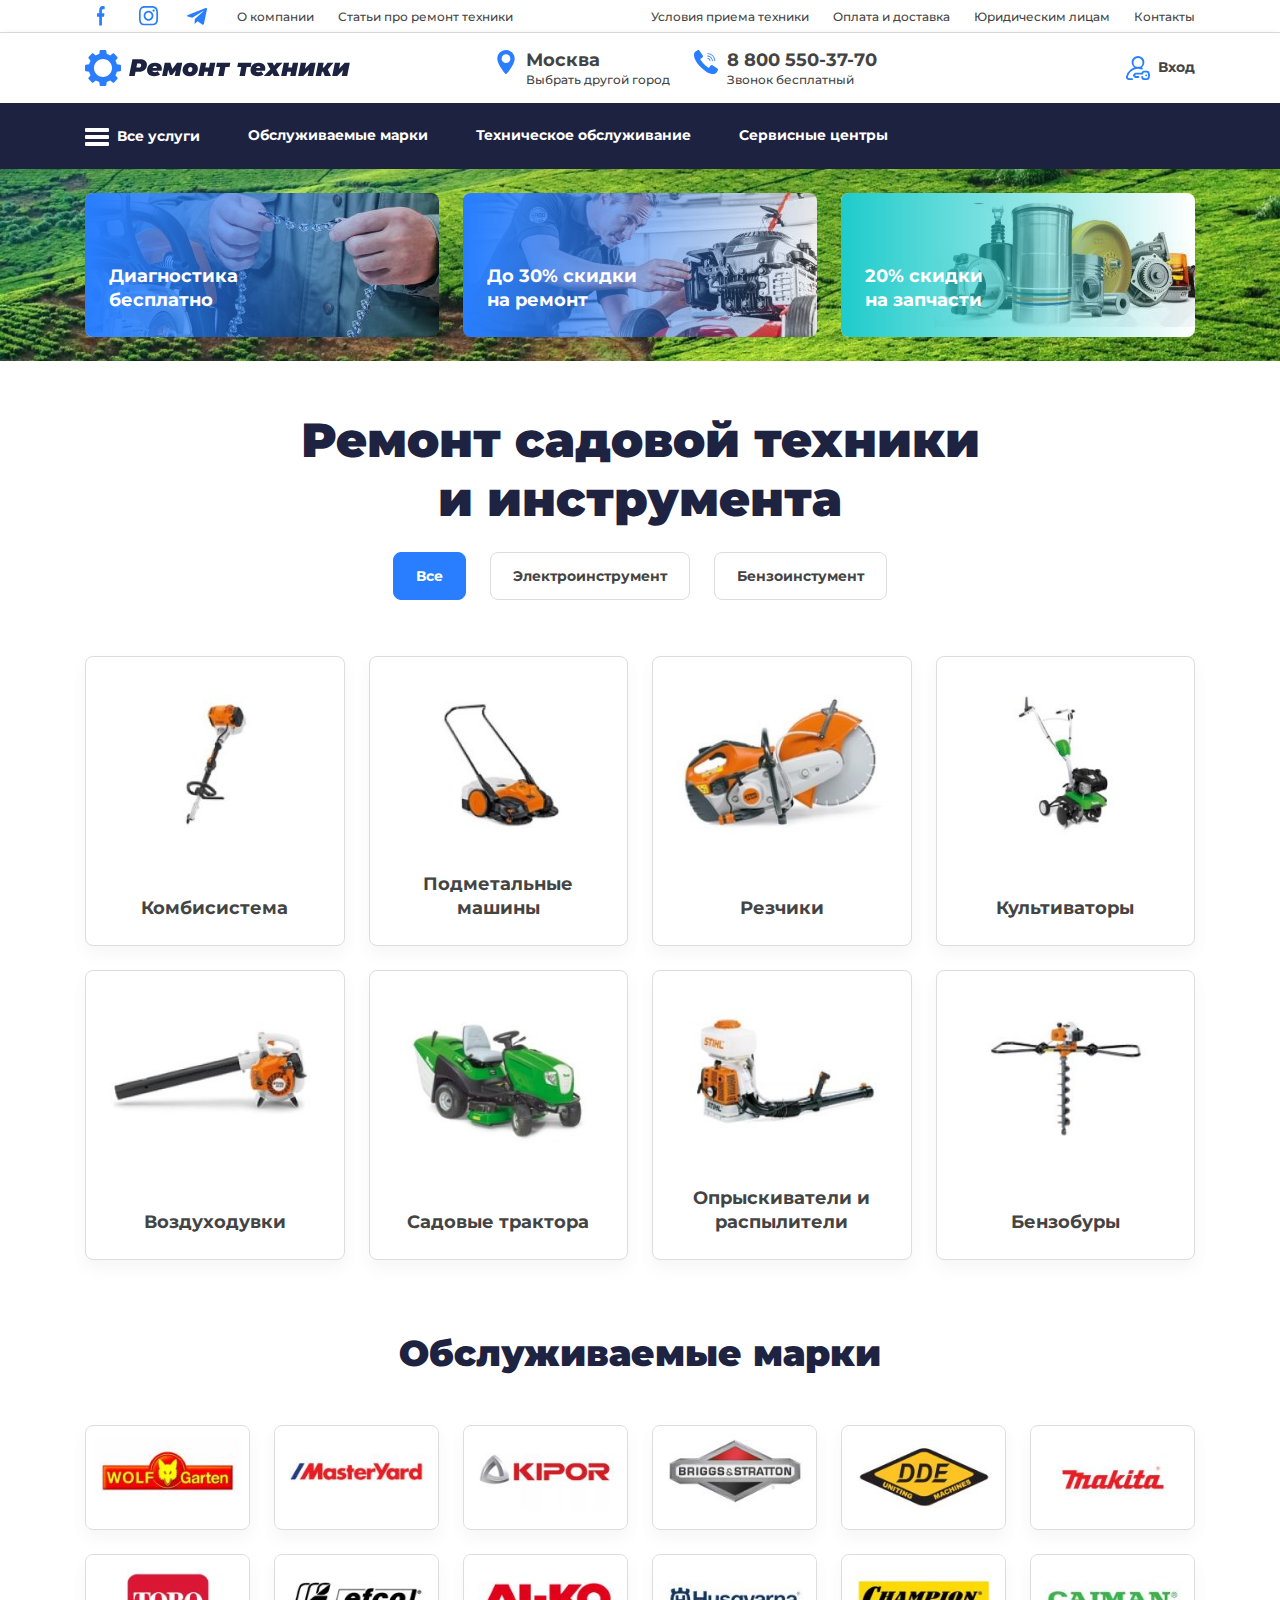
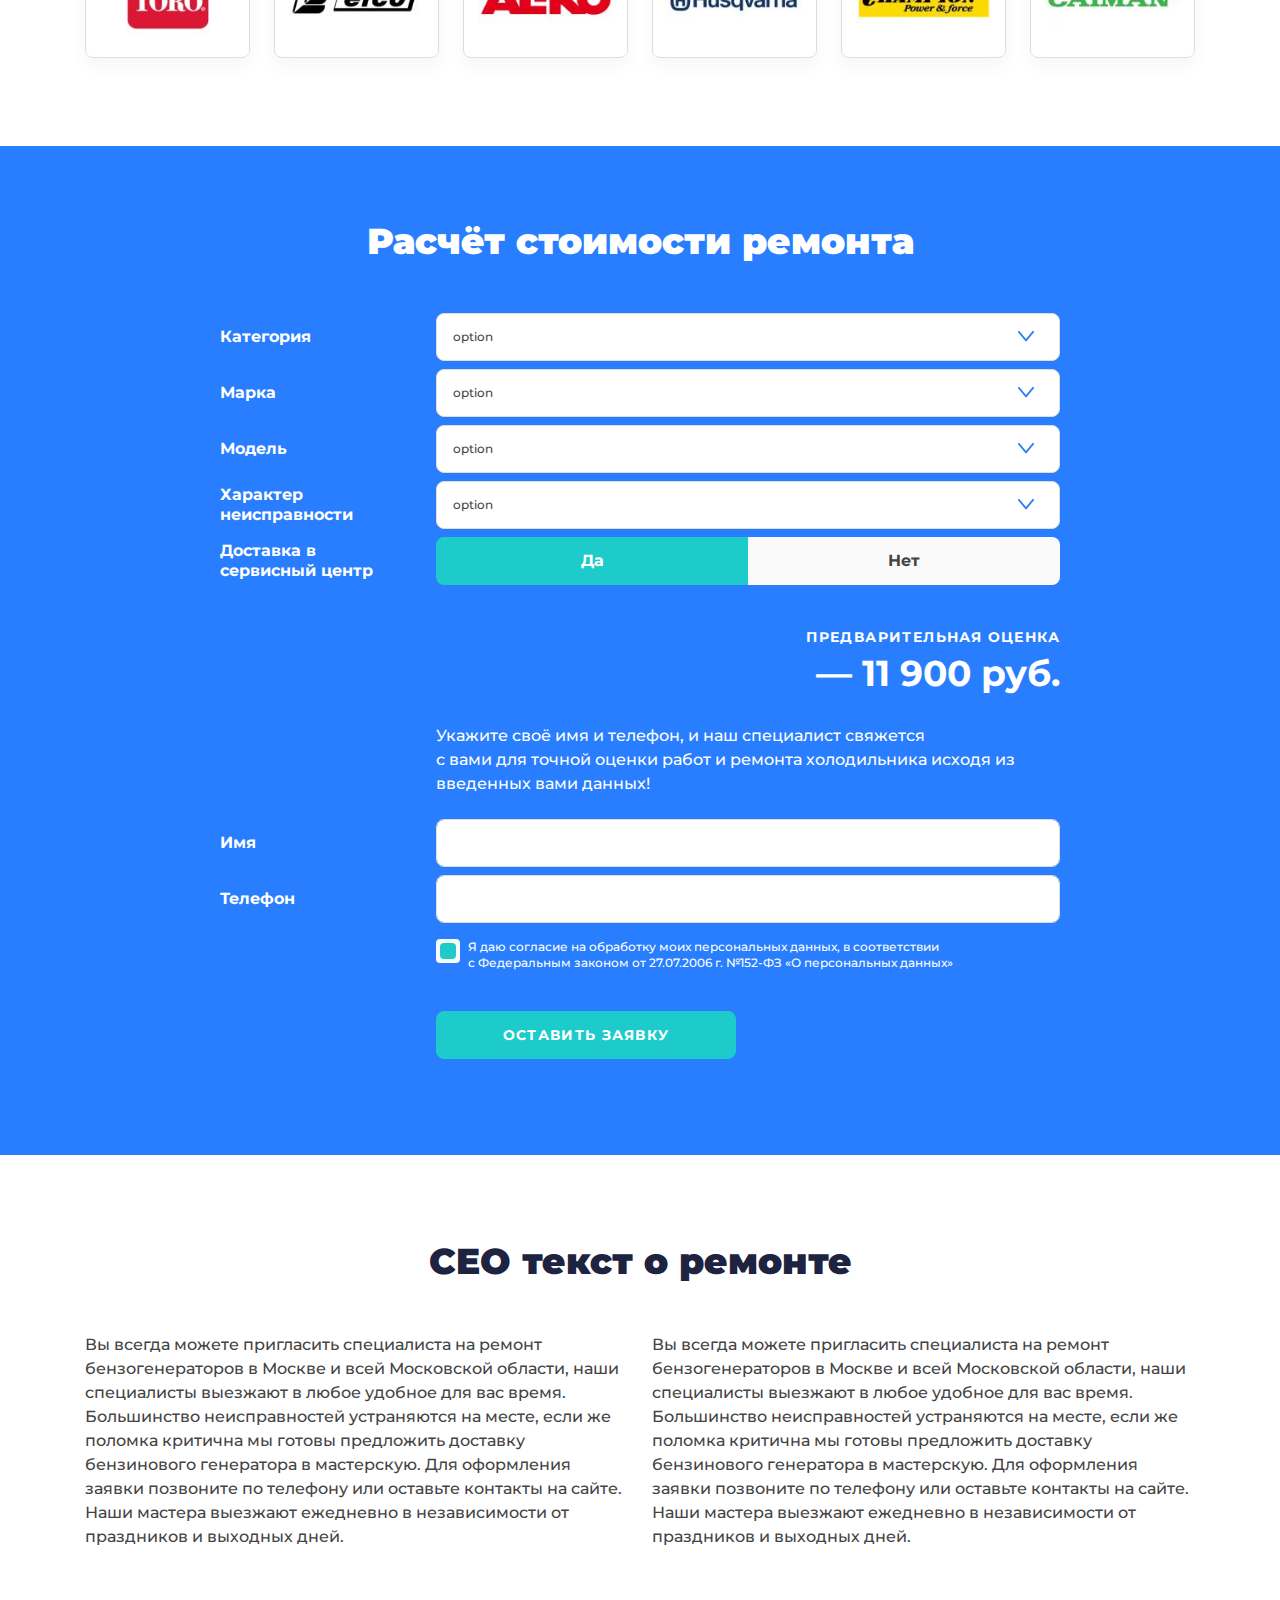
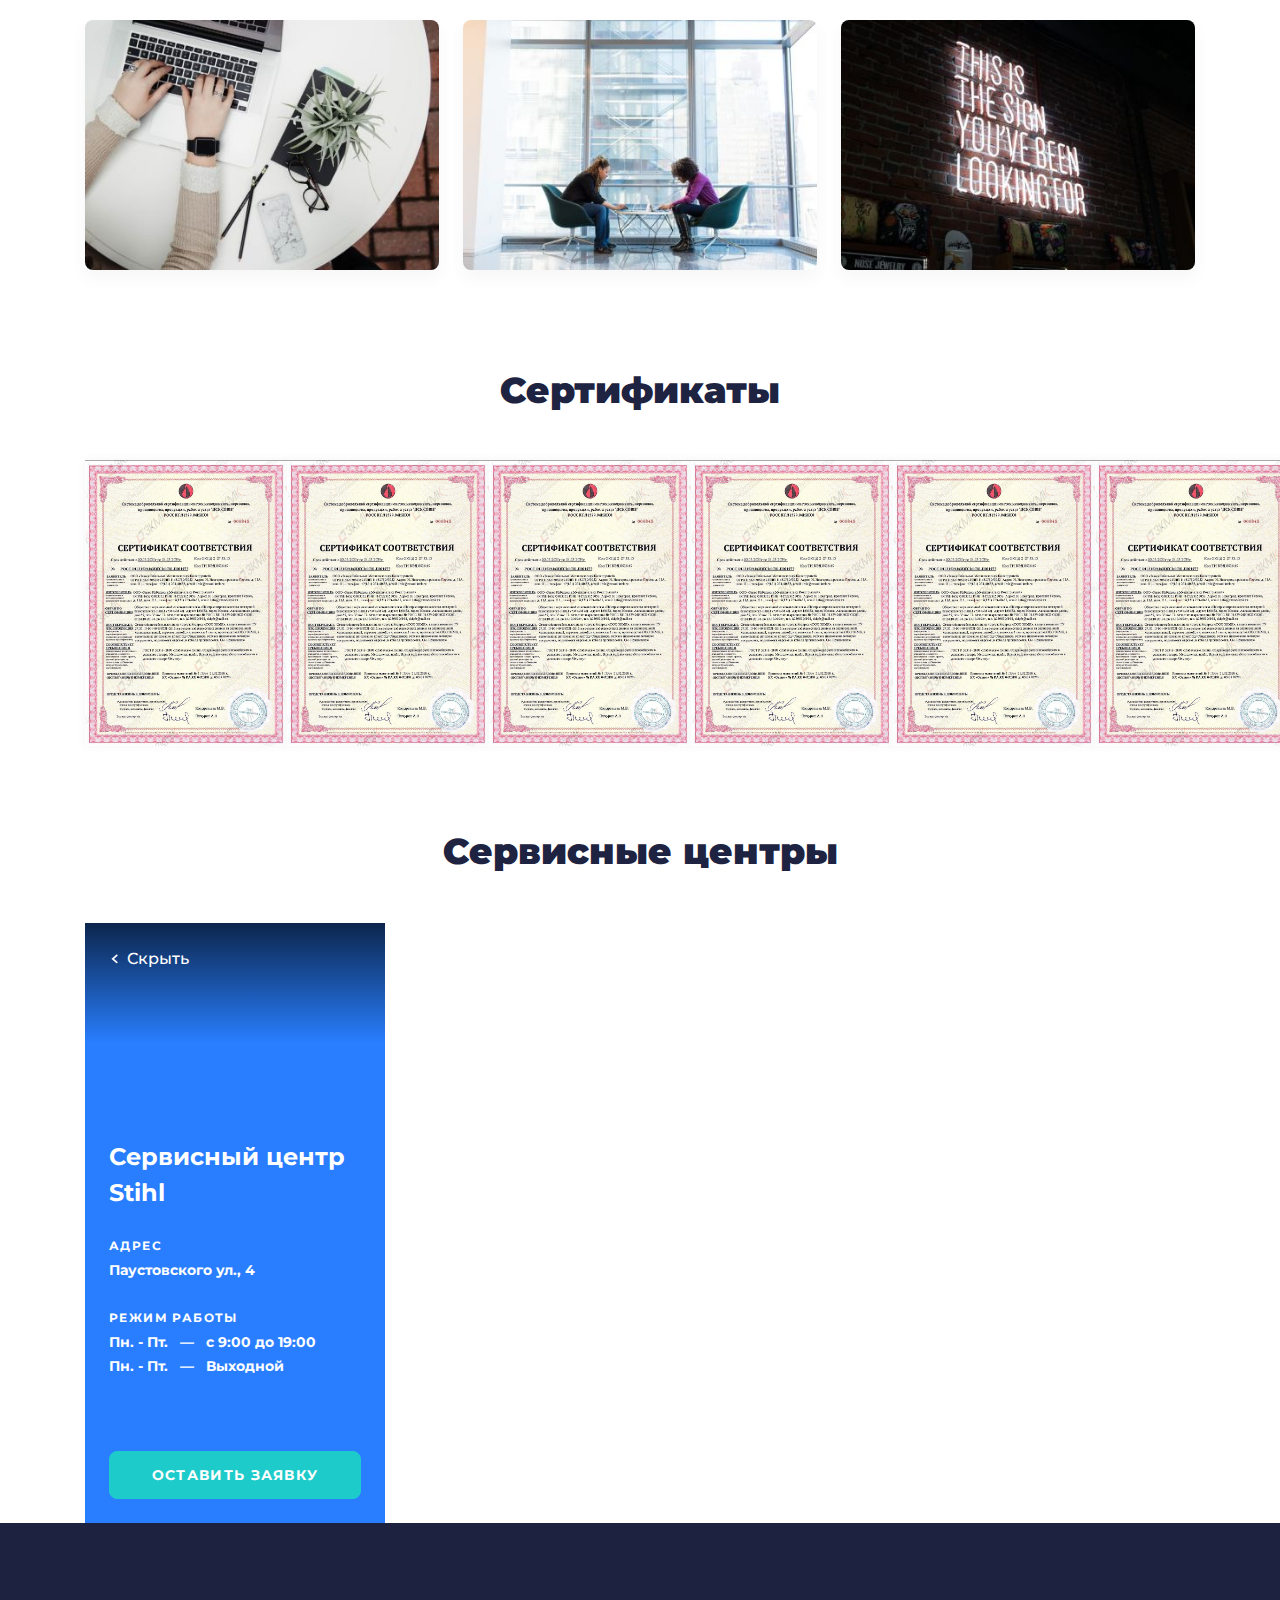
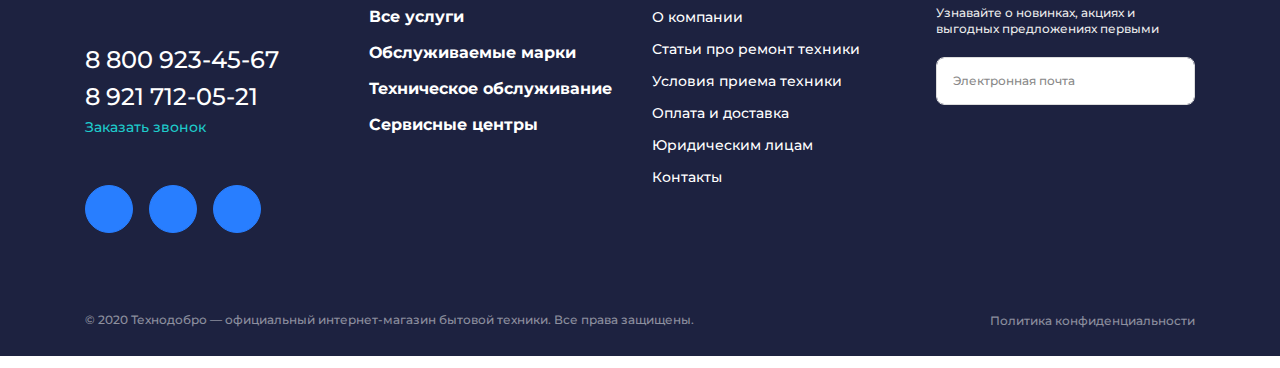
==== commit aa1c01b8: "made fixes" ====
--- a/public/index.html
+++ b/public/index.html
@@ -33,7 +33,7 @@
 							<li class="menu-item" itemprop="item"><a href="#" itemprop="url">Техническое обслуживание</a></li>
 							<li class="menu-item" itemprop="item"><a href="#" itemprop="url">Сервисные центры</a></li>
 						</ul>
-						<div class="menu-mobile__catalog-btn">
+						<div class="menu-mobile__catalog-btn open-bot-nav-js">
 							<svg class="icon icon-burger ">
 								<use xlink:href="img/svg/sprite.svg#burger"></use>
 							</svg><span>Все услуги</span>
@@ -50,7 +50,7 @@
 									</div>
 									<div class="col">
 										<div class="tn-items__i-black tn-items__i-black--block">Москва
-										</div><a class="tn-items__i-sm" href="#">Выбрать другой город</a>
+										</div><a class="tn-items__i-sm" href="#modal-city" data-fancybox="">Выбрать другой город</a>
 									</div>
 								</div>
 							</div>
@@ -88,9 +88,9 @@
 			</div>
 			<!--  мобильное меню-->
 			<!-- start header-->
-			<header class="header" id="header">
+			<header class="header header--js" id="header">
 				<!-- start topLine-->
-				<section class="topLine d-none d-lg-block" id="topLine">
+				<div class="topLine d-none d-lg-block" id="topLine">
 					<div class="topLine__container container">
 						<div class="topLine__row row align-items-center">
 							<div class="col-auto">
@@ -124,7 +124,7 @@
 							</div>
 						</div>
 					</div>
-				</section>
+				</div>
 				<!-- end topLine-->
 				<!-- start top-nav-->
 				<div class="top-nav block-with-lazy">
@@ -146,7 +146,7 @@
 												</div>
 												<div class="col">
 													<div class="tn-items__i-black tn-items__i-black--block">Москва
-													</div><a class="tn-items__i-sm" href="#">Выбрать другой город</a>
+													</div><a class="tn-items__i-sm" href="#modal-city" data-fancybox="">Выбрать другой город</a>
 												</div>
 											</div>
 										</div>
@@ -181,7 +181,7 @@
 					</div>
 				</div>
 				<!-- end top-nav-->
-				<div class="bot-nav d-none d-md-block">
+				<div class="bot-nav">
 					<div class="bot-nav__container container">
 						<div class="bot-nav__row row align-items-center">
 							<div class="col-auto">
@@ -191,6 +191,29 @@
 											<use xlink:href="img/svg/sprite.svg#burger"></use>
 										</svg><span>Все услуги</span>
 									</div>
+									<div class="bot-nav-dd bot-nav-dd--js">
+										<div class="text-end mb-4 d-md-none">
+											<div class="bot-nav-dd__cross-btn close-bot-nav-js">
+												<svg class="icon icon-cross ">
+													<use xlink:href="img/svg/sprite.svg#cross"></use>
+												</svg>
+											</div>
+										</div>
+										<div class="bot-nav-dd__items-row row">
+											<div class="col-md-6 col-xl-4"><a class="bot-nav-dd__item" href="#"><span class="bot-nav-dd__sub-row row d-flex align-items-center"><span class="col-auto d-block"><span class="bot-nav-dd__img"><img loading="lazy" src="img/@2x/sAlso-1.png" alt=""/></span></span><span class="bot-nav-dd__txt-col col d-block">Ремонт газовых генераторов</span></span></a>
+											</div>
+											<div class="col-md-6 col-xl-4"><a class="bot-nav-dd__item" href="#"><span class="bot-nav-dd__sub-row row d-flex align-items-center"><span class="col-auto d-block"><span class="bot-nav-dd__img"><img loading="lazy" src="img/@2x/sAlso-2.png" alt=""/></span></span><span class="bot-nav-dd__txt-col col d-block">Ремонт дизельных генераторов</span></span></a>
+											</div>
+											<div class="col-md-6 col-xl-4"><a class="bot-nav-dd__item" href="#"><span class="bot-nav-dd__sub-row row d-flex align-items-center"><span class="col-auto d-block"><span class="bot-nav-dd__img"><img loading="lazy" src="img/@2x/sAlso-3.png" alt=""/></span></span><span class="bot-nav-dd__txt-col col d-block">Ремонт инверторных генераторов</span></span></a>
+											</div>
+											<div class="col-md-6 col-xl-4"><a class="bot-nav-dd__item" href="#"><span class="bot-nav-dd__sub-row row d-flex align-items-center"><span class="col-auto d-block"><span class="bot-nav-dd__img"><img loading="lazy" src="img/@2x/sAlso-3.png" alt=""/></span></span><span class="bot-nav-dd__txt-col col d-block">Ремонт инверторных генераторов</span></span></a>
+											</div>
+											<div class="col-md-6 col-xl-4"><a class="bot-nav-dd__item" href="#"><span class="bot-nav-dd__sub-row row d-flex align-items-center"><span class="col-auto d-block"><span class="bot-nav-dd__img"><img loading="lazy" src="img/@2x/sAlso-1.png" alt=""/></span></span><span class="bot-nav-dd__txt-col col d-block">Ремонт газовых генераторов</span></span></a>
+											</div>
+											<div class="col-md-6 col-xl-4"><a class="bot-nav-dd__item" href="#"><span class="bot-nav-dd__sub-row row d-flex align-items-center"><span class="col-auto d-block"><span class="bot-nav-dd__img"><img loading="lazy" src="img/@2x/sAlso-2.png" alt=""/></span></span><span class="bot-nav-dd__txt-col col d-block">Ремонт дизельных генераторов</span></span></a>
+											</div>
+										</div>
+									</div>
 								</div>
 							</div>
 							<div class="col">
@@ -207,7 +230,7 @@
 			<!-- end header-->
 			<!-- start headerBlock-->
 			<div class="headerBlock section" id="headerBlock">
-				<div class="headerBlock__bg"><img loading="lazy" src="img/@2x/headerBlock-bg.jpg" alt=""/>
+				<div class="headerBlock__bg"><img loading="lazy" src="img/@2x/headerBlock-bg2.jpg" alt=""/>
 				</div>
 				<div class="container">
 					<div class="headerBlock__row row">
@@ -230,20 +253,17 @@
 					<div class="sRepair__chb-row row justify-content-center">
 						<div class="col-auto">
 							<label class="sRepair__chb-label">
-								<input class="invisible" type="checkbox" name="Все" checked="checked"/>
-								<div class="c-btn">Все</div>
+								<input class="invisible" type="checkbox" name="Все" checked="checked"/><span class="c-btn">Все</span>
 							</label>
 						</div>
 						<div class="col-auto">
 							<label class="sRepair__chb-label">
-								<input class="invisible" type="checkbox" name="Электроинструмент"/>
-								<div class="c-btn">Электроинструмент</div>
+								<input class="invisible" type="checkbox" name="Электроинструмент"/><span class="c-btn">Электроинструмент</span>
 							</label>
 						</div>
 						<div class="col-auto">
 							<label class="sRepair__chb-label">
-								<input class="invisible" type="checkbox" name="Бензоинстумент"/>
-								<div class="c-btn">Бензоинстумент</div>
+								<input class="invisible" type="checkbox" name="Бензоинстумент"/><span class="c-btn">Бензоинстумент</span>
 							</label>
 						</div>
 					</div>
@@ -321,7 +341,7 @@
 										<div class="form-wrap__right-col col-md">
 											<div class="form-wrap__input-wrap form-group">
 												<select class="form-wrap__input form-select" name="select">
-													<option value=""></option>
+													<option value="">option</option>
 													<option value=" placeholder 1">placeholder 1</option>
 													<option value=" placeholder 2">placeholder 2</option>
 													<option value=" placeholder 3">placeholder 3</option>
@@ -341,7 +361,7 @@
 										<div class="form-wrap__right-col col-md">
 											<div class="form-wrap__input-wrap form-group">
 												<select class="form-wrap__input form-select" name="select">
-													<option value=""></option>
+													<option value="">option</option>
 													<option value=" placeholder 1">placeholder 1</option>
 													<option value=" placeholder 2">placeholder 2</option>
 													<option value=" placeholder 3">placeholder 3</option>
@@ -361,7 +381,7 @@
 										<div class="form-wrap__right-col col-md">
 											<div class="form-wrap__input-wrap form-group">
 												<select class="form-wrap__input form-select" name="select">
-													<option value=""></option>
+													<option value="">option</option>
 													<option value=" placeholder 1">placeholder 1</option>
 													<option value=" placeholder 2">placeholder 2</option>
 													<option value=" placeholder 3">placeholder 3</option>
@@ -381,7 +401,7 @@
 										<div class="form-wrap__right-col col-md">
 											<div class="form-wrap__input-wrap form-group">
 												<select class="form-wrap__input form-select" name="select">
-													<option value=""></option>
+													<option value="">option</option>
 													<option value=" placeholder 1">placeholder 1</option>
 													<option value=" placeholder 2">placeholder 2</option>
 													<option value=" placeholder 3">placeholder 3</option>
@@ -452,8 +472,7 @@
 										<div class="form-wrap__p-row row">
 											<div class="col-auto">
 												<label class="sq-chb">
-													<input class="invisible" type="checkbox" checked="checked"/>
-													<div class="square"></div>
+													<input class="invisible" type="checkbox" checked="checked"/><span class="square"></span>
 												</label>
 											</div>
 											<div class="col">
@@ -526,7 +545,7 @@
 			</section>
 			<!-- end sCerts-->
 			<!-- start sMap-->
-			<section class="sMap section" id="sMap">
+			<div class="sMap section" id="sMap">
 				<div class="sMap__container container">
 					<div class="section-title">
 						<h2>Сервисные центры</h2>
@@ -568,7 +587,7 @@
 						</div>
 					</div>
 				</div>
-			</section>
+			</div>
 			<!-- end sMap-->
 			<footer class="footer">
 				<div class="container">
@@ -577,7 +596,11 @@
 							<div class="footer__logo"><img loading="lazy" src="img/svg/footer-logo.svg" alt=""/>
 							</div>
 							<div class="footer__pushed-content">
-								<div class="footer__tells"><a class="footer__tell" href="tel:88009234567">8 800 923-45-67</a><a class="footer__tell" href="tel:89217120521">8 921 712-05-21</a><a class="footer__call-order" href="#">Заказать звонок</a>
+								<div class="footer__tells">
+									<div class="d-block"><a class="footer__tell" href="tel:88009234567">8 800 923-45-67</a>
+									</div>
+									<div class="d-block"><a class="footer__tell" href="tel:89217120521">8 921 712-05-21</a>
+									</div><a class="footer__call-order" href="#">Заказать звонок</a>
 								</div>
 								<div class="footer__soc-row row">
 									<div class="col-auto"><a class="footer__soc-item" href="#"><img loading="lazy" src="img/svg/soc-white-fb.svg" alt=""/></a>
@@ -638,22 +661,19 @@
 			</footer>
 		</div>
 		<!--  start modals-->
-		<div class="modal-win" id="modal-call" style="display: none">
+		<div class="modal-win modal-win--big link-modal-js" id="modal-city" style="display: none">
 			<div class="form-wrap">
 				<form>
-					<div class="text-center">
-						<div class="form-wrap__title form-data h3 ttu">Обратный звонок
-						</div>
-						<p class="after-headline">Заполните заявку и&nbsp;мы&nbsp;с&nbsp;Вами свяжемся в&nbsp;течение 15&nbsp;минут</p>
-					</div>
-					<div class="form-wrap__input-wrap form-group"><input class="form-wrap__input form-control" name="text" type="text" placeholder="Ваше Имя" required="required"/> 
-					</div>
-					<!-- +e.input-wrap-->
-					<button class="form-wrap__btn btn" type="submit"> 
-					</button>
-					<div class="form-wrap__policy">
-						<label class="custom-input form-check"><input class="custom-input__input form-check-input" name="checkbox" type="checkbox" checked="checked"/><small class="custom-input__text text-secondary">Согласен на обработку и хранение моих персональных данных в соответствии с условиями</small>
-						</label>
+					<div class="form-wrap__row row pb-4">
+						<div class="col-sm">
+							<div class="form-wrap__input-wrap form-group"><input class="form-wrap__input form-control" name="text" type="text" placeholder="Выбирете свой город"/>
+							</div>
+							<!-- +e.input-wrap-->
+						</div>
+						<div class="col-sm-auto"><a class="form-wrap__btn" href="#">Выбрать</a>
+						</div>
+					</div>
+					<div class="form-wrap__options"><a href="#">Москва</a><a href="#">Санкт-Петербург</a><a href="#">Нижний Новгород</a><a href="#">lalalal</a><a href="#">Москва</a><a href="#">Санкт-Петербург</a><a href="#">Нижний Новгород</a><a href="#">lalalal</a><a href="#">Москва</a><a href="#">Санкт-Петербург</a><a href="#">Нижний Новгород</a><a href="#">lalalal</a><a href="#">Москва</a><a href="#">Санкт-Петербург</a><a href="#">Нижний Новгород</a><a href="#">lalalal</a><a href="#">Москва</a><a href="#">Санкт-Петербург</a><a href="#">Нижний Новгород</a><a href="#">lalalal</a><a href="#">Москва</a><a href="#">Санкт-Петербург</a><a href="#">Нижний Новгород</a><a href="#">lalalal</a><a href="#">Москва</a><a href="#">Санкт-Петербург</a><a href="#">Нижний Новгород</a><a href="#">lalalal</a><a href="#">Москва</a><a href="#">Санкт-Петербург</a><a href="#">Нижний Новгород</a><a href="#">lalalal</a><a href="#">Москва</a><a href="#">Санкт-Петербург</a><a href="#">Нижний Новгород</a><a href="#">lalalal</a><a href="#">Москва</a><a href="#">Санкт-Петербург</a><a href="#">Нижний Новгород</a><a href="#">lalalal</a><a href="#">Москва</a><a href="#">Санкт-Петербург</a><a href="#">Нижний Новгород</a><a href="#">lalalal</a><a href="#">Москва</a><a href="#">Санкт-Петербург</a><a href="#">Нижний Новгород</a><a href="#">lalalal</a><a href="#">Москва</a><a href="#">Санкт-Петербург</a><a href="#">Нижний Новгород</a><a href="#">lalalal</a><a href="#">Москва</a><a href="#">Санкт-Петербург</a><a href="#">Нижний Новгород</a><a href="#">lalalal</a><a href="#">Москва</a><a href="#">Санкт-Петербург</a><a href="#">Нижний Новгород</a><a href="#">lalalal</a><a href="#">Москва</a><a href="#">Санкт-Петербург</a><a href="#">Нижний Новгород</a><a href="#">lalalal</a><a href="#">Москва</a><a href="#">Санкт-Петербург</a><a href="#">Нижний Новгород</a><a href="#">lalalal</a><a href="#">Москва</a><a href="#">Санкт-Петербург</a><a href="#">Нижний Новгород</a><a href="#">lalalal</a><a href="#">Москва</a><a href="#">Санкт-Петербург</a><a href="#">Нижний Новгород</a><a href="#">lalalal</a><a href="#">Москва</a><a href="#">Санкт-Петербург</a><a href="#">Нижний Новгород</a><a href="#">lalalal</a><a href="#">Москва</a><a href="#">Санкт-Петербург</a><a href="#">Нижний Новгород</a><a href="#">lalalal</a><a href="#">Москва</a><a href="#">Санкт-Петербург</a><a href="#">Нижний Новгород</a><a href="#">lalalal</a><a href="#">Москва</a><a href="#">Санкт-Петербург</a><a href="#">Нижний Новгород</a><a href="#">lalalal</a><a href="#">Москва</a><a href="#">Санкт-Петербург</a><a href="#">Нижний Новгород</a><a href="#">lalalal</a>
 					</div>
 				</form>
 			</div>
--- a/public/css/main.min.css
+++ b/public/css/main.min.css
@@ -1 +1 @@
-@charset "UTF-8";.not-selectable{-moz-user-select:none;-webkit-user-select:none;user-select:none}.carousel{position:relative;box-sizing:border-box}.carousel *,.carousel :after,.carousel :before{box-sizing:inherit}.carousel__viewport{position:relative;overflow:hidden;width:100%;height:100%}.carousel__track{display:flex}.carousel__slide{flex:0 0 auto;width:var(--carousel-slide-width,60%);max-width:100%;padding:1rem;position:relative;overflow-x:hidden;overflow-y:auto;overscroll-behavior:contain;-webkit-overflow-scrolling:touch;touch-action:pan-y}.carousel.has-dots{margin-bottom:calc(.5rem + 22px)}.carousel__dots{margin:0 auto;padding:0;position:absolute;top:calc(100% + .5rem);left:0;right:0;display:flex;justify-content:center;list-style:none;-webkit-user-select:none;-moz-user-select:none;user-select:none}.carousel__dots .carousel__dot{margin:0;padding:0;display:block;position:relative;width:22px;height:22px;cursor:pointer}.carousel__dots .carousel__dot:after{content:"";width:8px;height:8px;border-radius:50%;position:absolute;top:50%;left:50%;transform:translate(-50%,-50%);background-color:currentColor;opacity:.25;transition:opacity .15s ease-in-out}.carousel__dots .carousel__dot.is-selected:after{opacity:1}.carousel__button{width:var(--carousel-button-width,48px);height:var(--carousel-button-height,48px);padding:0;border:0;display:flex;justify-content:center;align-items:center;pointer-events:all;cursor:pointer;color:var(--carousel-button-color,currentColor);background:var(--carousel-button-bg,transparent);border-radius:var(--carousel-button-border-radius,50%);box-shadow:var(--carousel-button-shadow,none)}.carousel__button.is-next,.carousel__button.is-prev{position:absolute;top:50%;transform:translateY(-50%)}.carousel__button.is-prev{left:10px}.carousel__button.is-next{right:10px}.carousel__button[disabled]{cursor:default;opacity:.3}.carousel__button svg{width:var(--carousel-button-svg-width,24px);height:var(--carousel-button-svg-height,24px);fill:none;stroke:currentColor;stroke-width:var(--carousel-button-svg-stroke-width,1.5);stroke-linejoin:bevel;stroke-linecap:round;filter:var(--carousel-button-svg-filter,none);pointer-events:none}body.compensate-for-scrollbar{overflow:hidden!important;touch-action:none}.fancybox__container{position:fixed;top:0;left:0;bottom:0;right:0;margin:0;padding:env(safe-area-inset-top,0) env(safe-area-inset-right,0) env(safe-area-inset-bottom,0) env(safe-area-inset-left,0);box-sizing:border-box;display:flex;flex-direction:column;color:var(--fancybox-color,#fff);-webkit-tap-highlight-color:transparent;overflow:hidden;z-index:1050;outline:none;transform-origin:top left;--carousel-button-width:48px;--carousel-button-height:48px;--carousel-button-svg-width:24px;--carousel-button-svg-height:24px;--carousel-button-svg-stroke-width:2.5;--carousel-button-svg-filter:drop-shadow(1px 1px 1px rgba(0,0,0,0.4))}.fancybox__container *,.fancybox__container :after,.fancybox__container :before{box-sizing:inherit}.fancybox__container :focus{outline:thin dotted}body.is-using-mouse .fancybox__container :focus{outline:none}.fancybox__backdrop{position:absolute;top:0;right:0;bottom:0;left:0;z-index:-1;background:var(--fancybox-bg,rgba(24,24,27,.92))}.fancybox__carousel{position:relative;flex:1 1 auto;min-height:0;height:100%;z-index:10}.fancybox__carousel.has-dots{margin-bottom:calc(.5rem + 22px)}.fancybox__viewport{position:relative;width:100%;height:100%;overflow:visible;cursor:default}.fancybox__track{display:flex;height:100%}.fancybox__slide{flex:0 0 auto;width:100%;max-width:100%;margin:0;padding:64px;position:relative;overscroll-behavior:contain;display:flex;flex-direction:column;outline:0;overflow:auto;-webkit-overflow-scrolling:touch;--carousel-button-width:36px;--carousel-button-height:36px;--carousel-button-svg-width:22px;--carousel-button-svg-height:22px}.fancybox__slide:after,.fancybox__slide:before{content:"";flex:0 0 0;margin:auto}.fancybox__content{margin:0 env(safe-area-inset-right,0) 0 env(safe-area-inset-left,0);padding:36px;color:var(--fancybox-content-color,#374151);background:var(--fancybox-content-bg,#fff);position:relative;align-self:center;display:flex;flex-direction:column;z-index:20}.fancybox__caption{align-self:center;max-width:100%;margin:0;padding:1rem 0 0;line-height:1.375;color:var(--fancybox-color,currentColor);visibility:visible;cursor:auto;flex-shrink:0}.is-loading .fancybox__caption{visibility:hidden}.fancybox__container>.carousel__dots{top:100%;color:var(--fancybox-color,#fff)}.fancybox__nav .carousel__button{z-index:40}.fancybox__nav .carousel__button.is-next{right:8px}.fancybox__nav .carousel__button.is-prev{left:8px}.carousel__button.is-close{position:absolute;top:8px;right:8px;top:calc(env(safe-area-inset-top, 0px) + 8px);right:calc(env(safe-area-inset-right, 0px) + 8px);z-index:40}.fancybox__content>.carousel__button.is-close{position:absolute;top:-36px;right:0;color:var(--fancybox-color,#fff)}.fancybox__spinner{position:absolute;top:50%;left:50%;transform:translate(-50%,-50%);width:50px;height:50px;cursor:pointer;z-index:1053;color:var(--fancybox-color,currentColor)}.fancybox__spinner svg{-webkit-animation:fancybox-rotate 2s linear infinite;animation:fancybox-rotate 2s linear infinite;transform-origin:center center;position:absolute;top:0;right:0;bottom:0;left:0;margin:auto;width:100%;height:100%}.fancybox__spinner svg circle{fill:none;stroke-width:2.5;stroke-miterlimit:10;stroke-dasharray:1,200;stroke-dashoffset:0;-webkit-animation:fancybox-dash 1.5s ease-in-out infinite;animation:fancybox-dash 1.5s ease-in-out infinite;stroke-linecap:round;stroke:currentColor}@-webkit-keyframes fancybox-rotate{to{transform:rotate(1turn)}}@keyframes fancybox-rotate{to{transform:rotate(1turn)}}@-webkit-keyframes fancybox-dash{0%{stroke-dasharray:1,200;stroke-dashoffset:0}50%{stroke-dasharray:89,200;stroke-dashoffset:-35px}to{stroke-dasharray:89,200;stroke-dashoffset:-124px}}@keyframes fancybox-dash{0%{stroke-dasharray:1,200;stroke-dashoffset:0}50%{stroke-dasharray:89,200;stroke-dashoffset:-35px}to{stroke-dasharray:89,200;stroke-dashoffset:-124px}}.fancybox__container.is-animated[aria-hidden=false] .carousel__button.is-close,.fancybox__container.is-animated[aria-hidden=false] .carousel__dots,.fancybox__container.is-animated[aria-hidden=false] .fancybox__backdrop,.fancybox__container.is-animated[aria-hidden=false] .fancybox__caption,.fancybox__container.is-animated[aria-hidden=false] .fancybox__nav{transition:opacity var(--fancybox-ts,.25s) ease;opacity:var(--fancybox-opacity,1)}.fancybox__container.is-animated[aria-hidden=true] .carousel__button.is-close,.fancybox__container.is-animated[aria-hidden=true] .carousel__dots,.fancybox__container.is-animated[aria-hidden=true] .fancybox__backdrop,.fancybox__container.is-animated[aria-hidden=true] .fancybox__caption,.fancybox__container.is-animated[aria-hidden=true] .fancybox__nav{transition:opacity .2s ease;opacity:0}.fancybox-fadeIn{-webkit-animation:fancybox-fadeIn .2s ease both;animation:fancybox-fadeIn .2s ease both}.fancybox-fadeOut{-webkit-animation:fancybox-fadeOut .2s ease both;animation:fancybox-fadeOut .2s ease both}.fancybox-zoomInUp{-webkit-animation:fancybox-zoomInUp .2s ease both;animation:fancybox-zoomInUp .2s ease both}.fancybox-zoomOutDown{-webkit-animation:fancybox-zoomOutDown .2s ease both;animation:fancybox-zoomOutDown .2s ease both}.fancybox-throwOutUp{-webkit-animation:fancybox-throwOutUp .2s ease both;animation:fancybox-throwOutUp .2s ease both}.fancybox-throwOutDown{-webkit-animation:fancybox-throwOutDown .2s ease both;animation:fancybox-throwOutDown .2s ease both}@-webkit-keyframes fancybox-fadeIn{0%{opacity:0}to{opacity:1}}@keyframes fancybox-fadeIn{0%{opacity:0}to{opacity:1}}@-webkit-keyframes fancybox-fadeOut{to{opacity:0}}@keyframes fancybox-fadeOut{to{opacity:0}}@-webkit-keyframes fancybox-zoomInUp{0%{transform:scale(.97) translate3d(0,16px,0);opacity:0}to{transform:scale(1) translateZ(0);opacity:1}}@keyframes fancybox-zoomInUp{0%{transform:scale(.97) translate3d(0,16px,0);opacity:0}to{transform:scale(1) translateZ(0);opacity:1}}@-webkit-keyframes fancybox-zoomOutDown{to{transform:scale(.97) translate3d(0,16px,0);opacity:0}}@keyframes fancybox-zoomOutDown{to{transform:scale(.97) translate3d(0,16px,0);opacity:0}}@-webkit-keyframes fancybox-throwOutUp{20%{opacity:.5}to{transform:translate3d(0,-30%,0);opacity:0}}@keyframes fancybox-throwOutUp{20%{opacity:.5}to{transform:translate3d(0,-30%,0);opacity:0}}@-webkit-keyframes fancybox-throwOutDown{20%{opacity:.5}to{transform:translate3d(0,30%,0);opacity:0}}@keyframes fancybox-throwOutDown{20%{opacity:.5}to{transform:translate3d(0,30%,0);opacity:0}}.fancybox__carousel .carousel__slide{scrollbar-width:thin;scrollbar-color:#ccc hsla(0,0%,100%,.1)}.fancybox__carousel .carousel__slide::-webkit-scrollbar{width:8px;height:8px}.fancybox__carousel .carousel__slide::-webkit-scrollbar-track{background-color:hsla(0,0%,100%,.1)}.fancybox__carousel .carousel__slide::-webkit-scrollbar-thumb{background-color:#ccc;border-radius:2px;box-shadow:inset 0 0 4px rgba(0,0,0,.2)}.fancybox__carousel .is-draggable{cursor:move;cursor:-webkit-grab;cursor:grab}.fancybox__carousel .is-dragging{cursor:move;cursor:-webkit-grabbing;cursor:grabbing}.fancybox__carousel .carousel__slide:not(.has-image) .fancybox__content{cursor:auto}.fancybox__carousel .carousel__slide.can-zoom_in .fancybox__content{cursor:zoom-in}.fancybox__carousel .carousel__slide.can-zoom_out .fancybox__content{cursor:zoom-out}.fancybox__image{background:transparent;-webkit-user-select:none;-moz-user-select:none;user-select:none}.has-image .fancybox__content{padding:0;background:transparent}.is-closing .has-image .fancybox__content{overflow:visible}.has-image[data-image-fit=contain]{overflow:visible;touch-action:none}.has-image[data-image-fit=contain] .fancybox__content{min-height:1px}.has-image[data-image-fit=contain] .fancybox__image{max-width:100%;min-height:1px;-o-object-fit:contain;object-fit:contain;background:transparent}.has-image[data-image-fit=contain-w]{overflow-x:hidden;overflow-y:auto}.has-image[data-image-fit=contain-w] .fancybox__content{min-height:auto}.has-image[data-image-fit=contain-w] .fancybox__image{max-width:100%;height:auto}.has-image[data-image-fit=cover]{overflow:visible;touch-action:none}.has-image[data-image-fit=cover] .fancybox__content{min-height:1px;width:100%;height:100%}.has-image[data-image-fit=cover] .fancybox__image{width:100%;height:100%;min-height:1px;-o-object-fit:cover;object-fit:cover}.fancybox__carousel .fancybox__slide.has-html5video .fancybox__content,.fancybox__carousel .fancybox__slide.has-iframe .fancybox__content,.fancybox__carousel .fancybox__slide.has-map .fancybox__content,.fancybox__carousel .fancybox__slide.has-pdf .fancybox__content,.fancybox__carousel .fancybox__slide.has-video .fancybox__content{flex-shrink:1;min-height:1px;overflow:visible}.fancybox__carousel .fancybox__slide.has-iframe .fancybox__content,.fancybox__carousel .fancybox__slide.has-map .fancybox__content,.fancybox__carousel .fancybox__slide.has-pdf .fancybox__content{width:100%;height:80%}.fancybox__carousel .fancybox__slide.has-html5video .fancybox__content,.fancybox__carousel .fancybox__slide.has-video .fancybox__content{width:960px;height:540px;max-width:100%;max-height:100%}.fancybox__carousel .fancybox__slide.has-html5video .fancybox__content,.fancybox__carousel .fancybox__slide.has-map .fancybox__content,.fancybox__carousel .fancybox__slide.has-pdf .fancybox__content,.fancybox__carousel .fancybox__slide.has-video .fancybox__content{padding:0;background:rgba(24,24,27,.9);color:#fff}.fancybox__carousel .fancybox__slide.has-map .fancybox__content{background:#e5e3df}.fancybox__html5video,.fancybox__iframe{border:0;display:block;height:100%;width:100%;background:transparent}.fancybox-placeholder{position:absolute;width:1px;height:1px;padding:0;margin:-1px;overflow:hidden;clip:rect(0,0,0,0);white-space:nowrap;border-width:0}.fancybox__thumbs{flex:0 0 auto;position:relative;padding:0 3px}.fancybox__container.is-animated[aria-hidden=true] .fancybox__thumbs{transition:unset;opacity:0}.fancybox__container.is-animated[aria-hidden=false] .fancybox__thumbs{transition:opacity var(--fancybox-ts,.25s) ease-in;opacity:var(--fancybox-opacity,1)}.fancybox__thumbs .carousel__slide{flex:0 0 auto;width:var(--fancybox-thumbs-width,96px);margin:0;padding:8px 3px;box-sizing:content-box;display:flex;align-items:center;justify-content:center;overflow:visible;cursor:pointer}.fancybox__thumbs .carousel__slide.is-nav-selected:after{content:"";position:absolute;top:0;left:3px;right:3px;bottom:3px;border-bottom:3px solid}.fancybox__thumbs .carousel__slide>*{pointer-events:none;-webkit-user-select:none;-moz-user-select:none;user-select:none}.fancybox__thumb{position:relative;width:100%;padding-top:calc(100%/var(--fancybox-thumbs-ratio, 1.5));background-size:cover;background-position:50%;background-color:hsla(0,0%,100%,.1);background-repeat:no-repeat}@font-face{font-family:swiper-icons;src:url("data:application/font-woff;charset=utf-8;base64, [base64]//wADZ2x5ZgAAAywAAADMAAAD2MHtryVoZWFkAAABbAAAADAAAAA2E2+eoWhoZWEAAAGcAAAAHwAAACQC9gDzaG10eAAAAigAAAAZAAAArgJkABFsb2NhAAAC0AAAAFoAAABaFQAUGG1heHAAAAG8AAAAHwAAACAAcABAbmFtZQAAA/gAAAE5AAACXvFdBwlwb3N0AAAFNAAAAGIAAACE5s74hXjaY2BkYGAAYpf5Hu/j+W2+MnAzMYDAzaX6QjD6/4//Bxj5GA8AuRwMYGkAPywL13jaY2BkYGA88P8Agx4j+/8fQDYfA1AEBWgDAIB2BOoAeNpjYGRgYNBh4GdgYgABEMnIABJzYNADCQAACWgAsQB42mNgYfzCOIGBlYGB0YcxjYGBwR1Kf2WQZGhhYGBiYGVmgAFGBiQQkOaawtDAoMBQxXjg/wEGPcYDDA4wNUA2CCgwsAAAO4EL6gAAeNpj2M0gyAACqxgGNWBkZ2D4/wMA+xkDdgAAAHjaY2BgYGaAYBkGRgYQiAHyGMF8FgYHIM3DwMHABGQrMOgyWDLEM1T9/w8UBfEMgLzE////P/5//f/V/xv+r4eaAAeMbAxwIUYmIMHEgKYAYjUcsDAwsLKxc3BycfPw8jEQA/[base64]/uznmfPFBNODM2K7MTQ45YEAZqGP81AmGGcF3iPqOop0r1SPTaTbVkfUe4HXj97wYE+yNwWYxwWu4v1ugWHgo3S1XdZEVqWM7ET0cfnLGxWfkgR42o2PvWrDMBSFj/IHLaF0zKjRgdiVMwScNRAoWUoH78Y2icB/yIY09An6AH2Bdu/UB+yxopYshQiEvnvu0dURgDt8QeC8PDw7Fpji3fEA4z/PEJ6YOB5hKh4dj3EvXhxPqH/SKUY3rJ7srZ4FZnh1PMAtPhwP6fl2PMJMPDgeQ4rY8YT6Gzao0eAEA409DuggmTnFnOcSCiEiLMgxCiTI6Cq5DZUd3Qmp10vO0LaLTd2cjN4fOumlc7lUYbSQcZFkutRG7g6JKZKy0RmdLY680CDnEJ+UMkpFFe1RN7nxdVpXrC4aTtnaurOnYercZg2YVmLN/d/gczfEimrE/fs/bOuq29Zmn8tloORaXgZgGa78yO9/cnXm2BpaGvq25Dv9S4E9+5SIc9PqupJKhYFSSl47+Qcr1mYNAAAAeNptw0cKwkAAAMDZJA8Q7OUJvkLsPfZ6zFVERPy8qHh2YER+3i/BP83vIBLLySsoKimrqKqpa2hp6+jq6RsYGhmbmJqZSy0sraxtbO3sHRydnEMU4uR6yx7JJXveP7WrDycAAAAAAAH//wACeNpjYGRgYOABYhkgZgJCZgZNBkYGLQZtIJsFLMYAAAw3ALgAeNolizEKgDAQBCchRbC2sFER0YD6qVQiBCv/H9ezGI6Z5XBAw8CBK/m5iQQVauVbXLnOrMZv2oLdKFa8Pjuru2hJzGabmOSLzNMzvutpB3N42mNgZGBg4GKQYzBhYMxJLMlj4GBgAYow/P/PAJJhLM6sSoWKfWCAAwDAjgbRAAB42mNgYGBkAIIbCZo5IPrmUn0hGA0AO8EFTQAA") format("woff");font-weight:400;font-style:normal}:root{--swiper-theme-color:#007aff}.swiper-container{margin-left:auto;margin-right:auto;position:relative;overflow:hidden;list-style:none;padding:0;z-index:1}.swiper-container-vertical>.swiper-wrapper{flex-direction:column}.swiper-wrapper{position:relative;width:100%;height:100%;z-index:1;display:flex;transition-property:transform;box-sizing:content-box}.swiper-container-android .swiper-slide,.swiper-wrapper{transform:translateZ(0)}.swiper-container-multirow>.swiper-wrapper{flex-wrap:wrap}.swiper-container-multirow-column>.swiper-wrapper{flex-wrap:wrap;flex-direction:column}.swiper-container-free-mode>.swiper-wrapper{transition-timing-function:ease-out;margin:0 auto}.swiper-container-pointer-events{touch-action:pan-y}.swiper-container-pointer-events.swiper-container-vertical{touch-action:pan-x}.swiper-slide{flex-shrink:0;width:100%;height:100%;position:relative;transition-property:transform}.swiper-slide-invisible-blank{visibility:hidden}.swiper-container-autoheight,.swiper-container-autoheight .swiper-slide{height:auto}.swiper-container-autoheight .swiper-wrapper{align-items:flex-start;transition-property:transform,height}.swiper-container-3d{perspective:1200px}.swiper-container-3d .swiper-cube-shadow,.swiper-container-3d .swiper-slide,.swiper-container-3d .swiper-slide-shadow-bottom,.swiper-container-3d .swiper-slide-shadow-left,.swiper-container-3d .swiper-slide-shadow-right,.swiper-container-3d .swiper-slide-shadow-top,.swiper-container-3d .swiper-wrapper{transform-style:preserve-3d}.swiper-container-3d .swiper-slide-shadow-bottom,.swiper-container-3d .swiper-slide-shadow-left,.swiper-container-3d .swiper-slide-shadow-right,.swiper-container-3d .swiper-slide-shadow-top{position:absolute;left:0;top:0;width:100%;height:100%;pointer-events:none;z-index:10}.swiper-container-3d .swiper-slide-shadow-left{background-image:linear-gradient(270deg,rgba(0,0,0,.5),transparent)}.swiper-container-3d .swiper-slide-shadow-right{background-image:linear-gradient(90deg,rgba(0,0,0,.5),transparent)}.swiper-container-3d .swiper-slide-shadow-top{background-image:linear-gradient(0deg,rgba(0,0,0,.5),transparent)}.swiper-container-3d .swiper-slide-shadow-bottom{background-image:linear-gradient(180deg,rgba(0,0,0,.5),transparent)}.swiper-container-css-mode>.swiper-wrapper{overflow:auto;scrollbar-width:none;-ms-overflow-style:none}.swiper-container-css-mode>.swiper-wrapper::-webkit-scrollbar{display:none}.swiper-container-css-mode>.swiper-wrapper>.swiper-slide{scroll-snap-align:start start}.swiper-container-horizontal.swiper-container-css-mode>.swiper-wrapper{scroll-snap-type:x mandatory}.swiper-container-vertical.swiper-container-css-mode>.swiper-wrapper{scroll-snap-type:y mandatory}.icon{display:inline-block;width:1em;height:1em;fill:currentColor}.icon-burger{font-size:1.8rem;width:1.33333em}.icon-chevron-left{font-size:1.8rem;width:.72222em}.icon-chevron-right{font-size:1.8rem;width:.66667em}.icon-cross{font-size:1.8rem;width:1em}.icon-eye{font-size:2rem;width:1em}.icon-fb,.icon-inst{font-size:3.2rem;width:1em}.icon-login,.icon-logo{font-size:2.4rem;width:1em}.icon-share{font-size:1.6rem;width:.9375em}.icon-tel{font-size:2.4rem;width:1.04167em}.icon-tg{font-size:3.2rem;width:1em}:root{--bs-white:#fff;--bs-black:#000;--bs-primary:#287eff;--bs-secondary:#6c757d;--bs-success:#198754;--bs-info:#1ecbcb;--bs-warning:#ffc107;--bs-danger:#dc3545;--bs-light:#fafafa;--bs-dark:#444;--bs-font-sans-serif:"Montserrat",system-ui,-apple-system,"Segoe UI",Roboto,"Helvetica Neue",Arial,"Noto Sans","Liberation Sans",sans-serif,"Apple Color Emoji","Segoe UI Emoji","Segoe UI Symbol","Noto Color Emoji";--bs-font-monospace:SFMono-Regular,Menlo,Monaco,Consolas,"Liberation Mono","Courier New",monospace;--bs-gradient:linear-gradient(180deg,hsla(0,0%,100%,0.15),hsla(0,0%,100%,0))}*,:after,:before{box-sizing:border-box}body{margin:0;font-family:var(--bs-font-sans-serif);font-size:1rem;font-weight:500;line-height:1.5;color:#444;background-color:#fff;-webkit-text-size-adjust:100%;-webkit-tap-highlight-color:rgba(0,0,0,0)}hr{margin:1rem 0;color:inherit;background-color:currentColor;border:0;opacity:.25}hr:not([size]){height:1px}.h1,.h2,.h3,.h4,.h5,.h6,h1,h2,h3,h4,h5,h6{margin-top:0;margin-bottom:.5rem;font-weight:900;line-height:1.2;color:#1d2340}.h1,h1{font-size:calc(1.425rem + 2.1vw)}.h2,h2{font-size:calc(1.35rem + 1.2vw)}.h3,h3{font-size:calc(1.3rem + .6vw)}.h4,h4{font-size:calc(1.275rem + .3vw)}.h5,h5{font-size:1.25rem}.h6,h6{font-size:1rem}p{margin-top:0;margin-bottom:1rem}abbr[data-bs-original-title],abbr[title]{-webkit-text-decoration:underline dotted;text-decoration:underline dotted;cursor:help;-webkit-text-decoration-skip-ink:none;text-decoration-skip-ink:none}address{margin-bottom:1rem;font-style:normal;line-height:inherit}ol,ul{padding-left:2rem}dl,ol,ul{margin-top:0;margin-bottom:1rem}ol ol,ol ul,ul ol,ul ul{margin-bottom:0}dt{font-weight:700}dd{margin-bottom:.5rem;margin-left:0}blockquote{margin:0 0 1rem}b,strong{font-weight:bolder}.small,small{font-size:.875em}.mark,mark{padding:.2em;background-color:#fcf8e3}sub,sup{position:relative;font-size:.75em;line-height:0;vertical-align:baseline}sub{bottom:-.25em}sup{top:-.5em}a{color:#287eff;text-decoration:underline}a:hover{color:#2065cc}a:not([href]):not([class]),a:not([href]):not([class]):hover{color:inherit;text-decoration:none}code,kbd,pre,samp{font-family:var(--bs-font-monospace);font-size:1em;direction:ltr;unicode-bidi:bidi-override}pre{display:block;margin-top:0;margin-bottom:1rem;overflow:auto;font-size:.875em}pre code{font-size:inherit;color:inherit;word-break:normal}code{font-size:.875em;color:#d63384;word-wrap:break-word}a>code{color:inherit}kbd{padding:.2rem .4rem;font-size:.875em;color:#fff;background-color:#444;border-radius:.2rem}kbd kbd{padding:0;font-size:1em;font-weight:700}figure{margin:0 0 1rem}img,svg{vertical-align:middle}table{caption-side:bottom;border-collapse:collapse}caption{padding-top:.5rem;padding-bottom:.5rem;color:#6c757d;text-align:left}th{text-align:inherit;text-align:-webkit-match-parent}tbody,td,tfoot,th,thead,tr{border:0 solid;border-color:inherit}label{display:inline-block}button{border-radius:0}button:focus:not(:focus-visible){outline:0}button,input,optgroup,select,textarea{margin:0;font-family:inherit;font-size:inherit;line-height:inherit}button,select{text-transform:none}[role=button]{cursor:pointer}select{word-wrap:normal}select:disabled{opacity:1}[list]::-webkit-calendar-picker-indicator{display:none}[type=button],[type=reset],[type=submit],button{-webkit-appearance:button}[type=button]:not(:disabled),[type=reset]:not(:disabled),[type=submit]:not(:disabled),button:not(:disabled){cursor:pointer}::-moz-focus-inner{padding:0;border-style:none}textarea{resize:vertical}fieldset{min-width:0;padding:0;margin:0;border:0}legend{float:left;width:100%;padding:0;margin-bottom:.5rem;font-size:calc(1.275rem + .3vw);line-height:inherit}legend+*{clear:left}::-webkit-datetime-edit-day-field,::-webkit-datetime-edit-fields-wrapper,::-webkit-datetime-edit-hour-field,::-webkit-datetime-edit-minute,::-webkit-datetime-edit-month-field,::-webkit-datetime-edit-text,::-webkit-datetime-edit-year-field{padding:0}::-webkit-inner-spin-button{height:auto}[type=search]{outline-offset:-2px;-webkit-appearance:textfield}::-webkit-search-decoration{-webkit-appearance:none}::-webkit-color-swatch-wrapper{padding:0}::file-selector-button{font:inherit}::-webkit-file-upload-button{font:inherit;-webkit-appearance:button}output{display:inline-block}iframe{border:0}summary{display:list-item;cursor:pointer}progress{vertical-align:baseline}[hidden]{display:none!important}.lead{font-size:1.25rem;font-weight:300}.display-1{font-size:calc(1.625rem + 4.5vw)}.display-1,.display-2{font-weight:300;line-height:1.2}.display-2{font-size:calc(1.575rem + 3.9vw)}.display-3{font-size:calc(1.525rem + 3.3vw)}.display-3,.display-4{font-weight:300;line-height:1.2}.display-4{font-size:calc(1.475rem + 2.7vw)}.display-5{font-size:calc(1.425rem + 2.1vw)}.display-5,.display-6{font-weight:300;line-height:1.2}.display-6{font-size:calc(1.375rem + 1.5vw)}.list-inline,.list-unstyled{padding-left:0;list-style:none}.list-inline-item{display:inline-block}.list-inline-item:not(:last-child){margin-right:.5rem}.initialism{font-size:.875em;text-transform:uppercase}.blockquote{margin-bottom:1rem;font-size:1.25rem}.blockquote>:last-child{margin-bottom:0}.blockquote-footer{margin-top:-1rem;margin-bottom:1rem;font-size:.875em;color:#6c757d}.blockquote-footer:before{content:"\2014\00A0"}.container,.container-fluid,.container-lg,.container-md,.container-sm,.container-xl,.container-xxl{width:100%;padding-right:var(--bs-gutter-x,15px);padding-left:var(--bs-gutter-x,15px);margin-right:auto;margin-left:auto}.row{--bs-gutter-x:30px;--bs-gutter-y:0;display:flex;flex-wrap:wrap;margin-top:calc(var(--bs-gutter-y)*-1);margin-right:calc(var(--bs-gutter-x)*-0.5);margin-left:calc(var(--bs-gutter-x)*-0.5)}.row>*{flex-shrink:0;width:100%;max-width:100%;padding-right:calc(var(--bs-gutter-x)*0.5);padding-left:calc(var(--bs-gutter-x)*0.5);margin-top:var(--bs-gutter-y)}.col{flex:1 0 0%}.row-cols-auto>*{flex:0 0 auto;width:auto}.row-cols-1>*{flex:0 0 auto;width:100%}.row-cols-2>*{flex:0 0 auto;width:50%}.row-cols-3>*{flex:0 0 auto;width:33.33333%}.row-cols-4>*{flex:0 0 auto;width:25%}.row-cols-5>*{flex:0 0 auto;width:20%}.row-cols-6>*{flex:0 0 auto;width:16.66667%}.col-auto{flex:0 0 auto;width:auto}.col-1{flex:0 0 auto;width:8.33333%}.col-2{flex:0 0 auto;width:16.66667%}.col-3{flex:0 0 auto;width:25%}.col-4{flex:0 0 auto;width:33.33333%}.col-5{flex:0 0 auto;width:41.66667%}.col-6{flex:0 0 auto;width:50%}.col-7{flex:0 0 auto;width:58.33333%}.col-8{flex:0 0 auto;width:66.66667%}.col-9{flex:0 0 auto;width:75%}.col-10{flex:0 0 auto;width:83.33333%}.col-11{flex:0 0 auto;width:91.66667%}.col-12{flex:0 0 auto;width:100%}.offset-1{margin-left:8.33333%}.offset-2{margin-left:16.66667%}.offset-3{margin-left:25%}.offset-4{margin-left:33.33333%}.offset-5{margin-left:41.66667%}.offset-6{margin-left:50%}.offset-7{margin-left:58.33333%}.offset-8{margin-left:66.66667%}.offset-9{margin-left:75%}.offset-10{margin-left:83.33333%}.offset-11{margin-left:91.66667%}.g-0,.gx-0{--bs-gutter-x:0}.g-0,.gy-0{--bs-gutter-y:0}.g-1,.gx-1{--bs-gutter-x:0.25rem}.g-1,.gy-1{--bs-gutter-y:0.25rem}.g-2,.gx-2{--bs-gutter-x:0.5rem}.g-2,.gy-2{--bs-gutter-y:0.5rem}.g-3,.gx-3{--bs-gutter-x:1rem}.g-3,.gy-3{--bs-gutter-y:1rem}.g-4,.gx-4{--bs-gutter-x:1.5rem}.g-4,.gy-4{--bs-gutter-y:1.5rem}.g-5,.gx-5{--bs-gutter-x:3rem}.g-5,.gy-5{--bs-gutter-y:3rem}.form-label{margin-bottom:.5rem}.col-form-label{padding-top:calc(.875rem + 1px);padding-bottom:calc(.875rem + 1px);margin-bottom:0;font-size:inherit;line-height:1.5}.col-form-label-lg{padding-top:calc(.5rem + 1px);padding-bottom:calc(.5rem + 1px);font-size:1.25rem}.col-form-label-sm{padding-top:calc(.25rem + 1px);padding-bottom:calc(.25rem + 1px);font-size:.875rem}.form-text{margin-top:.25rem;font-size:.875em;color:#6c757d}.form-control{display:block;width:100%;padding:.875rem 1rem;font-size:.75rem;font-weight:500;line-height:1.5;color:#444;background-color:#fff;background-clip:padding-box;border:1px solid #ddd;-webkit-appearance:none;-moz-appearance:none;appearance:none;border-radius:.5rem;transition:border-color .15s ease-in-out,box-shadow .15s ease-in-out}.form-control[type=file]{overflow:hidden}.form-control[type=file]:not(:disabled):not([readonly]){cursor:pointer}.form-control:focus{color:#444;background-color:#fff;border-color:#94bfff;outline:0;box-shadow:0 0 0 .25rem rgba(40,126,255,.25)}.form-control::-webkit-date-and-time-value{height:1.5em}.form-control::-moz-placeholder{color:#888;opacity:1}.form-control::placeholder{color:#888;opacity:1}.form-control:disabled,.form-control[readonly]{background-color:#e9ecef;opacity:1}.form-control::file-selector-button{padding:.875rem 1rem;margin:-.875rem -1rem;-webkit-margin-end:1rem;margin-inline-end:1rem;color:#444;background-color:#e9ecef;pointer-events:none;border:0 solid;border-color:inherit;border-inline-end-width:1px;border-radius:0;transition:color .15s ease-in-out,background-color .15s ease-in-out,border-color .15s ease-in-out,box-shadow .15s ease-in-out}.form-control:hover:not(:disabled):not([readonly])::file-selector-button{background-color:#dde0e3}.form-control::-webkit-file-upload-button{padding:.875rem 1rem;margin:-.875rem -1rem;-webkit-margin-end:1rem;margin-inline-end:1rem;color:#444;background-color:#e9ecef;pointer-events:none;border:0 solid;border-color:inherit;border-inline-end-width:1px;border-radius:0;-webkit-transition:color .15s ease-in-out,background-color .15s ease-in-out,border-color .15s ease-in-out,box-shadow .15s ease-in-out;transition:color .15s ease-in-out,background-color .15s ease-in-out,border-color .15s ease-in-out,box-shadow .15s ease-in-out}.form-control:hover:not(:disabled):not([readonly])::-webkit-file-upload-button{background-color:#dde0e3}.form-control-plaintext{display:block;width:100%;padding:.875rem 0;margin-bottom:0;line-height:1.5;color:#444;background-color:transparent;border:solid transparent;border-width:1px 0}.form-control-plaintext.form-control-lg,.form-control-plaintext.form-control-sm{padding-right:0;padding-left:0}.form-control-sm{min-height:calc(1.5em + .5rem + 2px);padding:.25rem .5rem;font-size:.875rem;border-radius:.2rem}.form-control-sm::file-selector-button{padding:.25rem .5rem;margin:-.25rem -.5rem;-webkit-margin-end:.5rem;margin-inline-end:.5rem}.form-control-sm::-webkit-file-upload-button{padding:.25rem .5rem;margin:-.25rem -.5rem;-webkit-margin-end:.5rem;margin-inline-end:.5rem}.form-control-lg{min-height:calc(1.5em + 1rem + 2px);padding:.5rem 1rem;font-size:1.25rem;border-radius:.3rem}.form-control-lg::file-selector-button{padding:.5rem 1rem;margin:-.5rem -1rem;-webkit-margin-end:1rem;margin-inline-end:1rem}.form-control-lg::-webkit-file-upload-button{padding:.5rem 1rem;margin:-.5rem -1rem;-webkit-margin-end:1rem;margin-inline-end:1rem}textarea.form-control{min-height:calc(1.5em + 1.75rem + 2px)}textarea.form-control-sm{min-height:calc(1.5em + .5rem + 2px)}textarea.form-control-lg{min-height:calc(1.5em + 1rem + 2px)}.form-control-color{max-width:3rem;height:auto;padding:.875rem}.form-control-color:not(:disabled):not([readonly]){cursor:pointer}.form-control-color::-moz-color-swatch{height:1.5em;border-radius:.5rem}.form-control-color::-webkit-color-swatch{height:1.5em;border-radius:.5rem}.form-select,.select2-container--default .select2-selection--single{display:block;width:100%;padding:.875rem 3rem .875rem 1rem;-moz-padding-start:calc(1rem - 3px);font-size:.75rem;font-weight:500;line-height:1.5;color:#444;background-color:#fff;background-image:url("data:image/svg+xml;charset=utf-8,%3Csvg xmlns='http://www.w3.org/2000/svg' viewBox='0 0 16 16'%3E%3Cpath fill='none' stroke='%23343a40' stroke-linecap='round' stroke-linejoin='round' stroke-width='2' d='M2 5l6 6 6-6'/%3E%3C/svg%3E");background-position:right 1rem center;background-size:16px 12px;border:1px solid #ddd;border-radius:.5rem;transition:border-color .15s ease-in-out,box-shadow .15s ease-in-out;-webkit-appearance:none;-moz-appearance:none;appearance:none}.form-select:focus,.select2-container--default .select2-selection--single:focus{border-color:#94bfff;outline:0;box-shadow:0 0 0 .25rem rgba(40,126,255,.25)}.form-select[multiple],.form-select[size]:not([size="1"]),.select2-container--default .select2-selection--single[multiple],.select2-container--default .select2-selection--single[size]:not([size="1"]){padding-right:1rem;background-image:none}.form-select:disabled,.select2-container--default .select2-selection--single:disabled{background-color:#e9ecef}.form-select:-moz-focusring,.select2-container--default .select2-selection--single:-moz-focusring{color:transparent;text-shadow:0 0 0 #444}.form-select-sm{padding-top:.25rem;padding-bottom:.25rem;padding-left:.5rem;font-size:.875rem}.form-select-lg{padding-top:.5rem;padding-bottom:.5rem;padding-left:1rem;font-size:1.25rem}.form-check{display:block;min-height:1.5rem;padding-left:1.5em;margin-bottom:.125rem}.form-check .form-check-input{float:left;margin-left:-1.5em}.form-check-input{width:1em;height:1em;margin-top:.25em;vertical-align:top;background-color:#fff;background-repeat:no-repeat;background-position:50%;background-size:contain;border:1px solid rgba(0,0,0,.25);-webkit-appearance:none;-moz-appearance:none;appearance:none;-webkit-print-color-adjust:exact;color-adjust:exact}.form-check-input[type=checkbox]{border-radius:.25em}.form-check-input[type=radio]{border-radius:50%}.form-check-input:active{filter:brightness(90%)}.form-check-input:focus{border-color:#94bfff;outline:0;box-shadow:0 0 0 .25rem rgba(40,126,255,.25)}.form-check-input:checked{background-color:#287eff;border-color:#287eff}.form-check-input:checked[type=checkbox]{background-image:url("data:image/svg+xml;charset=utf-8,%3Csvg xmlns='http://www.w3.org/2000/svg' viewBox='0 0 20 20'%3E%3Cpath fill='none' stroke='%23fff' stroke-linecap='round' stroke-linejoin='round' stroke-width='3' d='M6 10l3 3 6-6'/%3E%3C/svg%3E")}.form-check-input:checked[type=radio]{background-image:url("data:image/svg+xml;charset=utf-8,%3Csvg xmlns='http://www.w3.org/2000/svg' viewBox='-4 -4 8 8'%3E%3Ccircle r='2' fill='%23fff'/%3E%3C/svg%3E")}.form-check-input[type=checkbox]:indeterminate{background-color:#287eff;border-color:#287eff;background-image:url("data:image/svg+xml;charset=utf-8,%3Csvg xmlns='http://www.w3.org/2000/svg' viewBox='0 0 20 20'%3E%3Cpath fill='none' stroke='%23fff' stroke-linecap='round' stroke-linejoin='round' stroke-width='3' d='M6 10h8'/%3E%3C/svg%3E")}.form-check-input:disabled{pointer-events:none;filter:none;opacity:.5}.form-check-input:disabled~.form-check-label,.form-check-input[disabled]~.form-check-label{opacity:.5}.form-switch{padding-left:2.5em}.form-switch .form-check-input{width:2em;margin-left:-2.5em;background-image:url("data:image/svg+xml;charset=utf-8,%3Csvg xmlns='http://www.w3.org/2000/svg' viewBox='-4 -4 8 8'%3E%3Ccircle r='3' fill='rgba(0, 0, 0, 0.25)'/%3E%3C/svg%3E");background-position:0;border-radius:2em;transition:background-position .15s ease-in-out}.form-switch .form-check-input:focus{background-image:url("data:image/svg+xml;charset=utf-8,%3Csvg xmlns='http://www.w3.org/2000/svg' viewBox='-4 -4 8 8'%3E%3Ccircle r='3' fill='%2394bfff'/%3E%3C/svg%3E")}.form-switch .form-check-input:checked{background-position:100%;background-image:url("data:image/svg+xml;charset=utf-8,%3Csvg xmlns='http://www.w3.org/2000/svg' viewBox='-4 -4 8 8'%3E%3Ccircle r='3' fill='%23fff'/%3E%3C/svg%3E")}.form-check-inline{display:inline-block;margin-right:1rem}.btn-check{position:absolute;clip:rect(0,0,0,0);pointer-events:none}.btn-check:disabled+.btn,.btn-check:disabled+.btn-cyan,.btn-check:disabled+.footer__arrow,.btn-check:disabled+.footer__soc-item,.btn-check:disabled+.menu-mobile__catalog-btn,.btn-check:disabled+.sInstructions__ball,.btn-check:disabled+.sMap__btn,.btn-check:disabled+.sPrice__ball,.btn-check:disabled+.sTags__close-btn,.btn-check:disabled+.sTech__btn,.btn-check:disabled+.sTechBrend__btn,.btn-check[disabled]+.btn,.btn-check[disabled]+.btn-cyan,.btn-check[disabled]+.footer__arrow,.btn-check[disabled]+.footer__soc-item,.btn-check[disabled]+.menu-mobile__catalog-btn,.btn-check[disabled]+.sInstructions__ball,.btn-check[disabled]+.sMap__btn,.btn-check[disabled]+.sPrice__ball,.btn-check[disabled]+.sTags__close-btn,.btn-check[disabled]+.sTech__btn,.btn-check[disabled]+.sTechBrend__btn,.sCalc .btn-check:disabled+.form-wrap__btn,.sCalc .btn-check[disabled]+.form-wrap__btn{pointer-events:none;filter:none;opacity:.65}.form-range{width:100%;height:1.5rem;padding:0;background-color:transparent;-webkit-appearance:none;-moz-appearance:none;appearance:none}.form-range:focus{outline:0}.form-range:focus::-webkit-slider-thumb{box-shadow:0 0 0 1px #fff,0 0 0 .25rem rgba(40,126,255,.25)}.form-range:focus::-moz-range-thumb{box-shadow:0 0 0 1px #fff,0 0 0 .25rem rgba(40,126,255,.25)}.form-range::-moz-focus-outer{border:0}.form-range::-webkit-slider-thumb{width:1rem;height:1rem;margin-top:-.25rem;background-color:#287eff;border:0;border-radius:1rem;-webkit-transition:background-color .15s ease-in-out,border-color .15s ease-in-out,box-shadow .15s ease-in-out;transition:background-color .15s ease-in-out,border-color .15s ease-in-out,box-shadow .15s ease-in-out;-webkit-appearance:none;appearance:none}.form-range::-webkit-slider-thumb:active{background-color:#bfd8ff}.form-range::-webkit-slider-runnable-track{width:100%;height:.5rem;color:transparent;cursor:pointer;background-color:#dee2e6;border-color:transparent;border-radius:1rem}.form-range::-moz-range-thumb{width:1rem;height:1rem;background-color:#287eff;border:0;border-radius:1rem;-moz-transition:background-color .15s ease-in-out,border-color .15s ease-in-out,box-shadow .15s ease-in-out;transition:background-color .15s ease-in-out,border-color .15s ease-in-out,box-shadow .15s ease-in-out;-moz-appearance:none;appearance:none}.form-range::-moz-range-thumb:active{background-color:#bfd8ff}.form-range::-moz-range-track{width:100%;height:.5rem;color:transparent;cursor:pointer;background-color:#dee2e6;border-color:transparent;border-radius:1rem}.form-range:disabled{pointer-events:none}.form-range:disabled::-webkit-slider-thumb{background-color:#ddd}.form-range:disabled::-moz-range-thumb{background-color:#ddd}.form-floating{position:relative}.form-floating>.form-control,.form-floating>.form-select,.select2-container--default .form-floating>.select2-selection--single{height:calc(3.5rem + 2px);line-height:1.25}.form-floating>label{position:absolute;top:0;left:0;height:100%;padding:1rem;pointer-events:none;border:1px solid transparent;transform-origin:0 0;transition:opacity .1s ease-in-out,transform .1s ease-in-out}.form-floating>.form-control{padding:1rem}.form-floating>.form-control::-moz-placeholder{color:transparent}.form-floating>.form-control::placeholder{color:transparent}.form-floating>.form-control:not(:-moz-placeholder-shown){padding-top:1.625rem;padding-bottom:.625rem}.form-floating>.form-control:focus,.form-floating>.form-control:not(:placeholder-shown){padding-top:1.625rem;padding-bottom:.625rem}.form-floating>.form-control:-webkit-autofill{padding-top:1.625rem;padding-bottom:.625rem}.form-floating>.form-select,.select2-container--default .form-floating>.select2-selection--single{padding-top:1.625rem;padding-bottom:.625rem}.form-floating>.form-control:not(:-moz-placeholder-shown)~label{opacity:.65;transform:scale(.85) translateY(-.5rem) translateX(.15rem)}.form-floating>.form-control:focus~label,.form-floating>.form-control:not(:placeholder-shown)~label,.form-floating>.form-select~label,.select2-container--default .form-floating>.select2-selection--single~label{opacity:.65;transform:scale(.85) translateY(-.5rem) translateX(.15rem)}.form-floating>.form-control:-webkit-autofill~label{opacity:.65;transform:scale(.85) translateY(-.5rem) translateX(.15rem)}.input-group{position:relative;display:flex;flex-wrap:wrap;align-items:stretch;width:100%}.input-group>.form-control,.input-group>.form-select,.select2-container--default .input-group>.select2-selection--single{position:relative;flex:1 1 auto;width:1%;min-width:0}.input-group>.form-control:focus,.input-group>.form-select:focus,.select2-container--default .input-group>.select2-selection--single:focus{z-index:3}.input-group .btn,.input-group .btn-cyan,.input-group .footer__arrow,.input-group .footer__soc-item,.input-group .menu-mobile__catalog-btn,.input-group .sCalc .form-wrap__btn,.input-group .sInstructions__ball,.input-group .sMap__btn,.input-group .sPrice__ball,.input-group .sTags__close-btn,.input-group .sTech__btn,.input-group .sTechBrend__btn,.sCalc .input-group .form-wrap__btn{position:relative;z-index:2}.input-group .btn-cyan:focus,.input-group .btn:focus,.input-group .footer__arrow:focus,.input-group .footer__soc-item:focus,.input-group .menu-mobile__catalog-btn:focus,.input-group .sCalc .form-wrap__btn:focus,.input-group .sInstructions__ball:focus,.input-group .sMap__btn:focus,.input-group .sPrice__ball:focus,.input-group .sTags__close-btn:focus,.input-group .sTech__btn:focus,.input-group .sTechBrend__btn:focus,.sCalc .input-group .form-wrap__btn:focus{z-index:3}.input-group-text{display:flex;align-items:center;padding:.875rem 1rem;font-size:.75rem;font-weight:500;line-height:1.5;color:#444;text-align:center;white-space:nowrap;background-color:#e9ecef;border:1px solid #ddd;border-radius:.5rem}.input-group-lg>.btn,.input-group-lg>.btn-cyan,.input-group-lg>.footer__arrow,.input-group-lg>.footer__soc-item,.input-group-lg>.form-control,.input-group-lg>.form-select,.input-group-lg>.input-group-text,.input-group-lg>.menu-mobile__catalog-btn,.input-group-lg>.sInstructions__ball,.input-group-lg>.sMap__btn,.input-group-lg>.sPrice__ball,.input-group-lg>.sTags__close-btn,.input-group-lg>.sTech__btn,.input-group-lg>.sTechBrend__btn,.sCalc .input-group-lg>.form-wrap__btn,.select2-container--default .input-group-lg>.select2-selection--single{padding:.5rem 1rem;font-size:1.25rem;border-radius:.3rem}.input-group-sm>.btn,.input-group-sm>.btn-cyan,.input-group-sm>.footer__arrow,.input-group-sm>.footer__soc-item,.input-group-sm>.form-control,.input-group-sm>.form-select,.input-group-sm>.input-group-text,.input-group-sm>.menu-mobile__catalog-btn,.input-group-sm>.sInstructions__ball,.input-group-sm>.sMap__btn,.input-group-sm>.sPrice__ball,.input-group-sm>.sTags__close-btn,.input-group-sm>.sTech__btn,.input-group-sm>.sTechBrend__btn,.sCalc .input-group-sm>.form-wrap__btn,.select2-container--default .input-group-sm>.select2-selection--single{padding:.25rem .5rem;font-size:.875rem;border-radius:.2rem}.input-group-lg>.form-select,.input-group-sm>.form-select,.select2-container--default .input-group-lg>.select2-selection--single,.select2-container--default .input-group-sm>.select2-selection--single{padding-right:4rem}.input-group.has-validation>.dropdown-toggle:nth-last-child(n+4),.input-group.has-validation>:nth-last-child(n+3):not(.dropdown-toggle):not(.dropdown-menu),.input-group:not(.has-validation)>.dropdown-toggle:nth-last-child(n+3),.input-group:not(.has-validation)>:not(:last-child):not(.dropdown-toggle):not(.dropdown-menu){border-top-right-radius:0;border-bottom-right-radius:0}.input-group>:not(:first-child):not(.dropdown-menu):not(.valid-tooltip):not(.valid-feedback):not(.invalid-tooltip):not(.invalid-feedback){margin-left:-1px;border-top-left-radius:0;border-bottom-left-radius:0}.valid-feedback{display:none;width:100%;margin-top:.25rem;font-size:.875em;color:#198754}.valid-tooltip{position:absolute;top:100%;z-index:5;display:none;max-width:100%;padding:.25rem .5rem;margin-top:.1rem;font-size:.875rem;color:#fff;background-color:rgba(25,135,84,.9);border-radius:.5rem}.is-valid~.valid-feedback,.is-valid~.valid-tooltip,.was-validated :valid~.valid-feedback,.was-validated :valid~.valid-tooltip{display:block}.form-control.is-valid,.was-validated .form-control:valid{border-color:#198754;padding-right:calc(1.5em + 1.75rem);background-image:url("data:image/svg+xml;charset=utf-8,%3Csvg xmlns='http://www.w3.org/2000/svg' viewBox='0 0 8 8'%3E%3Cpath fill='%23198754' d='M2.3 6.73L.6 4.53c-.4-1.04.46-1.4 1.1-.8l1.1 1.4 3.4-3.8c.6-.63 1.6-.27 1.2.7l-4 4.6c-.43.5-.8.4-1.1.1z'/%3E%3C/svg%3E");background-repeat:no-repeat;background-position:right calc(.375em + .4375rem) center;background-size:calc(.75em + .875rem) calc(.75em + .875rem)}.form-control.is-valid:focus,.was-validated .form-control:valid:focus{border-color:#198754;box-shadow:0 0 0 .25rem rgba(25,135,84,.25)}.was-validated textarea.form-control:valid,textarea.form-control.is-valid{padding-right:calc(1.5em + 1.75rem);background-position:top calc(.375em + .4375rem) right calc(.375em + .4375rem)}.form-select.is-valid,.select2-container--default .is-valid.select2-selection--single,.select2-container--default .was-validated .select2-selection--single:valid,.was-validated .form-select:valid,.was-validated .select2-container--default .select2-selection--single:valid{border-color:#198754}.form-select.is-valid:not([multiple]):not([size]),.form-select.is-valid:not([multiple])[size="1"],.select2-container--default .is-valid.select2-selection--single:not([multiple]):not([size]),.select2-container--default .is-valid.select2-selection--single:not([multiple])[size="1"],.select2-container--default .was-validated .select2-selection--single:valid:not([multiple]):not([size]),.select2-container--default .was-validated .select2-selection--single:valid:not([multiple])[size="1"],.was-validated .form-select:valid:not([multiple]):not([size]),.was-validated .form-select:valid:not([multiple])[size="1"],.was-validated .select2-container--default .select2-selection--single:valid:not([multiple]):not([size]),.was-validated .select2-container--default .select2-selection--single:valid:not([multiple])[size="1"]{padding-right:5.5rem;background-image:url("data:image/svg+xml;charset=utf-8,%3Csvg xmlns='http://www.w3.org/2000/svg' viewBox='0 0 16 16'%3E%3Cpath fill='none' stroke='%23343a40' stroke-linecap='round' stroke-linejoin='round' stroke-width='2' d='M2 5l6 6 6-6'/%3E%3C/svg%3E"),url("data:image/svg+xml;charset=utf-8,%3Csvg xmlns='http://www.w3.org/2000/svg' viewBox='0 0 8 8'%3E%3Cpath fill='%23198754' d='M2.3 6.73L.6 4.53c-.4-1.04.46-1.4 1.1-.8l1.1 1.4 3.4-3.8c.6-.63 1.6-.27 1.2.7l-4 4.6c-.43.5-.8.4-1.1.1z'/%3E%3C/svg%3E");background-position:right 1rem center,center right 3rem;background-size:16px 12px,calc(.75em + .875rem) calc(.75em + .875rem)}.form-select.is-valid:focus,.select2-container--default .is-valid.select2-selection--single:focus,.select2-container--default .was-validated .select2-selection--single:valid:focus,.was-validated .form-select:valid:focus,.was-validated .select2-container--default .select2-selection--single:valid:focus{border-color:#198754;box-shadow:0 0 0 .25rem rgba(25,135,84,.25)}.form-check-input.is-valid,.was-validated .form-check-input:valid{border-color:#198754}.form-check-input.is-valid:checked,.was-validated .form-check-input:valid:checked{background-color:#198754}.form-check-input.is-valid:focus,.was-validated .form-check-input:valid:focus{box-shadow:0 0 0 .25rem rgba(25,135,84,.25)}.form-check-input.is-valid~.form-check-label,.was-validated .form-check-input:valid~.form-check-label{color:#198754}.form-check-inline .form-check-input~.valid-feedback{margin-left:.5em}.input-group .form-control.is-valid,.input-group .form-select.is-valid,.input-group .select2-container--default .is-valid.select2-selection--single,.select2-container--default .input-group .is-valid.select2-selection--single,.select2-container--default .was-validated .input-group .select2-selection--single:valid,.was-validated .input-group .form-control:valid,.was-validated .input-group .form-select:valid,.was-validated .input-group .select2-container--default .select2-selection--single:valid{z-index:1}.input-group .form-control.is-valid:focus,.input-group .form-select.is-valid:focus,.input-group .select2-container--default .is-valid.select2-selection--single:focus,.select2-container--default .input-group .is-valid.select2-selection--single:focus,.select2-container--default .was-validated .input-group .select2-selection--single:valid:focus,.was-validated .input-group .form-control:valid:focus,.was-validated .input-group .form-select:valid:focus,.was-validated .input-group .select2-container--default .select2-selection--single:valid:focus{z-index:3}.invalid-feedback{display:none;width:100%;margin-top:.25rem;font-size:.875em;color:#dc3545}.invalid-tooltip{position:absolute;top:100%;z-index:5;display:none;max-width:100%;padding:.25rem .5rem;margin-top:.1rem;font-size:.875rem;color:#fff;background-color:rgba(220,53,69,.9);border-radius:.5rem}.is-invalid~.invalid-feedback,.is-invalid~.invalid-tooltip,.was-validated :invalid~.invalid-feedback,.was-validated :invalid~.invalid-tooltip{display:block}.form-control.is-invalid,.was-validated .form-control:invalid{border-color:#dc3545;padding-right:calc(1.5em + 1.75rem);background-image:url("data:image/svg+xml;charset=utf-8,%3Csvg xmlns='http://www.w3.org/2000/svg' width='12' height='12' fill='none' stroke='%23dc3545'%3E%3Ccircle cx='6' cy='6' r='4.5'/%3E%3Cpath stroke-linejoin='round' d='M5.8 3.6h.4L6 6.5z'/%3E%3Ccircle cx='6' cy='8.2' r='.6' fill='%23dc3545' stroke='none'/%3E%3C/svg%3E");background-repeat:no-repeat;background-position:right calc(.375em + .4375rem) center;background-size:calc(.75em + .875rem) calc(.75em + .875rem)}.form-control.is-invalid:focus,.was-validated .form-control:invalid:focus{border-color:#dc3545;box-shadow:0 0 0 .25rem rgba(220,53,69,.25)}.was-validated textarea.form-control:invalid,textarea.form-control.is-invalid{padding-right:calc(1.5em + 1.75rem);background-position:top calc(.375em + .4375rem) right calc(.375em + .4375rem)}.form-select.is-invalid,.select2-container--default .is-invalid.select2-selection--single,.select2-container--default .was-validated .select2-selection--single:invalid,.was-validated .form-select:invalid,.was-validated .select2-container--default .select2-selection--single:invalid{border-color:#dc3545}.form-select.is-invalid:not([multiple]):not([size]),.form-select.is-invalid:not([multiple])[size="1"],.select2-container--default .is-invalid.select2-selection--single:not([multiple]):not([size]),.select2-container--default .is-invalid.select2-selection--single:not([multiple])[size="1"],.select2-container--default .was-validated .select2-selection--single:invalid:not([multiple]):not([size]),.select2-container--default .was-validated .select2-selection--single:invalid:not([multiple])[size="1"],.was-validated .form-select:invalid:not([multiple]):not([size]),.was-validated .form-select:invalid:not([multiple])[size="1"],.was-validated .select2-container--default .select2-selection--single:invalid:not([multiple]):not([size]),.was-validated .select2-container--default .select2-selection--single:invalid:not([multiple])[size="1"]{padding-right:5.5rem;background-image:url("data:image/svg+xml;charset=utf-8,%3Csvg xmlns='http://www.w3.org/2000/svg' viewBox='0 0 16 16'%3E%3Cpath fill='none' stroke='%23343a40' stroke-linecap='round' stroke-linejoin='round' stroke-width='2' d='M2 5l6 6 6-6'/%3E%3C/svg%3E"),url("data:image/svg+xml;charset=utf-8,%3Csvg xmlns='http://www.w3.org/2000/svg' width='12' height='12' fill='none' stroke='%23dc3545'%3E%3Ccircle cx='6' cy='6' r='4.5'/%3E%3Cpath stroke-linejoin='round' d='M5.8 3.6h.4L6 6.5z'/%3E%3Ccircle cx='6' cy='8.2' r='.6' fill='%23dc3545' stroke='none'/%3E%3C/svg%3E");background-position:right 1rem center,center right 3rem;background-size:16px 12px,calc(.75em + .875rem) calc(.75em + .875rem)}.form-select.is-invalid:focus,.select2-container--default .is-invalid.select2-selection--single:focus,.select2-container--default .was-validated .select2-selection--single:invalid:focus,.was-validated .form-select:invalid:focus,.was-validated .select2-container--default .select2-selection--single:invalid:focus{border-color:#dc3545;box-shadow:0 0 0 .25rem rgba(220,53,69,.25)}.form-check-input.is-invalid,.was-validated .form-check-input:invalid{border-color:#dc3545}.form-check-input.is-invalid:checked,.was-validated .form-check-input:invalid:checked{background-color:#dc3545}.form-check-input.is-invalid:focus,.was-validated .form-check-input:invalid:focus{box-shadow:0 0 0 .25rem rgba(220,53,69,.25)}.form-check-input.is-invalid~.form-check-label,.was-validated .form-check-input:invalid~.form-check-label{color:#dc3545}.form-check-inline .form-check-input~.invalid-feedback{margin-left:.5em}.input-group .form-control.is-invalid,.input-group .form-select.is-invalid,.input-group .select2-container--default .is-invalid.select2-selection--single,.select2-container--default .input-group .is-invalid.select2-selection--single,.select2-container--default .was-validated .input-group .select2-selection--single:invalid,.was-validated .input-group .form-control:invalid,.was-validated .input-group .form-select:invalid,.was-validated .input-group .select2-container--default .select2-selection--single:invalid{z-index:2}.input-group .form-control.is-invalid:focus,.input-group .form-select.is-invalid:focus,.input-group .select2-container--default .is-invalid.select2-selection--single:focus,.select2-container--default .input-group .is-invalid.select2-selection--single:focus,.select2-container--default .was-validated .input-group .select2-selection--single:invalid:focus,.was-validated .input-group .form-control:invalid:focus,.was-validated .input-group .form-select:invalid:focus,.was-validated .input-group .select2-container--default .select2-selection--single:invalid:focus{z-index:3}.btn,.btn-cyan,.footer__arrow,.footer__soc-item,.menu-mobile__catalog-btn,.sCalc .form-wrap__btn,.sInstructions__ball,.sMap__btn,.sPrice__ball,.sTags__close-btn,.sTech__btn,.sTechBrend__btn{display:inline-block;font-weight:400;line-height:1.5;color:#444;text-align:center;text-decoration:none;vertical-align:middle;cursor:pointer;-webkit-user-select:none;-moz-user-select:none;user-select:none;background-color:transparent;border:1px solid transparent;padding:.6875rem 1.4375rem;font-size:1rem;border-radius:.5rem;transition:color .15s ease-in-out,background-color .15s ease-in-out,border-color .15s ease-in-out,box-shadow .15s ease-in-out}.btn-cyan:hover,.btn:hover,.footer__arrow:hover,.footer__soc-item:hover,.menu-mobile__catalog-btn:hover,.sCalc .form-wrap__btn:hover,.sInstructions__ball:hover,.sMap__btn:hover,.sPrice__ball:hover,.sTags__close-btn:hover,.sTech__btn:hover,.sTechBrend__btn:hover{color:#444}.btn-check:focus+.btn,.btn-check:focus+.btn-cyan,.btn-check:focus+.footer__arrow,.btn-check:focus+.footer__soc-item,.btn-check:focus+.menu-mobile__catalog-btn,.btn-check:focus+.sInstructions__ball,.btn-check:focus+.sMap__btn,.btn-check:focus+.sPrice__ball,.btn-check:focus+.sTags__close-btn,.btn-check:focus+.sTech__btn,.btn-check:focus+.sTechBrend__btn,.btn-cyan:focus,.btn:focus,.footer__arrow:focus,.footer__soc-item:focus,.menu-mobile__catalog-btn:focus,.sCalc .btn-check:focus+.form-wrap__btn,.sCalc .form-wrap__btn:focus,.sInstructions__ball:focus,.sMap__btn:focus,.sPrice__ball:focus,.sTags__close-btn:focus,.sTech__btn:focus,.sTechBrend__btn:focus{outline:0;box-shadow:0 0 0 .25rem rgba(40,126,255,.25)}.btn-cyan:disabled,.btn.disabled,.btn:disabled,.disabled.btn-cyan,.disabled.footer__arrow,.disabled.footer__soc-item,.disabled.menu-mobile__catalog-btn,.disabled.sInstructions__ball,.disabled.sMap__btn,.disabled.sPrice__ball,.disabled.sTags__close-btn,.disabled.sTech__btn,.disabled.sTechBrend__btn,.footer__arrow:disabled,.footer__soc-item:disabled,.menu-mobile__catalog-btn:disabled,.sCalc .disabled.form-wrap__btn,.sCalc .form-wrap__btn:disabled,.sCalc fieldset:disabled .form-wrap__btn,.sInstructions__ball:disabled,.sMap__btn:disabled,.sPrice__ball:disabled,.sTags__close-btn:disabled,.sTech__btn:disabled,.sTechBrend__btn:disabled,fieldset:disabled .btn,fieldset:disabled .btn-cyan,fieldset:disabled .footer__arrow,fieldset:disabled .footer__soc-item,fieldset:disabled .menu-mobile__catalog-btn,fieldset:disabled .sCalc .form-wrap__btn,fieldset:disabled .sInstructions__ball,fieldset:disabled .sMap__btn,fieldset:disabled .sPrice__ball,fieldset:disabled .sTags__close-btn,fieldset:disabled .sTech__btn,fieldset:disabled .sTechBrend__btn{pointer-events:none;opacity:.65}.btn-primary,.footer__soc-item,.menu-mobile__catalog-btn{color:#000;background-color:#287eff;border-color:#287eff}.btn-primary:hover,.footer__soc-item:hover,.menu-mobile__catalog-btn:hover{color:#000;background-color:#4891ff;border-color:#3e8bff}.btn-check:focus+.btn-primary,.btn-check:focus+.footer__soc-item,.btn-check:focus+.menu-mobile__catalog-btn,.btn-primary:focus,.footer__soc-item:focus,.menu-mobile__catalog-btn:focus{color:#000;background-color:#4891ff;border-color:#3e8bff;box-shadow:0 0 0 .25rem rgba(34,107,217,.5)}.active.footer__soc-item,.active.menu-mobile__catalog-btn,.btn-check:active+.btn-primary,.btn-check:active+.footer__soc-item,.btn-check:active+.menu-mobile__catalog-btn,.btn-check:checked+.btn-primary,.btn-check:checked+.footer__soc-item,.btn-check:checked+.menu-mobile__catalog-btn,.btn-primary.active,.btn-primary:active,.footer__soc-item:active,.menu-mobile__catalog-btn:active,.show>.btn-primary.dropdown-toggle,.show>.dropdown-toggle.footer__soc-item,.show>.dropdown-toggle.menu-mobile__catalog-btn{color:#000;background-color:#5398ff;border-color:#3e8bff}.active.footer__soc-item:focus,.active.menu-mobile__catalog-btn:focus,.btn-check:active+.btn-primary:focus,.btn-check:active+.footer__soc-item:focus,.btn-check:active+.menu-mobile__catalog-btn:focus,.btn-check:checked+.btn-primary:focus,.btn-check:checked+.footer__soc-item:focus,.btn-check:checked+.menu-mobile__catalog-btn:focus,.btn-primary.active:focus,.btn-primary:active:focus,.footer__soc-item:active:focus,.menu-mobile__catalog-btn:active:focus,.show>.btn-primary.dropdown-toggle:focus,.show>.dropdown-toggle.footer__soc-item:focus,.show>.dropdown-toggle.menu-mobile__catalog-btn:focus{box-shadow:0 0 0 .25rem rgba(34,107,217,.5)}.btn-primary.disabled,.btn-primary:disabled,.disabled.footer__soc-item,.disabled.menu-mobile__catalog-btn,.footer__soc-item:disabled,.menu-mobile__catalog-btn:disabled{color:#000;background-color:#287eff;border-color:#287eff}.btn-secondary{color:#fff;background-color:#6c757d;border-color:#6c757d}.btn-check:focus+.btn-secondary,.btn-secondary:focus,.btn-secondary:hover{color:#fff;background-color:#5c636a;border-color:#565e64}.btn-check:focus+.btn-secondary,.btn-secondary:focus{box-shadow:0 0 0 .25rem rgba(130,138,145,.5)}.btn-check:active+.btn-secondary,.btn-check:checked+.btn-secondary,.btn-secondary.active,.btn-secondary:active,.show>.btn-secondary.dropdown-toggle{color:#fff;background-color:#565e64;border-color:#51585e}.btn-check:active+.btn-secondary:focus,.btn-check:checked+.btn-secondary:focus,.btn-secondary.active:focus,.btn-secondary:active:focus,.show>.btn-secondary.dropdown-toggle:focus{box-shadow:0 0 0 .25rem rgba(130,138,145,.5)}.btn-secondary.disabled,.btn-secondary:disabled{color:#fff;background-color:#6c757d;border-color:#6c757d}.btn-success{color:#fff;background-color:#198754;border-color:#198754}.btn-check:focus+.btn-success,.btn-success:focus,.btn-success:hover{color:#fff;background-color:#157347;border-color:#146c43}.btn-check:focus+.btn-success,.btn-success:focus{box-shadow:0 0 0 .25rem rgba(60,153,110,.5)}.btn-check:active+.btn-success,.btn-check:checked+.btn-success,.btn-success.active,.btn-success:active,.show>.btn-success.dropdown-toggle{color:#fff;background-color:#146c43;border-color:#13653f}.btn-check:active+.btn-success:focus,.btn-check:checked+.btn-success:focus,.btn-success.active:focus,.btn-success:active:focus,.show>.btn-success.dropdown-toggle:focus{box-shadow:0 0 0 .25rem rgba(60,153,110,.5)}.btn-success.disabled,.btn-success:disabled{color:#fff;background-color:#198754;border-color:#198754}.btn-cyan,.btn-info,.sCalc .form-wrap__btn,.sInstructions__ball,.sMap__btn,.sPrice__ball,.sTags__close-btn,.sTech__btn,.sTechBrend__btn{color:#000;background-color:#1ecbcb;border-color:#1ecbcb}.btn-cyan:hover,.btn-info:hover,.sCalc .form-wrap__btn:hover,.sInstructions__ball:hover,.sMap__btn:hover,.sPrice__ball:hover,.sTags__close-btn:hover,.sTech__btn:hover,.sTechBrend__btn:hover{color:#000;background-color:#40d3d3;border-color:#35d0d0}.btn-check:focus+.btn-cyan,.btn-check:focus+.btn-info,.btn-check:focus+.sInstructions__ball,.btn-check:focus+.sMap__btn,.btn-check:focus+.sPrice__ball,.btn-check:focus+.sTags__close-btn,.btn-check:focus+.sTech__btn,.btn-check:focus+.sTechBrend__btn,.btn-cyan:focus,.btn-info:focus,.sCalc .btn-check:focus+.form-wrap__btn,.sCalc .form-wrap__btn:focus,.sInstructions__ball:focus,.sMap__btn:focus,.sPrice__ball:focus,.sTags__close-btn:focus,.sTech__btn:focus,.sTechBrend__btn:focus{color:#000;background-color:#40d3d3;border-color:#35d0d0;box-shadow:0 0 0 .25rem rgba(26,173,173,.5)}.active.btn-cyan,.active.sInstructions__ball,.active.sMap__btn,.active.sPrice__ball,.active.sTags__close-btn,.active.sTech__btn,.active.sTechBrend__btn,.btn-check:active+.btn-cyan,.btn-check:active+.btn-info,.btn-check:active+.sInstructions__ball,.btn-check:active+.sMap__btn,.btn-check:active+.sPrice__ball,.btn-check:active+.sTags__close-btn,.btn-check:active+.sTech__btn,.btn-check:active+.sTechBrend__btn,.btn-check:checked+.btn-cyan,.btn-check:checked+.btn-info,.btn-check:checked+.sInstructions__ball,.btn-check:checked+.sMap__btn,.btn-check:checked+.sPrice__ball,.btn-check:checked+.sTags__close-btn,.btn-check:checked+.sTech__btn,.btn-check:checked+.sTechBrend__btn,.btn-cyan:active,.btn-info.active,.btn-info:active,.sCalc .active.form-wrap__btn,.sCalc .btn-check:active+.form-wrap__btn,.sCalc .btn-check:checked+.form-wrap__btn,.sCalc .form-wrap__btn:active,.sCalc .show>.dropdown-toggle.form-wrap__btn,.show>.btn-info.dropdown-toggle,.show>.dropdown-toggle.btn-cyan,.show>.dropdown-toggle.sInstructions__ball,.show>.dropdown-toggle.sMap__btn,.show>.dropdown-toggle.sPrice__ball,.show>.dropdown-toggle.sTags__close-btn,.show>.dropdown-toggle.sTech__btn,.show>.dropdown-toggle.sTechBrend__btn,.sInstructions__ball:active,.sMap__btn:active,.sPrice__ball:active,.sTags__close-btn:active,.sTech__btn:active,.sTechBrend__btn:active{color:#000;background-color:#4bd5d5;border-color:#35d0d0}.active.btn-cyan:focus,.active.sInstructions__ball:focus,.active.sMap__btn:focus,.active.sPrice__ball:focus,.active.sTags__close-btn:focus,.active.sTech__btn:focus,.active.sTechBrend__btn:focus,.btn-check:active+.btn-cyan:focus,.btn-check:active+.btn-info:focus,.btn-check:active+.sInstructions__ball:focus,.btn-check:active+.sMap__btn:focus,.btn-check:active+.sPrice__ball:focus,.btn-check:active+.sTags__close-btn:focus,.btn-check:active+.sTech__btn:focus,.btn-check:active+.sTechBrend__btn:focus,.btn-check:checked+.btn-cyan:focus,.btn-check:checked+.btn-info:focus,.btn-check:checked+.sInstructions__ball:focus,.btn-check:checked+.sMap__btn:focus,.btn-check:checked+.sPrice__ball:focus,.btn-check:checked+.sTags__close-btn:focus,.btn-check:checked+.sTech__btn:focus,.btn-check:checked+.sTechBrend__btn:focus,.btn-cyan:active:focus,.btn-info.active:focus,.btn-info:active:focus,.sCalc .active.form-wrap__btn:focus,.sCalc .btn-check:active+.form-wrap__btn:focus,.sCalc .btn-check:checked+.form-wrap__btn:focus,.sCalc .form-wrap__btn:active:focus,.sCalc .show>.dropdown-toggle.form-wrap__btn:focus,.show>.btn-info.dropdown-toggle:focus,.show>.dropdown-toggle.btn-cyan:focus,.show>.dropdown-toggle.sInstructions__ball:focus,.show>.dropdown-toggle.sMap__btn:focus,.show>.dropdown-toggle.sPrice__ball:focus,.show>.dropdown-toggle.sTags__close-btn:focus,.show>.dropdown-toggle.sTech__btn:focus,.show>.dropdown-toggle.sTechBrend__btn:focus,.sInstructions__ball:active:focus,.sMap__btn:active:focus,.sPrice__ball:active:focus,.sTags__close-btn:active:focus,.sTech__btn:active:focus,.sTechBrend__btn:active:focus{box-shadow:0 0 0 .25rem rgba(26,173,173,.5)}.btn-cyan:disabled,.btn-info.disabled,.btn-info:disabled,.disabled.btn-cyan,.disabled.sInstructions__ball,.disabled.sMap__btn,.disabled.sPrice__ball,.disabled.sTags__close-btn,.disabled.sTech__btn,.disabled.sTechBrend__btn,.sCalc .disabled.form-wrap__btn,.sCalc .form-wrap__btn:disabled,.sInstructions__ball:disabled,.sMap__btn:disabled,.sPrice__ball:disabled,.sTags__close-btn:disabled,.sTech__btn:disabled,.sTechBrend__btn:disabled{color:#000;background-color:#1ecbcb;border-color:#1ecbcb}.btn-warning{color:#000;background-color:#ffc107;border-color:#ffc107}.btn-check:focus+.btn-warning,.btn-warning:focus,.btn-warning:hover{color:#000;background-color:#ffca2c;border-color:#ffc720}.btn-check:focus+.btn-warning,.btn-warning:focus{box-shadow:0 0 0 .25rem rgba(217,164,6,.5)}.btn-check:active+.btn-warning,.btn-check:checked+.btn-warning,.btn-warning.active,.btn-warning:active,.show>.btn-warning.dropdown-toggle{color:#000;background-color:#ffcd39;border-color:#ffc720}.btn-check:active+.btn-warning:focus,.btn-check:checked+.btn-warning:focus,.btn-warning.active:focus,.btn-warning:active:focus,.show>.btn-warning.dropdown-toggle:focus{box-shadow:0 0 0 .25rem rgba(217,164,6,.5)}.btn-warning.disabled,.btn-warning:disabled{color:#000;background-color:#ffc107;border-color:#ffc107}.btn-danger{color:#fff;background-color:#dc3545;border-color:#dc3545}.btn-check:focus+.btn-danger,.btn-danger:focus,.btn-danger:hover{color:#fff;background-color:#bb2d3b;border-color:#b02a37}.btn-check:focus+.btn-danger,.btn-danger:focus{box-shadow:0 0 0 .25rem rgba(225,83,97,.5)}.btn-check:active+.btn-danger,.btn-check:checked+.btn-danger,.btn-danger.active,.btn-danger:active,.show>.btn-danger.dropdown-toggle{color:#fff;background-color:#b02a37;border-color:#a52834}.btn-check:active+.btn-danger:focus,.btn-check:checked+.btn-danger:focus,.btn-danger.active:focus,.btn-danger:active:focus,.show>.btn-danger.dropdown-toggle:focus{box-shadow:0 0 0 .25rem rgba(225,83,97,.5)}.btn-danger.disabled,.btn-danger:disabled{color:#fff;background-color:#dc3545;border-color:#dc3545}.btn-light{color:#000;background-color:#fafafa;border-color:#fafafa}.btn-check:focus+.btn-light,.btn-light:focus,.btn-light:hover{color:#000;background-color:#fbfbfb;border-color:#fbfbfb}.btn-check:focus+.btn-light,.btn-light:focus{box-shadow:0 0 0 .25rem hsla(0,0%,83.5%,.5)}.btn-check:active+.btn-light,.btn-check:checked+.btn-light,.btn-light.active,.btn-light:active,.show>.btn-light.dropdown-toggle{color:#000;background-color:#fbfbfb;border-color:#fbfbfb}.btn-check:active+.btn-light:focus,.btn-check:checked+.btn-light:focus,.btn-light.active:focus,.btn-light:active:focus,.show>.btn-light.dropdown-toggle:focus{box-shadow:0 0 0 .25rem hsla(0,0%,83.5%,.5)}.btn-light.disabled,.btn-light:disabled{color:#000;background-color:#fafafa;border-color:#fafafa}.btn-dark{color:#fff;background-color:#444;border-color:#444}.btn-check:focus+.btn-dark,.btn-dark:focus,.btn-dark:hover{color:#fff;background-color:#3a3a3a;border-color:#363636}.btn-check:focus+.btn-dark,.btn-dark:focus{box-shadow:0 0 0 .25rem rgba(96,96,96,.5)}.btn-check:active+.btn-dark,.btn-check:checked+.btn-dark,.btn-dark.active,.btn-dark:active,.show>.btn-dark.dropdown-toggle{color:#fff;background-color:#363636;border-color:#333}.btn-check:active+.btn-dark:focus,.btn-check:checked+.btn-dark:focus,.btn-dark.active:focus,.btn-dark:active:focus,.show>.btn-dark.dropdown-toggle:focus{box-shadow:0 0 0 .25rem rgba(96,96,96,.5)}.btn-dark.disabled,.btn-dark:disabled{color:#fff;background-color:#444;border-color:#444}.btn-outline-primary{color:#287eff;border-color:#287eff}.btn-outline-primary:hover{color:#000;background-color:#287eff;border-color:#287eff}.btn-check:focus+.btn-outline-primary,.btn-outline-primary:focus{box-shadow:0 0 0 .25rem rgba(40,126,255,.5)}.btn-check:active+.btn-outline-primary,.btn-check:checked+.btn-outline-primary,.btn-outline-primary.active,.btn-outline-primary.dropdown-toggle.show,.btn-outline-primary:active{color:#000;background-color:#287eff;border-color:#287eff}.btn-check:active+.btn-outline-primary:focus,.btn-check:checked+.btn-outline-primary:focus,.btn-outline-primary.active:focus,.btn-outline-primary.dropdown-toggle.show:focus,.btn-outline-primary:active:focus{box-shadow:0 0 0 .25rem rgba(40,126,255,.5)}.btn-outline-primary.disabled,.btn-outline-primary:disabled{color:#287eff;background-color:transparent}.btn-outline-secondary{color:#6c757d;border-color:#6c757d}.btn-outline-secondary:hover{color:#fff;background-color:#6c757d;border-color:#6c757d}.btn-check:focus+.btn-outline-secondary,.btn-outline-secondary:focus{box-shadow:0 0 0 .25rem rgba(108,117,125,.5)}.btn-check:active+.btn-outline-secondary,.btn-check:checked+.btn-outline-secondary,.btn-outline-secondary.active,.btn-outline-secondary.dropdown-toggle.show,.btn-outline-secondary:active{color:#fff;background-color:#6c757d;border-color:#6c757d}.btn-check:active+.btn-outline-secondary:focus,.btn-check:checked+.btn-outline-secondary:focus,.btn-outline-secondary.active:focus,.btn-outline-secondary.dropdown-toggle.show:focus,.btn-outline-secondary:active:focus{box-shadow:0 0 0 .25rem rgba(108,117,125,.5)}.btn-outline-secondary.disabled,.btn-outline-secondary:disabled{color:#6c757d;background-color:transparent}.btn-outline-success{color:#198754;border-color:#198754}.btn-outline-success:hover{color:#fff;background-color:#198754;border-color:#198754}.btn-check:focus+.btn-outline-success,.btn-outline-success:focus{box-shadow:0 0 0 .25rem rgba(25,135,84,.5)}.btn-check:active+.btn-outline-success,.btn-check:checked+.btn-outline-success,.btn-outline-success.active,.btn-outline-success.dropdown-toggle.show,.btn-outline-success:active{color:#fff;background-color:#198754;border-color:#198754}.btn-check:active+.btn-outline-success:focus,.btn-check:checked+.btn-outline-success:focus,.btn-outline-success.active:focus,.btn-outline-success.dropdown-toggle.show:focus,.btn-outline-success:active:focus{box-shadow:0 0 0 .25rem rgba(25,135,84,.5)}.btn-outline-success.disabled,.btn-outline-success:disabled{color:#198754;background-color:transparent}.btn-outline-info{color:#1ecbcb;border-color:#1ecbcb}.btn-outline-info:hover{color:#000;background-color:#1ecbcb;border-color:#1ecbcb}.btn-check:focus+.btn-outline-info,.btn-outline-info:focus{box-shadow:0 0 0 .25rem rgba(30,203,203,.5)}.btn-check:active+.btn-outline-info,.btn-check:checked+.btn-outline-info,.btn-outline-info.active,.btn-outline-info.dropdown-toggle.show,.btn-outline-info:active{color:#000;background-color:#1ecbcb;border-color:#1ecbcb}.btn-check:active+.btn-outline-info:focus,.btn-check:checked+.btn-outline-info:focus,.btn-outline-info.active:focus,.btn-outline-info.dropdown-toggle.show:focus,.btn-outline-info:active:focus{box-shadow:0 0 0 .25rem rgba(30,203,203,.5)}.btn-outline-info.disabled,.btn-outline-info:disabled{color:#1ecbcb;background-color:transparent}.btn-outline-warning{color:#ffc107;border-color:#ffc107}.btn-outline-warning:hover{color:#000;background-color:#ffc107;border-color:#ffc107}.btn-check:focus+.btn-outline-warning,.btn-outline-warning:focus{box-shadow:0 0 0 .25rem rgba(255,193,7,.5)}.btn-check:active+.btn-outline-warning,.btn-check:checked+.btn-outline-warning,.btn-outline-warning.active,.btn-outline-warning.dropdown-toggle.show,.btn-outline-warning:active{color:#000;background-color:#ffc107;border-color:#ffc107}.btn-check:active+.btn-outline-warning:focus,.btn-check:checked+.btn-outline-warning:focus,.btn-outline-warning.active:focus,.btn-outline-warning.dropdown-toggle.show:focus,.btn-outline-warning:active:focus{box-shadow:0 0 0 .25rem rgba(255,193,7,.5)}.btn-outline-warning.disabled,.btn-outline-warning:disabled{color:#ffc107;background-color:transparent}.btn-outline-danger{color:#dc3545;border-color:#dc3545}.btn-outline-danger:hover{color:#fff;background-color:#dc3545;border-color:#dc3545}.btn-check:focus+.btn-outline-danger,.btn-outline-danger:focus{box-shadow:0 0 0 .25rem rgba(220,53,69,.5)}.btn-check:active+.btn-outline-danger,.btn-check:checked+.btn-outline-danger,.btn-outline-danger.active,.btn-outline-danger.dropdown-toggle.show,.btn-outline-danger:active{color:#fff;background-color:#dc3545;border-color:#dc3545}.btn-check:active+.btn-outline-danger:focus,.btn-check:checked+.btn-outline-danger:focus,.btn-outline-danger.active:focus,.btn-outline-danger.dropdown-toggle.show:focus,.btn-outline-danger:active:focus{box-shadow:0 0 0 .25rem rgba(220,53,69,.5)}.btn-outline-danger.disabled,.btn-outline-danger:disabled{color:#dc3545;background-color:transparent}.btn-outline-light{color:#fafafa;border-color:#fafafa}.btn-outline-light:hover{color:#000;background-color:#fafafa;border-color:#fafafa}.btn-check:focus+.btn-outline-light,.btn-outline-light:focus{box-shadow:0 0 0 .25rem hsla(0,0%,98%,.5)}.btn-check:active+.btn-outline-light,.btn-check:checked+.btn-outline-light,.btn-outline-light.active,.btn-outline-light.dropdown-toggle.show,.btn-outline-light:active{color:#000;background-color:#fafafa;border-color:#fafafa}.btn-check:active+.btn-outline-light:focus,.btn-check:checked+.btn-outline-light:focus,.btn-outline-light.active:focus,.btn-outline-light.dropdown-toggle.show:focus,.btn-outline-light:active:focus{box-shadow:0 0 0 .25rem hsla(0,0%,98%,.5)}.btn-outline-light.disabled,.btn-outline-light:disabled{color:#fafafa;background-color:transparent}.btn-outline-dark{color:#444;border-color:#444}.btn-outline-dark:hover{color:#fff;background-color:#444;border-color:#444}.btn-check:focus+.btn-outline-dark,.btn-outline-dark:focus{box-shadow:0 0 0 .25rem rgba(68,68,68,.5)}.btn-check:active+.btn-outline-dark,.btn-check:checked+.btn-outline-dark,.btn-outline-dark.active,.btn-outline-dark.dropdown-toggle.show,.btn-outline-dark:active{color:#fff;background-color:#444;border-color:#444}.btn-check:active+.btn-outline-dark:focus,.btn-check:checked+.btn-outline-dark:focus,.btn-outline-dark.active:focus,.btn-outline-dark.dropdown-toggle.show:focus,.btn-outline-dark:active:focus{box-shadow:0 0 0 .25rem rgba(68,68,68,.5)}.btn-outline-dark.disabled,.btn-outline-dark:disabled{color:#444;background-color:transparent}.btn-link{font-weight:400;color:#287eff;text-decoration:underline}.btn-link:hover{color:#2065cc}.btn-link.disabled,.btn-link:disabled{color:#6c757d}.btn-lg{padding:.5rem 1rem;font-size:1.25rem;border-radius:.3rem}.btn-sm{padding:.25rem .5rem;font-size:.875rem;border-radius:.2rem}.clearfix:after{display:block;clear:both;content:""}.link-primary{color:#287eff}.link-primary:focus,.link-primary:hover{color:#5398ff}.link-secondary{color:#6c757d}.link-secondary:focus,.link-secondary:hover{color:#565e64}.link-success{color:#198754}.link-success:focus,.link-success:hover{color:#146c43}.link-info{color:#1ecbcb}.link-info:focus,.link-info:hover{color:#4bd5d5}.link-warning{color:#ffc107}.link-warning:focus,.link-warning:hover{color:#ffcd39}.link-danger{color:#dc3545}.link-danger:focus,.link-danger:hover{color:#b02a37}.link-light{color:#fafafa}.link-light:focus,.link-light:hover{color:#fbfbfb}.link-dark{color:#444}.link-dark:focus,.link-dark:hover{color:#363636}.ratio{position:relative;width:100%}.ratio:before{display:block;padding-top:var(--bs-aspect-ratio);content:""}.ratio>*{position:absolute;top:0;left:0;width:100%;height:100%}.ratio-1x1{--bs-aspect-ratio:100%}.ratio-4x3{--bs-aspect-ratio:75%}.ratio-16x9{--bs-aspect-ratio:56.25%}.ratio-21x9{--bs-aspect-ratio:42.85714%}.fixed-top{top:0}.fixed-bottom,.fixed-top{position:fixed;right:0;left:0;z-index:1030}.fixed-bottom{bottom:0}.sticky-top{position:-webkit-sticky;position:sticky;top:0;z-index:1020}.visually-hidden,.visually-hidden-focusable:not(:focus):not(:focus-within){position:absolute!important;width:1px!important;height:1px!important;padding:0!important;margin:-1px!important;overflow:hidden!important;clip:rect(0,0,0,0)!important;white-space:nowrap!important;border:0!important}.stretched-link:after{position:absolute;top:0;right:0;bottom:0;left:0;z-index:1;content:""}.text-truncate{overflow:hidden;text-overflow:ellipsis;white-space:nowrap}.align-baseline{vertical-align:baseline!important}.align-top{vertical-align:top!important}.align-middle{vertical-align:middle!important}.align-bottom{vertical-align:bottom!important}.align-text-bottom{vertical-align:text-bottom!important}.align-text-top{vertical-align:text-top!important}.float-start{float:left!important}.float-end{float:right!important}.float-none{float:none!important}.overflow-auto{overflow:auto!important}.overflow-hidden{overflow:hidden!important}.overflow-visible{overflow:visible!important}.overflow-scroll{overflow:scroll!important}.d-inline{display:inline!important}.d-inline-block{display:inline-block!important}.d-block{display:block!important}.d-grid{display:grid!important}.d-table{display:table!important}.d-table-row{display:table-row!important}.d-table-cell{display:table-cell!important}.d-flex{display:flex!important}.d-inline-flex{display:inline-flex!important}.d-none{display:none!important}.shadow{box-shadow:0 .5rem 1rem rgba(0,0,0,.15)!important}.shadow-sm{box-shadow:0 .125rem .25rem rgba(0,0,0,.075)!important}.shadow-lg{box-shadow:0 1rem 3rem rgba(0,0,0,.175)!important}.shadow-none{box-shadow:none!important}.position-static{position:static!important}.position-relative{position:relative!important}.position-absolute{position:absolute!important}.position-fixed{position:fixed!important}.position-sticky{position:-webkit-sticky!important;position:sticky!important}.top-0{top:0!important}.top-50{top:50%!important}.top-100{top:100%!important}.bottom-0{bottom:0!important}.bottom-50{bottom:50%!important}.bottom-100{bottom:100%!important}.start-0{left:0!important}.start-50{left:50%!important}.start-100{left:100%!important}.end-0{right:0!important}.end-50{right:50%!important}.end-100{right:100%!important}.translate-middle{transform:translate(-50%,-50%)!important}.translate-middle-x{transform:translateX(-50%)!important}.translate-middle-y{transform:translateY(-50%)!important}.border{border:1px solid #dee2e6!important}.border-0{border:0!important}.border-top{border-top:1px solid #dee2e6!important}.border-top-0{border-top:0!important}.border-end{border-right:1px solid #dee2e6!important}.border-end-0{border-right:0!important}.border-bottom{border-bottom:1px solid #dee2e6!important}.border-bottom-0{border-bottom:0!important}.border-start{border-left:1px solid #dee2e6!important}.border-start-0{border-left:0!important}.border-primary{border-color:#287eff!important}.border-secondary{border-color:#6c757d!important}.border-success{border-color:#198754!important}.border-info{border-color:#1ecbcb!important}.border-warning{border-color:#ffc107!important}.border-danger{border-color:#dc3545!important}.border-light{border-color:#fafafa!important}.border-dark{border-color:#444!important}.border-white{border-color:#fff!important}.border-1{border-width:1px!important}.border-2{border-width:2px!important}.border-3{border-width:3px!important}.border-4{border-width:4px!important}.border-5{border-width:5px!important}.w-25{width:25%!important}.w-50{width:50%!important}.w-75{width:75%!important}.w-100{width:100%!important}.w-auto{width:auto!important}.mw-100{max-width:100%!important}.vw-100{width:100vw!important}.min-vw-100{min-width:100vw!important}.h-25{height:25%!important}.h-50{height:50%!important}.h-75{height:75%!important}.h-100{height:100%!important}.h-auto{height:auto!important}.mh-100{max-height:100%!important}.vh-100{height:100vh!important}.min-vh-100{min-height:100vh!important}.flex-fill{flex:1 1 auto!important}.flex-row{flex-direction:row!important}.flex-column{flex-direction:column!important}.flex-row-reverse{flex-direction:row-reverse!important}.flex-column-reverse{flex-direction:column-reverse!important}.flex-grow-0{flex-grow:0!important}.flex-grow-1{flex-grow:1!important}.flex-shrink-0{flex-shrink:0!important}.flex-shrink-1{flex-shrink:1!important}.flex-wrap{flex-wrap:wrap!important}.flex-nowrap{flex-wrap:nowrap!important}.flex-wrap-reverse{flex-wrap:wrap-reverse!important}.gap-0{gap:0!important}.gap-1{gap:.25rem!important}.gap-2{gap:.5rem!important}.gap-3{gap:1rem!important}.gap-4{gap:1.5rem!important}.gap-5{gap:3rem!important}.justify-content-start{justify-content:flex-start!important}.justify-content-end{justify-content:flex-end!important}.justify-content-center{justify-content:center!important}.justify-content-between{justify-content:space-between!important}.justify-content-around{justify-content:space-around!important}.justify-content-evenly{justify-content:space-evenly!important}.align-items-start{align-items:flex-start!important}.align-items-end{align-items:flex-end!important}.align-items-center{align-items:center!important}.align-items-baseline{align-items:baseline!important}.align-items-stretch{align-items:stretch!important}.align-content-start{align-content:flex-start!important}.align-content-end{align-content:flex-end!important}.align-content-center{align-content:center!important}.align-content-between{align-content:space-between!important}.align-content-around{align-content:space-around!important}.align-content-stretch{align-content:stretch!important}.align-self-auto{align-self:auto!important}.align-self-start{align-self:flex-start!important}.align-self-end{align-self:flex-end!important}.align-self-center{align-self:center!important}.align-self-baseline{align-self:baseline!important}.align-self-stretch{align-self:stretch!important}.order-first{order:-1!important}.order-0{order:0!important}.order-1{order:1!important}.order-2{order:2!important}.order-3{order:3!important}.order-4{order:4!important}.order-5{order:5!important}.order-last{order:6!important}.m-0{margin:0!important}.m-1{margin:.25rem!important}.m-2{margin:.5rem!important}.m-3{margin:1rem!important}.m-4{margin:1.5rem!important}.m-5{margin:3rem!important}.m-auto{margin:auto!important}.mx-0{margin-right:0!important;margin-left:0!important}.mx-1{margin-right:.25rem!important;margin-left:.25rem!important}.mx-2{margin-right:.5rem!important;margin-left:.5rem!important}.mx-3{margin-right:1rem!important;margin-left:1rem!important}.mx-4{margin-right:1.5rem!important;margin-left:1.5rem!important}.mx-5{margin-right:3rem!important;margin-left:3rem!important}.mx-auto{margin-right:auto!important;margin-left:auto!important}.my-0{margin-top:0!important;margin-bottom:0!important}.my-1{margin-top:.25rem!important;margin-bottom:.25rem!important}.my-2{margin-top:.5rem!important;margin-bottom:.5rem!important}.my-3{margin-top:1rem!important;margin-bottom:1rem!important}.my-4{margin-top:1.5rem!important;margin-bottom:1.5rem!important}.my-5{margin-top:3rem!important;margin-bottom:3rem!important}.my-auto{margin-top:auto!important;margin-bottom:auto!important}.mt-0{margin-top:0!important}.mt-1{margin-top:.25rem!important}.mt-2{margin-top:.5rem!important}.mt-3{margin-top:1rem!important}.mt-4{margin-top:1.5rem!important}.mt-5{margin-top:3rem!important}.mt-auto{margin-top:auto!important}.me-0{margin-right:0!important}.me-1{margin-right:.25rem!important}.me-2{margin-right:.5rem!important}.me-3{margin-right:1rem!important}.me-4{margin-right:1.5rem!important}.me-5{margin-right:3rem!important}.me-auto{margin-right:auto!important}.mb-0{margin-bottom:0!important}.mb-1{margin-bottom:.25rem!important}.mb-2{margin-bottom:.5rem!important}.mb-3{margin-bottom:1rem!important}.mb-4{margin-bottom:1.5rem!important}.mb-5{margin-bottom:3rem!important}.mb-auto{margin-bottom:auto!important}.ms-0{margin-left:0!important}.ms-1{margin-left:.25rem!important}.ms-2{margin-left:.5rem!important}.ms-3{margin-left:1rem!important}.ms-4{margin-left:1.5rem!important}.ms-5{margin-left:3rem!important}.ms-auto{margin-left:auto!important}.p-0{padding:0!important}.p-1{padding:.25rem!important}.p-2{padding:.5rem!important}.p-3{padding:1rem!important}.p-4{padding:1.5rem!important}.p-5{padding:3rem!important}.px-0{padding-right:0!important;padding-left:0!important}.px-1{padding-right:.25rem!important;padding-left:.25rem!important}.px-2{padding-right:.5rem!important;padding-left:.5rem!important}.px-3{padding-right:1rem!important;padding-left:1rem!important}.px-4{padding-right:1.5rem!important;padding-left:1.5rem!important}.px-5{padding-right:3rem!important;padding-left:3rem!important}.py-0{padding-top:0!important;padding-bottom:0!important}.py-1{padding-top:.25rem!important;padding-bottom:.25rem!important}.py-2{padding-top:.5rem!important;padding-bottom:.5rem!important}.py-3{padding-top:1rem!important;padding-bottom:1rem!important}.py-4{padding-top:1.5rem!important;padding-bottom:1.5rem!important}.py-5{padding-top:3rem!important;padding-bottom:3rem!important}.pt-0{padding-top:0!important}.pt-1{padding-top:.25rem!important}.pt-2{padding-top:.5rem!important}.pt-3{padding-top:1rem!important}.pt-4{padding-top:1.5rem!important}.pt-5{padding-top:3rem!important}.pe-0{padding-right:0!important}.pe-1{padding-right:.25rem!important}.pe-2{padding-right:.5rem!important}.pe-3{padding-right:1rem!important}.pe-4{padding-right:1.5rem!important}.pe-5{padding-right:3rem!important}.pb-0{padding-bottom:0!important}.pb-1{padding-bottom:.25rem!important}.pb-2{padding-bottom:.5rem!important}.pb-3{padding-bottom:1rem!important}.pb-4{padding-bottom:1.5rem!important}.pb-5{padding-bottom:3rem!important}.ps-0{padding-left:0!important}.ps-1{padding-left:.25rem!important}.ps-2{padding-left:.5rem!important}.ps-3{padding-left:1rem!important}.ps-4{padding-left:1.5rem!important}.ps-5{padding-left:3rem!important}.font-monospace{font-family:var(--bs-font-monospace)!important}.fs-1{font-size:calc(1.425rem + 2.1vw)!important}.fs-2{font-size:calc(1.35rem + 1.2vw)!important}.fs-3{font-size:calc(1.3rem + .6vw)!important}.fs-4{font-size:calc(1.275rem + .3vw)!important}.fs-5{font-size:1.25rem!important}.fs-6{font-size:1rem!important}.fst-italic{font-style:italic!important}.fst-normal{font-style:normal!important}.fw-light{font-weight:300!important}.fw-lighter{font-weight:lighter!important}.fw-normal{font-weight:400!important}.fw-bold{font-weight:700!important}.fw-bolder{font-weight:bolder!important}.lh-1{line-height:1!important}.lh-sm{line-height:1.25!important}.lh-base{line-height:1.5!important}.lh-lg{line-height:2!important}.text-start{text-align:left!important}.text-end{text-align:right!important}.text-center{text-align:center!important}.text-decoration-none{text-decoration:none!important}.text-decoration-underline{text-decoration:underline!important}.text-decoration-line-through{text-decoration:line-through!important}.text-lowercase{text-transform:lowercase!important}.text-uppercase{text-transform:uppercase!important}.text-capitalize{text-transform:capitalize!important}.text-wrap{white-space:normal!important}.text-nowrap{white-space:nowrap!important}.text-break{word-wrap:break-word!important;word-break:break-word!important}.text-primary{color:#287eff!important}.text-secondary{color:#6c757d!important}.text-success{color:#198754!important}.text-info{color:#1ecbcb!important}.text-warning{color:#ffc107!important}.text-danger{color:#dc3545!important}.text-light{color:#fafafa!important}.text-dark{color:#444!important}.text-white{color:#fff!important}.text-body{color:#444!important}.text-muted{color:#6c757d!important}.text-black-50{color:rgba(0,0,0,.5)!important}.text-white-50{color:hsla(0,0%,100%,.5)!important}.text-reset{color:inherit!important}.bg-primary{background-color:#287eff!important}.bg-secondary{background-color:#6c757d!important}.bg-success{background-color:#198754!important}.bg-info{background-color:#1ecbcb!important}.bg-warning{background-color:#ffc107!important}.bg-danger{background-color:#dc3545!important}.bg-light{background-color:#fafafa!important}.bg-dark{background-color:#444!important}.bg-body,.bg-white{background-color:#fff!important}.bg-transparent{background-color:transparent!important}.bg-gradient{background-image:var(--bs-gradient)!important}.user-select-all{-webkit-user-select:all!important;-moz-user-select:all!important;user-select:all!important}.user-select-auto{-webkit-user-select:auto!important;-moz-user-select:auto!important;user-select:auto!important}.user-select-none{-webkit-user-select:none!important;-moz-user-select:none!important;user-select:none!important}.pe-none{pointer-events:none!important}.pe-auto{pointer-events:auto!important}.rounded{border-radius:.5rem!important}.rounded-0{border-radius:0!important}.rounded-1{border-radius:.2rem!important}.rounded-2{border-radius:.5rem!important}.rounded-3{border-radius:.3rem!important}.rounded-circle{border-radius:50%!important}.rounded-pill{border-radius:50rem!important}.rounded-top{border-top-left-radius:.5rem!important}.rounded-end,.rounded-top{border-top-right-radius:.5rem!important}.rounded-bottom,.rounded-end{border-bottom-right-radius:.5rem!important}.rounded-bottom,.rounded-start{border-bottom-left-radius:.5rem!important}.rounded-start{border-top-left-radius:.5rem!important}.visible{visibility:visible!important}.invisible{visibility:hidden!important}.opacity-0{opacity:0!important}:root{--animate-delay:1.2s;--sPT:1.5rem;--sPB:1.5rem;--sTPB:3rem;--fontSizeBase:14px;--swiperArrowSize:4.25rem;--swiperArrowPosition:calc(var(--swiperArrowSize)*-1/2);--swiperBorderColorDef:var(--bs-primary);--swiperColorDef:var(--bs-primary);--swiperBgDef:#fff;--swiperBorderColorDefHover:var(--bs-primary);--swiperColorDefHover:var(--bs-primary);--swiperBgDefHover:#fff;--fancybox-bg:rgba(24,24,27,0.77);--carousel-button-width:48px;--carousel-button-height:48px;--carousel-button-svg-width:24px;--carousel-button-svg-height:24px;--carousel-button-svg-stroke-width:2.5;--carousel-button-svg-filter:drop-shadow(1px 1px 1px rgba(0,0,0,0.4))}.pixel-perfect{top:0;top:12px;display:block;position:absolute;left:0;right:0;margin-left:auto;margin-right:auto;pointer-events:none;z-index:1000;overflow:hidden;width:100%;height:100%;background-position:center 0;opacity:0}body,html{font-size:var(--fontSizeBase)}html{-webkit-text-size-adjust:100%;-webkit-tap-highlight-color:rgba(33,36,41,0)}body{-webkit-font-smoothing:antialiased;position:relative;overflow-x:hidden}body.fancybox-active,body.fixed{margin-right:var(--spacing-end)}body.fancybox-active .header,body.fixed .header{padding-right:var(--spacing-end)}body.loaded_hiding{--s:0.36s;transition:all var(--s) ease-in-out;opacity:0;pointer-events:none}body.loaded_hiding:before{display:none}body.loaded{pointer-events:visible;opacity:1}body:before{content:"";position:absolute;width:100%;height:100%;--s:0.36s;transition:all var(--s) ease-in-out;background-color:#444;opacity:0;z-index:-1;left:0;top:0}body.fancybox-active,body.fixed{overflow:hidden}body.fixed{position:absolute;width:100%;left:0;top:0;z-index:999}body.fixed:before{z-index:999;opacity:.76}.section{background-size:cover;background-repeat:no-repeat;background-position:50%;padding-top:var(--sPT);padding-bottom:var(--sPB)}.section-title{padding-bottom:var(--sTPB)}.section-title .h1,.section-title h1{line-height:1.22917;line-height:1.22222}.section-title>:last-child{margin-bottom:0}.mono{font-family:SFMono-Regular,Menlo,Monaco,Consolas,Liberation Mono,Courier New,monospace}.small{font-size:.875rem}.tdn{text-decoration:none!important}.ttu{text-transform:uppercase}.tdu{text-decoration:underline}.tdu:hover{text-decoration:none}.fw-300{font-weight:300}.fw-500{font-weight:500}.fw-900{font-weight:900}.fw-600{font-weight:600}.fw-100{font-weight:100}.row--sm{--bg-gutter-x:1.25rem}.slick-slide img{display:inline}.image-source-link{color:#98c3d1}.slick-slide{outline:0!important}.slick-arrow{position:absolute;top:50%;transform:translateY(-50%);z-index:2;cursor:pointer}.slick-arrow.l{left:0}.slick-arrow.l svg{transform:rotateY(180deg)}.slick-arrow.r{right:0}.slick-arrow svg{width:17px;height:auto}.strong{font-weight:700}ul{padding-left:0}.res-i,picture img{max-width:100%;height:auto}.img-bg{position:relative;background-size:cover;background-repeat:no-repeat;background-position:50%}.img-bg img{position:absolute;width:1px;height:1px;margin:-1px;border:0;padding:0;clip:rect(0 0 0 0);overflow:hidden}.bgs{background-size:cover;background-repeat:no-repeat;background-position:50%}.table{display:table}.tr{display:table-row}.td{display:table-cell}.tabs__btn-accordion{width:100%}.tabs__btn:hover{cursor:pointer}.tabs__content{opacity:0;--s:0.36s;transition:all var(--s) ease-in-out;display:none}.tabs__content.active{display:block;opacity:1}.invisible{position:absolute;width:1px;height:1px;margin:-1px;border:0;padding:0;clip:rect(0 0 0 0);overflow:hidden}.control-wrap{position:relative}.swiper-button-hand{--s:0.36s;transition:all var(--s) ease-in-out;width:3rem;height:3rem;border-radius:50%;background-color:#287eff;display:block;cursor:pointer;position:absolute;z-index:10;top:50%;transform:translateY(-50%)}.swiper-button-hand:hover{background-color:#1ecbcb}.swiper-button-hand .icon{font-size:.75rem;position:absolute;top:50%;left:50%;transform:translateY(-50%) translateX(-50%);color:#fff}.swiper-button-hand:after{content:none}.swiper-button-hand-prev{left:-1px}.swiper-button-hand-next{right:-1px}.swiper-pagination{width:100%;text-align:center}.swiper-pagination-bullet{opacity:1;width:8px;height:8px;border-radius:50%;background-color:#e6e6e6;outline:none!important;--s:0.36s;transition:all var(--s) ease-in-out;margin-left:.5rem;margin-right:.3125rem;display:inline-block}.swiper-pagination-bullet-active,.swiper-pagination-bullet:hover{background-color:var(--bs-primary)}picture{display:block}img.object-fit-js{height:100%;width:100%;display:block;-o-object-fit:cover;object-fit:cover}.object-fit-js img,img.img-bg{-o-object-fit:cover;object-fit:cover;-o-object-position:top;object-position:top}a{--s:0.36s;transition:all var(--s) ease-in-out}.picture-bg,img.img-bg{z-index:-1}.picture-bg,.picture-bg .object-fit-js,img.img-bg,img.img-bg .object-fit-js{position:absolute;left:0;top:0;width:100%;height:100%}.bg-wrap{position:relative;z-index:2}.browsehappy{position:absolute;width:100%;z-index:2000;background:#000;min-height:100px;font-size:10px;color:#fff;top:0;padding-top:30px}iframe{border:none}.custom-scroll{scrollbar-width:thin;scrollbar-color:var(--bs-primary) transparent}.custom-scroll::-webkit-scrollbar-thumb{opacity:1;display:block}.custom-scroll::-webkit-scrollbar-track{background-color:transparent;border:transparent;-webkit-box-shadow:none}.custom-scroll::-webkit-scrollbar{width:4px;height:2px;background-color:transparent;border-color:transparent;opacity:0;-webkit-box-shadow:none}.custom-scroll::-webkit-scrollbar-thumb{background:var(--bs-primary);border-radius:2.5px}.custom-scroll::-webkit-scrollbar-button{display:none}::-webkit-calendar-picker-indicator{background-image:url('data:image/svg+xml;charset=utf-8,<svg xmlns="http://www.w3.org/2000/svg" width="16" height="15" viewBox="0 0 24 24"><path fill="%23287EFF" d="M20 3h-1V1h-2v2H7V1H5v2H4c-1.1 0-2 .9-2 2v16c0 1.1.9 2 2 2h16c1.1 0 2-.9 2-2V5c0-1.1-.9-2-2-2zm0 18H4V8h16v13z"/></svg>')}.accept-ratio-frame,.sBrends__item,.sCerts__img,.sSeo__img,.sUsefull__img{display:block;width:100%;height:0;position:relative;overflow:hidden}.accept-ratio-frame img,.sBrends__item img,.sCerts__img img,.sSeo__img img,.sUsefull__img img{--s:0.36s;transition:all var(--s) ease-in-out;position:absolute;width:100%;height:100%;top:0;left:0;-o-object-fit:cover;object-fit:cover}.accept-ratio-frame-nh,.sAny__img,.sTags__img{display:block;width:100%;height:0;position:relative;overflow:hidden}.accept-ratio-frame-nh img,.sAny__img img,.sTags__img img{--s:0.36s;transition:all var(--s) ease-in-out;position:absolute;width:100%;height:100%;top:0;left:0;-o-object-fit:cover;object-fit:cover}.form-select,.select2-container--default .select2-selection--single{background-image:url(../img/svg/select-chevron-down.svg);background-repeat:no-repeat;background-size:16px;background-position-x:calc(100% - 25px);background-position-y:center;padding-right:3.125rem}.btn-cyan,.btn-info,.sCalc .form-wrap__btn,.sInstructions__ball,.sMap__btn,.sPrice__ball,.sTags__close-btn,.sTech__btn,.sTechBrend__btn{color:#fff!important}.breadcrumb{display:flex;flex-wrap:wrap;align-items:center;list-style:none;padding:0;margin:1.5rem 0 .4375rem}.breadcrumb-item{margin-bottom:.5rem}.breadcrumb-item a{font-size:.875rem;line-height:1.71429;display:flex;align-items:center;text-align:center;text-decoration:none;color:#273a60}.breadcrumb-item a:hover{color:#287eff}.breadcrumb-item a:after{content:"—";margin:0 .75rem;font-size:.875rem;line-height:1.71429;color:#273a60}.breadcrumb-item:last-child a{color:#287eff}.breadcrumb-item:last-child a:after{content:none}.page-head{padding-bottom:var(--page-head-pb,60px);--page-head-pb:3.75rem}.page-head__title-row{align-items:center;padding-bottom:2.25rem;--bs-gutter-x:1.5rem;--bs-gutter-y:0.75rem}.page-head__brand-img{width:10rem;display:flex;align-items:center;justify-content:center}.page-head__brand-img img{width:auto;max-width:100%;height:auto}.page-head .section-title .h1,.page-head .section-title .h2,.page-head .section-title h1,.page-head .section-title h2{margin-bottom:0}.page-head__row{--bs-gutter-x:1.5rem;--bs-gutter-y:2.25rem}.page-head__sidebar-col{position:relative;z-index:1}.page-head__sidebar{position:-webkit-sticky;position:sticky;top:1.5rem;left:0}.page-head__s-item{--s:0.36s;transition:all var(--s) ease-in-out;display:block;text-decoration:none;border:1px solid #ddd;background:#fff;padding:.9375rem 1.4375rem;margin-bottom:-1px;position:relative;z-index:1;font-size:.875rem;line-height:1.21429;color:#444}.page-head__s-item:hover{color:#444;border-color:#287eff;z-index:2}.page-head__s-item.active{background-color:#287eff;color:#fff}.page-head__s-item:first-child{border-radius:.5rem .5rem 0 0}.page-head__s-item:last-child{border-radius:0 0 .5rem .5rem}.btn-cyan,.sCalc .form-wrap__btn,.sInstructions__ball,.sMap__btn,.sTech__btn,.sTechBrend__btn{font-weight:700;font-size:.875rem;line-height:1.71429;letter-spacing:.0875rem;text-transform:uppercase;color:#fff}.footer{padding:3rem 0 1.5rem;background:#1d2240;color:#fff}.footer__row{--bs-gutter-x:1.5rem;--bs-gutter-y:1.5rem;padding-bottom:3rem}.footer__logo{display:block;margin-bottom:.875rem}.footer__logo img{width:auto;max-width:100%}.footer__tells{padding-bottom:1.5rem}.footer__tell{display:block;text-decoration:none;font-weight:500;font-size:1.5rem;line-height:1.45;color:#fff;margin-bottom:2px}.footer__tell:hover{color:hsla(0,0%,100%,.5)}.footer__call-order{display:block;text-decoration:none;font-weight:500;font-size:.875rem;line-height:1.45;color:#1ecbcb}.footer__call-order:hover{color:#fff}.footer__soc-row{--bs-gutter-x:1rem;--bs-gutter-y:0.5rem}.footer__soc-item{width:3rem;height:3rem;border-radius:50%;padding:.625rem;display:flex;align-items:center;justify-content:center}.footer__soc-item img{width:auto;height:auto;max-width:100%;max-height:100%}.footer__menu ul{display:block;list-style:none;padding:0;margin:0}.footer__menu ul li{margin-bottom:.75rem}.footer__menu ul li:last-child{margin-bottom:0}.footer__menu ul a{display:block;text-decoration:none;color:#fff}.footer__menu ul a:hover{color:#1ecbcb}.footer__menu--bold a{font-weight:700}.footer__menu--regular ul li{margin-bottom:.5rem}.footer__menu--regular a{font-weight:500;font-size:.875rem;line-height:1.71429}.footer__know{font-weight:500;font-size:.75rem;line-height:1.33333;color:#ececec;margin-bottom:20px}.footer__input-cont{position:relative}.footer__input-wrap{border-radius:.5rem;overflow:hidden}.footer__input{padding-right:3.125rem}.footer__arrow{box-shadow:none!important;border:none!important;position:absolute;z-index:2;top:0;right:0;width:3rem;height:100%;display:flex;align-items:center;justify-content:center;padding:.625rem}.footer__arrow img{width:auto;height:auto;max-width:100%;max-height:100%}.footer__bot-row{--bs-gutter-x:1.5rem;--bs-gutter-y:0.75rem}.footer__all-rights,.footer__policy{font-weight:500;font-size:.75rem;line-height:1.45;color:hsla(0,0%,100%,.5)}.footer__policy{text-decoration:none}.footer__policy:hover{color:#1ecbcb}.form-wrap__input{resize:none}.form-wrap__btn{cursor:pointer}.form-wrap label{width:100%;display:block}.parsley-error{-o-border-image:none;border-image:none;border:2px solid red!important;color:red;outline:0!important}.parsley-success{border:2px solid #00d600!important}.parsley-errors-list{color:red}input[type=number]{-moz-appearance:textfield}select::-ms-expand{display:none}input::-webkit-inner-spin-button,input::-webkit-outer-spin-button{-webkit-appearance:none;margin:0}.select2-container--default .select2-selection--single{height:auto!important;padding-left:.625rem}.select2-container--default .select2-selection--single .select2-selection__rendered{padding:0}.select2-container--default .select2-selection--single .select2-selection__arrow{display:none}.headerBlock{--sPT:1.5rem;--sPB:1.5rem;--sTPB:1.5rem;position:relative;z-index:1}.headerBlock__bg{position:absolute;z-index:-1;width:100%;height:100%;top:0;left:0}.headerBlock__bg img{width:100%;height:100%;-o-object-fit:cover;object-fit:cover}.headerBlock__row{--bs-gutter-x:1.5rem;--bs-gutter-y:1.5rem}.headerBlock__item{display:flex;align-items:flex-end;padding:1.5rem;width:100%;height:0;position:relative;z-index:1;min-height:9rem;border-radius:.5rem;overflow:hidden;font-weight:700;font-size:1.125rem;line-height:1.33333;color:#fff;text-decoration:none}.headerBlock__item:hover{color:hsla(0,0%,100%,.8)}.headerBlock__item:after{content:"";position:absolute;z-index:-1;top:0;left:0;width:100%;height:100%}.headerBlock__item.blue:after{background:linear-gradient(90deg,#287eff,rgba(40,126,255,0))}.headerBlock__item.green:after{background:linear-gradient(90deg,#1ecbcb,rgba(30,203,203,0))}.headerBlock__img{position:absolute;z-index:-2;top:0;left:0;width:100%;height:100%}.headerBlock__img img{width:100%;height:100%;-o-object-fit:cover;object-fit:cover}.soc{--bs-gutter-x:10px;margin-left:calc(var(--bs-gutter-x)*-1/2);margin-right:calc(var(--bs-gutter-x)*-1/2);display:flex}.soc>*{margin-left:calc(var(--bs-gutter-x)/2);margin-right:calc(var(--bs-gutter-x)/2)}.soc__item{text-decoration:none!important;vertical-align:middle;--s:0.36s;transition:all var(--s) ease-in-out;display:grid;place-items:center}.soc .icon{font-size:1.875rem}.counter{counter-reset:num}.counter__item{position:relative}.counter__item:before{content:counter(num);counter-increment:num}.modal-win{width:100%;position:relative;max-width:31.25rem}.modal-win .mfp-close{color:#287eff;font-size:40px;font-weight:100}a{outline:0!important}.modal-form{position:relative}#foot-dialog .h3,#foot-dialog h3{font-size:2.25em}.mfp-close{-webkit-user-select:none;-moz-user-select:none;user-select:none;position:absolute;right:0;top:0;text-decoration:none;opacity:.65;font-style:normal;font-size:28px;font-family:Arial,Baskerville,monospace;overflow:visible;cursor:pointer;background:0 0;border:0;display:block;outline:0;padding:0;z-index:1046;box-shadow:none;color:#444;opacity:1;font-size:50px;font-weight:100;width:56px;height:56px;border-radius:50%;line-height:56px;text-align:center;margin-top:-5px;margin-right:-5px;--s:0.36s;transition:all var(--s) ease-in-out}.polite .link{color:#287eff;cursor:pointer;text-decoration:underline}.polite .link :hover{display:none}.sAlso{--sPT:3.125rem;--sPB:1.75rem;--sTPB:1.625rem}.sAlso__row{--bs-gutter-x:1rem;--bs-gutter-y:1rem}.sAlso__item{display:block;text-decoration:none;background:#fff;border:1px solid #ddd;border-radius:.5rem;color:#444;padding:1rem}.sAlso__item:hover{color:#287eff}.sAlso__item-row{--bs-gutter-x:0.75rem;--bs-gutter-y:0.75rem}.sAlso__img{width:7.5rem;height:5.5rem;display:flex;align-items:center;justify-content:center}.sAlso__img img{width:auto;height:auto;max-width:100%;max-height:100%}.sAlso__name-col{font-weight:700;font-size:1.125rem;line-height:1.33333}.sAny{--sPT:3rem;--sPB:3rem;--sTPB:1.75rem}.sAny .section-title{max-width:39rem}.sAny__row{--bs-gutter-x:1.5rem;--bs-gutter-y:1.5rem}.sAny__item{min-height:100%;display:flex;flex-direction:column;text-decoration:none;color:#444;background:#fff;border:1px solid #ddd;border-radius:.5rem;padding:1.5rem 1rem}.sAny__item:hover{color:#287eff}.sAny__img{padding-top:66.66667%;margin-bottom:1.5rem}.sAny__img img{width:auto;height:auto;max-width:100%;max-height:100%;-o-object-fit:none;object-fit:none;top:50%;left:50%;transform:translateY(-50%) translateX(-50%)}.sAny__title{margin-top:auto;font-weight:700;font-size:1.125rem;line-height:1.33333;min-height:3rem;display:flex;align-items:flex-end}.sBrends{--sPT:3rem;--sPB:3.75rem;--sTPB:3.125rem}.sBrends--inBox{--sTPB:1.75rem;--sPT:3rem;--sPB:2rem}.sBrends--inBox .sBrends__row{--bs-gutter-x:1.125rem;--bs-gutter-y:1.125rem}.sBrends__row{--bs-gutter-x:1.5rem;--bs-gutter-y:1.5rem}.sBrends__item{padding-top:61.85567%;border:1px solid #ddd;box-shadow:0 8px 16px rgba(80,87,105,.05);border-radius:.5rem}.sBrends__item img{width:auto;height:auto;max-width:100%;max-height:100%;left:50%;top:50%;transform:translateY(-50%) translateX(-50%)}.sCalc{--sPT:3.75rem;--sPB:3.75rem;--sTPB:3rem;background-color:#287eff;color:#fff}.sCalc--call{box-shadow:0 8px 24px rgba(0,0,0,.05);--sTPB:1.625rem!important}.sCalc--call,.sCalc--gray{border-radius:.5rem;--sPT:3.125rem!important;--sPB:3rem!important}.sCalc--gray{color:#444;background-color:#f1f1f2;--sTPB:3rem!important}.sCalc--gray .form-wrap__title{font-weight:500}.sCalc .section-title .h2,.sCalc .section-title h2{color:inherit}.sCalc .form-wrap__top-items{padding-bottom:2.5rem}.sCalc .form-wrap__items{padding-bottom:1.125rem}.sCalc .form-wrap__item{padding-bottom:1rem}.sCalc .form-wrap__item:last-child{padding-bottom:0}.sCalc .form-wrap__row{--bs-gutter-x:1.5rem;--bs-gutter-y:0.375rem}.sCalc .form-wrap__row--sm{padding-bottom:1.5rem}.sCalc .form-wrap__row--sm-txt{padding-bottom:1.4375rem}.sCalc .form-wrap__row--policy{padding-bottom:1.5rem}.sCalc .form-wrap__title{font-weight:700;font-size:1rem;line-height:1.25;min-height:3rem;display:flex;align-items:center}.sCalc .form-wrap__input-wrap textarea{height:7rem}.sCalc .form-wrap__bool-chb{display:flex;align-items:center;cursor:pointer}.sCalc .form-wrap__bool-chb input:checked+.bool-btn,.sCalc .form-wrap__bool-chb input:not(:checked)+.bool-btn+.bool-btn{background:#1ecbcb!important;color:#fff!important}.sCalc .form-wrap__bool-chb .bool-btn{--s:0.36s;transition:all var(--s) ease-in-out;width:50%;text-align:center;padding:.5rem 1rem;line-height:2;font-weight:700;background:#fafafa;color:#444}.sCalc .form-wrap__bool-chb .bool-btn--yes{border-radius:.5rem 0 0 .5rem}.sCalc .form-wrap__bool-chb .bool-btn--no{border-radius:0 .5rem .5rem 0}.sCalc .form-wrap__pre-price{margin-bottom:1.8125rem}.sCalc .form-wrap__p-txt{font-weight:700;font-size:.875rem;line-height:1.71429;text-transform:uppercase;letter-spacing:.0875rem;margin-bottom:2px}.sCalc .form-wrap__p-val{font-weight:700;font-size:2.25rem;line-height:1.22222}.sCalc .form-wrap__bot-items{margin-bottom:1rem}.sCalc .form-wrap__policy{padding-bottom:2.5rem}.sCalc .form-wrap__p-row{--bs-gutter-x:0.5rem;--bs-gutter-y:0.5rem}.sCalc .form-wrap__policy-txt{font-weight:500;font-size:.75rem;line-height:1.33333}.sCalc .form-wrap__btn{max-width:100%;width:18.75rem}.sq-chb{cursor:pointer}.sq-chb input:checked+.square:after{opacity:1}.sq-chb .square{width:1.5rem;height:1.5rem;background:#fafafa;border-radius:.25rem;padding:.25rem;display:flex;align-items:center;justify-content:center}.sq-chb .square:after{--s:0.36s;transition:all var(--s) ease-in-out;opacity:0;content:"";display:block;width:100%;height:100%;background:#1ecbcb;border-radius:.25rem}.sCerts{--sPT:3.1875rem;--sPB:3rem;--sTPB:3rem}.sCerts__slider-wrap .swiper-container{overflow:visible!important}.sCerts__slider-wrap .swiper-slide{width:192px;box-shadow:0 0 8px 1px rgba(80,87,105,.05)}.sCerts__img{padding-top:141.66667%}.sInstructions{--sPT:3rem;--sPB:1.5rem;--sTPB:1.5rem}.sInstructions .section-title{max-width:46rem}.sInstructions .section-title .h2,.sInstructions .section-title h2{line-height:1.33333}.sInstructions__table{border:1px solid #ddd;border-radius:.5rem;overflow:hidden}.sInstructions__item{padding:.71875rem 1.5rem;text-decoration:none;display:block;color:#444;border-bottom:1px solid #ddd}.sInstructions__item:hover{color:#287eff;--ball-op:1}.sInstructions__item:last-child{border-bottom:none}.sInstructions__item:nth-child(2n){background-color:#fff}.sInstructions__item:nth-child(odd){background-color:#f0f5fa}.sInstructions__i-row{--bs-gutter-x:1rem;--bs-gutter-y:1rem}.sInstructions__img{width:1.25rem;height:1.5rem;display:flex;align-items:center;justify-content:center}.sInstructions__img img{width:auto;height:auto;max-width:100%;max-height:100%}.sInstructions__name{display:block;font-size:.875rem;line-height:1.71429}.sInstructions__ball{--s:0.36s;transition:all var(--s) ease-in-out;width:1.5rem;height:1.5rem;border-radius:50%;padding:.375rem;display:flex;align-items:center;justify-content:center}.sInstructions__ball img{width:auto;height:auto;max-width:100%}.sMap{--sPT:2.25rem;--sPB:0;--sTPB:3.125rem}.sMap .section-title{text-align:center}.sMap--in-box{--sPT:4.875rem;--sTPB:1.5rem}.sMap--in-box .container{padding:0}.sMap--in-box .section-title{text-align:left}.sMap--last-section{margin-bottom:calc(var(--page-head-pb)*-1)}.sMap__map,.sMap__map-cont{position:relative}.sMap__map{z-index:1;height:25rem}.sMap__map>*{position:absolute!important;z-index:-1!important;top:0!important;left:0!important;width:100%!important;height:100%!important}.sMap__stab-img img{width:100%;height:100%;-o-object-fit:cover;object-fit:cover}.sMap__map-pp{width:100%;background-color:#287eff;color:#fff;display:flex;flex-direction:column}.sMap__img-block{min-height:12rem;padding:1.5rem;position:relative;z-index:1}.sMap__bg{z-index:-1}.sMap__bg,.sMap__bg:after{position:absolute;top:0;left:0;width:100%;height:100%}.sMap__bg:after{content:"";background:linear-gradient(180deg,rgba(0,0,0,.7),transparent 62.5%)}.sMap__bg img{width:100%;height:100%;-o-object-fit:cover;object-fit:cover}.sMap__hide{cursor:pointer;display:inline-flex;align-items:center}.sMap__hide:before{content:"";flex-shrink:0;display:inline-block;width:.625rem;height:.625rem;margin-right:.5rem;background-image:url(../img/svg/chevron-left.svg);background-repeat:no-repeat;background-position:50%;background-size:contain}.sMap__blue-box{padding:1.5rem;flex-grow:1;display:flex;flex-direction:column}.sMap__name{display:block;text-decoration:none;margin-bottom:1.4375rem;font-weight:700;font-size:24px;line-height:1.5;color:#fff}.sMap__name:hover{color:#1ecbcb}.sMap__title{font-weight:700;font-size:.75rem;padding:.1875rem 0;line-height:1.5;letter-spacing:.0875rem;text-transform:uppercase}.sMap__addres{font-weight:700;font-size:.875rem;line-height:1.71429}.sMap__addres,.sMap__shedule-wrap{margin-bottom:1.5rem}.sMap__shedule-item{font-weight:700;font-size:.875rem;line-height:1.71429;display:flex;align-items:center}.sMap__days{display:inline-flex;align-items:center}.sMap__days:after{content:"—";margin:0 .75rem}.sMap__btn{width:100%;margin-top:auto}.sPrice{--sPT:3rem;--sPB:3rem;--sTPB:1.5rem}.sPrice .section-title .h2,.sPrice .section-title h2{max-width:45.75rem;line-height:1.33}.sPrice__table{margin-bottom:1.5rem}.sPrice__t-head{font-weight:700;font-size:1.125rem;line-height:1.2;display:flex;align-items:center;padding:.78125rem 1.4375rem;border:1px solid #287eff;color:#fff;background-color:#287eff;border-radius:.5rem .5rem 0 0}.sPrice__t-body:not(.active)>:nth-child(1n+8){display:none}.sPrice__t-item{margin-top:-1px;border:1px solid #ddd;padding:.84375rem 1.4375rem}.sPrice__t-item:first-child{margin-top:0}.sPrice__t-item:nth-child(2n){background-color:#fff}.sPrice__t-item:nth-child(odd){background-color:#f0f5fa}.sPrice__table-row{--bs-gutter-x:1.5rem;--bs-gutter-y:0.375rem;color:#333;line-height:1.2}.sPrice__key-col{color:#4d4d4d}.sPrice__val-col{font-size:.875rem;line-height:1.21429;font-weight:600}.sPrice__t-foot{cursor:pointer;display:flex;justify-content:center;align-items:center;padding:.625rem;min-height:3rem;color:#fff;background-color:#287eff;border-radius:0 0 .5rem .5rem;font-weight:700;font-size:.875rem;line-height:1.71429;position:relative}.sPrice__t-foot:after{--s:0.36s;transition:all var(--s) ease-in-out;content:"";pointer-events:none;position:absolute;z-index:10;bottom:100%;left:0;width:100%;height:9rem;background:linear-gradient(180deg,hsla(0,0%,100%,0),#287eff)}.sPrice__t-foot span:first-child{display:inline}.sPrice__t-foot.active span:first-child,.sPrice__t-foot span:last-child{display:none}.sPrice__t-foot.active span:last-child{display:inline}.sPrice__t-foot.active:before{transform:rotateX(180deg)}.sPrice__t-foot.active:after{opacity:0}.sPrice__t-foot:before{--s:0.36s;transition:all var(--s) ease-in-out;content:"";width:.75rem;height:.75rem;margin-right:.5rem;background-image:url(../img/svg/chevron-down-white.svg);background-repeat:no-repeat;background-position:50%;background-size:contain}.sPrice__download-row{border:1px solid #287eff;border-radius:.5rem;--bs-gutter-x:0;background-color:#fff}.sPrice__d-col{border-bottom:1px solid #287eff;padding:1.5rem}.sPrice__d-col:last-child{border:none!important}.sPrice__sub-row{--bs-gutter-x:1rem;--bs-gutter-y:1rem}.sPrice__img{width:2.5rem;display:flex;justify-content:center}.sPrice__img img{width:auto;max-width:100%}.sPrice__txt-col{font-weight:500;font-size:.875rem;line-height:1.71429;color:#333}.sPrice__ball{padding:.625rem;width:3rem;height:3rem;border-radius:50%;display:flex;align-items:center;justify-content:center}.sPrice__ball img{--s:0.36s;transition:all var(--s) ease-in-out;width:auto;height:auto;max-width:100%;max-height:100%}.sPrice__ball:hover img{transform:scale(1.2)}.sRepair{--sPT:3.125rem;--sPB:1.5rem;--sTPB:1.5rem}.sRepair__chb-row{--bs-gutter-y:0.75rem;--bs-gutter-x:0.75rem;padding-bottom:3rem}.sRepair__chb-label input:checked+.c-btn{border:1px solid #287eff;background-color:#287eff;color:#fff}.sRepair__chb-label .c-btn{--s:0.36s;transition:all var(--s) ease-in-out;border-radius:.5rem;padding:.5rem .75rem;background:#fff;border:1px solid #ddd;font-weight:700;font-size:.875rem;line-height:1.71429;color:#444}.sRepair__chb-label .c-btn:hover{border:1px solid #287eff}.sRepair__row{--bs-gutter-x:1.5rem;--bs-gutter-y:1.5rem}.sRepair__item{text-align:center;text-decoration:none;display:block;width:100%;min-height:100%;box-shadow:0 8px 16px rgba(80,87,105,.05);border-radius:.5rem;background:#fff;border:1px solid #ddd;color:#444;padding:1.5rem}.sRepair__item:hover{border:1px solid #287eff;color:#287eff}.sRepair__i-img{height:10.5rem;display:flex;align-items:center;justify-content:center;margin-bottom:1.5rem}.sRepair__i-img img{width:auto;height:auto;max-width:100%;max-height:100%}.sRepair__txt{font-weight:700;font-size:1.125rem;line-height:1.33333;min-height:3rem;display:flex;align-items:flex-end;justify-content:center}.sSeo{--sPT:3rem;--sPB:1.5rem;--sTPB:3rem}.sSeo__txt-row{--bs-gutter-x:1.5rem;--bs-gutter-y:1.5rem;padding-bottom:2.5rem}.sSeo__txt-row p{font-weight:500}.sSeo__txt-row>:last-child{margin-bottom:0}.sSeo__img-row{--bs-gutter-x:1.5rem;--bs-gutter-y:1.5rem}.sSeo__img{padding-top:70.58824%;box-shadow:0 8px 16px rgba(80,87,105,.05);border-radius:.5rem}.sTags{--sPT:1.5rem;--sPB:1.5rem;--sTPB:3rem}.sTags--mb-72{margin-bottom:3rem}.sTags__slider-wrap{position:relative;display:flex;align-items:center;overflow:hidden;padding:.625rem 3rem;margin-bottom:.75rem;background-color:#287eff;min-height:3rem;border-radius:1.5rem}.sTags__slider-wrap .swiper-slide{width:auto}.sTags__slider-wrap:after,.sTags__slider-wrap:before{--s:0.36s;transition:all var(--s) ease-in-out;content:"";z-index:2;position:absolute;top:0;width:5.25rem;height:100%;pointer-events:none}.sTags__slider-wrap:before{left:0}.sTags__slider-wrap:after,.sTags__slider-wrap:before{background:linear-gradient(90deg,#287eff 33.33%,rgba(40,126,255,0))}.sTags__slider-wrap:after{right:0;transform:rotate(-180deg)}.sTags__slider-wrap.active{padding:1.5rem 3rem}.sTags__slider-wrap.active .swiper-slide-duplicate{display:none}.sTags__slider-wrap.active .swiper-wrapper{transform:none!important;flex-wrap:wrap!important}.sTags__slider-wrap.active .swiper-slide{margin-bottom:.5rem}.sTags__slider-wrap.active:after,.sTags__slider-wrap.active:before{opacity:0;width:0}.sTags .swiper-button-hand{display:block}.sTags .swiper-button-hand.hidden{display:none}.sTags__tag{display:block;text-decoration:none;font-weight:700;font-size:.875rem;line-height:1.21429;color:#fff}.sTags__tag:hover{color:#1ecbcb}.sTags__close-btn{position:absolute;top:0;right:0;z-index:20;width:3rem;height:3rem;border-radius:50%;display:none}.sTags__close-btn.active{display:block}.sTags__close-btn .icon{font-size:1rem;stroke:#fff;stroke-width:2px;position:absolute;top:50%;left:50%;transform:translateY(-50%) translateX(-50%)}.sTags__show-all{cursor:pointer;margin-bottom:2.375rem;display:flex;align-items:center;justify-content:center;text-align:center;font-weight:700;font-size:.875rem;line-height:1.71429;color:#287eff}.sTags__show-all span:first-child{display:inline}.sTags__show-all.active span:first-child,.sTags__show-all span:last-child{display:none}.sTags__show-all.active span:last-child{display:inline}.sTags__show-all.active:before{transform:rotateX(180deg)}.sTags__show-all:before{--s:0.36s;transition:all var(--s) ease-in-out;content:"";width:.75rem;height:.75rem;margin-right:.5rem;background-image:url(../img/svg/chevron-down.svg);background-repeat:no-repeat;background-position:50%;background-size:contain}.sTags__txt-box{margin-bottom:1.5rem}.sTags__txt-box:last-child,.sTags__txt-box>:last-child{margin-bottom:0}.sTags__img-row{--bs-gutter-x:1.5rem;--bs-gutter-y:1.5rem;padding-bottom:1.5rem}.sTags__img{padding-top:64%;border-radius:.5rem}.sTech{--sPT:2rem;--sPB:1.5rem;--sTPB:3rem}.sTech__box{position:relative;z-index:1;padding:1.5rem 1rem;border-radius:.5rem;overflow:hidden;color:#fff}.sTech__bg{z-index:-1}.sTech__bg,.sTech__bg:after{position:absolute;top:0;left:0;width:100%;height:100%}.sTech__bg:after{content:"";background-color:rgba(0,0,0,.5)}.sTech__bg img{width:100%;height:100%;-o-object-fit:cover;object-fit:cover}.sTech__row{--bs-gutter-x:1.5rem;--bs-gutter-y:0.75rem}.sTech__gear{width:3.75rem;height:3.75rem;display:flex;align-items:center;justify-content:center}.sTech__gear img{width:auto;height:auto;max-width:100%;max-height:100%}.sTech__title .h2,.sTech__title h2{font-weight:600;font-size:1.125rem;line-height:1.5;color:#fff;max-width:491px;margin-bottom:0}.sTechBrend{--sPT:3rem;--sPB:1.5rem;--sTPB:3rem}.sTechBrend__box{color:#fff}.sTechBrend__b-row{--bs-gutter-x:0;--bs-gutter-y:0}.sTechBrend__brand-col{border-radius:.5rem .5rem 0 0;background:#fff;border:1px solid #ddd;box-sizing:border-box;padding:1rem;display:flex;align-items:center;justify-content:center}.sTechBrend__brand-col img{width:auto;height:auto;max-width:100%;max-height:100%}.sTechBrend__txt-col{position:relative;padding:1.5rem;overflow:hidden;border-radius:0 0 .5rem .5rem}.sTechBrend__bg{z-index:-1}.sTechBrend__bg,.sTechBrend__bg:after{position:absolute;top:0;left:0;width:100%;height:100%}.sTechBrend__bg:after{content:"";background-color:rgba(0,0,0,.5)}.sTechBrend__bg img{width:100%;height:100%;-o-object-fit:cover;object-fit:cover}.sTechBrend__sub-row{--bs-gutter-x:1.5rem;--bs-gutter-y:1.5rem}.sTechBrend__title{font-weight:600;font-size:1.5rem;line-height:1.5}.sUsefull{--sPT:3rem;--sPB:4.875rem;--sTPB:1.75rem}.sUsefull .section-title .h2,.sUsefull .section-title h2{margin-bottom:0}.sUsefull .section-title__all-link{display:block;text-decoration:none;font-weight:700;font-size:.875rem;line-height:1.71429;color:#287eff}.sUsefull .section-title__all-link:hover{color:#1ecbcb}.sUsefull__row{--bs-gutter-x:1.5rem;--bs-gutter-y:1.5rem}.sUsefull__item{display:flex;flex-direction:column;min-height:100%;overflow:hidden;border-radius:.5rem;box-shadow:0 8px 16px rgba(80,87,105,.05)}.sUsefull__img{padding-top:64%}.sUsefull__content{padding:1.4375rem;flex-grow:1;display:flex;flex-direction:column}.sUsefull__title{padding-bottom:1.75rem;margin-bottom:auto;text-decoration:none;font-weight:700;color:#505769}.sUsefull__title:hover{color:#287eff}.sUsefull__f-row{--bs-gutter-x:1rem;--bs-gutter-y:1rem}.sUsefull__date{font-size:.875rem;line-height:1.2;color:#bbb}.sUsefull__iconed{display:flex;align-items:center}.sUsefull__iconed .icon{font-size:1rem;color:#bbb;margin-right:.25rem}.sUsefull__num{font-size:.875rem;line-height:1.2;color:#bbb}.toggle-menu-mobile{display:block;height:1.5em;position:relative;color:#287eff;font-size:32px;width:1em;cursor:pointer}.toggle-menu-mobile.on{color:#fff}.toggle-menu-mobile span:after,.toggle-menu-mobile span:before{content:"";position:absolute;left:0}.toggle-menu-mobile span{position:absolute;top:0;bottom:0;margin-top:auto;margin-bottom:auto}.toggle-menu-mobile span:before{top:.25em}.toggle-menu-mobile span:after{bottom:.25em}.toggle-menu-mobile span{display:block}.toggle-menu-mobile span,.toggle-menu-mobile span:after,.toggle-menu-mobile span:before{width:1em;height:.125em;background-color:currentColor;transition:all .3s;-webkit-backface-visibility:hidden;backface-visibility:hidden;border-radius:6px;transform-origin:50% 50%}.toggle-menu-mobile.on span{background-color:transparent}.toggle-menu-mobile.on span:after,.toggle-menu-mobile.on span:before{top:0;bottom:0}.toggle-menu-mobile.on span:before{transform:rotate(45deg)}.toggle-menu-mobile.on span:after{transform:rotate(-45deg)}.menu-mobile{position:fixed!important;z-index:999;max-width:85%;height:calc(var(--vh, 1vh)*100);width:280px;top:0;right:0;background-color:#c3c3c3;--s:0.6s;transition:all var(--s) ease-in-out;will-change:transform}.menu-mobile:not(.active){transform:translate3d(120%,0,0);--opacity:0}.menu-mobile__inner{padding:1.25rem;overflow-x:hidden;overflow-y:auto;-webkit-overflow-scrolling:touch;height:100%;--s:0.3s;transition:all var(--s) ease-in-out;transition-delay:.4s;opacity:var(--opacity);background-color:#fff}.menu-mobile.active .toggle-menu-mobile{opacity:1}.menu-mobile .toggle-menu-mobile{cursor:pointer;margin-left:-15%;position:absolute;opacity:0;left:0;right:auto;color:#fff;top:10px;z-index:9999;background-color:transparent}.menu-mobile .toggle-menu-mobile span,.menu-mobile .toggle-menu-mobile span:after,.menu-mobile .toggle-menu-mobile span:before{background-color:#fff}.menu-mobile .toggle-menu-mobile.on{opacity:1}.menu-mobile .toggle-menu-mobile.on span{background-color:transparent}.menu-mobile .menu{list-style:none;padding:0;margin:0 0 1.5rem;display:block;align-items:center}.menu-mobile .menu li{margin-bottom:1.5rem}.menu-mobile .menu li:last-child{margin-bottom:0}.menu-mobile .menu a{text-decoration:none;font-weight:700;font-size:.875rem;line-height:1.21429;color:#287eff}.menu-mobile .menu a:hover{color:#287eff}.menu-mobile__logo{width:11.25rem;display:block;margin-bottom:2.1875rem}.menu-mobile__logo img{width:auto;max-width:100%}.menu-mobile .soc-row__soc-item{border-radius:4px;background-color:#287eff;color:#fff}.menu-mobile__catalog-btn{display:inline-flex;align-items:center;margin-bottom:1.25rem;font-weight:600;color:#fff}.menu-mobile__catalog-btn .icon{font-size:16px;margin-right:10px;color:#fff}.top-nav{padding:.5rem 0;border-bottom:1px solid rgba(29,34,64,.2);box-shadow:0 0 7px -2px rgba(29,34,64,.15)}.top-nav__row{--bs-gutter-x:1rem;--bs-gutter-y:1.5rem}.top-nav__logo{width:11.25rem;display:block}.top-nav__logo img{width:auto;max-width:100%}.top-nav__lc{text-decoration:none;display:flex;align-items:center;font-weight:700;font-size:.875rem;line-height:1.21429;color:#444}.top-nav__lc .icon{font-size:1.25rem;margin-right:.5rem;color:#287eff}.bot-nav{background-color:#1d2240}.bot-nav__row{--bs-gutter-x:1.5rem}.bot-nav__all-btn-cont:hover{--btn-col:#287eff;--btn-bg-col:#fff}.bot-nav__all-btn{padding:1.3125rem 1.5rem;margin-left:-1.5rem;background-color:var(--btn-bg-col,transparent)}.bot-nav__all-btn,.bot-nav__all-btn .icon{--s:0.36s;transition:all var(--s) ease-in-out;color:var(--btn-col,#fff)}.bot-nav__all-btn .icon{font-size:1.125rem;margin-right:.5rem}.bot-nav__all-btn span{font-weight:700;font-size:.875rem;line-height:1.21429}.bot-nav .menu{list-style:none;padding:0;margin:0;display:flex;align-items:center}.bot-nav .menu li{margin-right:1.5rem}.bot-nav .menu li:last-child{margin-right:0}.bot-nav .menu a{text-decoration:none;font-weight:700;font-size:.875rem;line-height:1.21429;color:#fff}.bot-nav .menu a:hover{color:#287eff}.tn-items__row{--bs-gutter-x:1.5rem;--bs-gutter-y:1rem}.tn-items__item-row{--bs-gutter-x:0.5rem}.tn-items__icon-col .icon{font-size:1.5rem;color:#287eff}.tn-items__i-black{display:block;text-decoration:none;font-weight:700;font-size:1.125rem;line-height:1.22222;margin-bottom:.0625rem;color:#444}.tn-items__i-black:hover{color:#287eff}.tn-items__i-black--block:hover{color:#444}.tn-items__i-sm{display:block;text-decoration:none;font-weight:500;font-size:.75rem;line-height:1.25;color:#444}.tn-items__i-sm:hover{color:#287eff}.topLine{padding:0;min-height:2rem;border-bottom:1px solid #ddd}.topLine__row{--bs-gutter-x:1.5rem;--bs-gutter-y:0.75rem}.topLine .menu{list-style:none;padding:0;margin:0;display:flex;align-items:center}.topLine .menu .menu-item{margin-right:1rem}.topLine .menu .menu-item:last-child{margin-right:0}.topLine .menu .menu-item:nth-child(3){margin-left:auto}.topLine .menu .menu-item a{display:block;text-decoration:none;font-size:11px;line-height:1.25;color:#444}.topLine .menu .menu-item a:hover{color:#287eff}.soc-row{--bs-gutter-x:1rem;--bs-gutter-y:0.75rem}.soc-row__soc-item{width:2rem;height:2rem;display:flex;align-items:center;justify-content:center}.soc-row__soc-item .icon{font-size:2rem}@media (min-width:576px){.container,.container-sm{max-width:540px}.col-sm{flex:1 0 0%}.row-cols-sm-auto>*{flex:0 0 auto;width:auto}.row-cols-sm-1>*{flex:0 0 auto;width:100%}.row-cols-sm-2>*{flex:0 0 auto;width:50%}.row-cols-sm-3>*{flex:0 0 auto;width:33.33333%}.row-cols-sm-4>*{flex:0 0 auto;width:25%}.row-cols-sm-5>*{flex:0 0 auto;width:20%}.row-cols-sm-6>*{flex:0 0 auto;width:16.66667%}.col-sm-auto{flex:0 0 auto;width:auto}.col-sm-1{flex:0 0 auto;width:8.33333%}.col-sm-2{flex:0 0 auto;width:16.66667%}.col-sm-3{flex:0 0 auto;width:25%}.col-sm-4{flex:0 0 auto;width:33.33333%}.col-sm-5{flex:0 0 auto;width:41.66667%}.col-sm-6{flex:0 0 auto;width:50%}.col-sm-7{flex:0 0 auto;width:58.33333%}.col-sm-8{flex:0 0 auto;width:66.66667%}.col-sm-9{flex:0 0 auto;width:75%}.col-sm-10{flex:0 0 auto;width:83.33333%}.col-sm-11{flex:0 0 auto;width:91.66667%}.col-sm-12{flex:0 0 auto;width:100%}.offset-sm-0{margin-left:0}.offset-sm-1{margin-left:8.33333%}.offset-sm-2{margin-left:16.66667%}.offset-sm-3{margin-left:25%}.offset-sm-4{margin-left:33.33333%}.offset-sm-5{margin-left:41.66667%}.offset-sm-6{margin-left:50%}.offset-sm-7{margin-left:58.33333%}.offset-sm-8{margin-left:66.66667%}.offset-sm-9{margin-left:75%}.offset-sm-10{margin-left:83.33333%}.offset-sm-11{margin-left:91.66667%}.g-sm-0,.gx-sm-0{--bs-gutter-x:0}.g-sm-0,.gy-sm-0{--bs-gutter-y:0}.g-sm-1,.gx-sm-1{--bs-gutter-x:0.25rem}.g-sm-1,.gy-sm-1{--bs-gutter-y:0.25rem}.g-sm-2,.gx-sm-2{--bs-gutter-x:0.5rem}.g-sm-2,.gy-sm-2{--bs-gutter-y:0.5rem}.g-sm-3,.gx-sm-3{--bs-gutter-x:1rem}.g-sm-3,.gy-sm-3{--bs-gutter-y:1rem}.g-sm-4,.gx-sm-4{--bs-gutter-x:1.5rem}.g-sm-4,.gy-sm-4{--bs-gutter-y:1.5rem}.g-sm-5,.gx-sm-5{--bs-gutter-x:3rem}.g-sm-5,.gy-sm-5{--bs-gutter-y:3rem}.sticky-sm-top{position:-webkit-sticky;position:sticky;top:0;z-index:1020}.float-sm-start{float:left!important}.float-sm-end{float:right!important}.float-sm-none{float:none!important}.d-sm-inline{display:inline!important}.d-sm-inline-block{display:inline-block!important}.d-sm-block{display:block!important}.d-sm-grid{display:grid!important}.d-sm-table{display:table!important}.d-sm-table-row{display:table-row!important}.d-sm-table-cell{display:table-cell!important}.d-sm-flex{display:flex!important}.d-sm-inline-flex{display:inline-flex!important}.d-sm-none{display:none!important}.flex-sm-fill{flex:1 1 auto!important}.flex-sm-row{flex-direction:row!important}.flex-sm-column{flex-direction:column!important}.flex-sm-row-reverse{flex-direction:row-reverse!important}.flex-sm-column-reverse{flex-direction:column-reverse!important}.flex-sm-grow-0{flex-grow:0!important}.flex-sm-grow-1{flex-grow:1!important}.flex-sm-shrink-0{flex-shrink:0!important}.flex-sm-shrink-1{flex-shrink:1!important}.flex-sm-wrap{flex-wrap:wrap!important}.flex-sm-nowrap{flex-wrap:nowrap!important}.flex-sm-wrap-reverse{flex-wrap:wrap-reverse!important}.gap-sm-0{gap:0!important}.gap-sm-1{gap:.25rem!important}.gap-sm-2{gap:.5rem!important}.gap-sm-3{gap:1rem!important}.gap-sm-4{gap:1.5rem!important}.gap-sm-5{gap:3rem!important}.justify-content-sm-start{justify-content:flex-start!important}.justify-content-sm-end{justify-content:flex-end!important}.justify-content-sm-center{justify-content:center!important}.justify-content-sm-between{justify-content:space-between!important}.justify-content-sm-around{justify-content:space-around!important}.justify-content-sm-evenly{justify-content:space-evenly!important}.align-items-sm-start{align-items:flex-start!important}.align-items-sm-end{align-items:flex-end!important}.align-items-sm-center{align-items:center!important}.align-items-sm-baseline{align-items:baseline!important}.align-items-sm-stretch{align-items:stretch!important}.align-content-sm-start{align-content:flex-start!important}.align-content-sm-end{align-content:flex-end!important}.align-content-sm-center{align-content:center!important}.align-content-sm-between{align-content:space-between!important}.align-content-sm-around{align-content:space-around!important}.align-content-sm-stretch{align-content:stretch!important}.align-self-sm-auto{align-self:auto!important}.align-self-sm-start{align-self:flex-start!important}.align-self-sm-end{align-self:flex-end!important}.align-self-sm-center{align-self:center!important}.align-self-sm-baseline{align-self:baseline!important}.align-self-sm-stretch{align-self:stretch!important}.order-sm-first{order:-1!important}.order-sm-0{order:0!important}.order-sm-1{order:1!important}.order-sm-2{order:2!important}.order-sm-3{order:3!important}.order-sm-4{order:4!important}.order-sm-5{order:5!important}.order-sm-last{order:6!important}.m-sm-0{margin:0!important}.m-sm-1{margin:.25rem!important}.m-sm-2{margin:.5rem!important}.m-sm-3{margin:1rem!important}.m-sm-4{margin:1.5rem!important}.m-sm-5{margin:3rem!important}.m-sm-auto{margin:auto!important}.mx-sm-0{margin-right:0!important;margin-left:0!important}.mx-sm-1{margin-right:.25rem!important;margin-left:.25rem!important}.mx-sm-2{margin-right:.5rem!important;margin-left:.5rem!important}.mx-sm-3{margin-right:1rem!important;margin-left:1rem!important}.mx-sm-4{margin-right:1.5rem!important;margin-left:1.5rem!important}.mx-sm-5{margin-right:3rem!important;margin-left:3rem!important}.mx-sm-auto{margin-right:auto!important;margin-left:auto!important}.my-sm-0{margin-top:0!important;margin-bottom:0!important}.my-sm-1{margin-top:.25rem!important;margin-bottom:.25rem!important}.my-sm-2{margin-top:.5rem!important;margin-bottom:.5rem!important}.my-sm-3{margin-top:1rem!important;margin-bottom:1rem!important}.my-sm-4{margin-top:1.5rem!important;margin-bottom:1.5rem!important}.my-sm-5{margin-top:3rem!important;margin-bottom:3rem!important}.my-sm-auto{margin-top:auto!important;margin-bottom:auto!important}.mt-sm-0{margin-top:0!important}.mt-sm-1{margin-top:.25rem!important}.mt-sm-2{margin-top:.5rem!important}.mt-sm-3{margin-top:1rem!important}.mt-sm-4{margin-top:1.5rem!important}.mt-sm-5{margin-top:3rem!important}.mt-sm-auto{margin-top:auto!important}.me-sm-0{margin-right:0!important}.me-sm-1{margin-right:.25rem!important}.me-sm-2{margin-right:.5rem!important}.me-sm-3{margin-right:1rem!important}.me-sm-4{margin-right:1.5rem!important}.me-sm-5{margin-right:3rem!important}.me-sm-auto{margin-right:auto!important}.mb-sm-0{margin-bottom:0!important}.mb-sm-1{margin-bottom:.25rem!important}.mb-sm-2{margin-bottom:.5rem!important}.mb-sm-3{margin-bottom:1rem!important}.mb-sm-4{margin-bottom:1.5rem!important}.mb-sm-5{margin-bottom:3rem!important}.mb-sm-auto{margin-bottom:auto!important}.ms-sm-0{margin-left:0!important}.ms-sm-1{margin-left:.25rem!important}.ms-sm-2{margin-left:.5rem!important}.ms-sm-3{margin-left:1rem!important}.ms-sm-4{margin-left:1.5rem!important}.ms-sm-5{margin-left:3rem!important}.ms-sm-auto{margin-left:auto!important}.p-sm-0{padding:0!important}.p-sm-1{padding:.25rem!important}.p-sm-2{padding:.5rem!important}.p-sm-3{padding:1rem!important}.p-sm-4{padding:1.5rem!important}.p-sm-5{padding:3rem!important}.px-sm-0{padding-right:0!important;padding-left:0!important}.px-sm-1{padding-right:.25rem!important;padding-left:.25rem!important}.px-sm-2{padding-right:.5rem!important;padding-left:.5rem!important}.px-sm-3{padding-right:1rem!important;padding-left:1rem!important}.px-sm-4{padding-right:1.5rem!important;padding-left:1.5rem!important}.px-sm-5{padding-right:3rem!important;padding-left:3rem!important}.py-sm-0{padding-top:0!important;padding-bottom:0!important}.py-sm-1{padding-top:.25rem!important;padding-bottom:.25rem!important}.py-sm-2{padding-top:.5rem!important;padding-bottom:.5rem!important}.py-sm-3{padding-top:1rem!important;padding-bottom:1rem!important}.py-sm-4{padding-top:1.5rem!important;padding-bottom:1.5rem!important}.py-sm-5{padding-top:3rem!important;padding-bottom:3rem!important}.pt-sm-0{padding-top:0!important}.pt-sm-1{padding-top:.25rem!important}.pt-sm-2{padding-top:.5rem!important}.pt-sm-3{padding-top:1rem!important}.pt-sm-4{padding-top:1.5rem!important}.pt-sm-5{padding-top:3rem!important}.pe-sm-0{padding-right:0!important}.pe-sm-1{padding-right:.25rem!important}.pe-sm-2{padding-right:.5rem!important}.pe-sm-3{padding-right:1rem!important}.pe-sm-4{padding-right:1.5rem!important}.pe-sm-5{padding-right:3rem!important}.pb-sm-0{padding-bottom:0!important}.pb-sm-1{padding-bottom:.25rem!important}.pb-sm-2{padding-bottom:.5rem!important}.pb-sm-3{padding-bottom:1rem!important}.pb-sm-4{padding-bottom:1.5rem!important}.pb-sm-5{padding-bottom:3rem!important}.ps-sm-0{padding-left:0!important}.ps-sm-1{padding-left:.25rem!important}.ps-sm-2{padding-left:.5rem!important}.ps-sm-3{padding-left:1rem!important}.ps-sm-4{padding-left:1.5rem!important}.ps-sm-5{padding-left:3rem!important}.text-sm-start{text-align:left!important}.text-sm-end{text-align:right!important}.text-sm-center{text-align:center!important}.modal-text{max-width:1000px}.sAny__item{padding:1.5rem}.sPrice__key-col{color:#333}.sPrice__val-col{font-weight:500}.sRepair__chb-row{--bs-gutter-x:1.5rem}.sRepair__chb-label .c-btn{padding:.6875rem 1.375rem}.sTech__box{padding:1.5rem}.sTech__row{--bs-gutter-y:1.5rem}.sTech__gear{width:4.5rem;height:4.5rem}.sTech__title .h2,.sTech__title h2{font-size:1.5rem}.top-nav__row{--bs-gutter-x:1.5rem}.top-nav__logo{width:13.75rem}.top-nav__lc .icon{font-size:1.5rem}}@media (min-width:768px){.container,.container-md,.container-sm{max-width:720px}.col-md{flex:1 0 0%}.row-cols-md-auto>*{flex:0 0 auto;width:auto}.row-cols-md-1>*{flex:0 0 auto;width:100%}.row-cols-md-2>*{flex:0 0 auto;width:50%}.row-cols-md-3>*{flex:0 0 auto;width:33.33333%}.row-cols-md-4>*{flex:0 0 auto;width:25%}.row-cols-md-5>*{flex:0 0 auto;width:20%}.row-cols-md-6>*{flex:0 0 auto;width:16.66667%}.col-md-auto{flex:0 0 auto;width:auto}.col-md-1{flex:0 0 auto;width:8.33333%}.col-md-2{flex:0 0 auto;width:16.66667%}.col-md-3{flex:0 0 auto;width:25%}.col-md-4{flex:0 0 auto;width:33.33333%}.col-md-5{flex:0 0 auto;width:41.66667%}.col-md-6{flex:0 0 auto;width:50%}.col-md-7{flex:0 0 auto;width:58.33333%}.col-md-8{flex:0 0 auto;width:66.66667%}.col-md-9{flex:0 0 auto;width:75%}.col-md-10{flex:0 0 auto;width:83.33333%}.col-md-11{flex:0 0 auto;width:91.66667%}.col-md-12{flex:0 0 auto;width:100%}.offset-md-0{margin-left:0}.offset-md-1{margin-left:8.33333%}.offset-md-2{margin-left:16.66667%}.offset-md-3{margin-left:25%}.offset-md-4{margin-left:33.33333%}.offset-md-5{margin-left:41.66667%}.offset-md-6{margin-left:50%}.offset-md-7{margin-left:58.33333%}.offset-md-8{margin-left:66.66667%}.offset-md-9{margin-left:75%}.offset-md-10{margin-left:83.33333%}.offset-md-11{margin-left:91.66667%}.g-md-0,.gx-md-0{--bs-gutter-x:0}.g-md-0,.gy-md-0{--bs-gutter-y:0}.g-md-1,.gx-md-1{--bs-gutter-x:0.25rem}.g-md-1,.gy-md-1{--bs-gutter-y:0.25rem}.g-md-2,.gx-md-2{--bs-gutter-x:0.5rem}.g-md-2,.gy-md-2{--bs-gutter-y:0.5rem}.g-md-3,.gx-md-3{--bs-gutter-x:1rem}.g-md-3,.gy-md-3{--bs-gutter-y:1rem}.g-md-4,.gx-md-4{--bs-gutter-x:1.5rem}.g-md-4,.gy-md-4{--bs-gutter-y:1.5rem}.g-md-5,.gx-md-5{--bs-gutter-x:3rem}.g-md-5,.gy-md-5{--bs-gutter-y:3rem}.sticky-md-top{position:-webkit-sticky;position:sticky;top:0;z-index:1020}.float-md-start{float:left!important}.float-md-end{float:right!important}.float-md-none{float:none!important}.d-md-inline{display:inline!important}.d-md-inline-block{display:inline-block!important}.d-md-block{display:block!important}.d-md-grid{display:grid!important}.d-md-table{display:table!important}.d-md-table-row{display:table-row!important}.d-md-table-cell{display:table-cell!important}.d-md-flex{display:flex!important}.d-md-inline-flex{display:inline-flex!important}.d-md-none{display:none!important}.flex-md-fill{flex:1 1 auto!important}.flex-md-row{flex-direction:row!important}.flex-md-column{flex-direction:column!important}.flex-md-row-reverse{flex-direction:row-reverse!important}.flex-md-column-reverse{flex-direction:column-reverse!important}.flex-md-grow-0{flex-grow:0!important}.flex-md-grow-1{flex-grow:1!important}.flex-md-shrink-0{flex-shrink:0!important}.flex-md-shrink-1{flex-shrink:1!important}.flex-md-wrap{flex-wrap:wrap!important}.flex-md-nowrap{flex-wrap:nowrap!important}.flex-md-wrap-reverse{flex-wrap:wrap-reverse!important}.gap-md-0{gap:0!important}.gap-md-1{gap:.25rem!important}.gap-md-2{gap:.5rem!important}.gap-md-3{gap:1rem!important}.gap-md-4{gap:1.5rem!important}.gap-md-5{gap:3rem!important}.justify-content-md-start{justify-content:flex-start!important}.justify-content-md-end{justify-content:flex-end!important}.justify-content-md-center{justify-content:center!important}.justify-content-md-between{justify-content:space-between!important}.justify-content-md-around{justify-content:space-around!important}.justify-content-md-evenly{justify-content:space-evenly!important}.align-items-md-start{align-items:flex-start!important}.align-items-md-end{align-items:flex-end!important}.align-items-md-center{align-items:center!important}.align-items-md-baseline{align-items:baseline!important}.align-items-md-stretch{align-items:stretch!important}.align-content-md-start{align-content:flex-start!important}.align-content-md-end{align-content:flex-end!important}.align-content-md-center{align-content:center!important}.align-content-md-between{align-content:space-between!important}.align-content-md-around{align-content:space-around!important}.align-content-md-stretch{align-content:stretch!important}.align-self-md-auto{align-self:auto!important}.align-self-md-start{align-self:flex-start!important}.align-self-md-end{align-self:flex-end!important}.align-self-md-center{align-self:center!important}.align-self-md-baseline{align-self:baseline!important}.align-self-md-stretch{align-self:stretch!important}.order-md-first{order:-1!important}.order-md-0{order:0!important}.order-md-1{order:1!important}.order-md-2{order:2!important}.order-md-3{order:3!important}.order-md-4{order:4!important}.order-md-5{order:5!important}.order-md-last{order:6!important}.m-md-0{margin:0!important}.m-md-1{margin:.25rem!important}.m-md-2{margin:.5rem!important}.m-md-3{margin:1rem!important}.m-md-4{margin:1.5rem!important}.m-md-5{margin:3rem!important}.m-md-auto{margin:auto!important}.mx-md-0{margin-right:0!important;margin-left:0!important}.mx-md-1{margin-right:.25rem!important;margin-left:.25rem!important}.mx-md-2{margin-right:.5rem!important;margin-left:.5rem!important}.mx-md-3{margin-right:1rem!important;margin-left:1rem!important}.mx-md-4{margin-right:1.5rem!important;margin-left:1.5rem!important}.mx-md-5{margin-right:3rem!important;margin-left:3rem!important}.mx-md-auto{margin-right:auto!important;margin-left:auto!important}.my-md-0{margin-top:0!important;margin-bottom:0!important}.my-md-1{margin-top:.25rem!important;margin-bottom:.25rem!important}.my-md-2{margin-top:.5rem!important;margin-bottom:.5rem!important}.my-md-3{margin-top:1rem!important;margin-bottom:1rem!important}.my-md-4{margin-top:1.5rem!important;margin-bottom:1.5rem!important}.my-md-5{margin-top:3rem!important;margin-bottom:3rem!important}.my-md-auto{margin-top:auto!important;margin-bottom:auto!important}.mt-md-0{margin-top:0!important}.mt-md-1{margin-top:.25rem!important}.mt-md-2{margin-top:.5rem!important}.mt-md-3{margin-top:1rem!important}.mt-md-4{margin-top:1.5rem!important}.mt-md-5{margin-top:3rem!important}.mt-md-auto{margin-top:auto!important}.me-md-0{margin-right:0!important}.me-md-1{margin-right:.25rem!important}.me-md-2{margin-right:.5rem!important}.me-md-3{margin-right:1rem!important}.me-md-4{margin-right:1.5rem!important}.me-md-5{margin-right:3rem!important}.me-md-auto{margin-right:auto!important}.mb-md-0{margin-bottom:0!important}.mb-md-1{margin-bottom:.25rem!important}.mb-md-2{margin-bottom:.5rem!important}.mb-md-3{margin-bottom:1rem!important}.mb-md-4{margin-bottom:1.5rem!important}.mb-md-5{margin-bottom:3rem!important}.mb-md-auto{margin-bottom:auto!important}.ms-md-0{margin-left:0!important}.ms-md-1{margin-left:.25rem!important}.ms-md-2{margin-left:.5rem!important}.ms-md-3{margin-left:1rem!important}.ms-md-4{margin-left:1.5rem!important}.ms-md-5{margin-left:3rem!important}.ms-md-auto{margin-left:auto!important}.p-md-0{padding:0!important}.p-md-1{padding:.25rem!important}.p-md-2{padding:.5rem!important}.p-md-3{padding:1rem!important}.p-md-4{padding:1.5rem!important}.p-md-5{padding:3rem!important}.px-md-0{padding-right:0!important;padding-left:0!important}.px-md-1{padding-right:.25rem!important;padding-left:.25rem!important}.px-md-2{padding-right:.5rem!important;padding-left:.5rem!important}.px-md-3{padding-right:1rem!important;padding-left:1rem!important}.px-md-4{padding-right:1.5rem!important;padding-left:1.5rem!important}.px-md-5{padding-right:3rem!important;padding-left:3rem!important}.py-md-0{padding-top:0!important;padding-bottom:0!important}.py-md-1{padding-top:.25rem!important;padding-bottom:.25rem!important}.py-md-2{padding-top:.5rem!important;padding-bottom:.5rem!important}.py-md-3{padding-top:1rem!important;padding-bottom:1rem!important}.py-md-4{padding-top:1.5rem!important;padding-bottom:1.5rem!important}.py-md-5{padding-top:3rem!important;padding-bottom:3rem!important}.pt-md-0{padding-top:0!important}.pt-md-1{padding-top:.25rem!important}.pt-md-2{padding-top:.5rem!important}.pt-md-3{padding-top:1rem!important}.pt-md-4{padding-top:1.5rem!important}.pt-md-5{padding-top:3rem!important}.pe-md-0{padding-right:0!important}.pe-md-1{padding-right:.25rem!important}.pe-md-2{padding-right:.5rem!important}.pe-md-3{padding-right:1rem!important}.pe-md-4{padding-right:1.5rem!important}.pe-md-5{padding-right:3rem!important}.pb-md-0{padding-bottom:0!important}.pb-md-1{padding-bottom:.25rem!important}.pb-md-2{padding-bottom:.5rem!important}.pb-md-3{padding-bottom:1rem!important}.pb-md-4{padding-bottom:1.5rem!important}.pb-md-5{padding-bottom:3rem!important}.ps-md-0{padding-left:0!important}.ps-md-1{padding-left:.25rem!important}.ps-md-2{padding-left:.5rem!important}.ps-md-3{padding-left:1rem!important}.ps-md-4{padding-left:1.5rem!important}.ps-md-5{padding-left:3rem!important}.text-md-start{text-align:left!important}.text-md-end{text-align:right!important}.text-md-center{text-align:center!important}.page-head{--page-head-pb:4.5rem}.page-head__brand-img{width:12.08437rem}.footer{padding:4.375rem 0 1.5rem}.footer__tells{padding-bottom:2.25rem}.sBrends{--sPB:5.5rem}.sBrends--inBox{--sPT:4.6875rem;--sPB:2rem}.sCalc{--sPT:4.625rem;--sPB:4.5rem;--sTPB:3.125rem}.sCalc--gray .form-wrap__btn-cont{text-align:end}.sCalc--gray button.form-wrap__btn{margin-left:auto!important;width:auto!important}.sCalc--call .form-wrap__left-col,.sCalc--gray .form-wrap__left-col{width:28.5%!important}.sCalc--call .form-wrap__right-col,.sCalc--gray .form-wrap__right-col{width:71.5%!important}.sCalc .form-wrap__item{padding-bottom:.5rem}.sCerts__slider-wrap .swiper-slide{width:calc(25% - 18px)}.sMap--last-section{margin-bottom:0}.sMap__map{height:37.5rem}.sMap__map-pp{width:18.75rem;position:absolute;z-index:2;top:0;left:0;height:100%}.sPrice__d-col{border-right:1px solid #287eff;border-bottom:none}.sSeo{--sPT:5.3125rem;--sPB:3rem;--sTPB:3.125rem}.sSeo__txt-row{padding-bottom:3.4375rem}.sTechBrend__brand-col{width:12rem;border-radius:.5rem 0 0 .5rem}.sTechBrend__txt-col{border-radius:0 .5rem .5rem 0}.top-nav{border-bottom:none;padding:1rem 0}}@media (min-width:992px){.container,.container-lg,.container-md,.container-sm{max-width:960px}.col-lg{flex:1 0 0%}.row-cols-lg-auto>*{flex:0 0 auto;width:auto}.row-cols-lg-1>*{flex:0 0 auto;width:100%}.row-cols-lg-2>*{flex:0 0 auto;width:50%}.row-cols-lg-3>*{flex:0 0 auto;width:33.33333%}.row-cols-lg-4>*{flex:0 0 auto;width:25%}.row-cols-lg-5>*{flex:0 0 auto;width:20%}.row-cols-lg-6>*{flex:0 0 auto;width:16.66667%}.col-lg-auto{flex:0 0 auto;width:auto}.col-lg-1{flex:0 0 auto;width:8.33333%}.col-lg-2{flex:0 0 auto;width:16.66667%}.col-lg-3{flex:0 0 auto;width:25%}.col-lg-4{flex:0 0 auto;width:33.33333%}.col-lg-5{flex:0 0 auto;width:41.66667%}.col-lg-6{flex:0 0 auto;width:50%}.col-lg-7{flex:0 0 auto;width:58.33333%}.col-lg-8{flex:0 0 auto;width:66.66667%}.col-lg-9{flex:0 0 auto;width:75%}.col-lg-10{flex:0 0 auto;width:83.33333%}.col-lg-11{flex:0 0 auto;width:91.66667%}.col-lg-12{flex:0 0 auto;width:100%}.offset-lg-0{margin-left:0}.offset-lg-1{margin-left:8.33333%}.offset-lg-2{margin-left:16.66667%}.offset-lg-3{margin-left:25%}.offset-lg-4{margin-left:33.33333%}.offset-lg-5{margin-left:41.66667%}.offset-lg-6{margin-left:50%}.offset-lg-7{margin-left:58.33333%}.offset-lg-8{margin-left:66.66667%}.offset-lg-9{margin-left:75%}.offset-lg-10{margin-left:83.33333%}.offset-lg-11{margin-left:91.66667%}.g-lg-0,.gx-lg-0{--bs-gutter-x:0}.g-lg-0,.gy-lg-0{--bs-gutter-y:0}.g-lg-1,.gx-lg-1{--bs-gutter-x:0.25rem}.g-lg-1,.gy-lg-1{--bs-gutter-y:0.25rem}.g-lg-2,.gx-lg-2{--bs-gutter-x:0.5rem}.g-lg-2,.gy-lg-2{--bs-gutter-y:0.5rem}.g-lg-3,.gx-lg-3{--bs-gutter-x:1rem}.g-lg-3,.gy-lg-3{--bs-gutter-y:1rem}.g-lg-4,.gx-lg-4{--bs-gutter-x:1.5rem}.g-lg-4,.gy-lg-4{--bs-gutter-y:1.5rem}.g-lg-5,.gx-lg-5{--bs-gutter-x:3rem}.g-lg-5,.gy-lg-5{--bs-gutter-y:3rem}.sticky-lg-top{position:-webkit-sticky;position:sticky;top:0;z-index:1020}.float-lg-start{float:left!important}.float-lg-end{float:right!important}.float-lg-none{float:none!important}.d-lg-inline{display:inline!important}.d-lg-inline-block{display:inline-block!important}.d-lg-block{display:block!important}.d-lg-grid{display:grid!important}.d-lg-table{display:table!important}.d-lg-table-row{display:table-row!important}.d-lg-table-cell{display:table-cell!important}.d-lg-flex{display:flex!important}.d-lg-inline-flex{display:inline-flex!important}.d-lg-none{display:none!important}.flex-lg-fill{flex:1 1 auto!important}.flex-lg-row{flex-direction:row!important}.flex-lg-column{flex-direction:column!important}.flex-lg-row-reverse{flex-direction:row-reverse!important}.flex-lg-column-reverse{flex-direction:column-reverse!important}.flex-lg-grow-0{flex-grow:0!important}.flex-lg-grow-1{flex-grow:1!important}.flex-lg-shrink-0{flex-shrink:0!important}.flex-lg-shrink-1{flex-shrink:1!important}.flex-lg-wrap{flex-wrap:wrap!important}.flex-lg-nowrap{flex-wrap:nowrap!important}.flex-lg-wrap-reverse{flex-wrap:wrap-reverse!important}.gap-lg-0{gap:0!important}.gap-lg-1{gap:.25rem!important}.gap-lg-2{gap:.5rem!important}.gap-lg-3{gap:1rem!important}.gap-lg-4{gap:1.5rem!important}.gap-lg-5{gap:3rem!important}.justify-content-lg-start{justify-content:flex-start!important}.justify-content-lg-end{justify-content:flex-end!important}.justify-content-lg-center{justify-content:center!important}.justify-content-lg-between{justify-content:space-between!important}.justify-content-lg-around{justify-content:space-around!important}.justify-content-lg-evenly{justify-content:space-evenly!important}.align-items-lg-start{align-items:flex-start!important}.align-items-lg-end{align-items:flex-end!important}.align-items-lg-center{align-items:center!important}.align-items-lg-baseline{align-items:baseline!important}.align-items-lg-stretch{align-items:stretch!important}.align-content-lg-start{align-content:flex-start!important}.align-content-lg-end{align-content:flex-end!important}.align-content-lg-center{align-content:center!important}.align-content-lg-between{align-content:space-between!important}.align-content-lg-around{align-content:space-around!important}.align-content-lg-stretch{align-content:stretch!important}.align-self-lg-auto{align-self:auto!important}.align-self-lg-start{align-self:flex-start!important}.align-self-lg-end{align-self:flex-end!important}.align-self-lg-center{align-self:center!important}.align-self-lg-baseline{align-self:baseline!important}.align-self-lg-stretch{align-self:stretch!important}.order-lg-first{order:-1!important}.order-lg-0{order:0!important}.order-lg-1{order:1!important}.order-lg-2{order:2!important}.order-lg-3{order:3!important}.order-lg-4{order:4!important}.order-lg-5{order:5!important}.order-lg-last{order:6!important}.m-lg-0{margin:0!important}.m-lg-1{margin:.25rem!important}.m-lg-2{margin:.5rem!important}.m-lg-3{margin:1rem!important}.m-lg-4{margin:1.5rem!important}.m-lg-5{margin:3rem!important}.m-lg-auto{margin:auto!important}.mx-lg-0{margin-right:0!important;margin-left:0!important}.mx-lg-1{margin-right:.25rem!important;margin-left:.25rem!important}.mx-lg-2{margin-right:.5rem!important;margin-left:.5rem!important}.mx-lg-3{margin-right:1rem!important;margin-left:1rem!important}.mx-lg-4{margin-right:1.5rem!important;margin-left:1.5rem!important}.mx-lg-5{margin-right:3rem!important;margin-left:3rem!important}.mx-lg-auto{margin-right:auto!important;margin-left:auto!important}.my-lg-0{margin-top:0!important;margin-bottom:0!important}.my-lg-1{margin-top:.25rem!important;margin-bottom:.25rem!important}.my-lg-2{margin-top:.5rem!important;margin-bottom:.5rem!important}.my-lg-3{margin-top:1rem!important;margin-bottom:1rem!important}.my-lg-4{margin-top:1.5rem!important;margin-bottom:1.5rem!important}.my-lg-5{margin-top:3rem!important;margin-bottom:3rem!important}.my-lg-auto{margin-top:auto!important;margin-bottom:auto!important}.mt-lg-0{margin-top:0!important}.mt-lg-1{margin-top:.25rem!important}.mt-lg-2{margin-top:.5rem!important}.mt-lg-3{margin-top:1rem!important}.mt-lg-4{margin-top:1.5rem!important}.mt-lg-5{margin-top:3rem!important}.mt-lg-auto{margin-top:auto!important}.me-lg-0{margin-right:0!important}.me-lg-1{margin-right:.25rem!important}.me-lg-2{margin-right:.5rem!important}.me-lg-3{margin-right:1rem!important}.me-lg-4{margin-right:1.5rem!important}.me-lg-5{margin-right:3rem!important}.me-lg-auto{margin-right:auto!important}.mb-lg-0{margin-bottom:0!important}.mb-lg-1{margin-bottom:.25rem!important}.mb-lg-2{margin-bottom:.5rem!important}.mb-lg-3{margin-bottom:1rem!important}.mb-lg-4{margin-bottom:1.5rem!important}.mb-lg-5{margin-bottom:3rem!important}.mb-lg-auto{margin-bottom:auto!important}.ms-lg-0{margin-left:0!important}.ms-lg-1{margin-left:.25rem!important}.ms-lg-2{margin-left:.5rem!important}.ms-lg-3{margin-left:1rem!important}.ms-lg-4{margin-left:1.5rem!important}.ms-lg-5{margin-left:3rem!important}.ms-lg-auto{margin-left:auto!important}.p-lg-0{padding:0!important}.p-lg-1{padding:.25rem!important}.p-lg-2{padding:.5rem!important}.p-lg-3{padding:1rem!important}.p-lg-4{padding:1.5rem!important}.p-lg-5{padding:3rem!important}.px-lg-0{padding-right:0!important;padding-left:0!important}.px-lg-1{padding-right:.25rem!important;padding-left:.25rem!important}.px-lg-2{padding-right:.5rem!important;padding-left:.5rem!important}.px-lg-3{padding-right:1rem!important;padding-left:1rem!important}.px-lg-4{padding-right:1.5rem!important;padding-left:1.5rem!important}.px-lg-5{padding-right:3rem!important;padding-left:3rem!important}.py-lg-0{padding-top:0!important;padding-bottom:0!important}.py-lg-1{padding-top:.25rem!important;padding-bottom:.25rem!important}.py-lg-2{padding-top:.5rem!important;padding-bottom:.5rem!important}.py-lg-3{padding-top:1rem!important;padding-bottom:1rem!important}.py-lg-4{padding-top:1.5rem!important;padding-bottom:1.5rem!important}.py-lg-5{padding-top:3rem!important;padding-bottom:3rem!important}.pt-lg-0{padding-top:0!important}.pt-lg-1{padding-top:.25rem!important}.pt-lg-2{padding-top:.5rem!important}.pt-lg-3{padding-top:1rem!important}.pt-lg-4{padding-top:1.5rem!important}.pt-lg-5{padding-top:3rem!important}.pe-lg-0{padding-right:0!important}.pe-lg-1{padding-right:.25rem!important}.pe-lg-2{padding-right:.5rem!important}.pe-lg-3{padding-right:1rem!important}.pe-lg-4{padding-right:1.5rem!important}.pe-lg-5{padding-right:3rem!important}.pb-lg-0{padding-bottom:0!important}.pb-lg-1{padding-bottom:.25rem!important}.pb-lg-2{padding-bottom:.5rem!important}.pb-lg-3{padding-bottom:1rem!important}.pb-lg-4{padding-bottom:1.5rem!important}.pb-lg-5{padding-bottom:3rem!important}.ps-lg-0{padding-left:0!important}.ps-lg-1{padding-left:.25rem!important}.ps-lg-2{padding-left:.5rem!important}.ps-lg-3{padding-left:1rem!important}.ps-lg-4{padding-left:1.5rem!important}.ps-lg-5{padding-left:3rem!important}.text-lg-start{text-align:left!important}.text-lg-end{text-align:right!important}.text-lg-center{text-align:center!important}:root{--fontSizeBase:16px}.wow{visibility:hidden}.breadcrumb-item a:after{margin:0 1.5rem}.sAny{--sPT:4.75rem;--sPB:4.5rem}.sCalc--call .container,.sCalc--gray .container{max-width:780px!important}.sCalc__container{max-width:870px!important}.sInstructions{--sPT:4.6875rem}.sMap--in-box .sMap__map-cont{position:relative;border-radius:.5rem;overflow:hidden}.sTechBrend{--sPT:4.5rem}.sTechBrend__txt-col{padding:1.5rem 1.125rem}.top-nav__logo{width:16.5625rem}.bot-nav .menu li{margin-right:3rem}}@media (min-width:1024px){.fancybox__container{--carousel-button-svg-width:27px;--carousel-button-svg-height:27px}.fancybox__slide{padding:64px 100px}.fancybox__nav .carousel__button.is-next{right:40px}.fancybox__nav .carousel__button.is-prev{left:40px}.carousel__button.is-close{right:40px}}@media (min-width:1200px){.h1,h1{font-size:3rem}.h2,h2{font-size:2.25rem}.h3,h3{font-size:1.75rem}.h4,h4,legend{font-size:1.5rem}.display-1{font-size:5rem}.display-2{font-size:4.5rem}.display-3{font-size:4rem}.display-4{font-size:3.5rem}.display-5{font-size:3rem}.display-6{font-size:2.5rem}.container,.container-lg,.container-md,.container-sm,.container-xl{max-width:1140px}.col-xl{flex:1 0 0%}.row-cols-xl-auto>*{flex:0 0 auto;width:auto}.row-cols-xl-1>*{flex:0 0 auto;width:100%}.row-cols-xl-2>*{flex:0 0 auto;width:50%}.row-cols-xl-3>*{flex:0 0 auto;width:33.33333%}.row-cols-xl-4>*{flex:0 0 auto;width:25%}.row-cols-xl-5>*{flex:0 0 auto;width:20%}.row-cols-xl-6>*{flex:0 0 auto;width:16.66667%}.col-xl-auto{flex:0 0 auto;width:auto}.col-xl-1{flex:0 0 auto;width:8.33333%}.col-xl-2{flex:0 0 auto;width:16.66667%}.col-xl-3{flex:0 0 auto;width:25%}.col-xl-4{flex:0 0 auto;width:33.33333%}.col-xl-5{flex:0 0 auto;width:41.66667%}.col-xl-6{flex:0 0 auto;width:50%}.col-xl-7{flex:0 0 auto;width:58.33333%}.col-xl-8{flex:0 0 auto;width:66.66667%}.col-xl-9{flex:0 0 auto;width:75%}.col-xl-10{flex:0 0 auto;width:83.33333%}.col-xl-11{flex:0 0 auto;width:91.66667%}.col-xl-12{flex:0 0 auto;width:100%}.offset-xl-0{margin-left:0}.offset-xl-1{margin-left:8.33333%}.offset-xl-2{margin-left:16.66667%}.offset-xl-3{margin-left:25%}.offset-xl-4{margin-left:33.33333%}.offset-xl-5{margin-left:41.66667%}.offset-xl-6{margin-left:50%}.offset-xl-7{margin-left:58.33333%}.offset-xl-8{margin-left:66.66667%}.offset-xl-9{margin-left:75%}.offset-xl-10{margin-left:83.33333%}.offset-xl-11{margin-left:91.66667%}.g-xl-0,.gx-xl-0{--bs-gutter-x:0}.g-xl-0,.gy-xl-0{--bs-gutter-y:0}.g-xl-1,.gx-xl-1{--bs-gutter-x:0.25rem}.g-xl-1,.gy-xl-1{--bs-gutter-y:0.25rem}.g-xl-2,.gx-xl-2{--bs-gutter-x:0.5rem}.g-xl-2,.gy-xl-2{--bs-gutter-y:0.5rem}.g-xl-3,.gx-xl-3{--bs-gutter-x:1rem}.g-xl-3,.gy-xl-3{--bs-gutter-y:1rem}.g-xl-4,.gx-xl-4{--bs-gutter-x:1.5rem}.g-xl-4,.gy-xl-4{--bs-gutter-y:1.5rem}.g-xl-5,.gx-xl-5{--bs-gutter-x:3rem}.g-xl-5,.gy-xl-5{--bs-gutter-y:3rem}.sticky-xl-top{position:-webkit-sticky;position:sticky;top:0;z-index:1020}.float-xl-start{float:left!important}.float-xl-end{float:right!important}.float-xl-none{float:none!important}.d-xl-inline{display:inline!important}.d-xl-inline-block{display:inline-block!important}.d-xl-block{display:block!important}.d-xl-grid{display:grid!important}.d-xl-table{display:table!important}.d-xl-table-row{display:table-row!important}.d-xl-table-cell{display:table-cell!important}.d-xl-flex{display:flex!important}.d-xl-inline-flex{display:inline-flex!important}.d-xl-none{display:none!important}.flex-xl-fill{flex:1 1 auto!important}.flex-xl-row{flex-direction:row!important}.flex-xl-column{flex-direction:column!important}.flex-xl-row-reverse{flex-direction:row-reverse!important}.flex-xl-column-reverse{flex-direction:column-reverse!important}.flex-xl-grow-0{flex-grow:0!important}.flex-xl-grow-1{flex-grow:1!important}.flex-xl-shrink-0{flex-shrink:0!important}.flex-xl-shrink-1{flex-shrink:1!important}.flex-xl-wrap{flex-wrap:wrap!important}.flex-xl-nowrap{flex-wrap:nowrap!important}.flex-xl-wrap-reverse{flex-wrap:wrap-reverse!important}.gap-xl-0{gap:0!important}.gap-xl-1{gap:.25rem!important}.gap-xl-2{gap:.5rem!important}.gap-xl-3{gap:1rem!important}.gap-xl-4{gap:1.5rem!important}.gap-xl-5{gap:3rem!important}.justify-content-xl-start{justify-content:flex-start!important}.justify-content-xl-end{justify-content:flex-end!important}.justify-content-xl-center{justify-content:center!important}.justify-content-xl-between{justify-content:space-between!important}.justify-content-xl-around{justify-content:space-around!important}.justify-content-xl-evenly{justify-content:space-evenly!important}.align-items-xl-start{align-items:flex-start!important}.align-items-xl-end{align-items:flex-end!important}.align-items-xl-center{align-items:center!important}.align-items-xl-baseline{align-items:baseline!important}.align-items-xl-stretch{align-items:stretch!important}.align-content-xl-start{align-content:flex-start!important}.align-content-xl-end{align-content:flex-end!important}.align-content-xl-center{align-content:center!important}.align-content-xl-between{align-content:space-between!important}.align-content-xl-around{align-content:space-around!important}.align-content-xl-stretch{align-content:stretch!important}.align-self-xl-auto{align-self:auto!important}.align-self-xl-start{align-self:flex-start!important}.align-self-xl-end{align-self:flex-end!important}.align-self-xl-center{align-self:center!important}.align-self-xl-baseline{align-self:baseline!important}.align-self-xl-stretch{align-self:stretch!important}.order-xl-first{order:-1!important}.order-xl-0{order:0!important}.order-xl-1{order:1!important}.order-xl-2{order:2!important}.order-xl-3{order:3!important}.order-xl-4{order:4!important}.order-xl-5{order:5!important}.order-xl-last{order:6!important}.m-xl-0{margin:0!important}.m-xl-1{margin:.25rem!important}.m-xl-2{margin:.5rem!important}.m-xl-3{margin:1rem!important}.m-xl-4{margin:1.5rem!important}.m-xl-5{margin:3rem!important}.m-xl-auto{margin:auto!important}.mx-xl-0{margin-right:0!important;margin-left:0!important}.mx-xl-1{margin-right:.25rem!important;margin-left:.25rem!important}.mx-xl-2{margin-right:.5rem!important;margin-left:.5rem!important}.mx-xl-3{margin-right:1rem!important;margin-left:1rem!important}.mx-xl-4{margin-right:1.5rem!important;margin-left:1.5rem!important}.mx-xl-5{margin-right:3rem!important;margin-left:3rem!important}.mx-xl-auto{margin-right:auto!important;margin-left:auto!important}.my-xl-0{margin-top:0!important;margin-bottom:0!important}.my-xl-1{margin-top:.25rem!important;margin-bottom:.25rem!important}.my-xl-2{margin-top:.5rem!important;margin-bottom:.5rem!important}.my-xl-3{margin-top:1rem!important;margin-bottom:1rem!important}.my-xl-4{margin-top:1.5rem!important;margin-bottom:1.5rem!important}.my-xl-5{margin-top:3rem!important;margin-bottom:3rem!important}.my-xl-auto{margin-top:auto!important;margin-bottom:auto!important}.mt-xl-0{margin-top:0!important}.mt-xl-1{margin-top:.25rem!important}.mt-xl-2{margin-top:.5rem!important}.mt-xl-3{margin-top:1rem!important}.mt-xl-4{margin-top:1.5rem!important}.mt-xl-5{margin-top:3rem!important}.mt-xl-auto{margin-top:auto!important}.me-xl-0{margin-right:0!important}.me-xl-1{margin-right:.25rem!important}.me-xl-2{margin-right:.5rem!important}.me-xl-3{margin-right:1rem!important}.me-xl-4{margin-right:1.5rem!important}.me-xl-5{margin-right:3rem!important}.me-xl-auto{margin-right:auto!important}.mb-xl-0{margin-bottom:0!important}.mb-xl-1{margin-bottom:.25rem!important}.mb-xl-2{margin-bottom:.5rem!important}.mb-xl-3{margin-bottom:1rem!important}.mb-xl-4{margin-bottom:1.5rem!important}.mb-xl-5{margin-bottom:3rem!important}.mb-xl-auto{margin-bottom:auto!important}.ms-xl-0{margin-left:0!important}.ms-xl-1{margin-left:.25rem!important}.ms-xl-2{margin-left:.5rem!important}.ms-xl-3{margin-left:1rem!important}.ms-xl-4{margin-left:1.5rem!important}.ms-xl-5{margin-left:3rem!important}.ms-xl-auto{margin-left:auto!important}.p-xl-0{padding:0!important}.p-xl-1{padding:.25rem!important}.p-xl-2{padding:.5rem!important}.p-xl-3{padding:1rem!important}.p-xl-4{padding:1.5rem!important}.p-xl-5{padding:3rem!important}.px-xl-0{padding-right:0!important;padding-left:0!important}.px-xl-1{padding-right:.25rem!important;padding-left:.25rem!important}.px-xl-2{padding-right:.5rem!important;padding-left:.5rem!important}.px-xl-3{padding-right:1rem!important;padding-left:1rem!important}.px-xl-4{padding-right:1.5rem!important;padding-left:1.5rem!important}.px-xl-5{padding-right:3rem!important;padding-left:3rem!important}.py-xl-0{padding-top:0!important;padding-bottom:0!important}.py-xl-1{padding-top:.25rem!important;padding-bottom:.25rem!important}.py-xl-2{padding-top:.5rem!important;padding-bottom:.5rem!important}.py-xl-3{padding-top:1rem!important;padding-bottom:1rem!important}.py-xl-4{padding-top:1.5rem!important;padding-bottom:1.5rem!important}.py-xl-5{padding-top:3rem!important;padding-bottom:3rem!important}.pt-xl-0{padding-top:0!important}.pt-xl-1{padding-top:.25rem!important}.pt-xl-2{padding-top:.5rem!important}.pt-xl-3{padding-top:1rem!important}.pt-xl-4{padding-top:1.5rem!important}.pt-xl-5{padding-top:3rem!important}.pe-xl-0{padding-right:0!important}.pe-xl-1{padding-right:.25rem!important}.pe-xl-2{padding-right:.5rem!important}.pe-xl-3{padding-right:1rem!important}.pe-xl-4{padding-right:1.5rem!important}.pe-xl-5{padding-right:3rem!important}.pb-xl-0{padding-bottom:0!important}.pb-xl-1{padding-bottom:.25rem!important}.pb-xl-2{padding-bottom:.5rem!important}.pb-xl-3{padding-bottom:1rem!important}.pb-xl-4{padding-bottom:1.5rem!important}.pb-xl-5{padding-bottom:3rem!important}.ps-xl-0{padding-left:0!important}.ps-xl-1{padding-left:.25rem!important}.ps-xl-2{padding-left:.5rem!important}.ps-xl-3{padding-left:1rem!important}.ps-xl-4{padding-left:1.5rem!important}.ps-xl-5{padding-left:3rem!important}.text-xl-start{text-align:left!important}.text-xl-end{text-align:right!important}.text-xl-center{text-align:center!important}.fs-1{font-size:3rem!important}.fs-2{font-size:2.25rem!important}.fs-3{font-size:1.75rem!important}.fs-4{font-size:1.5rem!important}.page-head{--page-head-pb:6rem}.footer{padding:5.125rem 0 1.5rem}.footer__row{padding-bottom:4.6875rem}.footer__tells{padding-bottom:3rem}.sCerts__slider-wrap .swiper-slide{width:calc(20% - 20px)}.sInstructions__ball{opacity:var(--ball-op,0)}.sMap--in-box .sMap____map{width:100%;left:unset}.sMap__map{width:100vw;left:calc(-50vw - -50%)}.sPrice{--sPB:4.5625rem}.sRepair__chb-row{padding-bottom:3.5rem}.sTags--mb-72{margin-bottom:4.5rem}.sTechBrend__txt-col{padding:1.5rem 2.25rem}.top-nav__logo{margin-right:120px}.topLine .menu .menu-item{margin-right:1.5rem}.topLine .menu .menu-item a{font-size:12px}}@media (min-width:1400px){.container,.container-lg,.container-md,.container-sm,.container-xl,.container-xxl{max-width:1304px}.col-xxl{flex:1 0 0%}.row-cols-xxl-auto>*{flex:0 0 auto;width:auto}.row-cols-xxl-1>*{flex:0 0 auto;width:100%}.row-cols-xxl-2>*{flex:0 0 auto;width:50%}.row-cols-xxl-3>*{flex:0 0 auto;width:33.33333%}.row-cols-xxl-4>*{flex:0 0 auto;width:25%}.row-cols-xxl-5>*{flex:0 0 auto;width:20%}.row-cols-xxl-6>*{flex:0 0 auto;width:16.66667%}.col-xxl-auto{flex:0 0 auto;width:auto}.col-xxl-1{flex:0 0 auto;width:8.33333%}.col-xxl-2{flex:0 0 auto;width:16.66667%}.col-xxl-3{flex:0 0 auto;width:25%}.col-xxl-4{flex:0 0 auto;width:33.33333%}.col-xxl-5{flex:0 0 auto;width:41.66667%}.col-xxl-6{flex:0 0 auto;width:50%}.col-xxl-7{flex:0 0 auto;width:58.33333%}.col-xxl-8{flex:0 0 auto;width:66.66667%}.col-xxl-9{flex:0 0 auto;width:75%}.col-xxl-10{flex:0 0 auto;width:83.33333%}.col-xxl-11{flex:0 0 auto;width:91.66667%}.col-xxl-12{flex:0 0 auto;width:100%}.offset-xxl-0{margin-left:0}.offset-xxl-1{margin-left:8.33333%}.offset-xxl-2{margin-left:16.66667%}.offset-xxl-3{margin-left:25%}.offset-xxl-4{margin-left:33.33333%}.offset-xxl-5{margin-left:41.66667%}.offset-xxl-6{margin-left:50%}.offset-xxl-7{margin-left:58.33333%}.offset-xxl-8{margin-left:66.66667%}.offset-xxl-9{margin-left:75%}.offset-xxl-10{margin-left:83.33333%}.offset-xxl-11{margin-left:91.66667%}.g-xxl-0,.gx-xxl-0{--bs-gutter-x:0}.g-xxl-0,.gy-xxl-0{--bs-gutter-y:0}.g-xxl-1,.gx-xxl-1{--bs-gutter-x:0.25rem}.g-xxl-1,.gy-xxl-1{--bs-gutter-y:0.25rem}.g-xxl-2,.gx-xxl-2{--bs-gutter-x:0.5rem}.g-xxl-2,.gy-xxl-2{--bs-gutter-y:0.5rem}.g-xxl-3,.gx-xxl-3{--bs-gutter-x:1rem}.g-xxl-3,.gy-xxl-3{--bs-gutter-y:1rem}.g-xxl-4,.gx-xxl-4{--bs-gutter-x:1.5rem}.g-xxl-4,.gy-xxl-4{--bs-gutter-y:1.5rem}.g-xxl-5,.gx-xxl-5{--bs-gutter-x:3rem}.g-xxl-5,.gy-xxl-5{--bs-gutter-y:3rem}.sticky-xxl-top{position:-webkit-sticky;position:sticky;top:0;z-index:1020}.float-xxl-start{float:left!important}.float-xxl-end{float:right!important}.float-xxl-none{float:none!important}.d-xxl-inline{display:inline!important}.d-xxl-inline-block{display:inline-block!important}.d-xxl-block{display:block!important}.d-xxl-grid{display:grid!important}.d-xxl-table{display:table!important}.d-xxl-table-row{display:table-row!important}.d-xxl-table-cell{display:table-cell!important}.d-xxl-flex{display:flex!important}.d-xxl-inline-flex{display:inline-flex!important}.d-xxl-none{display:none!important}.flex-xxl-fill{flex:1 1 auto!important}.flex-xxl-row{flex-direction:row!important}.flex-xxl-column{flex-direction:column!important}.flex-xxl-row-reverse{flex-direction:row-reverse!important}.flex-xxl-column-reverse{flex-direction:column-reverse!important}.flex-xxl-grow-0{flex-grow:0!important}.flex-xxl-grow-1{flex-grow:1!important}.flex-xxl-shrink-0{flex-shrink:0!important}.flex-xxl-shrink-1{flex-shrink:1!important}.flex-xxl-wrap{flex-wrap:wrap!important}.flex-xxl-nowrap{flex-wrap:nowrap!important}.flex-xxl-wrap-reverse{flex-wrap:wrap-reverse!important}.gap-xxl-0{gap:0!important}.gap-xxl-1{gap:.25rem!important}.gap-xxl-2{gap:.5rem!important}.gap-xxl-3{gap:1rem!important}.gap-xxl-4{gap:1.5rem!important}.gap-xxl-5{gap:3rem!important}.justify-content-xxl-start{justify-content:flex-start!important}.justify-content-xxl-end{justify-content:flex-end!important}.justify-content-xxl-center{justify-content:center!important}.justify-content-xxl-between{justify-content:space-between!important}.justify-content-xxl-around{justify-content:space-around!important}.justify-content-xxl-evenly{justify-content:space-evenly!important}.align-items-xxl-start{align-items:flex-start!important}.align-items-xxl-end{align-items:flex-end!important}.align-items-xxl-center{align-items:center!important}.align-items-xxl-baseline{align-items:baseline!important}.align-items-xxl-stretch{align-items:stretch!important}.align-content-xxl-start{align-content:flex-start!important}.align-content-xxl-end{align-content:flex-end!important}.align-content-xxl-center{align-content:center!important}.align-content-xxl-between{align-content:space-between!important}.align-content-xxl-around{align-content:space-around!important}.align-content-xxl-stretch{align-content:stretch!important}.align-self-xxl-auto{align-self:auto!important}.align-self-xxl-start{align-self:flex-start!important}.align-self-xxl-end{align-self:flex-end!important}.align-self-xxl-center{align-self:center!important}.align-self-xxl-baseline{align-self:baseline!important}.align-self-xxl-stretch{align-self:stretch!important}.order-xxl-first{order:-1!important}.order-xxl-0{order:0!important}.order-xxl-1{order:1!important}.order-xxl-2{order:2!important}.order-xxl-3{order:3!important}.order-xxl-4{order:4!important}.order-xxl-5{order:5!important}.order-xxl-last{order:6!important}.m-xxl-0{margin:0!important}.m-xxl-1{margin:.25rem!important}.m-xxl-2{margin:.5rem!important}.m-xxl-3{margin:1rem!important}.m-xxl-4{margin:1.5rem!important}.m-xxl-5{margin:3rem!important}.m-xxl-auto{margin:auto!important}.mx-xxl-0{margin-right:0!important;margin-left:0!important}.mx-xxl-1{margin-right:.25rem!important;margin-left:.25rem!important}.mx-xxl-2{margin-right:.5rem!important;margin-left:.5rem!important}.mx-xxl-3{margin-right:1rem!important;margin-left:1rem!important}.mx-xxl-4{margin-right:1.5rem!important;margin-left:1.5rem!important}.mx-xxl-5{margin-right:3rem!important;margin-left:3rem!important}.mx-xxl-auto{margin-right:auto!important;margin-left:auto!important}.my-xxl-0{margin-top:0!important;margin-bottom:0!important}.my-xxl-1{margin-top:.25rem!important;margin-bottom:.25rem!important}.my-xxl-2{margin-top:.5rem!important;margin-bottom:.5rem!important}.my-xxl-3{margin-top:1rem!important;margin-bottom:1rem!important}.my-xxl-4{margin-top:1.5rem!important;margin-bottom:1.5rem!important}.my-xxl-5{margin-top:3rem!important;margin-bottom:3rem!important}.my-xxl-auto{margin-top:auto!important;margin-bottom:auto!important}.mt-xxl-0{margin-top:0!important}.mt-xxl-1{margin-top:.25rem!important}.mt-xxl-2{margin-top:.5rem!important}.mt-xxl-3{margin-top:1rem!important}.mt-xxl-4{margin-top:1.5rem!important}.mt-xxl-5{margin-top:3rem!important}.mt-xxl-auto{margin-top:auto!important}.me-xxl-0{margin-right:0!important}.me-xxl-1{margin-right:.25rem!important}.me-xxl-2{margin-right:.5rem!important}.me-xxl-3{margin-right:1rem!important}.me-xxl-4{margin-right:1.5rem!important}.me-xxl-5{margin-right:3rem!important}.me-xxl-auto{margin-right:auto!important}.mb-xxl-0{margin-bottom:0!important}.mb-xxl-1{margin-bottom:.25rem!important}.mb-xxl-2{margin-bottom:.5rem!important}.mb-xxl-3{margin-bottom:1rem!important}.mb-xxl-4{margin-bottom:1.5rem!important}.mb-xxl-5{margin-bottom:3rem!important}.mb-xxl-auto{margin-bottom:auto!important}.ms-xxl-0{margin-left:0!important}.ms-xxl-1{margin-left:.25rem!important}.ms-xxl-2{margin-left:.5rem!important}.ms-xxl-3{margin-left:1rem!important}.ms-xxl-4{margin-left:1.5rem!important}.ms-xxl-5{margin-left:3rem!important}.ms-xxl-auto{margin-left:auto!important}.p-xxl-0{padding:0!important}.p-xxl-1{padding:.25rem!important}.p-xxl-2{padding:.5rem!important}.p-xxl-3{padding:1rem!important}.p-xxl-4{padding:1.5rem!important}.p-xxl-5{padding:3rem!important}.px-xxl-0{padding-right:0!important;padding-left:0!important}.px-xxl-1{padding-right:.25rem!important;padding-left:.25rem!important}.px-xxl-2{padding-right:.5rem!important;padding-left:.5rem!important}.px-xxl-3{padding-right:1rem!important;padding-left:1rem!important}.px-xxl-4{padding-right:1.5rem!important;padding-left:1.5rem!important}.px-xxl-5{padding-right:3rem!important;padding-left:3rem!important}.py-xxl-0{padding-top:0!important;padding-bottom:0!important}.py-xxl-1{padding-top:.25rem!important;padding-bottom:.25rem!important}.py-xxl-2{padding-top:.5rem!important;padding-bottom:.5rem!important}.py-xxl-3{padding-top:1rem!important;padding-bottom:1rem!important}.py-xxl-4{padding-top:1.5rem!important;padding-bottom:1.5rem!important}.py-xxl-5{padding-top:3rem!important;padding-bottom:3rem!important}.pt-xxl-0{padding-top:0!important}.pt-xxl-1{padding-top:.25rem!important}.pt-xxl-2{padding-top:.5rem!important}.pt-xxl-3{padding-top:1rem!important}.pt-xxl-4{padding-top:1.5rem!important}.pt-xxl-5{padding-top:3rem!important}.pe-xxl-0{padding-right:0!important}.pe-xxl-1{padding-right:.25rem!important}.pe-xxl-2{padding-right:.5rem!important}.pe-xxl-3{padding-right:1rem!important}.pe-xxl-4{padding-right:1.5rem!important}.pe-xxl-5{padding-right:3rem!important}.pb-xxl-0{padding-bottom:0!important}.pb-xxl-1{padding-bottom:.25rem!important}.pb-xxl-2{padding-bottom:.5rem!important}.pb-xxl-3{padding-bottom:1rem!important}.pb-xxl-4{padding-bottom:1.5rem!important}.pb-xxl-5{padding-bottom:3rem!important}.ps-xxl-0{padding-left:0!important}.ps-xxl-1{padding-left:.25rem!important}.ps-xxl-2{padding-left:.5rem!important}.ps-xxl-3{padding-left:1rem!important}.ps-xxl-4{padding-left:1.5rem!important}.ps-xxl-5{padding-left:3rem!important}.text-xxl-start{text-align:left!important}.text-xxl-end{text-align:right!important}.text-xxl-center{text-align:center!important}.footer__logo{position:relative;top:-5px;left:5px}.footer__all-rights,.footer__pushed-content{padding-left:3rem}.sAlso__item{padding:.9375rem 1.5625rem .9375rem .9375rem}.sCerts__slider-wrap .swiper-slide{width:calc(16.66667% - 20px)}.sPrice__t-item{padding:.96875rem 3.75rem .78125rem 1.4375rem}.sPrice__d-col{padding:1.4375rem 1.4375rem 1.4375rem 2.9375rem}.sSeo__txt-row p{max-width:calc(100% - 12px)}.sTech__box{padding:1.5rem 2.25rem 1.5rem 1.5rem}.sTechBrend__txt-col{padding:1.5rem 2.25rem 1.5rem 3rem}.sUsefull .section-title__all-link{padding-right:1.5rem}.top-nav__container{padding-left:42px;padding-right:42px}.top-nav__lc{margin-right:38px}.bot-nav__container,.topLine__container{padding-left:42px;padding-right:42px}}@media (max-width:1199.98px){.sMap__map-cont{position:relative;width:100vw;left:calc(-50vw - -50%)}}@media (max-width:767.98px){.animated{transition-property:none!important;transform:none!important;-webkit-animation:none!important;animation:none!important}}@media (min-width:992px) and (max-width:1199.98px){.sMap--in-box .sMap__map-cont{width:100%;left:unset}.sTechBrend__title{font-size:1.125rem}}@media (min-width:576px) and (max-width:767.98px){.sMap__map-pp{flex-direction:row}.sMap__img-block{width:40%}}@media (prefers-reduced-motion:no-preference){:root{scroll-behavior:smooth}}@media (prefers-reduced-motion:reduce){.form-control,.form-control::file-selector-button{transition:none}.form-control::-webkit-file-upload-button{-webkit-transition:none;transition:none}.form-select,.form-switch .form-check-input,.select2-container--default .select2-selection--single{transition:none}.form-range::-webkit-slider-thumb{-webkit-transition:none;transition:none}.form-range::-moz-range-thumb{-moz-transition:none;transition:none}.btn,.btn-cyan,.footer__arrow,.footer__soc-item,.form-floating>label,.menu-mobile__catalog-btn,.sCalc .form-wrap__btn,.sInstructions__ball,.sMap__btn,.sPrice__ball,.sTags__close-btn,.sTech__btn,.sTechBrend__btn{transition:none}}@media print{.d-print-inline{display:inline!important}.d-print-inline-block{display:inline-block!important}.d-print-block{display:block!important}.d-print-grid{display:grid!important}.d-print-table{display:table!important}.d-print-table-row{display:table-row!important}.d-print-table-cell{display:table-cell!important}.d-print-flex{display:flex!important}.d-print-inline-flex{display:inline-flex!important}.d-print-none{display:none!important}}+@charset "UTF-8";.not-selectable{-moz-user-select:none;-webkit-user-select:none;user-select:none}.carousel{position:relative;box-sizing:border-box}.carousel *,.carousel :after,.carousel :before{box-sizing:inherit}.carousel__viewport{position:relative;overflow:hidden;width:100%;height:100%}.carousel__track{display:flex}.carousel__slide{flex:0 0 auto;width:var(--carousel-slide-width,60%);max-width:100%;padding:1rem;position:relative;overflow-x:hidden;overflow-y:auto;overscroll-behavior:contain;-webkit-overflow-scrolling:touch;touch-action:pan-y}.carousel.has-dots{margin-bottom:calc(.5rem + 22px)}.carousel__dots{margin:0 auto;padding:0;position:absolute;top:calc(100% + .5rem);left:0;right:0;display:flex;justify-content:center;list-style:none;-webkit-user-select:none;-moz-user-select:none;user-select:none}.carousel__dots .carousel__dot{margin:0;padding:0;display:block;position:relative;width:22px;height:22px;cursor:pointer}.carousel__dots .carousel__dot:after{content:"";width:8px;height:8px;border-radius:50%;position:absolute;top:50%;left:50%;transform:translate(-50%,-50%);background-color:currentColor;opacity:.25;transition:opacity .15s ease-in-out}.carousel__dots .carousel__dot.is-selected:after{opacity:1}.carousel__button{width:var(--carousel-button-width,48px);height:var(--carousel-button-height,48px);padding:0;border:0;display:flex;justify-content:center;align-items:center;pointer-events:all;cursor:pointer;color:var(--carousel-button-color,currentColor);background:var(--carousel-button-bg,transparent);border-radius:var(--carousel-button-border-radius,50%);box-shadow:var(--carousel-button-shadow,none)}.carousel__button.is-next,.carousel__button.is-prev{position:absolute;top:50%;transform:translateY(-50%)}.carousel__button.is-prev{left:10px}.carousel__button.is-next{right:10px}.carousel__button[disabled]{cursor:default;opacity:.3}.carousel__button svg{width:var(--carousel-button-svg-width,24px);height:var(--carousel-button-svg-height,24px);fill:none;stroke:currentColor;stroke-width:var(--carousel-button-svg-stroke-width,1.5);stroke-linejoin:bevel;stroke-linecap:round;filter:var(--carousel-button-svg-filter,none);pointer-events:none}body.compensate-for-scrollbar{overflow:hidden!important;touch-action:none}.fancybox__container{position:fixed;top:0;left:0;bottom:0;right:0;margin:0;padding:env(safe-area-inset-top,0) env(safe-area-inset-right,0) env(safe-area-inset-bottom,0) env(safe-area-inset-left,0);box-sizing:border-box;display:flex;flex-direction:column;color:var(--fancybox-color,#fff);-webkit-tap-highlight-color:transparent;overflow:hidden;z-index:1050;outline:none;transform-origin:top left;--carousel-button-width:48px;--carousel-button-height:48px;--carousel-button-svg-width:24px;--carousel-button-svg-height:24px;--carousel-button-svg-stroke-width:2.5;--carousel-button-svg-filter:drop-shadow(1px 1px 1px rgba(0,0,0,0.4))}.fancybox__container *,.fancybox__container :after,.fancybox__container :before{box-sizing:inherit}.fancybox__container :focus{outline:thin dotted}body.is-using-mouse .fancybox__container :focus{outline:none}.fancybox__backdrop{position:absolute;top:0;right:0;bottom:0;left:0;z-index:-1;background:var(--fancybox-bg,rgba(24,24,27,.92))}.fancybox__carousel{position:relative;flex:1 1 auto;min-height:0;height:100%;z-index:10}.fancybox__carousel.has-dots{margin-bottom:calc(.5rem + 22px)}.fancybox__viewport{position:relative;width:100%;height:100%;overflow:visible;cursor:default}.fancybox__track{display:flex;height:100%}.fancybox__slide{flex:0 0 auto;width:100%;max-width:100%;margin:0;padding:64px;position:relative;overscroll-behavior:contain;display:flex;flex-direction:column;outline:0;overflow:auto;-webkit-overflow-scrolling:touch;--carousel-button-width:36px;--carousel-button-height:36px;--carousel-button-svg-width:22px;--carousel-button-svg-height:22px}.fancybox__slide:after,.fancybox__slide:before{content:"";flex:0 0 0;margin:auto}.fancybox__content{margin:0 env(safe-area-inset-right,0) 0 env(safe-area-inset-left,0);padding:36px;color:var(--fancybox-content-color,#374151);background:var(--fancybox-content-bg,#fff);position:relative;align-self:center;display:flex;flex-direction:column;z-index:20}.fancybox__caption{align-self:center;max-width:100%;margin:0;padding:1rem 0 0;line-height:1.375;color:var(--fancybox-color,currentColor);visibility:visible;cursor:auto;flex-shrink:0}.is-loading .fancybox__caption{visibility:hidden}.fancybox__container>.carousel__dots{top:100%;color:var(--fancybox-color,#fff)}.fancybox__nav .carousel__button{z-index:40}.fancybox__nav .carousel__button.is-next{right:8px}.fancybox__nav .carousel__button.is-prev{left:8px}.carousel__button.is-close{position:absolute;top:8px;right:8px;top:calc(env(safe-area-inset-top, 0px) + 8px);right:calc(env(safe-area-inset-right, 0px) + 8px);z-index:40}.fancybox__content>.carousel__button.is-close{position:absolute;top:-36px;right:0;color:var(--fancybox-color,#fff)}.fancybox__spinner{position:absolute;top:50%;left:50%;transform:translate(-50%,-50%);width:50px;height:50px;cursor:pointer;z-index:1053;color:var(--fancybox-color,currentColor)}.fancybox__spinner svg{-webkit-animation:fancybox-rotate 2s linear infinite;animation:fancybox-rotate 2s linear infinite;transform-origin:center center;position:absolute;top:0;right:0;bottom:0;left:0;margin:auto;width:100%;height:100%}.fancybox__spinner svg circle{fill:none;stroke-width:2.5;stroke-miterlimit:10;stroke-dasharray:1,200;stroke-dashoffset:0;-webkit-animation:fancybox-dash 1.5s ease-in-out infinite;animation:fancybox-dash 1.5s ease-in-out infinite;stroke-linecap:round;stroke:currentColor}@-webkit-keyframes fancybox-rotate{to{transform:rotate(1turn)}}@keyframes fancybox-rotate{to{transform:rotate(1turn)}}@-webkit-keyframes fancybox-dash{0%{stroke-dasharray:1,200;stroke-dashoffset:0}50%{stroke-dasharray:89,200;stroke-dashoffset:-35px}to{stroke-dasharray:89,200;stroke-dashoffset:-124px}}@keyframes fancybox-dash{0%{stroke-dasharray:1,200;stroke-dashoffset:0}50%{stroke-dasharray:89,200;stroke-dashoffset:-35px}to{stroke-dasharray:89,200;stroke-dashoffset:-124px}}.fancybox__container.is-animated[aria-hidden=false] .carousel__button.is-close,.fancybox__container.is-animated[aria-hidden=false] .carousel__dots,.fancybox__container.is-animated[aria-hidden=false] .fancybox__backdrop,.fancybox__container.is-animated[aria-hidden=false] .fancybox__caption,.fancybox__container.is-animated[aria-hidden=false] .fancybox__nav{transition:opacity var(--fancybox-ts,.25s) ease;opacity:var(--fancybox-opacity,1)}.fancybox__container.is-animated[aria-hidden=true] .carousel__button.is-close,.fancybox__container.is-animated[aria-hidden=true] .carousel__dots,.fancybox__container.is-animated[aria-hidden=true] .fancybox__backdrop,.fancybox__container.is-animated[aria-hidden=true] .fancybox__caption,.fancybox__container.is-animated[aria-hidden=true] .fancybox__nav{transition:opacity .2s ease;opacity:0}.fancybox-fadeIn{-webkit-animation:fancybox-fadeIn .2s ease both;animation:fancybox-fadeIn .2s ease both}.fancybox-fadeOut{-webkit-animation:fancybox-fadeOut .2s ease both;animation:fancybox-fadeOut .2s ease both}.fancybox-zoomInUp{-webkit-animation:fancybox-zoomInUp .2s ease both;animation:fancybox-zoomInUp .2s ease both}.fancybox-zoomOutDown{-webkit-animation:fancybox-zoomOutDown .2s ease both;animation:fancybox-zoomOutDown .2s ease both}.fancybox-throwOutUp{-webkit-animation:fancybox-throwOutUp .2s ease both;animation:fancybox-throwOutUp .2s ease both}.fancybox-throwOutDown{-webkit-animation:fancybox-throwOutDown .2s ease both;animation:fancybox-throwOutDown .2s ease both}@-webkit-keyframes fancybox-fadeIn{0%{opacity:0}to{opacity:1}}@keyframes fancybox-fadeIn{0%{opacity:0}to{opacity:1}}@-webkit-keyframes fancybox-fadeOut{to{opacity:0}}@keyframes fancybox-fadeOut{to{opacity:0}}@-webkit-keyframes fancybox-zoomInUp{0%{transform:scale(.97) translate3d(0,16px,0);opacity:0}to{transform:scale(1) translateZ(0);opacity:1}}@keyframes fancybox-zoomInUp{0%{transform:scale(.97) translate3d(0,16px,0);opacity:0}to{transform:scale(1) translateZ(0);opacity:1}}@-webkit-keyframes fancybox-zoomOutDown{to{transform:scale(.97) translate3d(0,16px,0);opacity:0}}@keyframes fancybox-zoomOutDown{to{transform:scale(.97) translate3d(0,16px,0);opacity:0}}@-webkit-keyframes fancybox-throwOutUp{20%{opacity:.5}to{transform:translate3d(0,-30%,0);opacity:0}}@keyframes fancybox-throwOutUp{20%{opacity:.5}to{transform:translate3d(0,-30%,0);opacity:0}}@-webkit-keyframes fancybox-throwOutDown{20%{opacity:.5}to{transform:translate3d(0,30%,0);opacity:0}}@keyframes fancybox-throwOutDown{20%{opacity:.5}to{transform:translate3d(0,30%,0);opacity:0}}.fancybox__carousel .carousel__slide{scrollbar-width:thin;scrollbar-color:#ccc hsla(0,0%,100%,.1)}.fancybox__carousel .carousel__slide::-webkit-scrollbar{width:8px;height:8px}.fancybox__carousel .carousel__slide::-webkit-scrollbar-track{background-color:hsla(0,0%,100%,.1)}.fancybox__carousel .carousel__slide::-webkit-scrollbar-thumb{background-color:#ccc;border-radius:2px;box-shadow:inset 0 0 4px rgba(0,0,0,.2)}.fancybox__carousel .is-draggable{cursor:move;cursor:-webkit-grab;cursor:grab}.fancybox__carousel .is-dragging{cursor:move;cursor:-webkit-grabbing;cursor:grabbing}.fancybox__carousel .carousel__slide:not(.has-image) .fancybox__content{cursor:auto}.fancybox__carousel .carousel__slide.can-zoom_in .fancybox__content{cursor:zoom-in}.fancybox__carousel .carousel__slide.can-zoom_out .fancybox__content{cursor:zoom-out}.fancybox__image{background:transparent;-webkit-user-select:none;-moz-user-select:none;user-select:none}.has-image .fancybox__content{padding:0;background:transparent}.is-closing .has-image .fancybox__content{overflow:visible}.has-image[data-image-fit=contain]{overflow:visible;touch-action:none}.has-image[data-image-fit=contain] .fancybox__content{min-height:1px}.has-image[data-image-fit=contain] .fancybox__image{max-width:100%;min-height:1px;-o-object-fit:contain;object-fit:contain;background:transparent}.has-image[data-image-fit=contain-w]{overflow-x:hidden;overflow-y:auto}.has-image[data-image-fit=contain-w] .fancybox__content{min-height:auto}.has-image[data-image-fit=contain-w] .fancybox__image{max-width:100%;height:auto}.has-image[data-image-fit=cover]{overflow:visible;touch-action:none}.has-image[data-image-fit=cover] .fancybox__content{min-height:1px;width:100%;height:100%}.has-image[data-image-fit=cover] .fancybox__image{width:100%;height:100%;min-height:1px;-o-object-fit:cover;object-fit:cover}.fancybox__carousel .fancybox__slide.has-html5video .fancybox__content,.fancybox__carousel .fancybox__slide.has-iframe .fancybox__content,.fancybox__carousel .fancybox__slide.has-map .fancybox__content,.fancybox__carousel .fancybox__slide.has-pdf .fancybox__content,.fancybox__carousel .fancybox__slide.has-video .fancybox__content{flex-shrink:1;min-height:1px;overflow:visible}.fancybox__carousel .fancybox__slide.has-iframe .fancybox__content,.fancybox__carousel .fancybox__slide.has-map .fancybox__content,.fancybox__carousel .fancybox__slide.has-pdf .fancybox__content{width:100%;height:80%}.fancybox__carousel .fancybox__slide.has-html5video .fancybox__content,.fancybox__carousel .fancybox__slide.has-video .fancybox__content{width:960px;height:540px;max-width:100%;max-height:100%}.fancybox__carousel .fancybox__slide.has-html5video .fancybox__content,.fancybox__carousel .fancybox__slide.has-map .fancybox__content,.fancybox__carousel .fancybox__slide.has-pdf .fancybox__content,.fancybox__carousel .fancybox__slide.has-video .fancybox__content{padding:0;background:rgba(24,24,27,.9);color:#fff}.fancybox__carousel .fancybox__slide.has-map .fancybox__content{background:#e5e3df}.fancybox__html5video,.fancybox__iframe{border:0;display:block;height:100%;width:100%;background:transparent}.fancybox-placeholder{position:absolute;width:1px;height:1px;padding:0;margin:-1px;overflow:hidden;clip:rect(0,0,0,0);white-space:nowrap;border-width:0}.fancybox__thumbs{flex:0 0 auto;position:relative;padding:0 3px}.fancybox__container.is-animated[aria-hidden=true] .fancybox__thumbs{transition:unset;opacity:0}.fancybox__container.is-animated[aria-hidden=false] .fancybox__thumbs{transition:opacity var(--fancybox-ts,.25s) ease-in;opacity:var(--fancybox-opacity,1)}.fancybox__thumbs .carousel__slide{flex:0 0 auto;width:var(--fancybox-thumbs-width,96px);margin:0;padding:8px 3px;box-sizing:content-box;display:flex;align-items:center;justify-content:center;overflow:visible;cursor:pointer}.fancybox__thumbs .carousel__slide.is-nav-selected:after{content:"";position:absolute;top:0;left:3px;right:3px;bottom:3px;border-bottom:3px solid}.fancybox__thumbs .carousel__slide>*{pointer-events:none;-webkit-user-select:none;-moz-user-select:none;user-select:none}.fancybox__thumb{position:relative;width:100%;padding-top:calc(100%/var(--fancybox-thumbs-ratio, 1.5));background-size:cover;background-position:50%;background-color:hsla(0,0%,100%,.1);background-repeat:no-repeat}@font-face{font-family:swiper-icons;src:url("data:application/font-woff;charset=utf-8;base64, [base64]//wADZ2x5ZgAAAywAAADMAAAD2MHtryVoZWFkAAABbAAAADAAAAA2E2+eoWhoZWEAAAGcAAAAHwAAACQC9gDzaG10eAAAAigAAAAZAAAArgJkABFsb2NhAAAC0AAAAFoAAABaFQAUGG1heHAAAAG8AAAAHwAAACAAcABAbmFtZQAAA/gAAAE5AAACXvFdBwlwb3N0AAAFNAAAAGIAAACE5s74hXjaY2BkYGAAYpf5Hu/j+W2+MnAzMYDAzaX6QjD6/4//Bxj5GA8AuRwMYGkAPywL13jaY2BkYGA88P8Agx4j+/8fQDYfA1AEBWgDAIB2BOoAeNpjYGRgYNBh4GdgYgABEMnIABJzYNADCQAACWgAsQB42mNgYfzCOIGBlYGB0YcxjYGBwR1Kf2WQZGhhYGBiYGVmgAFGBiQQkOaawtDAoMBQxXjg/wEGPcYDDA4wNUA2CCgwsAAAO4EL6gAAeNpj2M0gyAACqxgGNWBkZ2D4/wMA+xkDdgAAAHjaY2BgYGaAYBkGRgYQiAHyGMF8FgYHIM3DwMHABGQrMOgyWDLEM1T9/w8UBfEMgLzE////P/5//f/V/xv+r4eaAAeMbAxwIUYmIMHEgKYAYjUcsDAwsLKxc3BycfPw8jEQA/[base64]/uznmfPFBNODM2K7MTQ45YEAZqGP81AmGGcF3iPqOop0r1SPTaTbVkfUe4HXj97wYE+yNwWYxwWu4v1ugWHgo3S1XdZEVqWM7ET0cfnLGxWfkgR42o2PvWrDMBSFj/IHLaF0zKjRgdiVMwScNRAoWUoH78Y2icB/yIY09An6AH2Bdu/UB+yxopYshQiEvnvu0dURgDt8QeC8PDw7Fpji3fEA4z/PEJ6YOB5hKh4dj3EvXhxPqH/SKUY3rJ7srZ4FZnh1PMAtPhwP6fl2PMJMPDgeQ4rY8YT6Gzao0eAEA409DuggmTnFnOcSCiEiLMgxCiTI6Cq5DZUd3Qmp10vO0LaLTd2cjN4fOumlc7lUYbSQcZFkutRG7g6JKZKy0RmdLY680CDnEJ+UMkpFFe1RN7nxdVpXrC4aTtnaurOnYercZg2YVmLN/d/gczfEimrE/fs/bOuq29Zmn8tloORaXgZgGa78yO9/cnXm2BpaGvq25Dv9S4E9+5SIc9PqupJKhYFSSl47+Qcr1mYNAAAAeNptw0cKwkAAAMDZJA8Q7OUJvkLsPfZ6zFVERPy8qHh2YER+3i/BP83vIBLLySsoKimrqKqpa2hp6+jq6RsYGhmbmJqZSy0sraxtbO3sHRydnEMU4uR6yx7JJXveP7WrDycAAAAAAAH//wACeNpjYGRgYOABYhkgZgJCZgZNBkYGLQZtIJsFLMYAAAw3ALgAeNolizEKgDAQBCchRbC2sFER0YD6qVQiBCv/H9ezGI6Z5XBAw8CBK/m5iQQVauVbXLnOrMZv2oLdKFa8Pjuru2hJzGabmOSLzNMzvutpB3N42mNgZGBg4GKQYzBhYMxJLMlj4GBgAYow/P/PAJJhLM6sSoWKfWCAAwDAjgbRAAB42mNgYGBkAIIbCZo5IPrmUn0hGA0AO8EFTQAA") format("woff");font-weight:400;font-style:normal}:root{--swiper-theme-color:#007aff}.swiper-container{margin-left:auto;margin-right:auto;position:relative;overflow:hidden;list-style:none;padding:0;z-index:1}.swiper-container-vertical>.swiper-wrapper{flex-direction:column}.swiper-wrapper{position:relative;width:100%;height:100%;z-index:1;display:flex;transition-property:transform;box-sizing:content-box}.swiper-container-android .swiper-slide,.swiper-wrapper{transform:translateZ(0)}.swiper-container-multirow>.swiper-wrapper{flex-wrap:wrap}.swiper-container-multirow-column>.swiper-wrapper{flex-wrap:wrap;flex-direction:column}.swiper-container-free-mode>.swiper-wrapper{transition-timing-function:ease-out;margin:0 auto}.swiper-container-pointer-events{touch-action:pan-y}.swiper-container-pointer-events.swiper-container-vertical{touch-action:pan-x}.swiper-slide{flex-shrink:0;width:100%;height:100%;position:relative;transition-property:transform}.swiper-slide-invisible-blank{visibility:hidden}.swiper-container-autoheight,.swiper-container-autoheight .swiper-slide{height:auto}.swiper-container-autoheight .swiper-wrapper{align-items:flex-start;transition-property:transform,height}.swiper-container-3d{perspective:1200px}.swiper-container-3d .swiper-cube-shadow,.swiper-container-3d .swiper-slide,.swiper-container-3d .swiper-slide-shadow-bottom,.swiper-container-3d .swiper-slide-shadow-left,.swiper-container-3d .swiper-slide-shadow-right,.swiper-container-3d .swiper-slide-shadow-top,.swiper-container-3d .swiper-wrapper{transform-style:preserve-3d}.swiper-container-3d .swiper-slide-shadow-bottom,.swiper-container-3d .swiper-slide-shadow-left,.swiper-container-3d .swiper-slide-shadow-right,.swiper-container-3d .swiper-slide-shadow-top{position:absolute;left:0;top:0;width:100%;height:100%;pointer-events:none;z-index:10}.swiper-container-3d .swiper-slide-shadow-left{background-image:linear-gradient(270deg,rgba(0,0,0,.5),transparent)}.swiper-container-3d .swiper-slide-shadow-right{background-image:linear-gradient(90deg,rgba(0,0,0,.5),transparent)}.swiper-container-3d .swiper-slide-shadow-top{background-image:linear-gradient(0deg,rgba(0,0,0,.5),transparent)}.swiper-container-3d .swiper-slide-shadow-bottom{background-image:linear-gradient(180deg,rgba(0,0,0,.5),transparent)}.swiper-container-css-mode>.swiper-wrapper{overflow:auto;scrollbar-width:none;-ms-overflow-style:none}.swiper-container-css-mode>.swiper-wrapper::-webkit-scrollbar{display:none}.swiper-container-css-mode>.swiper-wrapper>.swiper-slide{scroll-snap-align:start start}.swiper-container-horizontal.swiper-container-css-mode>.swiper-wrapper{scroll-snap-type:x mandatory}.swiper-container-vertical.swiper-container-css-mode>.swiper-wrapper{scroll-snap-type:y mandatory}.icon{display:inline-block;width:1em;height:1em;fill:currentColor}.icon-burger{font-size:1.8rem;width:1.33333em}.icon-chevron-left{font-size:1.8rem;width:.72222em}.icon-chevron-right{font-size:1.8rem;width:.66667em}.icon-cross{font-size:1.8rem;width:1em}.icon-eye{font-size:2rem;width:1em}.icon-fb,.icon-inst{font-size:3.2rem;width:1em}.icon-login,.icon-logo{font-size:2.4rem;width:1em}.icon-share{font-size:1.6rem;width:.9375em}.icon-tel{font-size:2.4rem;width:1.04167em}.icon-tg{font-size:3.2rem;width:1em}:root{--bs-white:#fff;--bs-black:#000;--bs-primary:#287eff;--bs-secondary:#6c757d;--bs-success:#198754;--bs-info:#1ecbcb;--bs-warning:#ffc107;--bs-danger:#dc3545;--bs-light:#fafafa;--bs-dark:#444;--bs-font-sans-serif:"Montserrat",system-ui,-apple-system,"Segoe UI",Roboto,"Helvetica Neue",Arial,"Noto Sans","Liberation Sans",sans-serif,"Apple Color Emoji","Segoe UI Emoji","Segoe UI Symbol","Noto Color Emoji";--bs-font-monospace:SFMono-Regular,Menlo,Monaco,Consolas,"Liberation Mono","Courier New",monospace;--bs-gradient:linear-gradient(180deg,hsla(0,0%,100%,0.15),hsla(0,0%,100%,0))}*,:after,:before{box-sizing:border-box}body{margin:0;font-family:var(--bs-font-sans-serif);font-size:1rem;font-weight:500;line-height:1.5;color:#444;background-color:#fff;-webkit-text-size-adjust:100%;-webkit-tap-highlight-color:rgba(0,0,0,0)}hr{margin:1rem 0;color:inherit;background-color:currentColor;border:0;opacity:.25}hr:not([size]){height:1px}.h1,.h2,.h3,.h4,.h5,.h6,h1,h2,h3,h4,h5,h6{margin-top:0;margin-bottom:.5rem;font-weight:900;line-height:1.2;color:#1d2340}.h1,h1{font-size:calc(1.425rem + 2.1vw)}.h2,h2{font-size:calc(1.35rem + 1.2vw)}.h3,h3{font-size:calc(1.3rem + .6vw)}.h4,h4{font-size:calc(1.275rem + .3vw)}.h5,h5{font-size:1.25rem}.h6,h6{font-size:1rem}p{margin-top:0;margin-bottom:1rem}abbr[data-bs-original-title],abbr[title]{-webkit-text-decoration:underline dotted;text-decoration:underline dotted;cursor:help;-webkit-text-decoration-skip-ink:none;text-decoration-skip-ink:none}address{margin-bottom:1rem;font-style:normal;line-height:inherit}ol,ul{padding-left:2rem}dl,ol,ul{margin-top:0;margin-bottom:1rem}ol ol,ol ul,ul ol,ul ul{margin-bottom:0}dt{font-weight:700}dd{margin-bottom:.5rem;margin-left:0}blockquote{margin:0 0 1rem}b,strong{font-weight:bolder}.small,small{font-size:.875em}.mark,mark{padding:.2em;background-color:#fcf8e3}sub,sup{position:relative;font-size:.75em;line-height:0;vertical-align:baseline}sub{bottom:-.25em}sup{top:-.5em}a{color:#287eff;text-decoration:underline}a:hover{color:#2065cc}a:not([href]):not([class]),a:not([href]):not([class]):hover{color:inherit;text-decoration:none}code,kbd,pre,samp{font-family:var(--bs-font-monospace);font-size:1em;direction:ltr;unicode-bidi:bidi-override}pre{display:block;margin-top:0;margin-bottom:1rem;overflow:auto;font-size:.875em}pre code{font-size:inherit;color:inherit;word-break:normal}code{font-size:.875em;color:#d63384;word-wrap:break-word}a>code{color:inherit}kbd{padding:.2rem .4rem;font-size:.875em;color:#fff;background-color:#444;border-radius:.2rem}kbd kbd{padding:0;font-size:1em;font-weight:700}figure{margin:0 0 1rem}img,svg{vertical-align:middle}table{caption-side:bottom;border-collapse:collapse}caption{padding-top:.5rem;padding-bottom:.5rem;color:#6c757d;text-align:left}th{text-align:inherit;text-align:-webkit-match-parent}tbody,td,tfoot,th,thead,tr{border:0 solid;border-color:inherit}label{display:inline-block}button{border-radius:0}button:focus:not(:focus-visible){outline:0}button,input,optgroup,select,textarea{margin:0;font-family:inherit;font-size:inherit;line-height:inherit}button,select{text-transform:none}[role=button]{cursor:pointer}select{word-wrap:normal}select:disabled{opacity:1}[list]::-webkit-calendar-picker-indicator{display:none}[type=button],[type=reset],[type=submit],button{-webkit-appearance:button}[type=button]:not(:disabled),[type=reset]:not(:disabled),[type=submit]:not(:disabled),button:not(:disabled){cursor:pointer}::-moz-focus-inner{padding:0;border-style:none}textarea{resize:vertical}fieldset{min-width:0;padding:0;margin:0;border:0}legend{float:left;width:100%;padding:0;margin-bottom:.5rem;font-size:calc(1.275rem + .3vw);line-height:inherit}legend+*{clear:left}::-webkit-datetime-edit-day-field,::-webkit-datetime-edit-fields-wrapper,::-webkit-datetime-edit-hour-field,::-webkit-datetime-edit-minute,::-webkit-datetime-edit-month-field,::-webkit-datetime-edit-text,::-webkit-datetime-edit-year-field{padding:0}::-webkit-inner-spin-button{height:auto}[type=search]{outline-offset:-2px;-webkit-appearance:textfield}::-webkit-search-decoration{-webkit-appearance:none}::-webkit-color-swatch-wrapper{padding:0}::file-selector-button{font:inherit}::-webkit-file-upload-button{font:inherit;-webkit-appearance:button}output{display:inline-block}iframe{border:0}summary{display:list-item;cursor:pointer}progress{vertical-align:baseline}[hidden]{display:none!important}.lead{font-size:1.25rem;font-weight:300}.display-1{font-size:calc(1.625rem + 4.5vw)}.display-1,.display-2{font-weight:300;line-height:1.2}.display-2{font-size:calc(1.575rem + 3.9vw)}.display-3{font-size:calc(1.525rem + 3.3vw)}.display-3,.display-4{font-weight:300;line-height:1.2}.display-4{font-size:calc(1.475rem + 2.7vw)}.display-5{font-size:calc(1.425rem + 2.1vw)}.display-5,.display-6{font-weight:300;line-height:1.2}.display-6{font-size:calc(1.375rem + 1.5vw)}.list-inline,.list-unstyled{padding-left:0;list-style:none}.list-inline-item{display:inline-block}.list-inline-item:not(:last-child){margin-right:.5rem}.initialism{font-size:.875em;text-transform:uppercase}.blockquote{margin-bottom:1rem;font-size:1.25rem}.blockquote>:last-child{margin-bottom:0}.blockquote-footer{margin-top:-1rem;margin-bottom:1rem;font-size:.875em;color:#6c757d}.blockquote-footer:before{content:"\2014\00A0"}.container,.container-fluid,.container-lg,.container-md,.container-sm,.container-xl,.container-xxl{width:100%;padding-right:var(--bs-gutter-x,15px);padding-left:var(--bs-gutter-x,15px);margin-right:auto;margin-left:auto}.row{--bs-gutter-x:30px;--bs-gutter-y:0;display:flex;flex-wrap:wrap;margin-top:calc(var(--bs-gutter-y)*-1);margin-right:calc(var(--bs-gutter-x)*-0.5);margin-left:calc(var(--bs-gutter-x)*-0.5)}.row>*{flex-shrink:0;width:100%;max-width:100%;padding-right:calc(var(--bs-gutter-x)*0.5);padding-left:calc(var(--bs-gutter-x)*0.5);margin-top:var(--bs-gutter-y)}.col{flex:1 0 0%}.row-cols-auto>*{flex:0 0 auto;width:auto}.row-cols-1>*{flex:0 0 auto;width:100%}.row-cols-2>*{flex:0 0 auto;width:50%}.row-cols-3>*{flex:0 0 auto;width:33.33333%}.row-cols-4>*{flex:0 0 auto;width:25%}.row-cols-5>*{flex:0 0 auto;width:20%}.row-cols-6>*{flex:0 0 auto;width:16.66667%}.col-auto{flex:0 0 auto;width:auto}.col-1{flex:0 0 auto;width:8.33333%}.col-2{flex:0 0 auto;width:16.66667%}.col-3{flex:0 0 auto;width:25%}.col-4{flex:0 0 auto;width:33.33333%}.col-5{flex:0 0 auto;width:41.66667%}.col-6{flex:0 0 auto;width:50%}.col-7{flex:0 0 auto;width:58.33333%}.col-8{flex:0 0 auto;width:66.66667%}.col-9{flex:0 0 auto;width:75%}.col-10{flex:0 0 auto;width:83.33333%}.col-11{flex:0 0 auto;width:91.66667%}.col-12{flex:0 0 auto;width:100%}.offset-1{margin-left:8.33333%}.offset-2{margin-left:16.66667%}.offset-3{margin-left:25%}.offset-4{margin-left:33.33333%}.offset-5{margin-left:41.66667%}.offset-6{margin-left:50%}.offset-7{margin-left:58.33333%}.offset-8{margin-left:66.66667%}.offset-9{margin-left:75%}.offset-10{margin-left:83.33333%}.offset-11{margin-left:91.66667%}.g-0,.gx-0{--bs-gutter-x:0}.g-0,.gy-0{--bs-gutter-y:0}.g-1,.gx-1{--bs-gutter-x:0.25rem}.g-1,.gy-1{--bs-gutter-y:0.25rem}.g-2,.gx-2{--bs-gutter-x:0.5rem}.g-2,.gy-2{--bs-gutter-y:0.5rem}.g-3,.gx-3{--bs-gutter-x:1rem}.g-3,.gy-3{--bs-gutter-y:1rem}.g-4,.gx-4{--bs-gutter-x:1.5rem}.g-4,.gy-4{--bs-gutter-y:1.5rem}.g-5,.gx-5{--bs-gutter-x:3rem}.g-5,.gy-5{--bs-gutter-y:3rem}.form-label{margin-bottom:.5rem}.col-form-label{padding-top:calc(.875rem + 1px);padding-bottom:calc(.875rem + 1px);margin-bottom:0;font-size:inherit;line-height:1.5}.col-form-label-lg{padding-top:calc(.5rem + 1px);padding-bottom:calc(.5rem + 1px);font-size:1.25rem}.col-form-label-sm{padding-top:calc(.25rem + 1px);padding-bottom:calc(.25rem + 1px);font-size:.875rem}.form-text{margin-top:.25rem;font-size:.875em;color:#6c757d}.form-control{display:block;width:100%;padding:.875rem 1rem;font-size:.75rem;font-weight:500;line-height:1.5;color:#444;background-color:#fff;background-clip:padding-box;border:1px solid #ddd;-webkit-appearance:none;-moz-appearance:none;appearance:none;border-radius:.5rem;transition:border-color .15s ease-in-out,box-shadow .15s ease-in-out}.form-control[type=file]{overflow:hidden}.form-control[type=file]:not(:disabled):not([readonly]){cursor:pointer}.form-control:focus{color:#444;background-color:#fff;border-color:#94bfff;outline:0;box-shadow:0 0 0 .25rem rgba(40,126,255,.25)}.form-control::-webkit-date-and-time-value{height:1.5em}.form-control::-moz-placeholder{color:#888;opacity:1}.form-control::placeholder{color:#888;opacity:1}.form-control:disabled,.form-control[readonly]{background-color:#e9ecef;opacity:1}.form-control::file-selector-button{padding:.875rem 1rem;margin:-.875rem -1rem;-webkit-margin-end:1rem;margin-inline-end:1rem;color:#444;background-color:#e9ecef;pointer-events:none;border:0 solid;border-color:inherit;border-inline-end-width:1px;border-radius:0;transition:color .15s ease-in-out,background-color .15s ease-in-out,border-color .15s ease-in-out,box-shadow .15s ease-in-out}.form-control:hover:not(:disabled):not([readonly])::file-selector-button{background-color:#dde0e3}.form-control::-webkit-file-upload-button{padding:.875rem 1rem;margin:-.875rem -1rem;-webkit-margin-end:1rem;margin-inline-end:1rem;color:#444;background-color:#e9ecef;pointer-events:none;border:0 solid;border-color:inherit;border-inline-end-width:1px;border-radius:0;-webkit-transition:color .15s ease-in-out,background-color .15s ease-in-out,border-color .15s ease-in-out,box-shadow .15s ease-in-out;transition:color .15s ease-in-out,background-color .15s ease-in-out,border-color .15s ease-in-out,box-shadow .15s ease-in-out}.form-control:hover:not(:disabled):not([readonly])::-webkit-file-upload-button{background-color:#dde0e3}.form-control-plaintext{display:block;width:100%;padding:.875rem 0;margin-bottom:0;line-height:1.5;color:#444;background-color:transparent;border:solid transparent;border-width:1px 0}.form-control-plaintext.form-control-lg,.form-control-plaintext.form-control-sm{padding-right:0;padding-left:0}.form-control-sm{min-height:calc(1.5em + .5rem + 2px);padding:.25rem .5rem;font-size:.875rem;border-radius:.2rem}.form-control-sm::file-selector-button{padding:.25rem .5rem;margin:-.25rem -.5rem;-webkit-margin-end:.5rem;margin-inline-end:.5rem}.form-control-sm::-webkit-file-upload-button{padding:.25rem .5rem;margin:-.25rem -.5rem;-webkit-margin-end:.5rem;margin-inline-end:.5rem}.form-control-lg{min-height:calc(1.5em + 1rem + 2px);padding:.5rem 1rem;font-size:1.25rem;border-radius:.3rem}.form-control-lg::file-selector-button{padding:.5rem 1rem;margin:-.5rem -1rem;-webkit-margin-end:1rem;margin-inline-end:1rem}.form-control-lg::-webkit-file-upload-button{padding:.5rem 1rem;margin:-.5rem -1rem;-webkit-margin-end:1rem;margin-inline-end:1rem}textarea.form-control{min-height:calc(1.5em + 1.75rem + 2px)}textarea.form-control-sm{min-height:calc(1.5em + .5rem + 2px)}textarea.form-control-lg{min-height:calc(1.5em + 1rem + 2px)}.form-control-color{max-width:3rem;height:auto;padding:.875rem}.form-control-color:not(:disabled):not([readonly]){cursor:pointer}.form-control-color::-moz-color-swatch{height:1.5em;border-radius:.5rem}.form-control-color::-webkit-color-swatch{height:1.5em;border-radius:.5rem}.form-select,.select2-container--default .select2-selection--single{display:block;width:100%;padding:.875rem 3rem .875rem 1rem;-moz-padding-start:calc(1rem - 3px);font-size:.75rem;font-weight:500;line-height:1.5;color:#444;background-color:#fff;background-image:url("data:image/svg+xml;charset=utf-8,%3Csvg xmlns='http://www.w3.org/2000/svg' viewBox='0 0 16 16'%3E%3Cpath fill='none' stroke='%23343a40' stroke-linecap='round' stroke-linejoin='round' stroke-width='2' d='M2 5l6 6 6-6'/%3E%3C/svg%3E");background-position:right 1rem center;background-size:16px 12px;border:1px solid #ddd;border-radius:.5rem;transition:border-color .15s ease-in-out,box-shadow .15s ease-in-out;-webkit-appearance:none;-moz-appearance:none;appearance:none}.form-select:focus,.select2-container--default .select2-selection--single:focus{border-color:#94bfff;outline:0;box-shadow:0 0 0 .25rem rgba(40,126,255,.25)}.form-select[multiple],.form-select[size]:not([size="1"]),.select2-container--default .select2-selection--single[multiple],.select2-container--default .select2-selection--single[size]:not([size="1"]){padding-right:1rem;background-image:none}.form-select:disabled,.select2-container--default .select2-selection--single:disabled{background-color:#e9ecef}.form-select:-moz-focusring,.select2-container--default .select2-selection--single:-moz-focusring{color:transparent;text-shadow:0 0 0 #444}.form-select-sm{padding-top:.25rem;padding-bottom:.25rem;padding-left:.5rem;font-size:.875rem}.form-select-lg{padding-top:.5rem;padding-bottom:.5rem;padding-left:1rem;font-size:1.25rem}.form-check{display:block;min-height:1.5rem;padding-left:1.5em;margin-bottom:.125rem}.form-check .form-check-input{float:left;margin-left:-1.5em}.form-check-input{width:1em;height:1em;margin-top:.25em;vertical-align:top;background-color:#fff;background-repeat:no-repeat;background-position:50%;background-size:contain;border:1px solid rgba(0,0,0,.25);-webkit-appearance:none;-moz-appearance:none;appearance:none;-webkit-print-color-adjust:exact;color-adjust:exact}.form-check-input[type=checkbox]{border-radius:.25em}.form-check-input[type=radio]{border-radius:50%}.form-check-input:active{filter:brightness(90%)}.form-check-input:focus{border-color:#94bfff;outline:0;box-shadow:0 0 0 .25rem rgba(40,126,255,.25)}.form-check-input:checked{background-color:#287eff;border-color:#287eff}.form-check-input:checked[type=checkbox]{background-image:url("data:image/svg+xml;charset=utf-8,%3Csvg xmlns='http://www.w3.org/2000/svg' viewBox='0 0 20 20'%3E%3Cpath fill='none' stroke='%23fff' stroke-linecap='round' stroke-linejoin='round' stroke-width='3' d='M6 10l3 3 6-6'/%3E%3C/svg%3E")}.form-check-input:checked[type=radio]{background-image:url("data:image/svg+xml;charset=utf-8,%3Csvg xmlns='http://www.w3.org/2000/svg' viewBox='-4 -4 8 8'%3E%3Ccircle r='2' fill='%23fff'/%3E%3C/svg%3E")}.form-check-input[type=checkbox]:indeterminate{background-color:#287eff;border-color:#287eff;background-image:url("data:image/svg+xml;charset=utf-8,%3Csvg xmlns='http://www.w3.org/2000/svg' viewBox='0 0 20 20'%3E%3Cpath fill='none' stroke='%23fff' stroke-linecap='round' stroke-linejoin='round' stroke-width='3' d='M6 10h8'/%3E%3C/svg%3E")}.form-check-input:disabled{pointer-events:none;filter:none;opacity:.5}.form-check-input:disabled~.form-check-label,.form-check-input[disabled]~.form-check-label{opacity:.5}.form-switch{padding-left:2.5em}.form-switch .form-check-input{width:2em;margin-left:-2.5em;background-image:url("data:image/svg+xml;charset=utf-8,%3Csvg xmlns='http://www.w3.org/2000/svg' viewBox='-4 -4 8 8'%3E%3Ccircle r='3' fill='rgba(0, 0, 0, 0.25)'/%3E%3C/svg%3E");background-position:0;border-radius:2em;transition:background-position .15s ease-in-out}.form-switch .form-check-input:focus{background-image:url("data:image/svg+xml;charset=utf-8,%3Csvg xmlns='http://www.w3.org/2000/svg' viewBox='-4 -4 8 8'%3E%3Ccircle r='3' fill='%2394bfff'/%3E%3C/svg%3E")}.form-switch .form-check-input:checked{background-position:100%;background-image:url("data:image/svg+xml;charset=utf-8,%3Csvg xmlns='http://www.w3.org/2000/svg' viewBox='-4 -4 8 8'%3E%3Ccircle r='3' fill='%23fff'/%3E%3C/svg%3E")}.form-check-inline{display:inline-block;margin-right:1rem}.btn-check{position:absolute;clip:rect(0,0,0,0);pointer-events:none}.btn-check:disabled+.bot-nav-dd__cross-btn,.btn-check:disabled+.btn,.btn-check:disabled+.btn-cyan,.btn-check:disabled+.footer__arrow,.btn-check:disabled+.footer__soc-item,.btn-check:disabled+.menu-mobile__catalog-btn,.btn-check:disabled+.sInstructions__ball,.btn-check:disabled+.sMap__btn,.btn-check:disabled+.sPrice__ball,.btn-check:disabled+.sTags__close-btn,.btn-check:disabled+.sTech__btn,.btn-check:disabled+.sTechBrend__btn,.btn-check[disabled]+.bot-nav-dd__cross-btn,.btn-check[disabled]+.btn,.btn-check[disabled]+.btn-cyan,.btn-check[disabled]+.footer__arrow,.btn-check[disabled]+.footer__soc-item,.btn-check[disabled]+.menu-mobile__catalog-btn,.btn-check[disabled]+.sInstructions__ball,.btn-check[disabled]+.sMap__btn,.btn-check[disabled]+.sPrice__ball,.btn-check[disabled]+.sTags__close-btn,.btn-check[disabled]+.sTech__btn,.btn-check[disabled]+.sTechBrend__btn,.modal-win .btn-check:disabled+.form-wrap__btn,.modal-win .btn-check[disabled]+.form-wrap__btn,.sCalc .btn-check:disabled+.form-wrap__btn,.sCalc .btn-check[disabled]+.form-wrap__btn{pointer-events:none;filter:none;opacity:.65}.form-range{width:100%;height:1.5rem;padding:0;background-color:transparent;-webkit-appearance:none;-moz-appearance:none;appearance:none}.form-range:focus{outline:0}.form-range:focus::-webkit-slider-thumb{box-shadow:0 0 0 1px #fff,0 0 0 .25rem rgba(40,126,255,.25)}.form-range:focus::-moz-range-thumb{box-shadow:0 0 0 1px #fff,0 0 0 .25rem rgba(40,126,255,.25)}.form-range::-moz-focus-outer{border:0}.form-range::-webkit-slider-thumb{width:1rem;height:1rem;margin-top:-.25rem;background-color:#287eff;border:0;border-radius:1rem;-webkit-transition:background-color .15s ease-in-out,border-color .15s ease-in-out,box-shadow .15s ease-in-out;transition:background-color .15s ease-in-out,border-color .15s ease-in-out,box-shadow .15s ease-in-out;-webkit-appearance:none;appearance:none}.form-range::-webkit-slider-thumb:active{background-color:#bfd8ff}.form-range::-webkit-slider-runnable-track{width:100%;height:.5rem;color:transparent;cursor:pointer;background-color:#dee2e6;border-color:transparent;border-radius:1rem}.form-range::-moz-range-thumb{width:1rem;height:1rem;background-color:#287eff;border:0;border-radius:1rem;-moz-transition:background-color .15s ease-in-out,border-color .15s ease-in-out,box-shadow .15s ease-in-out;transition:background-color .15s ease-in-out,border-color .15s ease-in-out,box-shadow .15s ease-in-out;-moz-appearance:none;appearance:none}.form-range::-moz-range-thumb:active{background-color:#bfd8ff}.form-range::-moz-range-track{width:100%;height:.5rem;color:transparent;cursor:pointer;background-color:#dee2e6;border-color:transparent;border-radius:1rem}.form-range:disabled{pointer-events:none}.form-range:disabled::-webkit-slider-thumb{background-color:#ddd}.form-range:disabled::-moz-range-thumb{background-color:#ddd}.form-floating{position:relative}.form-floating>.form-control,.form-floating>.form-select,.select2-container--default .form-floating>.select2-selection--single{height:calc(3.5rem + 2px);line-height:1.25}.form-floating>label{position:absolute;top:0;left:0;height:100%;padding:1rem;pointer-events:none;border:1px solid transparent;transform-origin:0 0;transition:opacity .1s ease-in-out,transform .1s ease-in-out}.form-floating>.form-control{padding:1rem}.form-floating>.form-control::-moz-placeholder{color:transparent}.form-floating>.form-control::placeholder{color:transparent}.form-floating>.form-control:not(:-moz-placeholder-shown){padding-top:1.625rem;padding-bottom:.625rem}.form-floating>.form-control:focus,.form-floating>.form-control:not(:placeholder-shown){padding-top:1.625rem;padding-bottom:.625rem}.form-floating>.form-control:-webkit-autofill{padding-top:1.625rem;padding-bottom:.625rem}.form-floating>.form-select,.select2-container--default .form-floating>.select2-selection--single{padding-top:1.625rem;padding-bottom:.625rem}.form-floating>.form-control:not(:-moz-placeholder-shown)~label{opacity:.65;transform:scale(.85) translateY(-.5rem) translateX(.15rem)}.form-floating>.form-control:focus~label,.form-floating>.form-control:not(:placeholder-shown)~label,.form-floating>.form-select~label,.select2-container--default .form-floating>.select2-selection--single~label{opacity:.65;transform:scale(.85) translateY(-.5rem) translateX(.15rem)}.form-floating>.form-control:-webkit-autofill~label{opacity:.65;transform:scale(.85) translateY(-.5rem) translateX(.15rem)}.input-group{position:relative;display:flex;flex-wrap:wrap;align-items:stretch;width:100%}.input-group>.form-control,.input-group>.form-select,.select2-container--default .input-group>.select2-selection--single{position:relative;flex:1 1 auto;width:1%;min-width:0}.input-group>.form-control:focus,.input-group>.form-select:focus,.select2-container--default .input-group>.select2-selection--single:focus{z-index:3}.input-group .bot-nav-dd__cross-btn,.input-group .btn,.input-group .btn-cyan,.input-group .footer__arrow,.input-group .footer__soc-item,.input-group .menu-mobile__catalog-btn,.input-group .modal-win .form-wrap__btn,.input-group .sCalc .form-wrap__btn,.input-group .sInstructions__ball,.input-group .sMap__btn,.input-group .sPrice__ball,.input-group .sTags__close-btn,.input-group .sTech__btn,.input-group .sTechBrend__btn,.modal-win .input-group .form-wrap__btn,.sCalc .input-group .form-wrap__btn{position:relative;z-index:2}.input-group .bot-nav-dd__cross-btn:focus,.input-group .btn-cyan:focus,.input-group .btn:focus,.input-group .footer__arrow:focus,.input-group .footer__soc-item:focus,.input-group .menu-mobile__catalog-btn:focus,.input-group .modal-win .form-wrap__btn:focus,.input-group .sCalc .form-wrap__btn:focus,.input-group .sInstructions__ball:focus,.input-group .sMap__btn:focus,.input-group .sPrice__ball:focus,.input-group .sTags__close-btn:focus,.input-group .sTech__btn:focus,.input-group .sTechBrend__btn:focus,.modal-win .input-group .form-wrap__btn:focus,.sCalc .input-group .form-wrap__btn:focus{z-index:3}.input-group-text{display:flex;align-items:center;padding:.875rem 1rem;font-size:.75rem;font-weight:500;line-height:1.5;color:#444;text-align:center;white-space:nowrap;background-color:#e9ecef;border:1px solid #ddd;border-radius:.5rem}.input-group-lg>.bot-nav-dd__cross-btn,.input-group-lg>.btn,.input-group-lg>.btn-cyan,.input-group-lg>.footer__arrow,.input-group-lg>.footer__soc-item,.input-group-lg>.form-control,.input-group-lg>.form-select,.input-group-lg>.input-group-text,.input-group-lg>.menu-mobile__catalog-btn,.input-group-lg>.sInstructions__ball,.input-group-lg>.sMap__btn,.input-group-lg>.sPrice__ball,.input-group-lg>.sTags__close-btn,.input-group-lg>.sTech__btn,.input-group-lg>.sTechBrend__btn,.modal-win .input-group-lg>.form-wrap__btn,.sCalc .input-group-lg>.form-wrap__btn,.select2-container--default .input-group-lg>.select2-selection--single{padding:.5rem 1rem;font-size:1.25rem;border-radius:.3rem}.input-group-sm>.bot-nav-dd__cross-btn,.input-group-sm>.btn,.input-group-sm>.btn-cyan,.input-group-sm>.footer__arrow,.input-group-sm>.footer__soc-item,.input-group-sm>.form-control,.input-group-sm>.form-select,.input-group-sm>.input-group-text,.input-group-sm>.menu-mobile__catalog-btn,.input-group-sm>.sInstructions__ball,.input-group-sm>.sMap__btn,.input-group-sm>.sPrice__ball,.input-group-sm>.sTags__close-btn,.input-group-sm>.sTech__btn,.input-group-sm>.sTechBrend__btn,.modal-win .input-group-sm>.form-wrap__btn,.sCalc .input-group-sm>.form-wrap__btn,.select2-container--default .input-group-sm>.select2-selection--single{padding:.25rem .5rem;font-size:.875rem;border-radius:.2rem}.input-group-lg>.form-select,.input-group-sm>.form-select,.select2-container--default .input-group-lg>.select2-selection--single,.select2-container--default .input-group-sm>.select2-selection--single{padding-right:4rem}.input-group.has-validation>.dropdown-toggle:nth-last-child(n+4),.input-group.has-validation>:nth-last-child(n+3):not(.dropdown-toggle):not(.dropdown-menu),.input-group:not(.has-validation)>.dropdown-toggle:nth-last-child(n+3),.input-group:not(.has-validation)>:not(:last-child):not(.dropdown-toggle):not(.dropdown-menu){border-top-right-radius:0;border-bottom-right-radius:0}.input-group>:not(:first-child):not(.dropdown-menu):not(.valid-tooltip):not(.valid-feedback):not(.invalid-tooltip):not(.invalid-feedback){margin-left:-1px;border-top-left-radius:0;border-bottom-left-radius:0}.valid-feedback{display:none;width:100%;margin-top:.25rem;font-size:.875em;color:#198754}.valid-tooltip{position:absolute;top:100%;z-index:5;display:none;max-width:100%;padding:.25rem .5rem;margin-top:.1rem;font-size:.875rem;color:#fff;background-color:rgba(25,135,84,.9);border-radius:.5rem}.is-valid~.valid-feedback,.is-valid~.valid-tooltip,.was-validated :valid~.valid-feedback,.was-validated :valid~.valid-tooltip{display:block}.form-control.is-valid,.was-validated .form-control:valid{border-color:#198754;padding-right:calc(1.5em + 1.75rem);background-image:url("data:image/svg+xml;charset=utf-8,%3Csvg xmlns='http://www.w3.org/2000/svg' viewBox='0 0 8 8'%3E%3Cpath fill='%23198754' d='M2.3 6.73L.6 4.53c-.4-1.04.46-1.4 1.1-.8l1.1 1.4 3.4-3.8c.6-.63 1.6-.27 1.2.7l-4 4.6c-.43.5-.8.4-1.1.1z'/%3E%3C/svg%3E");background-repeat:no-repeat;background-position:right calc(.375em + .4375rem) center;background-size:calc(.75em + .875rem) calc(.75em + .875rem)}.form-control.is-valid:focus,.was-validated .form-control:valid:focus{border-color:#198754;box-shadow:0 0 0 .25rem rgba(25,135,84,.25)}.was-validated textarea.form-control:valid,textarea.form-control.is-valid{padding-right:calc(1.5em + 1.75rem);background-position:top calc(.375em + .4375rem) right calc(.375em + .4375rem)}.form-select.is-valid,.select2-container--default .is-valid.select2-selection--single,.select2-container--default .was-validated .select2-selection--single:valid,.was-validated .form-select:valid,.was-validated .select2-container--default .select2-selection--single:valid{border-color:#198754}.form-select.is-valid:not([multiple]):not([size]),.form-select.is-valid:not([multiple])[size="1"],.select2-container--default .is-valid.select2-selection--single:not([multiple]):not([size]),.select2-container--default .is-valid.select2-selection--single:not([multiple])[size="1"],.select2-container--default .was-validated .select2-selection--single:valid:not([multiple]):not([size]),.select2-container--default .was-validated .select2-selection--single:valid:not([multiple])[size="1"],.was-validated .form-select:valid:not([multiple]):not([size]),.was-validated .form-select:valid:not([multiple])[size="1"],.was-validated .select2-container--default .select2-selection--single:valid:not([multiple]):not([size]),.was-validated .select2-container--default .select2-selection--single:valid:not([multiple])[size="1"]{padding-right:5.5rem;background-image:url("data:image/svg+xml;charset=utf-8,%3Csvg xmlns='http://www.w3.org/2000/svg' viewBox='0 0 16 16'%3E%3Cpath fill='none' stroke='%23343a40' stroke-linecap='round' stroke-linejoin='round' stroke-width='2' d='M2 5l6 6 6-6'/%3E%3C/svg%3E"),url("data:image/svg+xml;charset=utf-8,%3Csvg xmlns='http://www.w3.org/2000/svg' viewBox='0 0 8 8'%3E%3Cpath fill='%23198754' d='M2.3 6.73L.6 4.53c-.4-1.04.46-1.4 1.1-.8l1.1 1.4 3.4-3.8c.6-.63 1.6-.27 1.2.7l-4 4.6c-.43.5-.8.4-1.1.1z'/%3E%3C/svg%3E");background-position:right 1rem center,center right 3rem;background-size:16px 12px,calc(.75em + .875rem) calc(.75em + .875rem)}.form-select.is-valid:focus,.select2-container--default .is-valid.select2-selection--single:focus,.select2-container--default .was-validated .select2-selection--single:valid:focus,.was-validated .form-select:valid:focus,.was-validated .select2-container--default .select2-selection--single:valid:focus{border-color:#198754;box-shadow:0 0 0 .25rem rgba(25,135,84,.25)}.form-check-input.is-valid,.was-validated .form-check-input:valid{border-color:#198754}.form-check-input.is-valid:checked,.was-validated .form-check-input:valid:checked{background-color:#198754}.form-check-input.is-valid:focus,.was-validated .form-check-input:valid:focus{box-shadow:0 0 0 .25rem rgba(25,135,84,.25)}.form-check-input.is-valid~.form-check-label,.was-validated .form-check-input:valid~.form-check-label{color:#198754}.form-check-inline .form-check-input~.valid-feedback{margin-left:.5em}.input-group .form-control.is-valid,.input-group .form-select.is-valid,.input-group .select2-container--default .is-valid.select2-selection--single,.select2-container--default .input-group .is-valid.select2-selection--single,.select2-container--default .was-validated .input-group .select2-selection--single:valid,.was-validated .input-group .form-control:valid,.was-validated .input-group .form-select:valid,.was-validated .input-group .select2-container--default .select2-selection--single:valid{z-index:1}.input-group .form-control.is-valid:focus,.input-group .form-select.is-valid:focus,.input-group .select2-container--default .is-valid.select2-selection--single:focus,.select2-container--default .input-group .is-valid.select2-selection--single:focus,.select2-container--default .was-validated .input-group .select2-selection--single:valid:focus,.was-validated .input-group .form-control:valid:focus,.was-validated .input-group .form-select:valid:focus,.was-validated .input-group .select2-container--default .select2-selection--single:valid:focus{z-index:3}.invalid-feedback{display:none;width:100%;margin-top:.25rem;font-size:.875em;color:#dc3545}.invalid-tooltip{position:absolute;top:100%;z-index:5;display:none;max-width:100%;padding:.25rem .5rem;margin-top:.1rem;font-size:.875rem;color:#fff;background-color:rgba(220,53,69,.9);border-radius:.5rem}.is-invalid~.invalid-feedback,.is-invalid~.invalid-tooltip,.was-validated :invalid~.invalid-feedback,.was-validated :invalid~.invalid-tooltip{display:block}.form-control.is-invalid,.was-validated .form-control:invalid{border-color:#dc3545;padding-right:calc(1.5em + 1.75rem);background-image:url("data:image/svg+xml;charset=utf-8,%3Csvg xmlns='http://www.w3.org/2000/svg' width='12' height='12' fill='none' stroke='%23dc3545'%3E%3Ccircle cx='6' cy='6' r='4.5'/%3E%3Cpath stroke-linejoin='round' d='M5.8 3.6h.4L6 6.5z'/%3E%3Ccircle cx='6' cy='8.2' r='.6' fill='%23dc3545' stroke='none'/%3E%3C/svg%3E");background-repeat:no-repeat;background-position:right calc(.375em + .4375rem) center;background-size:calc(.75em + .875rem) calc(.75em + .875rem)}.form-control.is-invalid:focus,.was-validated .form-control:invalid:focus{border-color:#dc3545;box-shadow:0 0 0 .25rem rgba(220,53,69,.25)}.was-validated textarea.form-control:invalid,textarea.form-control.is-invalid{padding-right:calc(1.5em + 1.75rem);background-position:top calc(.375em + .4375rem) right calc(.375em + .4375rem)}.form-select.is-invalid,.select2-container--default .is-invalid.select2-selection--single,.select2-container--default .was-validated .select2-selection--single:invalid,.was-validated .form-select:invalid,.was-validated .select2-container--default .select2-selection--single:invalid{border-color:#dc3545}.form-select.is-invalid:not([multiple]):not([size]),.form-select.is-invalid:not([multiple])[size="1"],.select2-container--default .is-invalid.select2-selection--single:not([multiple]):not([size]),.select2-container--default .is-invalid.select2-selection--single:not([multiple])[size="1"],.select2-container--default .was-validated .select2-selection--single:invalid:not([multiple]):not([size]),.select2-container--default .was-validated .select2-selection--single:invalid:not([multiple])[size="1"],.was-validated .form-select:invalid:not([multiple]):not([size]),.was-validated .form-select:invalid:not([multiple])[size="1"],.was-validated .select2-container--default .select2-selection--single:invalid:not([multiple]):not([size]),.was-validated .select2-container--default .select2-selection--single:invalid:not([multiple])[size="1"]{padding-right:5.5rem;background-image:url("data:image/svg+xml;charset=utf-8,%3Csvg xmlns='http://www.w3.org/2000/svg' viewBox='0 0 16 16'%3E%3Cpath fill='none' stroke='%23343a40' stroke-linecap='round' stroke-linejoin='round' stroke-width='2' d='M2 5l6 6 6-6'/%3E%3C/svg%3E"),url("data:image/svg+xml;charset=utf-8,%3Csvg xmlns='http://www.w3.org/2000/svg' width='12' height='12' fill='none' stroke='%23dc3545'%3E%3Ccircle cx='6' cy='6' r='4.5'/%3E%3Cpath stroke-linejoin='round' d='M5.8 3.6h.4L6 6.5z'/%3E%3Ccircle cx='6' cy='8.2' r='.6' fill='%23dc3545' stroke='none'/%3E%3C/svg%3E");background-position:right 1rem center,center right 3rem;background-size:16px 12px,calc(.75em + .875rem) calc(.75em + .875rem)}.form-select.is-invalid:focus,.select2-container--default .is-invalid.select2-selection--single:focus,.select2-container--default .was-validated .select2-selection--single:invalid:focus,.was-validated .form-select:invalid:focus,.was-validated .select2-container--default .select2-selection--single:invalid:focus{border-color:#dc3545;box-shadow:0 0 0 .25rem rgba(220,53,69,.25)}.form-check-input.is-invalid,.was-validated .form-check-input:invalid{border-color:#dc3545}.form-check-input.is-invalid:checked,.was-validated .form-check-input:invalid:checked{background-color:#dc3545}.form-check-input.is-invalid:focus,.was-validated .form-check-input:invalid:focus{box-shadow:0 0 0 .25rem rgba(220,53,69,.25)}.form-check-input.is-invalid~.form-check-label,.was-validated .form-check-input:invalid~.form-check-label{color:#dc3545}.form-check-inline .form-check-input~.invalid-feedback{margin-left:.5em}.input-group .form-control.is-invalid,.input-group .form-select.is-invalid,.input-group .select2-container--default .is-invalid.select2-selection--single,.select2-container--default .input-group .is-invalid.select2-selection--single,.select2-container--default .was-validated .input-group .select2-selection--single:invalid,.was-validated .input-group .form-control:invalid,.was-validated .input-group .form-select:invalid,.was-validated .input-group .select2-container--default .select2-selection--single:invalid{z-index:2}.input-group .form-control.is-invalid:focus,.input-group .form-select.is-invalid:focus,.input-group .select2-container--default .is-invalid.select2-selection--single:focus,.select2-container--default .input-group .is-invalid.select2-selection--single:focus,.select2-container--default .was-validated .input-group .select2-selection--single:invalid:focus,.was-validated .input-group .form-control:invalid:focus,.was-validated .input-group .form-select:invalid:focus,.was-validated .input-group .select2-container--default .select2-selection--single:invalid:focus{z-index:3}.bot-nav-dd__cross-btn,.btn,.btn-cyan,.footer__arrow,.footer__soc-item,.menu-mobile__catalog-btn,.modal-win .form-wrap__btn,.sCalc .form-wrap__btn,.sInstructions__ball,.sMap__btn,.sPrice__ball,.sTags__close-btn,.sTech__btn,.sTechBrend__btn{display:inline-block;font-weight:400;line-height:1.5;color:#444;text-align:center;text-decoration:none;vertical-align:middle;cursor:pointer;-webkit-user-select:none;-moz-user-select:none;user-select:none;background-color:transparent;border:1px solid transparent;padding:.6875rem 1.4375rem;font-size:1rem;border-radius:.5rem;transition:color .15s ease-in-out,background-color .15s ease-in-out,border-color .15s ease-in-out,box-shadow .15s ease-in-out}.bot-nav-dd__cross-btn:hover,.btn-cyan:hover,.btn:hover,.footer__arrow:hover,.footer__soc-item:hover,.menu-mobile__catalog-btn:hover,.modal-win .form-wrap__btn:hover,.sCalc .form-wrap__btn:hover,.sInstructions__ball:hover,.sMap__btn:hover,.sPrice__ball:hover,.sTags__close-btn:hover,.sTech__btn:hover,.sTechBrend__btn:hover{color:#444}.bot-nav-dd__cross-btn:focus,.btn-check:focus+.bot-nav-dd__cross-btn,.btn-check:focus+.btn,.btn-check:focus+.btn-cyan,.btn-check:focus+.footer__arrow,.btn-check:focus+.footer__soc-item,.btn-check:focus+.menu-mobile__catalog-btn,.btn-check:focus+.sInstructions__ball,.btn-check:focus+.sMap__btn,.btn-check:focus+.sPrice__ball,.btn-check:focus+.sTags__close-btn,.btn-check:focus+.sTech__btn,.btn-check:focus+.sTechBrend__btn,.btn-cyan:focus,.btn:focus,.footer__arrow:focus,.footer__soc-item:focus,.menu-mobile__catalog-btn:focus,.modal-win .btn-check:focus+.form-wrap__btn,.modal-win .form-wrap__btn:focus,.sCalc .btn-check:focus+.form-wrap__btn,.sCalc .form-wrap__btn:focus,.sInstructions__ball:focus,.sMap__btn:focus,.sPrice__ball:focus,.sTags__close-btn:focus,.sTech__btn:focus,.sTechBrend__btn:focus{outline:0;box-shadow:0 0 0 .25rem rgba(40,126,255,.25)}.bot-nav-dd__cross-btn:disabled,.btn-cyan:disabled,.btn.disabled,.btn:disabled,.disabled.bot-nav-dd__cross-btn,.disabled.btn-cyan,.disabled.footer__arrow,.disabled.footer__soc-item,.disabled.menu-mobile__catalog-btn,.disabled.sInstructions__ball,.disabled.sMap__btn,.disabled.sPrice__ball,.disabled.sTags__close-btn,.disabled.sTech__btn,.disabled.sTechBrend__btn,.footer__arrow:disabled,.footer__soc-item:disabled,.menu-mobile__catalog-btn:disabled,.modal-win .disabled.form-wrap__btn,.modal-win .form-wrap__btn:disabled,.modal-win fieldset:disabled .form-wrap__btn,.sCalc .disabled.form-wrap__btn,.sCalc .form-wrap__btn:disabled,.sCalc fieldset:disabled .form-wrap__btn,.sInstructions__ball:disabled,.sMap__btn:disabled,.sPrice__ball:disabled,.sTags__close-btn:disabled,.sTech__btn:disabled,.sTechBrend__btn:disabled,fieldset:disabled .bot-nav-dd__cross-btn,fieldset:disabled .btn,fieldset:disabled .btn-cyan,fieldset:disabled .footer__arrow,fieldset:disabled .footer__soc-item,fieldset:disabled .menu-mobile__catalog-btn,fieldset:disabled .modal-win .form-wrap__btn,fieldset:disabled .sCalc .form-wrap__btn,fieldset:disabled .sInstructions__ball,fieldset:disabled .sMap__btn,fieldset:disabled .sPrice__ball,fieldset:disabled .sTags__close-btn,fieldset:disabled .sTech__btn,fieldset:disabled .sTechBrend__btn{pointer-events:none;opacity:.65}.btn-primary,.footer__soc-item,.menu-mobile__catalog-btn,.modal-win .form-wrap__btn{color:#000;background-color:#287eff;border-color:#287eff}.btn-primary:hover,.footer__soc-item:hover,.menu-mobile__catalog-btn:hover,.modal-win .form-wrap__btn:hover{color:#000;background-color:#4891ff;border-color:#3e8bff}.btn-check:focus+.btn-primary,.btn-check:focus+.footer__soc-item,.btn-check:focus+.menu-mobile__catalog-btn,.btn-primary:focus,.footer__soc-item:focus,.menu-mobile__catalog-btn:focus,.modal-win .btn-check:focus+.form-wrap__btn,.modal-win .form-wrap__btn:focus{color:#000;background-color:#4891ff;border-color:#3e8bff;box-shadow:0 0 0 .25rem rgba(34,107,217,.5)}.active.footer__soc-item,.active.menu-mobile__catalog-btn,.btn-check:active+.btn-primary,.btn-check:active+.footer__soc-item,.btn-check:active+.menu-mobile__catalog-btn,.btn-check:checked+.btn-primary,.btn-check:checked+.footer__soc-item,.btn-check:checked+.menu-mobile__catalog-btn,.btn-primary.active,.btn-primary:active,.footer__soc-item:active,.menu-mobile__catalog-btn:active,.modal-win .active.form-wrap__btn,.modal-win .btn-check:active+.form-wrap__btn,.modal-win .btn-check:checked+.form-wrap__btn,.modal-win .form-wrap__btn:active,.modal-win .show>.dropdown-toggle.form-wrap__btn,.show>.btn-primary.dropdown-toggle,.show>.dropdown-toggle.footer__soc-item,.show>.dropdown-toggle.menu-mobile__catalog-btn{color:#000;background-color:#5398ff;border-color:#3e8bff}.active.footer__soc-item:focus,.active.menu-mobile__catalog-btn:focus,.btn-check:active+.btn-primary:focus,.btn-check:active+.footer__soc-item:focus,.btn-check:active+.menu-mobile__catalog-btn:focus,.btn-check:checked+.btn-primary:focus,.btn-check:checked+.footer__soc-item:focus,.btn-check:checked+.menu-mobile__catalog-btn:focus,.btn-primary.active:focus,.btn-primary:active:focus,.footer__soc-item:active:focus,.menu-mobile__catalog-btn:active:focus,.modal-win .active.form-wrap__btn:focus,.modal-win .btn-check:active+.form-wrap__btn:focus,.modal-win .btn-check:checked+.form-wrap__btn:focus,.modal-win .form-wrap__btn:active:focus,.modal-win .show>.dropdown-toggle.form-wrap__btn:focus,.show>.btn-primary.dropdown-toggle:focus,.show>.dropdown-toggle.footer__soc-item:focus,.show>.dropdown-toggle.menu-mobile__catalog-btn:focus{box-shadow:0 0 0 .25rem rgba(34,107,217,.5)}.btn-primary.disabled,.btn-primary:disabled,.disabled.footer__soc-item,.disabled.menu-mobile__catalog-btn,.footer__soc-item:disabled,.menu-mobile__catalog-btn:disabled,.modal-win .disabled.form-wrap__btn,.modal-win .form-wrap__btn:disabled{color:#000;background-color:#287eff;border-color:#287eff}.btn-secondary{color:#fff;background-color:#6c757d;border-color:#6c757d}.btn-check:focus+.btn-secondary,.btn-secondary:focus,.btn-secondary:hover{color:#fff;background-color:#5c636a;border-color:#565e64}.btn-check:focus+.btn-secondary,.btn-secondary:focus{box-shadow:0 0 0 .25rem rgba(130,138,145,.5)}.btn-check:active+.btn-secondary,.btn-check:checked+.btn-secondary,.btn-secondary.active,.btn-secondary:active,.show>.btn-secondary.dropdown-toggle{color:#fff;background-color:#565e64;border-color:#51585e}.btn-check:active+.btn-secondary:focus,.btn-check:checked+.btn-secondary:focus,.btn-secondary.active:focus,.btn-secondary:active:focus,.show>.btn-secondary.dropdown-toggle:focus{box-shadow:0 0 0 .25rem rgba(130,138,145,.5)}.btn-secondary.disabled,.btn-secondary:disabled{color:#fff;background-color:#6c757d;border-color:#6c757d}.btn-success{color:#fff;background-color:#198754;border-color:#198754}.btn-check:focus+.btn-success,.btn-success:focus,.btn-success:hover{color:#fff;background-color:#157347;border-color:#146c43}.btn-check:focus+.btn-success,.btn-success:focus{box-shadow:0 0 0 .25rem rgba(60,153,110,.5)}.btn-check:active+.btn-success,.btn-check:checked+.btn-success,.btn-success.active,.btn-success:active,.show>.btn-success.dropdown-toggle{color:#fff;background-color:#146c43;border-color:#13653f}.btn-check:active+.btn-success:focus,.btn-check:checked+.btn-success:focus,.btn-success.active:focus,.btn-success:active:focus,.show>.btn-success.dropdown-toggle:focus{box-shadow:0 0 0 .25rem rgba(60,153,110,.5)}.btn-success.disabled,.btn-success:disabled{color:#fff;background-color:#198754;border-color:#198754}.bot-nav-dd__cross-btn,.btn-cyan,.btn-info,.sCalc .form-wrap__btn,.sInstructions__ball,.sMap__btn,.sPrice__ball,.sTags__close-btn,.sTech__btn,.sTechBrend__btn{color:#000;background-color:#1ecbcb;border-color:#1ecbcb}.bot-nav-dd__cross-btn:hover,.btn-cyan:hover,.btn-info:hover,.sCalc .form-wrap__btn:hover,.sInstructions__ball:hover,.sMap__btn:hover,.sPrice__ball:hover,.sTags__close-btn:hover,.sTech__btn:hover,.sTechBrend__btn:hover{color:#000;background-color:#40d3d3;border-color:#35d0d0}.bot-nav-dd__cross-btn:focus,.btn-check:focus+.bot-nav-dd__cross-btn,.btn-check:focus+.btn-cyan,.btn-check:focus+.btn-info,.btn-check:focus+.sInstructions__ball,.btn-check:focus+.sMap__btn,.btn-check:focus+.sPrice__ball,.btn-check:focus+.sTags__close-btn,.btn-check:focus+.sTech__btn,.btn-check:focus+.sTechBrend__btn,.btn-cyan:focus,.btn-info:focus,.sCalc .btn-check:focus+.form-wrap__btn,.sCalc .form-wrap__btn:focus,.sInstructions__ball:focus,.sMap__btn:focus,.sPrice__ball:focus,.sTags__close-btn:focus,.sTech__btn:focus,.sTechBrend__btn:focus{color:#000;background-color:#40d3d3;border-color:#35d0d0;box-shadow:0 0 0 .25rem rgba(26,173,173,.5)}.active.bot-nav-dd__cross-btn,.active.btn-cyan,.active.sInstructions__ball,.active.sMap__btn,.active.sPrice__ball,.active.sTags__close-btn,.active.sTech__btn,.active.sTechBrend__btn,.bot-nav-dd__cross-btn:active,.btn-check:active+.bot-nav-dd__cross-btn,.btn-check:active+.btn-cyan,.btn-check:active+.btn-info,.btn-check:active+.sInstructions__ball,.btn-check:active+.sMap__btn,.btn-check:active+.sPrice__ball,.btn-check:active+.sTags__close-btn,.btn-check:active+.sTech__btn,.btn-check:active+.sTechBrend__btn,.btn-check:checked+.bot-nav-dd__cross-btn,.btn-check:checked+.btn-cyan,.btn-check:checked+.btn-info,.btn-check:checked+.sInstructions__ball,.btn-check:checked+.sMap__btn,.btn-check:checked+.sPrice__ball,.btn-check:checked+.sTags__close-btn,.btn-check:checked+.sTech__btn,.btn-check:checked+.sTechBrend__btn,.btn-cyan:active,.btn-info.active,.btn-info:active,.sCalc .active.form-wrap__btn,.sCalc .btn-check:active+.form-wrap__btn,.sCalc .btn-check:checked+.form-wrap__btn,.sCalc .form-wrap__btn:active,.sCalc .show>.dropdown-toggle.form-wrap__btn,.show>.btn-info.dropdown-toggle,.show>.dropdown-toggle.bot-nav-dd__cross-btn,.show>.dropdown-toggle.btn-cyan,.show>.dropdown-toggle.sInstructions__ball,.show>.dropdown-toggle.sMap__btn,.show>.dropdown-toggle.sPrice__ball,.show>.dropdown-toggle.sTags__close-btn,.show>.dropdown-toggle.sTech__btn,.show>.dropdown-toggle.sTechBrend__btn,.sInstructions__ball:active,.sMap__btn:active,.sPrice__ball:active,.sTags__close-btn:active,.sTech__btn:active,.sTechBrend__btn:active{color:#000;background-color:#4bd5d5;border-color:#35d0d0}.active.bot-nav-dd__cross-btn:focus,.active.btn-cyan:focus,.active.sInstructions__ball:focus,.active.sMap__btn:focus,.active.sPrice__ball:focus,.active.sTags__close-btn:focus,.active.sTech__btn:focus,.active.sTechBrend__btn:focus,.bot-nav-dd__cross-btn:active:focus,.btn-check:active+.bot-nav-dd__cross-btn:focus,.btn-check:active+.btn-cyan:focus,.btn-check:active+.btn-info:focus,.btn-check:active+.sInstructions__ball:focus,.btn-check:active+.sMap__btn:focus,.btn-check:active+.sPrice__ball:focus,.btn-check:active+.sTags__close-btn:focus,.btn-check:active+.sTech__btn:focus,.btn-check:active+.sTechBrend__btn:focus,.btn-check:checked+.bot-nav-dd__cross-btn:focus,.btn-check:checked+.btn-cyan:focus,.btn-check:checked+.btn-info:focus,.btn-check:checked+.sInstructions__ball:focus,.btn-check:checked+.sMap__btn:focus,.btn-check:checked+.sPrice__ball:focus,.btn-check:checked+.sTags__close-btn:focus,.btn-check:checked+.sTech__btn:focus,.btn-check:checked+.sTechBrend__btn:focus,.btn-cyan:active:focus,.btn-info.active:focus,.btn-info:active:focus,.sCalc .active.form-wrap__btn:focus,.sCalc .btn-check:active+.form-wrap__btn:focus,.sCalc .btn-check:checked+.form-wrap__btn:focus,.sCalc .form-wrap__btn:active:focus,.sCalc .show>.dropdown-toggle.form-wrap__btn:focus,.show>.btn-info.dropdown-toggle:focus,.show>.dropdown-toggle.bot-nav-dd__cross-btn:focus,.show>.dropdown-toggle.btn-cyan:focus,.show>.dropdown-toggle.sInstructions__ball:focus,.show>.dropdown-toggle.sMap__btn:focus,.show>.dropdown-toggle.sPrice__ball:focus,.show>.dropdown-toggle.sTags__close-btn:focus,.show>.dropdown-toggle.sTech__btn:focus,.show>.dropdown-toggle.sTechBrend__btn:focus,.sInstructions__ball:active:focus,.sMap__btn:active:focus,.sPrice__ball:active:focus,.sTags__close-btn:active:focus,.sTech__btn:active:focus,.sTechBrend__btn:active:focus{box-shadow:0 0 0 .25rem rgba(26,173,173,.5)}.bot-nav-dd__cross-btn:disabled,.btn-cyan:disabled,.btn-info.disabled,.btn-info:disabled,.disabled.bot-nav-dd__cross-btn,.disabled.btn-cyan,.disabled.sInstructions__ball,.disabled.sMap__btn,.disabled.sPrice__ball,.disabled.sTags__close-btn,.disabled.sTech__btn,.disabled.sTechBrend__btn,.sCalc .disabled.form-wrap__btn,.sCalc .form-wrap__btn:disabled,.sInstructions__ball:disabled,.sMap__btn:disabled,.sPrice__ball:disabled,.sTags__close-btn:disabled,.sTech__btn:disabled,.sTechBrend__btn:disabled{color:#000;background-color:#1ecbcb;border-color:#1ecbcb}.btn-warning{color:#000;background-color:#ffc107;border-color:#ffc107}.btn-check:focus+.btn-warning,.btn-warning:focus,.btn-warning:hover{color:#000;background-color:#ffca2c;border-color:#ffc720}.btn-check:focus+.btn-warning,.btn-warning:focus{box-shadow:0 0 0 .25rem rgba(217,164,6,.5)}.btn-check:active+.btn-warning,.btn-check:checked+.btn-warning,.btn-warning.active,.btn-warning:active,.show>.btn-warning.dropdown-toggle{color:#000;background-color:#ffcd39;border-color:#ffc720}.btn-check:active+.btn-warning:focus,.btn-check:checked+.btn-warning:focus,.btn-warning.active:focus,.btn-warning:active:focus,.show>.btn-warning.dropdown-toggle:focus{box-shadow:0 0 0 .25rem rgba(217,164,6,.5)}.btn-warning.disabled,.btn-warning:disabled{color:#000;background-color:#ffc107;border-color:#ffc107}.btn-danger{color:#fff;background-color:#dc3545;border-color:#dc3545}.btn-check:focus+.btn-danger,.btn-danger:focus,.btn-danger:hover{color:#fff;background-color:#bb2d3b;border-color:#b02a37}.btn-check:focus+.btn-danger,.btn-danger:focus{box-shadow:0 0 0 .25rem rgba(225,83,97,.5)}.btn-check:active+.btn-danger,.btn-check:checked+.btn-danger,.btn-danger.active,.btn-danger:active,.show>.btn-danger.dropdown-toggle{color:#fff;background-color:#b02a37;border-color:#a52834}.btn-check:active+.btn-danger:focus,.btn-check:checked+.btn-danger:focus,.btn-danger.active:focus,.btn-danger:active:focus,.show>.btn-danger.dropdown-toggle:focus{box-shadow:0 0 0 .25rem rgba(225,83,97,.5)}.btn-danger.disabled,.btn-danger:disabled{color:#fff;background-color:#dc3545;border-color:#dc3545}.btn-light{color:#000;background-color:#fafafa;border-color:#fafafa}.btn-check:focus+.btn-light,.btn-light:focus,.btn-light:hover{color:#000;background-color:#fbfbfb;border-color:#fbfbfb}.btn-check:focus+.btn-light,.btn-light:focus{box-shadow:0 0 0 .25rem hsla(0,0%,83.5%,.5)}.btn-check:active+.btn-light,.btn-check:checked+.btn-light,.btn-light.active,.btn-light:active,.show>.btn-light.dropdown-toggle{color:#000;background-color:#fbfbfb;border-color:#fbfbfb}.btn-check:active+.btn-light:focus,.btn-check:checked+.btn-light:focus,.btn-light.active:focus,.btn-light:active:focus,.show>.btn-light.dropdown-toggle:focus{box-shadow:0 0 0 .25rem hsla(0,0%,83.5%,.5)}.btn-light.disabled,.btn-light:disabled{color:#000;background-color:#fafafa;border-color:#fafafa}.btn-dark{color:#fff;background-color:#444;border-color:#444}.btn-check:focus+.btn-dark,.btn-dark:focus,.btn-dark:hover{color:#fff;background-color:#3a3a3a;border-color:#363636}.btn-check:focus+.btn-dark,.btn-dark:focus{box-shadow:0 0 0 .25rem rgba(96,96,96,.5)}.btn-check:active+.btn-dark,.btn-check:checked+.btn-dark,.btn-dark.active,.btn-dark:active,.show>.btn-dark.dropdown-toggle{color:#fff;background-color:#363636;border-color:#333}.btn-check:active+.btn-dark:focus,.btn-check:checked+.btn-dark:focus,.btn-dark.active:focus,.btn-dark:active:focus,.show>.btn-dark.dropdown-toggle:focus{box-shadow:0 0 0 .25rem rgba(96,96,96,.5)}.btn-dark.disabled,.btn-dark:disabled{color:#fff;background-color:#444;border-color:#444}.btn-outline-primary{color:#287eff;border-color:#287eff}.btn-outline-primary:hover{color:#000;background-color:#287eff;border-color:#287eff}.btn-check:focus+.btn-outline-primary,.btn-outline-primary:focus{box-shadow:0 0 0 .25rem rgba(40,126,255,.5)}.btn-check:active+.btn-outline-primary,.btn-check:checked+.btn-outline-primary,.btn-outline-primary.active,.btn-outline-primary.dropdown-toggle.show,.btn-outline-primary:active{color:#000;background-color:#287eff;border-color:#287eff}.btn-check:active+.btn-outline-primary:focus,.btn-check:checked+.btn-outline-primary:focus,.btn-outline-primary.active:focus,.btn-outline-primary.dropdown-toggle.show:focus,.btn-outline-primary:active:focus{box-shadow:0 0 0 .25rem rgba(40,126,255,.5)}.btn-outline-primary.disabled,.btn-outline-primary:disabled{color:#287eff;background-color:transparent}.btn-outline-secondary{color:#6c757d;border-color:#6c757d}.btn-outline-secondary:hover{color:#fff;background-color:#6c757d;border-color:#6c757d}.btn-check:focus+.btn-outline-secondary,.btn-outline-secondary:focus{box-shadow:0 0 0 .25rem rgba(108,117,125,.5)}.btn-check:active+.btn-outline-secondary,.btn-check:checked+.btn-outline-secondary,.btn-outline-secondary.active,.btn-outline-secondary.dropdown-toggle.show,.btn-outline-secondary:active{color:#fff;background-color:#6c757d;border-color:#6c757d}.btn-check:active+.btn-outline-secondary:focus,.btn-check:checked+.btn-outline-secondary:focus,.btn-outline-secondary.active:focus,.btn-outline-secondary.dropdown-toggle.show:focus,.btn-outline-secondary:active:focus{box-shadow:0 0 0 .25rem rgba(108,117,125,.5)}.btn-outline-secondary.disabled,.btn-outline-secondary:disabled{color:#6c757d;background-color:transparent}.btn-outline-success{color:#198754;border-color:#198754}.btn-outline-success:hover{color:#fff;background-color:#198754;border-color:#198754}.btn-check:focus+.btn-outline-success,.btn-outline-success:focus{box-shadow:0 0 0 .25rem rgba(25,135,84,.5)}.btn-check:active+.btn-outline-success,.btn-check:checked+.btn-outline-success,.btn-outline-success.active,.btn-outline-success.dropdown-toggle.show,.btn-outline-success:active{color:#fff;background-color:#198754;border-color:#198754}.btn-check:active+.btn-outline-success:focus,.btn-check:checked+.btn-outline-success:focus,.btn-outline-success.active:focus,.btn-outline-success.dropdown-toggle.show:focus,.btn-outline-success:active:focus{box-shadow:0 0 0 .25rem rgba(25,135,84,.5)}.btn-outline-success.disabled,.btn-outline-success:disabled{color:#198754;background-color:transparent}.btn-outline-info{color:#1ecbcb;border-color:#1ecbcb}.btn-outline-info:hover{color:#000;background-color:#1ecbcb;border-color:#1ecbcb}.btn-check:focus+.btn-outline-info,.btn-outline-info:focus{box-shadow:0 0 0 .25rem rgba(30,203,203,.5)}.btn-check:active+.btn-outline-info,.btn-check:checked+.btn-outline-info,.btn-outline-info.active,.btn-outline-info.dropdown-toggle.show,.btn-outline-info:active{color:#000;background-color:#1ecbcb;border-color:#1ecbcb}.btn-check:active+.btn-outline-info:focus,.btn-check:checked+.btn-outline-info:focus,.btn-outline-info.active:focus,.btn-outline-info.dropdown-toggle.show:focus,.btn-outline-info:active:focus{box-shadow:0 0 0 .25rem rgba(30,203,203,.5)}.btn-outline-info.disabled,.btn-outline-info:disabled{color:#1ecbcb;background-color:transparent}.btn-outline-warning{color:#ffc107;border-color:#ffc107}.btn-outline-warning:hover{color:#000;background-color:#ffc107;border-color:#ffc107}.btn-check:focus+.btn-outline-warning,.btn-outline-warning:focus{box-shadow:0 0 0 .25rem rgba(255,193,7,.5)}.btn-check:active+.btn-outline-warning,.btn-check:checked+.btn-outline-warning,.btn-outline-warning.active,.btn-outline-warning.dropdown-toggle.show,.btn-outline-warning:active{color:#000;background-color:#ffc107;border-color:#ffc107}.btn-check:active+.btn-outline-warning:focus,.btn-check:checked+.btn-outline-warning:focus,.btn-outline-warning.active:focus,.btn-outline-warning.dropdown-toggle.show:focus,.btn-outline-warning:active:focus{box-shadow:0 0 0 .25rem rgba(255,193,7,.5)}.btn-outline-warning.disabled,.btn-outline-warning:disabled{color:#ffc107;background-color:transparent}.btn-outline-danger{color:#dc3545;border-color:#dc3545}.btn-outline-danger:hover{color:#fff;background-color:#dc3545;border-color:#dc3545}.btn-check:focus+.btn-outline-danger,.btn-outline-danger:focus{box-shadow:0 0 0 .25rem rgba(220,53,69,.5)}.btn-check:active+.btn-outline-danger,.btn-check:checked+.btn-outline-danger,.btn-outline-danger.active,.btn-outline-danger.dropdown-toggle.show,.btn-outline-danger:active{color:#fff;background-color:#dc3545;border-color:#dc3545}.btn-check:active+.btn-outline-danger:focus,.btn-check:checked+.btn-outline-danger:focus,.btn-outline-danger.active:focus,.btn-outline-danger.dropdown-toggle.show:focus,.btn-outline-danger:active:focus{box-shadow:0 0 0 .25rem rgba(220,53,69,.5)}.btn-outline-danger.disabled,.btn-outline-danger:disabled{color:#dc3545;background-color:transparent}.btn-outline-light{color:#fafafa;border-color:#fafafa}.btn-outline-light:hover{color:#000;background-color:#fafafa;border-color:#fafafa}.btn-check:focus+.btn-outline-light,.btn-outline-light:focus{box-shadow:0 0 0 .25rem hsla(0,0%,98%,.5)}.btn-check:active+.btn-outline-light,.btn-check:checked+.btn-outline-light,.btn-outline-light.active,.btn-outline-light.dropdown-toggle.show,.btn-outline-light:active{color:#000;background-color:#fafafa;border-color:#fafafa}.btn-check:active+.btn-outline-light:focus,.btn-check:checked+.btn-outline-light:focus,.btn-outline-light.active:focus,.btn-outline-light.dropdown-toggle.show:focus,.btn-outline-light:active:focus{box-shadow:0 0 0 .25rem hsla(0,0%,98%,.5)}.btn-outline-light.disabled,.btn-outline-light:disabled{color:#fafafa;background-color:transparent}.btn-outline-dark{color:#444;border-color:#444}.btn-outline-dark:hover{color:#fff;background-color:#444;border-color:#444}.btn-check:focus+.btn-outline-dark,.btn-outline-dark:focus{box-shadow:0 0 0 .25rem rgba(68,68,68,.5)}.btn-check:active+.btn-outline-dark,.btn-check:checked+.btn-outline-dark,.btn-outline-dark.active,.btn-outline-dark.dropdown-toggle.show,.btn-outline-dark:active{color:#fff;background-color:#444;border-color:#444}.btn-check:active+.btn-outline-dark:focus,.btn-check:checked+.btn-outline-dark:focus,.btn-outline-dark.active:focus,.btn-outline-dark.dropdown-toggle.show:focus,.btn-outline-dark:active:focus{box-shadow:0 0 0 .25rem rgba(68,68,68,.5)}.btn-outline-dark.disabled,.btn-outline-dark:disabled{color:#444;background-color:transparent}.btn-link{font-weight:400;color:#287eff;text-decoration:underline}.btn-link:hover{color:#2065cc}.btn-link.disabled,.btn-link:disabled{color:#6c757d}.btn-lg{padding:.5rem 1rem;font-size:1.25rem;border-radius:.3rem}.btn-sm{padding:.25rem .5rem;font-size:.875rem;border-radius:.2rem}.clearfix:after{display:block;clear:both;content:""}.link-primary{color:#287eff}.link-primary:focus,.link-primary:hover{color:#5398ff}.link-secondary{color:#6c757d}.link-secondary:focus,.link-secondary:hover{color:#565e64}.link-success{color:#198754}.link-success:focus,.link-success:hover{color:#146c43}.link-info{color:#1ecbcb}.link-info:focus,.link-info:hover{color:#4bd5d5}.link-warning{color:#ffc107}.link-warning:focus,.link-warning:hover{color:#ffcd39}.link-danger{color:#dc3545}.link-danger:focus,.link-danger:hover{color:#b02a37}.link-light{color:#fafafa}.link-light:focus,.link-light:hover{color:#fbfbfb}.link-dark{color:#444}.link-dark:focus,.link-dark:hover{color:#363636}.ratio{position:relative;width:100%}.ratio:before{display:block;padding-top:var(--bs-aspect-ratio);content:""}.ratio>*{position:absolute;top:0;left:0;width:100%;height:100%}.ratio-1x1{--bs-aspect-ratio:100%}.ratio-4x3{--bs-aspect-ratio:75%}.ratio-16x9{--bs-aspect-ratio:56.25%}.ratio-21x9{--bs-aspect-ratio:42.85714%}.fixed-top{top:0}.fixed-bottom,.fixed-top{position:fixed;right:0;left:0;z-index:1030}.fixed-bottom{bottom:0}.sticky-top{position:-webkit-sticky;position:sticky;top:0;z-index:1020}.visually-hidden,.visually-hidden-focusable:not(:focus):not(:focus-within){position:absolute!important;width:1px!important;height:1px!important;padding:0!important;margin:-1px!important;overflow:hidden!important;clip:rect(0,0,0,0)!important;white-space:nowrap!important;border:0!important}.stretched-link:after{position:absolute;top:0;right:0;bottom:0;left:0;z-index:1;content:""}.text-truncate{overflow:hidden;text-overflow:ellipsis;white-space:nowrap}.align-baseline{vertical-align:baseline!important}.align-top{vertical-align:top!important}.align-middle{vertical-align:middle!important}.align-bottom{vertical-align:bottom!important}.align-text-bottom{vertical-align:text-bottom!important}.align-text-top{vertical-align:text-top!important}.float-start{float:left!important}.float-end{float:right!important}.float-none{float:none!important}.overflow-auto{overflow:auto!important}.overflow-hidden{overflow:hidden!important}.overflow-visible{overflow:visible!important}.overflow-scroll{overflow:scroll!important}.d-inline{display:inline!important}.d-inline-block{display:inline-block!important}.d-block{display:block!important}.d-grid{display:grid!important}.d-table{display:table!important}.d-table-row{display:table-row!important}.d-table-cell{display:table-cell!important}.d-flex{display:flex!important}.d-inline-flex{display:inline-flex!important}.d-none{display:none!important}.shadow{box-shadow:0 .5rem 1rem rgba(0,0,0,.15)!important}.shadow-sm{box-shadow:0 .125rem .25rem rgba(0,0,0,.075)!important}.shadow-lg{box-shadow:0 1rem 3rem rgba(0,0,0,.175)!important}.shadow-none{box-shadow:none!important}.position-static{position:static!important}.position-relative{position:relative!important}.position-absolute{position:absolute!important}.position-fixed{position:fixed!important}.position-sticky{position:-webkit-sticky!important;position:sticky!important}.top-0{top:0!important}.top-50{top:50%!important}.top-100{top:100%!important}.bottom-0{bottom:0!important}.bottom-50{bottom:50%!important}.bottom-100{bottom:100%!important}.start-0{left:0!important}.start-50{left:50%!important}.start-100{left:100%!important}.end-0{right:0!important}.end-50{right:50%!important}.end-100{right:100%!important}.translate-middle{transform:translate(-50%,-50%)!important}.translate-middle-x{transform:translateX(-50%)!important}.translate-middle-y{transform:translateY(-50%)!important}.border{border:1px solid #dee2e6!important}.border-0{border:0!important}.border-top{border-top:1px solid #dee2e6!important}.border-top-0{border-top:0!important}.border-end{border-right:1px solid #dee2e6!important}.border-end-0{border-right:0!important}.border-bottom{border-bottom:1px solid #dee2e6!important}.border-bottom-0{border-bottom:0!important}.border-start{border-left:1px solid #dee2e6!important}.border-start-0{border-left:0!important}.border-primary{border-color:#287eff!important}.border-secondary{border-color:#6c757d!important}.border-success{border-color:#198754!important}.border-info{border-color:#1ecbcb!important}.border-warning{border-color:#ffc107!important}.border-danger{border-color:#dc3545!important}.border-light{border-color:#fafafa!important}.border-dark{border-color:#444!important}.border-white{border-color:#fff!important}.border-1{border-width:1px!important}.border-2{border-width:2px!important}.border-3{border-width:3px!important}.border-4{border-width:4px!important}.border-5{border-width:5px!important}.w-25{width:25%!important}.w-50{width:50%!important}.w-75{width:75%!important}.w-100{width:100%!important}.w-auto{width:auto!important}.mw-100{max-width:100%!important}.vw-100{width:100vw!important}.min-vw-100{min-width:100vw!important}.h-25{height:25%!important}.h-50{height:50%!important}.h-75{height:75%!important}.h-100{height:100%!important}.h-auto{height:auto!important}.mh-100{max-height:100%!important}.vh-100{height:100vh!important}.min-vh-100{min-height:100vh!important}.flex-fill{flex:1 1 auto!important}.flex-row{flex-direction:row!important}.flex-column{flex-direction:column!important}.flex-row-reverse{flex-direction:row-reverse!important}.flex-column-reverse{flex-direction:column-reverse!important}.flex-grow-0{flex-grow:0!important}.flex-grow-1{flex-grow:1!important}.flex-shrink-0{flex-shrink:0!important}.flex-shrink-1{flex-shrink:1!important}.flex-wrap{flex-wrap:wrap!important}.flex-nowrap{flex-wrap:nowrap!important}.flex-wrap-reverse{flex-wrap:wrap-reverse!important}.gap-0{gap:0!important}.gap-1{gap:.25rem!important}.gap-2{gap:.5rem!important}.gap-3{gap:1rem!important}.gap-4{gap:1.5rem!important}.gap-5{gap:3rem!important}.justify-content-start{justify-content:flex-start!important}.justify-content-end{justify-content:flex-end!important}.justify-content-center{justify-content:center!important}.justify-content-between{justify-content:space-between!important}.justify-content-around{justify-content:space-around!important}.justify-content-evenly{justify-content:space-evenly!important}.align-items-start{align-items:flex-start!important}.align-items-end{align-items:flex-end!important}.align-items-center{align-items:center!important}.align-items-baseline{align-items:baseline!important}.align-items-stretch{align-items:stretch!important}.align-content-start{align-content:flex-start!important}.align-content-end{align-content:flex-end!important}.align-content-center{align-content:center!important}.align-content-between{align-content:space-between!important}.align-content-around{align-content:space-around!important}.align-content-stretch{align-content:stretch!important}.align-self-auto{align-self:auto!important}.align-self-start{align-self:flex-start!important}.align-self-end{align-self:flex-end!important}.align-self-center{align-self:center!important}.align-self-baseline{align-self:baseline!important}.align-self-stretch{align-self:stretch!important}.order-first{order:-1!important}.order-0{order:0!important}.order-1{order:1!important}.order-2{order:2!important}.order-3{order:3!important}.order-4{order:4!important}.order-5{order:5!important}.order-last{order:6!important}.m-0{margin:0!important}.m-1{margin:.25rem!important}.m-2{margin:.5rem!important}.m-3{margin:1rem!important}.m-4{margin:1.5rem!important}.m-5{margin:3rem!important}.m-auto{margin:auto!important}.mx-0{margin-right:0!important;margin-left:0!important}.mx-1{margin-right:.25rem!important;margin-left:.25rem!important}.mx-2{margin-right:.5rem!important;margin-left:.5rem!important}.mx-3{margin-right:1rem!important;margin-left:1rem!important}.mx-4{margin-right:1.5rem!important;margin-left:1.5rem!important}.mx-5{margin-right:3rem!important;margin-left:3rem!important}.mx-auto{margin-right:auto!important;margin-left:auto!important}.my-0{margin-top:0!important;margin-bottom:0!important}.my-1{margin-top:.25rem!important;margin-bottom:.25rem!important}.my-2{margin-top:.5rem!important;margin-bottom:.5rem!important}.my-3{margin-top:1rem!important;margin-bottom:1rem!important}.my-4{margin-top:1.5rem!important;margin-bottom:1.5rem!important}.my-5{margin-top:3rem!important;margin-bottom:3rem!important}.my-auto{margin-top:auto!important;margin-bottom:auto!important}.mt-0{margin-top:0!important}.mt-1{margin-top:.25rem!important}.mt-2{margin-top:.5rem!important}.mt-3{margin-top:1rem!important}.mt-4{margin-top:1.5rem!important}.mt-5{margin-top:3rem!important}.mt-auto{margin-top:auto!important}.me-0{margin-right:0!important}.me-1{margin-right:.25rem!important}.me-2{margin-right:.5rem!important}.me-3{margin-right:1rem!important}.me-4{margin-right:1.5rem!important}.me-5{margin-right:3rem!important}.me-auto{margin-right:auto!important}.mb-0{margin-bottom:0!important}.mb-1{margin-bottom:.25rem!important}.mb-2{margin-bottom:.5rem!important}.mb-3{margin-bottom:1rem!important}.mb-4{margin-bottom:1.5rem!important}.mb-5{margin-bottom:3rem!important}.mb-auto{margin-bottom:auto!important}.ms-0{margin-left:0!important}.ms-1{margin-left:.25rem!important}.ms-2{margin-left:.5rem!important}.ms-3{margin-left:1rem!important}.ms-4{margin-left:1.5rem!important}.ms-5{margin-left:3rem!important}.ms-auto{margin-left:auto!important}.p-0{padding:0!important}.p-1{padding:.25rem!important}.p-2{padding:.5rem!important}.p-3{padding:1rem!important}.p-4{padding:1.5rem!important}.p-5{padding:3rem!important}.px-0{padding-right:0!important;padding-left:0!important}.px-1{padding-right:.25rem!important;padding-left:.25rem!important}.px-2{padding-right:.5rem!important;padding-left:.5rem!important}.px-3{padding-right:1rem!important;padding-left:1rem!important}.px-4{padding-right:1.5rem!important;padding-left:1.5rem!important}.px-5{padding-right:3rem!important;padding-left:3rem!important}.py-0{padding-top:0!important;padding-bottom:0!important}.py-1{padding-top:.25rem!important;padding-bottom:.25rem!important}.py-2{padding-top:.5rem!important;padding-bottom:.5rem!important}.py-3{padding-top:1rem!important;padding-bottom:1rem!important}.py-4{padding-top:1.5rem!important;padding-bottom:1.5rem!important}.py-5{padding-top:3rem!important;padding-bottom:3rem!important}.pt-0{padding-top:0!important}.pt-1{padding-top:.25rem!important}.pt-2{padding-top:.5rem!important}.pt-3{padding-top:1rem!important}.pt-4{padding-top:1.5rem!important}.pt-5{padding-top:3rem!important}.pe-0{padding-right:0!important}.pe-1{padding-right:.25rem!important}.pe-2{padding-right:.5rem!important}.pe-3{padding-right:1rem!important}.pe-4{padding-right:1.5rem!important}.pe-5{padding-right:3rem!important}.pb-0{padding-bottom:0!important}.pb-1{padding-bottom:.25rem!important}.pb-2{padding-bottom:.5rem!important}.pb-3{padding-bottom:1rem!important}.pb-4{padding-bottom:1.5rem!important}.pb-5{padding-bottom:3rem!important}.ps-0{padding-left:0!important}.ps-1{padding-left:.25rem!important}.ps-2{padding-left:.5rem!important}.ps-3{padding-left:1rem!important}.ps-4{padding-left:1.5rem!important}.ps-5{padding-left:3rem!important}.font-monospace{font-family:var(--bs-font-monospace)!important}.fs-1{font-size:calc(1.425rem + 2.1vw)!important}.fs-2{font-size:calc(1.35rem + 1.2vw)!important}.fs-3{font-size:calc(1.3rem + .6vw)!important}.fs-4{font-size:calc(1.275rem + .3vw)!important}.fs-5{font-size:1.25rem!important}.fs-6{font-size:1rem!important}.fst-italic{font-style:italic!important}.fst-normal{font-style:normal!important}.fw-light{font-weight:300!important}.fw-lighter{font-weight:lighter!important}.fw-normal{font-weight:400!important}.fw-bold{font-weight:700!important}.fw-bolder{font-weight:bolder!important}.lh-1{line-height:1!important}.lh-sm{line-height:1.25!important}.lh-base{line-height:1.5!important}.lh-lg{line-height:2!important}.text-start{text-align:left!important}.text-end{text-align:right!important}.text-center{text-align:center!important}.text-decoration-none{text-decoration:none!important}.text-decoration-underline{text-decoration:underline!important}.text-decoration-line-through{text-decoration:line-through!important}.text-lowercase{text-transform:lowercase!important}.text-uppercase{text-transform:uppercase!important}.text-capitalize{text-transform:capitalize!important}.text-wrap{white-space:normal!important}.text-nowrap{white-space:nowrap!important}.text-break{word-wrap:break-word!important;word-break:break-word!important}.text-primary{color:#287eff!important}.text-secondary{color:#6c757d!important}.text-success{color:#198754!important}.text-info{color:#1ecbcb!important}.text-warning{color:#ffc107!important}.text-danger{color:#dc3545!important}.text-light{color:#fafafa!important}.text-dark{color:#444!important}.text-white{color:#fff!important}.text-body{color:#444!important}.text-muted{color:#6c757d!important}.text-black-50{color:rgba(0,0,0,.5)!important}.text-white-50{color:hsla(0,0%,100%,.5)!important}.text-reset{color:inherit!important}.bg-primary{background-color:#287eff!important}.bg-secondary{background-color:#6c757d!important}.bg-success{background-color:#198754!important}.bg-info{background-color:#1ecbcb!important}.bg-warning{background-color:#ffc107!important}.bg-danger{background-color:#dc3545!important}.bg-light{background-color:#fafafa!important}.bg-dark{background-color:#444!important}.bg-body,.bg-white{background-color:#fff!important}.bg-transparent{background-color:transparent!important}.bg-gradient{background-image:var(--bs-gradient)!important}.user-select-all{-webkit-user-select:all!important;-moz-user-select:all!important;user-select:all!important}.user-select-auto{-webkit-user-select:auto!important;-moz-user-select:auto!important;user-select:auto!important}.user-select-none{-webkit-user-select:none!important;-moz-user-select:none!important;user-select:none!important}.pe-none{pointer-events:none!important}.pe-auto{pointer-events:auto!important}.rounded{border-radius:.5rem!important}.rounded-0{border-radius:0!important}.rounded-1{border-radius:.2rem!important}.rounded-2{border-radius:.5rem!important}.rounded-3{border-radius:.3rem!important}.rounded-circle{border-radius:50%!important}.rounded-pill{border-radius:50rem!important}.rounded-top{border-top-left-radius:.5rem!important}.rounded-end,.rounded-top{border-top-right-radius:.5rem!important}.rounded-bottom,.rounded-end{border-bottom-right-radius:.5rem!important}.rounded-bottom,.rounded-start{border-bottom-left-radius:.5rem!important}.rounded-start{border-top-left-radius:.5rem!important}.visible{visibility:visible!important}.invisible{visibility:hidden!important}.opacity-0{opacity:0!important}:root{--animate-delay:1.2s;--sPT:1.5rem;--sPB:1.5rem;--sTPB:3rem;--fontSizeBase:14px;--swiperArrowSize:4.25rem;--swiperArrowPosition:calc(var(--swiperArrowSize)*-1/2);--swiperBorderColorDef:var(--bs-primary);--swiperColorDef:var(--bs-primary);--swiperBgDef:#fff;--swiperBorderColorDefHover:var(--bs-primary);--swiperColorDefHover:var(--bs-primary);--swiperBgDefHover:#fff;--fancybox-bg:rgba(24,24,27,0.77);--carousel-button-width:48px;--carousel-button-height:48px;--carousel-button-svg-width:24px;--carousel-button-svg-height:24px;--carousel-button-svg-stroke-width:2.5;--carousel-button-svg-filter:drop-shadow(1px 1px 1px rgba(0,0,0,0.4))}.pixel-perfect{top:0;top:12px;display:block;position:absolute;left:0;right:0;margin-left:auto;margin-right:auto;pointer-events:none;z-index:1000;overflow:hidden;width:100%;height:100%;background-position:center 0;opacity:0}body,html{font-size:var(--fontSizeBase)}html{-webkit-text-size-adjust:100%;-webkit-tap-highlight-color:rgba(33,36,41,0)}body{-webkit-font-smoothing:antialiased;position:relative;overflow-x:hidden}body.fancybox-active,body.fixed{margin-right:var(--spacing-end)}body.fancybox-active .header,body.fixed .header{padding-right:var(--spacing-end)}body.loaded_hiding{--s:0.36s;transition:all var(--s) ease-in-out;opacity:0;pointer-events:none}body.loaded_hiding:before{display:none}body.loaded{pointer-events:visible;opacity:1}body:before{content:"";position:absolute;width:100%;height:100%;--s:0.36s;transition:all var(--s) ease-in-out;background-color:#444;opacity:0;z-index:-1;left:0;top:0}body.fancybox-active,body.fixed{overflow:hidden}body.fixed{position:absolute;width:100%;left:0;top:0;z-index:999}body.fixed:before{z-index:999;opacity:.76}.section{background-size:cover;background-repeat:no-repeat;background-position:50%;padding-top:var(--sPT);padding-bottom:var(--sPB)}.section-title{padding-bottom:var(--sTPB)}.section-title .h1,.section-title h1{line-height:1.22917;line-height:1.22222}.section-title>:last-child{margin-bottom:0}.mono{font-family:SFMono-Regular,Menlo,Monaco,Consolas,Liberation Mono,Courier New,monospace}.small{font-size:.875rem}.tdn{text-decoration:none!important}.ttu{text-transform:uppercase}.tdu{text-decoration:underline}.tdu:hover{text-decoration:none}.fw-300{font-weight:300}.fw-500{font-weight:500}.fw-900{font-weight:900}.fw-600{font-weight:600}.fw-100{font-weight:100}.row--sm{--bg-gutter-x:1.25rem}.slick-slide img{display:inline}.image-source-link{color:#98c3d1}.slick-slide{outline:0!important}.slick-arrow{position:absolute;top:50%;transform:translateY(-50%);z-index:2;cursor:pointer}.slick-arrow.l{left:0}.slick-arrow.l svg{transform:rotateY(180deg)}.slick-arrow.r{right:0}.slick-arrow svg{width:17px;height:auto}.strong{font-weight:700}ul{padding-left:0}.res-i,picture img{max-width:100%;height:auto}.img-bg{position:relative;background-size:cover;background-repeat:no-repeat;background-position:50%}.img-bg img{position:absolute;width:1px;height:1px;margin:-1px;border:0;padding:0;clip:rect(0 0 0 0);overflow:hidden}.bgs{background-size:cover;background-repeat:no-repeat;background-position:50%}.table{display:table}.tr{display:table-row}.td{display:table-cell}.tabs__btn-accordion{width:100%}.tabs__btn:hover{cursor:pointer}.tabs__content{opacity:0;--s:0.36s;transition:all var(--s) ease-in-out;display:none}.tabs__content.active{display:block;opacity:1}.invisible{position:absolute;width:1px;height:1px;margin:-1px;border:0;padding:0;clip:rect(0 0 0 0);overflow:hidden}.control-wrap{position:relative}.swiper-button-hand{--s:0.36s;transition:all var(--s) ease-in-out;width:3rem;height:3rem;border-radius:50%;background-color:#287eff;display:block;cursor:pointer;position:absolute;z-index:10;top:50%;transform:translateY(-50%)}.swiper-button-hand:hover{background-color:#1ecbcb}.swiper-button-hand .icon{font-size:.75rem;position:absolute;top:50%;left:50%;transform:translateY(-50%) translateX(-50%);color:#fff}.swiper-button-hand:after{content:none}.swiper-button-hand-prev{left:-1px}.swiper-button-hand-next{right:-1px}.swiper-pagination{width:100%;text-align:center}.swiper-pagination-bullet{opacity:1;width:8px;height:8px;border-radius:50%;background-color:#e6e6e6;outline:none!important;--s:0.36s;transition:all var(--s) ease-in-out;margin-left:.5rem;margin-right:.3125rem;display:inline-block}.swiper-pagination-bullet-active,.swiper-pagination-bullet:hover{background-color:var(--bs-primary)}picture{display:block}img.object-fit-js{height:100%;width:100%;display:block;-o-object-fit:cover;object-fit:cover}.object-fit-js img,img.img-bg{-o-object-fit:cover;object-fit:cover;-o-object-position:top;object-position:top}a{--s:0.36s;transition:all var(--s) ease-in-out}.picture-bg,img.img-bg{z-index:-1}.picture-bg,.picture-bg .object-fit-js,img.img-bg,img.img-bg .object-fit-js{position:absolute;left:0;top:0;width:100%;height:100%}.bg-wrap{position:relative;z-index:2}.browsehappy{position:absolute;width:100%;z-index:2000;background:#000;min-height:100px;font-size:10px;color:#fff;top:0;padding-top:30px}iframe{border:none}.custom-scroll{scrollbar-width:thin;scrollbar-color:var(--bs-primary) transparent}.custom-scroll::-webkit-scrollbar-thumb{opacity:1;display:block}.custom-scroll::-webkit-scrollbar-track{background-color:transparent;border:transparent;-webkit-box-shadow:none}.custom-scroll::-webkit-scrollbar{width:4px;height:2px;background-color:transparent;border-color:transparent;opacity:0;-webkit-box-shadow:none}.custom-scroll::-webkit-scrollbar-thumb{background:var(--bs-primary);border-radius:2.5px}.custom-scroll::-webkit-scrollbar-button{display:none}::-webkit-calendar-picker-indicator{background-image:url('data:image/svg+xml;charset=utf-8,<svg xmlns="http://www.w3.org/2000/svg" width="16" height="15" viewBox="0 0 24 24"><path fill="%23287EFF" d="M20 3h-1V1h-2v2H7V1H5v2H4c-1.1 0-2 .9-2 2v16c0 1.1.9 2 2 2h16c1.1 0 2-.9 2-2V5c0-1.1-.9-2-2-2zm0 18H4V8h16v13z"/></svg>')}.accept-ratio-frame,.sBrends__item,.sCerts__img,.sSeo__img,.sUsefull__img{display:block;width:100%;height:0;position:relative;overflow:hidden}.accept-ratio-frame img,.sBrends__item img,.sCerts__img img,.sSeo__img img,.sUsefull__img img{--s:0.36s;transition:all var(--s) ease-in-out;position:absolute;width:100%;height:100%;top:0;left:0;-o-object-fit:cover;object-fit:cover}.accept-ratio-frame-nh,.sAny__img,.sTags__img{display:block;width:100%;height:0;position:relative;overflow:hidden}.accept-ratio-frame-nh img,.sAny__img img,.sTags__img img{--s:0.36s;transition:all var(--s) ease-in-out;position:absolute;width:100%;height:100%;top:0;left:0;-o-object-fit:cover;object-fit:cover}.form-select,.select2-container--default .select2-selection--single{background-image:url(../img/svg/select-chevron-down.svg);background-repeat:no-repeat;background-size:16px;background-position-x:calc(100% - 25px);background-position-y:center;padding-right:3.125rem}.bot-nav-dd__cross-btn,.btn-cyan,.btn-info,.sCalc .form-wrap__btn,.sInstructions__ball,.sMap__btn,.sPrice__ball,.sTags__close-btn,.sTech__btn,.sTechBrend__btn{color:#fff!important}.breadcrumb{display:flex;flex-wrap:wrap;align-items:center;list-style:none;padding:0;margin:1.5rem 0 .4375rem}.breadcrumb-item{margin-bottom:.5rem}.breadcrumb-item a{font-size:.875rem;line-height:1.71429;display:flex;align-items:center;text-align:center;text-decoration:none;color:#273a60}.breadcrumb-item a:hover{color:#287eff}.breadcrumb-item a:after{content:"—";margin:0 .75rem;font-size:.875rem;line-height:1.71429;color:#273a60}.breadcrumb-item:last-child a{color:#287eff}.breadcrumb-item:last-child a:after{content:none}.page-head{padding-bottom:var(--page-head-pb,60px);--page-head-pb:3.75rem}.page-head__title-row{align-items:center;padding-bottom:2.25rem;--bs-gutter-x:1.5rem;--bs-gutter-y:0.75rem}.page-head__brand-img{width:10rem;display:flex;align-items:center;justify-content:center}.page-head__brand-img img{width:auto;max-width:100%;height:auto}.page-head .section-title .h1,.page-head .section-title .h2,.page-head .section-title h1,.page-head .section-title h2{margin-bottom:0}.page-head__row{--bs-gutter-x:1.5rem;--bs-gutter-y:2.25rem}.page-head__sidebar-col{position:relative;z-index:1}.page-head__sidebar{position:-webkit-sticky;position:sticky;top:1.5rem;left:0;border-radius:.5rem;border:1px solid #ddd;overflow:hidden}.page-head__s-item{--s:0.36s;transition:all var(--s) ease-in-out;display:block;text-decoration:none;border-bottom:1px solid #ddd;background-color:transparent;padding:.9375rem 1.4375rem;position:relative;z-index:1;font-size:.875rem;line-height:1.21429;color:#444}.page-head__s-item:last-child{border-bottom:none}.page-head__s-item:hover{color:#287eff;z-index:2}.page-head__s-item.active{background-color:#287eff;color:#fff}.page-head__s-item--toggle{display:flex;align-items:center;--s:0.36s;transition:all var(--s) ease-in-out;border-bottom:none!important}.page-head__s-item--toggle.active{border-bottom:1px solid #ddd!important;background:rgba(40,126,255,.05);color:#444}.page-head__s-item--toggle.active:after{transform:rotateX(180deg)}.page-head__s-item--toggle:after{--s:0.36s;transition:all var(--s) ease-in-out;flex-shrink:0;content:"";width:1rem;height:1rem;display:inline-block;margin-left:auto;background-image:url(../img/svg/chevron-down.svg);background-size:contain;background-position:50%;background-repeat:no-repeat}.page-head__sidebar-content{display:none}.page-head__sidebar-content.active{display:block}.bot-nav-dd__cross-btn,.btn-cyan,.sCalc .form-wrap__btn,.sInstructions__ball,.sMap__btn,.sTech__btn,.sTechBrend__btn{font-weight:700;font-size:.875rem;line-height:1.71429;letter-spacing:.0875rem;text-transform:uppercase;color:#fff}.btn-primary,.footer__soc-item,.menu-mobile__catalog-btn,.modal-win .form-wrap__btn{color:#fff!important}.remove-fancy-arrow .carousel__button.is-next,.remove-fancy-arrow .carousel__button.is-prev{display:none}.remove-fancy-arrow .fancybox__track{transform:none!important}.footer{padding:3rem 0 1.5rem;background:#1d2240;color:#fff}.footer__row{--bs-gutter-x:1.5rem;--bs-gutter-y:1.5rem;padding-bottom:3rem}.footer__logo{display:block;margin-bottom:.875rem}.footer__logo img{width:auto;max-width:100%}.footer__tells{padding-bottom:1.5rem}.footer__tell{display:inline-block;text-decoration:none;font-weight:500;font-size:1.5rem;line-height:1.45;color:#fff;margin-bottom:2px}.footer__tell:hover{color:hsla(0,0%,100%,.5)}.footer__call-order{display:block;text-decoration:none;font-weight:500;font-size:.875rem;line-height:1.45;color:#1ecbcb}.footer__call-order:hover{color:#fff}.footer__soc-row{--bs-gutter-x:1rem;--bs-gutter-y:0.5rem}.footer__soc-item{width:3rem;height:3rem;border-radius:50%;padding:.625rem;display:flex;align-items:center;justify-content:center}.footer__soc-item img{width:auto;height:auto;max-width:100%;max-height:100%}.footer__menu ul{display:block;list-style:none;padding:0;margin:0}.footer__menu ul li{margin-bottom:.75rem}.footer__menu ul li:last-child{margin-bottom:0}.footer__menu ul a{display:block;text-decoration:none;color:#fff}.footer__menu ul a:hover{color:#1ecbcb}.footer__menu--bold a{font-weight:700}.footer__menu--regular ul li{margin-bottom:.5rem}.footer__menu--regular a{font-weight:500;font-size:.875rem;line-height:1.71429}.footer__know{font-weight:500;font-size:.75rem;line-height:1.33333;color:#ececec;margin-bottom:20px}.footer__input-cont{position:relative}.footer__input-wrap{border-radius:.5rem;overflow:hidden}.footer__input{padding-right:3.125rem}.footer__arrow{box-shadow:none!important;border:none!important;position:absolute;z-index:2;top:0;right:0;width:3rem;height:100%;display:flex;align-items:center;justify-content:center;padding:.625rem}.footer__arrow img{width:auto;height:auto;max-width:100%;max-height:100%}.footer__bot-row{--bs-gutter-x:1.5rem;--bs-gutter-y:0.75rem}.footer__all-rights,.footer__policy{font-weight:500;font-size:.75rem;line-height:1.45;color:hsla(0,0%,100%,.5)}.footer__policy{text-decoration:none}.footer__policy:hover{color:#1ecbcb}.form-wrap__input{resize:none}.form-wrap__btn{cursor:pointer}.form-wrap label{width:100%;display:block}.parsley-error{-o-border-image:none;border-image:none;border:2px solid red!important;color:red;outline:0!important}.parsley-success{border:2px solid #00d600!important}.parsley-errors-list{color:red}input[type=number]{-moz-appearance:textfield}select::-ms-expand{display:none}input::-webkit-inner-spin-button,input::-webkit-outer-spin-button{-webkit-appearance:none;margin:0}.select2-container--default .select2-selection--single{height:auto!important;padding-left:.625rem}.select2-container--default .select2-selection--single .select2-selection__rendered{padding:0}.select2-container--default .select2-selection--single .select2-selection__arrow{display:none}.headerBlock{--sPT:1.5rem;--sPB:1.5rem;--sTPB:1.5rem;position:relative;z-index:1}.headerBlock__bg{position:absolute;z-index:-1;width:100%;height:100%;top:0;left:0}.headerBlock__bg img{width:100%;height:100%;-o-object-fit:cover;object-fit:cover}.headerBlock__row{--bs-gutter-x:1.5rem;--bs-gutter-y:1.25rem}.headerBlock__item{display:flex;align-items:flex-end;padding:1.5rem;width:100%;height:0;position:relative;z-index:1;min-height:6.25rem;border-radius:.5rem;overflow:hidden;font-weight:700;font-size:1.125rem;line-height:1.33333;color:#fff;text-decoration:none}.headerBlock__item:hover{color:hsla(0,0%,100%,.8)}.headerBlock__item:hover:after{width:150%}.headerBlock__item:after{--s:0.36s;transition:all var(--s) ease-in-out;content:"";position:absolute;z-index:-1;top:0;left:0;width:100%;height:100%}.headerBlock__item.blue:after{background:linear-gradient(90deg,#287eff,rgba(40,126,255,0))}.headerBlock__item.green:after{background:linear-gradient(90deg,#1ecbcb,rgba(30,203,203,0))}.headerBlock__img{position:absolute;z-index:-2;top:0;left:0;width:100%;height:100%}.headerBlock__img img{width:100%;height:100%;-o-object-fit:cover;object-fit:cover}.soc{--bs-gutter-x:10px;margin-left:calc(var(--bs-gutter-x)*-1/2);margin-right:calc(var(--bs-gutter-x)*-1/2);display:flex}.soc>*{margin-left:calc(var(--bs-gutter-x)/2);margin-right:calc(var(--bs-gutter-x)/2)}.soc__item{text-decoration:none!important;vertical-align:middle;--s:0.36s;transition:all var(--s) ease-in-out;display:grid;place-items:center}.soc .icon{font-size:1.875rem}.counter{counter-reset:num}.counter__item{position:relative}.counter__item:before{content:counter(num);counter-increment:num}.modal-win{width:100%;position:relative;max-width:31.25rem;padding:1.5rem 1rem!important}.modal-win--big{max-width:79.5rem}.modal-win .mfp-close{color:#287eff;font-size:40px;font-weight:100}.modal-win .form-wrap__row{--bs-gutter-x:1.5rem;--bs-gutter-y:0.75rem}.modal-win .form-wrap__btn{font-weight:700;font-size:.875rem;line-height:1.71429}.modal-win .form-wrap__options{-moz-columns:2;column-count:2}.modal-win .form-wrap__options a{display:block;text-decoration:none;font-weight:500;font-size:.8125rem;line-height:1.21429;margin-bottom:.3125rem;color:#1d2240}.modal-win .form-wrap__options a:hover{color:#287eff}.modal-win .form-wrap__options a.active{color:#287eff;text-shadow:0 0 .7px rgba(40,126,255,.8)}.sAlso{--sPT:3.125rem;--sPB:1.75rem;--sTPB:1.625rem}.sAlso__row{--bs-gutter-x:1rem;--bs-gutter-y:1rem}.sAlso__item{display:block;text-decoration:none;background:#fff;border:1px solid #ddd;border-radius:.5rem;color:#444;padding:1rem}.sAlso__item:hover{color:#287eff}.sAlso__item-row{--bs-gutter-x:0.75rem;--bs-gutter-y:0.75rem}.sAlso__img{width:7.5rem;height:5.5rem;display:flex;align-items:center;justify-content:center}.sAlso__img img{width:auto;height:auto;max-width:100%;max-height:100%}.sAlso__name-col{font-weight:700;font-size:1.125rem;line-height:1.33333}.sAny{--sPT:3rem;--sPB:3rem;--sTPB:1.75rem}.sAny .section-title{max-width:39rem}.sAny__row{--bs-gutter-x:1.5rem;--bs-gutter-y:1.5rem}.sAny__item{min-height:100%;display:flex;flex-direction:column;text-decoration:none;color:#444;background:#fff;border:1px solid #ddd;border-radius:.5rem;padding:1.5rem 1rem}.sAny__item:hover{color:#287eff}.sAny__img{padding-top:66.66667%;margin-bottom:1.5rem}.sAny__img img{width:auto;height:auto;max-width:100%;max-height:100%;-o-object-fit:none;object-fit:none;top:50%;left:50%;transform:translateY(-50%) translateX(-50%)}.sAny__title{margin-top:auto;font-weight:700;font-size:1.125rem;line-height:1.33333;min-height:3rem;display:flex;align-items:flex-end}.sBrends{--sPT:3rem;--sPB:3.75rem;--sTPB:3.125rem}.sBrends--inBox{--sTPB:1.75rem;--sPT:3rem;--sPB:2rem}.sBrends--inBox .sBrends__row{--bs-gutter-x:1.125rem;--bs-gutter-y:1.125rem}.sBrends__row{--bs-gutter-x:1.5rem;--bs-gutter-y:1.5rem}.sBrends__item{padding-top:61.85567%;border:1px solid #ddd;box-shadow:0 8px 16px rgba(80,87,105,.05);border-radius:.5rem}.sBrends__item img{width:auto;height:auto;max-width:100%;max-height:100%;left:50%;top:50%;transform:translateY(-50%) translateX(-50%)}.sCalc{--sPT:3.75rem;--sPB:3.75rem;--sTPB:3rem;background-color:#287eff;color:#fff}.sCalc--call{box-shadow:0 8px 24px rgba(0,0,0,.05);--sTPB:1.625rem!important}.sCalc--call,.sCalc--gray{border-radius:.5rem;--sPT:3.125rem!important;--sPB:3rem!important}.sCalc--gray{color:#444;background-color:#f1f1f2;--sTPB:3rem!important}.sCalc--gray .form-wrap__title{font-weight:500}.sCalc .section-title .h2,.sCalc .section-title h2{color:inherit}.sCalc .form-wrap__top-items{padding-bottom:2.5rem}.sCalc .form-wrap__items{padding-bottom:1.125rem}.sCalc .form-wrap__item{padding-bottom:1rem}.sCalc .form-wrap__item:last-child{padding-bottom:0}.sCalc .form-wrap__row{--bs-gutter-x:1.5rem;--bs-gutter-y:0.375rem}.sCalc .form-wrap__row--sm{padding-bottom:1.5rem}.sCalc .form-wrap__row--sm-txt{padding-bottom:1.4375rem}.sCalc .form-wrap__row--policy{padding-bottom:1.5rem}.sCalc .form-wrap__title{font-weight:700;font-size:1rem;line-height:1.25;min-height:3rem;display:flex;align-items:center}.sCalc .form-wrap__input-wrap textarea{height:7rem}.sCalc .form-wrap__bool-chb{display:flex;align-items:center;cursor:pointer}.sCalc .form-wrap__bool-chb input:checked+.bool-btn,.sCalc .form-wrap__bool-chb input:not(:checked)+.bool-btn+.bool-btn{background:#1ecbcb!important;color:#fff!important}.sCalc .form-wrap__bool-chb .bool-btn{--s:0.36s;transition:all var(--s) ease-in-out;width:50%;text-align:center;padding:.5rem 1rem;line-height:2;font-weight:700;background:#fafafa;color:#444}.sCalc .form-wrap__bool-chb .bool-btn--yes{border-radius:.5rem 0 0 .5rem}.sCalc .form-wrap__bool-chb .bool-btn--no{border-radius:0 .5rem .5rem 0}.sCalc .form-wrap__pre-price{margin-bottom:1.8125rem}.sCalc .form-wrap__p-txt{font-weight:700;font-size:.875rem;line-height:1.71429;text-transform:uppercase;letter-spacing:.0875rem;margin-bottom:2px}.sCalc .form-wrap__p-val{font-weight:700;font-size:2.25rem;line-height:1.22222}.sCalc .form-wrap__bot-items{margin-bottom:1rem}.sCalc .form-wrap__policy{padding-bottom:2.5rem}.sCalc .form-wrap__p-row{--bs-gutter-x:0.5rem;--bs-gutter-y:0.5rem}.sCalc .form-wrap__policy-txt{font-weight:500;font-size:.75rem;line-height:1.33333}.sCalc .form-wrap__btn{max-width:100%;width:18.75rem}.sq-chb{cursor:pointer}.sq-chb input:checked+.square:after{opacity:1}.sq-chb .square{display:block;width:1.5rem;height:1.5rem;background:#fafafa;border-radius:.25rem;padding:.25rem;display:flex;align-items:center;justify-content:center}.sq-chb .square:after{--s:0.36s;transition:all var(--s) ease-in-out;opacity:0;content:"";display:block;width:100%;height:100%;background:#1ecbcb;border-radius:.25rem}.sCerts{--sPT:3.1875rem;--sPB:3rem;--sTPB:3rem}.sCerts__slider-wrap .swiper-container{overflow:visible!important}.sCerts__slider-wrap .swiper-slide{width:192px;box-shadow:0 0 8px 1px rgba(80,87,105,.05)}.sCerts__img{padding-top:141.66667%}.sInstructions{--sPT:3rem;--sPB:1.5rem;--sTPB:1.5rem}.sInstructions .section-title{max-width:46rem}.sInstructions .section-title .h2,.sInstructions .section-title h2{line-height:1.33333}.sInstructions__table{border:1px solid #ddd;border-radius:.5rem;overflow:hidden}.sInstructions__item{padding:.71875rem 1.5rem;text-decoration:none;display:block;color:#444;border-bottom:1px solid #ddd}.sInstructions__item:hover{color:#287eff;--ball-op:1}.sInstructions__item:last-child{border-bottom:none}.sInstructions__item:nth-child(2n){background-color:#fff}.sInstructions__item:nth-child(odd){background-color:#f0f5fa}.sInstructions__i-row{--bs-gutter-x:1rem;--bs-gutter-y:1rem}.sInstructions__img{width:1.25rem;height:1.5rem;display:flex;align-items:center;justify-content:center}.sInstructions__img img{width:auto;height:auto;max-width:100%;max-height:100%}.sInstructions__name{display:block;font-size:.875rem;line-height:1.71429}.sInstructions__ball{--s:0.36s;transition:all var(--s) ease-in-out;width:1.5rem;height:1.5rem;border-radius:50%;padding:.375rem;display:flex;align-items:center;justify-content:center}.sInstructions__ball img{width:auto;height:auto;max-width:100%}.sMap{--sPT:2.25rem;--sPB:0;--sTPB:3.125rem}.sMap .section-title{text-align:center}.sMap--in-box{--sPT:4.875rem;--sTPB:1.5rem}.sMap--in-box .container{padding:0}.sMap--in-box .section-title{text-align:left}.sMap--last-section{margin-bottom:calc(var(--page-head-pb)*-1)}.sMap__map,.sMap__map-cont{position:relative}.sMap__map{z-index:1;height:25rem}.sMap__map>*{position:absolute!important;z-index:-1!important;top:0!important;left:0!important;width:100%!important;height:100%!important}.sMap__stab-img img{width:100%;height:100%;-o-object-fit:cover;object-fit:cover}.sMap__map-pp{width:100%;background-color:#287eff;color:#fff;display:flex;flex-direction:column}.sMap__img-block{min-height:12rem;padding:1.5rem;position:relative;z-index:1}.sMap__bg{z-index:-1}.sMap__bg,.sMap__bg:after{position:absolute;top:0;left:0;width:100%;height:100%}.sMap__bg:after{content:"";background:linear-gradient(180deg,rgba(0,0,0,.7),transparent 62.5%)}.sMap__bg img{width:100%;height:100%;-o-object-fit:cover;object-fit:cover}.sMap__hide{cursor:pointer;display:inline-flex;align-items:center}.sMap__hide:before{content:"";flex-shrink:0;display:inline-block;width:.625rem;height:.625rem;margin-right:.5rem;background-im